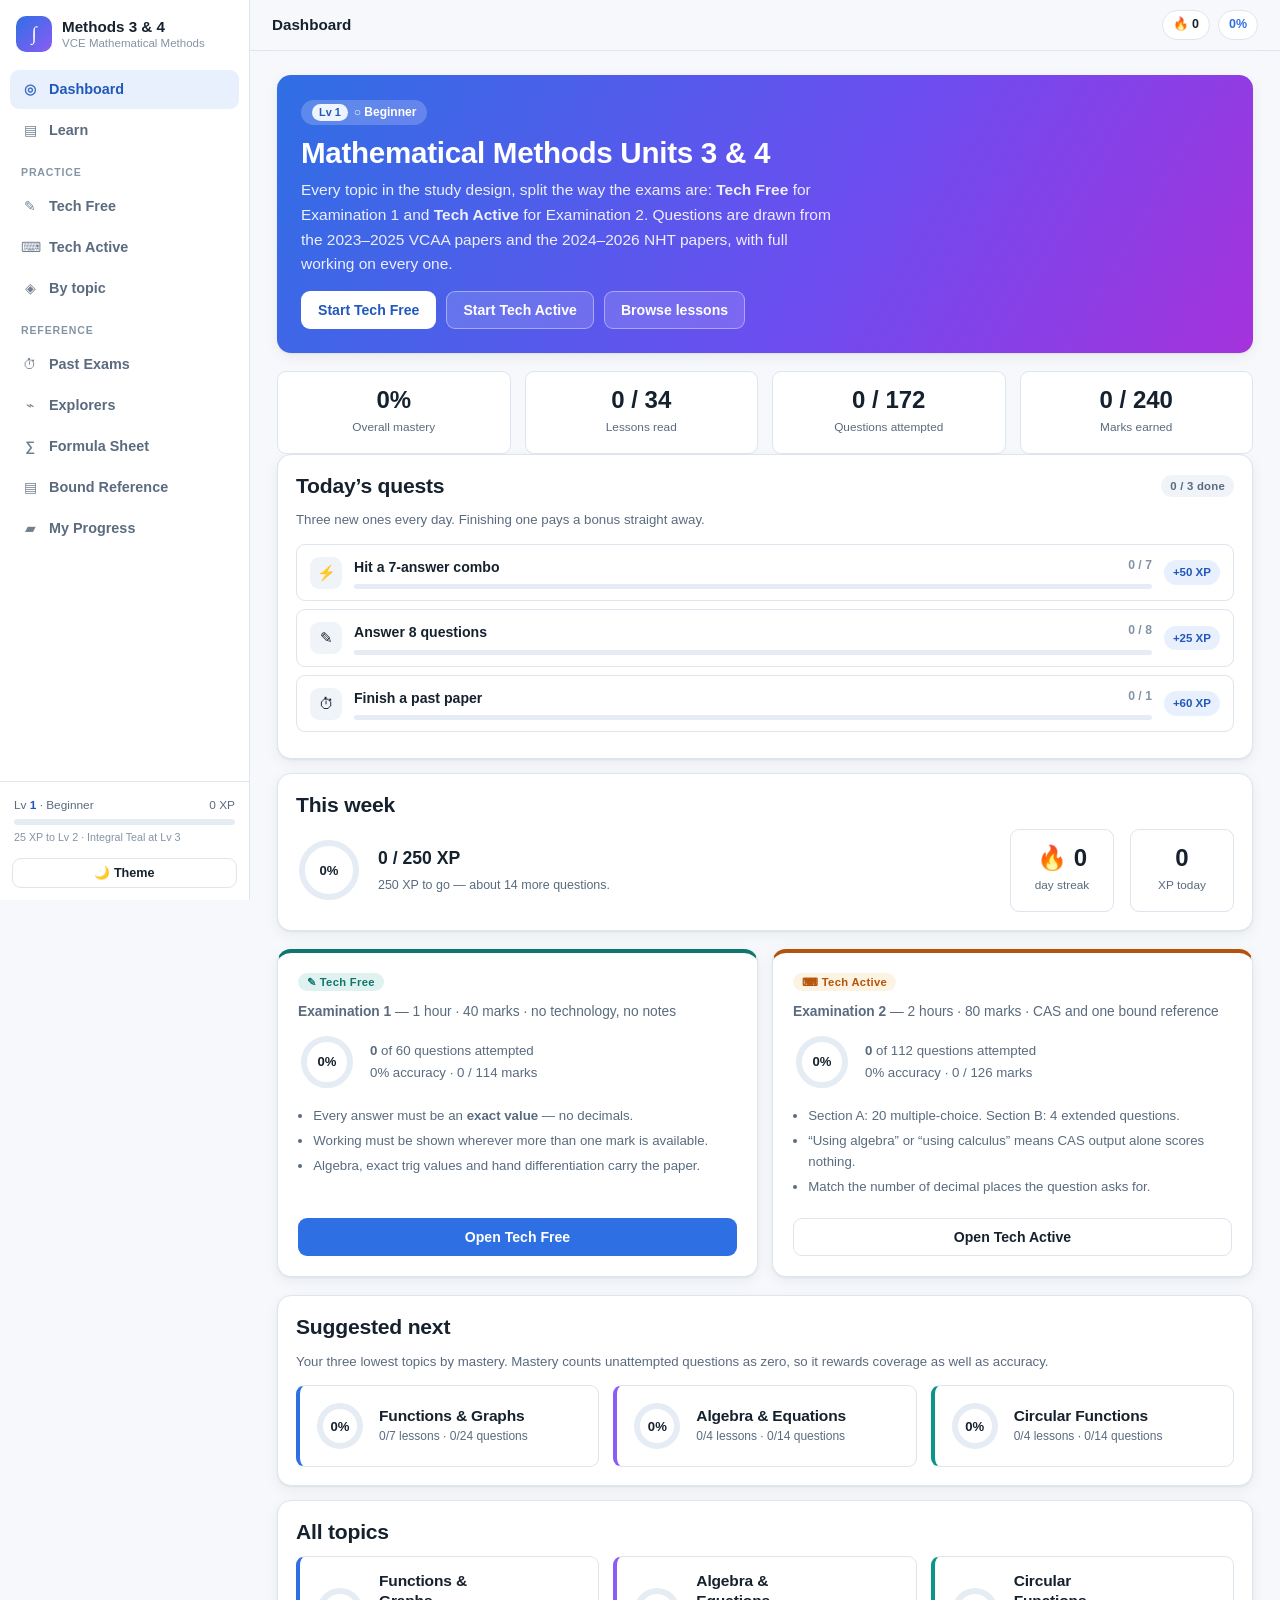
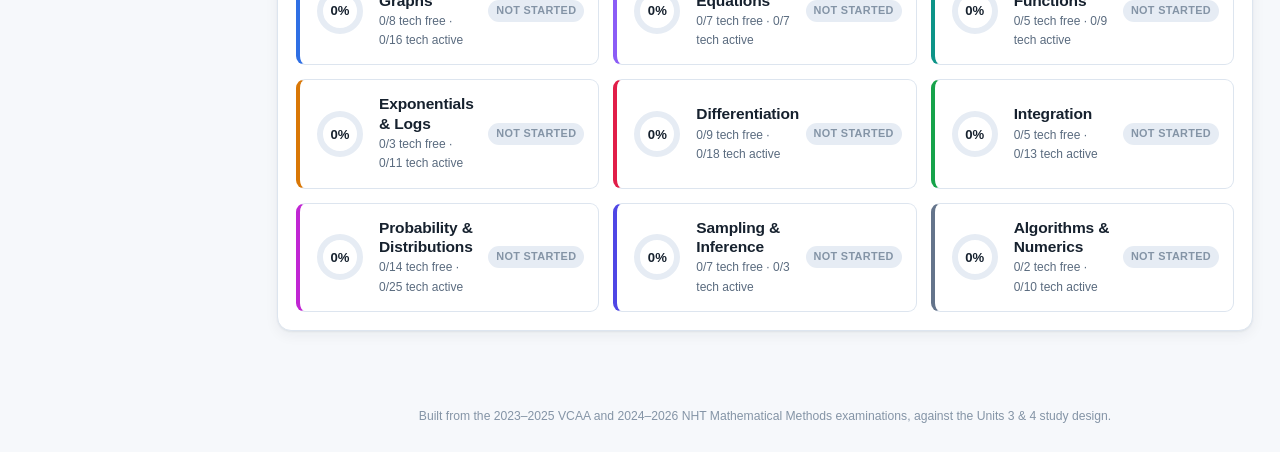
==== methods.html @ 65ed7af2 "Correct 2023 Exam 1 Q4 and Q5b against the paper - Q4: the curve was written as y = x*sqrt(x-1); the" ====
<!DOCTYPE html>
<html lang="en">
<head>
<meta charset="UTF-8">
<meta name="viewport" content="width=device-width, initial-scale=1.0">
<title>Methods 3&amp;4 — VCE Mathematical Methods Units 3 &amp; 4 Revision</title>
<meta name="description" content="Interactive revision site for VCE Mathematical Methods Units 3 and 4, split into Tech Free (Exam 1) and Tech Active (Exam 2) work, built from the 2023-2026 VCAA and NHT examinations.">
<style>
/* =========================================================
   Methods 3&4 — VCE Mathematical Methods Units 3 & 4
   Tech Free / Tech Active revision site
   ========================================================= */

:root{
  --bg:#f6f8fb;
  --surface:#ffffff;
  --surface-2:#f0f4f9;
  --surface-3:#e6ecf4;
  --border:#dde5ef;
  --text:#16212e;
  --text-2:#5a6b7f;
  --text-3:#8494a6;

  --brand:#2f6fe4;
  --brand-dark:#2158bb;
  --brand-soft:#e8f0fd;

  --funcs:#2f6fe4;
  --algebra:#8b5cf6;
  --circ:#0d9488;
  --explog:#d97706;
  --diff:#e11d48;
  --integ:#16a34a;
  --prob:#c026d3;
  --sample:#4f46e5;
  --algo:#64748b;

  --free:#0f766e;
  --free-soft:#e0f2f0;
  --active:#b45309;
  --active-soft:#fdf3e2;

  --good:#12a05c;
  --good-soft:#e2f5ec;
  --bad:#d8452f;
  --bad-soft:#fdecea;
  --warn:#c98a06;
  --warn-soft:#fdf4e0;

  --radius:14px;
  --radius-sm:9px;
  --shadow:0 1px 2px rgba(16,32,54,.06), 0 4px 14px rgba(16,32,54,.06);
  --shadow-lg:0 8px 34px rgba(16,32,54,.14);
  --sidebar-w:250px;
  --mono:ui-monospace,SFMono-Regular,"SF Mono",Menlo,Consolas,monospace;
  --serif:"Latin Modern Math","Cambria Math",Cambria,"Times New Roman",Times,serif;
}

/* Dark palette. Declared twice so it resolves in all three theme states:
   under the OS preference when nothing is stamped on <html>, and under an
   explicit choice from the in-app toggle. */
@media (prefers-color-scheme: dark){
  :root:not([data-theme="light"]){
    --bg:#0f151d;
    --surface:#161e28;
    --surface-2:#1c2632;
    --surface-3:#25313f;
    --border:#2b3745;
    --text:#e8eef6;
    --text-2:#a2b1c3;
    --text-3:#758699;

    --brand:#5c9bf5;
    --brand-dark:#84b6fa;
    --brand-soft:#172740;

    --funcs:#5c9bf5;
    --algebra:#a78bfa;
    --circ:#2dd4bf;
    --explog:#f0a942;
    --diff:#fb7185;
    --integ:#4ade80;
    --prob:#e879f9;
    --sample:#818cf8;
    --algo:#94a3b8;

    --free:#2dd4bf;
    --free-soft:#0f2f2c;
    --active:#f0a942;
    --active-soft:#33270f;

    --good:#3ac47d;
    --good-soft:#13301f;
    --bad:#f2705a;
    --bad-soft:#3a1a17;
    --warn:#e3ad3a;
    --warn-soft:#332812;

    --shadow:0 1px 2px rgba(0,0,0,.3), 0 4px 14px rgba(0,0,0,.28);
    --shadow-lg:0 8px 34px rgba(0,0,0,.5);
  }
}

[data-theme="dark"]{
  --bg:#0f151d;
  --surface:#161e28;
  --surface-2:#1c2632;
  --surface-3:#25313f;
  --border:#2b3745;
  --text:#e8eef6;
  --text-2:#a2b1c3;
  --text-3:#758699;

  --brand:#5c9bf5;
  --brand-dark:#84b6fa;
  --brand-soft:#172740;

  --funcs:#5c9bf5;
  --algebra:#a78bfa;
  --circ:#2dd4bf;
  --explog:#f0a942;
  --diff:#fb7185;
  --integ:#4ade80;
  --prob:#e879f9;
  --sample:#818cf8;
  --algo:#94a3b8;

  --free:#2dd4bf;
  --free-soft:#0f2f2c;
  --active:#f0a942;
  --active-soft:#33270f;

  --good:#3ac47d;
  --good-soft:#13301f;
  --bad:#f2705a;
  --bad-soft:#3a1a17;
  --warn:#e3ad3a;
  --warn-soft:#332812;

  --shadow:0 1px 2px rgba(0,0,0,.3), 0 4px 14px rgba(0,0,0,.28);
  --shadow-lg:0 8px 34px rgba(0,0,0,.5);
}

*{box-sizing:border-box;}
html,body{margin:0;padding:0;}
body{
  font-family:-apple-system,BlinkMacSystemFont,"Segoe UI",Inter,Roboto,Helvetica,Arial,sans-serif;
  background:var(--bg);
  color:var(--text);
  font-size:15.5px;
  line-height:1.6;
  -webkit-font-smoothing:antialiased;
}
a{color:var(--brand);text-decoration:none;}
a:hover{text-decoration:underline;}
h1,h2,h3,h4{line-height:1.25;margin:0 0 .5em;font-weight:700;letter-spacing:-.01em;}
h1{font-size:1.85rem;}
h2{font-size:1.32rem;}
h3{font-size:1.08rem;}
p{margin:0 0 1em;}
ul,ol{margin:0 0 1em;padding-left:1.3em;}
li{margin:.3em 0;}
code,kbd{font-family:var(--mono);font-size:.9em;background:var(--surface-2);padding:.1em .35em;border-radius:4px;}
hr{border:0;border-top:1px solid var(--border);margin:1.6em 0;}

/* =========================================================
   MATHS TYPESETTING
   No external library: a serif math face, unicode symbols and
   a handful of CSS helpers for the shapes unicode cannot do
   (stacked fractions, radicals, definite-integral limits).
   ========================================================= */
.m{font-family:var(--serif);font-style:italic;font-size:1.06em;white-space:nowrap;}
.m .up{font-style:normal;}
.eqn{
  display:block;margin:1em 0;padding:13px 16px;
  background:var(--surface-2);border-left:3px solid var(--brand);
  border-radius:0 var(--radius-sm) var(--radius-sm) 0;
  font-family:var(--serif);font-size:1.12rem;overflow-x:auto;
}
.eqn.mid{text-align:center;border-left:0;border-radius:var(--radius-sm);}
.eqn .lbl{font-family:-apple-system,BlinkMacSystemFont,"Segoe UI",sans-serif;font-style:normal;font-size:.76rem;color:var(--text-2);display:block;margin-bottom:5px;letter-spacing:.03em;text-transform:uppercase;font-weight:700;}

/* stacked fraction */
.fr{display:inline-flex;flex-direction:column;vertical-align:middle;text-align:center;margin:0 .18em;font-size:.92em;line-height:1.15;}
.fr > span{display:block;padding:0 .28em;}
.fr > span:first-child{border-bottom:1.2px solid currentColor;padding-bottom:.08em;}
.fr > span:last-child{padding-top:.08em;}

/* A fraction, radical or italic run sitting inside an index must stay small
   and stay raised. The stacked .fr is vertical-align:middle by default, which
   drags an exponent back down onto the baseline and makes x^(1/2) read as
   "x times one half" — so re-align it and shrink it inside sup/sub. */
sup, sub{font-size:.72em;line-height:0;}
sup .m, sub .m{font-size:1em;}
sup .rad, sub .rad{font-size:1em;}
/* A stacked fraction cannot sit correctly inside an index: as an inline-flex it
   aligns on its numerator's baseline, which drops the denominator below the line
   and makes x^(1/2) read as "x times one half". Inside sup/sub the same markup is
   re-rendered as a slashed fraction (1/2), which is the conventional typesetting
   for an exponent anyway and raises cleanly with the sup box. */
sup .fr, sub .fr{display:inline;vertical-align:baseline;font-size:1em;margin:0;line-height:inherit;}
sup .fr > span, sub .fr > span{display:inline;padding:0;}
sup .fr > span:first-child, sub .fr > span:first-child{border-bottom:0;padding-bottom:0;}
sup .fr > span:first-child::after, sub .fr > span:first-child::after{content:"\2044";}

/* radical: overline continues across the radicand */
.rad{display:inline-block;}
.rad > span{border-top:1.1px solid currentColor;padding:.1em .18em 0 .1em;margin-left:-.06em;}

/* definite integral with limits */
.ig{display:inline-flex;align-items:center;vertical-align:middle;margin:0 .12em;}
.ig .sym{font-size:1.7em;line-height:.8;font-style:normal;}
.ig .lim{display:inline-flex;flex-direction:column;font-size:.62em;line-height:1.15;margin-left:.06em;font-style:normal;}
.ig .lim .hi{margin-bottom:.9em;}

/* over/under set (e.g. lim, sigma with limits) */
.ov{display:inline-flex;flex-direction:column;align-items:center;vertical-align:middle;line-height:1.1;margin:0 .12em;}
.ov .tiny-lim{font-size:.58em;font-style:normal;}

/* piecewise / cases brace */
.cases{display:inline-flex;align-items:center;vertical-align:middle;gap:.25em;}
.cases .brace{font-size:2.6em;line-height:.62;font-style:normal;font-weight:300;}
.cases .rows{display:inline-flex;flex-direction:column;gap:.18em;font-size:.94em;text-align:left;}

/* ---------- layout ---------- */
#app-shell{display:flex;min-height:100vh;}

#sidebar{
  width:var(--sidebar-w);flex:0 0 var(--sidebar-w);
  background:var(--surface);border-right:1px solid var(--border);
  display:flex;flex-direction:column;
  position:fixed;inset:0 auto 0 0;z-index:40;
}
.brand{display:flex;gap:10px;align-items:center;padding:16px 16px 12px;}
.brand-mark{
  width:36px;height:36px;border-radius:10px;flex:0 0 36px;
  background:linear-gradient(135deg,var(--brand),var(--algebra));
  color:#fff;display:grid;place-items:center;font-size:19px;font-family:var(--serif);
}
.brand-text{display:flex;flex-direction:column;line-height:1.25;min-width:0;}
.brand-text strong{font-size:.95rem;}
.brand-text span{font-size:.72rem;color:var(--text-3);}

.nav{display:flex;flex-direction:column;gap:2px;padding:6px 10px;flex:1;overflow-y:auto;}
.nav a{
  display:flex;align-items:center;gap:10px;
  padding:8px 11px;border-radius:9px;color:var(--text-2);
  font-size:.9rem;font-weight:550;text-decoration:none;
}
.nav a:hover{background:var(--surface-2);color:var(--text);}
.nav a.active{background:var(--brand-soft);color:var(--brand-dark);font-weight:650;}
.nav .ni{width:18px;text-align:center;opacity:.85;font-size:.95em;}
.nav .nav-sep{
  font-size:.66rem;text-transform:uppercase;letter-spacing:.08em;color:var(--text-3);
  padding:12px 11px 4px;font-weight:750;
}

.sidebar-foot{padding:12px;border-top:1px solid var(--border);display:flex;flex-direction:column;gap:9px;}
.xp-block{display:block;text-decoration:none;color:inherit;border-radius:8px;padding:2px;}
.xp-block:hover{text-decoration:none;background:var(--surface-2);}
.xp-row{display:flex;justify-content:space-between;font-size:.74rem;color:var(--text-2);margin-bottom:5px;gap:6px;}
.xp-row b{color:var(--brand-dark);}
.xp-next{font-size:.67rem;color:var(--text-3);margin-top:4px;}
.bar{height:6px;background:var(--surface-3);border-radius:99px;overflow:hidden;}
.bar-fill{height:100%;background:linear-gradient(90deg,var(--brand),var(--algebra));border-radius:99px;transition:width .5s;}

#main-wrap{flex:1;margin-left:var(--sidebar-w);display:flex;flex-direction:column;min-width:0;}

#topbar{
  position:sticky;top:0;z-index:30;
  display:flex;align-items:center;gap:12px;
  padding:10px 22px;background:color-mix(in srgb,var(--bg) 88%, transparent);
  backdrop-filter:blur(10px);border-bottom:1px solid var(--border);
}
.crumb{font-weight:650;font-size:.95rem;flex:1;min-width:0;overflow:hidden;text-overflow:ellipsis;white-space:nowrap;}
.topbar-right{display:flex;gap:8px;align-items:center;}
.streak,.mastery-chip{
  font-size:.78rem;padding:4px 10px;border-radius:99px;
  background:var(--surface);border:1px solid var(--border);white-space:nowrap;
}
.mastery-chip{font-weight:700;color:var(--brand);}
.icon-btn{
  display:none;background:none;border:1px solid var(--border);border-radius:8px;
  width:34px;height:34px;font-size:16px;color:var(--text);cursor:pointer;
}

#view{padding:24px 22px 60px;max-width:1020px;width:100%;margin:0 auto;flex:1;outline:none;}
#footer{padding:16px 22px 26px;font-size:.76rem;color:var(--text-3);text-align:center;}

#scrim{display:none;position:fixed;inset:0;background:rgba(6,12,20,.45);z-index:35;}

@media (max-width:880px){
  #sidebar{transform:translateX(-100%);transition:transform .22s;}
  body.nav-open #sidebar{transform:none;box-shadow:var(--shadow-lg);}
  body.nav-open #scrim{display:block;}
  #main-wrap{margin-left:0;}
  .icon-btn{display:grid;place-items:center;}
  #view{padding:18px 14px 50px;}
  h1{font-size:1.5rem;}
}

/* ---------- generic components ---------- */
.card{
  background:var(--surface);border:1px solid var(--border);
  border-radius:var(--radius);padding:18px;box-shadow:var(--shadow);
}
.card + .card{margin-top:14px;}
.grid{display:grid;gap:14px;}
.g2{grid-template-columns:repeat(auto-fit,minmax(260px,1fr));}
.g3{grid-template-columns:repeat(auto-fit,minmax(210px,1fr));}
.g4{grid-template-columns:repeat(auto-fit,minmax(160px,1fr));}
.row{display:flex;gap:10px;align-items:center;flex-wrap:wrap;}
.spread{display:flex;justify-content:space-between;align-items:center;gap:12px;flex-wrap:wrap;}
.muted{color:var(--text-2);}
.small{font-size:.83rem;}
.tiny{font-size:.74rem;}
.center{text-align:center;}
.mt0{margin-top:0}.mb0{margin-bottom:0}
.mt1{margin-top:10px}.mt2{margin-top:18px}.mt3{margin-top:28px}

.btn{
  display:inline-flex;align-items:center;gap:7px;justify-content:center;
  padding:9px 16px;border-radius:9px;border:1px solid transparent;
  background:var(--brand);color:#fff;font-size:.88rem;font-weight:640;
  cursor:pointer;font-family:inherit;line-height:1.3;
}
.btn:hover{background:var(--brand-dark);text-decoration:none;color:#fff;}
.btn:disabled{opacity:.5;cursor:not-allowed;}
.btn.ghost{background:var(--surface);color:var(--text);border-color:var(--border);}
.btn.ghost:hover{background:var(--surface-2);color:var(--text);}
.btn.soft{background:var(--brand-soft);color:var(--brand-dark);}
.btn.soft:hover{background:var(--brand-soft);filter:brightness(.96);color:var(--brand-dark);}
.btn.sm{padding:6px 11px;font-size:.79rem;}
.btn.lg{padding:12px 22px;font-size:.95rem;}
.btn.danger{background:var(--bad);}
.btn.wide{width:100%;}

.pill{
  display:inline-block;padding:2px 9px;border-radius:99px;
  font-size:.71rem;font-weight:700;letter-spacing:.02em;
  background:var(--surface-2);color:var(--text-2);white-space:nowrap;
}
.pill.good{background:var(--good-soft);color:var(--good);}
.pill.bad{background:var(--bad-soft);color:var(--bad);}
.pill.warn{background:var(--warn-soft);color:var(--warn);}

/* Tech Free / Tech Active markers — used everywhere a question,
   lesson or paper belongs to one side of the course. */
.mode-pill{
  display:inline-flex;align-items:center;gap:5px;
  padding:2px 9px;border-radius:99px;font-size:.7rem;font-weight:750;
  letter-spacing:.03em;white-space:nowrap;
}
.mode-pill.free{background:var(--free-soft);color:var(--free);}
.mode-pill.active{background:var(--active-soft);color:var(--active);}
.mode-pill.both{background:var(--surface-2);color:var(--text-2);}

.tag-funcs{--c:var(--funcs)}.tag-algebra{--c:var(--algebra)}.tag-circ{--c:var(--circ)}
.tag-explog{--c:var(--explog)}.tag-diff{--c:var(--diff)}.tag-integ{--c:var(--integ)}
.tag-prob{--c:var(--prob)}.tag-sample{--c:var(--sample)}.tag-algo{--c:var(--algo)}
.cat-pill{
  display:inline-block;padding:2px 9px;border-radius:99px;font-size:.71rem;font-weight:700;
  background:color-mix(in srgb,var(--c) 15%,transparent);color:var(--c);white-space:nowrap;
}

/* ---------- progress ring ---------- */
.ring-wrap{position:relative;width:66px;height:66px;flex:0 0 66px;}
.ring-wrap svg{transform:rotate(-90deg);display:block;}
.ring-bg{stroke:var(--surface-3);}
.ring-fg{stroke:var(--c,var(--brand));transition:stroke-dashoffset .7s cubic-bezier(.3,.8,.4,1);stroke-linecap:round;}
.ring-label{
  position:absolute;inset:0;display:grid;place-items:center;
  font-size:.82rem;font-weight:750;color:var(--text);
}

/* ---------- dashboard ---------- */
.hero{
  background:linear-gradient(120deg,var(--brand) 0%, #6d4df0 58%, var(--prob) 120%);
  color:#fff;border-radius:var(--radius);padding:24px;margin-bottom:18px;
  box-shadow:var(--shadow);
}
.hero h1{color:#fff;margin-bottom:6px;}
.hero p{color:rgba(255,255,255,.9);margin-bottom:14px;max-width:62ch;}
.hero .btn{background:#fff;color:var(--brand-dark);}
.hero .btn:hover{background:#f0f4ff;color:var(--brand-dark);}
.hero .btn.ghost{background:rgba(255,255,255,.14);color:#fff;border-color:rgba(255,255,255,.4);}
.hero .btn.ghost:hover{background:rgba(255,255,255,.24);color:#fff;}

.stat{background:var(--surface);border:1px solid var(--border);border-radius:var(--radius-sm);padding:14px;text-align:center;}
.stat b{display:block;font-size:1.5rem;line-height:1.15;}
.stat span{font-size:.74rem;color:var(--text-2);}

.cat-card{
  background:var(--surface);border:1px solid var(--border);border-left:4px solid var(--c);
  border-radius:var(--radius-sm);padding:14px;display:flex;gap:13px;align-items:center;
  cursor:pointer;text-decoration:none;color:inherit;
}
.cat-card:hover{box-shadow:var(--shadow);text-decoration:none;transform:translateY(-1px);color:inherit;}
.cat-card .cc-body{flex:1;min-width:0;}
.cat-card h3{margin:0 0 2px;font-size:.97rem;}
.cat-card .cc-meta{font-size:.75rem;color:var(--text-2);}

.mastery-badge{font-size:.68rem;font-weight:750;padding:2px 8px;border-radius:99px;letter-spacing:.03em;text-transform:uppercase;}
.m-0{background:var(--surface-3);color:var(--text-3);}
.m-1{background:var(--warn-soft);color:var(--warn);}
.m-2{background:var(--brand-soft);color:var(--brand-dark);}
.m-3{background:var(--good-soft);color:var(--good);}

/* Tech Free / Tech Active split panels on the dashboard and practice hub */
.mode-card{
  border-radius:var(--radius);padding:20px;border:1px solid var(--border);
  background:var(--surface);box-shadow:var(--shadow);display:flex;flex-direction:column;gap:10px;
}
.mode-card.free{border-top:4px solid var(--free);}
.mode-card.active{border-top:4px solid var(--active);}
.mode-card h3{margin:0;display:flex;align-items:center;gap:9px;font-size:1.06rem;}
.mode-card .mc-lead{font-size:.86rem;color:var(--text-2);margin:0;}
.mode-card ul{margin:0;padding-left:1.15em;font-size:.83rem;color:var(--text-2);}
.mode-card .mc-foot{margin-top:auto;padding-top:6px;}

/* ---------- lessons ---------- */
.lesson-item{
  display:flex;gap:12px;align-items:center;padding:12px 14px;
  border:1px solid var(--border);border-radius:var(--radius-sm);
  background:var(--surface);text-decoration:none;color:inherit;margin-bottom:8px;
}
.lesson-item:hover{border-color:var(--brand);text-decoration:none;color:inherit;}
.lesson-item .tick{
  width:24px;height:24px;flex:0 0 24px;border-radius:50%;
  border:2px solid var(--border);display:grid;place-items:center;
  font-size:.72rem;color:var(--text-3);
}
.lesson-item.done .tick{background:var(--good);border-color:var(--good);color:#fff;}
.lesson-item .li-body{flex:1;min-width:0;}
.lesson-item .li-body > strong{display:block;font-size:.92rem;font-weight:620;}
.lesson-item .li-body span{font-size:.76rem;color:var(--text-2);}

.lesson-body{font-size:1rem;}
.lesson-body h2{margin-top:1.7em;padding-bottom:.25em;border-bottom:1px solid var(--border);}
.lesson-body h3{margin-top:1.4em;color:var(--text);}
.lesson-body ul li,.lesson-body ol li{margin:.45em 0;}

.callout{
  border-radius:var(--radius-sm);padding:13px 15px;margin:1.2em 0;
  border:1px solid var(--border);background:var(--surface-2);
}
.callout .co-title{font-weight:700;font-size:.83rem;text-transform:uppercase;letter-spacing:.04em;margin-bottom:5px;}
.callout p:last-child,.callout ul:last-child,.callout ol:last-child{margin-bottom:0;}
.callout.key{background:var(--brand-soft);border-color:color-mix(in srgb,var(--brand) 30%,transparent);}
.callout.key .co-title{color:var(--brand-dark);}
.callout.warnbox{background:var(--warn-soft);border-color:color-mix(in srgb,var(--warn) 32%,transparent);}
.callout.warnbox .co-title{color:var(--warn);}
.callout.exam{background:var(--good-soft);border-color:color-mix(in srgb,var(--good) 30%,transparent);}
.callout.exam .co-title{color:var(--good);}
.callout.example{background:var(--surface-2);border-left:3px solid var(--algebra);}

/* =========================================================
   TEACHING-ARTICLE COMPONENTS
   The lesson bodies are written as articles, not notes, so
   they need structure the plain callouts cannot carry:
   stepped worked examples, reveal-to-check questions, and
   side-by-side wrong/right comparisons.
   ========================================================= */

/* ---- prerequisites / goals strip at the top of a lesson ---- */
.lead-in{
  display:grid;grid-template-columns:repeat(auto-fit,minmax(240px,1fr));gap:12px;
  margin:0 0 1.6em;
}
.lead-in .li-box{
  border:1px solid var(--border);border-radius:var(--radius-sm);
  padding:12px 14px;background:var(--surface-2);
}
.lead-in .li-box h4{
  margin:0 0 6px;font-size:.72rem;text-transform:uppercase;letter-spacing:.06em;
  color:var(--text-3);font-weight:800;
}
.lead-in .li-box ul{margin:0;padding-left:1.15em;font-size:.88rem;}
.lead-in .li-box li{margin:.25em 0;}
.lead-in .li-box p{margin:0;font-size:.88rem;}
.lead-in .li-box.goal{background:var(--brand-soft);border-color:color-mix(in srgb,var(--brand) 28%,transparent);}
.lead-in .li-box.goal h4{color:var(--brand-dark);}

/* ---- stepped worked example ---- */
.wex{
  border:1px solid color-mix(in srgb,var(--algebra) 34%,transparent);
  border-radius:var(--radius-sm);margin:1.5em 0;overflow:hidden;
  background:var(--surface);
}
.wex-head{
  background:color-mix(in srgb,var(--algebra) 12%,transparent);
  padding:10px 15px;font-weight:700;font-size:.88rem;color:var(--algebra);
  border-bottom:1px solid color-mix(in srgb,var(--algebra) 26%,transparent);
}
.wex-head .wex-src{float:right;font-weight:600;font-size:.78rem;color:var(--text-3);}
.wex-body{padding:14px 15px;}
.wex-body > p:first-child{margin-top:0;}
.wex-body > p:last-child{margin-bottom:0;}

.wstep{display:flex;gap:12px;padding:11px 0;border-top:1px dashed var(--border);}
.wstep:first-of-type{border-top:0;padding-top:4px;}
.wnum{
  flex:0 0 24px;width:24px;height:24px;border-radius:50%;
  background:var(--algebra);color:#fff;display:grid;place-items:center;
  font-size:.75rem;font-weight:800;margin-top:2px;
}
.wbody{flex:1;min-width:0;}
.wwhy{font-size:.85rem;color:var(--text-2);margin:0 0 5px;}
.wmath{
  font-family:var(--serif);font-size:1.06rem;line-height:2;
  overflow-x:auto;padding:2px 0;
}
.wmath .step{display:block;}
.wex-answer{
  margin-top:12px;padding:10px 13px;border-radius:var(--radius-sm);
  background:var(--good-soft);border:1px solid color-mix(in srgb,var(--good) 32%,transparent);
  font-size:.92rem;
}
.wex-answer b{color:var(--good);}

/* ---- check your understanding ---- */
details.cyu{
  border:1.5px solid color-mix(in srgb,var(--brand) 34%,transparent);
  border-radius:var(--radius-sm);margin:1.4em 0;background:var(--brand-soft);
  overflow:hidden;
}
details.cyu > summary{
  padding:12px 15px;cursor:pointer;font-weight:650;font-size:.93rem;
  list-style:none;color:var(--brand-dark);display:block;
}
details.cyu > summary::-webkit-details-marker{display:none;}
details.cyu > summary::after{
  content:"Show answer";float:right;font-size:.74rem;font-weight:700;
  opacity:.75;text-transform:uppercase;letter-spacing:.04em;
}
details.cyu[open] > summary::after{content:"Hide answer";}
details.cyu > summary .cyu-tag{
  display:block;font-size:.68rem;text-transform:uppercase;letter-spacing:.07em;
  font-weight:800;opacity:.72;margin-bottom:4px;
}
.cyu-body{
  padding:0 15px 14px;border-top:1px solid color-mix(in srgb,var(--brand) 24%,transparent);
  padding-top:12px;background:var(--surface);
}
.cyu-body > p:last-child{margin-bottom:0;}

/* ---- wrong / right comparison ---- */
.wrongright{
  display:grid;grid-template-columns:repeat(auto-fit,minmax(230px,1fr));gap:10px;margin:1em 0;
}
.wr-cell{border-radius:var(--radius-sm);padding:11px 13px;font-size:.9rem;}
.wr-cell .wr-lbl{
  font-size:.7rem;text-transform:uppercase;letter-spacing:.06em;
  font-weight:800;margin-bottom:5px;display:block;
}
.wr-cell.bad{background:var(--bad-soft);border:1px solid color-mix(in srgb,var(--bad) 32%,transparent);}
.wr-cell.bad .wr-lbl{color:var(--bad);}
.wr-cell.good{background:var(--good-soft);border:1px solid color-mix(in srgb,var(--good) 32%,transparent);}
.wr-cell.good .wr-lbl{color:var(--good);}
.wr-cell p:last-child{margin-bottom:0;}

/* ---- inline definition box ---- */
.defbox{
  border:1.5px solid var(--brand);border-radius:var(--radius-sm);
  padding:14px 16px;margin:1.4em 0;background:var(--surface);
  box-shadow:var(--shadow);
}
.defbox .def-lbl{
  font-size:.7rem;text-transform:uppercase;letter-spacing:.07em;
  font-weight:800;color:var(--brand);margin-bottom:7px;
}
.defbox p:last-child{margin-bottom:0;}
.defbox .eqn{margin:.7em 0;}

/* colour-coded parts of a formula, used when naming what each symbol does */
.p1{color:var(--brand);font-weight:700;}
.p2{color:var(--explog);font-weight:700;}
.p3{color:var(--integ);font-weight:700;}
.p4{color:var(--prob);font-weight:700;}

/* ---- "next up" footer inside a lesson ---- */
.nextup{
  border-left:3px solid var(--text-3);background:var(--surface-2);
  border-radius:0 var(--radius-sm) var(--radius-sm) 0;
  padding:12px 15px;margin:1.8em 0 0;font-size:.9rem;
}
.nextup .co-title{
  font-weight:800;font-size:.72rem;text-transform:uppercase;
  letter-spacing:.06em;color:var(--text-3);margin-bottom:5px;
}
.nextup p:last-child{margin-bottom:0;}

/* a numbered recipe the student can follow verbatim */
ol.recipe{counter-reset:rc;list-style:none;padding-left:0;margin:1.1em 0;}
ol.recipe > li{
  counter-increment:rc;position:relative;padding-left:34px;margin:.6em 0;
}
ol.recipe > li::before{
  content:counter(rc);position:absolute;left:0;top:1px;
  width:23px;height:23px;border-radius:50%;
  background:var(--surface-3);color:var(--text-2);
  display:grid;place-items:center;font-size:.74rem;font-weight:800;
}
.callout.example .co-title{color:var(--algebra);}
.callout.techfree{background:var(--free-soft);border-color:color-mix(in srgb,var(--free) 32%,transparent);}
.callout.techfree .co-title{color:var(--free);}
.callout.techactive{background:var(--active-soft);border-color:color-mix(in srgb,var(--active) 32%,transparent);}
.callout.techactive .co-title{color:var(--active);}

table.tbl{width:100%;border-collapse:collapse;margin:1.1em 0;font-size:.88rem;}
table.tbl th,table.tbl td{border:1px solid var(--border);padding:8px 10px;text-align:left;vertical-align:top;}
table.tbl th{background:var(--surface-2);font-weight:650;font-size:.82rem;}
.table-scroll{overflow-x:auto;}

/* CAS keystroke listings */
.cas{
  font-family:var(--mono);font-size:.84rem;background:var(--active-soft);
  border-left:3px solid var(--active);border-radius:0 var(--radius-sm) var(--radius-sm) 0;
  padding:10px 13px;margin:.9em 0;white-space:pre-wrap;line-height:1.65;overflow-x:auto;
}

/* ---------- questions ---------- */
.q-card{background:var(--surface);border:1px solid var(--border);border-radius:var(--radius);padding:20px;box-shadow:var(--shadow);}
.q-head{display:flex;justify-content:space-between;gap:10px;align-items:flex-start;margin-bottom:12px;flex-wrap:wrap;}
.q-stem{font-size:1.02rem;margin-bottom:14px;}
.q-stem p:last-child{margin-bottom:0;}
.q-context{
  background:var(--surface-2);border-radius:var(--radius-sm);padding:12px 14px;
  margin-bottom:14px;font-size:.92rem;border-left:3px solid var(--text-3);
}
.q-context p:last-child{margin-bottom:0;}

.opt{
  display:flex;gap:10px;align-items:flex-start;padding:11px 13px;margin-bottom:8px;
  border:1.5px solid var(--border);border-radius:var(--radius-sm);
  background:var(--surface);cursor:pointer;font-size:.93rem;
}
.opt:hover{border-color:var(--brand);}
.opt .ok{
  width:22px;height:22px;flex:0 0 22px;border-radius:50%;border:1.5px solid var(--border);
  display:grid;place-items:center;font-size:.72rem;font-weight:700;color:var(--text-3);
}
.opt.sel{border-color:var(--brand);background:var(--brand-soft);}
.opt.sel .ok{background:var(--brand);border-color:var(--brand);color:#fff;}
.opt.correct{border-color:var(--good);background:var(--good-soft);}
.opt.correct .ok{background:var(--good);border-color:var(--good);color:#fff;}
.opt.wrong{border-color:var(--bad);background:var(--bad-soft);}
.opt.wrong .ok{background:var(--bad);border-color:var(--bad);color:#fff;}
.opt.locked{cursor:default;}

.num-input{display:flex;gap:8px;align-items:center;flex-wrap:wrap;}
input[type="text"],input[type="number"],textarea,select{
  font-family:inherit;font-size:.94rem;padding:9px 11px;
  border:1.5px solid var(--border);border-radius:var(--radius-sm);
  background:var(--surface);color:var(--text);
}
input:focus,textarea:focus,select:focus{outline:2px solid var(--brand);outline-offset:1px;border-color:var(--brand);}
textarea{width:100%;min-height:120px;resize:vertical;line-height:1.55;}
.unit-lbl{font-family:var(--mono);color:var(--text-2);font-size:.9rem;}

/* symbol palette for typing exact answers */
.sympad{display:flex;flex-wrap:wrap;gap:5px;margin-top:9px;}
.sympad button{
  font-family:var(--serif);font-size:.95rem;padding:3px 9px;border-radius:6px;
  border:1px solid var(--border);background:var(--surface-2);color:var(--text);cursor:pointer;line-height:1.5;
}
.sympad button:hover{border-color:var(--brand);background:var(--brand-soft);}

.crit{
  display:flex;gap:10px;align-items:flex-start;padding:10px 12px;margin-bottom:7px;
  border:1.5px solid var(--border);border-radius:var(--radius-sm);cursor:pointer;font-size:.9rem;background:var(--surface);
}
.crit:hover{border-color:var(--good);}
.crit.on{border-color:var(--good);background:var(--good-soft);}
.crit .cbox{
  width:20px;height:20px;flex:0 0 20px;border-radius:5px;border:1.5px solid var(--border);
  display:grid;place-items:center;font-size:.7rem;color:transparent;
}
.crit.on .cbox{background:var(--good);border-color:var(--good);color:#fff;}
.crit .mk{margin-left:auto;font-size:.74rem;color:var(--text-3);font-weight:700;white-space:nowrap;}

.feedback{margin-top:14px;border-radius:var(--radius-sm);padding:14px 16px;border:1px solid var(--border);}
.feedback.ok{background:var(--good-soft);border-color:color-mix(in srgb,var(--good) 32%,transparent);}
.feedback.no{background:var(--bad-soft);border-color:color-mix(in srgb,var(--bad) 32%,transparent);}
.feedback.part{background:var(--warn-soft);border-color:color-mix(in srgb,var(--warn) 32%,transparent);}
.feedback h4{margin:0 0 7px;font-size:.92rem;}
.feedback p:last-child,.feedback ul:last-child{margin-bottom:0;}
.working{
  font-family:var(--serif);font-size:1rem;background:var(--surface);
  border:1px solid var(--border);border-radius:var(--radius-sm);
  padding:12px 14px;margin:9px 0;line-height:1.95;overflow-x:auto;
}
.working .step{display:block;}
.working .note{font-family:-apple-system,BlinkMacSystemFont,"Segoe UI",sans-serif;font-style:normal;font-size:.79rem;color:var(--text-2);display:block;margin:.35em 0 .1em;}

.resume-bar{
  display:flex;align-items:center;justify-content:space-between;gap:12px;flex-wrap:wrap;
  padding:10px 14px;border-radius:var(--radius-sm);
  background:var(--brand-soft);border:1px solid color-mix(in srgb,var(--brand) 26%,transparent);
  color:var(--text);
}

.progress-strip{display:flex;gap:4px;margin-bottom:16px;flex-wrap:wrap;}
.pdot{width:26px;height:5px;border-radius:99px;background:var(--surface-3);}
.pdot.on{background:var(--brand);}
.pdot.ok{background:var(--good);}
.pdot.no{background:var(--bad);}
.pdot.part{background:var(--warn);}

/* ---------- explorers (interactive tools) ---------- */
.sim-grid{align-items:start;}
.sim-panel{background:var(--surface);border:1px solid var(--border);border-radius:var(--radius);padding:16px;box-shadow:var(--shadow);}
.sim-canvas-wrap{background:#0b0f16;border-radius:var(--radius-sm);overflow:hidden;position:relative;}
canvas{display:block;width:100%;height:auto;}
.ctrl{margin-bottom:14px;}
.ctrl label{display:flex;justify-content:space-between;font-size:.82rem;font-weight:620;margin-bottom:5px;gap:10px;}
.ctrl label .val{font-family:var(--mono);color:var(--brand);font-weight:700;}
input[type="range"]{
  width:100%;-webkit-appearance:none;appearance:none;height:5px;border-radius:99px;
  background:var(--surface-3);outline:none;
}
input[type="range"]::-webkit-slider-thumb{
  -webkit-appearance:none;appearance:none;width:17px;height:17px;border-radius:50%;
  background:var(--brand);cursor:pointer;border:2px solid var(--surface);box-shadow:0 1px 4px rgba(0,0,0,.28);
}
input[type="range"]::-moz-range-thumb{
  width:17px;height:17px;border-radius:50%;background:var(--brand);cursor:pointer;
  border:2px solid var(--surface);box-shadow:0 1px 4px rgba(0,0,0,.28);
}
.readout{display:grid;grid-template-columns:repeat(auto-fit,minmax(115px,1fr));gap:9px;margin-top:12px;}
.ro{background:var(--surface-2);border-radius:var(--radius-sm);padding:9px 11px;}
.ro span{display:block;font-size:.68rem;color:var(--text-2);text-transform:uppercase;letter-spacing:.04em;}
.ro b{font-family:var(--mono);font-size:.98rem;}

.seg{display:inline-flex;background:var(--surface-2);border-radius:9px;padding:3px;gap:2px;flex-wrap:wrap;}
.seg button{
  border:0;background:none;padding:6px 12px;border-radius:7px;cursor:pointer;
  font-family:inherit;font-size:.82rem;font-weight:620;color:var(--text-2);
}
.seg button.on{background:var(--surface);color:var(--brand-dark);box-shadow:var(--shadow);}

/* ---------- misc ---------- */
.empty{text-align:center;padding:44px 20px;color:var(--text-2);}
.empty .big{font-size:2.4rem;margin-bottom:8px;}

#toast{
  position:fixed;bottom:22px;left:50%;transform:translate(-50%,200%);
  background:var(--text);color:var(--bg);padding:11px 20px;border-radius:99px;
  font-size:.87rem;font-weight:600;z-index:100;box-shadow:var(--shadow-lg);
  max-width:90vw;text-align:center;
  opacity:0;visibility:hidden;pointer-events:none;
  transition:transform .3s, opacity .3s, visibility .3s;
}
#toast.show{transform:translate(-50%,0);opacity:1;visibility:visible;}
#toast.level{background:linear-gradient(90deg,var(--brand),var(--algebra));color:#fff;}
#toast.badge-toast{background:var(--good);color:#fff;}

.acc{border:1px solid var(--border);border-radius:var(--radius-sm);margin-bottom:8px;background:var(--surface);overflow:hidden;}
.acc summary{padding:11px 14px;cursor:pointer;font-weight:620;font-size:.92rem;list-style:none;}
.acc summary::-webkit-details-marker{display:none;}
.acc summary::before{content:"▸ ";color:var(--text-3);}
.acc[open] summary::before{content:"▾ ";}
.acc .acc-body{padding:0 14px 14px;border-top:1px solid var(--border);padding-top:12px;}

.kbd-hint{font-size:.74rem;color:var(--text-3);}
.sr-only{position:absolute;width:1px;height:1px;overflow:hidden;clip:rect(0,0,0,0);}

/* ---------- exam papers list ---------- */
.paper{
  display:flex;gap:14px;align-items:center;padding:14px 16px;margin-bottom:9px;
  border:1px solid var(--border);border-left:4px solid var(--c,var(--brand));
  border-radius:var(--radius-sm);background:var(--surface);
}
.paper .p-body{flex:1;min-width:0;}
.paper .p-body strong{display:block;font-size:.95rem;}
.paper .p-body .p-meta{font-size:.76rem;color:var(--text-2);margin-top:2px;}
.paper .p-score{font-size:.78rem;font-weight:700;white-space:nowrap;}

/* =========================================================
   BOUND REFERENCE — printable A4 pages
   Dimensions are in mm so screen preview and print agree.
   Always "paper": light, regardless of theme.
   ========================================================= */
.sheet-scroll{overflow-x:auto;padding-bottom:6px;}
.sheet-stack{display:flex;flex-direction:column;gap:18px;align-items:flex-start;}

.sheet{
  --cs-scale:1;
  width:210mm;height:297mm;
  flex:0 0 auto;
  background:#fff;color:#14181d;
  padding:6mm 6mm 5.5mm;
  box-shadow:0 2px 18px rgba(16,32,54,.22);
  border-radius:2px;
  overflow:hidden;
  font-size:calc(7.95px * var(--cs-scale));line-height:1.28;
  font-family:-apple-system,BlinkMacSystemFont,"Segoe UI",Inter,Roboto,Helvetica,Arial,sans-serif;
  position:relative;
}
.sheet *{box-sizing:border-box;}
.sheet .m{font-size:1.02em;}

.sheet-head{
  display:flex;justify-content:space-between;align-items:baseline;gap:8px;
  border-bottom:1.2px solid #14181d;padding-bottom:1.1mm;margin-bottom:1.6mm;
}
.sheet-head h2{font-size:calc(10.8px * var(--cs-scale));margin:0;letter-spacing:-.01em;color:#14181d;}
.sheet-head .sh-sub{font-size:calc(7.6px * var(--cs-scale));color:#5a6b7f;text-align:right;line-height:1.25;}

.sheet-cols{display:flex;gap:4mm;height:calc(297mm - 6mm - 5.5mm - 10mm);align-items:flex-start;}
.sheet-col{flex:1 1 0;min-width:0;}

.cs-block{
  border:0.7px solid #c9d3e0;border-radius:2.5px;
  padding:1.2mm 1.6mm 1mm;margin:0 0 1.5mm;
  background:#fff;
}
.cs-block.accent{border-color:#8fb4dd;background:#f7fafd;}
.cs-block.warn{border-color:#d9b25e;background:#fffaf0;}
.cs-block.free{border-color:#7fbdb4;background:#f5fbfa;}
.cs-block.act{border-color:#dcae72;background:#fffaf3;}
.cs-block h4{
  font-size:calc(8.1px * var(--cs-scale));margin:0 0 .8mm;color:#0f4c8a;
  text-transform:uppercase;letter-spacing:.045em;font-weight:800;
}
.cs-block.warn h4{color:#8a5b06;}
.cs-block.free h4{color:#0b6157;}
.cs-block.act h4{color:#8a5b06;}
.cs-block p{margin:0 0 .7mm;}
.cs-block p:last-child{margin-bottom:0;}
.cs-block b{font-weight:700;}

.cs-f{
  font-family:var(--serif);font-size:calc(8.6px * var(--cs-scale));
  background:#eef3f9;border-left:1.4px solid #0f4c8a;
  padding:.5mm 1.2mm;margin:0 0 .6mm;border-radius:0 2px 2px 0;
  overflow:hidden;
}
.cs-key{
  background:#e7f0fa;border:0.7px solid #9fc0e2;border-radius:2px;
  padding:.7mm 1.2mm;margin:0 0 .7mm;font-size:calc(7.75px * var(--cs-scale));
}
.cs-note{font-size:calc(7.35px * var(--cs-scale));color:#41546a;font-style:italic;}
.cs-warn{
  background:#fdf3e3;border-left:1.6px solid #c08a1a;
  padding:.6mm 1.2mm;margin:0 0 .7mm;border-radius:0 2px 2px 0;font-size:calc(7.5px * var(--cs-scale));
}

.sheet table.cs-t{width:100%;border-collapse:collapse;margin:0 0 .7mm;font-size:calc(7.5px * var(--cs-scale));}
.sheet table.cs-t td,.sheet table.cs-t th{
  border:0.5px solid #d4dde8;padding:.35mm .7mm;text-align:left;vertical-align:top;
}
.sheet table.cs-t th{background:#eef3f9;font-weight:700;font-size:calc(7.3px * var(--cs-scale));}

.sheet ul.cs-ul,.sheet ol.cs-ol{margin:0 0 .7mm;padding-left:3.1mm;}
.sheet ul.cs-ul li,.sheet ol.cs-ol li{margin:0 0 .4mm;}

.sheet-foot{
  position:absolute;left:6mm;right:6mm;bottom:2.2mm;
  display:flex;justify-content:space-between;
  font-size:calc(6.9px * var(--cs-scale));color:#7b8899;border-top:0.5px solid #dde5ef;padding-top:1mm;
}

/* ---- printing ---- */
@media print{
  #sidebar,#topbar,#footer,#scrim,#toast,.no-print{display:none !important;}
  #main-wrap{margin:0 !important;}
  #view{padding:0 !important;max-width:none !important;margin:0 !important;}
  html,body{background:#fff !important;}
  .sheet-scroll{overflow:visible !important;padding:0 !important;}
  .sheet-stack{display:block !important;gap:0 !important;}
  .sheet{
    box-shadow:none !important;border-radius:0 !important;
    margin:0 !important;break-after:page;page-break-after:always;
  }
  .sheet:last-child{break-after:auto;page-break-after:auto;}
  @page{size:A4;margin:0;}
}

/* =========================================================
   ACCENT PALETTES — unlocked by level, purely cosmetic.
   Declared for all three theme states so the accent holds
   whichever way the viewer's theme resolves.
   ========================================================= */
[data-accent="teal"]{--brand:#0d8f81;--brand-dark:#0a7166;--brand-soft:#e2f5f2;}
@media (prefers-color-scheme: dark){:root:not([data-theme="light"])[data-accent="teal"]{--brand:#2dd4bf;--brand-dark:#5ee0d0;--brand-soft:#10322e;}}
[data-theme="dark"][data-accent="teal"]{--brand:#2dd4bf;--brand-dark:#5ee0d0;--brand-soft:#10322e;}
[data-accent="violet"]{--brand:#7c4ddb;--brand-dark:#6236b8;--brand-soft:#f0eafc;}
@media (prefers-color-scheme: dark){:root:not([data-theme="light"])[data-accent="violet"]{--brand:#a78bfa;--brand-dark:#bda6fb;--brand-soft:#241a3d;}}
[data-theme="dark"][data-accent="violet"]{--brand:#a78bfa;--brand-dark:#bda6fb;--brand-soft:#241a3d;}
[data-accent="amber"]{--brand:#b8720c;--brand-dark:#8f5807;--brand-soft:#fbf0dc;}
@media (prefers-color-scheme: dark){:root:not([data-theme="light"])[data-accent="amber"]{--brand:#f0a942;--brand-dark:#f5bd6b;--brand-soft:#33270f;}}
[data-theme="dark"][data-accent="amber"]{--brand:#f0a942;--brand-dark:#f5bd6b;--brand-soft:#33270f;}
[data-accent="crimson"]{--brand:#cc3563;--brand-dark:#a82750;--brand-soft:#fdeaf0;}
@media (prefers-color-scheme: dark){:root:not([data-theme="light"])[data-accent="crimson"]{--brand:#f2698f;--brand-dark:#f68fab;--brand-soft:#3a1520;}}
[data-theme="dark"][data-accent="crimson"]{--brand:#f2698f;--brand-dark:#f68fab;--brand-soft:#3a1520;}

/* =========================================================
   PROGRESSION — level-up moment, quests, combo, heatmap
   ========================================================= */

/* ---- floating +XP ---- */
.xpfloat{
  position:fixed;z-index:95;pointer-events:none;
  font-weight:800;font-size:1rem;color:var(--good);
  text-shadow:0 1px 3px rgba(0,0,0,.25);
  animation:xpfly 1.15s cubic-bezier(.25,.9,.3,1) forwards;
  white-space:nowrap;
}
.xpfloat.combo{color:var(--explog);font-size:1.1rem;}
@keyframes xpfly{
  0%{opacity:0;transform:translateY(6px) scale(.85);}
  18%{opacity:1;transform:translateY(-2px) scale(1.06);}
  100%{opacity:0;transform:translateY(-46px) scale(1);}
}

/* ---- level-up overlay ---- */
#levelup{
  position:fixed;inset:0;z-index:120;display:none;
  align-items:center;justify-content:center;padding:20px;
  background:rgba(8,14,22,.62);backdrop-filter:blur(5px);
}
#levelup.show{display:flex;animation:luFade .28s ease-out;}
@keyframes luFade{from{opacity:0}to{opacity:1}}
.lu-card{
  background:var(--surface);border-radius:var(--radius);
  box-shadow:var(--shadow-lg);max-width:420px;width:100%;
  overflow:hidden;text-align:center;
  animation:luPop .42s cubic-bezier(.2,1.1,.35,1);
}
@keyframes luPop{from{transform:scale(.86) translateY(14px);opacity:0}to{transform:none;opacity:1}}
.lu-top{
  background:linear-gradient(135deg,var(--brand),var(--algebra) 70%,var(--prob));
  color:#fff;padding:26px 22px 22px;
}
.lu-badge{
  width:74px;height:74px;margin:0 auto 12px;border-radius:50%;
  background:rgba(255,255,255,.18);border:2px solid rgba(255,255,255,.5);
  display:grid;place-items:center;font-size:32px;font-family:var(--serif);
  animation:luSpin .7s cubic-bezier(.2,1.1,.35,1);
}
@keyframes luSpin{from{transform:rotate(-25deg) scale(.5);opacity:0}to{transform:none;opacity:1}}
.lu-top .lu-lvl{font-size:.74rem;letter-spacing:.14em;text-transform:uppercase;opacity:.85;font-weight:800;}
.lu-top h2{margin:.25em 0 0;color:#fff;font-size:1.5rem;}
.lu-top .lu-rank{font-size:.92rem;opacity:.92;margin-top:3px;}
.lu-body{padding:18px 22px 20px;}
.lu-unlock{
  background:var(--good-soft);border:1px solid color-mix(in srgb,var(--good) 30%,transparent);
  border-radius:var(--radius-sm);padding:10px 13px;margin-bottom:14px;font-size:.87rem;
}
.lu-unlock b{color:var(--good);}
.lu-next{font-size:.82rem;color:var(--text-2);margin-bottom:14px;}

/* ---- daily quests ---- */
.quest{
  display:flex;gap:12px;align-items:center;padding:11px 13px;margin-bottom:8px;
  border:1px solid var(--border);border-radius:var(--radius-sm);background:var(--surface);
}
.quest.done{border-color:color-mix(in srgb,var(--good) 45%,transparent);background:var(--good-soft);}
.quest .q-ico{
  width:32px;height:32px;flex:0 0 32px;border-radius:9px;
  background:var(--surface-2);display:grid;place-items:center;font-size:15px;
}
.quest.done .q-ico{background:var(--good);color:#fff;}
.quest .q-main{flex:1;min-width:0;}
.quest .q-title{font-size:.88rem;font-weight:620;display:flex;justify-content:space-between;gap:10px;}
.quest .q-title span:last-child{font-size:.76rem;color:var(--text-3);font-weight:700;white-space:nowrap;}
.quest .q-bar{height:5px;background:var(--surface-3);border-radius:99px;overflow:hidden;margin-top:6px;}
.quest .q-fill{height:100%;background:var(--brand);border-radius:99px;transition:width .5s;}
.quest.done .q-fill{background:var(--good);}
.quest .q-xp{
  font-size:.72rem;font-weight:800;padding:3px 9px;border-radius:99px;
  background:var(--brand-soft);color:var(--brand-dark);white-space:nowrap;
}
.quest.done .q-xp{background:var(--good);color:#fff;}

/* ---- combo chip inside a session ---- */
.combo-chip{
  display:inline-flex;align-items:center;gap:7px;
  padding:5px 13px;border-radius:99px;font-size:.8rem;font-weight:750;
  background:var(--explog);color:#fff;
  animation:comboPop .34s cubic-bezier(.2,1.3,.4,1);
}
@keyframes comboPop{from{transform:scale(.7);opacity:0}to{transform:none;opacity:1}}
.combo-chip .cx{font-size:.92rem;}

/* ---- rank track ---- */
.ranktrack{display:flex;flex-direction:column;gap:0;margin-top:4px;}
.rt-row{
  display:flex;gap:12px;align-items:center;padding:8px 0;position:relative;
}
.rt-row + .rt-row{border-top:1px solid var(--border);}
.rt-ico{
  width:34px;height:34px;flex:0 0 34px;border-radius:50%;
  display:grid;place-items:center;font-size:15px;font-family:var(--serif);
  background:var(--surface-3);color:var(--text-3);
}
.rt-row.reached .rt-ico{background:var(--brand-soft);color:var(--brand-dark);}
.rt-row.current .rt-ico{background:var(--brand);color:#fff;box-shadow:0 0 0 4px var(--brand-soft);}
.rt-body{flex:1;min-width:0;}
.rt-body b{display:block;font-size:.89rem;}
.rt-body span{font-size:.74rem;color:var(--text-3);}
.rt-row.current .rt-body b{color:var(--brand-dark);}
.rt-tag{font-size:.7rem;font-weight:750;color:var(--text-3);white-space:nowrap;}
.rt-row.current .rt-tag{color:var(--brand);}

/* ---- activity heatmap ---- */
.heat{display:flex;gap:3px;overflow-x:auto;padding-bottom:4px;}
.heat-col{display:flex;flex-direction:column;gap:3px;}
.heat-cell{
  width:13px;height:13px;border-radius:3px;background:var(--surface-3);flex:0 0 13px;
}
.heat-cell.l1{background:color-mix(in srgb,var(--brand) 34%,var(--surface-3));}
.heat-cell.l2{background:color-mix(in srgb,var(--brand) 60%,var(--surface-3));}
.heat-cell.l3{background:color-mix(in srgb,var(--brand) 82%,var(--surface-3));}
.heat-cell.l4{background:var(--brand);}
.heat-legend{display:flex;align-items:center;gap:6px;font-size:.72rem;color:var(--text-3);margin-top:8px;}
.heat-legend .heat-cell{width:11px;height:11px;flex:0 0 11px;}

/* ---- exam medals ---- */
.medal{
  display:inline-flex;align-items:center;gap:5px;
  padding:2px 9px;border-radius:99px;font-size:.71rem;font-weight:800;white-space:nowrap;
}
.medal.gold{background:#fbeec3;color:#8a6100;}
.medal.silver{background:#e6e9ee;color:#5b6675;}
.medal.bronze{background:#f5ddc9;color:#8a5320;}
[data-theme="dark"] .medal.gold{background:#3d3111;color:#f0c860;}
[data-theme="dark"] .medal.silver{background:#2b323c;color:#c3ccd9;}
[data-theme="dark"] .medal.bronze{background:#3a2716;color:#e0a26a;}
@media (prefers-color-scheme: dark){
  :root:not([data-theme="light"]) .medal.gold{background:#3d3111;color:#f0c860;}
  :root:not([data-theme="light"]) .medal.silver{background:#2b323c;color:#c3ccd9;}
  :root:not([data-theme="light"]) .medal.bronze{background:#3a2716;color:#e0a26a;}
}

/* ---- weekly goal ring row ---- */
.goalrow{display:flex;gap:16px;align-items:center;flex-wrap:wrap;}
.goalrow .g-txt{flex:1;min-width:170px;}
.goalrow .g-txt b{display:block;font-size:1.1rem;}
.goalrow .g-txt span{font-size:.78rem;color:var(--text-2);}

/* ---- badge tiers ---- */
.badge .tier{
  font-size:.62rem;font-weight:800;letter-spacing:.05em;text-transform:uppercase;
  padding:1px 6px;border-radius:99px;margin-left:6px;vertical-align:middle;
}
.badge .tier.bronze{background:#f5ddc9;color:#8a5320;}
.badge .tier.silver{background:#e6e9ee;color:#5b6675;}
.badge .tier.gold{background:#fbeec3;color:#8a6100;}
[data-theme="dark"] .badge .tier.bronze{background:#3a2716;color:#e0a26a;}
[data-theme="dark"] .badge .tier.silver{background:#2b323c;color:#c3ccd9;}
[data-theme="dark"] .badge .tier.gold{background:#3d3111;color:#f0c860;}
@media (prefers-color-scheme: dark){
  :root:not([data-theme="light"]) .badge .tier.bronze{background:#3a2716;color:#e0a26a;}
  :root:not([data-theme="light"]) .badge .tier.silver{background:#2b323c;color:#c3ccd9;}
  :root:not([data-theme="light"]) .badge .tier.gold{background:#3d3111;color:#f0c860;}
}

[data-accent="forest"]{--brand:#2f7d3f;--brand-dark:#256532;--brand-soft:#e4f3e7;}
@media (prefers-color-scheme: dark){:root:not([data-theme="light"])[data-accent="forest"]{--brand:#4ade80;--brand-dark:#74e69b;--brand-soft:#12301c;}}
[data-theme="dark"][data-accent="forest"]{--brand:#4ade80;--brand-dark:#74e69b;--brand-soft:#12301c;}
[data-accent="slate"]{--brand:#4a5768;--brand-dark:#374252;--brand-soft:#e9edf2;}
@media (prefers-color-scheme: dark){:root:not([data-theme="light"])[data-accent="slate"]{--brand:#94a3b8;--brand-dark:#b0bccb;--brand-soft:#232b35;}}
[data-theme="dark"][data-accent="slate"]{--brand:#94a3b8;--brand-dark:#b0bccb;--brand-soft:#232b35;}

/* ---------- rank, badges, accent picker ---------- */
.rank-chip{
  display:inline-flex;align-items:center;gap:6px;
  padding:3px 11px;border-radius:99px;font-size:.75rem;font-weight:700;
  background:var(--brand-soft);color:var(--brand-dark);white-space:nowrap;
}
.rank-chip .lv{
  background:var(--brand);color:#fff;border-radius:99px;
  padding:0 7px;font-size:.68rem;line-height:1.55;
}
.hero .rank-chip{background:rgba(255,255,255,.2);color:#fff;}
.hero .rank-chip .lv{background:rgba(255,255,255,.9);color:var(--brand-dark);}

.badge-grid{display:grid;grid-template-columns:repeat(auto-fill,minmax(168px,1fr));gap:10px;}
.badge{
  display:flex;gap:10px;align-items:flex-start;
  padding:10px 12px;border:1px solid var(--border);
  border-radius:var(--radius-sm);background:var(--surface);
}
.badge .bi{font-size:18px;line-height:1.1;width:20px;text-align:center;flex:0 0 20px;}
.badge b{display:block;font-size:.83rem;line-height:1.25;}
.badge span{display:block;font-size:.71rem;color:var(--text-2);line-height:1.35;margin-top:2px;}
.badge.earned{border-color:color-mix(in srgb,var(--good) 42%,transparent);background:var(--good-soft);}
.badge.earned .bi{color:var(--good);}
.badge.locked{opacity:.48;}

.accent-row{display:flex;gap:9px;flex-wrap:wrap;}
.accent-opt{
  display:flex;flex-direction:column;align-items:center;gap:6px;
  padding:9px 8px;border:1.5px solid var(--border);border-radius:var(--radius-sm);
  background:var(--surface);cursor:pointer;min-width:96px;font-family:inherit;color:inherit;
}
.accent-opt:hover:not(.locked){border-color:var(--brand);}
.accent-opt .sw{width:30px;height:30px;border-radius:50%;box-shadow:inset 0 0 0 1px rgba(0,0,0,.12);}
.accent-opt small{font-size:.68rem;text-align:center;line-height:1.25;}
.accent-opt.on{border-color:var(--brand);background:var(--brand-soft);}
.accent-opt.locked{opacity:.42;cursor:not-allowed;}
.accent-opt .lock{font-size:.62rem;color:var(--text-3);}
</style>
<link rel="icon" href="data:image/svg+xml,<svg xmlns='http://www.w3.org/2000/svg' viewBox='0 0 100 100'><text y='.9em' font-size='90'>📐</text></svg>">
</head>
<body>

<div id="app-shell">

  <!-- ============ SIDEBAR ============ -->
  <aside id="sidebar">
    <div class="brand">
      <div class="brand-mark">∫</div>
      <div class="brand-text">
        <strong>Methods 3 &amp; 4</strong>
        <span>VCE Mathematical Methods</span>
      </div>
    </div>

    <nav class="nav" id="main-nav">
      <a href="#/dashboard"   data-nav="dashboard"><span class="ni">◎</span> Dashboard</a>
      <a href="#/learn"       data-nav="learn"><span class="ni">▤</span> Learn</a>

      <div class="nav-sep">Practice</div>
      <a href="#/free"        data-nav="free"><span class="ni">✎</span> Tech Free</a>
      <a href="#/active"      data-nav="active"><span class="ni">⌨</span> Tech Active</a>
      <a href="#/practice"    data-nav="practice"><span class="ni">◈</span> By topic</a>

      <div class="nav-sep">Reference</div>
      <a href="#/exams"       data-nav="exams"><span class="ni">⏱</span> Past Exams</a>
      <a href="#/explore"     data-nav="explore"><span class="ni">⌁</span> Explorers</a>
      <a href="#/formulas"    data-nav="formulas"><span class="ni">∑</span> Formula Sheet</a>
      <a href="#/reference"   data-nav="reference"><span class="ni">▤</span> Bound Reference</a>
      <a href="#/progress"    data-nav="progress"><span class="ni">▰</span> My Progress</a>
    </nav>

    <div class="sidebar-foot">
      <a class="xp-block" href="#/progress" id="side-xp-block">
        <div class="xp-row"><span>Lv <b id="side-level">1</b> · <span id="side-rank">Beginner</span></span><span id="side-xp">0 XP</span></div>
        <div class="bar"><div class="bar-fill" id="side-xp-bar" style="width:0%"></div></div>
        <div class="xp-next" id="side-next"></div>
      </a>
      <button class="btn ghost sm" id="theme-toggle" type="button">🌙 Theme</button>
    </div>
  </aside>

  <!-- ============ MAIN ============ -->
  <div id="main-wrap">
    <header id="topbar">
      <button class="icon-btn" id="menu-btn" type="button" aria-label="Menu">☰</button>
      <div class="crumb" id="crumb">Dashboard</div>
      <div class="topbar-right">
        <div class="streak" id="streak-chip" title="Day streak">🔥 <b>0</b></div>
        <div class="mastery-chip" title="Overall mastery">
          <span id="overall-pct">0%</span>
        </div>
      </div>
    </header>

    <main id="view" tabindex="-1"></main>

    <footer id="footer">
      <span>Built from the 2023–2025 VCAA and 2024–2026 NHT Mathematical Methods examinations, against the Units 3 &amp; 4 study design.</span>
    </footer>
  </div>
</div>

<div id="scrim"></div>
<div id="toast"></div>

<!-- Level-up celebration -->
<div id="levelup" role="dialog" aria-modal="true" aria-label="Level up">
  <div class="lu-card">
    <div class="lu-top">
      <div class="lu-badge" id="lu-icon">★</div>
      <div class="lu-lvl" id="lu-lvl">Level 2</div>
      <h2 id="lu-title">Level up!</h2>
      <div class="lu-rank" id="lu-rank"></div>
    </div>
    <div class="lu-body">
      <div id="lu-unlocks"></div>
      <div class="lu-next" id="lu-next"></div>
      <button class="btn wide" id="lu-close" type="button">Keep going</button>
    </div>
  </div>
</div>

<script>
/* =========================================================
   MATHS HELPERS
   Small builders used by every content string so expressions
   are written once and render identically everywhere.
   ========================================================= */
function M(s){ return '<span class="m">'+s+'</span>'; }
function FR(a,b){ return '<span class="fr"><span>'+a+'</span><span>'+b+'</span></span>'; }
function RT(s){ return '<span class="rad">√<span>'+s+'</span></span>'; }
function IG(lo,hi,body){
  return '<span class="ig"><span class="sym">∫</span><span class="lim"><span class="hi">'+hi+'</span><span>'+lo+'</span></span></span>'+(body||'');
}
function CASES(rows){
  return '<span class="cases"><span class="brace">{</span><span class="rows">'+
    rows.map(function(r){return '<span>'+r+'</span>';}).join('')+'</span></span>';
}
/* superscript / subscript shorthands */
function SUP(s){ return '<sup>'+s+'</sup>'; }
function SUB(s){ return '<sub>'+s+'</sub>'; }

/* ===== lessons.js ===== */
/* =========================================================
   CATEGORIES + LESSON CONTENT
   VCE Mathematical Methods Units 3 & 4

   Every lesson carries a `mode`:
     'free'   — the skill is examined without technology (Exam 1)
     'active' — the skill leans on CAS (Exam 2)
     'both'   — examined on both papers, but usually differently
   ========================================================= */

const CATEGORIES = [
  { id:'funcs',   name:'Functions & Graphs',      icon:'ƒ', blurb:'Domain and range, polynomial and power graphs, transformations, inverses and composites.' },
  { id:'algebra', name:'Algebra & Equations',     icon:'≡', blurb:'Solving polynomials, literal equations and the simultaneous-equations parameter question.' },
  { id:'circ',    name:'Circular Functions',      icon:'∿', blurb:'Radians and exact values, sin/cos/tan graphs, solving trig equations and general solutions.' },
  { id:'explog',  name:'Exponentials & Logs',     icon:'e', blurb:'Index and log laws, exponential graphs, solving, and growth and decay modelling.' },
  { id:'diff',    name:'Differentiation',         icon:'d', blurb:'Chain, product and quotient rules, tangents, stationary points and optimisation.' },
  { id:'integ',   name:'Integration',             icon:'∫', blurb:'Antiderivatives, definite integrals, signed area, area between curves and average value.' },
  { id:'prob',    name:'Probability & Distributions', icon:'P', blurb:'Conditional probability, discrete and continuous random variables, binomial and normal.' },
  { id:'sample',  name:'Sampling & Inference',    icon:'p̂', blurb:'The distribution of the sample proportion and approximate confidence intervals.' },
  { id:'algo',    name:'Algorithms & Numerics',   icon:'⌘', blurb:'Reading pseudocode, Newton’s method and the trapezium rule.' }
];

const LESSONS = [
{
  id:'f1', cat:'funcs', mode:'both',
  title:'Functions, domain and range',
  summary:'What the VCAA notation actually says, how to read a maximal domain off a rule, and a reliable method for stating a range.',
  body:`
<div class="lead-in">
  <div class="li-box"><h4>Before you start</h4><ul>
    <li>You can sketch a parabola from its rule</li>
    <li>You know what <span class="m">√</span> and <span class="m">log</span><sub class="m">e</sub> mean</li>
  </ul></div>
  <div class="li-box goal"><h4>By the end you can</h4><ul>
    <li>Read every part of <span class="m">f : D → R, f (x) = …</span></li>
    <li>Find a maximal domain and justify each restriction</li>
    <li>State a range with the right brackets, every time</li>
  </ul></div>
</div>

<p>Almost every question in Methods opens the same way — a function, defined in a very particular format. Reading that format correctly is free marks. Misreading it costs marks all the way through the rest of the question, because everything you do afterwards inherits the mistake.</p>

<p>So let's start by taking the notation completely apart.</p>

<h2>What a function actually is</h2>

<p>A <strong>relation</strong> is any set of ordered pairs — any rule that connects inputs to outputs. A <strong>function</strong> is a relation with one extra promise:</p>

<div class="defbox">
  <div class="def-lbl">Definition</div>
  <p>A relation is a <strong>function</strong> if every input produces <strong>exactly one</strong> output.</p>
</div>

<p>That is the whole idea. Feed in ${M('x = 2')} and you must get back one specific number — never two, never none.</p>

<p>Compare these two rules:</p>

<div class="wrongright">
  <div class="wr-cell good"><span class="wr-lbl">A function</span>
  <p>${M('y = x')}${SUP('2')}</p>
  <p>Put in 3, get 9. Put in −3, get 9. Each <em>input</em> gives one output, so this is fine — two different inputs are allowed to share an output.</p></div>
  <div class="wr-cell bad"><span class="wr-lbl">Not a function</span>
  <p>${M('y')}${SUP('2')}${M(' = x')}</p>
  <p>Put in 9 and you get <em>both</em> ${M('y = 3')} and ${M('y = −3')}. One input, two outputs — the promise is broken.</p></div>
</div>

<p>Graphically this is the <strong>vertical line test</strong>: if any vertical line crosses the graph more than once, that ${M('x')} has more than one ${M('y')}, so it is not a function.</p>

<h2>Taking the notation apart</h2>

<div class="eqn mid"><span class="p1">${M('f')}</span> : <span class="p2">${M('D')}</span> → <span class="p3">${M('R')}</span>, &nbsp; <span class="p1">${M('f')}</span>(${M('x')}) = <span class="p4">…</span></div>

<table class="tbl">
<tr><th>Part</th><th>Name</th><th>What it tells you</th></tr>
<tr><td><span class="p1">${M('f')}</span></td><td>the name</td><td>What to call it. Nothing more.</td></tr>
<tr><td><span class="p2">${M('D')}</span></td><td><strong>domain</strong></td><td>The set of ${M('x')} values you are <em>allowed</em> to put in.</td></tr>
<tr><td><span class="p3">${M('R')}</span></td><td><strong>codomain</strong></td><td>A set the outputs live inside. Almost always ${M('R')}, the real numbers.</td></tr>
<tr><td><span class="p4">…</span></td><td>the rule</td><td>What the function does to ${M('x')}.</td></tr>
</table>

<div class="callout warnbox">
  <div class="co-title">The codomain is not the range</div>
  <p>This trips up almost everyone at first. The ${M('R')} sitting after the arrow is the <strong>codomain</strong> — a roomy set that the outputs are guaranteed to sit inside. It is <em>not</em> a claim that every real number gets produced.</p>
  <p>For ${M('f : R → R, f (x) = x')}${SUP('2')}, the codomain is ${M('R')} but the <strong>range</strong> is only ${M('[0, ∞)')}, because a square is never negative. Working out the range is <em>your</em> job, and questions ask for it constantly.</p>
</div>

<h2>Maximal domain: where is the rule allowed to live?</h2>

<p>When a question says "where ${M('D')} is the maximal domain", it is asking: what is the <em>largest</em> set of ${M('x')} values for which this rule produces a real number?</p>

<p>Only three things can ever stop it. Learn these three and you can do any maximal-domain question.</p>

<h3>1. You cannot divide by zero</h3>
<p>Division by zero is undefined, so any ${M('x')} that makes a denominator zero must be thrown out.</p>
<div class="eqn">${M('f (x) = ')}${FR('1',M('x − 3'))}   needs   ${M('x − 3 ≠ 0')}   so   ${M('D = R \\ {3}')}</div>
<p>The notation ${M('R \\ {3}')} reads "all the real numbers <em>except</em> 3".</p>

<h3>2. You cannot take an even root of a negative number</h3>
<p>${RT(M('−4'))} is not a real number, so whatever sits under a square root must be zero or positive.</p>
<div class="eqn">${M('f (x) = ')}${RT(M('2 − x'))}   needs   ${M('2 − x ≥ 0')}   so   ${M('x ≤ 2')},   ${M('D = (−∞, 2]')}</div>
<p>Note the ${M('≥')}: at ${M('x = 2')} the radicand is 0, and ${RT('0')}${M(' = 0')} is a perfectly good real number. So ${M('x = 2')} <strong>is</strong> allowed.</p>

<h3>3. You cannot take the log of zero or a negative</h3>
<p>${M('log')}${SUB(M('e'))}${M('(x)')} asks "what power of ${M('e')} gives ${M('x')}?" Since ${M('e')} to any power is strictly positive, there is no answer for ${M('x ≤ 0')}.</p>
<div class="eqn">${M('f (x) = log')}${SUB(M('e'))}${M('(2 − x)')}   needs   ${M('2 − x > 0')}   so   ${M('x < 2')},   ${M('D = (−∞, 2)')}</div>

<div class="callout key">
  <div class="co-title">The bracket that decides a mark</div>
  <p>Look carefully at those last two examples. They have the <em>same</em> expression inside, ${M('2 − x')}, but different domains:</p>
  <ul>
    <li>${RT(M('2 − x'))} → ${M('(−∞, 2]')} — <strong>square</strong> bracket, because ${RT('0')} is fine.</li>
    <li>${M('log')}${SUB(M('e'))}${M('(2 − x)')} → ${M('(−∞, 2)')} — <strong>round</strong> bracket, because ${M('log')}${SUB(M('e'))}${M('(0)')} is not.</li>
  </ul>
  <p>A square root allows equality. A logarithm does not. VCAA marks this difference.</p>
</div>

<details class="cyu">
  <summary><span class="cyu-tag">Check your understanding</span>Find the maximal domain of ${M('f (x) = ')}${FR('1',RT(M('x + 5')))}.</summary>
  <div class="cyu-body">
    <p>Two restrictions are active at once here, and you need both.</p>
    <p>The square root demands ${M('x + 5 ≥ 0')}, that is ${M('x ≥ −5')}.</p>
    <p>But ${RT(M('x + 5'))} is also in a <em>denominator</em>, so it cannot be zero either: ${M('x + 5 ≠ 0')}, that is ${M('x ≠ −5')}.</p>
    <p>Combining them, ${M('x > −5')} strictly. So the maximal domain is <strong>${M('(−5, ∞)')}</strong>.</p>
    <p>This is why it pays to check every feature of the rule rather than stopping at the first restriction you spot.</p>
  </div>
</details>

<h2>Interval notation, and why the brackets matter</h2>

<p>An interval is a stretch of the number line. The bracket at each end says whether that endpoint is <em>in</em> the set.</p>

<table class="tbl">
<tr><th>Notation</th><th>Means</th><th>In words</th></tr>
<tr><td>${M('[a, b]')}</td><td>${M('a ≤ x ≤ b')}</td><td>both endpoints included</td></tr>
<tr><td>${M('(a, b)')}</td><td>${M('a < x < b')}</td><td>both endpoints excluded</td></tr>
<tr><td>${M('[a, b)')}</td><td>${M('a ≤ x < b')}</td><td>left in, right out</td></tr>
<tr><td>${M('(−∞, b]')}</td><td>${M('x ≤ b')}</td><td>everything up to and including ${M('b')}</td></tr>
</table>

<p>Infinity always takes a <strong>round</strong> bracket. You never reach ${M('∞')}, so it can never be "included".</p>

<h2>Finding a range</h2>

<p>The range is the set of ${M('y')} values the function actually produces over its domain. You cannot get it by substituting the endpoints and hoping — the graph might turn around in the middle.</p>

<p>Here is a method that always works.</p>

<ol class="recipe">
  <li>Picture the graph over the given domain. A rough sketch is enough.</li>
  <li>Find ${M('y')} at each <strong>endpoint</strong> of the domain.</li>
  <li>Find any <strong>turning point inside</strong> the domain — the range often runs to a turning point, not to an endpoint.</li>
  <li>Check for <strong>asymptotes</strong>, which the graph approaches but never reaches.</li>
  <li>Decide each bracket: included endpoints get square brackets, excluded ones get round.</li>
</ol>

<div class="wex">
  <div class="wex-head">Worked example 1 — a turning point inside the domain<span class="wex-src">2023 Exam 1 Q7a</span></div>
  <div class="wex-body">
    <p>State the range of ${M('f : (−∞, 1] → R,  f (x) = x')}${SUP('2')}${M(' − 2x')}.</p>

    <div class="wstep"><div class="wnum">1</div><div class="wbody">
      <p class="wwhy">Complete the square, so the turning point is visible.</p>
      <div class="wmath"><span class="step">${M('f (x) = x')}${SUP('2')}${M(' − 2x = (x − 1)')}${SUP('2')}${M(' − 1')}</span></div>
      <p class="wwhy">This is a parabola, opening upwards, with turning point ${M('(1, −1)')}.</p>
    </div></div>

    <div class="wstep"><div class="wnum">2</div><div class="wbody">
      <p class="wwhy">Where does the turning point sit relative to the domain ${M('(−∞, 1]')}?</p>
      <div class="wmath"><span class="step">${M('x = 1')} is the right-hand endpoint of the domain</span></div>
      <p class="wwhy">So the vertex is exactly at the edge — the graph is decreasing all the way up to it, and never turns back.</p>
    </div></div>

    <div class="wstep"><div class="wnum">3</div><div class="wbody">
      <p class="wwhy">Evaluate at the endpoint, and consider the other direction.</p>
      <div class="wmath"><span class="step">${M('f (1) = 1 − 2 = −1')}</span>
      <span class="step">as ${M('x → −∞')},  ${M('f (x) → ∞')}</span></div>
    </div></div>

    <div class="wstep"><div class="wnum">4</div><div class="wbody">
      <p class="wwhy">Decide the bracket. Is ${M('−1')} actually reached?</p>
      <p class="wwhy">Yes — ${M('x = 1')} is in the domain (square bracket in ${M('(−∞, 1]')}), so ${M('f (1) = −1')} is a genuine output.</p>
    </div></div>

    <div class="wex-answer">Range = <b>${M('[−1, ∞)')}</b> — closed at ${M('−1')} because the minimum is attained, open at ${M('∞')} as always.</div>
  </div>
</div>

<div class="wex">
  <div class="wex-head">Worked example 2 — when the endpoint is excluded</div>
  <div class="wex-body">
    <p>State the range of ${M('g : (0, 3] → R,  g (x) = 2x + 1')}.</p>

    <div class="wstep"><div class="wnum">1</div><div class="wbody">
      <p class="wwhy">This is a straight line with positive gradient, so it is increasing everywhere. No turning points to worry about.</p>
    </div></div>

    <div class="wstep"><div class="wnum">2</div><div class="wbody">
      <p class="wwhy">Evaluate at both endpoints.</p>
      <div class="wmath"><span class="step">${M('g (0) = 1')}      ${M('g (3) = 7')}</span></div>
    </div></div>

    <div class="wstep"><div class="wnum">3</div><div class="wbody">
      <p class="wwhy">Now carry the brackets across. The domain excludes ${M('x = 0')} but includes ${M('x = 3')}.</p>
      <p class="wwhy">Because the function is increasing, ${M('x = 0')} corresponds to the <em>bottom</em> of the range and ${M('x = 3')} to the top. So the bottom is excluded and the top is included.</p>
    </div></div>

    <div class="wex-answer">Range = <b>${M('(1, 7]')}</b></div>
  </div>
</div>

<div class="callout warnbox">
  <div class="co-title">Brackets do not always carry across unchanged</div>
  <p>In example 2 the function was increasing, so an open left end of the domain gave an open left end of the range. If the function had been <em>decreasing</em>, the open end would have flipped to the <em>right</em> of the range instead.</p>
  <p>Never copy brackets mechanically. Ask which end of the range each domain endpoint produces.</p>
</div>

<details class="cyu">
  <summary><span class="cyu-tag">Check your understanding</span>State the range of ${M('h : [−2, 1] → R,  h (x) = 4 − x')}${SUP('2')}.</summary>
  <div class="cyu-body">
    <p>The graph is an upside-down parabola with turning point at ${M('(0, 4)')} — a <strong>maximum</strong>.</p>
    <p>Is ${M('x = 0')} inside the domain ${M('[−2, 1]')}? Yes. So the maximum value 4 <em>is</em> reached.</p>
    <p>Endpoints: ${M('h (−2) = 4 − 4 = 0')} and ${M('h (1) = 4 − 1 = 3')}.</p>
    <p>So the outputs run from the lowest endpoint value, 0, up to the turning point value, 4. Both are attained, so both brackets are square.</p>
    <p>Range = <strong>${M('[0, 4]')}</strong>.</p>
    <p>Notice what would have gone wrong if you had only substituted the endpoints: you would have got ${M('[0, 3]')} and missed the top of the range entirely. That is exactly why step 3 of the recipe exists.</p>
  </div>
</details>

<h2>Combining two functions</h2>

<p>If you add or multiply two functions, the result only exists where <em>both</em> pieces exist. You cannot add something that is undefined.</p>

<div class="eqn mid">${M('dom( f + g ) = dom( f ) ∩ dom( g )')}</div>

<p>The symbol ${M('∩')} means <strong>intersection</strong> — the overlap of the two sets.</p>

<div class="wex">
  <div class="wex-head">Worked example 3 — intersecting two domains<span class="wex-src">2023 Exam 2 Q3</span></div>
  <div class="wex-body">
    <p>${M('p')} and ${M('q')} are continuous on ${M('[−2, 3)')} and ${M('(−1, 5]')} respectively. Find the domain of ${M('p + q')}.</p>

    <div class="wstep"><div class="wnum">1</div><div class="wbody">
      <p class="wwhy">Sketch both intervals on a number line and look for the overlap.</p>
      <div class="wmath"><span class="step">${M('p')}:  ${M('−2 ≤ x < 3')}</span>
      <span class="step">${M('q')}:  ${M('−1 < x ≤ 5')}</span></div>
    </div></div>

    <div class="wstep"><div class="wnum">2</div><div class="wbody">
      <p class="wwhy">The overlap starts at the <em>larger</em> left endpoint and ends at the <em>smaller</em> right endpoint.</p>
      <div class="wmath"><span class="step">left: the larger of ${M('−2')} and ${M('−1')} is ${M('−1')}</span>
      <span class="step">right: the smaller of ${M('3')} and ${M('5')} is ${M('3')}</span></div>
    </div></div>

    <div class="wstep"><div class="wnum">3</div><div class="wbody">
      <p class="wwhy">Take the bracket from whichever function <em>imposed</em> that endpoint.</p>
      <p class="wwhy">${M('−1')} came from ${M('q')}, which excludes it → round. ${M('3')} came from ${M('p')}, which excludes it → round.</p>
    </div></div>

    <div class="wex-answer">${M('dom( p + q ) = ')}<b>${M('(−1, 3)')}</b></div>
  </div>
</div>

<div class="nextup">
  <div class="co-title">Next up</div>
  <p>Domain and range are the language every other topic is written in. Next, <strong>Polynomial graphs</strong> shows how to read a curve's whole shape straight off its factorised form — which is how you get the sketch that steps 1–3 of the range recipe rely on.</p>
</div>
`
},
{
  id:'f2', cat:'funcs', mode:'both',
  title:'Polynomial graphs',
  summary:'Reading a cubic or quartic straight off its factors, what repeated factors do, and how to factorise by hand for Exam 1.',
  body:`
<div class="lead-in">
  <div class="li-box"><h4>Before you start</h4><ul>
    <li>You can expand brackets and factorise a quadratic</li>
    <li>You know the null factor law</li>
  </ul></div>
  <div class="li-box goal"><h4>By the end you can</h4><ul>
    <li>Sketch a polynomial from its factorised form without plotting points</li>
    <li>Tell a touch from a cut from a flat pass at an intercept</li>
    <li>Factorise a cubic by hand using the factor theorem</li>
  </ul></div>
</div>

<p>Here is the central idea of this whole lesson: <strong>a polynomial in factorised form is already a picture</strong>. You do not need calculus, and you do not need a table of values. Each factor tells you what happens at one point on the ${M('x')}-axis, and the leading term tells you what happens at the far ends. Put those together and you have the sketch.</p>

<p>The work, then, is mostly about <em>getting</em> the factorised form. Let's do the picture first, so you know what you are working towards.</p>

<h2>Why factors give intercepts</h2>

<p>Suppose ${M('y = (x − 2)(x + 1)(x − 5)')}. To find where the graph crosses the ${M('x')}-axis, set ${M('y = 0')}:</p>

<div class="eqn mid">${M('(x − 2)(x + 1)(x − 5) = 0')}</div>

<p>A product of numbers is zero only if at least one of them is zero — that is the <strong>null factor law</strong>. So ${M('x = 2')}, ${M('x = −1')} or ${M('x = 5')}. Three factors, three ${M('x')}-intercepts, read straight off with no work at all.</p>

<p>The interesting question is what the graph <em>does</em> at each of those points. That depends on how many times the factor is repeated.</p>

<h2>What each factor does at its intercept</h2>

<div class="defbox">
  <div class="def-lbl">The three behaviours</div>
  <table class="tbl">
  <tr><th>Factor</th><th>Behaviour at that intercept</th><th>Why</th></tr>
  <tr><td>${M('(x − a)')}</td><td><strong>cuts</strong> straight through</td><td>The factor changes sign as ${M('x')} passes ${M('a')}, so ${M('y')} changes sign too.</td></tr>
  <tr><td>${M('(x − a)')}${SUP('2')}</td><td><strong>touches</strong> and turns back</td><td>A square is never negative, so ${M('y')} keeps the same sign either side — the graph bounces off the axis.</td></tr>
  <tr><td>${M('(x − a)')}${SUP('3')}</td><td><strong>flattens</strong> and passes through</td><td>A cube changes sign, so it does cross — but it flattens out first, giving a stationary point of inflection.</td></tr>
  </table>
</div>

<p>The reasoning in that third column is worth internalising, because it means you never have to memorise the table. Just ask: <em>does this factor change sign as ${M('x')} passes ${M('a')}?</em> Odd powers do, even powers do not.</p>

<div class="callout key">
  <div class="co-title">Stationary point of inflection</div>
  <p>This is a point where the gradient is zero (${M("f ′(x) = 0")}) but the graph does <strong>not</strong> turn around — it keeps going in the same direction, having flattened out momentarily.</p>
  <p>A repeated cubic factor ${M('(x − a)')}${SUP('3')} produces one automatically. That is a fast way to answer "state the coordinates of the stationary point of inflection" with no differentiation at all.</p>
</div>

<h2>What happens at the far ends</h2>

<p>For very large ${M('|x|')}, the highest-power term dwarfs everything else. So the ends of the graph are controlled entirely by the leading term.</p>

<table class="tbl">
<tr><th>Degree</th><th>Leading coefficient</th><th>Left end</th><th>Right end</th></tr>
<tr><td>odd (cubic, quintic)</td><td>positive</td><td>down (${M('−∞')})</td><td>up (${M('+∞')})</td></tr>
<tr><td>odd</td><td>negative</td><td>up</td><td>down</td></tr>
<tr><td>even (quadratic, quartic)</td><td>positive</td><td>up</td><td>up</td></tr>
<tr><td>even</td><td>negative</td><td>down</td><td>down</td></tr>
</table>

<p>A quick sanity check: a cubic with positive leading coefficient must come up from the bottom left and leave at the top right. If your sketch does anything else, something has gone wrong.</p>

<details class="cyu">
  <summary><span class="cyu-tag">Check your understanding</span>Describe the shape of ${M('y = −(x + 1)')}${SUP('2')}${M('(x − 3)')} without plotting anything.</summary>
  <div class="cyu-body">
    <p><strong>Degree and ends.</strong> Multiplying out the highest powers gives ${M('−x')}${SUP('3')} — degree 3 (odd) with a negative coefficient. So the graph comes <em>down</em> from the top left and leaves at the <em>bottom</em> right.</p>
    <p><strong>At ${M('x = −1')}.</strong> The factor is squared, so the graph <em>touches</em> the axis here and turns back. This is a turning point sitting on the ${M('x')}-axis at ${M('(−1, 0)')}.</p>
    <p><strong>At ${M('x = 3')}.</strong> A single factor, so the graph <em>cuts</em> straight through at ${M('(3, 0)')}.</p>
    <p><strong>${M('y')}-intercept.</strong> Put ${M('x = 0')}: ${M('y = −(1)(−3) = 3')}, so ${M('(0, 3)')}.</p>
    <p>Now assemble it: coming down from the top left, the curve touches the axis at ${M('x = −1')}, turns up, rises to a local maximum, passes through ${M('(0, 3)')}, comes back down and cuts the axis at ${M('x = 3')}, heading to the bottom right.</p>
  </div>
</details>

<h2>Getting the factorised form by hand</h2>

<p>On Exam 1 you have no CAS, so you factorise by hand. The routine is always the same.</p>

<ol class="recipe">
  <li><strong>Guess a root.</strong> Candidates come from the factors of the constant term. Try the small ones first: ${M('±1, ±2')}.</li>
  <li><strong>Confirm with the factor theorem.</strong> If ${M('P(a) = 0')}, then ${M('(x − a)')} is a factor.</li>
  <li><strong>Divide it out</strong> — by equating coefficients, which is faster and safer than long division.</li>
  <li><strong>Factorise what is left</strong>, usually a quadratic.</li>
</ol>

<div class="defbox">
  <div class="def-lbl">Factor theorem</div>
  <p>${M('(x − a)')} is a factor of ${M('P(x)')} <strong>if and only if</strong> ${M('P(a) = 0')}.</p>
  <p>More generally, ${M('(bx − a)')} is a factor if and only if ${M('P(')}${FR(M('a'),M('b'))}${M(') = 0')}.</p>
</div>

<div class="wex">
  <div class="wex-head">Worked example — factorising a cubic<span class="wex-src">2025 Exam 1 Q7</span></div>
  <div class="wex-body">
    <p>${M('f (x) = x')}${SUP('3')}${M(' − x')}${SUP('2')}${M(' − 16x − 20')}. Verify ${M('x = 5')} is a root, then write ${M('f')} in the form ${M('(x + d)')}${SUP('2')}${M('(x − 5)')}.</p>

    <div class="wstep"><div class="wnum">1</div><div class="wbody">
      <p class="wwhy">"Verify" means substitute and show the arithmetic landing on zero. It does <em>not</em> mean solve the cubic.</p>
      <div class="wmath"><span class="step">${M('f (5) = 125 − 25 − 80 − 20 = 0')} ✓</span></div>
      <p class="wwhy">So by the factor theorem, ${M('(x − 5)')} is a factor.</p>
    </div></div>

    <div class="wstep"><div class="wnum">2</div><div class="wbody">
      <p class="wwhy">The question hands us the target form, so expand it and match coefficients rather than dividing.</p>
      <div class="wmath"><span class="step">${M('(x + d)')}${SUP('2')}${M('(x − 5) = (x')}${SUP('2')}${M(' + 2dx + d')}${SUP('2')}${M(')(x − 5)')}</span></div>
    </div></div>

    <div class="wstep"><div class="wnum">3</div><div class="wbody">
      <p class="wwhy">Compare the constant terms — the easiest coefficient to isolate.</p>
      <div class="wmath"><span class="step">${M('−5d')}${SUP('2')}${M(' = −20')}</span>
      <span class="step">${M('d')}${SUP('2')}${M(' = 4   ⇒   d = ±2')}</span></div>
      <p class="wwhy">Two candidates. We need a second coefficient to choose between them.</p>
    </div></div>

    <div class="wstep"><div class="wnum">4</div><div class="wbody">
      <p class="wwhy">Compare the ${M('x')}${SUP('2')} coefficients.</p>
      <div class="wmath"><span class="step">expanding gives ${M('(2d − 5) x')}${SUP('2')}, and we need ${M('−1 x')}${SUP('2')}</span>
      <span class="step">${M('2d − 5 = −1   ⇒   d = 2')}</span></div>
    </div></div>

    <div class="wex-answer">${M('f (x) = ')}<b>${M('(x + 2)')}${SUP('2')}${M('(x − 5)')}</b> — a turning point on the axis at ${M('(−2, 0)')} and a straight cut at ${M('(5, 0)')}.</div>
  </div>
</div>

<div class="callout warnbox">
  <div class="co-title">Do not stop at ${M('d')}${SUP('2')}${M(' = 4')}</div>
  <p>Offering "${M('d = ±2')}" as the final answer loses a mark. One coefficient narrowed it to two possibilities; you must use a second coefficient to decide. Checking a third is free insurance — here ${M('d')}${SUP('2')}${M(' × (−5) = −20')} ✓ confirms it.</p>
</div>

<h2>Reading a graph backwards</h2>

<p>Questions often run the other way: here is a sketch, find the rule. The method mirrors what we have done.</p>

<ol class="recipe">
  <li>Read the ${M('x')}-intercepts and note the behaviour at each — cut, touch or flatten.</li>
  <li>Write down a factor for each: cut → ${M('(x − a)')}, touch → ${M('(x − a)')}${SUP('2')}, flatten → ${M('(x − a)')}${SUP('3')}.</li>
  <li>Multiply them together and put an unknown ${M('a')} out the front.</li>
  <li>Substitute one more known point — usually the ${M('y')}-intercept — to find ${M('a')}.</li>
</ol>

<details class="cyu">
  <summary><span class="cyu-tag">Check your understanding</span>A cubic touches the ${M('x')}-axis at ${M('x = 1')}, cuts it at ${M('x = −2')}, and passes through ${M('(0, 4)')}. Find its rule.</summary>
  <div class="cyu-body">
    <p>Touch at ${M('x = 1')} → factor ${M('(x − 1)')}${SUP('2')}. Cut at ${M('x = −2')} → factor ${M('(x + 2)')}.</p>
    <p>That is already degree 3, so no other factors are needed:</p>
    <div class="eqn mid">${M('y = a (x − 1)')}${SUP('2')}${M('(x + 2)')}</div>
    <p>Now use ${M('(0, 4)')}:</p>
    <div class="eqn mid">${M('4 = a (−1)')}${SUP('2')}${M('(2) = 2a   ⇒   a = 2')}</div>
    <p>So ${M('y = 2(x − 1)')}${SUP('2')}${M('(x + 2)')}.</p>
    <p>Worth checking the ends: leading term ${M('2x')}${SUP('3')}, odd degree with positive coefficient, so down-left and up-right — consistent with a curve that touches at ${M('x = 1')} on its way up.</p>
  </div>
</details>

<div class="callout techactive">
  <div class="co-title">On Exam 2</div>
  <p><code>factor()</code> and <code>solve()</code> do all of the above instantly. So why learn the hand method? Two reasons: Exam 1 asks for it every single year, and reading shape from factors is much faster than asking CAS to plot when you are checking whether your answer is sensible.</p>
</div>

<div class="nextup">
  <div class="co-title">Next up</div>
  <p>Polynomials are only half of the graphing you need. <strong>Power functions</strong> covers the four non-polynomial shapes — hyperbolas, the truncus, and square and cube roots — which bring asymptotes into the picture.</p>
</div>
`
},
{
  id:'f3', cat:'funcs', mode:'both',
  title:'Power functions: hyperbolas, truncus and roots',
  summary:'The four non-polynomial shapes VCAA sketches, why each has the asymptote it does, and how to find their intercepts exactly.',
  body:`
<div class="lead-in">
  <div class="li-box"><h4>Before you start</h4><ul>
    <li>You can find a maximal domain</li>
    <li>You are comfortable rearranging with surds</li>
  </ul></div>
  <div class="li-box goal"><h4>By the end you can</h4><ul>
    <li>Identify all four shapes and their asymptotes on sight</li>
    <li>Explain <em>why</em> a truncus never crosses its horizontal asymptote</li>
    <li>Find exact intercepts and label a sketch for full marks</li>
  </ul></div>
</div>

<p>Beyond polynomials, Methods sketches four standard shapes. Each is built from a simple base function moved around, and each has a characteristic feature — an asymptote or an endpoint — that questions are built around.</p>

<h2>What an asymptote actually is</h2>

<p>Before the shapes, let's be clear about the idea that runs through three of them.</p>

<div class="defbox">
  <div class="def-lbl">Definition</div>
  <p>An <strong>asymptote</strong> is a line the graph approaches arbitrarily closely but never reaches.</p>
</div>

<p>Take ${M('y = ')}${FR('1',M('x'))}. What happens as ${M('x')} gets very large?</p>

<div class="wmath">
<span class="step">${M('x = 10   →   y = 0.1')}</span>
<span class="step">${M('x = 1000   →   y = 0.001')}</span>
<span class="step">${M('x = 1\\,000\\,000   →   y = 0.000001')}</span>
</div>

<p>The outputs shrink towards 0 but never get there, because ${FR('1',M('x'))} is never actually zero for any finite ${M('x')}. That is the horizontal asymptote ${M('y = 0')}.</p>

<p>Now the other direction — what happens as ${M('x')} approaches 0?</p>

<div class="wmath">
<span class="step">${M('x = 0.1   →   y = 10')}</span>
<span class="step">${M('x = 0.001   →   y = 1000')}</span>
</div>

<p>The outputs blow up. At ${M('x = 0')} the function is undefined altogether. That is the vertical asymptote ${M('x = 0')}.</p>

<div class="callout key">
  <div class="co-title">Where asymptotes come from</div>
  <p><strong>Vertical</strong> asymptotes come from a <em>denominator hitting zero</em> (or a log argument hitting zero). They sit exactly at the ${M('x')} values excluded from the domain.</p>
  <p><strong>Horizontal</strong> asymptotes come from asking what the rule tends to as ${M('x → ±∞')}.</p>
  <p>This is why the maximal domain and the vertical asymptote are always the same information written two ways.</p>
</div>

<h2>The four shapes</h2>

<table class="tbl">
<tr><th>Name</th><th>General form</th><th>Key features</th></tr>
<tr><td><strong>Hyperbola</strong></td><td>${M('y = ')}${FR(M('a'),M('x − h'))}${M(' + k')}</td><td>asymptotes ${M('x = h')}, ${M('y = k')}; two branches on <em>opposite</em> sides of ${M('y = k')}</td></tr>
<tr><td><strong>Truncus</strong></td><td>${M('y = ')}${FR(M('a'),M('(x − h)')+SUP('2'))}${M(' + k')}</td><td>asymptotes ${M('x = h')}, ${M('y = k')}; both branches on the <em>same</em> side of ${M('y = k')}</td></tr>
<tr><td><strong>Square root</strong></td><td>${M('y = a')}${RT(M('x − h'))}${M(' + k')}</td><td>endpoint at ${M('(h, k)')}; only half a graph</td></tr>
<tr><td><strong>Cube root</strong></td><td>${M('y = a')}<sup>3</sup>${RT(M('x − h'))}${M(' + k')}</td><td>point of inflection at ${M('(h, k)')}; defined for all ${M('x')}</td></tr>
</table>

<h3>Hyperbola vs truncus — the difference that gets marked</h3>

<p>These two look similar in a table but behave very differently, and examiners test the difference.</p>

<div class="wrongright">
  <div class="wr-cell good"><span class="wr-lbl">Hyperbola ${FR('1',M('x'))}</span>
  <p>The denominator ${M('x')} can be positive or negative, so ${FR('1',M('x'))} can be positive or negative.</p>
  <p>One branch sits <strong>above</strong> the horizontal asymptote, the other <strong>below</strong> it.</p></div>
  <div class="wr-cell good"><span class="wr-lbl">Truncus ${FR('1',M('x')+SUP('2'))}</span>
  <p>The denominator ${M('x')}${SUP('2')} is <em>always positive</em>, so ${FR('1',M('x')+SUP('2'))} is always positive.</p>
  <p><strong>Both</strong> branches sit on the same side of the horizontal asymptote.</p></div>
</div>

<p>So for ${M('g (x) = ')}${FR('1',M('(x + 3)')+SUP('2'))}${M(' − 2')}, since ${FR('1',M('(x + 3)')+SUP('2'))} is always positive, ${M('g (x)')} is always <strong>greater than</strong> ${M('−2')}. Drawing one branch below ${M('y = −2')} loses the shape mark.</p>

<h2>Reading a graph backwards to find the rule</h2>

<p>Given the asymptotes and one or two intercepts, you can recover ${M('a')}, ${M('h')} and ${M('k')} with no calculus at all. The order matters: asymptotes first, because they come free.</p>

<div class="wex">
  <div class="wex-head">Worked example 1 — recovering a hyperbola's rule<span class="wex-src">2026 NHT Exam 1 Q2</span></div>
  <div class="wex-body">
    <p>${M('y = ')}${FR(M('m'),M('x − a'))}${M(' + c')} with ${M('a, c, m ∈ Z')} has an ${M('x')}-intercept ${M('(−8, 0)')}, a ${M('y')}-intercept ${M('(0, 24)')} and a vertical asymptote ${M('x = −6')}. Find ${M('a')}, ${M('c')} and ${M('m')}.</p>

    <div class="wstep"><div class="wnum">1</div><div class="wbody">
      <p class="wwhy">The vertical asymptote is where the denominator vanishes, so it <em>is</em> ${M('x = a')}. Free information.</p>
      <div class="wmath"><span class="step">${M('a = −6')}</span></div>
    </div></div>

    <div class="wstep"><div class="wnum">2</div><div class="wbody">
      <p class="wwhy">Substitute the ${M('x')}-intercept ${M('(−8, 0)')}.</p>
      <div class="wmath"><span class="step">${M('0 = ')}${FR(M('m'),'−8 + 6')}${M(' + c = ')}${FR(M('m'),'−2')}${M(' + c')}</span>
      <span class="step">${M('c = ')}${FR(M('m'),'2')}</span></div>
      <p class="wwhy">One equation linking the two remaining unknowns.</p>
    </div></div>

    <div class="wstep"><div class="wnum">3</div><div class="wbody">
      <p class="wwhy">Substitute the ${M('y')}-intercept ${M('(0, 24)')}, then eliminate ${M('c')} using step 2.</p>
      <div class="wmath"><span class="step">${M('24 = ')}${FR(M('m'),'0 + 6')}${M(' + c = ')}${FR(M('m'),'6')}${M(' + ')}${FR(M('m'),'2')}</span>
      <span class="step">${M('24 = ')}${FR(M('m'),'6')}${M(' + ')}${FR(M('3m'),'6')}${M(' = ')}${FR(M('4m'),'6')}${M(' = ')}${FR(M('2m'),'3')}</span>
      <span class="step">${M('m = 36')}</span></div>
    </div></div>

    <div class="wstep"><div class="wnum">4</div><div class="wbody">
      <p class="wwhy">Back-substitute, then <strong>check against both intercepts</strong>. This takes ten seconds and catches sign slips.</p>
      <div class="wmath"><span class="step">${M('c = ')}${FR('36','2')}${M(' = 18')}</span>
      <span class="step">check ${M('x')}-int: ${FR('36','−2')}${M(' + 18 = −18 + 18 = 0')} ✓</span>
      <span class="step">check ${M('y')}-int: ${FR('36','6')}${M(' + 18 = 6 + 18 = 24')} ✓</span></div>
    </div></div>

    <div class="wex-answer"><b>${M('a = −6,  c = 18,  m = 36')}</b></div>
  </div>
</div>

<h2>Finding intercepts exactly</h2>

<p>On Exam 1 every intercept must be an exact value. Here is the pattern for a truncus.</p>

<div class="wex">
  <div class="wex-head">Worked example 2 — exact intercepts of a truncus<span class="wex-src">2024 Exam 1 Q3a</span></div>
  <div class="wex-body">
    <p>${M('g (x) = ')}${FR('1',M('(x + 3)')+SUP('2'))}${M(' − 2')}. Find the asymptotes and both kinds of intercept.</p>

    <div class="wstep"><div class="wnum">1</div><div class="wbody">
      <p class="wwhy">Asymptotes come straight from the form. The denominator vanishes at ${M('x = −3')}; the ${M('+ k')} term is ${M('−2')}.</p>
      <div class="wmath"><span class="step">${M('x = −3')}   and   ${M('y = −2')}</span></div>
    </div></div>

    <div class="wstep"><div class="wnum">2</div><div class="wbody">
      <p class="wwhy">${M('y')}-intercept: put ${M('x = 0')}.</p>
      <div class="wmath"><span class="step">${M('g (0) = ')}${FR('1','9')}${M(' − 2 = ')}${FR('1','9')}${M(' − ')}${FR('18','9')}${M(' = −')}${FR('17','9')}</span></div>
    </div></div>

    <div class="wstep"><div class="wnum">3</div><div class="wbody">
      <p class="wwhy">${M('x')}-intercepts: put ${M('g (x) = 0')} and isolate the squared bracket.</p>
      <div class="wmath"><span class="step">${FR('1',M('(x + 3)')+SUP('2'))}${M(' = 2')}</span>
      <span class="step">${M('(x + 3)')}${SUP('2')}${M(' = ')}${FR('1','2')}</span></div>
      <p class="wwhy">Taking the square root of both sides gives <strong>two</strong> answers — this is where the ${M('±')} appears.</p>
      <div class="wmath"><span class="step">${M('x + 3 = ±')}${FR('1',RT('2'))}</span></div>
    </div></div>

    <div class="wstep"><div class="wnum">4</div><div class="wbody">
      <p class="wwhy">Rationalise the denominator, then solve for ${M('x')}.</p>
      <div class="wmath"><span class="step">${FR('1',RT('2'))}${M(' = ')}${FR('1',RT('2'))}${M(' × ')}${FR(RT('2'),RT('2'))}${M(' = ')}${FR(RT('2'),'2')}</span>
      <span class="step">${M('x = −3 ± ')}${FR(RT('2'),'2')}</span></div>
    </div></div>

    <div class="wex-answer">Asymptotes ${M('x = −3')}, ${M('y = −2')}; ${M('y')}-intercept ${M('(0, −')}${FR('17','9')}${M(')')}; ${M('x')}-intercepts <b>${M('(−3 ± ')}${FR(RT('2'),'2')}${M(', 0)')}</b></div>
  </div>
</div>

<div class="callout warnbox">
  <div class="co-title">Rationalise your surds</div>
  <p>${FR('1',RT('2'))} and ${FR(RT('2'),'2')} are the same number, and both are usually accepted. But leaving a surd in a denominator invites an arithmetic slip further down the question, and some questions specify the rationalised form. Make it a habit.</p>
</div>

<details class="cyu">
  <summary><span class="cyu-tag">Check your understanding</span>Find the ${M('x')}-intercept and endpoint of ${M('y = 2')}${RT(M('x − 1'))}${M(' − 6')}, and state its range.</summary>
  <div class="cyu-body">
    <p><strong>Endpoint.</strong> The square root is defined from ${M('x − 1 = 0')}, that is ${M('x = 1')}. There ${M('y = 0 − 6 = −6')}, so the endpoint is ${M('(1, −6)')} — and it <em>is</em> included, since ${RT('0')} is defined.</p>
    <p><strong>${M('x')}-intercept.</strong> Set ${M('y = 0')}:</p>
    <div class="eqn mid">${M('2')}${RT(M('x − 1'))}${M(' = 6   ⇒   ')}${RT(M('x − 1'))}${M(' = 3   ⇒   x − 1 = 9   ⇒   x = 10')}</div>
    <p>So ${M('(10, 0)')}. Note there is only <em>one</em> ${M('x')}-intercept — no ${M('±')} here, because ${RT(M('x − 1'))} denotes only the non-negative root.</p>
    <p><strong>Range.</strong> ${RT(M('x − 1'))} runs over ${M('[0, ∞)')}, so ${M('2')}${RT(M('x − 1'))} runs over ${M('[0, ∞)')}, and subtracting 6 shifts it down: range ${M('= [−6, ∞)')}.</p>
    <p>That is the key difference from the truncus example: a square root gives <em>half</em> a graph and one intercept, not two.</p>
  </div>
</details>

<h2>Sketching for marks</h2>

<p>A "sketch the graph" question is marked on the labels, not the artistry. Every time, include:</p>

<ul>
  <li>Every <strong>asymptote</strong> drawn as a dashed line and <strong>labelled with its equation</strong> — "${M('x = −3')}", not just a dashed line sitting there.</li>
  <li>Every <strong>axis intercept</strong> labelled with <strong>coordinates</strong>, not just a value on the axis.</li>
  <li><strong>Endpoints</strong> with coordinates, using an open or closed circle to match the domain.</li>
  <li>The correct <strong>approach direction</strong> to each asymptote — which side each branch comes in on.</li>
</ul>

<div class="nextup">
  <div class="co-title">Next up</div>
  <p>Every shape in this lesson was described as a base function that had been moved and stretched. <strong>Transformations</strong> makes that precise, and it is the single most examined idea in this topic.</p>
</div>
`
},
{
  id:'f4', cat:'funcs', mode:'both',
  title:'Transformations',
  summary:'What each parameter does and why, the order that matters, how to describe a sequence VCAA accepts, and how to work backwards.',
  body:`
<div class="lead-in">
  <div class="li-box"><h4>Before you start</h4><ul>
    <li>You know the standard graph shapes</li>
    <li>You can substitute a point into a rule</li>
  </ul></div>
  <div class="li-box goal"><h4>By the end you can</h4><ul>
    <li>Apply a stated sequence to a point or a rule</li>
    <li>Describe a sequence in wording that earns the mark</li>
    <li>Explain why reversing the order changes the translation</li>
  </ul></div>
</div>

<p>Transformations turn up on both papers every year, in three different disguises: <em>apply</em> a sequence, <em>describe</em> a sequence, or find the <em>image</em> of a point. They all rest on one general form, so let's build it up piece by piece rather than memorising a table.</p>

<h2>Building the general form</h2>

<p>Start with any function ${M('y = f (x)')} and change one thing at a time.</p>

<h3>Adding ${M('k')} on the outside: ${M('y = f (x) + k')}</h3>
<p>Whatever the function produced, you now add ${M('k')} to it. Every output moves up by ${M('k')}. The graph <strong>translates ${M('k')} units vertically</strong>. Nothing about the ${M('x')} values changed.</p>

<h3>Multiplying by ${M('a')} on the outside: ${M('y = a f (x)')}</h3>
<p>Every output is multiplied by ${M('a')}. A point at height 3 goes to height ${M('3a')}; a point at height 0 stays at 0. So the graph is stretched away from the ${M('x')}-axis by a factor of ${M('a')} — points on the axis do not move, because ${M('0 × a = 0')}.</p>
<p>This is a <strong>dilation by a factor of ${M('|a|')} from the ${M('x')}-axis</strong>. If ${M('a < 0')} the outputs also flip sign, which reflects the graph in the ${M('x')}-axis.</p>

<h3>Subtracting ${M('h')} on the inside: ${M('y = f (x − h)')}</h3>
<p>Here is the one that feels backwards. To get the output that ${M('f')} used to give at ${M('x = 0')}, you now need ${M('x − h = 0')}, that is ${M('x = h')}. So the whole picture has shifted to the <em>right</em> by ${M('h')}.</p>

<div class="callout key">
  <div class="co-title">Why "minus ${M('h')}" moves it right</div>
  <p>Inside the bracket, you are choosing which input ${M('f')} sees. Writing ${M('x − h')} means ${M('f')} lags behind by ${M('h')} — it does at ${M('x = h')} what it used to do at ${M('x = 0')}.</p>
  <p>So ${M('f (x − 3)')} moves the graph 3 to the <strong>right</strong>, and ${M('f (x + 3)')} moves it 3 to the <strong>left</strong>. Everything inside the bracket behaves in the opposite direction to your instinct.</p>
</div>

<h3>Multiplying by ${M('n')} on the inside: ${M('y = f (n x)')}</h3>
<p>Same logic. To get what ${M('f')} used to give at ${M('x = 6')}, you now need ${M('n x = 6')}, that is ${M('x = ')}${FR('6',M('n'))}. Every ${M('x')} coordinate is <em>divided</em> by ${M('n')}, so the graph is squashed towards the ${M('y')}-axis when ${M('n > 1')}.</p>
<p>This is a <strong>dilation by a factor of ${FR('1',M('|n|'))} from the ${M('y')}-axis</strong> — note the reciprocal. A negative ${M('n')} additionally reflects in the ${M('y')}-axis.</p>

<h2>Putting it together</h2>

<div class="defbox">
  <div class="def-lbl">The general form</div>
  <div class="eqn mid">${M('y = ')}<span class="p1">${M('a')}</span>${M(' f ( ')}<span class="p2">${M('n')}</span>${M(' (x − ')}<span class="p3">${M('h')}</span>${M(') ) + ')}<span class="p4">${M('k')}</span></div>
  <table class="tbl">
  <tr><td><span class="p1">${M('a')}</span></td><td>dilation by factor ${M('|a|')} <strong>from the ${M('x')}-axis</strong>; reflection in the ${M('x')}-axis if ${M('a < 0')}</td></tr>
  <tr><td><span class="p2">${M('n')}</span></td><td>dilation by factor ${FR('1',M('|n|'))} <strong>from the ${M('y')}-axis</strong>; reflection in the ${M('y')}-axis if ${M('n < 0')}</td></tr>
  <tr><td><span class="p3">${M('h')}</span></td><td>translation ${M('h')} units in the positive ${M('x')} direction</td></tr>
  <tr><td><span class="p4">${M('k')}</span></td><td>translation ${M('k')} units in the positive ${M('y')} direction</td></tr>
  </table>
</div>

<div class="callout warnbox">
  <div class="co-title">"From", not "parallel to"</div>
  <p>A vertical stretch is a <strong>dilation from the ${M('x')}-axis</strong> — equivalently, parallel to the ${M('y')}-axis. Mixing these up is the single most common lost mark in this topic.</p>
  <p>The safest habit: always say "<strong>from</strong> the ___-axis", and remember that a dilation from an axis moves points <em>away from that axis</em>. Points sitting on the axis do not move at all.</p>
</div>

<h2>Mapping notation — the safest way to work</h2>

<p>Rather than juggling the rule, track a general point ${M('(x, y)')} through each step in order. Change only the coordinate that step affects.</p>

<div class="wex">
  <div class="wex-head">Worked example 1 — applying a stated sequence<span class="wex-src">2026 NHT Exam 1 Q8c</span></div>
  <div class="wex-body">
    <p>The point ${M('(2, log')}${SUB(M('e'))}${M('(3))')} lies on ${M('y = f (x)')}. Apply: <strong>(1)</strong> a dilation by a factor of ${FR('1','2')} from the ${M('x')}-axis, then <strong>(2)</strong> a translation of 3 units in the positive ${M('x')} direction.</p>

    <div class="wstep"><div class="wnum">1</div><div class="wbody">
      <p class="wwhy">A dilation <em>from the ${M('x')}-axis</em> is vertical, so it touches the ${M('y')}-coordinate only.</p>
      <div class="wmath"><span class="step">${M('(2, log')}${SUB(M('e'))}${M('(3))   →   (2, ')}${FR('1','2')}${M('log')}${SUB(M('e'))}${M('(3))')}</span></div>
    </div></div>

    <div class="wstep"><div class="wnum">2</div><div class="wbody">
      <p class="wwhy">A translation in the ${M('x')} direction touches the ${M('x')}-coordinate only.</p>
      <div class="wmath"><span class="step">${M('(2, ')}${FR('1','2')}${M('log')}${SUB(M('e'))}${M('(3))   →   (5, ')}${FR('1','2')}${M('log')}${SUB(M('e'))}${M('(3))')}</span></div>
    </div></div>

    <div class="wex-answer">Image = <b>${M('(5, ')}${FR('1','2')}${M('log')}${SUB(M('e'))}${M('(3))')}</b></div>
  </div>
</div>

<p>Notice how little there was to go wrong. Each step changed one coordinate, in the order the question gave. That is the whole technique.</p>

<h2>Order, and why reversing it changes the numbers</h2>

<p>Within the general form, dilations and reflections happen <strong>before</strong> translations. But when a question <em>states</em> an order, follow it literally — and be aware that the same geometric result needs different numbers depending on the order.</p>

<p>Here is why. Suppose you want to end up at ${M('y = f (2x − 6) = f (2(x − 3))')}.</p>

<div class="wrongright">
  <div class="wr-cell good"><span class="wr-lbl">Dilation first, then translate</span>
  <p>Dilate by ${FR('1','2')} from the ${M('y')}-axis: ${M('f (x) → f (2x)')}.</p>
  <p>Then translate <strong>3</strong> right: ${M('f (2(x − 3)) = f (2x − 6)')} ✓</p></div>
  <div class="wr-cell good"><span class="wr-lbl">Translate first, then dilate</span>
  <p>Translate <strong>6</strong> right: ${M('f (x) → f (x − 6)')}.</p>
  <p>Then dilate by ${FR('1','2')} from the ${M('y')}-axis: ${M('f (2x − 6)')} ✓</p></div>
</div>

<p>Same destination, but the translation is <strong>6</strong> in one order and <strong>3</strong> in the other. The horizontal dilation halves any translation applied before it.</p>

<div class="callout exam">
  <div class="co-title">Exam technique</div>
  <p>2026 NHT Exam 2 Q1f asks for both orders of the <em>same</em> map, precisely to catch students who swap the steps and keep the numbers. If you have found "a dilation followed by a translation" and are then asked for "a translation followed by a dilation", you must redo the algebra — you cannot just reorder your answer.</p>
</div>

<details class="cyu">
  <summary><span class="cyu-tag">Check your understanding</span>Describe a sequence of transformations mapping ${M('y = x')}${SUP('2')} to ${M('y = −3(x + 1)')}${SUP('2')}${M(' + 4')}.</summary>
  <div class="cyu-body">
    <p>Match against ${M('y = a f ( n (x − h) ) + k')} with ${M('f (x) = x')}${SUP('2')}:</p>
    <ul>
      <li>${M('a = −3')} → dilation by a factor of <strong>3 from the ${M('x')}-axis</strong>, and a <strong>reflection in the ${M('x')}-axis</strong>.</li>
      <li>${M('n = 1')} → no horizontal dilation.</li>
      <li>${M('x + 1 = x − (−1)')}, so ${M('h = −1')} → translation <strong>1 unit in the negative ${M('x')} direction</strong>.</li>
      <li>${M('k = 4')} → translation <strong>4 units in the positive ${M('y')} direction</strong>.</li>
    </ul>
    <p>A sequence that works: dilate by 3 from the ${M('x')}-axis, reflect in the ${M('x')}-axis, translate 1 left, translate 4 up.</p>
    <p>Check with a point. The vertex ${M('(0, 0)')} should map to ${M('(−1, 4)')}: dilation and reflection leave ${M('(0,0)')} alone, then the translations give ${M('(−1, 4)')} ✓ — and that matches the vertex of ${M('y = −3(x + 1)')}${SUP('2')}${M(' + 4')}.</p>
    <p>There is more than one correct sequence. VCAA accepts any valid one, so long as each step is described unambiguously.</p>
  </div>
</details>

<h2>Working backwards: finding the image rule</h2>

<p>Sometimes you are given the transformation and asked for the new <em>rule</em>. The trick is to express the old coordinates in terms of the new ones, then substitute.</p>

<div class="wex">
  <div class="wex-head">Worked example 2 — finding an image rule</div>
  <div class="wex-body">
    <p>${M('y = ')}${FR('1',M('x'))} undergoes a dilation by 2 from the ${M('y')}-axis then a translation 5 units up. Find the image rule.</p>

    <div class="wstep"><div class="wnum">1</div><div class="wbody">
      <p class="wwhy">Write the map from old ${M('(x, y)')} to new ${M("(x ′, y ′)")}.</p>
      <div class="wmath"><span class="step">${M("x ′ = 2x")}      ${M("y ′ = y + 5")}</span></div>
    </div></div>

    <div class="wstep"><div class="wnum">2</div><div class="wbody">
      <p class="wwhy">Invert, so the old coordinates are written in terms of the new. This is the step people skip.</p>
      <div class="wmath"><span class="step">${M('x = ')}${FR(M("x ′"),'2')}      ${M("y = y ′ − 5")}</span></div>
    </div></div>

    <div class="wstep"><div class="wnum">3</div><div class="wbody">
      <p class="wwhy">Substitute into the <em>original</em> equation ${M('y = ')}${FR('1',M('x'))}.</p>
      <div class="wmath"><span class="step">${M("y ′ − 5 = ")}${FR('1',FR(M("x ′"),'2'))}${M(' = ')}${FR('2',M("x ′"))}</span>
      <span class="step">${M("y ′ = ")}${FR('2',M("x ′"))}${M(' + 5')}</span></div>
    </div></div>

    <div class="wex-answer">Image rule: <b>${M('y = ')}${FR('2',M('x'))}${M(' + 5')}</b> — a hyperbola with asymptotes ${M('x = 0')} and ${M('y = 5')}.</div>
  </div>
</div>

<h2>Matrix form</h2>

<p>The same transformation written as a matrix equation:</p>

<div class="eqn mid">${M('[ ')}${M("x ′")}${M(' ]   [ ')}${FR('1',M('n'))}${M('  0 ] [ x ]   [ h ]')}<br>${M('[ ')}${M("y ′")}${M(' ] = [ 0  a ] [ y ] + [ k ]')}</div>

<p>which unpacks to exactly the two lines from step 1 above: ${M("x ′ = ")}${FR(M('x'),M('n'))}${M(' + h')} and ${M("y ′ = a y + k")}. The matrix is not extra content — it is the same mapping notation in a different layout.</p>

<div class="nextup">
  <div class="co-title">Next up</div>
  <p>Reflection in the line ${M('y = x')} is a transformation too, but it deserves its own lesson because it produces something new: the <strong>inverse function</strong>.</p>
</div>
`
},
{
  id:'f5', cat:'funcs', mode:'both',
  title:'Inverse functions',
  summary:'When an inverse exists and why, how to find its rule and domain, restricting a domain, and the graph relationship VCAA tests yearly.',
  body:`
<div class="lead-in">
  <div class="li-box"><h4>Before you start</h4><ul>
    <li>You can find a domain and range</li>
    <li>You can complete the square</li>
  </ul></div>
  <div class="li-box goal"><h4>By the end you can</h4><ul>
    <li>Decide whether an inverse exists, and justify it</li>
    <li>Find the rule <em>and</em> the domain of an inverse</li>
    <li>Restrict a domain to force an inverse to exist</li>
  </ul></div>
</div>

<p>An inverse function undoes the original. If ${M('f')} takes 3 to 10, then ${M('f')}${SUP('−1')} takes 10 back to 3. Simple enough — but it only works when going backwards is unambiguous, and most of this lesson is about what "unambiguous" requires.</p>

<h2>When does going backwards fail?</h2>

<p>Take ${M('f (x) = x')}${SUP('2')} on all of ${M('R')}. Forwards is fine: 3 goes to 9, ${M('−3')} goes to 9.</p>

<p>Now go backwards. Where does 9 come from? Both 3 and ${M('−3')}. The reverse rule would have to send one input to two outputs — which, as we saw in the first lesson, is exactly what disqualifies something from being a function.</p>

<div class="defbox">
  <div class="def-lbl">Existence condition</div>
  <p>${M('f')}${SUP('−1')} exists <strong>if and only if ${M('f')} is one-to-one</strong> — every output comes from exactly one input.</p>
  <p><strong>Horizontal line test:</strong> if any horizontal line cuts the graph more than once, ${M('f')} is not one-to-one and has no inverse.</p>
</div>

<p>Compare with the vertical line test from the first lesson. The vertical test asks "is this a function at all?"; the horizontal test asks "does its inverse exist?" They are the same question, asked in the two directions.</p>

<h2>Restricting the domain to force an inverse</h2>

<p>${M('x')}${SUP('2')} fails the test on ${M('R')} — but only because we allowed both sides of the parabola. Restrict to ${M('[0, ∞)')} and each output has exactly one source. The inverse now exists.</p>

<p>This is why questions ask for "the largest value of ${M('a')} such that ${M('f')} restricted to ${M('(−∞, a]')} has an inverse". They are asking: <em>how far can you go before the graph turns around?</em> The answer is always the ${M('x')}-coordinate of the turning point.</p>

<div class="wex">
  <div class="wex-head">Worked example 1 — largest domain with an inverse<span class="wex-src">2025 Exam 1 Q5b</span></div>
  <div class="wex-body">
    <p>${M('g (x) = e')}${SUP(M('2x'))}${M(' − 8e')}${SUP(M('x'))}${M(' + 7')} has exactly one stationary point, a local minimum. Find the largest ${M('a')} such that ${M('g')} restricted to ${M('(−∞, a]')} has an inverse.</p>

    <div class="wstep"><div class="wnum">1</div><div class="wbody">
      <p class="wwhy">The graph is one-to-one up to the turning point and then doubles back, so we need the ${M('x')} of the stationary point. Differentiate.</p>
      <div class="wmath"><span class="step">${M("g ′(x) = 2e")}${SUP(M('2x'))}${M(' − 8e')}${SUP(M('x'))}</span></div>
    </div></div>

    <div class="wstep"><div class="wnum">2</div><div class="wbody">
      <p class="wwhy">Set it to zero and factorise rather than expanding — pulling out the common factor makes the solution obvious.</p>
      <div class="wmath"><span class="step">${M('2e')}${SUP(M('2x'))}${M(' − 8e')}${SUP(M('x'))}${M(' = 0')}</span>
      <span class="step">${M('2e')}${SUP(M('x'))}${M('(e')}${SUP(M('x'))}${M(' − 4) = 0')}</span></div>
    </div></div>

    <div class="wstep"><div class="wnum">3</div><div class="wbody">
      <p class="wwhy">Apply the null factor law — but note that ${M('e')}${SUP(M('x'))} is <em>never</em> zero, so only the second bracket can vanish.</p>
      <div class="wmath"><span class="step">${M('e')}${SUP(M('x'))}${M(' = 4   ⇒   x = log')}${SUB(M('e'))}${M('(4)')}</span></div>
    </div></div>

    <div class="wstep"><div class="wnum">4</div><div class="wbody">
      <p class="wwhy">The question says this is a minimum, so ${M('g')} is decreasing to its left. Decreasing means one-to-one.</p>
    </div></div>

    <div class="wex-answer"><b>${M('a = log')}${SUB(M('e'))}${M('(4)')}</b> — on ${M('(−∞, log')}${SUB(M('e'))}${M('(4)]')} the function is strictly decreasing, hence one-to-one.</div>
  </div>
</div>

<h2>Finding the rule of an inverse</h2>

<p>Since the inverse reverses the roles of input and output, you swap ${M('x')} and ${M('y')} and then make ${M('y')} the subject again.</p>

<ol class="recipe">
  <li>Write the function as ${M('y = …')}</li>
  <li>Swap ${M('x')} and ${M('y')}</li>
  <li>Make ${M('y')} the subject</li>
  <li><strong>Choose the branch</strong> if a ${M('±')} appeared, using the original domain</li>
  <li>State the domain of the inverse — it is the <em>range</em> of the original</li>
</ol>

<div class="wex">
  <div class="wex-head">Worked example 2 — rule and domain of an inverse<span class="wex-src">2023 Exam 1 Q7c</span></div>
  <div class="wex-body">
    <p>${M('f : (−∞, 1] → R,  f (x) = x')}${SUP('2')}${M(' − 2x')}. Find ${M('f')}${SUP('−1')} and its domain.</p>

    <div class="wstep"><div class="wnum">1</div><div class="wbody">
      <p class="wwhy">Swap the variables.</p>
      <div class="wmath"><span class="step">${M('x = y')}${SUP('2')}${M(' − 2y')}</span></div>
    </div></div>

    <div class="wstep"><div class="wnum">2</div><div class="wbody">
      <p class="wwhy">There is no way to isolate ${M('y')} from a quadratic as it stands, so complete the square.</p>
      <div class="wmath"><span class="step">${M('x = (y − 1)')}${SUP('2')}${M(' − 1')}</span>
      <span class="step">${M('(y − 1)')}${SUP('2')}${M(' = x + 1')}</span></div>
    </div></div>

    <div class="wstep"><div class="wnum">3</div><div class="wbody">
      <p class="wwhy">Take the square root. Both signs are possible <em>so far</em>.</p>
      <div class="wmath"><span class="step">${M('y − 1 = ±')}${RT(M('x + 1'))}</span>
      <span class="step">${M('y = 1 ± ')}${RT(M('x + 1'))}</span></div>
    </div></div>

    <div class="wstep"><div class="wnum">4</div><div class="wbody">
      <p class="wwhy">Choose the branch. The <strong>original domain</strong> was ${M('x ≤ 1')}, and the domain of ${M('f')} becomes the <em>range</em> of ${M('f')}${SUP('−1')}. So the inverse must only produce values ${M('≤ 1')}.</p>
      <p class="wwhy">Since ${RT(M('x + 1'))}${M(' ≥ 0')}, the ${M('+')} branch gives values ${M('≥ 1')} and the ${M('−')} branch gives values ${M('≤ 1')}. Take the minus.</p>
      <div class="wmath"><span class="step">${M('f')}${SUP('−1')}${M('(x) = 1 − ')}${RT(M('x + 1'))}</span></div>
    </div></div>

    <div class="wstep"><div class="wnum">5</div><div class="wbody">
      <p class="wwhy">The domain of the inverse is the range of the original. From the first lesson, ${M('ran( f ) = [−1, ∞)')}.</p>
    </div></div>

    <div class="wex-answer"><b>${M('f')}${SUP('−1')}${M(' : [−1, ∞) → R,  f')}${SUP('−1')}${M('(x) = 1 − ')}${RT(M('x + 1'))}</b></div>
  </div>
</div>

<div class="callout warnbox">
  <div class="co-title">The ${M('±')} decision is a mark on its own</div>
  <p>Whenever a square root appears you must justify which branch. Writing "${M('f')}${SUP('−1')}${M('(x) = 1 − ')}${RT(M('x + 1'))}" with no reason often still scores, but stating <em>"since ${M('dom( f ) = (−∞, 1]')}, we need ${M('ran( f')}${SUP('−1')}${M(' ) = (−∞, 1]')}, so take the minus branch"</em> makes the mark safe. And picking the wrong branch loses everything, even though the algebra was right.</p>
</div>

<h2>Domain and range swap</h2>

<div class="defbox">
  <div class="def-lbl">Remember this pair</div>
  <div class="eqn mid">${M('dom( f')}${SUP('−1')}${M(' ) = ran( f )')}      ${M('ran( f')}${SUP('−1')}${M(' ) = dom( f )')}</div>
  <p>It follows directly from the definition: the inverse takes ${M('f')}'s outputs as its inputs.</p>
</div>

<details class="cyu">
  <summary><span class="cyu-tag">Check your understanding</span>${M('h : [2, ∞) → R,  h (x) = ')}${RT(M('x − 2'))}${M(' + 3')}. Find ${M('h')}${SUP('−1')} and state its domain and range.</summary>
  <div class="cyu-body">
    <p><strong>Range of ${M('h')} first</strong>, since we will need it. ${RT(M('x − 2'))} runs over ${M('[0, ∞)')}, so ${M('h')} runs over ${M('[3, ∞)')}.</p>
    <p><strong>Swap and solve:</strong></p>
    <div class="eqn mid">${M('x = ')}${RT(M('y − 2'))}${M(' + 3')}</div>
    <div class="eqn mid">${M('x − 3 = ')}${RT(M('y − 2'))}</div>
    <p>Squaring both sides: ${M('(x − 3)')}${SUP('2')}${M(' = y − 2')}, so ${M('y = (x − 3)')}${SUP('2')}${M(' + 2')}.</p>
    <p>No ${M('±')} appeared here, because we squared rather than square-rooted.</p>
    <p><strong>Domain of the inverse</strong> = range of ${M('h')} = ${M('[3, ∞)')}. <strong>Range of the inverse</strong> = domain of ${M('h')} = ${M('[2, ∞)')}.</p>
    <div class="eqn mid">${M('h')}${SUP('−1')}${M(' : [3, ∞) → R,  h')}${SUP('−1')}${M('(x) = (x − 3)')}${SUP('2')}${M(' + 2')}</div>
    <p>The domain restriction matters: ${M('(x − 3)')}${SUP('2')}${M(' + 2')} on all of ${M('R')} would be a full parabola, which is <em>not</em> the inverse — only its right half is.</p>
  </div>
</details>

<h2>The graph relationship</h2>

<p>${M('y = f')}${SUP('−1')}${M('(x)')} is the reflection of ${M('y = f (x)')} in the line ${M('y = x')}. That is because reflecting in ${M('y = x')} swaps the coordinates of every point — which is exactly what taking the inverse does.</p>

<p>Two consequences VCAA uses constantly:</p>

<h3>1. Intersections usually lie on ${M('y = x')}</h3>
<p>If a point is on both ${M('f')} and its mirror image ${M('f')}${SUP('−1')}, it is usually on the mirror line itself. So instead of solving the horrible equation ${M('f (x) = f')}${SUP('−1')}${M('(x)')}, solve the much easier ${M('f (x) = x')}.</p>

<div class="callout warnbox">
  <div class="co-title">One caveat</div>
  <p>This shortcut catches every intersection when ${M('f')} is <em>increasing</em>. For a <em>decreasing</em> function there can be extra intersection points off the line ${M('y = x')}, occurring in mirror-image pairs. Check the shape before relying on it.</p>
</div>

<h3>2. Intercepts swap over</h3>
<p>An ${M('x')}-intercept of ${M('f')} becomes a ${M('y')}-intercept of ${M('f')}${SUP('−1')}, and vice versa. Handy for sketching an inverse quickly: reflect the labelled points, do not re-derive them.</p>

<div class="callout exam">
  <div class="co-title">Sketching an inverse for marks</div>
  <p>When asked to sketch ${M('y = f')}${SUP('−1')}${M('(x)')} on axes that already show ${M('f')}: draw ${M('y = x')} lightly as a guide, reflect the labelled endpoints and intercepts, and <strong>label the reflected coordinates</strong>. Marks are for the labels and for the endpoint being in the right place, not for a smooth curve.</p>
</div>

<div class="nextup">
  <div class="co-title">Next up</div>
  <p><strong>Composite functions</strong> — what happens when you feed one function's output into another, and the single condition that decides whether that is even allowed.</p>
</div>
`
},
{
  id:'f6', cat:'funcs', mode:'both',
  title:'Composite functions',
  summary:'What composition means, the one condition that decides whether a composite exists, and how to find its domain and range.',
  body:`
<div class="lead-in">
  <div class="li-box"><h4>Before you start</h4><ul>
    <li>You can find a domain and range confidently</li>
    <li>You know why ${M('log')}${SUB(M('e'))} and ${M('√')} restrict domains</li>
  </ul></div>
  <div class="li-box goal"><h4>By the end you can</h4><ul>
    <li>Test whether a composite is defined and write the reasoning out</li>
    <li>Find the domain and range of a composite</li>
    <li>Restrict a domain so a composite becomes defined</li>
  </ul></div>
</div>

<p>Composition is a production line. The input goes into the first machine, and whatever comes out goes straight into the second.</p>

<div class="defbox">
  <div class="def-lbl">Definition</div>
  <div class="eqn mid">${M('( f ∘ g )(x) = f ( g (x) )')}</div>
  <p>Do ${M('g')} <strong>first</strong>, then feed the result into ${M('f')}. Read the notation right-to-left — the function closest to ${M('x')} acts first.</p>
</div>

<p>Let's see it with numbers. Take ${M('g (x) = x + 3')} and ${M('f (x) = x')}${SUP('2')}.</p>

<div class="wmath">
<span class="step">${M('( f ∘ g )(2) = f ( g (2) ) = f (5) = 25')}</span>
<span class="step">${M('( g ∘ f )(2) = g ( f (2) ) = g (4) = 7')}</span>
</div>

<p>Different answers. Composition is <strong>not</strong> commutative — the order is part of the question, not a detail.</p>

<h2>The condition that decides everything</h2>

<p>Here is where composites get interesting. The second machine can only accept certain inputs. If the first machine produces something the second cannot handle, the production line jams.</p>

<p>Concretely: let ${M('g (x) = x − 5')} and ${M('f (x) = ')}${RT(M('x'))}. Try ${M('x = 1')}:</p>

<div class="wmath">
<span class="step">${M('g (1) = −4')}</span>
<span class="step">${M('f (−4) = ')}${RT(M('−4'))}   — undefined</span>
</div>

<p>So ${M('( f ∘ g )(1)')} does not exist. The problem is that ${M('g')} produced a negative number, and ${M('f')} cannot accept those.</p>

<div class="defbox">
  <div class="def-lbl">Existence condition</div>
  <p>${M('f ∘ g')} is defined <strong>if and only if</strong></p>
  <div class="eqn mid">${M('ran( g ) ⊆ dom( f )')}</div>
  <p>In words: <em>everything ${M('g')} produces must be something ${M('f')} is allowed to eat.</em></p>
  <p>${M('⊆')} means "is a subset of" — every element of the left set is also in the right set.</p>
</div>

<h2>The routine</h2>

<ol class="recipe">
  <li>Write down ${M('ran( g )')} — the outputs of the inner function.</li>
  <li>Write down ${M('dom( f )')} — the acceptable inputs of the outer function.</li>
  <li>Check whether ${M('ran( g ) ⊆ dom( f )')}.</li>
  <li>If it holds, the composite exists and ${M('dom( f ∘ g ) = dom( g )')}.</li>
  <li>If it fails, either the composite is undefined, or you restrict ${M('dom( g )')} until it holds.</li>
</ol>

<div class="wex">
  <div class="wex-head">Worked example 1 — showing a composite is defined<span class="wex-src">2024 NHT Exam 1 Q4</span></div>
  <div class="wex-body">
    <p>${M('g : (')}${FR('3','2')}${M(', ∞) → R,  g (x) = log')}${SUB(M('e'))}${M('(2x − 3)')} and ${M('h : R → R,  h (x) = e')}${SUP(M('3x'))}${M(' + 2')}. Show ${M('g ∘ h')} is defined for all ${M('x ∈ R')}.</p>

    <div class="wstep"><div class="wnum">1</div><div class="wbody">
      <p class="wwhy">${M('h')} is the inner function here, so we need its range. Build it up from what we know about ${M('e')}${SUP(M('3x'))}.</p>
      <div class="wmath"><span class="step">${M('e')}${SUP(M('3x'))}${M(' > 0')} for all real ${M('x')}</span>
      <span class="step">${M('e')}${SUP(M('3x'))}${M(' + 2 > 2')}</span>
      <span class="step">${M('ran( h ) = (2, ∞)')}</span></div>
    </div></div>

    <div class="wstep"><div class="wnum">2</div><div class="wbody">
      <p class="wwhy">Now the outer function's domain, which the question hands us.</p>
      <div class="wmath"><span class="step">${M('dom( g ) = (')}${FR('3','2')}${M(', ∞)')}</span></div>
    </div></div>

    <div class="wstep"><div class="wnum">3</div><div class="wbody">
      <p class="wwhy">Compare them. Since ${M('2 > ')}${FR('3','2')}, everything in ${M('(2, ∞)')} is also in ${M('(')}${FR('3','2')}${M(', ∞)')}.</p>
      <div class="wmath"><span class="step">${M('(2, ∞) ⊆ (')}${FR('3','2')}${M(', ∞)')} ✓</span></div>
    </div></div>

    <div class="wex-answer">The condition holds, so ${M('g ∘ h')} is defined on all of ${M('dom( h ) = ')}<b>${M('R')}</b>.</div>
  </div>
</div>

<div class="callout exam">
  <div class="co-title">Both marks are for the writing</div>
  <p>A "show that ${M('f ∘ g')} is defined" question is worth 2 marks, and both are for the <strong>reasoning</strong>: one for correctly stating ${M('ran( g )')} and ${M('dom( f )')}, one for stating the containment explicitly.</p>
  <p>Writing "yes it works" scores zero, however correct the thinking in your head was. Write the two sets down and write the ${M('⊆')}.</p>
</div>

<h2>Finding the range of a composite</h2>

<p>Push the inner range through the outer function, one operation at a time. Do not try to see the answer at once.</p>

<div class="wex">
  <div class="wex-head">Worked example 2 — range of a composite<span class="wex-src">2024 NHT Exam 1 Q4b</span></div>
  <div class="wex-body">
    <p>Continuing from above, find ${M('ran( g ∘ h )')}.</p>

    <div class="wstep"><div class="wnum">1</div><div class="wbody">
      <p class="wwhy">Write the composite rule out explicitly.</p>
      <div class="wmath"><span class="step">${M('( g ∘ h )(x) = log')}${SUB(M('e'))}${M('( 2(e')}${SUP(M('3x'))}${M(' + 2) − 3 ) = log')}${SUB(M('e'))}${M('( 2e')}${SUP(M('3x'))}${M(' + 1 )')}</span></div>
    </div></div>

    <div class="wstep"><div class="wnum">2</div><div class="wbody">
      <p class="wwhy">Now track the interval through each operation in turn.</p>
      <div class="wmath"><span class="step">${M('e')}${SUP(M('3x'))} runs over ${M('(0, ∞)')}</span>
      <span class="step">${M('2e')}${SUP(M('3x'))} runs over ${M('(0, ∞)')}</span>
      <span class="step">${M('2e')}${SUP(M('3x'))}${M(' + 1')} runs over ${M('(1, ∞)')}</span></div>
    </div></div>

    <div class="wstep"><div class="wnum">3</div><div class="wbody">
      <p class="wwhy">Apply the log. Because ${M('log')}${SUB(M('e'))} is <em>increasing</em>, the interval keeps its orientation and its open bracket, and ${M('log')}${SUB(M('e'))}${M('(1) = 0')}.</p>
      <div class="wmath"><span class="step">${M('log')}${SUB(M('e'))}${M('( (1, ∞) ) = (0, ∞)')}</span></div>
    </div></div>

    <div class="wex-answer">${M('ran( g ∘ h ) = ')}<b>${M('(0, ∞)')}</b></div>
  </div>
</div>

<div class="callout key">
  <div class="co-title">Increasing vs decreasing matters</div>
  <p>Pushing an interval through an <strong>increasing</strong> function keeps the endpoints in the same order. Through a <strong>decreasing</strong> function, they swap: ${M('(1, ∞)')} under ${M('y = −x')} becomes ${M('(−∞, −1)')}.</p>
  <p>Get this backwards and your brackets end up on the wrong ends.</p>
</div>

<h2>When the condition fails: restricting the domain</h2>

<details class="cyu">
  <summary><span class="cyu-tag">Check your understanding</span>${M('f : R → R,  f (x) = x')}${SUP('2')}${M(' + 1')} and ${M('g : (2, ∞) → R,  g (x) = log')}${SUB(M('e'))}${M('(x − 2)')}. For what values of ${M('x')} is ${M('g ∘ f')} defined?</summary>
  <div class="cyu-body">
    <p><strong>Step 1.</strong> ${M('ran( f ) = [1, ∞)')}, since ${M('x')}${SUP('2')}${M(' ≥ 0')} always.</p>
    <p><strong>Step 2.</strong> ${M('dom( g ) = (2, ∞)')}.</p>
    <p><strong>Step 3.</strong> Is ${M('[1, ∞) ⊆ (2, ∞)')}? <strong>No</strong> — values like 1 and 1.5 are produced by ${M('f')} but rejected by ${M('g')}. So as stated, the composite is not defined on all of ${M('R')}.</p>
    <p><strong>Step 4.</strong> Restrict. We need the output of ${M('f')} to land inside ${M('dom( g )')}:</p>
    <div class="eqn mid">${M('f (x) > 2   ⇒   x')}${SUP('2')}${M(' + 1 > 2   ⇒   x')}${SUP('2')}${M(' > 1')}</div>
    <p>Careful here — ${M('x')}${SUP('2')}${M(' > 1')} is satisfied on <em>both</em> sides of the origin:</p>
    <div class="eqn mid">${M('x < −1')}   or   ${M('x > 1')}</div>
    <p>So ${M('g ∘ f')} is defined on <strong>${M('(−∞, −1) ∪ (1, ∞)')}</strong>.</p>
    <p>Taking only the positive root and answering ${M('(1, ∞)')} is the standard trap. Whenever you take a square root of an inequality, both branches are live.</p>
  </div>
</details>

<h2>Composites and calculus</h2>

<p>Differentiating a composite is the <strong>chain rule</strong> — that is what the chain rule <em>is</em>. And the domain question comes back: the domain of ${M('( f ∘ g )′')} is the domain of the composite, minus any point where the derivative itself fails to exist.</p>

<p>2023 Exam 2 Q7 combined exactly these ideas: an endpoint where a square root has infinite gradient is in the domain of the composite but <em>not</em> in the domain of its derivative.</p>

<div class="nextup">
  <div class="co-title">Next up</div>
  <p><strong>Piecewise functions</strong> — how to join two rules together, and the extra condition needed to make the join smooth rather than merely unbroken.</p>
</div>
`
},
{
  id:'f7', cat:'funcs', mode:'both',
  title:'Piecewise functions, continuity and differentiability',
  summary:'Making a hybrid function join up, the extra condition for smoothness, and everywhere else differentiability can fail.',
  body:`
<div class="lead-in">
  <div class="li-box"><h4>Before you start</h4><ul>
    <li>You can differentiate standard functions</li>
    <li>You can substitute into a rule</li>
  </ul></div>
  <div class="li-box goal"><h4>By the end you can</h4><ul>
    <li>Find unknowns that make a hybrid function continuous</li>
    <li>Test differentiability at a join and write the conclusion properly</li>
    <li>List every place a function can fail to be differentiable</li>
  </ul></div>
</div>

<p>A <strong>piecewise</strong> (or hybrid) function uses different rules on different intervals. VCAA asks two questions about the point where the rules meet — and they are genuinely different questions, which is the whole point of this lesson.</p>

<h2>Two conditions, not one</h2>

<div class="defbox">
  <div class="def-lbl">Continuity vs differentiability at ${M('x = a')}</div>
  <p><strong>Continuous</strong> at ${M('x = a')}: the two rules give the <em>same value</em> there. The graph has no jump — you could draw it without lifting your pen.</p>
  <div class="eqn mid">${M('f (a) = g (a)')}</div>
  <p><strong>Differentiable</strong> at ${M('x = a')}: the two <em>derivatives</em> also agree there. The graph has no corner — it is smooth.</p>
  <div class="eqn mid">${M("f ′(a) = g ′(a)")}</div>
</div>

<div class="callout key">
  <div class="co-title">The relationship between them</div>
  <p>Differentiable <strong>⇒</strong> continuous. If a graph has a tangent at a point, it certainly has no jump there.</p>
  <p>But continuous <strong>⇏</strong> differentiable. The classic counterexample is ${M('y = |x|')} at ${M('x = 0')}: no jump, but a sharp corner. Approaching from the left the gradient is ${M('−1')}; from the right it is ${M('+1')}. They disagree, so there is no single tangent.</p>
</div>

<p>Picture it: continuity is about the <em>height</em> matching, differentiability is about the <em>slope</em> matching too. You can match heights without matching slopes, which is exactly what a corner is.</p>

<h2>Making a join continuous</h2>

<div class="wex">
  <div class="wex-head">Worked example 1 — finding an unknown for continuity</div>
  <div class="wex-body">
    <p>Find ${M('c')} so that ${M('h')} is continuous, where ${M('h (x) = x')}${SUP('2')}${M(' + 1')} for ${M('x ≤ 2')} and ${M('h (x) = 3x + c')} for ${M('x > 2')}.</p>

    <div class="wstep"><div class="wnum">1</div><div class="wbody">
      <p class="wwhy">Continuity means the two rules agree at the join ${M('x = 2')}. Evaluate each.</p>
      <div class="wmath"><span class="step">left rule at 2:  ${M('2')}${SUP('2')}${M(' + 1 = 5')}</span>
      <span class="step">right rule at 2:  ${M('3(2) + c = 6 + c')}</span></div>
    </div></div>

    <div class="wstep"><div class="wnum">2</div><div class="wbody">
      <p class="wwhy">Set them equal and solve.</p>
      <div class="wmath"><span class="step">${M('6 + c = 5   ⇒   c = −1')}</span></div>
    </div></div>

    <div class="wstep"><div class="wnum">3</div><div class="wbody">
      <p class="wwhy">Worth asking as a bonus: is it also <em>differentiable</em> there?</p>
      <div class="wmath"><span class="step">left derivative at 2:  ${M('2x = 4')}</span>
      <span class="step">right derivative at 2:  ${M('3')}</span></div>
      <p class="wwhy">${M('4 ≠ 3')}, so no — the graph is joined but has a corner at ${M('x = 2')}.</p>
    </div></div>

    <div class="wex-answer"><b>${M('c = −1')}</b> makes ${M('h')} continuous; it is <em>not</em> differentiable at ${M('x = 2')}.</div>
  </div>
</div>

<h2>Testing differentiability at a join</h2>

<div class="wex">
  <div class="wex-head">Worked example 2 — verifying non-differentiability<span class="wex-src">2026 NHT Exam 2 Q1e ii</span></div>
  <div class="wex-body">
    <p>A piecewise temperature model joins at ${M('t = 3')}. Show ${M('h')} is not differentiable there.</p>

    <div class="wstep"><div class="wnum">1</div><div class="wbody">
      <p class="wwhy">Notice what the question does <em>not</em> ask. Continuity is already built into the model — the question is only about the slopes.</p>
    </div></div>

    <div class="wstep"><div class="wnum">2</div><div class="wbody">
      <p class="wwhy">Differentiate each piece separately, giving ${M("h ′(t)")} in two parts.</p>
    </div></div>

    <div class="wstep"><div class="wnum">3</div><div class="wbody">
      <p class="wwhy">Evaluate <strong>both</strong> one-sided derivatives at ${M('t = 3')} and compare the two numbers.</p>
    </div></div>

    <div class="wstep"><div class="wnum">4</div><div class="wbody">
      <p class="wwhy">State the conclusion <em>in words</em>. This is the part that earns the final mark.</p>
      <p class="wwhy">"Since the left-hand and right-hand derivatives at ${M('t = 3')} are not equal, ${M('h')} is not differentiable at ${M('t = 3')}."</p>
    </div></div>

    <div class="wex-answer">The marks are for the two computed derivative values <b>and</b> the sentence comparing them.</div>
  </div>
</div>

<div class="callout warnbox">
  <div class="co-title">The answer that scores zero</div>
  <p>"It is not differentiable because it is a piecewise function."</p>
  <p>Plenty of piecewise functions are perfectly differentiable — you can join two rules smoothly if their slopes happen to match. Being piecewise is not evidence of anything. You must compute both derivatives.</p>
</div>

<details class="cyu">
  <summary><span class="cyu-tag">Check your understanding</span>Find ${M('a')} and ${M('b')} so that ${M('f (x) = ax')}${SUP('2')} for ${M('x ≤ 1')} and ${M('f (x) = bx − 1')} for ${M('x > 1')} is <em>differentiable</em> at ${M('x = 1')}.</summary>
  <div class="cyu-body">
    <p>Differentiable requires <strong>both</strong> conditions, so we get two equations.</p>
    <p><strong>Continuity at ${M('x = 1')}:</strong></p>
    <div class="eqn mid">${M('a(1)')}${SUP('2')}${M(' = b(1) − 1   ⇒   a = b − 1')}</div>
    <p><strong>Matching derivatives at ${M('x = 1')}:</strong> the derivatives are ${M('2ax')} and ${M('b')}, so</p>
    <div class="eqn mid">${M('2a(1) = b   ⇒   b = 2a')}</div>
    <p>Substituting the second into the first:</p>
    <div class="eqn mid">${M('a = 2a − 1   ⇒   a = 1')},   ${M('b = 2')}</div>
    <p><strong>Check:</strong> at ${M('x = 1')} the left rule gives 1 and the right gives ${M('2 − 1 = 1')} ✓. Left derivative ${M('2(1)(1) = 2')}, right derivative ${M('2')} ✓.</p>
    <p>The pattern to remember: differentiability gives you <em>two</em> equations, so it can pin down <em>two</em> unknowns. Continuity alone only ever gives one.</p>
  </div>
</details>

<h2>Everywhere else differentiability can fail</h2>

<p>Joins in a hybrid function are the most common case, but not the only one. A function is not differentiable at a point when:</p>

<table class="tbl">
<tr><th>Situation</th><th>Example</th><th>Why</th></tr>
<tr><td><strong>Corner</strong></td><td>${M('y = |x|')} at ${M('x = 0')}</td><td>left and right gradients differ</td></tr>
<tr><td><strong>Vertical tangent</strong></td><td>${M('y = ')}<sup>3</sup>${RT(M('x'))} at ${M('x = 0')}</td><td>the gradient is infinite, so not a real number</td></tr>
<tr><td><strong>Discontinuity</strong></td><td>a jump or a hole</td><td>no tangent can exist across a break</td></tr>
<tr><td><strong>Endpoint</strong></td><td>${M('x = 0')} for ${M('y = ')}${RT(M('x'))}</td><td>you cannot take a two-sided limit at the edge of a domain</td></tr>
</table>

<div class="callout exam">
  <div class="co-title">Where this shows up</div>
  <p>Questions like "state the values of ${M('x')} for which ${M('f')} is not differentiable" want you to scan for <em>all</em> of these, not just the obvious corner. Check the endpoints of the stated domain too — they are easy marks and easy to forget.</p>
</div>

<div class="nextup">
  <div class="co-title">Next up</div>
  <p>That completes Functions &amp; Graphs. The natural next topic is <strong>Algebra &amp; Equations</strong>, where the factorising and solving skills that every graph question quietly depends on get built properly.</p>
</div>
`
},
{
  id:'a1', cat:'algebra', mode:'free',
  title:'Solving polynomial equations by hand',
  summary:'Null factor law, the factor and remainder theorems, dividing out by equating coefficients, and the discriminant.',
  body:`
<div class="lead-in">
  <div class="li-box"><h4>Before you start</h4><ul>
    <li>You can expand and factorise quadratics</li>
    <li>You know what a surd is</li>
  </ul></div>
  <div class="li-box goal"><h4>By the end you can</h4><ul>
    <li>Factorise a cubic with no calculator</li>
    <li>Use the discriminant to count solutions</li>
    <li>Use sum and product of roots as a shortcut</li>
  </ul></div>
</div>

<p>On Exam 1 every equation must be solved by hand, and every answer must be exact. These are the tools that make that possible.</p>

<h2>Everything rests on the null factor law</h2>

<div class="defbox">
  <div class="def-lbl">Null factor law</div>
  <p>If a product equals zero, then <strong>at least one of the factors is zero</strong>.</p>
  <div class="eqn mid">${M('AB = 0   ⇒   A = 0  or  B = 0')}</div>
</div>

<p>This sounds trivial, but it is the reason factorising is <em>the</em> goal of almost every solving question. A factorised equation splits into several tiny equations you can solve on sight:</p>

<div class="eqn mid">${M('(x + 2)')}${SUP('2')}${M('(x − 5) = 0   ⇒   x = −2  or  x = 5')}</div>

<div class="callout warnbox">
  <div class="co-title">It only works against zero</div>
  <p>${M('AB = 6')} tells you nothing useful — ${M('A')} could be 1 and ${M('B')} 6, or ${M('A')} could be 12 and ${M('B')} ${FR('1','2')}, and so on.</p>
  <p>So always rearrange so one side is <strong>zero</strong> before you factorise. Students who "solve" ${M('(x−1)(x−2) = 6')} by writing ${M('x − 1 = 6')} lose the whole question.</p>
</div>

<h2>Finding a factor: the factor theorem</h2>

<p>For a cubic there is no formula, so you have to find one root by inspection and then reduce the problem to a quadratic.</p>

<div class="defbox">
  <div class="def-lbl">Factor theorem</div>
  <p>${M('(x − a)')} is a factor of ${M('P(x)')} <strong>if and only if</strong> ${M('P(a) = 0')}.</p>
  <p>More generally, ${M('(bx − a)')} is a factor if and only if ${M('P(')}${FR(M('a'),M('b'))}${M(') = 0')}.</p>
</div>

<p><strong>Where do candidates come from?</strong> If ${M('P(x) = x')}${SUP('3')}${M(' + … + c')} factorises into ${M('(x − p)(x − q)(x − r)')}, then multiplying out the constant terms gives ${M('−pqr = c')}. So each root divides the constant term.</p>

<p>That is the whole search strategy: <strong>list the factors of the constant term and test the small ones first</strong> — ${M('±1')}, then ${M('±2')}, and so on.</p>

<div class="callout key">
  <div class="co-title">Remainder theorem</div>
  <p>The companion result: dividing ${M('P(x)')} by ${M('(x − a)')} leaves remainder ${M('P(a)')}.</p>
  <p>The factor theorem is just the special case where that remainder happens to be zero.</p>
</div>

<h2>Dividing out — equate coefficients, don't long-divide</h2>

<p>Once you have one factor, you need the rest. Long division works but is slow and error-prone under exam pressure. Equating coefficients is faster.</p>

<div class="wex">
  <div class="wex-head">Worked example 1 — factorising a cubic</div>
  <div class="wex-body">
    <p>Fully factorise ${M('P(x) = x')}${SUP('3')}${M(' − x')}${SUP('2')}${M(' − 16x − 20')}.</p>

    <div class="wstep"><div class="wnum">1</div><div class="wbody">
      <p class="wwhy">Constant term is ${M('−20')}, so candidates are ${M('±1, ±2, ±4, ±5, ±10, ±20')}. Test the small ones.</p>
      <div class="wmath"><span class="step">${M('P(1) = 1 − 1 − 16 − 20 = −36')}   ✗</span>
      <span class="step">${M('P(−1) = −1 − 1 + 16 − 20 = −6')}   ✗</span>
      <span class="step">${M('P(−2) = −8 − 4 + 32 − 20 = 0')}   ✓</span></div>
      <p class="wwhy">So ${M('(x + 2)')} is a factor.</p>
    </div></div>

    <div class="wstep"><div class="wnum">2</div><div class="wbody">
      <p class="wwhy">Write the unknown quotient with letters and expand.</p>
      <div class="wmath"><span class="step">${M('x')}${SUP('3')}${M(' − x')}${SUP('2')}${M(' − 16x − 20 = (x + 2)(x')}${SUP('2')}${M(' + bx + c)')}</span></div>
      <p class="wwhy">The leading coefficient of the quotient must be 1, because ${M('x × x')}${SUP('2')}${M(' = x')}${SUP('3')} and there is nothing else to produce ${M('x')}${SUP('3')}.</p>
    </div></div>

    <div class="wstep"><div class="wnum">3</div><div class="wbody">
      <p class="wwhy">Match the constant terms — the easiest coefficient to read off.</p>
      <div class="wmath"><span class="step">${M('2c = −20   ⇒   c = −10')}</span></div>
    </div></div>

    <div class="wstep"><div class="wnum">4</div><div class="wbody">
      <p class="wwhy">Match the ${M('x')}${SUP('2')} terms. Expanding gives ${M('bx')}${SUP('2')}${M(' + 2x')}${SUP('2')}.</p>
      <div class="wmath"><span class="step">${M('b + 2 = −1   ⇒   b = −3')}</span></div>
    </div></div>

    <div class="wstep"><div class="wnum">5</div><div class="wbody">
      <p class="wwhy">Factorise the quadratic, then check with a third coefficient as insurance.</p>
      <div class="wmath"><span class="step">${M('x')}${SUP('2')}${M(' − 3x − 10 = (x − 5)(x + 2)')}</span>
      <span class="step">check ${M('x')} term: ${M('2(−3) + (−10) = −16')} ✓</span></div>
    </div></div>

    <div class="wex-answer"><b>${M('P(x) = (x + 2)')}${SUP('2')}${M('(x − 5)')}</b> — note ${M('(x + 2)')} appeared twice, giving a turning point on the axis at ${M('(−2, 0)')}.</div>
  </div>
</div>

<details class="cyu">
  <summary><span class="cyu-tag">Check your understanding</span>Solve ${M('x')}${SUP('3')}${M(' − 7x + 6 = 0')}.</summary>
  <div class="cyu-body">
    <p>Constant term 6, so try ${M('±1, ±2, ±3, ±6')}.</p>
    <div class="eqn mid">${M('P(1) = 1 − 7 + 6 = 0')} ✓</div>
    <p>So ${M('(x − 1)')} is a factor. Write ${M('x')}${SUP('3')}${M(' − 7x + 6 = (x − 1)(x')}${SUP('2')}${M(' + bx + c)')}.</p>
    <p>Constants: ${M('−c = 6')}, so ${M('c = −6')}.</p>
    <p>${M('x')}${SUP('2')} terms: the original has <em>no</em> ${M('x')}${SUP('2')} term, so its coefficient is 0. Expanding gives ${M('b − 1')}, hence ${M('b = 1')}.</p>
    <div class="eqn mid">${M('= (x − 1)(x')}${SUP('2')}${M(' + x − 6) = (x − 1)(x + 3)(x − 2)')}</div>
    <p>So ${M('x = 1')}, ${M('x = −3')} or ${M('x = 2')}.</p>
    <p>The missing ${M('x')}${SUP('2')} term is the detail people trip on — a coefficient of zero is still a coefficient you have to match.</p>
  </div>
</details>

<h2>Quadratics: the formula and the discriminant</h2>

<div class="eqn mid">${M('x = ')}${FR(M('−b ± ')+RT(M('b')+SUP('2')+M(' − 4ac')),M('2a'))}<span class="lbl">leave the surd — this is the exact form</span></div>

<p>The expression under the root has its own name and its own job.</p>

<div class="defbox">
  <div class="def-lbl">Discriminant</div>
  <div class="eqn mid">${M('Δ = b')}${SUP('2')}${M(' − 4ac')}</div>
  <table class="tbl">
  <tr><th>${M('Δ')}</th><th>Solutions</th><th>Graph</th></tr>
  <tr><td>${M('Δ > 0')}</td><td>two distinct real solutions</td><td>crosses the ${M('x')}-axis twice</td></tr>
  <tr><td>${M('Δ = 0')}</td><td>one repeated real solution</td><td>touches the axis — the vertex sits on it</td></tr>
  <tr><td>${M('Δ < 0')}</td><td>no real solutions</td><td>misses the axis entirely</td></tr>
  </table>
</div>

<p>Why it works: the ${M('±')}${RT(M('Δ'))} is what separates the two roots. If ${M('Δ')} is positive you get two different values; if zero, the ${M('±')} does nothing and both roots collapse together; if negative, the square root is not real.</p>

<h2>Sum and product of roots</h2>

<p>This is not on the formula sheet, but it is standard technique and often much faster than the quadratic formula.</p>

<div class="defbox">
  <div class="def-lbl">For ${M('ax')}${SUP('2')}${M(' + bx + c = 0')} with roots ${M('α')} and ${M('β')}</div>
  <div class="eqn mid">${M('α + β = −')}${FR(M('b'),M('a'))}      ${M('αβ = ')}${FR(M('c'),M('a'))}</div>
</div>

<p><strong>Where it comes from:</strong> if the roots are ${M('α')} and ${M('β')}, the quadratic factorises as ${M('a(x − α)(x − β)')}. Expanding gives ${M('a x')}${SUP('2')}${M(' − a(α + β)x + aαβ')}. Comparing coefficients gives the two results directly.</p>

<p>The identity that makes it powerful:</p>
<div class="eqn mid">${M('(α − β)')}${SUP('2')}${M(' = (α + β)')}${SUP('2')}${M(' − 4αβ')}</div>

<div class="wex">
  <div class="wex-head">Worked example 2 — using sum and product<span class="wex-src">2025 NHT Exam 1 Q7a</span></div>
  <div class="wex-body">
    <p>${M('f (x) = x')}${SUP('2')}${M(' + bx − 6')}. Find ${M('b')} such that the two solutions of ${M('f (x) = 0')} differ by 5.</p>

    <div class="wstep"><div class="wnum">1</div><div class="wbody">
      <p class="wwhy">Name the roots and write down everything you know about them.</p>
      <div class="wmath"><span class="step">${M('α + β = −b')}      ${M('αβ = −6')}      ${M('|α − β| = 5')}</span></div>
    </div></div>

    <div class="wstep"><div class="wnum">2</div><div class="wbody">
      <p class="wwhy">The difference is awkward on its own, but its <em>square</em> connects to the sum and product.</p>
      <div class="wmath"><span class="step">${M('(α − β)')}${SUP('2')}${M(' = (α + β)')}${SUP('2')}${M(' − 4αβ')}</span>
      <span class="step">${M('25 = b')}${SUP('2')}${M(' − 4(−6) = b')}${SUP('2')}${M(' + 24')}</span></div>
    </div></div>

    <div class="wstep"><div class="wnum">3</div><div class="wbody">
      <p class="wwhy">Solve. Both signs are valid — swapping the sign of ${M('b')} just swaps which root is larger.</p>
      <div class="wmath"><span class="step">${M('b')}${SUP('2')}${M(' = 1   ⇒   b = ±1')}</span></div>
    </div></div>

    <div class="wex-answer"><b>${M('b = ±1')}</b></div>
  </div>
</div>

<div class="callout exam">
  <div class="co-title">The alternative route</div>
  <p>You could also note that the two roots are ${FR(M('−b ± ')+RT(M('Δ')),'2')}, so their difference is ${FR(RT(M('Δ')),'1')}${M(' ÷ 1 = ')}${RT(M('Δ'))} (with ${M('a = 1')}). Setting ${RT(M('Δ'))}${M(' = 5')} gives ${M('Δ = 25')} and the same answer. Either method is fine — pick whichever you can execute without slips.</p>
</div>

<div class="nextup">
  <div class="co-title">Next up</div>
  <p><strong>Simultaneous equations with a parameter</strong> — one of the most reliably examined items in the whole course, and one where a single missing step costs a mark every year.</p>
</div>
`
},
{
  id:'a2', cat:'algebra', mode:'both',
  title:'Simultaneous equations with a parameter',
  summary:'The determinant test, why it alone is not enough, and the substitution step that separates "no solution" from "infinitely many".',
  body:`
<div class="lead-in">
  <div class="li-box"><h4>Before you start</h4><ul>
    <li>You can solve a pair of linear equations</li>
    <li>You know that parallel lines have equal gradients</li>
  </ul></div>
  <div class="li-box goal"><h4>By the end you can</h4><ul>
    <li>Classify a system as unique / none / infinite for every ${M('k')}</li>
    <li>Explain why the determinant alone cannot finish the job</li>
    <li>Handle the perpendicular-lines variant</li>
  </ul></div>
</div>

<p>Two linear equations, one parameter ${M('k')}. For which ${M('k')} does the system have a unique solution, no solution, or infinitely many? This appears almost every year on both papers, and the marking is unforgiving about one particular step.</p>

<h2>Think geometrically first</h2>

<p>Each linear equation is a straight line. Solving the system means finding where the lines meet. There are exactly three possibilities:</p>

<table class="tbl">
<tr><th>Picture</th><th>Solutions</th></tr>
<tr><td>The lines <strong>cross</strong> at one point</td><td><strong>unique solution</strong></td></tr>
<tr><td>The lines are <strong>parallel and distinct</strong> — never meet</td><td><strong>no solution</strong></td></tr>
<tr><td>The lines are <strong>identical</strong> — every point is shared</td><td><strong>infinitely many solutions</strong></td></tr>
</table>

<p>Everything that follows is just algebra for detecting which picture you are in. Keeping the picture in mind is what stops you from mixing up the last two cases.</p>

<h2>The determinant detects parallelism</h2>

<p>Write the system as</p>

<div class="eqn mid">${M('a')}${SUB('1')}${M('x + b')}${SUB('1')}${M('y = c')}${SUB('1')}<br>${M('a')}${SUB('2')}${M('x + b')}${SUB('2')}${M('y = c')}${SUB('2')}</div>

<p>Rearranging each into gradient form, the gradients are ${M('−')}${FR(M('a')+SUB('1'),M('b')+SUB('1'))} and ${M('−')}${FR(M('a')+SUB('2'),M('b')+SUB('2'))}. The lines are parallel exactly when those are equal:</p>

<div class="wmath">
<span class="step">${FR(M('a')+SUB('1'),M('b')+SUB('1'))}${M(' = ')}${FR(M('a')+SUB('2'),M('b')+SUB('2'))}</span>
<span class="step">${M('a')}${SUB('1')}${M('b')}${SUB('2')}${M(' = a')}${SUB('2')}${M('b')}${SUB('1')}</span>
<span class="step">${M('a')}${SUB('1')}${M('b')}${SUB('2')}${M(' − a')}${SUB('2')}${M('b')}${SUB('1')}${M(' = 0')}</span>
</div>

<div class="defbox">
  <div class="def-lbl">The determinant</div>
  <div class="eqn mid">${M('Δ = a')}${SUB('1')}${M('b')}${SUB('2')}${M(' − a')}${SUB('2')}${M('b')}${SUB('1')}</div>
  <ul>
    <li><strong>${M('Δ ≠ 0')}</strong> → the lines are not parallel → <strong>unique solution</strong>.</li>
    <li><strong>${M('Δ = 0')}</strong> → the lines are parallel → <em>either</em> no solution <em>or</em> infinitely many. <strong>More work needed.</strong></li>
  </ul>
</div>

<div class="callout warnbox">
  <div class="co-title">This is where the marks are lost</div>
  <p>Every year, students find both values of ${M('k')} that make ${M('Δ = 0')} and offer both as "no solution". But the determinant only knows about <em>gradients</em>. It cannot see the right-hand sides, so it cannot tell a pair of distinct parallel lines from two copies of the same line.</p>
  <p>You must <strong>substitute each candidate back into the original equations and look</strong>. That check is usually worth a mark on its own.</p>
</div>

<h2>How to separate the two cases</h2>

<p>Substitute the ${M('Δ = 0')} value of ${M('k')} into both original equations and simplify each to its simplest form.</p>

<ul>
  <li>If one equation is a <strong>scalar multiple of the other, right-hand side included</strong> → same line → <strong>infinitely many</strong>.</li>
  <li>If the left sides are proportional but the right sides are <strong>not</strong> → parallel and distinct → <strong>no solution</strong>.</li>
</ul>

<p>A neat way to say it: check whether ${FR(M('a')+SUB('1'),M('a')+SUB('2'))}${M(' = ')}${FR(M('b')+SUB('1'),M('b')+SUB('2'))}${M(' = ')}${FR(M('c')+SUB('1'),M('c')+SUB('2'))}. All three equal means the same line; the first two equal but not the third means no solution.</p>

<div class="wex">
  <div class="wex-head">Worked example — the full classification<span class="wex-src">2024 Exam 1 Q2</span></div>
  <div class="wex-body">
    <p>${M('3kx − 2y = k + 4')} and ${M('(k − 4)x + ky = −k')}. Find ${M('k')} for which there is no real solution.</p>

    <div class="wstep"><div class="wnum">1</div><div class="wbody">
      <p class="wwhy">Identify the coefficients and form the determinant.</p>
      <div class="wmath"><span class="step">${M('a')}${SUB('1')}${M(' = 3k')},  ${M('b')}${SUB('1')}${M(' = −2')},  ${M('a')}${SUB('2')}${M(' = k − 4')},  ${M('b')}${SUB('2')}${M(' = k')}</span>
      <span class="step">${M('Δ = (3k)(k) − (k − 4)(−2)')}</span></div>
    </div></div>

    <div class="wstep"><div class="wnum">2</div><div class="wbody">
      <p class="wwhy">Expand carefully — the double negative is the usual slip.</p>
      <div class="wmath"><span class="step">${M('Δ = 3k')}${SUP('2')}${M(' + 2(k − 4) = 3k')}${SUP('2')}${M(' + 2k − 8')}</span></div>
    </div></div>

    <div class="wstep"><div class="wnum">3</div><div class="wbody">
      <p class="wwhy">Set ${M('Δ = 0')} and factorise.</p>
      <div class="wmath"><span class="step">${M('3k')}${SUP('2')}${M(' + 2k − 8 = 0')}</span>
      <span class="step">${M('(3k − 4)(k + 2) = 0')}</span>
      <span class="step">${M('k = ')}${FR('4','3')}   or   ${M('k = −2')}</span></div>
      <p class="wwhy">Two candidates. Now the step that decides the answer.</p>
    </div></div>

    <div class="wstep"><div class="wnum">4</div><div class="wbody">
      <p class="wwhy">Test ${M('k = −2')} by substituting into both original equations.</p>
      <div class="wmath"><span class="step">eq 1: ${M('−6x − 2y = 2')}   ⇒   ${M('3x + y = −1')}</span>
      <span class="step">eq 2: ${M('−6x − 2y = 2')}   ⇒   ${M('3x + y = −1')}</span></div>
      <p class="wwhy">Identical. Same line ⇒ <strong>infinitely many</strong> solutions, not what we want.</p>
    </div></div>

    <div class="wstep"><div class="wnum">5</div><div class="wbody">
      <p class="wwhy">Test ${M('k = ')}${FR('4','3')}.</p>
      <div class="wmath"><span class="step">eq 1: ${M('4x − 2y = ')}${FR('16','3')}   ⇒   ${M('2x − y = ')}${FR('8','3')}</span>
      <span class="step">eq 2: ${M('−')}${FR('8','3')}${M('x + ')}${FR('4','3')}${M('y = −')}${FR('4','3')}   ⇒   ${M('2x − y = 1')}</span></div>
      <p class="wwhy">Same left sides, different right sides. Parallel but distinct ⇒ <strong>no solution</strong> ✓</p>
    </div></div>

    <div class="wex-answer"><b>${M('k = ')}${FR('4','3')}</b></div>
  </div>
</div>

<details class="cyu">
  <summary><span class="cyu-tag">Check your understanding</span>For ${M('kx + 4y = 2k')} and ${M('x + ky = k')}, find ${M('k')} for which there is (a) no solution, (b) infinitely many.</summary>
  <div class="cyu-body">
    <p><strong>Determinant:</strong> ${M('Δ = k·k − 4·1 = k')}${SUP('2')}${M(' − 4')}. So ${M('Δ = 0')} when ${M('k = ±2')}.</p>
    <p><strong>Test ${M('k = 2')}:</strong></p>
    <div class="eqn mid">eq 1: ${M('2x + 4y = 4')} ⇒ ${M('x + 2y = 2')} &nbsp;&nbsp; eq 2: ${M('x + 2y = 2')}</div>
    <p>Identical ⇒ <strong>infinitely many solutions</strong>.</p>
    <p><strong>Test ${M('k = −2')}:</strong></p>
    <div class="eqn mid">eq 1: ${M('−2x + 4y = −4')} ⇒ ${M('x − 2y = 2')} &nbsp;&nbsp; eq 2: ${M('x − 2y = −2')}</div>
    <p>Same left, different right ⇒ <strong>no solution</strong>.</p>
    <p>So (a) ${M('k = −2')}, (b) ${M('k = 2')}. Notice how the two candidates split between the two cases — that is typical, and it is exactly why you cannot guess.</p>
  </div>
</details>

<h2>The perpendicular variant</h2>

<p>2024 NHT Exam 1 Q2c asked for the value of ${M('a')} making the two lines meet at right angles. That is a different condition and needs different work.</p>

<ol class="recipe">
  <li>Rearrange <em>both</em> equations into the form ${M('y = mx + c')}.</li>
  <li>Read off the two gradients ${M('m')}${SUB('1')} and ${M('m')}${SUB('2')}.</li>
  <li>Set ${M('m')}${SUB('1')}${M('m')}${SUB('2')}${M(' = −1')} and solve for the parameter.</li>
</ol>

<div class="callout techactive">
  <div class="co-title">On Exam 2</div>
  <p>This appears as multiple choice — 2025 Exam 2 Q4 and 2023 Exam 2 Q4 both use it. The fastest route is still the same: <code>solve</code> the determinant equation for ${M('k')}, then substitute the candidates back and <em>look at the equations</em>.</p>
  <p>Do <strong>not</strong> just ask CAS to <code>solve</code> the system symbolically and try to read the output. CAS output for the degenerate cases is easy to misread, and the multiple-choice distractors are built from exactly those misreadings.</p>
</div>

<div class="nextup">
  <div class="co-title">Next up</div>
  <p><strong>Exact values and surds</strong> — what "exact value" actually demands on Exam 1, and the manipulation needed to produce one.</p>
</div>
`
},
{
  id:'a3', cat:'algebra', mode:'free',
  title:'Exact values and surds',
  summary:'What "exact value" means on Exam 1, surd manipulation, rationalising denominators, and the exact-value table.',
  body:`
<div class="lead-in">
  <div class="li-box"><h4>Before you start</h4><ul>
    <li>You know what ${RT('2')} means</li>
    <li>You can expand ${M('(a + b)(a − b)')}</li>
  </ul></div>
  <div class="li-box goal"><h4>By the end you can</h4><ul>
    <li>Recognise which answers count as exact</li>
    <li>Rationalise any denominator, including binomial ones</li>
    <li>Recall the exact trig values without a calculator</li>
  </ul></div>
</div>

<div class="callout key">
  <div class="co-title">The instruction, verbatim</div>
  <p>Every Exam 1 paper carries this line: <em>"In all questions where a numerical answer is required, an <strong>exact value</strong> must be given unless otherwise specified."</em></p>
</div>

<p>So what counts as exact? An exact value is written using symbols that carry the number precisely, with no rounding.</p>

<div class="wrongright">
  <div class="wr-cell good"><span class="wr-lbl">Exact ✓</span>
  <p>${RT('2')} &nbsp;·&nbsp; ${FR(M('π'),'3')} &nbsp;·&nbsp; ${M('log')}${SUB(M('e'))}${M('(4)')} &nbsp;·&nbsp; ${FR('1',M('e')+SUP('2'))} &nbsp;·&nbsp; ${FR(M('3')+RT('5'),'2')} &nbsp;·&nbsp; ${FR('22','7')}</p></div>
  <div class="wr-cell bad"><span class="wr-lbl">Not exact ✗</span>
  <p>1.414 &nbsp;·&nbsp; 1.047 &nbsp;·&nbsp; 1.386 &nbsp;·&nbsp; 0.135 &nbsp;·&nbsp; 3.354 &nbsp;·&nbsp; 3.14</p></div>
</div>

<p>Note that a fraction like ${FR('22','7')} <em>is</em> exact — it is a precise rational number. It is only inexact if you are using it as an approximation to ${M('π')}.</p>

<h2>Surd rules</h2>

<div class="defbox">
  <div class="def-lbl">For ${M('a, b ≥ 0')}</div>
  <div class="eqn">${RT(M('a'))}${M(' × ')}${RT(M('b'))}${M(' = ')}${RT(M('ab'))}   ·   ${FR(RT(M('a')),RT(M('b')))}${M(' = ')}${RT(FR(M('a'),M('b')))}   ·   ${M('(')}${RT(M('a'))}${M(')')}${SUP('2')}${M(' = a')}</div>
</div>

<div class="callout warnbox">
  <div class="co-title">The rule that does <em>not</em> exist</div>
  <p>${RT(M('a + b'))} is <strong>not</strong> ${RT(M('a'))}${M(' + ')}${RT(M('b'))}.</p>
  <p>Test it: ${RT('9 + 16')}${M(' = ')}${RT('25')}${M(' = 5')}, but ${RT('9')}${M(' + ')}${RT('16')}${M(' = 3 + 4 = 7')}. Square roots distribute over multiplication and division, never over addition or subtraction.</p>
</div>

<h3>Simplifying a surd</h3>
<p>Pull out the largest perfect square you can find:</p>
<div class="wmath">
<span class="step">${RT('50')}${M(' = ')}${RT('25 × 2')}${M(' = ')}${RT('25')}${M(' × ')}${RT('2')}${M(' = 5')}${RT('2')}</span>
<span class="step">${RT('72')}${M(' = ')}${RT('36 × 2')}${M(' = 6')}${RT('2')}</span>
</div>

<h2>Rationalising a denominator</h2>

<p>Convention says a surd should not be left in a denominator. Removing it also makes later arithmetic much safer.</p>

<h3>Single-term denominator</h3>
<p>Multiply top and bottom by the surd itself — which is multiplying by 1, so the value does not change.</p>
<div class="wmath">
<span class="step">${FR('1',RT('2'))}${M(' = ')}${FR('1',RT('2'))}${M(' × ')}${FR(RT('2'),RT('2'))}${M(' = ')}${FR(RT('2'),'2')}</span>
<span class="step">${FR('3',RT('5'))}${M(' = ')}${FR(M('3')+RT('5'),'5')}</span>
</div>

<h3>Binomial denominator — use the conjugate</h3>
<p>The <strong>conjugate</strong> of ${M('3 − ')}${RT('2')} is ${M('3 + ')}${RT('2')}. Multiplying them uses the difference of two squares, which kills the surd:</p>

<div class="wex">
  <div class="wex-head">Worked example — rationalising with a conjugate</div>
  <div class="wex-body">
    <p>Simplify ${FR('1',M('3 − ')+RT('2'))}.</p>

    <div class="wstep"><div class="wnum">1</div><div class="wbody">
      <p class="wwhy">Multiply top and bottom by the conjugate ${M('3 + ')}${RT('2')}.</p>
      <div class="wmath"><span class="step">${FR('1',M('3 − ')+RT('2'))}${M(' × ')}${FR(M('3 + ')+RT('2'),M('3 + ')+RT('2'))}</span></div>
    </div></div>

    <div class="wstep"><div class="wnum">2</div><div class="wbody">
      <p class="wwhy">The denominator is ${M('(a − b)(a + b) = a')}${SUP('2')}${M(' − b')}${SUP('2')}, so the cross terms cancel and the surd squares away.</p>
      <div class="wmath"><span class="step">${M('(3 − ')}${RT('2')}${M(')(3 + ')}${RT('2')}${M(') = 9 − 2 = 7')}</span></div>
    </div></div>

    <div class="wstep"><div class="wnum">3</div><div class="wbody">
      <p class="wwhy">Assemble.</p>
      <div class="wmath"><span class="step">${M(' = ')}${FR(M('3 + ')+RT('2'),'7')}</span></div>
    </div></div>

    <div class="wex-answer"><b>${FR(M('3 + ')+RT('2'),'7')}</b></div>
  </div>
</div>

<h2>The exact trig values</h2>

<p>These come up constantly on Exam 1 and cannot be derived quickly under pressure. Learn the table.</p>

<div class="table-scroll">
<table class="tbl">
<tr><th>${M('θ')}</th><td>0</td><td>${FR(M('π'),'6')}</td><td>${FR(M('π'),'4')}</td><td>${FR(M('π'),'3')}</td><td>${FR(M('π'),'2')}</td></tr>
<tr><th>${M('sin θ')}</th><td>0</td><td>${FR('1','2')}</td><td>${FR(RT('2'),'2')}</td><td>${FR(RT('3'),'2')}</td><td>1</td></tr>
<tr><th>${M('cos θ')}</th><td>1</td><td>${FR(RT('3'),'2')}</td><td>${FR(RT('2'),'2')}</td><td>${FR('1','2')}</td><td>0</td></tr>
<tr><th>${M('tan θ')}</th><td>0</td><td>${FR(RT('3'),'3')}</td><td>1</td><td>${RT('3')}</td><td>undefined</td></tr>
</table>
</div>

<div class="callout exam">
  <div class="co-title">A pattern that makes it stick</div>
  <p>Write the sine row as ${FR(RT('0'),'2')}, ${FR(RT('1'),'2')}, ${FR(RT('2'),'2')}, ${FR(RT('3'),'2')}, ${FR(RT('4'),'2')} — the numerators are just ${RT('0')} through ${RT('4')}.</p>
  <p>The cosine row is the <strong>same list reversed</strong>. And ${M('tan = ')}${FR(M('sin'),M('cos'))}, so you can always reconstruct the third row from the first two.</p>
  <p>That is one pattern instead of fifteen separate facts.</p>
</div>

<details class="cyu">
  <summary><span class="cyu-tag">Check your understanding</span>Simplify ${FR('2',M('1 + ')+RT('3'))} and give an exact value for ${M('sin(')}${FR('π','3')}${M(') × cos(')}${FR('π','4')}${M(')')}.</summary>
  <div class="cyu-body">
    <p><strong>First part.</strong> The conjugate of ${M('1 + ')}${RT('3')} is ${M('1 − ')}${RT('3')}:</p>
    <div class="eqn mid">${FR('2',M('1 + ')+RT('3'))}${M(' × ')}${FR(M('1 − ')+RT('3'),M('1 − ')+RT('3'))}${M(' = ')}${FR(M('2(1 − ')+RT('3')+M(')'),'1 − 3')}${M(' = ')}${FR(M('2(1 − ')+RT('3')+M(')'),'−2')}${M(' = ')}${RT('3')}${M(' − 1')}</span></div>
    <p>Note the negative denominator flipped the signs — a common slip. Sanity check: ${RT('3')}${M(' − 1 ≈ 0.73')}, and ${FR('2','1 + 1.73')}${M(' ≈ 0.73')} ✓</p>
    <p><strong>Second part.</strong> From the table, ${M('sin(')}${FR('π','3')}${M(') = ')}${FR(RT('3'),'2')} and ${M('cos(')}${FR('π','4')}${M(') = ')}${FR(RT('2'),'2')}:</p>
    <div class="eqn mid">${FR(RT('3'),'2')}${M(' × ')}${FR(RT('2'),'2')}${M(' = ')}${FR(RT('6'),'4')}</div>
    <p>Using ${RT('3')}${M(' × ')}${RT('2')}${M(' = ')}${RT('6')} — surds multiply under one root.</p>
  </div>
</details>

<div class="nextup">
  <div class="co-title">Next up</div>
  <p><strong>Index and logarithm laws</strong> — the other half of the by-hand toolkit, including the domain trap that catches people every year.</p>
</div>
`
},
{
  id:'a4', cat:'algebra', mode:'free',
  title:'Index and logarithm laws',
  summary:'What a logarithm is, the laws and where they come from, solving log and exponential equations, and checking for extraneous solutions.',
  body:`
<div class="lead-in">
  <div class="li-box"><h4>Before you start</h4><ul>
    <li>You can work with indices, including negative and fractional ones</li>
    <li>You can solve a quadratic</li>
  </ul></div>
  <div class="li-box goal"><h4>By the end you can</h4><ul>
    <li>Explain what ${M('log')}${SUB(M('a'))}${M('(x)')} means without hand-waving</li>
    <li>Use the log laws confidently in both directions</li>
    <li>Reject extraneous solutions with a reason</li>
  </ul></div>
</div>

<h2>What a logarithm actually is</h2>

<p>A logarithm answers one question: <strong>what power do I raise this base to, in order to get that number?</strong></p>

<div class="defbox">
  <div class="def-lbl">Definition</div>
  <div class="eqn mid">${M('log')}${SUB(M('a'))}${M('(x) = y')}   is exactly the same statement as   ${M('a')}${SUP(M('y'))}${M(' = x')}</div>
  <p>They are two ways of writing one relationship. Being able to flip between them fluently is most of what this topic needs.</p>
</div>

<p>Some concrete cases:</p>

<div class="wmath">
<span class="step">${M('log')}${SUB('2')}${M('(8) = 3')}   because   ${M('2')}${SUP('3')}${M(' = 8')}</span>
<span class="step">${M('log')}${SUB('3')}${M('(81) = 4')}   because   ${M('3')}${SUP('4')}${M(' = 81')}</span>
<span class="step">${M('log')}${SUB('5')}${M('(1) = 0')}   because   ${M('5')}${SUP('0')}${M(' = 1')}</span>
<span class="step">${M('log')}${SUB('2')}${M('(')}${FR('1','4')}${M(') = −2')}   because   ${M('2')}${SUP('−2')}${M(' = ')}${FR('1','4')}</span>
</div>

<div class="callout key">
  <div class="co-title">Why logs of negatives do not exist</div>
  <p>${M('log')}${SUB('2')}${M('(−8)')} asks: what power of 2 gives ${M('−8')}? But ${M('2')} raised to <em>any</em> real power is positive — big powers give big positives, negative powers give small positives, and ${M('2')}${SUP('0')}${M(' = 1')}. There is no answer.</p>
  <p>Same for ${M('log')}${SUB('2')}${M('(0)')}: no power of 2 gives exactly zero, though large negative powers get arbitrarily close.</p>
  <p>This is the reason for the domain restriction ${M('x > 0')}, and it is the source of the biggest trap in the topic.</p>
</div>

<h2>Index laws</h2>

<div class="eqn">${M('a')}${SUP(M('m'))}${M(' × a')}${SUP(M('n'))}${M(' = a')}${SUP(M('m + n'))}   ·   ${FR(M('a')+SUP(M('m')),M('a')+SUP(M('n')))}${M(' = a')}${SUP(M('m − n'))}   ·   ${M('(a')}${SUP(M('m'))}${M(')')}${SUP(M('n'))}${M(' = a')}${SUP(M('mn'))}</div>
<div class="eqn">${M('a')}${SUP('0')}${M(' = 1')}   ·   ${M('a')}${SUP(M('−n'))}${M(' = ')}${FR('1',M('a')+SUP(M('n')))}   ·   ${M('a')}${SUP(FR('1',M('n')))}${M(' = ')}<sup>${M('n')}</sup>${RT(M('a'))}</div>

<h2>Log laws, and where they come from</h2>

<p>Every log law is an index law in disguise. Here is the first one derived, so the others feel inevitable rather than arbitrary.</p>

<div class="wex">
  <div class="wex-head">Where ${M('log(mn) = log m + log n')} comes from</div>
  <div class="wex-body">
    <div class="wstep"><div class="wnum">1</div><div class="wbody">
      <p class="wwhy">Name the two logs.</p>
      <div class="wmath"><span class="step">let ${M('p = log')}${SUB(M('a'))}${M('(m)')} and ${M('q = log')}${SUB(M('a'))}${M('(n)')}</span></div>
    </div></div>
    <div class="wstep"><div class="wnum">2</div><div class="wbody">
      <p class="wwhy">Rewrite both in index form.</p>
      <div class="wmath"><span class="step">${M('a')}${SUP(M('p'))}${M(' = m')}      ${M('a')}${SUP(M('q'))}${M(' = n')}</span></div>
    </div></div>
    <div class="wstep"><div class="wnum">3</div><div class="wbody">
      <p class="wwhy">Multiply, and use the index law for a product.</p>
      <div class="wmath"><span class="step">${M('mn = a')}${SUP(M('p'))}${M(' × a')}${SUP(M('q'))}${M(' = a')}${SUP(M('p + q'))}</span></div>
    </div></div>
    <div class="wstep"><div class="wnum">4</div><div class="wbody">
      <p class="wwhy">Convert back to log form.</p>
      <div class="wmath"><span class="step">${M('log')}${SUB(M('a'))}${M('(mn) = p + q = log')}${SUB(M('a'))}${M('(m) + log')}${SUB(M('a'))}${M('(n)')}</span></div>
    </div></div>
    <div class="wex-answer">The log law is the index law, read through the definition. The other laws follow the same way.</div>
  </div>
</div>

<div class="defbox">
  <div class="def-lbl">The laws</div>
  <div class="eqn">${M('log')}${SUB(M('a'))}${M('(mn) = log')}${SUB(M('a'))}${M('(m) + log')}${SUB(M('a'))}${M('(n)')}<br>
  ${M('log')}${SUB(M('a'))}${M('(')}${FR(M('m'),M('n'))}${M(') = log')}${SUB(M('a'))}${M('(m) − log')}${SUB(M('a'))}${M('(n)')}<br>
  ${M('log')}${SUB(M('a'))}${M('(m')}${SUP(M('p'))}${M(') = p log')}${SUB(M('a'))}${M('(m)')}<br>
  ${M('log')}${SUB(M('a'))}${M('(1) = 0')}   ·   ${M('log')}${SUB(M('a'))}${M('(a) = 1')}   ·   ${M('a')}${SUP(M('log')+SUB(M('a'))+M('(x)'))}${M(' = x')}</div>
</div>

<div class="callout warnbox">
  <div class="co-title">Two laws that do not exist</div>
  <div class="wrongright">
    <div class="wr-cell bad"><span class="wr-lbl">Wrong</span>
    <p>${M('log(m + n) = log m + log n')}</p>
    <p>${FR(M('log m'),M('log n'))}${M(' = log(')}${FR(M('m'),M('n'))}${M(')')}</p></div>
    <div class="wr-cell good"><span class="wr-lbl">What is true</span>
    <p>${M('log(mn) = log m + log n')} — the <em>product</em> becomes a sum, not the sum.</p>
    <p>${FR(M('log m'),M('log n'))} is a <em>change of base</em>, ${M('log')}${SUB(M('n'))}${M('(m)')}, not the log of a quotient.</p></div>
  </div>
  <p>That second one is exactly the error tested in 2026 NHT Exam 2 Q8 — a whole multiple-choice question built on it.</p>
</div>

<div class="defbox">
  <div class="def-lbl">Change of base</div>
  <div class="eqn mid">${M('log')}${SUB(M('b'))}${M('(x) = ')}${FR(M('log')+SUB(M('a'))+M('(x)'),M('log')+SUB(M('a'))+M('(b)'))}</div>
  <p>Most often used to turn ${M('log')}${SUB('3')} or ${M('log')}${SUB('2')} into natural logs so CAS or the formula sheet can handle it.</p>
</div>

<h2>Solving log equations — and the trap</h2>

<div class="callout warnbox">
  <div class="co-title">Write the domain first</div>
  <p>Combining logs can create solutions that do not satisfy the <em>original</em> equation, because every ${M('log')}${SUB(M('a'))}${M('(u)')} silently requires ${M('u > 0')}.</p>
  <p>So write the domain restrictions <strong>before</strong> you start combining. Then rejecting bad roots at the end is automatic rather than an afterthought you might forget.</p>
</div>

<div class="wex">
  <div class="wex-head">Worked example 1 — a log equation with an extraneous root<span class="wex-src">2024 Exam 1 Q6</span></div>
  <div class="wex-body">
    <p>Solve ${M('2 log')}${SUB('3')}${M('(x − 4) + log')}${SUB('3')}${M('(x) = 2')}.</p>

    <div class="wstep"><div class="wnum">1</div><div class="wbody">
      <p class="wwhy">Domain first. Every log argument must be positive.</p>
      <div class="wmath"><span class="step">${M('x − 4 > 0')} and ${M('x > 0')}</span>
      <span class="step">so ${M('x > 4')}</span></div>
    </div></div>

    <div class="wstep"><div class="wnum">2</div><div class="wbody">
      <p class="wwhy">Bring the coefficient inside using the power law, then combine with the product law.</p>
      <div class="wmath"><span class="step">${M('log')}${SUB('3')}${M('( (x − 4)')}${SUP('2')}${M(' ) + log')}${SUB('3')}${M('(x) = 2')}</span>
      <span class="step">${M('log')}${SUB('3')}${M('( x (x − 4)')}${SUP('2')}${M(' ) = 2')}</span></div>
    </div></div>

    <div class="wstep"><div class="wnum">3</div><div class="wbody">
      <p class="wwhy">Convert to index form to remove the log entirely.</p>
      <div class="wmath"><span class="step">${M('x (x − 4)')}${SUP('2')}${M(' = 3')}${SUP('2')}${M(' = 9')}</span>
      <span class="step">${M('x')}${SUP('3')}${M(' − 8x')}${SUP('2')}${M(' + 16x − 9 = 0')}</span></div>
    </div></div>

    <div class="wstep"><div class="wnum">4</div><div class="wbody">
      <p class="wwhy">Factorise the cubic. Try ${M('x = 1')}: ${M('1 − 8 + 16 − 9 = 0')} ✓</p>
      <div class="wmath"><span class="step">${M('(x − 1)(x')}${SUP('2')}${M(' − 7x + 9) = 0')}</span>
      <span class="step">${M('x = 1')}   or   ${M('x = ')}${FR(M('7 ± ')+RT('13'),'2')}</span></div>
    </div></div>

    <div class="wstep"><div class="wnum">5</div><div class="wbody">
      <p class="wwhy">Now apply the domain ${M('x > 4')}. Estimate each root: ${RT('13')}${M(' ≈ 3.6')}.</p>
      <div class="wmath"><span class="step">${M('x = 1')}   ✗ (not ${M('> 4')})</span>
      <span class="step">${M('x = ')}${FR('7 − 3.6','2')}${M(' ≈ 1.7')}   ✗</span>
      <span class="step">${M('x = ')}${FR('7 + 3.6','2')}${M(' ≈ 5.3')}   ✓</span></div>
    </div></div>

    <div class="wex-answer"><b>${M('x = ')}${FR(M('7 + ')+RT('13'),'2')}</b> — the only root exceeding 4.</div>
  </div>
</div>

<div class="callout exam">
  <div class="co-title">One of three marks is for the rejection</div>
  <p>Two of the three roots here are algebraically valid but mathematically meaningless — you cannot take ${M('log')}${SUB('3')}${M('(1 − 4)')}. The mark is for spotting that and saying so.</p>
</div>

<h2>Solving exponential equations</h2>

<p>Two routes, depending on the shape.</p>

<h3>Route 1 — match the bases</h3>
<div class="wmath">
<span class="step">${M('2')}${SUP(M('x + 1'))}${M(' = 8 = 2')}${SUP('3')}   ⇒   ${M('x + 1 = 3')}   ⇒   ${M('x = 2')}</span>
</div>

<h3>Route 2 — take logs of both sides</h3>
<div class="wmath">
<span class="step">${M('3')}${SUP(M('x'))}${M(' = 7')}   ⇒   ${M('x log')}${SUB(M('e'))}${M('(3) = log')}${SUB(M('e'))}${M('(7)')}   ⇒   ${M('x = ')}${FR(M('log')+SUB(M('e'))+M('(7)'),M('log')+SUB(M('e'))+M('(3)'))}</span>
</div>

<h3>Route 3 — spot the hidden quadratic</h3>

<div class="wex">
  <div class="wex-head">Worked example 2 — quadratic in ${M('e')}${SUP(M('x'))}<span class="wex-src">2025 Exam 1 Q5a</span></div>
  <div class="wex-body">
    <p>Solve ${M('e')}${SUP(M('2x'))}${M(' − 8e')}${SUP(M('x'))}${M(' + 7 = 0')}.</p>

    <div class="wstep"><div class="wnum">1</div><div class="wbody">
      <p class="wwhy">Notice that ${M('e')}${SUP(M('2x'))}${M(' = (e')}${SUP(M('x'))}${M(')')}${SUP('2')}. So with ${M('u = e')}${SUP(M('x'))} this is an ordinary quadratic.</p>
      <div class="wmath"><span class="step">${M('u')}${SUP('2')}${M(' − 8u + 7 = 0')}</span></div>
    </div></div>

    <div class="wstep"><div class="wnum">2</div><div class="wbody">
      <p class="wwhy">Factorise and solve for ${M('u')}.</p>
      <div class="wmath"><span class="step">${M('(u − 1)(u − 7) = 0')}</span>
      <span class="step">${M('u = 1')}   or   ${M('u = 7')}</span></div>
    </div></div>

    <div class="wstep"><div class="wnum">3</div><div class="wbody">
      <p class="wwhy">Substitute back — and check each value is achievable. ${M('e')}${SUP(M('x'))} is strictly positive, and both 1 and 7 are positive, so both survive.</p>
      <div class="wmath"><span class="step">${M('e')}${SUP(M('x'))}${M(' = 1   ⇒   x = 0')}</span>
      <span class="step">${M('e')}${SUP(M('x'))}${M(' = 7   ⇒   x = log')}${SUB(M('e'))}${M('(7)')}</span></div>
    </div></div>

    <div class="wex-answer"><b>${M('x = 0')} or ${M('x = log')}${SUB(M('e'))}${M('(7)')}</b></div>
  </div>
</div>

<details class="cyu">
  <summary><span class="cyu-tag">Check your understanding</span>Solve ${M('e')}${SUP(M('2x'))}${M(' − 12 = 4e')}${SUP(M('x'))} for ${M('x ∈ R')}.</summary>
  <div class="cyu-body">
    <p>Rearrange so one side is zero, then substitute ${M('u = e')}${SUP(M('x'))}:</p>
    <div class="eqn mid">${M('u')}${SUP('2')}${M(' − 4u − 12 = 0   ⇒   (u − 6)(u + 2) = 0')}</div>
    <p>So ${M('u = 6')} or ${M('u = −2')}.</p>
    <p>Now the crucial check. ${M('e')}${SUP(M('x'))}${M(' = −2')} has <strong>no solution</strong>, because an exponential is never negative. Reject it.</p>
    <div class="eqn mid">${M('e')}${SUP(M('x'))}${M(' = 6   ⇒   x = log')}${SUB(M('e'))}${M('(6)')}</div>
    <p>Answer: ${M('x = log')}${SUB(M('e'))}${M('(6)')}, and one of the three marks in the real exam is for rejecting ${M('u = −2')} <em>with a reason</em>.</p>
  </div>
</details>

<div class="nextup">
  <div class="co-title">Next up</div>
  <p><strong>Circular functions</strong> — radians, the unit circle, and the symmetry that generates every exact value from the first quadrant.</p>
</div>
`
},
{
  id:'c1', cat:'circ', mode:'free',
  title:'Radians, the unit circle and exact values',
  summary:'Why radians exist, how the unit circle generates sine and cosine, CAST, and the symmetry properties.',
  body:`
<div class="lead-in">
  <div class="li-box"><h4>Before you start</h4><ul>
    <li>You know SOH-CAH-TOA in a right triangle</li>
    <li>You can work with surds</li>
  </ul></div>
  <div class="li-box goal"><h4>By the end you can</h4><ul>
    <li>Convert between degrees and radians instantly</li>
    <li>Find any exact value using CAST and a reference angle</li>
    <li>Use the Pythagorean identity to recover a missing ratio</li>
  </ul></div>
</div>

<h2>Why radians?</h2>

<p>Degrees are arbitrary — someone decided a full turn should be 360 parts. Radians are not arbitrary: they measure angle by <strong>arc length on a circle of radius 1</strong>.</p>

<p>An angle of 1 radian cuts off an arc of length 1 on the unit circle. Since the whole circumference is ${M('2π')}, a full turn is ${M('2π')} radians.</p>

<div class="defbox">
  <div class="def-lbl">Conversions</div>
  <div class="eqn mid">${M('π')} radians ${M(' = 180°')}</div>
  <div class="eqn mid">degrees → radians: ${M('× ')}${FR(M('π'),'180')}      radians → degrees: ${M('× ')}${FR('180',M('π'))}</div>
</div>

<p>Methods works in radians <strong>unless told otherwise</strong>. Every derivative formula in the course — ${FR(M('d'),M('dx'))}${M('sin(x) = cos(x)')} and the rest — is only true in radians, which is the real reason the subject uses them.</p>

<h2>The unit circle: where sin and cos come from</h2>

<p>Draw a circle of radius 1 centred at the origin. Take a point ${M('P')} on it, at angle ${M('θ')} measured anticlockwise from the positive ${M('x')}-axis. Then:</p>

<div class="defbox">
  <div class="def-lbl">Definition</div>
  <p>${M('P')} has coordinates ${M('( cos θ, sin θ )')}.</p>
  <p>Cosine is the <strong>${M('x')}-coordinate</strong>. Sine is the <strong>${M('y')}-coordinate</strong>.</p>
</div>

<p>This single picture explains almost everything:</p>

<ul>
  <li><strong>Why the range is ${M('[−1, 1]')}</strong> — the circle has radius 1, so no coordinate can exceed 1 in size.</li>
  <li><strong>Why ${M('sin')}${SUP('2')}${M('θ + cos')}${SUP('2')}${M('θ = 1')}</strong> — that is Pythagoras on the point ${M('(x, y)')} at distance 1 from the origin.</li>
  <li><strong>Why the functions repeat every ${M('2π')}</strong> — going round a full turn returns you to the same point.</li>
  <li><strong>Why ${M('tan θ')} is undefined at ${FR(M('π'),'2')}</strong> — ${M('tan θ = ')}${FR(M('sin θ'),M('cos θ'))}, and there the ${M('x')}-coordinate is 0.</li>
</ul>

<h2>CAST: which ratios are positive where</h2>

<p>Since cosine is the ${M('x')}-coordinate and sine the ${M('y')}-coordinate, their signs follow from which quadrant the point is in.</p>

<div class="defbox">
  <div class="def-lbl">CAST</div>
  <table class="tbl">
  <tr><th>Quadrant</th><th>Angles</th><th>Positive there</th><th>Because</th></tr>
  <tr><td>1st</td><td>${M('0')} to ${FR(M('π'),'2')}</td><td><strong>A</strong>ll</td><td>${M('x > 0')} and ${M('y > 0')}</td></tr>
  <tr><td>2nd</td><td>${FR(M('π'),'2')} to ${M('π')}</td><td><strong>S</strong>ine only</td><td>${M('x < 0')}, ${M('y > 0')}</td></tr>
  <tr><td>3rd</td><td>${M('π')} to ${FR('3π','2')}</td><td><strong>T</strong>angent only</td><td>${M('x < 0')}, ${M('y < 0')} so the ratio is positive</td></tr>
  <tr><td>4th</td><td>${FR('3π','2')} to ${M('2π')}</td><td><strong>C</strong>osine only</td><td>${M('x > 0')}, ${M('y < 0')}</td></tr>
  </table>
  <p>Reading anticlockwise from the fourth quadrant spells <strong>C-A-S-T</strong>.</p>
</div>

<h2>Symmetry: getting every value from the first quadrant</h2>

<p>You only ever need the first-quadrant exact values. Everything else is one of those values with a sign attached, and the sign comes from CAST.</p>

<div class="eqn">${M('sin(π − θ) = sin θ')}   ·   ${M('sin(π + θ) = −sin θ')}   ·   ${M('sin(2π − θ) = −sin θ')}   ·   ${M('sin(−θ) = −sin θ')}</div>
<div class="eqn">${M('cos(π − θ) = −cos θ')}   ·   ${M('cos(π + θ) = −cos θ')}   ·   ${M('cos(2π − θ) = cos θ')}   ·   ${M('cos(−θ) = cos θ')}</div>

<p>Do not memorise these eight lines. Instead use this two-step method, which reproduces all of them:</p>

<ol class="recipe">
  <li>Find the <strong>reference angle</strong> — the acute angle to the nearest part of the ${M('x')}-axis.</li>
  <li>Attach the <strong>sign</strong> from CAST, based on which quadrant the original angle is in.</li>
</ol>

<div class="wex">
  <div class="wex-head">Worked example — evaluating without a calculator</div>
  <div class="wex-body">
    <p>Find the exact value of ${M('cos(')}${FR('5π','6')}${M(')')}.</p>

    <div class="wstep"><div class="wnum">1</div><div class="wbody">
      <p class="wwhy">Locate the angle. ${FR('5π','6')} is between ${FR(M('π'),'2')} and ${M('π')}, so it is in the <strong>second quadrant</strong>.</p>
    </div></div>

    <div class="wstep"><div class="wnum">2</div><div class="wbody">
      <p class="wwhy">Find the reference angle — the distance to the nearest ${M('x')}-axis, which here is ${M('π')}.</p>
      <div class="wmath"><span class="step">${M('π − ')}${FR('5π','6')}${M(' = ')}${FR('π','6')}</span></div>
    </div></div>

    <div class="wstep"><div class="wnum">3</div><div class="wbody">
      <p class="wwhy">Get the first-quadrant value from the table.</p>
      <div class="wmath"><span class="step">${M('cos(')}${FR('π','6')}${M(') = ')}${FR(RT('3'),'2')}</span></div>
    </div></div>

    <div class="wstep"><div class="wnum">4</div><div class="wbody">
      <p class="wwhy">Attach the sign. In the second quadrant only sine is positive, so cosine is <strong>negative</strong>.</p>
    </div></div>

    <div class="wex-answer">${M('cos(')}${FR('5π','6')}${M(') = ')}<b>${M('−')}${FR(RT('3'),'2')}</b></div>
  </div>
</div>

<details class="cyu">
  <summary><span class="cyu-tag">Check your understanding</span>Find exact values for ${M('sin(')}${FR('4π','3')}${M(')')} and ${M('tan(')}${FR('7π','4')}${M(')')}.</summary>
  <div class="cyu-body">
    <p><strong>${M('sin(')}${FR('4π','3')}${M(')')}.</strong> Between ${M('π')} and ${FR('3π','2')} → third quadrant. Reference angle ${FR('4π','3')}${M(' − π = ')}${FR('π','3')}. First-quadrant value ${M('sin(')}${FR('π','3')}${M(') = ')}${FR(RT('3'),'2')}. In quadrant 3 only tangent is positive, so sine is negative.</p>
    <div class="eqn mid">${M('sin(')}${FR('4π','3')}${M(') = −')}${FR(RT('3'),'2')}</div>
    <p><strong>${M('tan(')}${FR('7π','4')}${M(')')}.</strong> Between ${FR('3π','2')} and ${M('2π')} → fourth quadrant. Reference angle ${M('2π − ')}${FR('7π','4')}${M(' = ')}${FR('π','4')}. First-quadrant value ${M('tan(')}${FR('π','4')}${M(') = 1')}. In quadrant 4 only cosine is positive, so tangent is negative.</p>
    <div class="eqn mid">${M('tan(')}${FR('7π','4')}${M(') = −1')}</div>
  </div>
</details>

<h2>The Pythagorean identity</h2>

<div class="eqn mid">${M('sin')}${SUP('2')}${M('θ + cos')}${SUP('2')}${M('θ = 1')}      ${M('tan θ = ')}${FR(M('sin θ'),M('cos θ'))}</div>

<p>Given one ratio and the quadrant, this recovers the others exactly — a standard 2-mark Exam 1 item.</p>

<div class="wex">
  <div class="wex-head">Worked example — recovering a ratio</div>
  <div class="wex-body">
    <p>${M('sin θ = ')}${FR('3','5')} and ${M('θ')} is in the second quadrant. Find ${M('cos θ')} and ${M('tan θ')} exactly.</p>

    <div class="wstep"><div class="wnum">1</div><div class="wbody">
      <p class="wwhy">Apply the identity to get ${M('cos')}${SUP('2')}${M('θ')}.</p>
      <div class="wmath"><span class="step">${M('cos')}${SUP('2')}${M('θ = 1 − ')}${FR('9','25')}${M(' = ')}${FR('16','25')}</span></div>
    </div></div>

    <div class="wstep"><div class="wnum">2</div><div class="wbody">
      <p class="wwhy">Square-rooting gives ${M('±')}${FR('4','5')}. The quadrant decides which. In quadrant 2, cosine is <strong>negative</strong>.</p>
      <div class="wmath"><span class="step">${M('cos θ = −')}${FR('4','5')}</span></div>
    </div></div>

    <div class="wstep"><div class="wnum">3</div><div class="wbody">
      <p class="wwhy">Now the tangent, from the quotient.</p>
      <div class="wmath"><span class="step">${M('tan θ = ')}${FR(FR('3','5'),M('−')+FR('4','5'))}${M(' = −')}${FR('3','4')}</span></div>
      <p class="wwhy">Negative, as CAST predicts for quadrant 2 ✓</p>
    </div></div>

    <div class="wex-answer"><b>${M('cos θ = −')}${FR('4','5')}, &nbsp; ${M('tan θ = −')}${FR('3','4')}</b></div>
  </div>
</div>

<div class="nextup">
  <div class="co-title">Next up</div>
  <p><strong>Graphs of sin, cos and tan</strong> — turning the unit circle into a wave, and reading amplitude, period and range straight off a rule.</p>
</div>
`
},
{
  id:'c2', cat:'circ', mode:'both',
  title:'Graphs of sin, cos and tan',
  summary:'How the unit circle unrolls into a wave, reading amplitude, period, range and asymptotes off a rule, and sketching for marks.',
  body:`
<div class="lead-in">
  <div class="li-box"><h4>Before you start</h4><ul>
    <li>You know the unit-circle definitions of sin and cos</li>
    <li>You understand transformations of the form ${M('a f (n(x − h)) + k')}</li>
  </ul></div>
  <div class="li-box goal"><h4>By the end you can</h4><ul>
    <li>Read amplitude, period and range off any rule</li>
    <li>Find the asymptotes of a transformed tangent graph</li>
    <li>Label a sketch so it earns every mark</li>
  </ul></div>
</div>

<h2>Unrolling the circle</h2>

<p>Walk anticlockwise around the unit circle and plot the ${M('y')}-coordinate against the angle. Starting at ${M('θ = 0')} the point is at ${M('(1, 0)')}, so ${M('sin(0) = 0')}. As ${M('θ')} grows the point climbs, reaching the top at ${FR(M('π'),'2')} where ${M('sin = 1')}. It comes back to 0 at ${M('π')}, drops to ${M('−1')} at ${FR('3π','2')}, and returns to 0 at ${M('2π')}.</p>

<p>That is the sine wave. Cosine is the same walk plotting the ${M('x')}-coordinate instead, which starts at 1 rather than 0 — so cosine is the sine wave shifted ${FR(M('π'),'2')} to the left.</p>

<div class="callout key">
  <div class="co-title">Why they repeat</div>
  <p>Going once around the circle returns you to exactly the same point, so all the values repeat. Hence <strong>period ${M('2π')}</strong> for both sine and cosine — this is not a fact to memorise, it is a consequence of the circle.</p>
</div>

<h2>The transformed form</h2>

<div class="defbox">
  <div class="def-lbl">For sine and cosine</div>
  <div class="eqn mid">${M('y = ')}<span class="p1">${M('a')}</span>${M(' sin( ')}<span class="p2">${M('n')}</span>${M(' (x − ')}<span class="p3">${M('h')}</span>${M(') ) + ')}<span class="p4">${M('k')}</span></div>
  <table class="tbl">
  <tr><th>Feature</th><th>Value</th><th>Why</th></tr>
  <tr><td><strong>Amplitude</strong></td><td><span class="p1">${M('|a|')}</span></td><td>the vertical stretch; how far it swings from the middle</td></tr>
  <tr><td><strong>Period</strong></td><td>${FR(M('2π'),M('|n|'))}</td><td>a horizontal dilation by ${FR('1',M('|n|'))} squashes the ${M('2π')} cycle</td></tr>
  <tr><td><strong>Range</strong></td><td>${M('[k − |a|, k + |a|]')}</td><td>centred on ${M('k')}, reaching ${M('|a|')} either side</td></tr>
  <tr><td><strong>Mean line</strong></td><td>${M('y = k')}</td><td>the horizontal centre of the wave</td></tr>
  <tr><td><strong>Phase shift</strong></td><td><span class="p3">${M('h')}</span> right</td><td>a horizontal translation</td></tr>
  </table>
</div>

<div class="callout warnbox">
  <div class="co-title">Factorise before reading the phase shift</div>
  <p>For ${M('y = sin(2x − π)')} the shift is <em>not</em> ${M('π')}. Factorise first:</p>
  <div class="eqn mid">${M('sin(2x − π) = sin( 2(x − ')}${FR('π','2')}${M(') )')}</div>
  <p>so the shift is ${FR(M('π'),'2')}. This is the same halving effect from the transformations lesson — anything inside the bracket gets divided by ${M('n')}.</p>
</div>

<h2>Tangent is a different animal</h2>

<p>${M('tan θ = ')}${FR(M('sin θ'),M('cos θ'))}, so its behaviour is driven by the denominator.</p>

<div class="defbox">
  <div class="def-lbl">For ${M('y = a tan( n (x − h) ) + k')}</div>
  <ul>
    <li><strong>Period is ${FR(M('π'),M('|n|'))}</strong> — <em>not</em> ${FR(M('2π'),M('|n|'))}. Tangent repeats twice as often as sine.</li>
    <li><strong>No amplitude.</strong> The range is all of ${M('R')}, so "amplitude" is meaningless here.</li>
    <li><strong>Vertical asymptotes</strong> where ${M('cos')} of the argument is zero, i.e. argument ${M(' = ')}${FR(M('π'),'2')}${M(' + kπ')}.</li>
  </ul>
</div>

<p>Why period ${M('π')}? Because ${M('tan(θ + π) = ')}${FR(M('−sin θ'),M('−cos θ'))}${M(' = tan θ')} — the two sign flips cancel. Going half way round the circle gives the same ratio.</p>

<div class="wex">
  <div class="wex-head">Worked example 1 — asymptotes of a transformed tangent<span class="wex-src">2026 NHT Exam 1 Q5a</span></div>
  <div class="wex-body">
    <p>${M('f (x) = tan(2x) + 2')} with maximal domain. Find the vertical asymptotes.</p>

    <div class="wstep"><div class="wnum">1</div><div class="wbody">
      <p class="wwhy">Asymptotes occur where the <em>argument</em> of tan is ${FR(M('π'),'2')}${M(' + kπ')} — that is, wherever the cosine underneath hits zero.</p>
      <div class="wmath"><span class="step">${M('2x = ')}${FR('π','2')}${M(' + kπ,   k ∈ Z')}</span></div>
    </div></div>

    <div class="wstep"><div class="wnum">2</div><div class="wbody">
      <p class="wwhy">Solve for ${M('x')} — divide everything by 2, including the ${M('kπ')}.</p>
      <div class="wmath"><span class="step">${M('x = ')}${FR('π','4')}${M(' + ')}${FR('kπ','2')}${M(',   k ∈ Z')}</span></div>
    </div></div>

    <div class="wstep"><div class="wnum">3</div><div class="wbody">
      <p class="wwhy">Sanity check: the gaps between asymptotes should equal one period, ${FR(M('π'),'2')} here. They do ✓</p>
    </div></div>

    <div class="wex-answer"><b>${M('x = ')}${FR('π','4')}${M(' + ')}${FR('kπ','2')}${M(',  k ∈ Z')}</b> — equivalently ${M('x = ')}${FR(M('(2k + 1)π'),'4')}. The "${M('k ∈ Z')}" is required: the answer is a family of lines, not one line.</div>
  </div>
</div>

<h2>Finding a range on a restricted domain</h2>

<div class="callout warnbox">
  <div class="co-title">Do not assume the full range</div>
  <p>The formula range ${M('= [k − |a|, k + |a|]')} only holds if the domain covers enough of a cycle to actually reach both extremes.</p>
  <p>On a restricted domain you must evaluate the <strong>endpoints</strong> and check whether any <strong>turning points fall inside</strong> — exactly the recipe from the domain-and-range lesson.</p>
</div>

<details class="cyu">
  <summary><span class="cyu-tag">Check your understanding</span>State the amplitude, period and range of ${M('f : [0, 2π] → R,  f (x) = 2 cos(2x + π) + 1')}.</summary>
  <div class="cyu-body">
    <p><strong>Amplitude</strong> ${M('= |2| = 2')}.</p>
    <p><strong>Period</strong> ${M(' = ')}${FR('2π','2')}${M(' = π')}.</p>
    <p><strong>Range.</strong> The mean line is ${M('y = 1')} and the amplitude 2, so the extremes are ${M('1 − 2 = −1')} and ${M('1 + 2 = 3')}.</p>
    <p>Now the check that matters: is the domain wide enough to reach both? The domain ${M('[0, 2π]')} has width ${M('2π')}, and the period is ${M('π')} — so it covers <strong>two full cycles</strong>. Both extremes are certainly attained.</p>
    <p>Range ${M('= [−1, 3]')}, with square brackets because both values are reached.</p>
    <p>Had the domain been, say, ${M('[0, ')}${FR('π','4')}${M(']')}, you could not have used the formula and would have had to evaluate the endpoints instead.</p>
  </div>
</details>

<h2>Sketching for marks</h2>

<p>Sine and cosine sketches are marked on four things:</p>

<ol class="recipe">
  <li><strong>Correct shape and number of cycles</strong> over the stated domain. Count them: (domain width) ÷ (period).</li>
  <li><strong>Turning points labelled with coordinates</strong> — both maxima and minima.</li>
  <li><strong>${M('x')}-intercepts labelled</strong>, found by solving the equation, not by eyeballing.</li>
  <li><strong>Endpoints labelled</strong> when the domain is restricted.</li>
</ol>

<div class="callout exam">
  <div class="co-title">Where these marks actually appear</div>
  <p>2025 Exam 1 Q3c and 2026 NHT Exam 1 Q4b both allocate marks specifically for the labels, not the curve. A beautifully drawn but unlabelled wave scores close to nothing; a rough sketch with correct labelled coordinates scores nearly full marks.</p>
  <p>A useful order: mark the mean line first, then the maxima and minima, then the intercepts, then join them up.</p>
</div>

<div class="nextup">
  <div class="co-title">Next up</div>
  <p><strong>Solving trigonometric equations</strong> — where the single most common lost mark in the whole topic lives, in a step almost everyone skips.</p>
</div>
`
},
{
  id:'c3', cat:'circ', mode:'both',
  title:'Solving trigonometric equations',
  summary:'The domain-extension step people skip, finding every solution in an interval, and writing general solutions properly.',
  body:`
<div class="lead-in">
  <div class="li-box"><h4>Before you start</h4><ul>
    <li>You know CAST and the exact-value table</li>
    <li>You can find the period of a trig function</li>
  </ul></div>
  <div class="li-box goal"><h4>By the end you can</h4><ul>
    <li>Find every solution in a given domain — not just the first two</li>
    <li>Write a general solution with ${M('k ∈ Z')}</li>
    <li>Predict how many solutions to expect before you start</li>
  </ul></div>
</div>

<p>Trig equations have <em>many</em> solutions, because the functions repeat forever. The whole skill is systematically finding all of the ones inside the interval you were given — and the marks are lost almost entirely at one specific step.</p>

<h2>The method</h2>

<ol class="recipe">
  <li><strong>Isolate</strong> the trig function, so you have ${M('sin(something) = ')}a number.</li>
  <li><strong>Adjust the domain for the argument.</strong> If ${M('x ∈ [0, 2π]')} then ${M('2x ∈ [0, 4π]')}. <em>This is the step people skip.</em></li>
  <li><strong>Find the reference angle</strong> from the exact-value table, ignoring signs.</li>
  <li><strong>Use CAST</strong> to find every solution for the argument across its <em>adjusted</em> domain.</li>
  <li><strong>Solve back</strong> for ${M('x')}.</li>
</ol>

<div class="callout warnbox">
  <div class="co-title">Why step 2 is where marks die</div>
  <p>Suppose ${M('x')} runs over ${M('[0, 2π]')} and the equation involves ${M('sin(3x)')}. Then ${M('3x')} runs over ${M('[0, 6π]')} — <strong>three times as wide</strong>. Sine has three full cycles in there, so there are typically <em>six</em> solutions.</p>
  <p>A student who finds solutions for ${M('3x')} only in ${M('[0, 2π]')} finds two, divides by 3, and hands in a third of the answer.</p>
  <p><strong>Predict the count before you start:</strong> width of the adjusted interval ÷ period, then roughly two solutions per cycle. If you end up with fewer, go back and look.</p>
</div>

<div class="wex">
  <div class="wex-head">Worked example 1 — every solution in a domain<span class="wex-src">2025 Exam 1 Q3b</span></div>
  <div class="wex-body">
    <p>${M('f : [0, 2π] → R,  f (x) = 2 cos(2x) + 1')}. Solve ${M('f (x) = 0')}.</p>

    <div class="wstep"><div class="wnum">1</div><div class="wbody">
      <p class="wwhy">Isolate the cosine.</p>
      <div class="wmath"><span class="step">${M('2 cos(2x) = −1')}</span>
      <span class="step">${M('cos(2x) = −')}${FR('1','2')}</span></div>
    </div></div>

    <div class="wstep"><div class="wnum">2</div><div class="wbody">
      <p class="wwhy">Adjust the domain for the argument. Substitute the two endpoints of ${M('x')}'s domain into ${M('2x')}.</p>
      <div class="wmath"><span class="step">${M('x = 0   →   2(0) = 0')}</span>
      <span class="step">${M('x = 2π   →   2(2π) = 4π')}</span>
      <span class="step">so ${M('2x ∈ [0, 4π]')}</span></div>
      <p class="wwhy">Width ${M('4π')} — that is two full cosine cycles, so expect <strong>four</strong> solutions.</p>
    </div></div>

    <div class="wstep"><div class="wnum">3</div><div class="wbody">
      <p class="wwhy">Reference angle: ignore the sign and ask where ${M('cos = ')}${FR('1','2')}.</p>
      <div class="wmath"><span class="step">reference angle ${M(' = ')}${FR('π','3')}</span></div>
    </div></div>

    <div class="wstep"><div class="wnum">4</div><div class="wbody">
      <p class="wwhy">Cosine is <em>negative</em>, so by CAST the solutions are in quadrants 2 and 3. Base solutions in ${M('[0, 2π]')}:</p>
      <div class="wmath"><span class="step">Q2: ${M('π − ')}${FR('π','3')}${M(' = ')}${FR('2π','3')}</span>
      <span class="step">Q3: ${M('π + ')}${FR('π','3')}${M(' = ')}${FR('4π','3')}</span></div>
    </div></div>

    <div class="wstep"><div class="wnum">5</div><div class="wbody">
      <p class="wwhy">Now add multiples of ${M('2π')} and keep everything landing inside ${M('[0, 4π]')}.</p>
      <div class="wmath"><span class="step">${FR('2π','3')}${M(' ≈ 2.09')} ✓</span>
      <span class="step">${FR('4π','3')}${M(' ≈ 4.19')} ✓</span>
      <span class="step">${FR('2π','3')}${M(' + 2π = ')}${FR('8π','3')}${M(' ≈ 8.38')} ✓</span>
      <span class="step">${FR('4π','3')}${M(' + 2π = ')}${FR('10π','3')}${M(' ≈ 10.47')} ✓</span>
      <span class="step">${FR('2π','3')}${M(' + 4π = ')}${FR('14π','3')}${M(' ≈ 14.66')} — above ${M('4π ≈ 12.57')} ✗</span></div>
      <p class="wwhy">Four survivors, matching the prediction from step 2.</p>
    </div></div>

    <div class="wstep"><div class="wnum">6</div><div class="wbody">
      <p class="wwhy">Solve back: halve every one.</p>
      <div class="wmath"><span class="step">${M('2x = ')}${FR('2π','3')}${M(', ')}${FR('4π','3')}${M(', ')}${FR('8π','3')}${M(', ')}${FR('10π','3')}</span>
      <span class="step">${M('x = ')}${FR('π','3')}${M(', ')}${FR('2π','3')}${M(', ')}${FR('4π','3')}${M(', ')}${FR('5π','3')}</span></div>
    </div></div>

    <div class="wex-answer"><b>${M('x = ')}${FR('π','3')}${M(', ')}${FR('2π','3')}${M(', ')}${FR('4π','3')}${M(', ')}${FR('5π','3')}</b> — all four inside ${M('[0, 2π]')} ✓</div>
  </div>
</div>

<h2>General solutions</h2>

<p>When no domain is given, VCAA wants <em>every</em> solution, written with an integer parameter ${M('k ∈ Z')}.</p>

<div class="defbox">
  <div class="def-lbl">The three forms</div>
  <div class="eqn">${M('cos(θ) = a   ⇒   θ = 2kπ ± cos')}${SUP('−1')}${M('(a)')}</div>
  <div class="eqn">${M('tan(θ) = a   ⇒   θ = kπ + tan')}${SUP('−1')}${M('(a)')}</div>
  <div class="eqn">${M('sin(θ) = a   ⇒   θ = kπ + (−1)')}${SUP(M('k'))}${M(' sin')}${SUP('−1')}${M('(a)')}</div>
</div>

<p>Notice the structure. Cosine and sine repeat every ${M('2π')} and have two solutions per cycle, so they need a ${M('±')} or a ${M('(−1)')}${SUP(M('k'))}. Tangent repeats every ${M('π')} with one solution per cycle, so it needs neither — which is why it is the simplest of the three.</p>

<div class="callout exam">
  <div class="co-title">A safer way to write the sine case</div>
  <p>The ${M('(−1)')}${SUP(M('k'))} form is compact but easy to fumble under pressure. It is equally valid, and usually safer, to write two families:</p>
  <div class="eqn mid">${M('θ = 2kπ + α')}   or   ${M('θ = 2kπ + (π − α)')},   ${M('k ∈ Z')}</div>
  <p>where ${M('α = sin')}${SUP('−1')}${M('(a)')}. Both families together are exactly the same set of angles.</p>
</div>

<div class="wex">
  <div class="wex-head">Worked example 2 — a general solution<span class="wex-src">2025 NHT Exam 1 Q3a</span></div>
  <div class="wex-body">
    <p>${M('f (x) = ')}${FR('1','2')}${M('tan(x) + ')}${FR('1','2')}. Find the general solution of ${M('f (x) = 0')}.</p>

    <div class="wstep"><div class="wnum">1</div><div class="wbody">
      <p class="wwhy">Isolate the tangent.</p>
      <div class="wmath"><span class="step">${FR('1','2')}${M('tan(x) = −')}${FR('1','2')}   ⇒   ${M('tan(x) = −1')}</span></div>
    </div></div>

    <div class="wstep"><div class="wnum">2</div><div class="wbody">
      <p class="wwhy">Use the tangent general form. ${M('tan')}${SUP('−1')}${M('(−1) = −')}${FR('π','4')}.</p>
      <div class="wmath"><span class="step">${M('x = kπ − ')}${FR('π','4')}${M(',   k ∈ Z')}</span></div>
    </div></div>

    <div class="wstep"><div class="wnum">3</div><div class="wbody">
      <p class="wwhy">Check by listing a few: ${M('k = 0')} gives ${M('−')}${FR('π','4')}, ${M('k = 1')} gives ${FR('3π','4')}. Both have ${M('tan = −1')} ✓ and they are ${M('π')} apart, matching the period ✓</p>
    </div></div>

    <div class="wex-answer"><b>${M('x = kπ − ')}${FR('π','4')}${M(',  k ∈ Z')}</b> — equivalently ${M('x = kπ + ')}${FR('3π','4')}, which describes the same set.</div>
  </div>
</div>

<details class="cyu">
  <summary><span class="cyu-tag">Check your understanding</span>Solve ${M('sin(2x) = ')}${FR(RT('3'),'2')} for ${M('x ∈ [0, 2π]')}. How many solutions should you expect?</summary>
  <div class="cyu-body">
    <p><strong>Predict first.</strong> ${M('2x ∈ [0, 4π]')}, width ${M('4π')} = two full sine cycles. Two solutions per cycle → expect <strong>four</strong>.</p>
    <p><strong>Reference angle:</strong> ${M('sin = ')}${FR(RT('3'),'2')} at ${FR(M('π'),'3')}. Sine is positive, so quadrants 1 and 2.</p>
    <p>Base solutions: ${M('2x = ')}${FR('π','3')} and ${M('2x = π − ')}${FR('π','3')}${M(' = ')}${FR('2π','3')}.</p>
    <p>Now add ${M('2π')} to each, keeping within ${M('[0, 4π]')}:</p>
    <div class="eqn mid">${M('2x = ')}${FR('π','3')}${M(', ')}${FR('2π','3')}${M(', ')}${FR('7π','3')}${M(', ')}${FR('8π','3')}</div>
    <p>Adding another ${M('2π')} would give ${FR('13π','3')}${M(' ≈ 13.6')}, above ${M('4π ≈ 12.6')} ✗. So four, as predicted.</p>
    <div class="eqn mid">${M('x = ')}${FR('π','6')}${M(', ')}${FR('π','3')}${M(', ')}${FR('7π','6')}${M(', ')}${FR('4π','3')}</div>
    <p>Making the prediction first is what tells you to keep going after the first two.</p>
  </div>
</details>

<div class="nextup">
  <div class="co-title">Next up</div>
  <p><strong>Modelling with circular functions</strong> — building a sinusoidal model from a described situation, and the questions that always follow.</p>
</div>
`
},
{
  id:'c4', cat:'circ', mode:'active',
  title:'Modelling with circular functions',
  summary:'Building a sinusoid from a description, choosing sin or cos, and the four questions that always follow.',
  body:`
<div class="lead-in">
  <div class="li-box"><h4>Before you start</h4><ul>
    <li>You can read amplitude, period and mean off a rule</li>
    <li>You can solve a trig equation over a domain</li>
  </ul></div>
  <div class="li-box goal"><h4>By the end you can</h4><ul>
    <li>Build a model from a maximum, minimum and period</li>
    <li>Choose between sin, cos and ${M('−')}cos correctly</li>
    <li>Answer "for how long is it above…" reliably</li>
  </ul></div>
</div>

<p>Tides, temperatures, ferris wheels, daylight hours, populations — anything that cycles. You are typically given a maximum, a minimum and a period, and asked to build the rule and then use it.</p>

<h2>Building the model</h2>

<p>Work out the four parameters of ${M('y = a f ( n (t − h) ) + k')} one at a time.</p>

<div class="defbox">
  <div class="def-lbl">From a maximum ${M('M')} and a minimum ${M('m')}</div>
  <div class="eqn mid">amplitude ${M('a = ')}${FR(M('M − m'),'2')}      mean ${M('k = ')}${FR(M('M + m'),'2')}</div>
  <p>The amplitude is <em>half</em> the total swing; the mean is the midpoint.</p>
  <div class="eqn mid">from the period ${M('P')}:   ${M('n = ')}${FR(M('2π'),M('P'))}</div>
</div>

<h3>Choosing sin, cos or ${M('−')}cos</h3>

<p>The choice is entirely about what is happening at ${M('t = 0')}:</p>

<table class="tbl">
<tr><th>At ${M('t = 0')} the value is…</th><th>Use</th></tr>
<tr><td>at its <strong>maximum</strong></td><td>${M('cos')}</td></tr>
<tr><td>at its <strong>minimum</strong></td><td>${M('−cos')}</td></tr>
<tr><td>at the <strong>mean and rising</strong></td><td>${M('sin')}</td></tr>
<tr><td>at the <strong>mean and falling</strong></td><td>${M('−sin')}</td></tr>
</table>

<p>Choosing correctly here often removes the need for a phase shift entirely, which is a large simplification.</p>

<div class="wex">
  <div class="wex-head">Worked example — building a tide model</div>
  <div class="wex-body">
    <p>The depth of water at a jetty is 8 m at high tide and 2 m at low tide. High tide occurs at midnight and the period is 12 hours. Find a rule for the depth ${M('d')} after ${M('t')} hours.</p>

    <div class="wstep"><div class="wnum">1</div><div class="wbody">
      <p class="wwhy">Amplitude and mean from the max and min.</p>
      <div class="wmath"><span class="step">${M('a = ')}${FR('8 − 2','2')}${M(' = 3')}      ${M('k = ')}${FR('8 + 2','2')}${M(' = 5')}</span></div>
    </div></div>

    <div class="wstep"><div class="wnum">2</div><div class="wbody">
      <p class="wwhy">${M('n')} from the period.</p>
      <div class="wmath"><span class="step">${M('n = ')}${FR('2π','12')}${M(' = ')}${FR('π','6')}</span></div>
    </div></div>

    <div class="wstep"><div class="wnum">3</div><div class="wbody">
      <p class="wwhy">At ${M('t = 0')} it is high tide — a maximum. So use ${M('cos')}, and no phase shift is needed.</p>
      <div class="wmath"><span class="step">${M('d (t) = 3 cos( ')}${FR('π','6')}${M(' t ) + 5')}</span></div>
    </div></div>

    <div class="wstep"><div class="wnum">4</div><div class="wbody">
      <p class="wwhy">Always check against the given facts before moving on.</p>
      <div class="wmath"><span class="step">${M('d (0) = 3(1) + 5 = 8')} ✓ high tide at midnight</span>
      <span class="step">${M('d (6) = 3(−1) + 5 = 2')} ✓ low tide 6 hours later</span></div>
    </div></div>

    <div class="wex-answer"><b>${M('d (t) = 3 cos( ')}${FR('π','6')}${M(' t ) + 5')}</b></div>
  </div>
</div>

<h2>The four questions that always follow</h2>

<h3>1. "For how long is the value above ${M('c')}?"</h3>
<p>Solve ${M('d (t) = c')} for the crossing times, then subtract. The traps: make sure you find <em>every</em> crossing in the interval, and check whether the interval you want is between two crossings or wraps around the outside.</p>

<h3>2. "Find the maximum rate of change"</h3>
<p>Differentiate first, then maximise the <strong>derivative</strong> — not the original function. The maximum rate occurs where the graph is steepest, which is at the mean line, not at the peak. At the peak the rate is zero.</p>

<h3>3. "Find the average value"</h3>
<p>Use ${FR('1',M('b − a'))}${IG(M('a'),M('b'),M(' f (t) dt'))}, not the average of the endpoints. Over a whole number of periods the average is exactly ${M('k')}, the mean line — a useful check.</p>

<h3>4. "When does it first reach…?"</h3>
<p>Solve, then take the <strong>smallest</strong> solution in the domain. Questions say "first" precisely because the equation has many solutions.</p>

<details class="cyu">
  <summary><span class="cyu-tag">Check your understanding</span>Using ${M('d (t) = 3 cos( ')}${FR('π','6')}${M(' t ) + 5')}, for how long in the first 12 hours is the depth at least 6.5 m?</summary>
  <div class="cyu-body">
    <p>Solve ${M('d (t) = 6.5')}:</p>
    <div class="eqn mid">${M('3 cos( ')}${FR('π','6')}${M(' t ) = 1.5   ⇒   cos( ')}${FR('π','6')}${M(' t ) = ')}${FR('1','2')}</div>
    <p>Adjust the domain: ${M('t ∈ [0, 12]')} gives ${FR(M('π'),'6')}${M('t ∈ [0, 2π]')} — one full cycle.</p>
    <p>${M('cos = ')}${FR('1','2')} at ${FR(M('π'),'3')} and at ${M('2π − ')}${FR('π','3')}${M(' = ')}${FR('5π','3')}.</p>
    <div class="eqn mid">${FR('π','6')}${M('t = ')}${FR('π','3')}${M('  ⇒  t = 2')}      ${FR('π','6')}${M('t = ')}${FR('5π','3')}${M('  ⇒  t = 10')}</div>
    <p>Now — which side is the depth <em>above</em> 6.5? Cosine starts at its maximum, so the depth is <strong>high at ${M('t = 0')}</strong> and dips in the middle.</p>
    <p>So the depth is at least 6.5 m on ${M('[0, 2]')} <em>and</em> on ${M('[10, 12]')}, giving ${M('2 + 2 = ')}<strong>4 hours</strong>.</p>
    <p>Answering "8 hours" — the gap between the two crossings — is the standard error. Always check which side of the crossings satisfies the inequality; substituting one test value settles it.</p>
  </div>
</details>

<div class="callout techactive">
  <div class="co-title">CAS technique</div>
  <div class="cas">Solve over an interval:
  solve(f(x)=c, x) | 0 ≤ x ≤ 24

Maximum on an interval:
  fMax(f(x), x) | a ≤ x ≤ b</div>
  <p>Always restrict the domain inside the <code>solve</code>. Without it, CAS returns a <em>general</em> solution full of parameters like <code>constn1</code>, which is easy to misread under time pressure and does not directly answer the question.</p>
</div>

<div class="nextup">
  <div class="co-title">Next up</div>
  <p><strong>Exponential and logarithmic graphs</strong> — the other family of functions used for modelling, and the one that dominates growth and decay questions.</p>
</div>
`
},
{
  id:'e1', cat:'explog', mode:'both',
  title:'Exponential and logarithmic graphs',
  summary:'The two base shapes and why they are mirror images, transformed forms, finding intercepts, and changing base.',
  body:`
<div class="lead-in">
  <div class="li-box"><h4>Before you start</h4><ul>
    <li>You know the log laws and what ${M('log')}${SUB(M('a'))}${M('(x)')} means</li>
    <li>You can apply transformations</li>
  </ul></div>
  <div class="li-box goal"><h4>By the end you can</h4><ul>
    <li>Sketch either graph with asymptote and intercepts labelled</li>
    <li>Get the <em>direction</em> right when there is a reflection</li>
    <li>Rewrite any exponential in base ${M('e')}</li>
  </ul></div>
</div>

<h2>The two base shapes</h2>

<p>These two functions are inverses of each other, so every fact about one has a mirror statement about the other. Learning them as a pair halves the work.</p>

<table class="tbl">
<tr><th></th><th>${M('y = a')}${SUP(M('x'))}${M(',  a > 1')}</th><th>${M('y = log')}${SUB(M('a'))}${M('(x),  a > 1')}</th></tr>
<tr><td>Domain</td><td>${M('R')}</td><td>${M('(0, ∞)')}</td></tr>
<tr><td>Range</td><td>${M('(0, ∞)')}</td><td>${M('R')}</td></tr>
<tr><td>Asymptote</td><td><strong>horizontal</strong> ${M('y = 0')}</td><td><strong>vertical</strong> ${M('x = 0')}</td></tr>
<tr><td>Key point</td><td>${M('(0, 1)')}</td><td>${M('(1, 0)')}</td></tr>
<tr><td>Shape</td><td>increasing, concave up</td><td>increasing, concave down</td></tr>
</table>

<div class="callout key">
  <div class="co-title">They are reflections in ${M('y = x')}</div>
  <p>Every row of that table is the previous lesson's domain/range swap in action. The domain of one is the range of the other; the point ${M('(0, 1)')} reflects to ${M('(1, 0)')}; a horizontal asymptote reflects into a vertical one.</p>
  <p>If you ever forget a fact about logs, recall the exponential fact and reflect it.</p>
</div>

<h3>Why the exponential never reaches zero</h3>
<p>${M('a')}${SUP(M('x'))} with ${M('a > 1')} gets small as ${M('x')} goes very negative — ${M('2')}${SUP('−10')}${M(' = ')}${FR('1','1024')} — but a positive number divided by a positive number is never zero. Hence the horizontal asymptote ${M('y = 0')}, approached but never touched.</p>

<h2>Transformed forms</h2>

<div class="defbox">
  <div class="def-lbl">Read the asymptote first</div>
  <div class="eqn">${M('y = A e')}${SUP(M('n (x − h)'))}${M(' + k')}   →   horizontal asymptote ${M('y = k')}</div>
  <div class="eqn">${M('y = A log')}${SUB(M('e'))}${M('( n (x − h) ) + k')}   →   vertical asymptote ${M('x = h')}</div>
  <p>The asymptote costs no work and is the first thing marked on any sketch.</p>
</div>

<p>Why does the exponential's asymptote sit at ${M('y = k')}? Because ${M('A e')}${SUP(M('n(x−h)'))} tends to 0, leaving just the ${M('+ k')}. And why is the log's asymptote at ${M('x = h')}? Because that is where the argument ${M('n(x − h)')} hits zero, which is exactly where the log blows up.</p>

<h2>Finding intercepts, and getting the direction right</h2>

<div class="wex">
  <div class="wex-head">Worked example 1 — a reflected log graph<span class="wex-src">2024 NHT Exam 1 Q3</span></div>
  <div class="wex-body">
    <p>${M('f (x) = 3 log')}${SUB(M('e'))}${M('(2 − x)')}, maximal domain. Find everything needed to sketch it.</p>

    <div class="wstep"><div class="wnum">1</div><div class="wbody">
      <p class="wwhy">Domain: the log argument must be strictly positive.</p>
      <div class="wmath"><span class="step">${M('2 − x > 0   ⇒   x < 2')}</span>
      <span class="step">domain ${M('= (−∞, 2)')}</span></div>
    </div></div>

    <div class="wstep"><div class="wnum">2</div><div class="wbody">
      <p class="wwhy">Vertical asymptote sits exactly at the excluded boundary.</p>
      <div class="wmath"><span class="step">${M('x = 2')}</span></div>
    </div></div>

    <div class="wstep"><div class="wnum">3</div><div class="wbody">
      <p class="wwhy">${M('y')}-intercept: substitute ${M('x = 0')}.</p>
      <div class="wmath"><span class="step">${M('f (0) = 3 log')}${SUB(M('e'))}${M('(2)')}   ${M('≈ 2.08')}</span></div>
    </div></div>

    <div class="wstep"><div class="wnum">4</div><div class="wbody">
      <p class="wwhy">${M('x')}-intercept: set ${M('f (x) = 0')}. A log is zero when its argument is 1.</p>
      <div class="wmath"><span class="step">${M('log')}${SUB(M('e'))}${M('(2 − x) = 0   ⇒   2 − x = 1   ⇒   x = 1')}</span></div>
    </div></div>

    <div class="wstep"><div class="wnum">5</div><div class="wbody">
      <p class="wwhy">Now the part people get wrong — <strong>which way does it go?</strong> The ${M('−x')} means a reflection in the ${M('y')}-axis, so the usual increasing log becomes decreasing. Test a value rather than trusting instinct.</p>
      <div class="wmath"><span class="step">${M('f (−7) = 3 log')}${SUB(M('e'))}${M('(9) ≈ 6.6')}</span>
      <span class="step">${M('f (0) ≈ 2.08')}</span></div>
      <p class="wwhy">Further left gives a <em>bigger</em> value, so the graph rises as you move left, and plunges to ${M('−∞')} as ${M('x → 2')}${SUP('−')}.</p>
    </div></div>

    <div class="wex-answer">Asymptote ${M('x = 2')}; intercepts ${M('(1, 0)')} and ${M('(0, 3 log')}${SUB(M('e'))}${M('2)')}; graph exists only left of ${M('x = 2')} and <b>increases as ${M('x')} decreases</b>.</div>
  </div>
</div>

<div class="callout warnbox">
  <div class="co-title">Test a point whenever there is a reflection</div>
  <p>Getting the direction wrong is what separates 2 marks from 3 on a sketch. One substitution settles it, and takes five seconds. Do it every time the rule contains a negative sign in front of ${M('x')}.</p>
</div>

<details class="cyu">
  <summary><span class="cyu-tag">Check your understanding</span>Find the asymptote, intercepts and range of ${M('y = 2e')}${SUP(M('x − 1'))}${M(' − 6')}.</summary>
  <div class="cyu-body">
    <p><strong>Asymptote.</strong> As ${M('x → −∞')}, ${M('2e')}${SUP(M('x−1'))}${M(' → 0')}, leaving ${M('y = −6')}. Horizontal asymptote ${M('y = −6')}.</p>
    <p><strong>${M('y')}-intercept.</strong> ${M('x = 0')} gives ${M('2e')}${SUP('−1')}${M(' − 6 = ')}${FR('2',M('e'))}${M(' − 6 ≈ −5.26')}.</p>
    <p><strong>${M('x')}-intercept.</strong> Set ${M('y = 0')}:</p>
    <div class="eqn mid">${M('2e')}${SUP(M('x − 1'))}${M(' = 6   ⇒   e')}${SUP(M('x − 1'))}${M(' = 3   ⇒   x − 1 = log')}${SUB(M('e'))}${M('(3)')}</div>
    <p>so ${M('x = 1 + log')}${SUB(M('e'))}${M('(3) ≈ 2.10')}.</p>
    <p><strong>Range.</strong> ${M('e')}${SUP(M('x−1'))} runs over ${M('(0, ∞)')}, so ${M('2e')}${SUP(M('x−1'))} runs over ${M('(0, ∞)')}, and subtracting 6 gives ${M('(−6, ∞)')}.</p>
    <p>Note the round bracket — ${M('−6')} is the asymptote and is never reached.</p>
  </div>
</details>

<h2>Changing base</h2>

<p>Every exponential can be written base ${M('e')}, which is what makes it differentiable with the formula-sheet rules.</p>

<div class="defbox">
  <div class="def-lbl">Base change</div>
  <div class="eqn mid">${M('a')}${SUP(M('x'))}${M(' = e')}${SUP(M('x log')+SUB(M('e'))+M('(a)'))}</div>
  <p><strong>Why:</strong> ${M('a = e')}${SUP(M('log')+SUB(M('e'))+M('(a)'))} by definition, so ${M('a')}${SUP(M('x'))}${M(' = ( e')}${SUP(M('log')+SUB(M('e'))+M('(a)'))}${M(' )')}${SUP(M('x'))}${M(' = e')}${SUP(M('x log')+SUB(M('e'))+M('(a)'))} by the index law.</p>
</div>

<p>Reading it backwards is just as useful. 2025 Exam 2 Q2b gives ${M('g (x) = A e')}${SUP(M('kx'))} with ${M('k = ')}${FR('3','14')}${M('log')}${SUB(M('e'))}${M('(2)')} and asks for the form ${M('A · 2')}${SUP(M('bx'))}:</p>

<div class="wmath">
<span class="step">${M('e')}${SUP(M('kx'))}${M(' = e')}${SUP(FR('3','14')+M('x log')+SUB(M('e'))+M('(2)'))}${M(' = e')}${SUP(M('log')+SUB(M('e'))+M('( 2')+SUP(FR('3','14')+M('x'))+M(' )'))}${M(' = 2')}${SUP(FR('3','14')+M('x'))}</span>
</div>

<p>so ${M('b = ')}${FR('3','14')}. <strong>The signal to look for:</strong> whenever an exponent contains ${M('log')}${SUB(M('e'))} of something, that something is trying to become the base.</p>

<div class="nextup">
  <div class="co-title">Next up</div>
  <p><strong>Growth, decay and modelling</strong> — where these graphs earn their keep, and the phrase "using algebra" that decides how you are allowed to answer.</p>
</div>
`
},
{
  id:'e2', cat:'explog', mode:'active',
  title:'Exponential growth, decay and modelling',
  summary:'The standard model forms, fitting to two data points by elimination, cooling problems, and half-life.',
  body:`
<div class="lead-in">
  <div class="li-box"><h4>Before you start</h4><ul>
    <li>You can solve exponential and log equations</li>
    <li>You know the log laws</li>
  </ul></div>
  <div class="li-box goal"><h4>By the end you can</h4><ul>
    <li>Fit a model to two data points without CAS</li>
    <li>Recognise and use a bounded (cooling) model</li>
    <li>Derive half-life and doubling time</li>
  </ul></div>
</div>

<h2>Two standard forms</h2>

<div class="defbox">
  <div class="def-lbl">Unbounded growth or decay</div>
  <div class="eqn mid">${M('A(t) = A')}${SUB('0')}${M(' e')}${SUP(M('kt'))}</div>
  <p>${M('A')}${SUB('0')} is the initial amount, since ${M('A(0) = A')}${SUB('0')}${M('e')}${SUP('0')}${M(' = A')}${SUB('0')}.</p>
  <p>${M('k > 0')} gives growth; ${M('k < 0')} gives decay. The horizontal asymptote is ${M('y = 0')}.</p>
</div>

<div class="defbox">
  <div class="def-lbl">Bounded change — Newton's law of cooling</div>
  <div class="eqn mid">${M('T(t) = T')}${SUB(M('s'))}${M(' + (T')}${SUB('0')}${M(' − T')}${SUB(M('s'))}${M(') e')}${SUP(M('−kt'))}</div>
  <p>${M('T')}${SUB(M('s'))} is the surrounding temperature — the <strong>horizontal asymptote</strong> the model approaches but never reaches. ${M('T')}${SUB('0')} is the starting temperature.</p>
</div>

<p>The second form is the first one shifted up by ${M('T')}${SUB(M('s'))}. That is why a cooling model levels off at room temperature instead of heading to zero: the exponential part decays away, leaving the constant.</p>

<div class="callout key">
  <div class="co-title">Spotting which model a question wants</div>
  <p>If the quantity heads towards <strong>zero</strong> (radioactive decay, drug concentration in isolation), use the first form.</p>
  <p>If it heads towards some <strong>non-zero level</strong> (temperature approaching room temperature, population approaching a carrying capacity), use the second. The tell is a stated "surrounding" or "eventual" value.</p>
</div>

<h2>Fitting a model to two points</h2>

<p>Two unknowns need two equations. The trick that makes it clean by hand is <strong>dividing one equation by the other</strong>, which eliminates the coefficient in one step.</p>

<div class="wex">
  <div class="wex-head">Worked example 1 — fitting by elimination<span class="wex-src">2025 Exam 2 Q2a</span></div>
  <div class="wex-body">
    <p>${M('g (x) = A e')}${SUP(M('kx'))} passes through ${M('(−12, 1)')} and ${M('(2, 8)')}. Show that ${M('A = 2')}${SUP(FR('18','7'))} and ${M('k = ')}${FR('3','14')}${M('log')}${SUB(M('e'))}${M('(2)')}, <strong>using algebra</strong>.</p>

    <div class="wstep"><div class="wnum">1</div><div class="wbody">
      <p class="wwhy">Substitute both points to get two simultaneous equations.</p>
      <div class="wmath"><span class="step">${M('A e')}${SUP('−12k')}${M(' = 1')}   …(1)</span>
      <span class="step">${M('A e')}${SUP('2k')}${M(' = 8')}   …(2)</span></div>
    </div></div>

    <div class="wstep"><div class="wnum">2</div><div class="wbody">
      <p class="wwhy">Divide (2) by (1). The ${M('A')} cancels completely, and the exponents subtract.</p>
      <div class="wmath"><span class="step">${FR(M('A e')+SUP('2k'),M('A e')+SUP('−12k'))}${M(' = ')}${FR('8','1')}</span>
      <span class="step">${M('e')}${SUP('2k − (−12k)')}${M(' = e')}${SUP('14k')}${M(' = 8')}</span></div>
      <p class="wwhy">This division step <em>is</em> the mark. It is what makes the problem solvable without CAS.</p>
    </div></div>

    <div class="wstep"><div class="wnum">3</div><div class="wbody">
      <p class="wwhy">Take logs, and simplify ${M('log')}${SUB(M('e'))}${M('(8)')} using the power law.</p>
      <div class="wmath"><span class="step">${M('14k = log')}${SUB(M('e'))}${M('(8) = log')}${SUB(M('e'))}${M('(2')}${SUP('3')}${M(') = 3 log')}${SUB(M('e'))}${M('(2)')}</span>
      <span class="step">${M('k = ')}${FR('3','14')}${M('log')}${SUB(M('e'))}${M('(2)')} ✓</span></div>
    </div></div>

    <div class="wstep"><div class="wnum">4</div><div class="wbody">
      <p class="wwhy">Back-substitute into (1) to get ${M('A')}, then convert to a power of 2.</p>
      <div class="wmath"><span class="step">${M('A = e')}${SUP('12k')}${M(' = e')}${SUP(FR('36','14')+M(' log')+SUB(M('e'))+M('(2)'))}</span>
      <span class="step">${M(' = 2')}${SUP(FR('36','14'))}${M(' = 2')}${SUP(FR('18','7'))} ✓</span></div>
    </div></div>

    <div class="wex-answer">Both results confirmed by algebra alone.</div>
  </div>
</div>

<div class="callout exam">
  <div class="co-title">"Using algebra" means using algebra</div>
  <p>When a question says <em>solve them, using algebra, to show that…</em>, a CAS <code>solve</code> line scores <strong>nothing</strong>, even with the right answer. VCAA is explicit about this, and it is worth 2–3 marks.</p>
  <p>Show the division step and the log step. Those two lines are what is being assessed.</p>
</div>

<h2>Half-life and doubling time</h2>

<p>Rather than memorising formulas, derive them — it takes three lines and you cannot misremember it.</p>

<div class="wex">
  <div class="wex-head">Deriving half-life</div>
  <div class="wex-body">
    <div class="wstep"><div class="wnum">1</div><div class="wbody">
      <p class="wwhy">Half-life is the time for the amount to halve. Set ${M('A(t) = ')}${FR('1','2')}${M('A')}${SUB('0')}.</p>
      <div class="wmath"><span class="step">${M('A')}${SUB('0')}${M(' e')}${SUP(M('kt'))}${M(' = ')}${FR('1','2')}${M('A')}${SUB('0')}</span></div>
    </div></div>
    <div class="wstep"><div class="wnum">2</div><div class="wbody">
      <p class="wwhy">The initial amount cancels — half-life does not depend on how much you started with.</p>
      <div class="wmath"><span class="step">${M('e')}${SUP(M('kt'))}${M(' = ')}${FR('1','2')}</span>
      <span class="step">${M('kt = log')}${SUB(M('e'))}${M('(')}${FR('1','2')}${M(') = −log')}${SUB(M('e'))}${M('(2)')}</span></div>
    </div></div>
    <div class="wstep"><div class="wnum">3</div><div class="wbody">
      <p class="wwhy">Solve for ${M('t')}. For decay ${M('k')} is negative, so the answer is positive as it must be.</p>
      <div class="wmath"><span class="step">${M('t = ')}${FR(M('log')+SUB(M('e'))+M('(2)'),M('|k|'))}</span></div>
    </div></div>
    <div class="wex-answer">half-life ${M(' = ')}${FR(M('log')+SUB(M('e'))+M('(2)'),M('|k|'))}, and doubling time is the identical calculation with ${FR('1','2')} replaced by 2.</div>
  </div>
</div>

<details class="cyu">
  <summary><span class="cyu-tag">Check your understanding</span>A cup of coffee at 90 °C is left in a 20 °C room. After 10 minutes it is 60 °C. Find the model, and the temperature after 25 minutes.</summary>
  <div class="cyu-body">
    <p>It levels off at room temperature, so use the bounded form with ${M('T')}${SUB(M('s'))}${M(' = 20')} and ${M('T')}${SUB('0')}${M(' = 90')}:</p>
    <div class="eqn mid">${M('T(t) = 20 + 70 e')}${SUP(M('−kt'))}</div>
    <p>Use the data point ${M('T(10) = 60')}:</p>
    <div class="eqn mid">${M('60 = 20 + 70 e')}${SUP('−10k')}   ⇒   ${M('e')}${SUP('−10k')}${M(' = ')}${FR('40','70')}${M(' = ')}${FR('4','7')}</div>
    <div class="eqn mid">${M('−10k = log')}${SUB(M('e'))}${M('(')}${FR('4','7')}${M(')   ⇒   k = ')}${FR('1','10')}${M('log')}${SUB(M('e'))}${M('(')}${FR('7','4')}${M(') ≈ 0.0560')}</div>
    <p>Then at ${M('t = 25')}:</p>
    <div class="eqn mid">${M('T(25) = 20 + 70 e')}${SUP('−0.0560 × 25')}${M(' ≈ 20 + 70(0.2468) ≈ 37.3 °C')}</div>
    <p>Sanity check: it is heading towards 20 °C and 37.3 is between 60 and 20, moving the right way ✓</p>
    <p>The common error is using ${M('A(t) = 90e')}${SUP(M('−kt'))}, which would send the coffee to 0 °C — colder than the room.</p>
  </div>
</details>

<div class="callout techactive">
  <div class="co-title">CAS technique</div>
  <div class="cas">Fit two points:
  solve({A*e^(-12k)=1, A*e^(2k)=8}, {A,k})

Time to reach a value:
  solve(f(t)=8.5, t)</div>
  <p>Give decimals to <em>exactly</em> the number of places asked for — 2026 NHT Exam 2 Q1d asks for two decimal places and marks accordingly. Too few loses the mark; too many is usually accepted but wastes time.</p>
</div>

<div class="nextup">
  <div class="co-title">Next up</div>
  <p><strong>Differentiation</strong> — the rules, starting with what a derivative actually measures.</p>
</div>
`
},
{
  id:'d1', cat:'diff', mode:'free',
  title:'The rules of differentiation',
  summary:'What a derivative measures, the standard results, and how to recognise which of the product, quotient and chain rules a question wants.',
  body:`
<div class="lead-in">
  <div class="li-box"><h4>Before you start</h4><ul>
    <li>You can find the gradient of a straight line</li>
    <li>You are comfortable with index notation</li>
  </ul></div>
  <div class="li-box goal"><h4>By the end you can</h4><ul>
    <li>Apply the product, quotient and chain rules accurately</li>
    <li>Choose the right rule by inspecting the structure</li>
    <li>Handle nested rules in one expression</li>
  </ul></div>
</div>

<h2>What a derivative is</h2>

<p>The gradient of a straight line is easy: rise over run, the same everywhere. A curve has a different gradient at every point, so "the gradient" needs pinning to a location.</p>

<p>The derivative ${M("f ′(x)")} is a <em>new function</em> whose output at any ${M('x')} is the gradient of the tangent to ${M('y = f (x)')} at that point.</p>

<div class="defbox">
  <div class="def-lbl">Two things the derivative tells you</div>
  <ul>
    <li>The <strong>gradient</strong> of the curve at a point — how steep it is.</li>
    <li>The <strong>instantaneous rate of change</strong> — how fast the quantity is changing right now.</li>
  </ul>
  <p>These are the same idea in two languages. A question about "the rate at which the temperature is rising" is a question about a gradient.</p>
</div>

<h2>The standard derivatives</h2>

<div class="table-scroll">
<table class="tbl">
<tr><th>${M('f (x)')}</th><th>${M("f ′(x)")}</th><th>Note</th></tr>
<tr><td>${M('x')}${SUP(M('n'))}</td><td>${M('n x')}${SUP(M('n − 1'))}</td><td>works for negative and fractional ${M('n')} too</td></tr>
<tr><td>${M('e')}${SUP(M('ax'))}</td><td>${M('a e')}${SUP(M('ax'))}</td><td>the ${M('a')} comes from the chain rule</td></tr>
<tr><td>${M('log')}${SUB(M('e'))}${M('(x)')}</td><td>${FR('1',M('x'))}</td><td>and ${M('log')}${SUB(M('e'))}${M('(ax)')} also gives ${FR('1',M('x'))} — the ${M('a')} cancels</td></tr>
<tr><td>${M('sin(ax)')}</td><td>${M('a cos(ax)')}</td><td>radians only</td></tr>
<tr><td>${M('cos(ax)')}</td><td>${M('−a sin(ax)')}</td><td><strong>watch the minus</strong></td></tr>
<tr><td>${M('tan(ax)')}</td><td>${FR(M('a'),M('cos')+SUP('2')+M('(ax)'))}${M(' = a sec')}${SUP('2')}${M('(ax)')}</td><td>both forms accepted</td></tr>
</table>
</div>

<div class="callout key">
  <div class="co-title">Why ${FR(M('d'),M('dx'))}${M('log')}${SUB(M('e'))}${M('(5x) = ')}${FR('1',M('x'))}</div>
  <p>Surprising at first. But ${M('log')}${SUB(M('e'))}${M('(5x) = log')}${SUB(M('e'))}${M('(5) + log')}${SUB(M('e'))}${M('(x)')} by the product law, and ${M('log')}${SUB(M('e'))}${M('(5)')} is a constant, which differentiates to zero.</p>
  <p>So the 5 vanishes entirely. Getting ${FR('5',M('5x'))}${M(' = ')}${FR('1',M('x'))} by the chain rule gives the same thing, as it must.</p>
</div>

<h2>Rewriting before differentiating</h2>

<p>Many expressions look hard until you rewrite them with indices:</p>

<div class="wmath">
<span class="step">${RT(M('x'))}${M(' = x')}${SUP(FR('1','2'))}      ${FR('1',M('x')+SUP('3'))}${M(' = x')}${SUP('−3')}      ${FR('1',RT(M('x')))}${M(' = x')}${SUP(M('−')+FR('1','2'))}</span>
<span class="step">${FR(M('x')+SUP('2')+M(' + 3x'),M('x'))}${M(' = x + 3')}   (split the fraction first — no quotient rule needed)</span>
</div>

<p>Making this automatic saves a lot of time and removes most opportunities for error.</p>

<h2>The product rule</h2>

<div class="defbox">
  <div class="def-lbl">Product rule</div>
  <div class="eqn mid">${FR(M('d'),M('dx'))}${M('(uv) = u ')}${FR(M('dv'),M('dx'))}${M(' + v ')}${FR(M('du'),M('dx'))}</div>
  <p>Or in words: <em>first times derivative of second, plus second times derivative of first.</em></p>
</div>

<div class="wex">
  <div class="wex-head">Worked example 1 — product rule<span class="wex-src">2025 Exam 1 Q1a</span></div>
  <div class="wex-body">
    <p>Let ${M('y = x')}${SUP('2')}${M(' cos(x)')}. Find ${FR(M('dy'),M('dx'))}.</p>

    <div class="wstep"><div class="wnum">1</div><div class="wbody">
      <p class="wwhy">Identify the two factors and differentiate each separately. Writing them out prevents mix-ups.</p>
      <div class="wmath"><span class="step">${M('u = x')}${SUP('2')}      ${M("u ′ = 2x")}</span>
      <span class="step">${M('v = cos(x)')}      ${M("v ′ = −sin(x)")}</span></div>
    </div></div>

    <div class="wstep"><div class="wnum">2</div><div class="wbody">
      <p class="wwhy">Apply the rule.</p>
      <div class="wmath"><span class="step">${FR(M('dy'),M('dx'))}${M(' = x')}${SUP('2')}${M('(−sin x) + cos(x)(2x)')}</span></div>
    </div></div>

    <div class="wstep"><div class="wnum">3</div><div class="wbody">
      <p class="wwhy">Tidy up, conventionally writing the positive term first.</p>
      <div class="wmath"><span class="step">${M(' = 2x cos(x) − x')}${SUP('2')}${M(' sin(x)')}</span></div>
    </div></div>

    <div class="wex-answer"><b>${M('2x cos(x) − x')}${SUP('2')}${M(' sin(x)')}</b> — the only slip available is the minus from the cosine derivative.</div>
  </div>
</div>

<h2>The quotient rule</h2>

<div class="defbox">
  <div class="def-lbl">Quotient rule</div>
  <div class="eqn mid">${FR(M('d'),M('dx'))}${M('(')}${FR(M('u'),M('v'))}${M(') = ')}${FR(M('v ')+FR(M('du'),M('dx'))+M(' − u ')+FR(M('dv'),M('dx')),M('v')+SUP('2'))}</div>
  <p><strong>Numerator order matters:</strong> bottom × derivative of top, <em>minus</em> top × derivative of bottom. Swapping them flips the sign of your whole answer.</p>
</div>

<p>A memory aid some find useful: "lo d-hi minus hi d-lo, over lo squared".</p>

<h2>The chain rule</h2>

<div class="defbox">
  <div class="def-lbl">Chain rule</div>
  <div class="eqn mid">${FR(M('dy'),M('dx'))}${M(' = ')}${FR(M('dy'),M('du'))}${M(' × ')}${FR(M('du'),M('dx'))}</div>
  <p>In practice: <strong>differentiate the outside, leave the inside alone, then multiply by the derivative of the inside.</strong></p>
</div>

<div class="wex">
  <div class="wex-head">Worked example 2 — chain rule with a surd<span class="wex-src">2025 Exam 1 Q1b</span></div>
  <div class="wex-body">
    <p>${M('f (x) = 6')}${RT(M('x + 1'))}${M(' + 5')}. Find the gradient of the tangent at ${M('x = 8')}.</p>

    <div class="wstep"><div class="wnum">1</div><div class="wbody">
      <p class="wwhy">Rewrite the surd as a power — always do this first. The ${M('+ 5')} is a constant, so it will simply vanish.</p>
      <div class="wmath"><span class="step">${M('f (x) = 6(x + 1)')}${SUP(FR('1','2'))}${M(' + 5')}</span></div>
    </div></div>

    <div class="wstep"><div class="wnum">2</div><div class="wbody">
      <p class="wwhy">Differentiate the outside: bring down the ${FR('1','2')}, reduce the index by 1, leave the inside untouched. Keep the factor 6 out the front.</p>
      <div class="wmath"><span class="step">${M('6 × ')}${FR('1','2')}${M('(x + 1)')}${SUP(M('−')+FR('1','2'))}${M(' = 3(x + 1)')}${SUP(M('−')+FR('1','2'))}</span></div>
    </div></div>

    <div class="wstep"><div class="wnum">3</div><div class="wbody">
      <p class="wwhy">Multiply by the derivative of the inside. Here the inside is ${M('x + 1')}, whose derivative is 1 — so nothing changes. Had it been ${M('6x + 1')} you would multiply by 6, and that is the step people forget.</p>
      <div class="wmath"><span class="step">${M("f ′(x) = ")}${FR('3',RT(M('x + 1')))}</span></div>
    </div></div>

    <div class="wstep"><div class="wnum">4</div><div class="wbody">
      <p class="wwhy">Substitute ${M('x = 8')}.</p>
      <div class="wmath"><span class="step">${M("f ′(8) = ")}${FR('3',RT('9'))}${M(' = ')}${FR('3','3')}${M(' = 1')}</span></div>
    </div></div>

    <div class="wex-answer"><b>${M('1')}</b> — the ${M('+ 5')} never appears in the derivative, and the ${M('6')} survives as the ${M('3')} on top.</div>
  </div>
</div>

<h2>Choosing the right rule</h2>

<p>Look at the <strong>outermost operation</strong> — the last thing you would do if evaluating the expression by hand.</p>

<table class="tbl">
<tr><th>Structure</th><th>Rule</th><th>Example</th></tr>
<tr><td>two things multiplied</td><td>product</td><td>${M('x')}${SUP('2')}${M(' cos(x)')}</td></tr>
<tr><td>one thing over another</td><td>quotient <em>or</em> rewrite as a product with a negative index</td><td>${FR(M('x'),M('x')+SUP('2')+M('+1'))}</td></tr>
<tr><td>a function inside a function</td><td>chain</td><td>${M('(x + 1)')}${SUP(FR('1','2'))}</td></tr>
<tr><td>a sum of terms</td><td>differentiate each term separately</td><td>${M('x')}${SUP('3')}${M(' + sin(x)')}</td></tr>
</table>

<div class="wex">
  <div class="wex-head">Worked example 3 — two rules nested<span class="wex-src">2026 NHT Exam 1 Q1a</span></div>
  <div class="wex-body">
    <p>${M('y = x')}${SUP('3')}${M(' log')}${SUB(M('e'))}${M('(5x)')}. Find ${FR(M('dy'),M('dx'))}.</p>

    <div class="wstep"><div class="wnum">1</div><div class="wbody">
      <p class="wwhy">Outermost operation is a <strong>multiplication</strong>, so the product rule governs. The chain rule will be needed <em>inside</em> it.</p>
      <div class="wmath"><span class="step">${M('u = x')}${SUP('3')}      ${M("u ′ = 3x")}${SUP('2')}</span></div>
    </div></div>

    <div class="wstep"><div class="wnum">2</div><div class="wbody">
      <p class="wwhy">Differentiate the second factor. Chain rule: derivative of the inside over the inside.</p>
      <div class="wmath"><span class="step">${M('v = log')}${SUB(M('e'))}${M('(5x)')}      ${M("v ′ = ")}${FR('5','5x')}${M(' = ')}${FR('1',M('x'))}</span></div>
    </div></div>

    <div class="wstep"><div class="wnum">3</div><div class="wbody">
      <p class="wwhy">Apply the product rule.</p>
      <div class="wmath"><span class="step">${FR(M('dy'),M('dx'))}${M(' = x')}${SUP('3')}${M(' × ')}${FR('1',M('x'))}${M(' + log')}${SUB(M('e'))}${M('(5x) × 3x')}${SUP('2')}</span>
      <span class="step">${M(' = x')}${SUP('2')}${M(' + 3x')}${SUP('2')}${M(' log')}${SUB(M('e'))}${M('(5x)')}</span></div>
    </div></div>

    <div class="wstep"><div class="wnum">4</div><div class="wbody">
      <p class="wwhy">Factorise — "find and simplify" questions expect it.</p>
      <div class="wmath"><span class="step">${M(' = x')}${SUP('2')}${M('( 1 + 3 log')}${SUB(M('e'))}${M('(5x) )')}</span></div>
    </div></div>

    <div class="wex-answer"><b>${M('x')}${SUP('2')}${M('( 3 log')}${SUB(M('e'))}${M('(5x) + 1 )')}</b></div>
  </div>
</div>

<details class="cyu">
  <summary><span class="cyu-tag">Check your understanding</span>Differentiate ${M('y = ')}${FR(M('x'),M('x')+SUP('2')+M(' + 1'))} and simplify.</summary>
  <div class="cyu-body">
    <p>Quotient rule with ${M('u = x')}, ${M("u ′ = 1")}, ${M('v = x')}${SUP('2')}${M(' + 1')}, ${M("v ′ = 2x")}:</p>
    <div class="eqn mid">${FR(M('dy'),M('dx'))}${M(' = ')}${FR(M('(x')+SUP('2')+M(' + 1)(1) − x(2x)'),M('(x')+SUP('2')+M(' + 1)')+SUP('2'))}</div>
    <p>Expand the numerator carefully:</p>
    <div class="eqn mid">${M(' = ')}${FR(M('x')+SUP('2')+M(' + 1 − 2x')+SUP('2'),M('(x')+SUP('2')+M(' + 1)')+SUP('2'))}${M(' = ')}${FR(M('1 − x')+SUP('2'),M('(x')+SUP('2')+M(' + 1)')+SUP('2'))}</div>
    <p>A useful check: this is zero when ${M('x = ±1')}, so the graph has stationary points there — which matches the shape of ${FR(M('x'),M('x')+SUP('2')+M('+1'))}, a curve that rises to a peak and falls back symmetrically.</p>
    <p>If you had swapped the numerator order you would get ${FR(M('x')+SUP('2')+M(' − 1'),M('…'))} — same zeros, but the sign of the gradient wrong everywhere.</p>
  </div>
</details>

<div class="nextup">
  <div class="co-title">Next up</div>
  <p><strong>Tangents, normals and rates of change</strong> — putting the derivative to work, and the average-versus-instantaneous distinction that is examined every year.</p>
</div>
`
},
{
  id:'d2', cat:'diff', mode:'both',
  title:'Tangents, normals and rates of change',
  summary:'Building the equation of a tangent, the normal, and telling average apart from instantaneous rate of change.',
  body:`
<div class="lead-in">
  <div class="li-box"><h4>Before you start</h4><ul>
    <li>You can differentiate using all three rules</li>
    <li>You know ${M('y − y')}${SUB('1')}${M(' = m(x − x')}${SUB('1')}${M(')')}</li>
  </ul></div>
  <div class="li-box goal"><h4>By the end you can</h4><ul>
    <li>Write the equation of a tangent or normal at any point</li>
    <li>Find where a tangent has a given gradient</li>
    <li>Distinguish average from instantaneous rate confidently</li>
  </ul></div>
</div>

<h2>The tangent</h2>

<p>The tangent at a point is the straight line that touches the curve there and matches its direction. You need two things for any line: a point and a gradient — and the derivative supplies the gradient.</p>

<div class="defbox">
  <div class="def-lbl">Tangent at ${M('x = a')}</div>
  <div class="eqn mid">gradient ${M('m = f ′(a)')}      point ${M('(a, f (a))')}</div>
  <div class="eqn mid">${M('y − f (a) = f ′(a) (x − a)')}</div>
</div>

<div class="callout warnbox">
  <div class="co-title">Two different substitutions</div>
  <p>${M('f (a)')} gives the ${M('y')}-coordinate. ${M("f ′(a)")} gives the gradient. Both come from substituting ${M('a')}, but into <em>different functions</em>.</p>
  <p>Mixing them up — using ${M("f ′(a)")} as the ${M('y')}-coordinate — is a standard error, and it produces a line that is not even near the curve.</p>
</div>

<h2>The normal</h2>

<p>The normal is perpendicular to the tangent at the same point. Perpendicular gradients multiply to ${M('−1')}, so:</p>

<div class="eqn mid">${M('m')}${SUB(M('normal'))}${M(' = −')}${FR('1',M("f ′(a)"))}</div>

<p>Then build the line through the same point in the same way.</p>

<div class="wex">
  <div class="wex-head">Worked example 1 — tangent and normal</div>
  <div class="wex-body">
    <p>Find the tangent and normal to ${M('y = x')}${SUP('2')}${M(' − 4x')} at ${M('x = 3')}.</p>

    <div class="wstep"><div class="wnum">1</div><div class="wbody">
      <p class="wwhy">The point on the curve.</p>
      <div class="wmath"><span class="step">${M('f (3) = 9 − 12 = −3')}, so the point is ${M('(3, −3)')}</span></div>
    </div></div>

    <div class="wstep"><div class="wnum">2</div><div class="wbody">
      <p class="wwhy">The gradient there.</p>
      <div class="wmath"><span class="step">${M("f ′(x) = 2x − 4")}      ${M("f ′(3) = 2")}</span></div>
    </div></div>

    <div class="wstep"><div class="wnum">3</div><div class="wbody">
      <p class="wwhy">Tangent through ${M('(3, −3)')} with gradient 2.</p>
      <div class="wmath"><span class="step">${M('y + 3 = 2(x − 3)')}</span>
      <span class="step">${M('y = 2x − 9')}</span></div>
    </div></div>

    <div class="wstep"><div class="wnum">4</div><div class="wbody">
      <p class="wwhy">Normal: same point, negative reciprocal gradient.</p>
      <div class="wmath"><span class="step">${M('m = −')}${FR('1','2')}</span>
      <span class="step">${M('y + 3 = −')}${FR('1','2')}${M('(x − 3)')}   ⇒   ${M('y = −')}${FR('1','2')}${M('x − ')}${FR('3','2')}</span></div>
    </div></div>

    <div class="wex-answer">Tangent <b>${M('y = 2x − 9')}</b>; normal <b>${M('y = −')}${FR('1','2')}${M('x − ')}${FR('3','2')}</b>. Check: both pass through ${M('(3, −3)')} ✓ and ${M('2 × −')}${FR('1','2')}${M(' = −1')} ✓</div>
  </div>
</div>

<h2>Working backwards: where is the gradient equal to…?</h2>

<p>Instead of being given the point, you are given the gradient and must find the point. Set ${M("f ′(x)")} equal to the required gradient and solve.</p>

<div class="wex">
  <div class="wex-head">Worked example 2 — tangents with a given gradient<span class="wex-src">2026 NHT Exam 2 Q2d</span></div>
  <div class="wex-body">
    <p>${M('f (x) = ')}${FR(M('x'),M('x')+SUP('2')+M(' + 1'))}. Find the equations of the tangents with gradient ${M('−')}${FR('1','8')}.</p>

    <div class="wstep"><div class="wnum">1</div><div class="wbody">
      <p class="wwhy">Differentiate — the quotient rule, as in the previous lesson.</p>
      <div class="wmath"><span class="step">${M("f ′(x) = ")}${FR(M('1 − x')+SUP('2'),M('(x')+SUP('2')+M(' + 1)')+SUP('2'))}</span></div>
    </div></div>

    <div class="wstep"><div class="wnum">2</div><div class="wbody">
      <p class="wwhy">Set it equal to the required gradient and clear the denominator.</p>
      <div class="wmath"><span class="step">${FR(M('1 − x')+SUP('2'),M('(x')+SUP('2')+M(' + 1)')+SUP('2'))}${M(' = −')}${FR('1','8')}</span>
      <span class="step">${M('8(1 − x')}${SUP('2')}${M(') = −(x')}${SUP('2')}${M(' + 1)')}${SUP('2')}</span></div>
    </div></div>

    <div class="wstep"><div class="wnum">3</div><div class="wbody">
      <p class="wwhy">Solve. Substituting ${M('u = x')}${SUP('2')} turns it into a quadratic.</p>
      <div class="wmath"><span class="step">${M('x = ±')}${RT('3')}</span></div>
    </div></div>

    <div class="wstep"><div class="wnum">4</div><div class="wbody">
      <p class="wwhy">Find the ${M('y')}-coordinate at each, then build both tangent equations.</p>
      <div class="wmath"><span class="step">${M('f (')}${RT('3')}${M(') = ')}${FR(RT('3'),'4')}      ${M('f (−')}${RT('3')}${M(') = −')}${FR(RT('3'),'4')}</span></div>
    </div></div>

    <div class="wex-answer">Two tangents, one at each point — the question says "equations" plural for a reason.</div>
  </div>
</div>

<h2>Average vs instantaneous rate of change</h2>

<p>This distinction is examined every year, usually in a way that punishes reaching for calculus when none is needed.</p>

<div class="defbox">
  <div class="def-lbl">The two rates</div>
  <p><strong>Average rate of change</strong> over ${M('[a, b]')} — the gradient of the <em>chord</em> joining the two endpoints:</p>
  <div class="eqn mid">${FR(M('f (b) − f (a)'),M('b − a'))}</div>
  <p><strong>Instantaneous rate of change</strong> at ${M('x = a')} — the gradient of the <em>tangent</em>:</p>
  <div class="eqn mid">${M("f ′(a)")}</div>
</div>

<div class="callout key">
  <div class="co-title">Average rate needs no calculus at all</div>
  <p>It is rise over run between two points. Nothing that happens <em>between</em> them matters — a quantity can swing wildly in the middle and still have a small average rate of change.</p>
  <p>2025 Exam 2 Q11 asked which interval on a share-price chart had the greatest average rate of change. That is a chord comparison read straight off the graph. Students who differentiated something wasted several minutes.</p>
</div>

<details class="cyu">
  <summary><span class="cyu-tag">Check your understanding</span>For ${M('f (x) = x')}${SUP('2')}, find the average rate of change on ${M('[1, 3]')} and the instantaneous rate at ${M('x = 1')} and ${M('x = 3')}. What do you notice?</summary>
  <div class="cyu-body">
    <p><strong>Average on ${M('[1, 3]')}:</strong></p>
    <div class="eqn mid">${FR(M('f (3) − f (1)'),'3 − 1')}${M(' = ')}${FR('9 − 1','2')}${M(' = 4')}</div>
    <p><strong>Instantaneous:</strong> ${M("f ′(x) = 2x")}, so ${M("f ′(1) = 2")} and ${M("f ′(3) = 6")}.</p>
    <p>The average, 4, sits <em>between</em> the two instantaneous rates — and in fact equals the instantaneous rate at ${M('x = 2')}, the midpoint.</p>
    <p>That is not a coincidence for a parabola, but it is <strong>not</strong> a general rule — do not assume the average rate equals the derivative at the midpoint for other functions. It is a useful sanity check though: the average rate should always lie somewhere between the smallest and largest instantaneous rates on the interval.</p>
  </div>
</details>

<h2>Related rates</h2>

<p>When a question gives you one rate and asks for another, chain them together:</p>

<div class="eqn mid">${FR(M('dV'),M('dt'))}${M(' = ')}${FR(M('dV'),M('dh'))}${M(' × ')}${FR(M('dh'),M('dt'))}</div>

<p>The middle terms cancel like fractions, which is a good way to check you have assembled the chain correctly.</p>

<div class="callout exam">
  <div class="co-title">Read the units</div>
  <p>Read carefully which rate is <em>given</em> and which is <em>wanted</em>, and check the units of your answer. "cm³ per second" versus "cm per second" is a marked distinction, and the units tell you immediately whether you chained the right way round.</p>
</div>

<div class="nextup">
  <div class="co-title">Next up</div>
  <p><strong>Stationary points</strong> — what happens where the derivative is zero, and the gradient table VCAA insists on seeing.</p>
</div>
`
},
{
  id:'d3', cat:'diff', mode:'both',
  title:'Stationary points and their nature',
  summary:'Finding stationary points, classifying them with a gradient table, and the answer format that earns the marks.',
  body:`
<div class="lead-in">
  <div class="li-box"><h4>Before you start</h4><ul>
    <li>You can differentiate and solve equations</li>
    <li>You know what a tangent gradient means</li>
  </ul></div>
  <div class="li-box goal"><h4>By the end you can</h4><ul>
    <li>Find stationary points and state them as coordinates</li>
    <li>Build a gradient table that earns full marks</li>
    <li>Give increasing and decreasing intervals</li>
  </ul></div>
</div>

<h2>What a stationary point is</h2>

<div class="defbox">
  <div class="def-lbl">Definition</div>
  <p>A <strong>stationary point</strong> occurs where ${M("f ′(x) = 0")} — the tangent is horizontal, so the function is momentarily neither increasing nor decreasing.</p>
</div>

<p>There are exactly three kinds, and telling them apart is most of the work:</p>

<table class="tbl">
<tr><th>Type</th><th>What the graph does</th></tr>
<tr><td><strong>Local maximum</strong></td><td>rises, flattens, falls</td></tr>
<tr><td><strong>Local minimum</strong></td><td>falls, flattens, rises</td></tr>
<tr><td><strong>Stationary point of inflection</strong></td><td>flattens but keeps going the same way</td></tr>
</table>

<p>"Local" matters: a local maximum is the highest point <em>nearby</em>, not necessarily the highest point overall.</p>

<h2>Classifying: the gradient table</h2>

<p>This is the method VCAA marks. Pick a value either side of the stationary point and evaluate the <strong>sign</strong> of the derivative there.</p>

<div class="table-scroll">
<table class="tbl">
<tr><th>${M('x')}</th><td>just left</td><td>at the point</td><td>just right</td><th>Conclusion</th></tr>
<tr><th>${M("f ′(x)")}</th><td>+</td><td>0</td><td>−</td><td>local <strong>maximum</strong></td></tr>
<tr><th>${M("f ′(x)")}</th><td>−</td><td>0</td><td>+</td><td>local <strong>minimum</strong></td></tr>
<tr><th>${M("f ′(x)")}</th><td>+</td><td>0</td><td>+</td><td>stationary point of <strong>inflection</strong></td></tr>
<tr><th>${M("f ′(x)")}</th><td>−</td><td>0</td><td>−</td><td>stationary point of <strong>inflection</strong></td></tr>
</table>
</div>

<p>The logic: if the gradient goes from positive to negative, the function was rising and is now falling, so it just passed a peak. If the sign does <em>not</em> change, the function never turned around.</p>

<div class="callout warnbox">
  <div class="co-title">Choose your test values carefully</div>
  <p>The values either side must not straddle <em>another</em> stationary point, or the sign you read belongs to the wrong region.</p>
  <p>If stationary points are at ${M('x = 1')} and ${M('x = 4')}, testing at ${M('x = 0')} and ${M('x = 5')} for the first one is wrong — ${M('x = 5')} is past the second. Use ${M('x = 0')} and ${M('x = 2')}.</p>
</div>

<div class="callout exam">
  <div class="co-title">"Complete the table" means complete the table</div>
  <p>2025 Exam 2 Q1c asked students to <em>complete a gradient table with appropriate values of ${M('x')} and ${M("g ′(x)")}</em> to show a stationary point of inflection. Two marks: one for choosing sensible ${M('x')} values, one for the correct signs.</p>
  <p>Writing "it is a SPI" with no table scores <strong>zero</strong>. The table <em>is</em> the answer.</p>
</div>

<h2>The full routine</h2>

<ol class="recipe">
  <li><strong>Differentiate.</strong></li>
  <li><strong>Set ${M("f ′(x) = 0")}</strong> and solve exactly.</li>
  <li><strong>Substitute back into ${M('f')}</strong> — not ${M("f ′")} — to get each ${M('y')}-coordinate.</li>
  <li><strong>State as ordered pairs.</strong></li>
  <li><strong>Classify</strong> each with a sign table.</li>
</ol>

<div class="callout warnbox">
  <div class="co-title">Steps 3 and 4 are where marks vanish</div>
  <p>"The stationary point is at ${M('x = 2')}" is <strong>not a coordinate</strong>. A stationary point is a point, and points have two coordinates. Questions almost always say "find the coordinates", and the second mark is for exactly this.</p>
</div>

<div class="wex">
  <div class="wex-head">Worked example — the full routine<span class="wex-src">2026 NHT Exam 1 Q9b</span></div>
  <div class="wex-body">
    <p>${M('f (x) = e')}${SUP(M('2x'))}${M(' + e')}${SUP(M('−2x'))}. Find the coordinates of the stationary point and determine its nature.</p>

    <div class="wstep"><div class="wnum">1</div><div class="wbody">
      <p class="wwhy">Differentiate, remembering the chain rule on each exponential.</p>
      <div class="wmath"><span class="step">${M("f ′(x) = 2e")}${SUP(M('2x'))}${M(' − 2e')}${SUP(M('−2x'))}</span></div>
    </div></div>

    <div class="wstep"><div class="wnum">2</div><div class="wbody">
      <p class="wwhy">Set to zero and solve. Equal exponentials means equal exponents.</p>
      <div class="wmath"><span class="step">${M('2e')}${SUP(M('2x'))}${M(' = 2e')}${SUP(M('−2x'))}</span>
      <span class="step">${M('e')}${SUP(M('2x'))}${M(' = e')}${SUP(M('−2x'))}</span>
      <span class="step">${M('2x = −2x   ⇒   x = 0')}</span></div>
    </div></div>

    <div class="wstep"><div class="wnum">3</div><div class="wbody">
      <p class="wwhy">Substitute into ${M('f')} — the original function — for the ${M('y')}-coordinate.</p>
      <div class="wmath"><span class="step">${M('f (0) = e')}${SUP('0')}${M(' + e')}${SUP('0')}${M(' = 1 + 1 = 2')}</span></div>
    </div></div>

    <div class="wstep"><div class="wnum">4</div><div class="wbody">
      <p class="wwhy">State it as an ordered pair.</p>
      <div class="wmath"><span class="step">stationary point at ${M('(0, 2)')}</span></div>
    </div></div>

    <div class="wstep"><div class="wnum">5</div><div class="wbody">
      <p class="wwhy">Sign table, with the tested values written down.</p>
      <div class="wmath"><span class="step">${M("f ′(−1) = 2e")}${SUP('−2')}${M(' − 2e')}${SUP('2')}${M(' ≈ 0.27 − 14.8 < 0')}</span>
      <span class="step">${M("f ′(0) = 0")}</span>
      <span class="step">${M("f ′(1) = 2e")}${SUP('2')}${M(' − 2e')}${SUP('−2')}${M(' ≈ 14.8 − 0.27 > 0')}</span></div>
      <p class="wwhy">Negative → zero → positive, so the function falls then rises.</p>
    </div></div>

    <div class="wex-answer"><b>${M('(0, 2)')}</b> is a <b>local minimum</b>, because the gradient changes from negative to positive there.</div>
  </div>
</div>

<h2>The second-derivative shortcut</h2>

<p>An alternative test: if ${M("f ″(a) > 0")} it is a minimum (the curve is concave up, like a bowl); if ${M("f ″(a) < 0")} it is a maximum.</p>

<div class="callout warnbox">
  <div class="co-title">It can be inconclusive</div>
  <p>If ${M("f ″(a) = 0")} the test tells you <strong>nothing</strong> — you must fall back to the gradient table anyway. Since Methods does not require the second derivative, and the sign table always works, the sign table is the safer habit.</p>
  <p>If you do use it, state the <em>value</em>: "${M("f ″(0) = 8 > 0")}, so a local minimum", not just "it is positive".</p>
</div>

<h2>Increasing and decreasing intervals</h2>

<p>${M('f')} is <strong>strictly increasing</strong> where ${M("f ′(x) > 0")} and <strong>strictly decreasing</strong> where ${M("f ′(x) < 0")}. Answers are intervals, and the stationary points are the boundaries between them.</p>

<details class="cyu">
  <summary><span class="cyu-tag">Check your understanding</span>Find and classify the stationary points of ${M('f (x) = x')}${SUP('3')}${M(' − 3x')}, then state where it is increasing.</summary>
  <div class="cyu-body">
    <p><strong>Differentiate and solve:</strong></p>
    <div class="eqn mid">${M("f ′(x) = 3x")}${SUP('2')}${M(' − 3 = 3(x')}${SUP('2')}${M(' − 1) = 3(x − 1)(x + 1)')}</div>
    <p>So ${M('x = 1')} or ${M('x = −1')}.</p>
    <p><strong>Coordinates:</strong> ${M('f (1) = 1 − 3 = −2')} and ${M('f (−1) = −1 + 3 = 2')}. Points ${M('(1, −2)')} and ${M('(−1, 2)')}.</p>
    <p><strong>Sign table.</strong> Test at ${M('−2')}, ${M('0')} and ${M('2')} — note ${M('0')} sits <em>between</em> the two stationary points, which is exactly right:</p>
    <div class="eqn mid">${M("f ′(−2) = 9 > 0")}   ·   ${M("f ′(0) = −3 < 0")}   ·   ${M("f ′(2) = 9 > 0")}</div>
    <p>At ${M('x = −1')}: + then − → <strong>local maximum</strong> ${M('(−1, 2)')}.</p>
    <p>At ${M('x = 1')}: − then + → <strong>local minimum</strong> ${M('(1, −2)')}.</p>
    <p><strong>Increasing</strong> where ${M("f ′ > 0")}: on ${M('(−∞, −1)')} and ${M('(1, ∞)')}.</p>
    <p>Notice the ordering: the maximum has the <em>larger</em> ${M('y')}-value but the <em>smaller</em> ${M('x')}-value. Always match each point to its classification carefully.</p>
  </div>
</details>

<div class="nextup">
  <div class="co-title">Next up</div>
  <p><strong>Optimisation</strong> — using stationary points to answer real questions, and the two steps that cost marks every year.</p>
</div>
`
},
{
  id:'d4', cat:'diff', mode:'both',
  title:'Optimisation',
  summary:'The five-step routine for maximum and minimum problems, the justification step, and answering the question actually asked.',
  body:`
<div class="lead-in">
  <div class="li-box"><h4>Before you start</h4><ul>
    <li>You can find and classify stationary points</li>
    <li>You can rearrange a formula to eliminate a variable</li>
  </ul></div>
  <div class="li-box goal"><h4>By the end you can</h4><ul>
    <li>Set up an optimisation problem in one variable with a domain</li>
    <li>Justify that your answer is a maximum, not just stationary</li>
    <li>Handle closed intervals, where endpoints compete</li>
  </ul></div>
</div>

<p>Optimisation is where calculus earns its keep: find the largest area, the shortest distance, the cheapest cost. The calculus itself is usually easy. The marks are in the setting up and the finishing off.</p>

<div class="defbox">
  <div class="def-lbl">The five-step routine</div>
  <ol class="recipe">
    <li><strong>Define</strong> the quantity to be optimised as a function of one variable.</li>
    <li><strong>Eliminate</strong> any second variable using the constraint in the question.</li>
    <li><strong>State the domain</strong> — physical restrictions such as ${M('0 < k < 12')}.</li>
    <li><strong>Differentiate</strong>, set to zero, solve.</li>
    <li><strong>Justify</strong> it is the max/min asked for, and <strong>answer the actual question</strong>.</li>
  </ol>
</div>

<h2>Steps 1–3: the setup</h2>

<p>Most optimisation problems begin with two variables and one constraint linking them. The constraint lets you write one in terms of the other, reducing everything to a single-variable function you can differentiate.</p>

<p>Step 3 matters more than students expect. The domain is where the problem <em>physically makes sense</em> — a length cannot be negative, a proportion cannot exceed 1 — and it is often worth a mark on its own. It also tells you whether to check endpoints later.</p>

<h2>Step 5: the two ways marks are lost</h2>

<div class="callout warnbox">
  <div class="co-title">Failure 1 — not justifying</div>
  <p>Solving ${M("f ′(x) = 0")} finds a <em>stationary</em> point. It might be a minimum, or an inflection. You must show it is the maximum: a sign table, a second-derivative value, or a comparison with the endpoints.</p>
</div>

<div class="callout warnbox">
  <div class="co-title">Failure 2 — answering the wrong thing</div>
  <p>If the question asks for the <strong>maximum area</strong>, then giving the ${M('x')} that produces it is not the answer — you have to substitute back and state the area.</p>
  <p>Read the last line of the question again before you write your final line. This costs marks every single year.</p>
</div>

<div class="wex">
  <div class="wex-head">Worked example 1 — inscribed rectangle<span class="wex-src">2026 NHT Exam 1 Q7</span></div>
  <div class="wex-body">
    <p>${M('f (x) = ')}${RT(M('12 − x'))} on ${M('(0, 12)')}. A rectangle has a vertex at the origin and the opposite vertex at ${M('(k, f (k))')}. Find the ${M('k')} maximising the area.</p>

    <div class="wstep"><div class="wnum">1</div><div class="wbody">
      <p class="wwhy">Set up the area. Width ${M('k')}, height ${M('f (k)')}.</p>
      <div class="wmath"><span class="step">${M('A(k) = k ')}${RT(M('12 − k'))}${M(' = ')}${RT(M('12k')+SUP('2')+M(' − k')+SUP('3'))}</span></div>
    </div></div>

    <div class="wstep"><div class="wnum">2</div><div class="wbody">
      <p class="wwhy">Domain: the rectangle needs positive width, and the square root needs ${M('k < 12')}.</p>
      <div class="wmath"><span class="step">${M('0 < k < 12')}</span></div>
    </div></div>

    <div class="wstep"><div class="wnum">3</div><div class="wbody">
      <p class="wwhy">Here is a shortcut worth knowing. Differentiating a square root is messy — but ${M('A')} and ${M('A')}${SUP('2')} are maximised at the <em>same</em> ${M('k')}, since squaring is increasing on positive values.</p>
      <div class="wmath"><span class="step">let ${M('S = A')}${SUP('2')}${M(' = 12k')}${SUP('2')}${M(' − k')}${SUP('3')}</span></div>
    </div></div>

    <div class="wstep"><div class="wnum">4</div><div class="wbody">
      <p class="wwhy">Differentiate the much friendlier ${M('S')}, and factorise.</p>
      <div class="wmath"><span class="step">${M("S ′ = 24k − 3k")}${SUP('2')}${M(' = 3k(8 − k)')}</span>
      <span class="step">${M("S ′ = 0")} at ${M('k = 0')} or ${M('k = 8')}</span></div>
      <p class="wwhy">${M('k = 0')} is outside the open domain, so discard it.</p>
    </div></div>

    <div class="wstep"><div class="wnum">5</div><div class="wbody">
      <p class="wwhy">Justify it is a maximum, using the factorised derivative to read signs quickly.</p>
      <div class="wmath"><span class="step">for ${M('0 < k < 8')}: ${M('3k > 0')} and ${M('8 − k > 0')}, so ${M("S ′ > 0")}</span>
      <span class="step">for ${M('8 < k < 12')}: ${M('3k > 0')} but ${M('8 − k < 0')}, so ${M("S ′ < 0")}</span></div>
      <p class="wwhy">Positive then negative → maximum ✓</p>
    </div></div>

    <div class="wex-answer"><b>${M('k = 8')}</b>. Had the question asked for the maximum <em>area</em>, the answer would be ${M('A(8) = 8')}${RT('4')}${M(' = 16')}.</div>
  </div>
</div>

<div class="callout key">
  <div class="co-title">The ${M('A')}${SUP('2')} trick</div>
  <p>Whenever the quantity to maximise contains a square root and is positive, maximise its square instead. The stationary point is at the same place, and the algebra is far cleaner.</p>
  <p>The same idea works for distances: minimise the <em>squared</em> distance rather than the distance itself.</p>
</div>

<h2>Optimising over a closed interval</h2>

<p>On a closed interval ${M('[a, b]')} the absolute maximum is the largest of three kinds of candidate:</p>

<ul>
  <li>the values at interior stationary points,</li>
  <li>${M('f (a)')} — the left endpoint,</li>
  <li>${M('f (b)')} — the right endpoint.</li>
</ul>

<div class="callout warnbox">
  <div class="co-title">Endpoints are candidates too</div>
  <p>A function can reach its highest value at the edge of its domain without ever being stationary there. Forgetting to check the endpoints is the most common error in this sub-topic.</p>
  <p>The tell: if the domain is <em>closed</em> (square brackets), endpoints are in play. If it is open, they are not attainable.</p>
</div>

<details class="cyu">
  <summary><span class="cyu-tag">Check your understanding</span>A farmer has 40 m of fencing for three sides of a rectangular pen against a wall. What dimensions give the largest area?</summary>
  <div class="cyu-body">
    <p><strong>Step 1 — define.</strong> Let the two sides perpendicular to the wall be ${M('x')}, and the side parallel be ${M('y')}. Area ${M('A = xy')}.</p>
    <p><strong>Step 2 — eliminate.</strong> The constraint is that the fencing totals 40:</p>
    <div class="eqn mid">${M('2x + y = 40   ⇒   y = 40 − 2x')}</div>
    <div class="eqn mid">${M('A(x) = x(40 − 2x) = 40x − 2x')}${SUP('2')}</div>
    <p><strong>Step 3 — domain.</strong> Both dimensions must be positive: ${M('x > 0')} and ${M('40 − 2x > 0')}, so ${M('0 < x < 20')}.</p>
    <p><strong>Step 4 — differentiate.</strong></p>
    <div class="eqn mid">${M("A ′(x) = 40 − 4x = 0   ⇒   x = 10")}</div>
    <p><strong>Step 5 — justify and answer.</strong> ${M("A ′")} is positive for ${M('x < 10')} and negative for ${M('x > 10')}, so this is a maximum ✓</p>
    <p>Then ${M('y = 40 − 20 = 20')}, and the maximum area is ${M('10 × 20 = 200')} m².</p>
    <p>The dimensions are <strong>10 m × 20 m</strong>, giving 200 m². Note the question asked for <em>dimensions</em>, so stating just "${M('x = 10')}" would be incomplete.</p>
  </div>
</details>

<div class="callout techactive">
  <div class="co-title">On Exam 2</div>
  <div class="cas">fMax(A(k), k) | 0 &lt; k &lt; 12
fMin(A(k), k) | 0 &lt; k &lt; 12</div>
  <p>CAS finds the answer instantly, but the marks are for <strong>setting up the correct expression and domain</strong>. A bare CAS answer with no expression shown will not earn the setup marks — which are usually the majority.</p>
</div>

<div class="nextup">
  <div class="co-title">Next up</div>
  <p><strong>Antidifferentiation</strong> — running the derivative backwards, which is the gateway to areas and to continuous probability.</p>
</div>
`
},
{
  id:'i1', cat:'integ', mode:'free',
  title:'Antidifferentiation',
  summary:'Running the derivative backwards, why the constant of integration exists, rewriting before integrating, and finding c.',
  body:`
<div class="lead-in">
  <div class="li-box"><h4>Before you start</h4><ul>
    <li>You know the standard derivatives</li>
    <li>You can expand and split fractions</li>
  </ul></div>
  <div class="li-box goal"><h4>By the end you can</h4><ul>
    <li>Antidifferentiate every standard form</li>
    <li>Explain why ${M('+ c')} is there and find its value</li>
    <li>Rewrite awkward integrands into a form you can integrate</li>
  </ul></div>
</div>

<h2>The idea: running differentiation backwards</h2>

<p>Differentiation takes ${M('x')}${SUP('3')} to ${M('3x')}${SUP('2')}. Antidifferentiation asks the reverse question: <em>what function has ${M('3x')}${SUP('2')} as its derivative?</em></p>

<p>One answer is ${M('x')}${SUP('3')}. But so is ${M('x')}${SUP('3')}${M(' + 7')}, and ${M('x')}${SUP('3')}${M(' − 2')}, and ${M('x')}${SUP('3')}${M(' + 1000')} — because a constant differentiates to zero and leaves no trace.</p>

<div class="defbox">
  <div class="def-lbl">Why ${M('+ c')} exists</div>
  <p>Every function with a given derivative differs from every other only by a constant. So the antiderivative is a whole <strong>family</strong> of curves, all vertical translates of one another, all with the same gradient at each ${M('x')}.</p>
  <div class="eqn mid">${M('∫ 3x')}${SUP('2')}${M(' dx = x')}${SUP('3')}${M(' + c')}</div>
</div>

<div class="callout warnbox">
  <div class="co-title">Never forget the ${M('+ c')}</div>
  <p>An indefinite integral without the constant is an incomplete answer and is marked as such. When a condition is given, use it to <em>find</em> ${M('c')} and state the full rule.</p>
</div>

<h2>The standard antiderivatives</h2>

<div class="table-scroll">
<table class="tbl">
<tr><th>${M('f (x)')}</th><th>${M('∫ f (x) dx')}</th></tr>
<tr><td>${M('x')}${SUP(M('n'))}</td><td>${FR('1',M('n + 1'))}${M('x')}${SUP(M('n + 1'))}${M(' + c,   n ≠ −1')}</td></tr>
<tr><td>${M('(ax + b)')}${SUP(M('n'))}</td><td>${FR('1',M('a (n + 1)'))}${M('(ax + b)')}${SUP(M('n + 1'))}${M(' + c,   n ≠ −1')}</td></tr>
<tr><td>${FR('1',M('x'))}</td><td>${M('log')}${SUB(M('e'))}${M('|x| + c')}</td></tr>
<tr><td>${M('e')}${SUP(M('ax'))}</td><td>${FR('1',M('a'))}${M('e')}${SUP(M('ax'))}${M(' + c')}</td></tr>
<tr><td>${M('sin(ax)')}</td><td>${M('−')}${FR('1',M('a'))}${M('cos(ax) + c')}</td></tr>
<tr><td>${M('cos(ax)')}</td><td>${FR('1',M('a'))}${M('sin(ax) + c')}</td></tr>
</table>
</div>

<div class="callout key">
  <div class="co-title">The pattern to internalise</div>
  <p>Every rule does the same two things: <strong>raise the index by one and divide by the new index</strong>, then <strong>divide by the derivative of the inside</strong>.</p>
  <p>That second part is why the ${FR('1',M('a'))} appears everywhere — it undoes the ${M('× a')} the chain rule would have introduced. Check any rule by differentiating your answer; you should get back what you started with.</p>
</div>

<h3>Why ${M('n ≠ −1')}</h3>
<p>The power rule would give ${FR('1','0')}${M('x')}${SUP('0')}, which is undefined. That is exactly the gap ${M('log')}${SUB(M('e'))}${M('|x|')} fills — the antiderivative of ${M('x')}${SUP('−1')} is a logarithm, not a power.</p>

<h3>Why the modulus in ${M('log')}${SUB(M('e'))}${M('|x|')}</h3>
<p>${FR('1',M('x'))} is defined for negative ${M('x')} too, but ${M('log')}${SUB(M('e'))}${M('(x)')} is not. The modulus extends the antiderivative to the negative side. In Methods you can usually drop it if the domain is positive, but writing it is never wrong.</p>

<h2>Rewriting before integrating</h2>

<div class="callout warnbox">
  <div class="co-title">There is no product or quotient rule for integration</div>
  <p>You cannot integrate a product by integrating each factor. ${M('∫ x cos(x) dx')} is <em>not</em> ${FR('1','2')}${M('x')}${SUP('2')}${M(' sin(x)')} — that technique does not exist in Methods.</p>
  <p>So when you meet a product or a quotient, your first move is to <strong>rewrite it</strong> into a sum of standard forms.</p>
</div>

<div class="wmath">
<span class="step">${M('∫ ')}${FR(M('x')+SUP('2')+M(' + 3x'),M('x'))}${M(' dx = ∫ (x + 3) dx = ')}${FR('1','2')}${M('x')}${SUP('2')}${M(' + 3x + c')}</span>
<span class="step">${M('∫ x (x − 2)')}${SUP('2')}${M(' dx')}   → expand to ${M('x')}${SUP('3')}${M(' − 4x')}${SUP('2')}${M(' + 4x')}, then integrate term by term</span>
<span class="step">${M('∫ ')}${RT(M('x'))}${M(' dx = ∫ x')}${SUP(FR('1','2'))}${M(' dx = ')}${FR('2','3')}${M('x')}${SUP(FR('3','2'))}${M(' + c')}</span>
</div>

<h2>Finding ${M('c')} from a condition</h2>

<div class="wex">
  <div class="wex-head">Worked example 1 — finding the particular antiderivative<span class="wex-src">2025 Exam 1 Q2</span></div>
  <div class="wex-body">
    <p>${M("g ′(x) = ")}${FR('1',M('2x + 3'))} for ${M('x > −')}${FR('3','2')}, and ${M('g (1) = 0')}. Find ${M('g (x)')}.</p>

    <div class="wstep"><div class="wnum">1</div><div class="wbody">
      <p class="wwhy">Recognise the shape. A reciprocal of a <em>linear</em> expression antidifferentiates to a logarithm — the index rule cannot be used here, because raising the index ${M('−1')} by one would give ${M('0')} and a division by zero.</p>
      <div class="wmath"><span class="step">${IG('','',FR('1',M('ax + b'))+M(' dx = '))}${FR('1',M('a'))}${M(' log')}${SUB(M('e'))}${M('|ax + b| + c')}</span></div>
    </div></div>

    <div class="wstep"><div class="wnum">2</div><div class="wbody">
      <p class="wwhy">Apply it with ${M('a = 2')}, ${M('b = 3')}. The stated domain ${M('x > −')}${FR('3','2')} makes ${M('2x + 3')} strictly positive, so the modulus can be dropped.</p>
      <div class="wmath"><span class="step">${M('g (x) = ')}${FR('1','2')}${M(' log')}${SUB(M('e'))}${M('(2x + 3) + c')}</span></div>
    </div></div>

    <div class="wstep"><div class="wnum">3</div><div class="wbody">
      <p class="wwhy">Check by differentiating back — a habit worth having.</p>
      <div class="wmath"><span class="step">${FR(M('d'),M('dx'))}${M('(')}${FR('1','2')}${M(' log')}${SUB(M('e'))}${M('(2x + 3)) = ')}${FR('1','2')}${M(' × ')}${FR('2',M('2x + 3'))}${M(' = ')}${FR('1',M('2x + 3'))}</span> ✓</div>
    </div></div>

    <div class="wstep"><div class="wnum">4</div><div class="wbody">
      <p class="wwhy">Apply the condition to pin down ${M('c')}.</p>
      <div class="wmath"><span class="step">${M('g (1) = ')}${FR('1','2')}${M(' log')}${SUB(M('e'))}${M('(5) + c = 0')}</span>
      <span class="step">${M('c = −')}${FR('1','2')}${M(' log')}${SUB(M('e'))}${M('(5)')}</span></div>
    </div></div>

    <div class="wstep"><div class="wnum">5</div><div class="wbody">
      <p class="wwhy">Combine the two logarithms with the subtraction law — neater, and the form an examiner expects.</p>
      <div class="wmath"><span class="step">${M('g (x) = ')}${FR('1','2')}${M('(log')}${SUB(M('e'))}${M('(2x + 3) − log')}${SUB(M('e'))}${M('(5))')}</span></div>
    </div></div>

    <div class="wex-answer"><b>${M('g (x) = ')}${FR('1','2')}${M(' log')}${SUB(M('e'))}${M('(')}${FR(M('2x + 3'),'5')}${M(')')}</b></div>
  </div>
</div>

<details class="cyu">
  <summary><span class="cyu-tag">Check your understanding</span>Find ${M('f (x)')} given ${M("f ′(x) = 6e")}${SUP(M('3x'))}${M(' − ')}${FR('2',M('x')+SUP('2'))} and ${M('f (1) = 2e')}${SUP('3')}.</summary>
  <div class="cyu-body">
    <p>Rewrite the second term first: ${FR('2',M('x')+SUP('2'))}${M(' = 2x')}${SUP('−2')}.</p>
    <p><strong>Term by term:</strong></p>
    <div class="eqn mid">${M('∫ 6e')}${SUP(M('3x'))}${M(' dx = ')}${FR('6','3')}${M('e')}${SUP(M('3x'))}${M(' = 2e')}${SUP(M('3x'))}</div>
    <div class="eqn mid">${M('∫ −2x')}${SUP('−2')}${M(' dx = −2 × ')}${FR('1','−1')}${M('x')}${SUP('−1')}${M(' = ')}${FR('2',M('x'))}</div>
    <p>So ${M('f (x) = 2e')}${SUP(M('3x'))}${M(' + ')}${FR('2',M('x'))}${M(' + c')}.</p>
    <p><strong>Apply the condition:</strong></p>
    <div class="eqn mid">${M('f (1) = 2e')}${SUP('3')}${M(' + 2 + c = 2e')}${SUP('3')}   ⇒   ${M('c = −2')}</div>
    <div class="eqn mid">${M('f (x) = 2e')}${SUP(M('3x'))}${M(' + ')}${FR('2',M('x'))}${M(' − 2')}</div>
    <p>Watch the double negative in the second term: integrating ${M('−2x')}${SUP('−2')} gives ${M('+')}${FR('2',M('x'))}, not ${M('−')}${FR('2',M('x'))}.</p>
  </div>
</details>

<div class="callout exam">
  <div class="co-title">Spotting a chain-rule reversal</div>
  <p>Questions often say "find ${FR(M('d'),M('dx'))}${M('( … )')}, <strong>hence</strong> find ${M('∫ … dx')}". The word "hence" means the first part <em>gives you</em> the second — do not start the integral from scratch.</p>
  <p>Differentiate as asked, compare with the integrand, and multiply or divide by whatever constant makes them match.</p>
</div>

<div class="nextup">
  <div class="co-title">Next up</div>
  <p><strong>Definite integrals and signed area</strong> — what an integral with limits actually measures, and the distinction between "evaluate the integral" and "find the area".</p>
</div>
`
},
{
  id:'i2', cat:'integ', mode:'both',
  title:'Definite integrals and signed area',
  summary:'What a definite integral measures, why regions below the axis subtract, area between curves, and the properties worth knowing.',
  body:`
<div class="lead-in">
  <div class="li-box"><h4>Before you start</h4><ul>
    <li>You can antidifferentiate the standard forms</li>
    <li>You can find where two curves intersect</li>
  </ul></div>
  <div class="li-box goal"><h4>By the end you can</h4><ul>
    <li>Tell "evaluate the integral" apart from "find the area"</li>
    <li>Split an integral correctly at each ${M('x')}-intercept</li>
    <li>Set up an area between two curves</li>
  </ul></div>
</div>

<h2>What a definite integral measures</h2>

<div class="defbox">
  <div class="def-lbl">Fundamental theorem of calculus</div>
  <div class="eqn mid">${IG(M('a'),M('b'),M(' f (x) dx'))}${M(' = F(b) − F(a)')}</div>
  <p>where ${M('F')} is any antiderivative of ${M('f')}. The ${M('+ c')} cancels in the subtraction, which is why definite integrals need no constant.</p>
</div>

<p>Geometrically, ${IG(M('a'),M('b'),M(' f (x) dx'))} is the area between the curve and the ${M('x')}-axis from ${M('a')} to ${M('b')} — but with a crucial qualification.</p>

<div class="callout key">
  <div class="co-title">Signed area</div>
  <p>Regions <strong>above</strong> the ${M('x')}-axis count as <strong>positive</strong>. Regions <strong>below</strong> count as <strong>negative</strong>.</p>
  <p>So a definite integral can be zero even when there is plenty of area — if the positive and negative parts cancel exactly.</p>
</div>

<p>Consider ${IG('0','2π',M(' sin(x) dx'))}. The sine curve is above the axis on ${M('[0, π]')} and an identical shape below it on ${M('[π, 2π]')}. The integral is exactly 0, but the <em>area</em> enclosed is 4.</p>

<h2>The two different questions</h2>

<div class="wrongright">
  <div class="wr-cell good"><span class="wr-lbl">"Evaluate the integral"</span>
  <p>Just compute ${M('F(b) − F(a)')}, sign and all. The answer may be negative or zero.</p>
  <p>No splitting, no absolute values.</p></div>
  <div class="wr-cell good"><span class="wr-lbl">"Find the area"</span>
  <p><strong>Split at every ${M('x')}-intercept</strong> inside the interval, integrate each piece, and add the <strong>absolute values</strong>.</p>
  <p>The answer is always positive.</p></div>
</div>

<p>Confusing these two is the most common integration error in the exam. Read the verb.</p>

<div class="wex">
  <div class="wex-head">Worked example 1 — area of a region below the axis<span class="wex-src">2024 Exam 1 Q3b</span></div>
  <div class="wex-body">
    <p>${M('g (x) = ')}${FR('1',M('(x + 3)')+SUP('2'))}${M(' − 2')}. Find the area bounded by ${M('x = −2')}, the ${M('x')}-axis, the ${M('y')}-axis and ${M('y = g (x)')}.</p>

    <div class="wstep"><div class="wnum">1</div><div class="wbody">
      <p class="wwhy">First — and this is the step people skip — work out whether the region is above or below the axis. Test both ends.</p>
      <div class="wmath"><span class="step">${M('g (−2) = ')}${FR('1','1')}${M(' − 2 = −1')}</span>
      <span class="step">${M('g (0) = ')}${FR('1','9')}${M(' − 2 = −')}${FR('17','9')}</span></div>
      <p class="wwhy">Both negative, so the whole region on ${M('[−2, 0]')} lies <strong>below</strong> the axis. The integral will be negative and the area is its absolute value.</p>
    </div></div>

    <div class="wstep"><div class="wnum">2</div><div class="wbody">
      <p class="wwhy">Antidifferentiate, rewriting with an index first.</p>
      <div class="wmath"><span class="step">${M('∫ ( (x + 3)')}${SUP('−2')}${M(' − 2 ) dx = −(x + 3)')}${SUP('−1')}${M(' − 2x')}</span></div>
    </div></div>

    <div class="wstep"><div class="wnum">3</div><div class="wbody">
      <p class="wwhy">Evaluate between the limits.</p>
      <div class="wmath"><span class="step">at ${M('x = 0')}:  ${M('−')}${FR('1','3')}${M(' − 0 = −')}${FR('1','3')}</span>
      <span class="step">at ${M('x = −2')}:  ${M('−')}${FR('1','1')}${M(' + 4 = 3')}</span>
      <span class="step">${IG('−2','0','')}${M(' = −')}${FR('1','3')}${M(' − 3 = −')}${FR('10','3')}</span></div>
    </div></div>

    <div class="wstep"><div class="wnum">4</div><div class="wbody">
      <p class="wwhy">Negative, as predicted. The area is its magnitude.</p>
    </div></div>

    <div class="wex-answer">Area = <b>${FR('10','3')}</b> square units</div>
  </div>
</div>

<h2>Properties worth knowing</h2>

<div class="eqn">${IG(M('a'),M('b'),'')}${M(' = −')}${IG(M('b'),M('a'),'')}      ${IG(M('a'),M('a'),'')}${M(' = 0')}</div>
<div class="eqn">${IG(M('a'),M('b'),'')}${M(' + ')}${IG(M('b'),M('c'),'')}${M(' = ')}${IG(M('a'),M('c'),'')}      ${M('∫ k f (x) dx = k ∫ f (x) dx')}</div>

<p>The first says reversing the limits flips the sign — you are travelling the other way. The third says you can split an interval at any interior point, which is what makes area calculations possible.</p>

<div class="wex">
  <div class="wex-head">Worked example 2 — using the properties<span class="wex-src">2023 Exam 2 Q6</span></div>
  <div class="wex-body">
    <p>Given ${IG('3','10',M(' f (x) dx'))}${M(' = C')} and ${IG('7','10',M(' f (x) dx'))}${M(' = D')}, find ${IG('7','3',M(' f (x) dx'))}.</p>

    <div class="wstep"><div class="wnum">1</div><div class="wbody">
      <p class="wwhy">Split the larger interval at the interior point 7.</p>
      <div class="wmath"><span class="step">${IG('3','10','')}${M(' = ')}${IG('3','7','')}${M(' + ')}${IG('7','10','')}</span>
      <span class="step">${M('C = ')}${IG('3','7','')}${M(' + D')}</span></div>
    </div></div>

    <div class="wstep"><div class="wnum">2</div><div class="wbody">
      <p class="wwhy">Rearrange.</p>
      <div class="wmath"><span class="step">${IG('3','7','')}${M(' = C − D')}</span></div>
    </div></div>

    <div class="wstep"><div class="wnum">3</div><div class="wbody">
      <p class="wwhy">But the question asks for ${IG('7','3','')} — the limits the other way round. Flip the sign.</p>
      <div class="wmath"><span class="step">${IG('7','3','')}${M(' = −(C − D) = D − C')}</span></div>
    </div></div>

    <div class="wex-answer"><b>${M('D − C')}</b>. Missing the reversal gives ${M('C − D')}, which is the designed distractor.</div>
  </div>
</div>

<h2>Area between two curves</h2>

<div class="defbox">
  <div class="def-lbl">Between curves</div>
  <div class="eqn mid">Area ${M(' = ')}${IG(M('a'),M('b'),M(' [ upper − lower ] dx'))}</div>
  <p>The limits ${M('a')} and ${M('b')} are usually the ${M('x')}-coordinates of the <strong>intersection points</strong>, so find those first.</p>
</div>

<p>Why "upper minus lower"? Because at each ${M('x')}, the vertical gap between the curves is the top value minus the bottom value. Integrating that gap across the interval sweeps out the region.</p>

<p><strong>Important:</strong> this works whether or not the curves are above the ${M('x')}-axis. Even if both are negative, the <em>difference</em> is still the positive gap.</p>

<ol class="recipe">
  <li>Find the intersection points by solving ${M('f (x) = g (x)')}.</li>
  <li>Decide which curve is on top — substitute a test value between the intersections.</li>
  <li>Integrate (upper ${M('−')} lower) between those limits.</li>
  <li>If the curves cross <em>inside</em> the interval, split at each crossing and swap which one is "upper".</li>
</ol>

<details class="cyu">
  <summary><span class="cyu-tag">Check your understanding</span>Find the area enclosed between ${M('y = x')}${SUP('2')} and ${M('y = 2x')}.</summary>
  <div class="cyu-body">
    <p><strong>Intersections:</strong></p>
    <div class="eqn mid">${M('x')}${SUP('2')}${M(' = 2x   ⇒   x')}${SUP('2')}${M(' − 2x = 0   ⇒   x(x − 2) = 0')}</div>
    <p>So ${M('x = 0')} and ${M('x = 2')} — these are the limits.</p>
    <p><strong>Which is on top?</strong> Test ${M('x = 1')}: the line gives ${M('2')}, the parabola gives ${M('1')}. The <em>line</em> is upper.</p>
    <p><strong>Integrate:</strong></p>
    <div class="eqn mid">${IG('0','2',M(' (2x − x')+SUP('2')+M(') dx'))}${M(' = [ x')}${SUP('2')}${M(' − ')}${FR('1','3')}${M('x')}${SUP('3')}${M(' ]')}${SUB('0')}${SUP('2')}</div>
    <div class="eqn mid">${M(' = ( 4 − ')}${FR('8','3')}${M(' ) − 0 = ')}${FR('4','3')}</div>
    <p>Area ${M(' = ')}${FR('4','3')} square units.</p>
    <p>Note we never worried about whether the curves were above or below the ${M('x')}-axis — for area <em>between</em> curves, only the gap matters. Had we subtracted the wrong way round we would have got ${M('−')}${FR('4','3')}, which is the signal to swap.</p>
  </div>
</details>

<div class="callout exam">
  <div class="co-title">Spotting symmetry</div>
  <p>2023 Exam 1 Q7d asked for the area enclosed by ${M('f')}, ${M('f')}${SUP('−1')} and ${M('y = −x')}. Because ${M('f')} and its inverse are reflections in ${M('y = x')}, the two enclosed regions are congruent — compute one and double it.</p>
  <p>Looking for symmetry before you start can turn a long problem into a short one.</p>
</div>

<div class="callout techactive">
  <div class="co-title">On Exam 2</div>
  <div class="cas">∫(f(x), x, a, b)
Total area between curves: ∫(abs(f(x) − g(x)), x, a, b)</div>
  <p>Wrapping the integrand in <code>abs()</code> handles crossings without splitting by hand — but only use it when the question wants <em>total area</em>. If it wants a signed value, <code>abs()</code> gives the wrong answer.</p>
</div>

<div class="nextup">
  <div class="co-title">Next up</div>
  <p><strong>Average value of a function</strong> — a short lesson, but one built around a formula that is very easy to confuse with a similar-looking one in probability.</p>
</div>
`
},
{
  id:'i3', cat:'integ', mode:'both',
  title:'Average value of a function',
  summary:'The formula, what it means geometrically, and the two similar-looking formulas it is constantly confused with.',
  body:`
<div class="lead-in">
  <div class="li-box"><h4>Before you start</h4><ul>
    <li>You can evaluate a definite integral</li>
  </ul></div>
  <div class="li-box goal"><h4>By the end you can</h4><ul>
    <li>Compute an average value and interpret it</li>
    <li>Distinguish it from the mean of a random variable</li>
  </ul></div>
</div>

<h2>The idea</h2>

<p>Averaging a list of numbers is easy: add them and divide by how many. But a function has <em>infinitely many</em> values across an interval, so you cannot add them up.</p>

<p>The integral solves this. It accumulates all the values, weighted by how much ${M('x')} each occupies, and dividing by the interval width converts that total into an average.</p>

<div class="defbox">
  <div class="def-lbl">Average value</div>
  <div class="eqn mid">average value of ${M('f')} on ${M('[a, b]')} ${M(' = ')}${FR('1',M('b − a'))}${IG(M('a'),M('b'),M(' f (x) dx'))}</div>
</div>

<div class="callout key">
  <div class="co-title">What it means geometrically</div>
  <p>It is the <strong>height of the rectangle</strong> on base ${M('[a, b]')} with the same area as the region under the curve.</p>
  <p>Picture flattening the curve into a level line while conserving area — the level you end up at is the average value.</p>
</div>

<div class="callout warnbox">
  <div class="co-title">What it is not</div>
  <p>It is <strong>not</strong> the average of ${M('f (a)')} and ${M('f (b)')}. It is <strong>not</strong> the value at the midpoint. Both of those ignore everything the function does in between.</p>
  <p>For a straight line all three happen to agree, which is exactly why the misconception survives — test it on a curve and they come apart.</p>
</div>

<div class="wex">
  <div class="wex-head">Worked example — average value of a function<span class="wex-src">2025 Exam 2 Q1d</span></div>
  <div class="wex-body">
    <p>${M('g (x) = 4x')}${SUP('3')}${M(' − 3x')}${SUP('4')}. Find the average value between ${M('x = 0')} and ${M('x = 2')}.</p>

    <div class="wstep"><div class="wnum">1</div><div class="wbody">
      <p class="wwhy">Set up the formula: the definite integral divided by the width of the interval. Here the width is ${M('2 − 0 = 2')}.</p>
      <div class="wmath"><span class="step">${M('avg = ')}${FR('1','2')}${IG('0','2',M(' (4x')+SUP('3')+M(' − 3x')+SUP('4')+M(') dx'))}</span></div>
    </div></div>

    <div class="wstep"><div class="wnum">2</div><div class="wbody">
      <p class="wwhy">Antidifferentiate term by term. Raise each index by one and divide by the new index.</p>
      <div class="wmath"><span class="step">${IG('','',M(' 4x')+SUP('3')+M(' dx = x')+SUP('4'))}${M(',    ')}${IG('','',M(' 3x')+SUP('4')+M(' dx = ')+FR('3','5')+M('x')+SUP('5'))}</span>
      <span class="step">${M(' = ')}${FR('1','2')}${M('[ x')}${SUP('4')}${M(' − ')}${FR('3','5')}${M('x')}${SUP('5')}${M(' ]')}${SUB('0')}${SUP('2')}</span></div>
    </div></div>

    <div class="wstep"><div class="wnum">3</div><div class="wbody">
      <p class="wwhy">Substitute the limits. At ${M('x = 0')} everything vanishes, so only the top limit does any work.</p>
      <div class="wmath"><span class="step">${M(' = ')}${FR('1','2')}${M('( 2')}${SUP('4')}${M(' − ')}${FR('3','5')}${M(' × 2')}${SUP('5')}${M(' )')}</span>
      <span class="step">${M(' = ')}${FR('1','2')}${M('( 16 − ')}${FR('96','5')}${M(' )')}</span>
      <span class="step">${M(' = ')}${FR('1','2')}${M(' × ')}${FR('80 − 96','5')}${M(' = ')}${FR('1','2')}${M(' × −')}${FR('16','5')}</span></div>
    </div></div>

    <div class="wex-answer"><b>${M('−')}${FR('8','5')}</b> — negative, and that is not a slip. Past ${M('x = ')}${FR('4','3')} the ${M('−3x')}${SUP('4')} term overwhelms the ${M('4x')}${SUP('3')}, and the area below the axis outweighs the area above it.</div>
  </div></div>
</div>

<h2>The three formulas people mix up</h2>

<p>These look similar and mean different things. Getting them straight now saves marks later in probability.</p>

<div class="table-scroll">
<table class="tbl">
<tr><th>Name</th><th>Formula</th><th>Used for</th></tr>
<tr><td><strong>Average value of a function</strong></td><td>${FR('1',M('b − a'))}${IG(M('a'),M('b'),M(' f (x) dx'))}</td><td>the mean height of a curve</td></tr>
<tr><td><strong>Mean of a continuous random variable</strong></td><td>${IG('−∞','∞',M(' x f (x) dx'))}</td><td>the expected value of ${M('X')}</td></tr>
<tr><td><strong>Total probability</strong></td><td>${IG('−∞','∞',M(' f (x) dx'))}${M(' = 1')}</td><td>checking a pdf is valid</td></tr>
</table>
</div>

<div class="callout key">
  <div class="co-title">How to tell them apart</div>
  <p>The average value <strong>divides</strong> by the interval width. The mean of a random variable does not divide at all — instead its integrand carries an extra factor of ${M('x')}.</p>
  <p>That extra ${M('x')} is the weighting: values of ${M('X')} further from zero contribute proportionally more to the expectation.</p>
</div>

<details class="cyu">
  <summary><span class="cyu-tag">Check your understanding</span>Find the average value of ${M('f (x) = sin(x)')} on ${M('[0, π]')}. Compare it with the average of the endpoint values.</summary>
  <div class="cyu-body">
    <div class="eqn mid">${FR('1',M('π − 0'))}${IG('0',M('π'),M(' sin(x) dx'))}${M(' = ')}${FR('1',M('π'))}${M('[ −cos(x) ]')}${SUB('0')}${SUP(M('π'))}</div>
    <div class="eqn mid">${M(' = ')}${FR('1',M('π'))}${M('( −cos(π) + cos(0) ) = ')}${FR('1',M('π'))}${M('(1 + 1) = ')}${FR('2',M('π'))}${M(' ≈ 0.637')}</div>
    <p><strong>Compare:</strong> the endpoint values are ${M('sin(0) = 0')} and ${M('sin(π) = 0')}, so their average is <strong>0</strong>.</p>
    <p>Completely different — and obviously wrong, since ${M('sin(x)')} is positive throughout the interior. The true average, about 0.64, sits sensibly between 0 and the peak value of 1.</p>
    <p>This is the clearest possible demonstration that averaging the endpoints is not the average value.</p>
  </div>
</details>

<h2>Where it turns up</h2>

<ul>
  <li><strong>Directly</strong> — "find the average value of ${M('f')} over…".</li>
  <li><strong>In modelling</strong> — average temperature over a day, average speed over a journey, average depth over a tide cycle.</li>
  <li><strong>As a check</strong> — for a sinusoid over a whole number of periods, the average value equals the mean line ${M('k')}. A quick way to verify a model.</li>
</ul>

<div class="nextup">
  <div class="co-title">Next up</div>
  <p><strong>Probability rules and conditional probability</strong> — the start of the statistics half of the course, where integration comes back in a new role.</p>
</div>
`
},
{
  id:'p1', cat:'prob', mode:'both',
  title:'Probability rules and conditional probability',
  summary:'The addition rule, conditional probability, why independent is not the same as mutually exclusive, and how to lay problems out.',
  body:`
<div class="lead-in">
  <div class="li-box"><h4>Before you start</h4><ul>
    <li>You can work with fractions and percentages</li>
  </ul></div>
  <div class="li-box goal"><h4>By the end you can</h4><ul>
    <li>Read conditional wording correctly and set up the right fraction</li>
    <li>Explain the difference between independent and mutually exclusive</li>
    <li>Choose the right diagram for a problem</li>
  </ul></div>
</div>

<h2>The rules</h2>

<div class="defbox">
  <div class="def-lbl">The core four</div>
  <div class="eqn">${M('Pr(A′) = 1 − Pr(A)')}<span class="lbl">complement</span></div>
  <div class="eqn">${M('Pr(A ∪ B) = Pr(A) + Pr(B) − Pr(A ∩ B)')}<span class="lbl">addition rule</span></div>
  <div class="eqn">${M('Pr(A | B) = ')}${FR(M('Pr(A ∩ B)'),M('Pr(B)'))}<span class="lbl">conditional probability</span></div>
  <div class="eqn">${M('A, B')} independent ⟺ ${M('Pr(A ∩ B) = Pr(A) Pr(B)')}<span class="lbl">independence</span></div>
</div>

<h3>Why the addition rule subtracts</h3>
<p>${M('Pr(A) + Pr(B)')} counts everything in ${M('A')} and everything in ${M('B')} — but the overlap ${M('A ∩ B')} gets counted <em>twice</em>, once in each. Subtracting it once fixes the double-count. Draw a Venn diagram and it is immediate.</p>

<h2>Conditional probability</h2>

<p>${M('Pr(A | B)')} reads "the probability of ${M('A')} <em>given</em> ${M('B')}". You have been told ${M('B')} happened, and you are updating.</p>

<div class="callout key">
  <div class="co-title">Why the formula looks like that</div>
  <p>Knowing ${M('B')} happened shrinks the world. Instead of the whole sample space, you are now only inside ${M('B')}.</p>
  <p>Within that smaller world, the outcomes where ${M('A')} also happens are exactly ${M('A ∩ B')}. So the probability is the size of ${M('A ∩ B')} <em>as a fraction of ${M('B')}</em> — which is precisely ${FR(M('Pr(A ∩ B)'),M('Pr(B)'))}.</p>
  <p><strong>The event after the "given" always goes on the bottom.</strong></p>
</div>

<h3>Spotting conditional wording</h3>
<p>These phrases all signal a conditional probability:</p>
<ul>
  <li>"<strong>given that</strong> the student passed…"</li>
  <li>"<strong>of those who</strong> walked to school…"</li>
  <li>"<strong>among the</strong> defective items…"</li>
  <li>"<strong>if we know</strong> the first was red…"</li>
</ul>

<div class="wex">
  <div class="wex-head">Worked example 1 — conditional with unknown group sizes<span class="wex-src">2025 Exam 2 Q9</span></div>
  <div class="wex-body">
    <p>${M('m')} students walked; 20% of them took at least 30 minutes. The other ${M('n')} students used different transport; 40% of them took at least 30 minutes. Given a student took at least 30 minutes, find the probability they walked.</p>

    <div class="wstep"><div class="wnum">1</div><div class="wbody">
      <p class="wwhy">Identify what is being conditioned on. "Given a student took at least 30 minutes" → that event goes on the <strong>bottom</strong>.</p>
      <div class="wmath"><span class="step">${M('Pr(walk | long) = ')}${FR(M('Pr(walk ∩ long)'),M('Pr(long)'))}</span></div>
    </div></div>

    <div class="wstep"><div class="wnum">2</div><div class="wbody">
      <p class="wwhy">Count the students in each category. Working in raw counts avoids dividing by the total twice.</p>
      <div class="wmath"><span class="step">walked <em>and</em> long: ${M('0.2m')}</span>
      <span class="step">other <em>and</em> long: ${M('0.4n')}</span>
      <span class="step">total long: ${M('0.2m + 0.4n')}</span></div>
    </div></div>

    <div class="wstep"><div class="wnum">3</div><div class="wbody">
      <p class="wwhy">Form the fraction and simplify by dividing through by 0.2.</p>
      <div class="wmath"><span class="step">${M(' = ')}${FR(M('0.2m'),M('0.2m + 0.4n'))}${M(' = ')}${FR(M('m'),M('m + 2n'))}</span></div>
    </div></div>

    <div class="wex-answer"><b>${FR(M('m'),M('m + 2n'))}</b></div>
  </div>
</div>

<div class="callout warnbox">
  <div class="co-title">The trap answer</div>
  <p>${FR(M('m'),M('m + n'))} — the plain proportion of walkers, ignoring the evidence entirely. That is ${M('Pr(walk)')}, not ${M('Pr(walk | long)')}.</p>
  <p>Whenever your conditional answer comes out identical to the unconditional one, check whether you actually used the condition.</p>
</div>

<h2>Independent vs mutually exclusive</h2>

<p>These get confused constantly, and they are nearly opposites.</p>

<div class="wrongright">
  <div class="wr-cell good"><span class="wr-lbl">Mutually exclusive</span>
  <p>${M('Pr(A ∩ B) = 0')} — they <strong>cannot both happen</strong>.</p>
  <p>Rolling a 3 and rolling a 5 on one die.</p></div>
  <div class="wr-cell good"><span class="wr-lbl">Independent</span>
  <p>${M('Pr(A | B) = Pr(A)')} — one happening <strong>tells you nothing</strong> about the other.</p>
  <p>Rolling a 3 on one die and a 5 on another.</p></div>
</div>

<div class="callout key">
  <div class="co-title">They cannot both hold</div>
  <p>If ${M('A')} and ${M('B')} are mutually exclusive with non-zero probabilities, then knowing ${M('B')} happened tells you ${M('A')} <em>definitely did not</em> — which is a great deal of information. So they are strongly <strong>dependent</strong>.</p>
  <p>Mutually exclusive events (with non-zero probability) are never independent.</p>
</div>

<h2>Choosing a layout</h2>

<table class="tbl">
<tr><th>Use a…</th><th>When</th></tr>
<tr><td><strong>Two-way table</strong></td><td>Two yes/no attributes. Fill in the totals first, then work inwards.</td></tr>
<tr><td><strong>Tree diagram</strong></td><td>Events happen in sequence, especially with changing probabilities (drawing without replacement).</td></tr>
<tr><td><strong>Venn diagram</strong></td><td>Questions about unions and intersections of overlapping sets.</td></tr>
</table>

<div class="callout exam">
  <div class="co-title">Trees: multiply along, add across</div>
  <p>Multiply probabilities <strong>along</strong> a branch to get the probability of that whole path. Add the results <strong>across</strong> different paths that satisfy the condition.</p>
  <p>In multi-stage problems (2025 NHT Exam 1 Q6, the high jumper), the conditional probabilities given in the question are the <em>branch labels</em> — you rarely need to compute them, just place them correctly.</p>
</div>

<details class="cyu">
  <summary><span class="cyu-tag">Check your understanding</span>60% of students study Methods. Of those, 30% also study Physics. Of those who do not study Methods, 10% study Physics. Given a student studies Physics, find the probability they study Methods.</summary>
  <div class="cyu-body">
    <p>Work with 100 students to keep the arithmetic concrete.</p>
    <ul>
      <li>Methods: 60 students. Of those, 30% do Physics → <strong>18</strong>.</li>
      <li>Not Methods: 40 students. Of those, 10% do Physics → <strong>4</strong>.</li>
      <li>Total doing Physics: ${M('18 + 4 = 22')}.</li>
    </ul>
    <p>Given a student does Physics, we are inside that group of 22:</p>
    <div class="eqn mid">${M('Pr(Methods | Physics) = ')}${FR('18','22')}${M(' = ')}${FR('9','11')}${M(' ≈ 0.818')}</div>
    <p>Notice how the answer, about 82%, is much higher than the unconditional 60%. Knowing someone studies Physics makes it <em>more</em> likely they study Methods — the events are positively associated, and the numbers show it.</p>
    <p>Using counts out of 100 rather than probabilities makes these problems considerably easier to keep straight.</p>
  </div>
</details>

<div class="nextup">
  <div class="co-title">Next up</div>
  <p><strong>Discrete random variables</strong> — attaching numbers to outcomes, and computing what to expect on average.</p>
</div>
`
},
{
  id:'p2', cat:'prob', mode:'both',
  title:'Discrete random variables',
  summary:'Probability mass functions, the two validity conditions, expected value, variance, and linear transformations.',
  body:`
<div class="lead-in">
  <div class="li-box"><h4>Before you start</h4><ul>
    <li>You know the basic probability rules</li>
    <li>You can solve a quadratic</li>
  </ul></div>
  <div class="li-box goal"><h4>By the end you can</h4><ul>
    <li>Use the two validity conditions to find an unknown</li>
    <li>Compute ${M('E(X)')}, ${M('Var(X)')} and ${M('sd(X)')}</li>
    <li>Apply the linear transformation rules</li>
  </ul></div>
</div>

<h2>What a random variable is</h2>

<p>A <strong>random variable</strong> attaches a number to each outcome of an experiment. Toss three coins: the outcome is a sequence like HTH, but the random variable ${M('X')} = "number of heads" turns that into the number 2.</p>

<p>A <strong>discrete</strong> random variable takes separated values — usually counts. Its <strong>probability mass function</strong> lists ${M('Pr(X = x)')} for each possible ${M('x')}, typically as a table.</p>

<div class="defbox">
  <div class="def-lbl">Two conditions for a valid pmf</div>
  <ol>
    <li>${M('p(x) ≥ 0')} for every ${M('x')} — probabilities cannot be negative.</li>
    <li>${M('Σ p(x) = 1')} — something must happen.</li>
  </ol>
  <p>Almost every "find ${M('k')}" question uses condition 2 to generate an equation, and condition 1 to reject an invalid root.</p>
</div>

<h2>Expected value</h2>

<div class="defbox">
  <div class="def-lbl">Mean / expected value</div>
  <div class="eqn mid">${M('E(X) = μ = Σ x p(x)')}</div>
  <p>Each value weighted by how likely it is.</p>
</div>

<p>It is a <em>weighted</em> average, not a plain one. If a game pays $5 with probability 0.9 and $100 with probability 0.1, the expected payout is ${M('5(0.9) + 100(0.1) = 14.5')} — not the plain average of 5 and 100, which would be 52.5.</p>

<div class="callout key">
  <div class="co-title">The expected value need not be possible</div>
  <p>Rolling a fair die has ${M('E(X) = 3.5')}, and you can never roll 3.5. "Expected value" means the long-run average, not the most likely outcome.</p>
</div>

<h2>Variance and standard deviation</h2>

<div class="defbox">
  <div class="def-lbl">Spread</div>
  <div class="eqn mid">${M('Var(X) = σ')}${SUP('2')}${M(' = E(X')}${SUP('2')}${M(') − μ')}${SUP('2')}${M(' = Σ x')}${SUP('2')}${M(' p(x) − μ')}${SUP('2')}</div>
  <div class="eqn mid">${M('sd(X) = σ = ')}${RT(M('Var(X)'))}</div>
</div>

<p>Variance measures how spread out the values are around the mean. The computational form ${M('E(X')}${SUP('2')}${M(') − μ')}${SUP('2')} is much easier to use than the definition ${M('E((X − μ)')}${SUP('2')}${M(')')}, and gives the same answer.</p>

<p>The standard deviation is the square root, which puts the spread back into the <em>same units</em> as ${M('X')} — which is why it is usually the more interpretable number.</p>

<div class="wex">
  <div class="wex-head">Worked example 1 — mean and variance from a table</div>
  <div class="wex-body">
    <p>${M('X')} takes values 0, 1, 2, 3 with probabilities 0.1, 0.3, 0.4, 0.2. Find ${M('E(X)')}, ${M('Var(X)')} and ${M('sd(X)')}.</p>

    <div class="wstep"><div class="wnum">1</div><div class="wbody">
      <p class="wwhy">Check validity first — the probabilities should sum to 1.</p>
      <div class="wmath"><span class="step">${M('0.1 + 0.3 + 0.4 + 0.2 = 1')} ✓</span></div>
    </div></div>

    <div class="wstep"><div class="wnum">2</div><div class="wbody">
      <p class="wwhy">Mean: multiply each value by its probability and add.</p>
      <div class="wmath"><span class="step">${M('E(X) = 0(0.1) + 1(0.3) + 2(0.4) + 3(0.2)')}</span>
      <span class="step">${M(' = 0 + 0.3 + 0.8 + 0.6 = 1.7')}</span></div>
    </div></div>

    <div class="wstep"><div class="wnum">3</div><div class="wbody">
      <p class="wwhy">Now ${M('E(X')}${SUP('2')}${M(')')} — square the <em>values</em>, keep the same probabilities.</p>
      <div class="wmath"><span class="step">${M('E(X')}${SUP('2')}${M(') = 0(0.1) + 1(0.3) + 4(0.4) + 9(0.2)')}</span>
      <span class="step">${M(' = 0 + 0.3 + 1.6 + 1.8 = 3.7')}</span></div>
    </div></div>

    <div class="wstep"><div class="wnum">4</div><div class="wbody">
      <p class="wwhy">Variance, then standard deviation.</p>
      <div class="wmath"><span class="step">${M('Var(X) = 3.7 − 1.7')}${SUP('2')}${M(' = 3.7 − 2.89 = 0.81')}</span>
      <span class="step">${M('sd(X) = ')}${RT('0.81')}${M(' = 0.9')}</span></div>
    </div></div>

    <div class="wex-answer"><b>${M('E(X) = 1.7')}, ${M('Var(X) = 0.81')}, ${M('sd(X) = 0.9')}</b></div>
  </div>
</div>

<div class="callout warnbox">
  <div class="co-title">Variance can never be negative</div>
  <p>If you get a negative variance, you have made an arithmetic error — almost always by computing ${M('(E(X))')}${SUP('2')} where you needed ${M('E(X')}${SUP('2')}${M(')')}, or vice versa. They are different: square the values, <em>then</em> weight and add.</p>
</div>

<h2>Linear transformations</h2>

<div class="defbox">
  <div class="def-lbl">If ${M('Y = aX + b')}</div>
  <div class="eqn mid">${M('E(aX + b) = a E(X) + b')}      ${M('Var(aX + b) = a')}${SUP('2')}${M(' Var(X)')}</div>
</div>

<div class="callout key">
  <div class="co-title">Why ${M('b')} vanishes from the variance</div>
  <p>Adding a constant <strong>shifts</strong> every value by the same amount. The mean shifts with them — but the <em>spread</em> is unchanged, because every value moved together.</p>
  <p>Multiplying by ${M('a')} stretches the spread by ${M('|a|')}, and since variance is measured in squared units, it scales by ${M('a')}${SUP('2')}.</p>
  <p>This ${M('b')}-disappearing-act is examined regularly.</p>
</div>

<h2>Finding an unknown parameter</h2>

<div class="wex">
  <div class="wex-head">Worked example 2 — using ${M('Σ p = 1')}<span class="wex-src">2025 Exam 1 Q4a</span></div>
  <div class="wex-body">
    <p>${M('X')} takes 0, 1, 2, 3 with probabilities ${FR('4',M('k'))}, ${FR(M('2k'),'75')}, ${FR(M('k'),'75')}, ${FR('2',M('k'))}. Show ${M('k = 10')} or ${M('k = 15')}.</p>

    <div class="wstep"><div class="wnum">1</div><div class="wbody">
      <p class="wwhy">Apply the condition that everything sums to 1.</p>
      <div class="wmath"><span class="step">${FR('4',M('k'))}${M(' + ')}${FR(M('2k'),'75')}${M(' + ')}${FR(M('k'),'75')}${M(' + ')}${FR('2',M('k'))}${M(' = 1')}</span></div>
    </div></div>

    <div class="wstep"><div class="wnum">2</div><div class="wbody">
      <p class="wwhy">Clear all denominators at once by multiplying by ${M('75k')}.</p>
      <div class="wmath"><span class="step">${M('300 + 2k')}${SUP('2')}${M(' + k')}${SUP('2')}${M(' + 150 = 75k')}</span></div>
    </div></div>

    <div class="wstep"><div class="wnum">3</div><div class="wbody">
      <p class="wwhy">Collect into standard quadratic form and simplify by dividing through by 3.</p>
      <div class="wmath"><span class="step">${M('3k')}${SUP('2')}${M(' − 75k + 450 = 0')}</span>
      <span class="step">${M('k')}${SUP('2')}${M(' − 25k + 150 = 0')}</span></div>
    </div></div>

    <div class="wstep"><div class="wnum">4</div><div class="wbody">
      <p class="wwhy">Factorise — two numbers multiplying to 150 and adding to 25.</p>
      <div class="wmath"><span class="step">${M('(k − 10)(k − 15) = 0')}</span></div>
    </div></div>

    <div class="wex-answer"><b>${M('k = 10')} or ${M('k = 15')}</b> ✓ as required</div>
  </div>
</div>

<div class="callout exam">
  <div class="co-title">"Show that" means show every line</div>
  <p>When the answer is given to you, every step of algebra must be visible. Starting from ${M('(k − 10)(k − 15) = 0')} and expanding backwards is <strong>not</strong> accepted.</p>
  <p>Start from the condition, end at the stated result. The marks are for the journey, not the destination.</p>
</div>

<details class="cyu">
  <summary><span class="cyu-tag">Check your understanding</span>${M('X')} has ${M('E(X) = 4')} and ${M('Var(X) = 9')}. Find ${M('E(3X − 2)')} and ${M('sd(3X − 2)')}.</summary>
  <div class="cyu-body">
    <p><strong>Mean:</strong> both operations affect it.</p>
    <div class="eqn mid">${M('E(3X − 2) = 3(4) − 2 = 10')}</div>
    <p><strong>Variance:</strong> the ${M('−2')} does nothing; the 3 scales by ${M('3')}${SUP('2')}.</p>
    <div class="eqn mid">${M('Var(3X − 2) = 3')}${SUP('2')}${M(' × 9 = 81')}</div>
    <p><strong>Standard deviation:</strong></p>
    <div class="eqn mid">${M('sd(3X − 2) = ')}${RT('81')}${M(' = 9')}</div>
    <p>A shortcut worth noticing: ${M('sd(aX + b) = |a| · sd(X) = 3 × 3 = 9')}, going straight there without passing through the variance.</p>
    <p>The absolute value matters — a standard deviation is never negative, even if ${M('a')} is.</p>
  </div>
</details>

<div class="nextup">
  <div class="co-title">Next up</div>
  <p><strong>The binomial distribution</strong> — the most important discrete distribution in the course, and the four conditions that decide whether it applies.</p>
</div>
`
},
{
  id:'p3', cat:'prob', mode:'both',
  title:'The binomial distribution',
  summary:'The four conditions, where the formula comes from, mean and variance, and the "at least once" shortcut.',
  body:`
<div class="lead-in">
  <div class="li-box"><h4>Before you start</h4><ul>
    <li>You know ${M('E(X)')} and ${M('Var(X)')} for a discrete variable</li>
    <li>You can compute a binomial coefficient</li>
  </ul></div>
  <div class="li-box goal"><h4>By the end you can</h4><ul>
    <li>Check whether binomial actually applies</li>
    <li>Compute exact binomial probabilities by hand</li>
    <li>Use the complement for "at least one" questions</li>
  </ul></div>
</div>

<h2>When binomial applies</h2>

<div class="defbox">
  <div class="def-lbl">The four conditions</div>
  <ol>
    <li>A <strong>fixed</strong> number of trials, ${M('n')}.</li>
    <li>Each trial has <strong>two outcomes</strong> — success or failure.</li>
    <li>The probability of success ${M('p')} is the <strong>same every trial</strong>.</li>
    <li>Trials are <strong>independent</strong>.</li>
  </ol>
  <p>Write ${M('X ~ Bi(n, p)')}.</p>
</div>

<div class="callout key">
  <div class="co-title">"From a large population"</div>
  <p>Strictly, sampling <em>without</em> replacement breaks condition 3 — removing one item changes the proportion remaining.</p>
  <p>But when the population is large, the change is negligible. That is why questions say "a large group" or "a large population": it licences the binomial model. If a question describes drawing from a small, specified set without replacement, binomial does <strong>not</strong> apply.</p>
</div>

<h2>Where the formula comes from</h2>

<p>Take ${M('n = 5')} trials and ask for exactly 3 successes.</p>

<p>One particular way this could happen is SSSFF. Its probability, by independence, is ${M('p × p × p × (1−p) × (1−p) = p')}${SUP('3')}${M('(1−p)')}${SUP('2')}.</p>

<p>But SSSFF is not the only arrangement — SSFSF, FSSSF and others all give 3 successes, and each has that <em>same</em> probability. So we need to count the arrangements: choose which 3 of the 5 trials succeed, which is ${M('C(5, 3) = 10')} ways.</p>

<div class="defbox">
  <div class="def-lbl">Binomial probability</div>
  <div class="eqn mid">${M('Pr(X = x) = ')}<span class="m">(</span>${FR(M('n'),M('x'))}<span class="m">)</span>${M(' p')}${SUP(M('x'))}${M('(1 − p)')}${SUP(M('n − x'))}</div>
  <p><span class="m">(</span>${FR(M('n'),M('x'))}<span class="m">)</span>${M(' = ')}${FR(M('n!'),M('x! (n − x)!'))} counts the arrangements; the powers give the probability of any one of them.</p>
</div>

<div class="defbox">
  <div class="def-lbl">Mean and variance</div>
  <div class="eqn mid">${M('E(X) = np')}      ${M('Var(X) = np(1 − p)')}      ${M('sd(X) = ')}${RT(M('np(1 − p)'))}</div>
</div>

<p>${M('E(X) = np')} is intuitive: 20 trials with ${M('p = 0.3')} should give about 6 successes.</p>

<div class="callout key">
  <div class="co-title">Variance is largest at ${M('p = 0.5')}</div>
  <p>${M('np(1 − p)')} as a function of ${M('p')} is a downward parabola peaking at ${M('p = 0.5')}.</p>
  <p>That makes sense — a fair coin is the most unpredictable. With ${M('p = 0.99')} you can confidently predict almost all successes, so there is very little spread.</p>
  <p>2026 NHT Exam 2 Q10 is built entirely on this: with ${M('0.5 < p < 1')}, increasing ${M('p')} <em>increases</em> the mean but <em>decreases</em> the variance.</p>
</div>

<h2>The "at least one" shortcut</h2>

<div class="eqn mid">${M('Pr(X ≥ 1) = 1 − Pr(X = 0) = 1 − (1 − p)')}${SUP(M('n'))}</div>

<p>Computing ${M('Pr(X ≥ 1)')} directly would mean summing ${M('n')} separate terms. The complement needs just one. Whenever a question says "at least one", this is the intended route.</p>

<div class="wex">
  <div class="wex-head">Worked example 1 — exact binomial by hand<span class="wex-src">2025 Exam 1 Q6b</span></div>
  <div class="wex-body">
    <p>${M('X ~ Bi(6, ')}${FR('1','4')}${M(')')}. Find ${M('Pr(X ≥ 5)')} in the form ${FR(M('a'),M('2')+SUP(M('b')))}, where ${M('a, b ∈ Z')}.</p>

    <div class="wstep"><div class="wnum">1</div><div class="wbody">
      <p class="wwhy">${M('X ≥ 5')} with ${M('n = 6')} means ${M('X = 5')} or ${M('X = 6')} — only two terms, so compute directly.</p>
    </div></div>

    <div class="wstep"><div class="wnum">2</div><div class="wbody">
      <p class="wwhy">${M('Pr(X = 5)')}. Keep everything over a power of 4 rather than converting to decimals.</p>
      <div class="wmath"><span class="step">${M(' = ')}<span class="m">(</span>${FR('6','5')}<span class="m">)</span>${M('(')}${FR('1','4')}${M(')')}${SUP('5')}${M('(')}${FR('3','4')}${M(')')}${SUP('1')}</span>
      <span class="step">${M(' = 6 × ')}${FR('1',M('4')+SUP('5'))}${M(' × ')}${FR('3','4')}${M(' = ')}${FR('18',M('4')+SUP('6'))}</span></div>
    </div></div>

    <div class="wstep"><div class="wnum">3</div><div class="wbody">
      <p class="wwhy">${M('Pr(X = 6)')} — all six succeed, only one arrangement.</p>
      <div class="wmath"><span class="step">${M(' = (')}${FR('1','4')}${M(')')}${SUP('6')}${M(' = ')}${FR('1',M('4')+SUP('6'))}</span></div>
    </div></div>

    <div class="wstep"><div class="wnum">4</div><div class="wbody">
      <p class="wwhy">Add — trivial now, since the denominators already match.</p>
      <div class="wmath"><span class="step">${M('Pr(X ≥ 5) = ')}${FR('19',M('4')+SUP('6'))}${M(' = ')}${FR('19','4096')}</span></div>
    </div></div>

    <div class="wstep"><div class="wnum">5</div><div class="wbody">
      <p class="wwhy">The requested form ${FR(M('a'),M('2')+SUP(M('b')))} is a hint to rewrite the base as a power of 2: ${M('4')}${SUP('6')}${M(' = (2')}${SUP('2')}${M(')')}${SUP('6')}${M(' = 2')}${SUP('12')}.</p>
      <div class="wmath"><span class="step">${M(' = ')}${FR('19',M('2')+SUP('12'))}</span></div>
    </div></div>

    <div class="wex-answer"><b>${FR('19',M('2')+SUP('12'))}${M(' = ')}${FR('19','4096')}</b> — so ${M('a = 19')}, ${M('b = 12')}. Keeping a common denominator throughout removed all the fraction arithmetic.</div>
  </div>
</div>

<div class="callout warnbox">
  <div class="co-title">Watch the inequality carefully</div>
  <p>${M('Pr(X < 2)')} means ${M('Pr(X = 0) + Pr(X = 1)')} — it does <strong>not</strong> include ${M('X = 2')}.</p>
  <p>For a discrete variable the difference between ${M('<')} and ${M('≤')} is a whole probability. (For continuous variables it makes no difference — but do not carry that habit backwards.)</p>
  <p>Write out which values are included before you start computing.</p>
</div>

<details class="cyu">
  <summary><span class="cyu-tag">Check your understanding</span>A basketballer scores 70% of free throws. In 8 attempts, find (a) the probability of exactly 6 scores, (b) the probability of at least one miss.</summary>
  <div class="cyu-body">
    <p><strong>(a)</strong> ${M('X ~ Bi(8, 0.7)')} counting scores.</p>
    <div class="eqn mid">${M('Pr(X = 6) = ')}<span class="m">(</span>${FR('8','6')}<span class="m">)</span>${M('(0.7)')}${SUP('6')}${M('(0.3)')}${SUP('2')}</div>
    <div class="eqn mid">${M(' = 28 × 0.117649 × 0.09 ≈ 0.2965')}</div>
    <p><strong>(b)</strong> "At least one miss" is the complement of "no misses", i.e. of all 8 scoring.</p>
    <div class="eqn mid">${M('Pr(≥ 1 miss) = 1 − Pr(X = 8) = 1 − (0.7)')}${SUP('8')}${M(' ≈ 1 − 0.0576 = 0.9424')}</div>
    <p>Doing (b) directly would have meant summing eight terms. The complement turned it into one.</p>
    <p>Note also how the answer to (b) is high — with a 30% miss rate, getting through 8 attempts cleanly is unlikely. Sanity-checking against intuition catches setup errors.</p>
  </div>
</details>

<div class="callout techactive">
  <div class="co-title">CAS technique</div>
  <div class="cas">binomPdf(n, p, x)        exactly x successes
binomCdf(n, p, lo, hi)   between lo and hi, inclusive</div>
  <p>For ${M('Pr(X ≥ 5)')} with ${M('n = 6')}: <code>binomCdf(6, 0.25, 5, 6)</code>.</p>
  <p>For "find the smallest ${M('n')} such that…", either solve the inequality or step through values with a table — CAS <code>solve</code> on a binomial expression usually returns nothing useful.</p>
</div>

<div class="nextup">
  <div class="co-title">Next up</div>
  <p><strong>Continuous random variables</strong> — where probability becomes area under a curve, and integration returns.</p>
</div>
`
},
{
  id:'p4', cat:'prob', mode:'both',
  title:'Continuous random variables',
  summary:'Probability density functions, why Pr(X = a) = 0, finding k, mean and variance, and medians and percentiles.',
  body:`
<div class="lead-in">
  <div class="li-box"><h4>Before you start</h4><ul>
    <li>You can evaluate a definite integral</li>
    <li>You know ${M('E(X)')} and ${M('Var(X)')} for discrete variables</li>
  </ul></div>
  <div class="li-box goal"><h4>By the end you can</h4><ul>
    <li>Use the two pdf conditions to find an unknown</li>
    <li>Compute means, variances, medians and percentiles</li>
    <li>Handle conditional probability for continuous variables</li>
  </ul></div>
</div>

<h2>From bars to area</h2>

<p>A discrete variable has a probability at each value. A <strong>continuous</strong> variable — a time, a length, a temperature — can take any value in an interval, and there are infinitely many. If each had a positive probability, they would sum to infinity.</p>

<p>So probability is carried by <strong>area</strong> instead. A probability density function ${M('f')} has the property that the area under it, between two values, <em>is</em> the probability of landing between them.</p>

<div class="defbox">
  <div class="def-lbl">Two conditions for a valid pdf</div>
  <ol>
    <li>${M('f (x) ≥ 0')} for all ${M('x')} — the curve never dips below the axis.</li>
    <li>${IG('−∞','∞',M(' f (x) dx'))}${M(' = 1')} — the total area is exactly 1.</li>
  </ol>
</div>

<div class="eqn mid">${M('Pr(a ≤ X ≤ b) = ')}${IG(M('a'),M('b'),M(' f (x) dx'))}</div>

<div class="callout key">
  <div class="co-title">Why ${M('Pr(X = a) = 0')}</div>
  <p>A single point has zero width, so the area above it is zero. It does <strong>not</strong> mean the value is impossible — it means any <em>exact</em> value has vanishing probability compared with a range.</p>
  <p>A useful consequence: ${M('Pr(X < a) = Pr(X ≤ a)')} for continuous variables. Unlike the discrete case, the boundary costs nothing.</p>
  <p>But do not get sloppy: the <em>limits of your integral</em> still have to be right.</p>
</div>

<h2>Mean and variance</h2>

<div class="defbox">
  <div class="def-lbl">Continuous analogues</div>
  <div class="eqn mid">${M('μ = E(X) = ')}${IG('−∞','∞',M(' x f (x) dx'))}</div>
  <div class="eqn mid">${M('Var(X) = ')}${IG('−∞','∞',M(' x')+SUP('2')+M(' f (x) dx'))}${M(' − μ')}${SUP('2')}${M(' = E(X')}${SUP('2')}${M(') − μ')}${SUP('2')}</div>
</div>

<p>Compare with the discrete versions: ${M('Σ x p(x)')} becomes ${M('∫ x f (x) dx')}. The sum becomes an integral, and the mass ${M('p(x)')} becomes the density ${M('f (x) dx')}. Same idea, continuous machinery.</p>

<div class="callout warnbox">
  <div class="co-title">Do not confuse this with average value</div>
  <p>The average value of a function <em>divides</em> by the interval width. The mean of a random variable does not — instead its integrand has an extra factor of ${M('x')}.</p>
  <p>They look similar and mean different things. Check which one the question wants.</p>
</div>

<h2>Finding ${M('k')}</h2>

<div class="wex">
  <div class="wex-head">Worked example 1 — using total area = 1<span class="wex-src">2023 Exam 1 Q8a</span></div>
  <div class="wex-body">
    <p>${M('f (t) = k t (16 − t')}${SUP('2')}${M(')')} for ${M('0 ≤ t ≤ 4')}, zero elsewhere. Show ${M('k = ')}${FR('1','64')}.</p>

    <div class="wstep"><div class="wnum">1</div><div class="wbody">
      <p class="wwhy">The pdf is zero outside ${M('[0, 4]')}, so the infinite integral reduces to that interval.</p>
      <div class="wmath"><span class="step">${IG('0','4',M(' k t (16 − t')+SUP('2')+M(') dt'))}${M(' = 1')}</span></div>
    </div></div>

    <div class="wstep"><div class="wnum">2</div><div class="wbody">
      <p class="wwhy">Expand before integrating — there is no product rule for integration.</p>
      <div class="wmath"><span class="step">${M('k ')}${IG('0','4',M(' (16t − t')+SUP('3')+M(') dt'))}${M(' = 1')}</span></div>
    </div></div>

    <div class="wstep"><div class="wnum">3</div><div class="wbody">
      <p class="wwhy">Antidifferentiate and evaluate.</p>
      <div class="wmath"><span class="step">${M('k [ 8t')}${SUP('2')}${M(' − ')}${FR('1','4')}${M('t')}${SUP('4')}${M(' ]')}${SUB('0')}${SUP('4')}${M(' = 1')}</span>
      <span class="step">${M('k ( 8(16) − ')}${FR('256','4')}${M(' ) = k(128 − 64) = 64k')}</span></div>
    </div></div>

    <div class="wstep"><div class="wnum">4</div><div class="wbody">
      <p class="wwhy">Set equal to 1 and solve.</p>
      <div class="wmath"><span class="step">${M('64k = 1   ⇒   k = ')}${FR('1','64')}</span> ✓</div>
    </div></div>

    <div class="wex-answer">One mark — but it is the gateway to the rest of the question. Get ${M('k')} wrong and every later part fails.</div>
  </div>
</div>

<div class="wex">
  <div class="wex-head">Worked example 2 — the mean<span class="wex-src">2023 Exam 1 Q8b</span></div>
  <div class="wex-body">
    <p>With ${M('f (t) = ')}${FR('1','64')}${M(' t (16 − t')}${SUP('2')}${M(')')} on ${M('[0, 4]')}, find ${M('E(T)')}.</p>

    <div class="wstep"><div class="wnum">1</div><div class="wbody">
      <p class="wwhy">Multiply the pdf by ${M('t')}, then expand. This extra ${M('t')} is the only difference from checking validity.</p>
      <div class="wmath"><span class="step">${M('E(T) = ')}${FR('1','64')}${IG('0','4',M(' t')+SUP('2')+M('(16 − t')+SUP('2')+M(') dt'))}</span>
      <span class="step">${M(' = ')}${FR('1','64')}${IG('0','4',M(' (16t')+SUP('2')+M(' − t')+SUP('4')+M(') dt'))}</span></div>
    </div></div>

    <div class="wstep"><div class="wnum">2</div><div class="wbody">
      <p class="wwhy">Antidifferentiate and substitute the upper limit.</p>
      <div class="wmath"><span class="step">${M(' = ')}${FR('1','64')}${M('[ ')}${FR('16','3')}${M('t')}${SUP('3')}${M(' − ')}${FR('1','5')}${M('t')}${SUP('5')}${M(' ]')}${SUB('0')}${SUP('4')}</span>
      <span class="step">${M(' = ')}${FR('1','64')}${M('( ')}${FR('1024','3')}${M(' − ')}${FR('1024','5')}${M(' )')}</span></div>
    </div></div>

    <div class="wstep"><div class="wnum">3</div><div class="wbody">
      <p class="wwhy">Factor out the common 1024 to keep the arithmetic clean.</p>
      <div class="wmath"><span class="step">${M(' = ')}${FR('1024','64')}${M(' ( ')}${FR('1','3')}${M(' − ')}${FR('1','5')}${M(' ) = 16 × ')}${FR('2','15')}${M(' = ')}${FR('32','15')}</span></div>
    </div></div>

    <div class="wex-answer"><b>${FR('32','15')}${M(' ≈ 2.13')}</b> — comfortably inside ${M('[0, 4]')} and slightly left of centre, matching a pdf that peaks before the midpoint ✓</div>
  </div>
</div>

<h2>Median and percentiles</h2>

<div class="defbox">
  <div class="def-lbl">Median ${M('m')}</div>
  <div class="eqn mid">${IG('−∞',M('m'),M(' f (x) dx'))}${M(' = 0.5')}</div>
  <p>The value that splits the area in half. For the ${M('n')}th percentile, replace 0.5 with ${FR(M('n'),'100')}.</p>
</div>

<p>The method: set up the integral with the unknown as the upper limit, integrate, set equal to the required probability, and solve. Then <strong>reject any root outside the support</strong> — since a cumulative probability increases from 0 to 1 exactly once, there is precisely one valid answer.</p>

<h2>Conditional probability, continuous version</h2>

<div class="wex">
  <div class="wex-head">Worked example 3 — a conditional probability<span class="wex-src">2023 Exam 1 Q8c</span></div>
  <div class="wex-body">
    <p>Find the probability someone queues more than 2 minutes, given they have already queued 1 minute.</p>

    <div class="wstep"><div class="wnum">1</div><div class="wbody">
      <p class="wwhy">Set up the conditional. Crucially, ${M('{T > 2}')} is <em>contained in</em> ${M('{T > 1}')} — if you waited more than 2, you certainly waited more than 1.</p>
      <div class="wmath"><span class="step">${M('Pr(T > 2 | T > 1) = ')}${FR(M('Pr(T > 2 ∩ T > 1)'),M('Pr(T > 1)'))}${M(' = ')}${FR(M('Pr(T > 2)'),M('Pr(T > 1)'))}</span></div>
      <p class="wwhy">The intersection simplifies to the smaller event. This is the first mark.</p>
    </div></div>

    <div class="wstep"><div class="wnum">2</div><div class="wbody">
      <p class="wwhy">Build a general expression for the upper tail.</p>
      <div class="wmath"><span class="step">${M('Pr(T > a) = ')}${FR('1','64')}${IG(M('a'),'4',M(' (16t − t')+SUP('3')+M(') dt'))}</span>
      <span class="step">${M(' = ')}${FR('1','64')}${M('( 64 − 8a')}${SUP('2')}${M(' + ')}${FR(M('a')+SUP('4'),'4')}${M(' )')}</span></div>
    </div></div>

    <div class="wstep"><div class="wnum">3</div><div class="wbody">
      <p class="wwhy">Evaluate at both values.</p>
      <div class="wmath"><span class="step">${M('Pr(T > 2) = ')}${FR('1','64')}${M('(64 − 32 + 4) = ')}${FR('36','64')}${M(' = ')}${FR('9','16')}</span>
      <span class="step">${M('Pr(T > 1) = ')}${FR('1','64')}${M('(64 − 8 + ')}${FR('1','4')}${M(') = ')}${FR('225','256')}</span></div>
    </div></div>

    <div class="wstep"><div class="wnum">4</div><div class="wbody">
      <p class="wwhy">Divide.</p>
      <div class="wmath"><span class="step">${M(' = ')}${FR('9','16')}${M(' ÷ ')}${FR('225','256')}${M(' = ')}${FR('9','16')}${M(' × ')}${FR('256','225')}${M(' = ')}${FR('144','225')}${M(' = ')}${FR('16','25')}</span></div>
    </div></div>

    <div class="wex-answer"><b>${FR('16','25')}${M(' = 0.64')}</b></div>
  </div>
</div>

<details class="cyu">
  <summary><span class="cyu-tag">Check your understanding</span>${M('f (x) = ')}${FR('3','8')}${M('x')}${SUP('2')} on ${M('[0, 2]')}, zero elsewhere. Verify it is a valid pdf and find the median.</summary>
  <div class="cyu-body">
    <p><strong>Validity.</strong> ${M('f (x) ≥ 0')} on ${M('[0, 2]')} since it is a positive multiple of a square ✓</p>
    <div class="eqn mid">${IG('0','2',FR('3','8')+M('x')+SUP('2')+M(' dx'))}${M(' = ')}${FR('3','8')}${M('[ ')}${FR(M('x')+SUP('3'),'3')}${M(' ]')}${SUB('0')}${SUP('2')}${M(' = ')}${FR('3','8')}${M(' × ')}${FR('8','3')}${M(' = 1')}</div>
    <p>Both conditions hold ✓</p>
    <p><strong>Median.</strong> Set the area up to ${M('m')} equal to ${FR('1','2')}:</p>
    <div class="eqn mid">${IG('0',M('m'),FR('3','8')+M('x')+SUP('2')+M(' dx'))}${M(' = ')}${FR(M('m')+SUP('3'),'8')}${M(' = ')}${FR('1','2')}</div>
    <div class="eqn mid">${M('m')}${SUP('3')}${M(' = 4   ⇒   m = ')}<sup>3</sup>${RT('4')}${M(' ≈ 1.587')}</div>
    <p>Sanity check: the median is inside ${M('[0, 2]')} ✓ and sits to the <em>right</em> of centre — correct, because the density ${FR('3','8')}${M('x')}${SUP('2')} grows with ${M('x')}, piling most of the probability near the top end.</p>
  </div>
</details>

<div class="nextup">
  <div class="co-title">Next up</div>
  <p><strong>The normal distribution</strong> — the most important continuous distribution, and the one where CAS does the integration for you.</p>
</div>
`
},
{
  id:'p5', cat:'prob', mode:'active',
  title:'The normal distribution',
  summary:'Standardising, the 68–95–99.7 rule, reading probability questions backwards, and finding an unknown mean or standard deviation.',
  body:`
<div class="lead-in">
  <div class="li-box"><h4>Before you start</h4><ul>
    <li>You understand pdfs and area as probability</li>
    <li>You can solve simultaneous equations</li>
  </ul></div>
  <div class="li-box goal"><h4>By the end you can</h4><ul>
    <li>Standardise correctly, including the variance trap</li>
    <li>Use inverse normal to work backwards</li>
    <li>Find an unknown ${M('μ')} or ${M('σ')} from probability statements</li>
  </ul></div>
</div>

<h2>The shape</h2>

<p>The normal distribution is the familiar bell curve: symmetric about the mean, with most of the probability near the centre and thin tails.</p>

<div class="defbox">
  <div class="def-lbl">Notation</div>
  <div class="eqn mid">${M('X ~ N(μ, σ')}${SUP('2')}${M(')')}</div>
  <p>${M('μ')} is the mean. The second parameter is the <strong>variance</strong> ${M('σ')}${SUP('2')}, <em>not</em> the standard deviation.</p>
</div>

<div class="callout warnbox">
  <div class="co-title">The variance trap</div>
  <p>2026 NHT Exam 2 Q3 gives "mean 15 and <strong>variance</strong> 4". So ${M('σ = ')}${RT('4')}${M(' = 2')}, not 4.</p>
  <p>Using 4 as the standard deviation gives a completely different ${M('z')} value and a plausible-looking wrong answer — which is exactly why the distractor is there. Read whether the question says variance or standard deviation, every time.</p>
</div>

<h2>Standardising</h2>

<div class="defbox">
  <div class="def-lbl">The standard normal</div>
  <div class="eqn mid">${M('Z = ')}${FR(M('X − μ'),M('σ'))}${M(',   Z ~ N(0, 1)')}</div>
  <p>${M('z')} says <strong>how many standard deviations above the mean</strong> a value sits. ${M('z = 2')} means "two standard deviations above average"; ${M('z = −1.5')} means one and a half below.</p>
</div>

<p>Standardising turns any normal question into a statement about the single standard curve. This matters because you can never compute a normal probability by hand — the pdf has no elementary antiderivative — but you <em>can</em> express one in terms of ${M('Z')}, which is how Exam 1 asks about it.</p>

<div class="wex">
  <div class="wex-head">Worked example 1 — expressing a probability in terms of ${M('Z')}<span class="wex-src">2026 NHT Exam 2 Q3</span></div>
  <div class="wex-body">
    <p>Travel time is normal with mean 15 and variance 4. Express ${M('Pr(X > 20)')} in terms of ${M('Z')}.</p>

    <div class="wstep"><div class="wnum">1</div><div class="wbody">
      <p class="wwhy">Get ${M('σ')} from the variance — the step the question is really testing.</p>
      <div class="wmath"><span class="step">${M('σ')}${SUP('2')}${M(' = 4   ⇒   σ = 2')}</span></div>
    </div></div>

    <div class="wstep"><div class="wnum">2</div><div class="wbody">
      <p class="wwhy">Standardise the boundary value.</p>
      <div class="wmath"><span class="step">${M('z = ')}${FR('20 − 15','2')}${M(' = 2.5')}</span></div>
    </div></div>

    <div class="wstep"><div class="wnum">3</div><div class="wbody">
      <p class="wwhy">"More than" is an <em>upper</em> tail, so convert to a cumulative statement using the complement.</p>
      <div class="wmath"><span class="step">${M('Pr(X > 20) = Pr(Z > 2.5) = 1 − Pr(Z < 2.5)')}</span></div>
    </div></div>

    <div class="wex-answer"><b>${M('1 − Pr(Z < 2.5)')}</b></div>
  </div>
</div>

<h2>The 68–95–99.7 rule</h2>

<table class="tbl">
<tr><th>Interval</th><th>Approximate probability</th></tr>
<tr><td>${M('μ ± σ')}</td><td>68%</td></tr>
<tr><td>${M('μ ± 2σ')}</td><td>95%</td></tr>
<tr><td>${M('μ ± 3σ')}</td><td>99.7%</td></tr>
</table>

<p>Useful for a sanity check on any CAS answer, and occasionally the intended method on Exam 1. By symmetry you can also split these: if 95% lies within ${M('μ ± 2σ')}, then 2.5% lies in each tail beyond.</p>

<h2>Working backwards: inverse normal</h2>

<p>Sometimes you know the probability and want the value — or a parameter. That is the inverse normal.</p>

<div class="callout key">
  <div class="co-title">invNorm gives the value with that area to the LEFT</div>
  <p><code>invNorm(0.9, μ, σ)</code> returns the value with 90% <em>below</em> it.</p>
  <p>For an upper-tail question — "2% chance of being longer than…" — convert first: 2% above means 98% below, so use <code>invNorm(0.98, …)</code>.</p>
</div>

<div class="wex">
  <div class="wex-head">Worked example 2 — finding an unknown ${M('σ')}<span class="wex-src">2025 Exam 2 Q3c ii</span></div>
  <div class="wex-body">
    <p>Wait time is ${M('N(2.5, σ')}${SUP('2')}${M(')')}. There is a 2% chance of waiting longer than 3.5 minutes. Find ${M('σ')}.</p>

    <div class="wstep"><div class="wnum">1</div><div class="wbody">
      <p class="wwhy">Convert the upper tail to a cumulative probability.</p>
      <div class="wmath"><span class="step">${M('Pr(X > 3.5) = 0.02   ⇒   Pr(X < 3.5) = 0.98')}</span></div>
    </div></div>

    <div class="wstep"><div class="wnum">2</div><div class="wbody">
      <p class="wwhy">Find the corresponding ${M('z')} on the <em>standard</em> curve.</p>
      <div class="wmath"><span class="step">${M('z = invNorm(0.98) ≈ 2.0537')}</span></div>
    </div></div>

    <div class="wstep"><div class="wnum">3</div><div class="wbody">
      <p class="wwhy">Now use the standardising formula in reverse, treating ${M('σ')} as the unknown.</p>
      <div class="wmath"><span class="step">${M('2.0537 = ')}${FR('3.5 − 2.5',M('σ'))}${M(' = ')}${FR('1',M('σ'))}</span>
      <span class="step">${M('σ = ')}${FR('1','2.0537')}${M(' ≈ 0.49')}</span></div>
    </div></div>

    <div class="wex-answer"><b>${M('σ ≈ 0.49')}</b> minutes, correct to two decimal places as asked.</div>
  </div>
</div>

<h2>Finding both ${M('μ')} and ${M('σ')}</h2>

<p>Two unknowns need two equations, so the question will give you two probability statements. Turn each into a ${M('z')} equation and solve simultaneously.</p>

<details class="cyu">
  <summary><span class="cyu-tag">Check your understanding</span>For a normal ${M('X')}, ${M('Pr(X > 200) = 0.325')} and ${M('Pr(180 < X < 200) = 0.589')}. Find ${M('μ')} and ${M('σ')}.</summary>
  <div class="cyu-body">
    <p><strong>Convert both to cumulative probabilities.</strong></p>
    <div class="eqn mid">${M('Pr(X < 200) = 1 − 0.325 = 0.675')}</div>
    <p>For the second, note ${M('Pr(180 < X < 200) = Pr(X < 200) − Pr(X < 180)')}:</p>
    <div class="eqn mid">${M('Pr(X < 180) = 0.675 − 0.589 = 0.086')}</div>
    <p><strong>Get the two ${M('z')} values:</strong></p>
    <div class="eqn mid">${M('z')}${SUB('1')}${M(' = invNorm(0.675) ≈ 0.4538')}      ${M('z')}${SUB('2')}${M(' = invNorm(0.086) ≈ −1.3657')}</div>
    <p><strong>Two equations:</strong></p>
    <div class="eqn mid">${FR('200 − μ',M('σ'))}${M(' = 0.4538')}      ${FR('180 − μ',M('σ'))}${M(' = −1.3657')}</div>
    <p>Subtracting eliminates ${M('μ')}:</p>
    <div class="eqn mid">${FR('20',M('σ'))}${M(' = 0.4538 + 1.3657 = 1.8195   ⇒   σ ≈ 11.0')}</div>
    <div class="eqn mid">${M('μ = 200 − 0.4538 × 11.0 ≈ 195.0')}</div>
    <p>So ${M('μ ≈ 195')} and ${M('σ ≈ 11')}.</p>
    <p>The step people miss is the subtraction that turns ${M('Pr(180 < X < 200)')} into ${M('Pr(X < 180)')}. Inverse normal always needs a <em>cumulative</em> (left-tail) probability as its input.</p>
  </div>
</details>

<div class="callout techactive">
  <div class="co-title">CAS technique</div>
  <div class="cas">normCdf(lower, upper, μ, σ)   probability between two values
invNorm(area to LEFT, μ, σ)   the value with that area below it</div>
  <p>Use ${M('−∞')} and ${M('∞')} (or ±10⁹) for one-sided bounds.</p>
  <p>When solving for both ${M('μ')} and ${M('σ')}, set up two <code>invNorm</code> equations and <code>solve</code> them simultaneously — do not try to guess and check.</p>
</div>

<div class="nextup">
  <div class="co-title">Next up</div>
  <p><strong>The distribution of the sample proportion</strong> — what happens when you take a sample and use it to estimate something about a whole population.</p>
</div>
`
},
{
  id:'s1', cat:'sample', mode:'both',
  title:'The distribution of the sample proportion',
  summary:'What P̂ is and why it is random, its mean and standard deviation, the √n relationship, and the exact binomial approach.',
  body:`
<div class="lead-in">
  <div class="li-box"><h4>Before you start</h4><ul>
    <li>You know the binomial distribution</li>
    <li>You can standardise a normal variable</li>
  </ul></div>
  <div class="li-box goal"><h4>By the end you can</h4><ul>
    <li>Explain the difference between ${M('p')}, ${M('p̂')} and ${M('P̂')}</li>
    <li>Use the ${RT(M('n'))} relationship</li>
    <li>Compute exact probabilities about ${M('P̂')} using the binomial</li>
  </ul></div>
</div>

<h2>The set-up</h2>

<p>A population has some unknown proportion ${M('p')} with an attribute — the proportion of voters supporting a party, of seeds that germinate, of items that are defective. You cannot check everyone, so you take a sample of size ${M('n')}, count the successes ${M('X')}, and compute:</p>

<div class="eqn mid">${M('P̂ = ')}${FR(M('X'),M('n'))}</div>

<div class="defbox">
  <div class="def-lbl">Three symbols, three meanings</div>
  <table class="tbl">
  <tr><td>${M('p')}</td><td>the <strong>population</strong> proportion — a fixed, usually unknown number</td></tr>
  <tr><td>${M('P̂')}</td><td>the <strong>random variable</strong> — changes from sample to sample</td></tr>
  <tr><td>${M('p̂')}</td><td>one <strong>observed value</strong> of ${M('P̂')} from an actual sample</td></tr>
  </table>
</div>

<p>The key insight of this topic: ${M('P̂')} is <strong>random</strong>. Take a different sample and you get a different value. So it has its own distribution, with its own mean and spread — and understanding that distribution is what lets you say anything about ${M('p')}.</p>

<h2>The mean and standard deviation of ${M('P̂')}</h2>

<div class="defbox">
  <div class="def-lbl">Key results</div>
  <div class="eqn mid">${M('E(P̂ ) = p')}      ${M('sd(P̂ ) = ')}${RT(FR(M('p(1 − p)'),M('n')))}</div>
</div>

<p><strong>Why ${M('E(P̂ ) = p')}:</strong> since ${M('X ~ Bi(n, p)')} has ${M('E(X) = np')}, and ${M('P̂ = ')}${FR(M('X'),M('n'))}, the linear rule gives ${M('E(P̂ ) = ')}${FR('1',M('n'))}${M(' × np = p')}. On average the sample proportion hits the population proportion — the estimator is unbiased.</p>

<p><strong>Why the standard deviation:</strong> ${M('Var(X) = np(1−p)')}, and dividing by ${M('n')} scales the variance by ${FR('1',M('n')+SUP('2'))}, giving ${M('Var(P̂ ) = ')}${FR(M('p(1−p)'),M('n'))}. Take the square root.</p>

<div class="callout key">
  <div class="co-title">The ${RT(M('n'))} relationship</div>
  <p>The standard deviation is inversely proportional to ${RT(M('n'))} — not to ${M('n')}.</p>
  <p>So <strong>quadrupling</strong> the sample size only <strong>halves</strong> the spread. To make an estimate ten times more precise you need a hundred times the sample.</p>
  <p>This is examined most years — 2023 Exam 1 Q6c and 2024 Exam 1 Q5c ii both turn on it — and it is why large surveys are expensive.</p>
</div>

<h2>The exact distribution</h2>

<p>${M('P̂')} is <strong>discrete</strong>, not continuous. Since ${M('X')} can only be a whole number from 0 to ${M('n')}, ${M('P̂')} can only take the values ${M('0, ')}${FR('1',M('n'))}${M(', ')}${FR('2',M('n'))}${M(', …, 1')}.</p>

<p>So an exact probability about ${M('P̂')} is really a binomial probability about ${M('X')}. This is how Exam 1 asks these questions.</p>

<div class="callout key">
  <div class="co-title">The translation step</div>
  <div class="eqn mid">${M('Pr( P̂ ≤ ')}${FR(M('a'),M('n'))}${M(' )   is the same as   Pr( X ≤ a )')}</div>
  <p>Multiply through by ${M('n')} to convert a statement about the proportion into one about the count.</p>
</div>

<div class="wex">
  <div class="wex-head">Worked example 1 — an exact sample-proportion probability<span class="wex-src">2025 NHT Exam 1 Q4b</span></div>
  <div class="wex-body">
    <p>${FR('1','3')} of apples are bruised. For samples of 10, find ${M('Pr(P̂ ≤ ')}${FR('1','10')}${M(')')} in the form ${FR(M('2')+SUP(M('m')),M('3')+SUP(M('n')))}.</p>

    <div class="wstep"><div class="wnum">1</div><div class="wbody">
      <p class="wwhy">Translate into a statement about the count. Multiply by ${M('n = 10')}.</p>
      <div class="wmath"><span class="step">${M('P̂ ≤ ')}${FR('1','10')}   means   ${M('X ≤ 1')},  with ${M('X ~ Bi(10, ')}${FR('1','3')}${M(')')}</span></div>
    </div></div>

    <div class="wstep"><div class="wnum">2</div><div class="wbody">
      <p class="wwhy">${M('Pr(X = 0)')} — all ten unbruised.</p>
      <div class="wmath"><span class="step">${M(' = (')}${FR('2','3')}${M(')')}${SUP('10')}${M(' = ')}${FR(M('2')+SUP('10'),M('3')+SUP('10'))}</span></div>
    </div></div>

    <div class="wstep"><div class="wnum">3</div><div class="wbody">
      <p class="wwhy">${M('Pr(X = 1)')} — ten ways to choose which apple is bruised.</p>
      <div class="wmath"><span class="step">${M(' = 10 × ')}${FR('1','3')}${M(' × (')}${FR('2','3')}${M(')')}${SUP('9')}${M(' = ')}${FR(M('10 × 2')+SUP('9'),M('3')+SUP('10'))}</span>
      <span class="step">${M(' = ')}${FR(M('5 × 2')+SUP('10'),M('3')+SUP('10'))}</span></div>
      <p class="wwhy">Rewriting ${M('10 × 2')}${SUP('9')} as ${M('5 × 2')}${SUP('10')} makes the next step trivial.</p>
    </div></div>

    <div class="wstep"><div class="wnum">4</div><div class="wbody">
      <p class="wwhy">Add, factoring out the common ${M('2')}${SUP('10')}.</p>
      <div class="wmath"><span class="step">${M(' = ')}${FR(M('2')+SUP('10')+M('(1 + 5)'),M('3')+SUP('10'))}${M(' = ')}${FR(M('6 × 2')+SUP('10'),M('3')+SUP('10'))}</span></div>
    </div></div>

    <div class="wstep"><div class="wnum">5</div><div class="wbody">
      <p class="wwhy">The requested form is a hint: split ${M('6 = 2 × 3')} and cancel a power of 3.</p>
      <div class="wmath"><span class="step">${M(' = ')}${FR(M('2 × 3 × 2')+SUP('10'),M('3')+SUP('10'))}${M(' = ')}${FR(M('2')+SUP('11'),M('3')+SUP('9'))}</span></div>
    </div></div>

    <div class="wex-answer"><b>${FR(M('2')+SUP('11'),M('3')+SUP('9'))}</b> — the index manipulation at the end is where the third mark lives.</div>
  </div>
</div>

<h2>The normal approximation</h2>

<p>For large ${M('n')}, the discrete distribution of ${M('P̂')} is close to a normal curve with the mean and standard deviation above.</p>

<div class="defbox">
  <div class="def-lbl">When it is reasonable</div>
  <p>VCAA's rule of thumb: both ${M('np ≥ 10')} and ${M('n(1 − p) ≥ 10')}.</p>
  <p>If ${M('p')} is very close to 0 or 1, the distribution is badly skewed and the approximation is poor unless ${M('n')} is large.</p>
</div>

<div class="wex">
  <div class="wex-head">Worked example 2 — normal approximation without CAS<span class="wex-src">2024 NHT Exam 1 Q5</span></div>
  <div class="wex-body">
    <p>90% of seeds germinate; samples of 100. Given ${M('Pr(Z < 1) = 0.84')}, estimate ${M('Pr(P̂ > 0.93)')}.</p>

    <div class="wstep"><div class="wnum">1</div><div class="wbody">
      <p class="wwhy">Mean and standard deviation of ${M('P̂')}.</p>
      <div class="wmath"><span class="step">${M('E(P̂ ) = 0.9')}</span>
      <span class="step">${M('sd(P̂ ) = ')}${RT(FR('0.9 × 0.1','100'))}${M(' = ')}${RT('0.0009')}${M(' = 0.03')}</span></div>
    </div></div>

    <div class="wstep"><div class="wnum">2</div><div class="wbody">
      <p class="wwhy">Standardise.</p>
      <div class="wmath"><span class="step">${M('z = ')}${FR('0.93 − 0.9','0.03')}${M(' = 1')}</span></div>
    </div></div>

    <div class="wstep"><div class="wnum">3</div><div class="wbody">
      <p class="wwhy">Convert the upper tail using the supplied value.</p>
      <div class="wmath"><span class="step">${M('Pr(Z > 1) = 1 − 0.84 = 0.16')}</span></div>
    </div></div>

    <div class="wex-answer"><b>${M('0.16')}</b></div>
  </div>
</div>

<div class="callout exam">
  <div class="co-title">Exam 1 normal questions are engineered</div>
  <p>The numbers are always chosen so ${M('z')} comes out a whole number, and the probability you need is supplied in the question.</p>
  <p>So if your ${M('z')} is not clean, re-check the standard deviation before going further — the arithmetic is telling you something.</p>
</div>

<details class="cyu">
  <summary><span class="cyu-tag">Check your understanding</span>${M('p = 0.4')} with ${M('n = 25')}. Find ${M('sd(P̂ )')}. What sample size would halve it?</summary>
  <div class="cyu-body">
    <div class="eqn mid">${M('sd(P̂ ) = ')}${RT(FR('0.4 × 0.6','25'))}${M(' = ')}${RT(FR('0.24','25'))}${M(' = ')}${FR(RT('0.24'),'5')}${M(' ≈ 0.098')}</div>
    <p><strong>To halve it:</strong> since ${M('sd ∝ ')}${FR('1',RT(M('n')))}, halving the standard deviation requires ${RT(M('n'))} to double, so ${M('n')} must be multiplied by <strong>4</strong>.</p>
    <div class="eqn mid">${M('n = 100')}</div>
    <p>Check: ${RT(FR('0.24','100'))}${M(' = ')}${FR(RT('0.24'),'10')}${M(' ≈ 0.049')} — exactly half ✓</p>
    <p>Answering ${M('n = 50')} is the standard error, from assuming the relationship is linear in ${M('n')}.</p>
  </div>
</details>

<div class="nextup">
  <div class="co-title">Next up</div>
  <p><strong>Confidence intervals</strong> — turning the distribution of ${M('P̂')} into a statement about the unknown ${M('p')}.</p>
</div>
`
},
{
  id:'s2', cat:'sample', mode:'both',
  title:'Confidence intervals for a proportion',
  summary:'Building an interval, reading one backwards to recover p̂ and n, and what "95% confident" actually means.',
  body:`
<div class="lead-in">
  <div class="li-box"><h4>Before you start</h4><ul>
    <li>You know ${M('sd(P̂ )')} and the ${RT(M('n'))} relationship</li>
    <li>You can rearrange an equation with a square root</li>
  </ul></div>
  <div class="li-box goal"><h4>By the end you can</h4><ul>
    <li>Build an interval from sample data</li>
    <li>Recover ${M('p̂')} and ${M('n')} from a given interval</li>
    <li>State correctly what the confidence level means</li>
  </ul></div>
</div>

<h2>The idea</h2>

<p>You have one sample proportion ${M('p̂')} and want to say something about the unknown population ${M('p')}. A single number is almost certainly not exactly right, so instead you give a <em>range</em> — wide enough that it probably captures ${M('p')}.</p>

<p>The width comes from the spread of ${M('P̂')}. Since ${M('P̂')} is roughly normal about ${M('p')}, about 95% of samples land within about 2 standard deviations of ${M('p')} — and therefore an interval of that width around ${M('p̂')} usually contains ${M('p')}.</p>

<div class="defbox">
  <div class="def-lbl">Approximate confidence interval</div>
  <div class="eqn mid">${M('( p̂ − z ')}${RT(FR(M('p̂ (1 − p̂ )'),M('n')))}${M(' ,  p̂ + z ')}${RT(FR(M('p̂ (1 − p̂ )'),M('n')))}${M(' )')}</div>
  <table class="tbl">
  <tr><th>Confidence level</th><th>${M('z')}</th></tr>
  <tr><td>90%</td><td>1.6449</td></tr>
  <tr><td>95%</td><td>1.9600 (approximated by 2 only when the question says so)</td></tr>
  <tr><td>99%</td><td>2.5758</td></tr>
  </table>
</div>

<div class="callout warnbox">
  <div class="co-title">${M('p̂')} inside the formula, not ${M('p')}</div>
  <p>The standard error uses the <strong>sample</strong> proportion. You do not know ${M('p')} — that is the entire point of building the interval.</p>
  <p>Writing ${M('p')} inside the square root is a guaranteed lost mark. Note this differs from ${M('sd(P̂ ) = ')}${RT(FR(M('p(1−p)'),M('n')))} in the previous lesson, where ${M('p')} <em>was</em> given.</p>
</div>

<h2>Structure of the interval</h2>

<p>Every confidence interval has the same shape:</p>

<div class="eqn mid">estimate ${M('±')} margin of error</div>

<p>which means it is <strong>symmetric about ${M('p̂')}</strong>. Two consequences you will use constantly:</p>

<ul>
  <li>${M('p̂')} is the <strong>midpoint</strong> of the interval.</li>
  <li>The <strong>half-width</strong> is ${M('z × sd')} — the margin of error.</li>
</ul>

<h2>Reading an interval backwards</h2>

<div class="wex">
  <div class="wex-head">Worked example — recovering ${M('p̂')} and ${M('n')}<span class="wex-src">2023 Exam 1 Q6</span></div>
  <div class="wex-body">
    <p>An approximate 95% confidence interval is ${M('(0.04, 0.16)')}, using ${M('z = 2')}. Find ${M('p̂')} and ${M('n')}, and state the effect of quadrupling the sample.</p>

    <div class="wstep"><div class="wnum">1</div><div class="wbody">
      <p class="wwhy">${M('p̂')} is the midpoint.</p>
      <div class="wmath"><span class="step">${M('p̂ = ')}${FR('0.04 + 0.16','2')}${M(' = ')}${FR('0.20','2')}${M(' = 0.1')}</span></div>
    </div></div>

    <div class="wstep"><div class="wnum">2</div><div class="wbody">
      <p class="wwhy">The <strong>half</strong>-width equals ${M('z × sd')}. Half-width is ${M('0.16 − 0.1 = 0.06')}.</p>
      <div class="wmath"><span class="step">${M('0.06 = 2 ')}${RT(FR('0.1 × 0.9',M('n')))}</span></div>
    </div></div>

    <div class="wstep"><div class="wnum">3</div><div class="wbody">
      <p class="wwhy">Isolate the root, then square both sides.</p>
      <div class="wmath"><span class="step">${M('0.03 = ')}${RT(FR('0.09',M('n')))}</span>
      <span class="step">${M('0.0009 = ')}${FR('0.09',M('n'))}</span>
      <span class="step">${M('n = ')}${FR('0.09','0.0009')}${M(' = 100')}</span></div>
    </div></div>

    <div class="wstep"><div class="wnum">4</div><div class="wbody">
      <p class="wwhy">Quadrupling the sample: the width is proportional to ${FR('1',RT(M('n')))}, so multiply by ${FR('1',RT('4'))}${M(' = ')}${FR('1','2')}.</p>
    </div></div>

    <div class="wex-answer"><b>${M('p̂ = 0.1')}</b>, <b>${M('n = 100')}</b>, and the width is <b>halved</b>.</div>
  </div>
</div>

<div class="callout warnbox">
  <div class="co-title">Half-width, not full width</div>
  <p>Using 0.12 (the full width) instead of 0.06 gives ${M('n = 25')} — the standard wrong answer, and one that looks perfectly reasonable.</p>
  <p>Draw the interval on a line with ${M('p̂')} marked in the middle if you need to see it.</p>
</div>

<h2>What "95% confident" actually means</h2>

<div class="defbox">
  <div class="def-lbl">The correct interpretation</div>
  <p>If you repeated the sampling process many times, building an interval each time, then <strong>about 95% of those intervals would contain the true ${M('p')}</strong>.</p>
</div>

<div class="wrongright">
  <div class="wr-cell bad"><span class="wr-lbl">Wrong</span>
  <p>"There is a 95% chance that ${M('p')} lies in this interval."</p>
  <p>${M('p')} is a <em>fixed number</em>, not random. Either it is in this particular interval or it is not — there is no probability about it.</p></div>
  <div class="wr-cell good"><span class="wr-lbl">Right</span>
  <p>"95% of intervals constructed this way contain ${M('p')}."</p>
  <p>The randomness is in the <em>sampling</em>, and therefore in <em>which interval you happen to get</em> — not in ${M('p')}.</p></div>
</div>

<p>VCAA has marked this distinction in written responses, so it is worth being able to phrase it correctly.</p>

<details class="cyu">
  <summary><span class="cyu-tag">Check your understanding</span>230 of 300 builders completed an apprenticeship. Build a 95% confidence interval to three decimal places.</summary>
  <div class="cyu-body">
    <p><strong>Sample proportion:</strong></p>
    <div class="eqn mid">${M('p̂ = ')}${FR('230','300')}${M(' ≈ 0.76667')}</div>
    <p><strong>Standard error:</strong></p>
    <div class="eqn mid">${RT(FR('0.76667 × 0.23333','300'))}${M(' = ')}${RT('0.0005963')}${M(' ≈ 0.024419')}</div>
    <p><strong>Margin of error</strong>, using ${M('z = 1.96')} since three decimal places are wanted:</p>
    <div class="eqn mid">${M('1.96 × 0.024419 ≈ 0.047861')}</div>
    <p><strong>Interval:</strong></p>
    <div class="eqn mid">${M('(0.76667 − 0.04786,  0.76667 + 0.04786) = (0.719, 0.815)')}</div>
    <p>Using ${M('z = 2')} would give ${M('(0.718, 0.816)')} — different in the third decimal place, which is exactly why multiple-choice options in these questions are spaced by different ${M('z')} values. When three decimals are requested, use 1.96.</p>
  </div>
</details>

<div class="callout techactive">
  <div class="co-title">CAS technique</div>
  <div class="cas">zInterval_1Prop x, n, CLevel
  x = number of successes, n = sample size</div>
  <p>Faster and less error-prone than doing it by hand — but check the number of decimal places the options are given to before selecting.</p>
</div>

<div class="nextup">
  <div class="co-title">Next up</div>
  <p><strong>Reading pseudocode</strong> — the algorithms strand, which the newer papers test directly.</p>
</div>
`
},
{
  id:'g1', cat:'algo', mode:'both',
  title:'Reading pseudocode',
  summary:'The constructs, tracing loops with a table, nested loops, and the off-by-one errors examiners build distractors from.',
  body:`
<div class="lead-in">
  <div class="li-box"><h4>Before you start</h4><ul>
    <li>Nothing beyond careful arithmetic</li>
  </ul></div>
  <div class="li-box goal"><h4>By the end you can</h4><ul>
    <li>Trace any loop accurately with a table</li>
    <li>Handle nested loops</li>
    <li>Avoid the pre-test / post-test distractor</li>
  </ul></div>
</div>

<p>The current study design includes algorithms and pseudocode. Exam questions are almost always the same shape: <em>trace this and say what it prints</em>. No programming knowledge is needed — only patience and a table.</p>

<h2>The constructs</h2>

<div class="cas">assignment    n ← 17          put the value 17 into n
condition     if x > 0 then … end if
count loop    for i from 1 to 6 … end for
pre-test loop while n > k … end while
output        print n</div>

<p>The arrow ${M('←')} means assignment, not equality. The line <code>n ← n − k</code> is not an equation — it means "take the current ${M('n')}, subtract ${M('k')}, and store the result back in ${M('n')}".</p>

<div class="callout key">
  <div class="co-title">Trace with a table</div>
  <p>Do not try to hold it in your head. Draw a column for each variable and one for the output, and write a new row each time round the loop.</p>
  <p>It feels slow. It is faster than getting it wrong.</p>
</div>

<h2>While loops test before the body</h2>

<div class="wex">
  <div class="wex-head">Worked example 1 — tracing a while loop<span class="wex-src">2025 Exam 2 Q7</span></div>
  <div class="wex-body">
    <div class="cas">n ← 17
k ← 5
while n > k
    n ← n − k
    print n
end while</div>

    <div class="wstep"><div class="wnum">1</div><div class="wbody">
      <p class="wwhy">Set up the table and start. Check the condition <strong>before</strong> doing anything.</p>
      <div class="table-scroll">
      <table class="tbl">
      <tr><th>Check ${M('n > 5')}?</th><th>${M('n')} after subtracting</th><th>Printed</th></tr>
      <tr><td>17 &gt; 5 ✓</td><td>12</td><td>12</td></tr>
      <tr><td>12 &gt; 5 ✓</td><td>7</td><td>7</td></tr>
      <tr><td>7 &gt; 5 ✓</td><td>2</td><td>2</td></tr>
      <tr><td>2 &gt; 5 ✗</td><td>—</td><td>loop ends</td></tr>
      </table>
      </div>
    </div></div>

    <div class="wstep"><div class="wnum">2</div><div class="wbody">
      <p class="wwhy">When the condition fails, the body does not run at all — so nothing further is printed.</p>
    </div></div>

    <div class="wex-answer">Output: <b>12, 7, 2</b></div>
  </div>
</div>

<div class="callout warnbox">
  <div class="co-title">The distractor: 12, 7, 2, −3</div>
  <p>That is what you get by <em>subtracting first and testing afterwards</em>. A <code>while</code> loop is a <strong>pre-test</strong> loop: the condition is checked before each pass, so once ${M('n = 2')} the body never runs again and ${M('−3')} is never produced.</p>
  <p>A <code>repeat … until</code> loop would test <em>after</em>, and would produce that extra value. Read which kind you have.</p>
</div>

<h2>Nested loops</h2>

<p>When one loop sits inside another, the <strong>inner</strong> loop completes fully for every single value of the outer one.</p>

<div class="wex">
  <div class="wex-head">Worked example 2 — a nested loop<span class="wex-src">2026 NHT Exam 2 Q2</span></div>
  <div class="wex-body">
    <div class="cas">for i from 1 to 6
  for j from 1 to 6
      print i, j
  end for
end for</div>
    <p>The first printed output is 1, 1. What is the ninth?</p>

    <div class="wstep"><div class="wnum">1</div><div class="wbody">
      <p class="wwhy">Work out the block structure. For each ${M('i')}, the inner loop prints six lines.</p>
      <div class="wmath"><span class="step">outputs 1–6:  ${M('i = 1')}, ${M('j = 1…6')}</span>
      <span class="step">outputs 7–12: ${M('i = 2')}, ${M('j = 1…6')}</span></div>
    </div></div>

    <div class="wstep"><div class="wnum">2</div><div class="wbody">
      <p class="wwhy">The 9th output falls in the second block. It is the ${M('9 − 6 = 3')}rd line of that block.</p>
      <div class="wmath"><span class="step">${M('i = 2')},  ${M('j = 3')}</span></div>
    </div></div>

    <div class="wstep"><div class="wnum">3</div><div class="wbody">
      <p class="wwhy">In general, output ${M('m')} has ${M('i = ⌈m / 6⌉')} and ${M('j = ((m − 1) mod 6) + 1')}.</p>
    </div></div>

    <div class="wex-answer">The ninth output is <b>2, 3</b>. The distractor "3, 2" swaps the two — always check which variable is the outer one.</div>
  </div>
</div>

<h2>Off-by-one errors</h2>

<div class="callout warnbox">
  <div class="co-title">Two things to check every time</div>
  <ol>
    <li><strong>Does the test happen before or after the body?</strong> Pre-test (<code>while</code>) can run zero times; post-test always runs at least once.</li>
    <li><strong>Is the final counter value included?</strong> <code>for i from 1 to 6</code> runs <strong>six</strong> times, including ${M('i = 6')}.</li>
  </ol>
  <p>Almost every wrong multiple-choice option in this topic is generated by getting one of these two backwards.</p>
</div>

<details class="cyu">
  <summary><span class="cyu-tag">Check your understanding</span>What does this print?<div class="cas">s ← 0
for i from 1 to 4
    s ← s + i * i
    if s > 10 then
        print s
    end if
end for</div></summary>
  <div class="cyu-body">
    <p>Trace carefully — note that <code>print</code> only happens when the condition holds.</p>
    <div class="table-scroll">
    <table class="tbl">
    <tr><th>${M('i')}</th><th>${M('i × i')}</th><th>${M('s')} after</th><th>${M('s > 10')}?</th><th>Printed</th></tr>
    <tr><td>1</td><td>1</td><td>1</td><td>✗</td><td>—</td></tr>
    <tr><td>2</td><td>4</td><td>5</td><td>✗</td><td>—</td></tr>
    <tr><td>3</td><td>9</td><td>14</td><td>✓</td><td>14</td></tr>
    <tr><td>4</td><td>16</td><td>30</td><td>✓</td><td>30</td></tr>
    </table>
    </div>
    <p>Output: <strong>14, 30</strong>.</p>
    <p>Two things to notice. The loop runs four times, including ${M('i = 4')}. And ${M('s')} <em>accumulates</em> — it keeps its value between passes, which is why the running total builds up rather than resetting.</p>
  </div>
</details>

<div class="nextup">
  <div class="co-title">Next up</div>
  <p><strong>Newton's method</strong> — a specific algorithm, and one where the geometry explains everything about when it works and when it fails.</p>
</div>
`
},
{
  id:'g2', cat:'algo', mode:'both',
  title:'Newton’s method',
  summary:'The geometry behind the formula, applying it algebraically and numerically, and the three ways it can fail.',
  body:`
<div class="lead-in">
  <div class="li-box"><h4>Before you start</h4><ul>
    <li>You can find the equation of a tangent</li>
    <li>You can differentiate confidently</li>
  </ul></div>
  <div class="li-box goal"><h4>By the end you can</h4><ul>
    <li>Derive the formula from the tangent, not memorise it</li>
    <li>Apply it symbolically and numerically</li>
    <li>Explain when and why it breaks down</li>
  </ul></div>
</div>

<h2>The problem it solves</h2>

<p>Some equations cannot be solved exactly. ${M('cos(x) = x')} has a solution, but no formula gives it. Newton's method finds it numerically, to as many decimal places as you like.</p>

<h2>The geometry</h2>

<p>Start with a guess ${M('x')}${SUB('0')} near the root. The curve is hard to work with, but its <strong>tangent</strong> at that point is a straight line — and straight lines are easy to solve.</p>

<p>So: follow the tangent down to the ${M('x')}-axis. Where it lands is your next guess. Because the tangent hugs the curve near the point, that landing spot is usually much closer to the true root.</p>

<div class="wex">
  <div class="wex-head">Deriving the formula</div>
  <div class="wex-body">
    <div class="wstep"><div class="wnum">1</div><div class="wbody">
      <p class="wwhy">Write the tangent at ${M('(x')}${SUB(M('n'))}${M(', f (x')}${SUB(M('n'))}${M('))')}.</p>
      <div class="wmath"><span class="step">${M('y − f (x')}${SUB(M('n'))}${M(') = f ′(x')}${SUB(M('n'))}${M(')(x − x')}${SUB(M('n'))}${M(')')}</span></div>
    </div></div>
    <div class="wstep"><div class="wnum">2</div><div class="wbody">
      <p class="wwhy">Find where it crosses the ${M('x')}-axis: set ${M('y = 0')} and call that ${M('x = x')}${SUB(M('n+1'))}.</p>
      <div class="wmath"><span class="step">${M('−f (x')}${SUB(M('n'))}${M(') = f ′(x')}${SUB(M('n'))}${M(')(x')}${SUB(M('n+1'))}${M(' − x')}${SUB(M('n'))}${M(')')}</span></div>
    </div></div>
    <div class="wstep"><div class="wnum">3</div><div class="wbody">
      <p class="wwhy">Make ${M('x')}${SUB(M('n+1'))} the subject.</p>
      <div class="wmath"><span class="step">${M('x')}${SUB(M('n + 1'))}${M(' = x')}${SUB(M('n'))}${M(' − ')}${FR(M('f (x')+SUB(M('n'))+M(')'),M("f ′(x")+SUB(M('n'))+M(')'))}</span></div>
    </div></div>
    <div class="wex-answer">The formula on the sheet is just "follow the tangent to the axis", written algebraically.</div>
  </div>
</div>

<h2>Applying it symbolically</h2>

<div class="wex">
  <div class="wex-head">Worked example 1 — one iteration in terms of a parameter<span class="wex-src">2026 NHT Exam 2 Q5</span></div>
  <div class="wex-body">
    <p>Apply Newton's method to ${M('f (x) = e')}${SUP(M('−x'))}${M(' − 2')} with ${M('x')}${SUB('0')}${M(' = a')}. Find ${M('x')}${SUB('1')}.</p>

    <div class="wstep"><div class="wnum">1</div><div class="wbody">
      <p class="wwhy">Differentiate. The chain rule gives a factor of ${M('−1')}.</p>
      <div class="wmath"><span class="step">${M("f ′(x) = −e")}${SUP(M('−x'))}</span></div>
    </div></div>

    <div class="wstep"><div class="wnum">2</div><div class="wbody">
      <p class="wwhy">Substitute into the formula.</p>
      <div class="wmath"><span class="step">${M('x')}${SUB('1')}${M(' = a − ')}${FR(M('e')+SUP(M('−a'))+M(' − 2'),M('−e')+SUP(M('−a')))}</span></div>
    </div></div>

    <div class="wstep"><div class="wnum">3</div><div class="wbody">
      <p class="wwhy">The two minus signs cancel.</p>
      <div class="wmath"><span class="step">${M(' = a + ')}${FR(M('e')+SUP(M('−a'))+M(' − 2'),M('e')+SUP(M('−a')))}</span></div>
    </div></div>

    <div class="wstep"><div class="wnum">4</div><div class="wbody">
      <p class="wwhy">Split the fraction — dividing each term by ${M('e')}${SUP(M('−a'))} is what produces a clean answer.</p>
      <div class="wmath"><span class="step">${M(' = a + ')}${FR(M('e')+SUP(M('−a')),M('e')+SUP(M('−a')))}${M(' − ')}${FR('2',M('e')+SUP(M('−a')))}</span>
      <span class="step">${M(' = a + 1 − 2e')}${SUP(M('a'))}</span></div>
    </div></div>

    <div class="wex-answer"><b>${M('x')}${SUB('1')}${M(' = a + 1 − 2e')}${SUP(M('a'))}</b> — using ${FR('1',M('e')+SUP(M('−a')))}${M(' = e')}${SUP(M('a'))}.</div>
  </div>
</div>

<h2>Applying it numerically</h2>

<div class="wex">
  <div class="wex-head">Worked example 2 — two iterations</div>
  <div class="wex-body">
    <p>Apply two iterations to ${M('f (x) = x')}${SUP('3')}${M(' − 2x − 5')} with ${M('x')}${SUB('0')}${M(' = 2')}. Give ${M('x')}${SUB('2')} to four decimal places.</p>

    <div class="wstep"><div class="wnum">1</div><div class="wbody">
      <p class="wwhy">Differentiate once, for use in both iterations.</p>
      <div class="wmath"><span class="step">${M("f ′(x) = 3x")}${SUP('2')}${M(' − 2')}</span></div>
    </div></div>

    <div class="wstep"><div class="wnum">2</div><div class="wbody">
      <p class="wwhy">First iteration.</p>
      <div class="wmath"><span class="step">${M('f (2) = 8 − 4 − 5 = −1')}      ${M("f ′(2) = 12 − 2 = 10")}</span>
      <span class="step">${M('x')}${SUB('1')}${M(' = 2 − ')}${FR('−1','10')}${M(' = 2.1')}</span></div>
    </div></div>

    <div class="wstep"><div class="wnum">3</div><div class="wbody">
      <p class="wwhy">Second iteration — carry full precision, do not round yet.</p>
      <div class="wmath"><span class="step">${M('f (2.1) = 9.261 − 4.2 − 5 = 0.061')}</span>
      <span class="step">${M("f ′(2.1) = 3(4.41) − 2 = 11.23")}</span>
      <span class="step">${M('x')}${SUB('2')}${M(' = 2.1 − ')}${FR('0.061','11.23')}${M(' = 2.094568…')}</span></div>
    </div></div>

    <div class="wstep"><div class="wnum">4</div><div class="wbody">
      <p class="wwhy">Round only now.</p>
    </div></div>

    <div class="wex-answer"><b>${M('x')}${SUB('2')}${M(' ≈ 2.0946')}</b> — note how ${M('f (x')}${SUB('2')}${M(')')} is already tiny, which is the sign of rapid convergence.</div>
  </div>
</div>

<div class="callout warnbox">
  <div class="co-title">Never round between iterations</div>
  <p>Newton's method amplifies input error. Rounding ${M('x')}${SUB('1')} to one or two decimal places before the second iteration can shift the last digits of ${M('x')}${SUB('2')}.</p>
  <p>Store the value on your CAS and reuse it rather than retyping a rounded version.</p>
</div>

<h2>When it fails</h2>

<p>The geometry explains every failure mode.</p>

<table class="tbl">
<tr><th>Failure</th><th>Why, geometrically</th></tr>
<tr><td>${M("f ′(x")}${SUB(M('n'))}${M(') = 0')}</td><td>The tangent is <strong>horizontal</strong> and never meets the ${M('x')}-axis. The formula divides by zero and the method halts.</td></tr>
<tr><td>Converges to the wrong root</td><td>A poor starting value can put you on a part of the curve whose tangent points towards a <em>different</em> root.</td></tr>
<tr><td>Diverges</td><td>Near a turning point the tangent is nearly flat, so it hits the axis a very long way off — and the next guess can be worse than the first.</td></tr>
</table>

<details class="cyu">
  <summary><span class="cyu-tag">Check your understanding</span>Why is ${M('x')}${SUB('0')}${M(' = 1')} a bad starting value for ${M('f (x) = x')}${SUP('3')}${M(' − 3x + 1')}?</summary>
  <div class="cyu-body">
    <div class="eqn mid">${M("f ′(x) = 3x")}${SUP('2')}${M(' − 3 = 3(x')}${SUP('2')}${M(' − 1)')}</div>
    <p>At ${M('x = 1')}: ${M("f ′(1) = 3(1 − 1) = 0")}.</p>
    <p>The formula would divide by zero — the method fails immediately. Geometrically, ${M('x = 1')} is a <strong>stationary point</strong>, so the tangent there is horizontal and never reaches the ${M('x')}-axis.</p>
    <p>Any starting value <em>near</em> 1 is also poor: the tangent is nearly flat, so it crosses the axis far away and the next estimate can be much worse than the first.</p>
    <p><strong>The lesson:</strong> before choosing a starting value, check that ${M("f ′")} is not small there. Starting near a turning point is the most reliable way to break Newton's method.</p>
  </div>
</details>

<div class="nextup">
  <div class="co-title">Next up</div>
  <p><strong>The trapezium rule</strong> — the other numerical method on the course, for approximating an integral you cannot evaluate exactly.</p>
</div>
`
},
{
  id:'g3', cat:'algo', mode:'both',
  title:'The trapezium rule',
  summary:'Where the formula comes from, counting strips and ordinates correctly, and deciding whether it over- or under-estimates.',
  body:`
<div class="lead-in">
  <div class="li-box"><h4>Before you start</h4><ul>
    <li>You know the area of a trapezium</li>
    <li>You can evaluate a function at exact values</li>
  </ul></div>
  <div class="li-box goal"><h4>By the end you can</h4><ul>
    <li>Apply the rule from a step size or a number of strips</li>
    <li>Count ordinates without an off-by-one error</li>
    <li>Decide over- or under-estimate from concavity</li>
  </ul></div>
</div>

<h2>Where the formula comes from</h2>

<p>Some integrals cannot be evaluated exactly. The trapezium rule approximates the area by slicing the region into vertical strips and treating the top of each as a straight line rather than a curve.</p>

<p>A single trapezium with parallel sides ${M('f (x')}${SUB('0')}${M(')')} and ${M('f (x')}${SUB('1')}${M(')')} and width ${M('h')} has area:</p>

<div class="eqn mid">${FR(M('h'),'2')}${M('( f (x')}${SUB('0')}${M(') + f (x')}${SUB('1')}${M(') )')}</div>

<p>Add several side by side, and every interior ordinate appears in <em>two</em> trapeziums — once as a right edge and once as a left edge. So it gets counted twice, which is where the 2s come from.</p>

<div class="defbox">
  <div class="def-lbl">The trapezium rule</div>
  <div class="eqn mid">Area ${M(' ≈ ')}${FR(M('h'),'2')}${M(' [ f (x')}${SUB('0')}${M(') + 2 f (x')}${SUB('1')}${M(') + 2 f (x')}${SUB('2')}${M(') + … + 2 f (x')}${SUB(M('n − 1'))}${M(') + f (x')}${SUB(M('n'))}${M(') ]')}</div>
  <p>In words: <strong>half the strip width, times (first + last + twice everything in between)</strong>.</p>
  <p>The first and last ordinates are counted once because they are only ever an outside edge.</p>
</div>

<h2>Counting strips and ordinates</h2>

<div class="callout warnbox">
  <div class="co-title">${M('n')} strips need ${M('n + 1')} ordinates</div>
  <p>This is the single most common error in the topic. A fence with 3 panels needs 4 posts.</p>
  <ul>
    <li>"<strong>Two trapeziums</strong> of equal width over ${M('[1, 3]')}" → width 1, ordinates at ${M('1, 2, 3')} — <strong>three</strong> of them.</li>
    <li>"<strong>Step size</strong> ${FR(M('π'),'3')} over ${M('[0, π]')}" → three strips, ordinates at ${M('0, ')}${FR('π','3')}${M(', ')}${FR('2π','3')}${M(', π')} — <strong>four</strong> of them.</li>
  </ul>
  <p>Read whether the question gives you the <em>step size</em> or the <em>number of trapeziums</em>, then count before substituting anything.</p>
</div>

<div class="wex">
  <div class="wex-head">Worked example 1 — from a step size<span class="wex-src">2024 Exam 1 Q7a</span></div>
  <div class="wex-body">
    <p>${M('f (x) = x sin(x)')} on ${M('[0, π]')} with step size ${FR(M('π'),'3')}. Approximate the area.</p>

    <div class="wstep"><div class="wnum">1</div><div class="wbody">
      <p class="wwhy">Step size ${FR(M('π'),'3')} across an interval of width ${M('π')} gives ${M('π ÷ ')}${FR('π','3')}${M(' = 3')} strips, so <strong>four</strong> ordinates.</p>
      <div class="wmath"><span class="step">${M('x = 0, ')}${FR('π','3')}${M(', ')}${FR('2π','3')}${M(', π')}</span></div>
    </div></div>

    <div class="wstep"><div class="wnum">2</div><div class="wbody">
      <p class="wwhy">Evaluate the function at each, using exact trig values.</p>
      <div class="wmath"><span class="step">${M('f (0) = 0 × 0 = 0')}</span>
      <span class="step">${M('f (')}${FR('π','3')}${M(') = ')}${FR('π','3')}${M(' × ')}${FR(RT('3'),'2')}${M(' = ')}${FR(M('π')+RT('3'),'6')}</span>
      <span class="step">${M('f (')}${FR('2π','3')}${M(') = ')}${FR('2π','3')}${M(' × ')}${FR(RT('3'),'2')}${M(' = ')}${FR(M('π')+RT('3'),'3')}</span>
      <span class="step">${M('f (π) = π × 0 = 0')}</span></div>
      <p class="wwhy">Both sine values are ${FR(RT('3'),'2')} — a good sign you have the right ordinates.</p>
    </div></div>

    <div class="wstep"><div class="wnum">3</div><div class="wbody">
      <p class="wwhy">Apply the rule. Half the strip width is ${FR(M('π'),'6')}.</p>
      <div class="wmath"><span class="step">${M(' ≈ ')}${FR('π','6')}${M('[ 0 + 2(')}${FR(M('π')+RT('3'),'6')}${M(') + 2(')}${FR(M('π')+RT('3'),'3')}${M(') + 0 ]')}</span></div>
    </div></div>

    <div class="wstep"><div class="wnum">4</div><div class="wbody">
      <p class="wwhy">Simplify inside the bracket first.</p>
      <div class="wmath"><span class="step">${M(' = ')}${FR('π','6')}${M('[ ')}${FR(M('π')+RT('3'),'3')}${M(' + ')}${FR(M('2π')+RT('3'),'3')}${M(' ] = ')}${FR('π','6')}${M(' × ')}${FR(M('3π')+RT('3'),'3')}</span>
      <span class="step">${M(' = ')}${FR('π','6')}${M(' × π')}${RT('3')}${M(' = ')}${FR(M('π')+SUP('2')+RT('3'),'6')}</span></div>
    </div></div>

    <div class="wex-answer"><b>${FR(M('π')+SUP('2')+RT('3'),'6')}${M(' ≈ 2.85')}</b> — if your numbers are not simplifying neatly, re-check the step size.</div>
  </div>
</div>

<h2>Over- or under-estimate?</h2>

<p>The top of each trapezium is a straight <strong>chord</strong> joining two points on the curve. Whether that chord sits above or below the curve depends on which way the curve bends.</p>

<div class="defbox">
  <div class="def-lbl">The rule</div>
  <div class="wrongright">
    <div class="wr-cell good"><span class="wr-lbl">Concave up (${M("f ″ > 0")})</span>
    <p>The curve bends upward, so it dips <em>below</em> the chord.</p>
    <p>The trapezium includes extra area → <strong>over-estimate</strong>.</p></div>
    <div class="wr-cell good"><span class="wr-lbl">Concave down (${M("f ″ < 0")})</span>
    <p>The curve bulges <em>above</em> the chord.</p>
    <p>The trapezium misses area → <strong>under-estimate</strong>.</p></div>
  </div>
</div>

<p>A quick way to picture it: for ${M('y = x')}${SUP('2')} on ${M('[0, 1]')}, the chord from ${M('(0,0)')} to ${M('(1,1)')} is the line ${M('y = x')}, which is entirely above the parabola. So the trapezium over-estimates ✓ and ${M('x')}${SUP('2')} is indeed concave up.</p>

<div class="wex">
  <div class="wex-head">Worked example 2 — deciding by concavity<span class="wex-src">2025 Exam 2 Q6</span></div>
  <div class="wex-body">
    <p>The trapezium rule, with two trapeziums, estimates the area under ${M('y = f (x)')} between ${M('x = 0')} and ${M('x = 1')}. For which function is the estimate <strong>larger</strong> than the exact area?</p>
    <p>Options: ${M('3 − e')}${SUP(M('x'))}, ${M('x')}${SUP('3')}${M(' + 1')}, ${M('3 sin(x) + 1')}, ${M('log')}${SUB(M('e'))}${M('(x + 3)')}.</p>

    <div class="wstep"><div class="wnum">1</div><div class="wbody">
      <p class="wwhy">Turn the question into a statement about shape. Each trapezium replaces the curve by the <em>chord</em> joining its endpoints. A chord lies above the curve exactly when the curve bends upwards, so "estimate too large" means <strong>concave up</strong> — and that means ${M("f ″ > 0")}.</p>
      <p class="wwhy">Note what this does <em>not</em> depend on: the number of trapeziums. Two or two hundred, the direction of the error is the same.</p>
    </div></div>

    <div class="wstep"><div class="wnum">2</div><div class="wbody">
      <p class="wwhy">Differentiate each option twice and read off the sign on ${M('[0, 1]')}.</p>
      <div class="wmath"><span class="step">${M('3 − e')}${SUP(M('x'))}${M(':   f ″ = −e')}${SUP(M('x'))}${M(' < 0')}  → concave down ✗</span>
      <span class="step">${M('x')}${SUP('3')}${M(' + 1:   f ″ = 6x ≥ 0')} on ${M('[0, 1]')}  → concave up ✓</span>
      <span class="step">${M('3 sin(x) + 1:   f ″ = −3 sin(x) < 0')} on ${M('(0, 1]')}  → concave down ✗</span>
      <span class="step">${M('log')}${SUB(M('e'))}${M('(x + 3):   f ″ = −')}${FR('1',M('(x + 3)')+SUP('2'))}${M(' < 0')}  → concave down ✗</span></div>
    </div></div>

    <div class="wstep"><div class="wnum">3</div><div class="wbody">
      <p class="wwhy">Only one option bends upwards across the whole interval.</p>
    </div></div>

    <div class="wex-answer"><b>${M('f (x) = x')}${SUP('3')}${M(' + 1')}</b> — the only one with ${M("f ″ ≥ 0")} on ${M('[0, 1]')}, so the only one whose chords sit above the curve.</div>
  </div></div>
</div>

<details class="cyu">
  <summary><span class="cyu-tag">Check your understanding</span>Use two trapeziums to estimate ${IG('1','3',M(' x')+RT(M('x − 1'))+M(' dx'))}, and say whether it over- or under-estimates.</summary>
  <div class="cyu-body">
    <p><strong>Two trapeziums</strong> over ${M('[1, 3]')} → width ${M('h = 1')}, <strong>three</strong> ordinates at ${M('x = 1, 2, 3')}.</p>
    <div class="eqn mid">${M('f (1) = 1 × ')}${RT('0')}${M(' = 0')}      ${M('f (2) = 2 × ')}${RT('1')}${M(' = 2')}      ${M('f (3) = 3')}${RT('2')}</div>
    <p><strong>Apply the rule:</strong></p>
    <div class="eqn mid">${M(' ≈ ')}${FR('1','2')}${M('[ 0 + 2(2) + 3')}${RT('2')}${M(' ] = 2 + ')}${FR(M('3')+RT('2'),'2')}${M(' ≈ 4.12')}</div>
    <p><strong>Over or under?</strong> The function ${M('x')}${RT(M('x − 1'))} is increasing and bends <em>upward</em> on this interval — each successive rise is bigger than the last (0 → 2 → 4.24). So it is concave up, and the trapezium rule <strong>over-estimates</strong>.</p>
    <p>Checking the differences between consecutive ordinates is a quick concavity test when differentiating twice would be messy: increasing gaps means concave up.</p>
  </div>
</details>

<div class="nextup">
  <div class="co-title">Next up</div>
  <p>That completes the course content. From here, work through the <strong>past examinations</strong> under timed conditions — the single most effective use of your remaining preparation time.</p>
</div>
`
}
];

/* ===== questions.js ===== */
/* =========================================================
   QUESTION BANK
   Built from the 2023, 2024 and 2025 VCAA papers and the
   2024, 2025 and 2026 NHT papers.

   mode: 'free'   -> Exam 1 style, no technology, exact answers
         'active' -> Exam 2 style, CAS expected

   type: 'mc'      -> options[], answer (index)
         'numeric' -> answer (number), tol (relative), unit
         'exact'   -> accept[] (normalised strings), answer (display)
         'written' -> criteria[] (self-marked), model
   ========================================================= */

const QUESTIONS = [

/* ================= FUNCTIONS & GRAPHS ================= */
{
  id:'fq1', cat:'funcs', mode:'free', type:'exact', marks:1, src:'2023 Exam 1 Q7a',
  context:`${M('f : (−∞, 1] → R,  f (x) = x')}${SUP('2')}${M(' − 2x')}.`,
  stem:'State the range of ${f}.',
  accept:['[-1,inf)','[-1,∞)','[-1,infinity)','y>=-1','[−1,∞)'],
  answer:`${M('[−1, ∞)')}`,
  working:`<span class="note">complete the square to find the turning point</span>
<span class="step">${M('f (x) = (x − 1)')}${SUP('2')}${M(' − 1')}</span>
<span class="note">turning point (1, −1) sits at the right endpoint of the domain</span>
<span class="note">to the left of x = 1 the parabola increases without bound</span>
<span class="step">range ${M('= [−1, ∞)')}</span>`,
  explain:`The domain stops at ${M('x = 1')}, which is exactly the turning point, so the minimum value ${M('−1')} <em>is</em> attained — hence a closed bracket. Everything above it is reached as ${M('x → −∞')}.`
},
{
  id:'fq2', cat:'funcs', mode:'free', type:'exact', marks:1, src:'2024 NHT Exam 1 Q3a',
  stem:'State the maximal domain of ${f (x) = 3 log_e(2 − x)}.',
  accept:['(-inf,2)','(−∞,2)','(-infinity,2)','x<2','(-∞,2)'],
  answer:`${M('(−∞, 2)')}`,
  working:`<span class="note">a logarithm needs a strictly positive argument</span>
<span class="step">${M('2 − x > 0')}</span>
<span class="step">${M('x < 2')}</span>`,
  explain:`Strictly less than — the bracket is round, not square. If this had been ${RT(M('2 − x'))} the answer would be ${M('(−∞, 2]')} instead, because a square root is defined at zero.`
},
{
  id:'fq3', cat:'funcs', mode:'active', type:'mc', marks:1, src:'2026 NHT Exam 2 Q4 (adapted)',
  stem:'The function ${f : D → R,  f (x) = sqrt(4 − x) − 2} has range ${(−2, 1]}. The domain ${D} is',
  options:[
    `${M('[−5, 4)')}`,
    `${M('(−5, 4]')}`,
    `${M('[−4, 5)')}`,
    `${M('(−4, 5]')}`
  ],
  answer:0,
  working:`<span class="note">work the range back through the rule, one operation at a time</span>
<span class="step">${M('f (x) ∈ (−2, 1]')}</span>
<span class="step">${RT(M('4 − x'))}${M(' ∈ (0, 3]')}</span>
<span class="step">${M('4 − x ∈ (0, 9]')}</span>
<span class="step">${M('−x ∈ (−4, 5]')}</span>
<span class="step">${M('x ∈ [−5, 4)')}</span>`,
  explain:`Multiplying by ${M('−1')} <strong>reverses</strong> the interval, which is what swaps the brackets end for end. Check the closed end: ${M('f (−5) = ')}${RT('9')}${M(' − 2 = 1')}, which is in the range, so ${M('−5')} is in the domain. Check the open end: ${M('f (4) = −2')}, which is excluded, so ${M('4')} is excluded.`
},
{
  id:'fq4', cat:'funcs', mode:'free', type:'written', marks:2, src:'2023 Exam 1 Q7c',
  context:`${M('f : (−∞, 1] → R,  f (x) = x')}${SUP('2')}${M(' − 2x')}.`,
  stem:'Determine the equation and the domain of the inverse function ${f^{−1}}.',
  criteria:[
    {t:'Swaps x and y and completes the square to reach x = (y − 1)² − 1', m:1},
    {t:'Selects the correct branch, giving f⁻¹(x) = 1 − √(x + 1), with domain [−1, ∞)', m:1}
  ],
  model:`Swap: x = y² − 2y, so x = (y − 1)² − 1, giving (y − 1)² = x + 1 and y = 1 ± √(x + 1).\n\nThe original domain was x ≤ 1, which becomes the range of the inverse, so y ≤ 1 and we take the negative branch:\n\nf⁻¹(x) = 1 − √(x + 1)\n\nThe domain of the inverse is the range of f, which is [−1, ∞).`,
  tip:`The ± decision must be justified from the original domain. Simply writing 1 − √(x + 1) with no reason attached usually still scores, but stating "since dom( f ) = (−∞, 1], ran( f⁻¹ ) = (−∞, 1], so take the minus branch" makes the mark safe.`
},
{
  id:'fq5', cat:'funcs', mode:'free', type:'exact', marks:3, src:'2026 NHT Exam 1 Q2',
  context:`The graph of ${M('y = ')}${FR(M('m'),M('x − a'))}${M(' + c')}, where ${M('a, c, m ∈ Z')}, has an ${M('x')}-intercept ${M('(−8, 0)')}, a ${M('y')}-intercept ${M('(0, 24)')} and a vertical asymptote ${M('x = −6')}.`,
  stem:'Find the values of ${a}, ${c} and ${m}.',
  accept:['a=-6,c=18,m=36','a=-6,m=36,c=18','m=36,c=18,a=-6','-6,18,36'],
  answer:`${M('a = −6,  c = 18,  m = 36')}`,
  working:`<span class="note">the vertical asymptote is x = a</span>
<span class="step">${M('a = −6')}</span>
<span class="note">x-intercept (−8, 0):</span>
<span class="step">${M('0 = ')}${FR(M('m'),'−2')}${M(' + c   ⇒   c = ')}${FR(M('m'),'2')}</span>
<span class="note">y-intercept (0, 24):</span>
<span class="step">${M('24 = ')}${FR(M('m'),'6')}${M(' + c = ')}${FR(M('m'),'6')}${M(' + ')}${FR(M('m'),'2')}${M(' = ')}${FR(M('2m'),'3')}</span>
<span class="step">${M('m = 36')}… check: ${M('c = 18')}, and ${M('0 = ')}${FR('36','−2')}${M(' + 18 = 0')} ✓</span>
<span class="note">so a = −6, m = 36, c = 18</span>`,
  explain:`Read the asymptote first — it hands you ${M('a')} with no work. Then two intercepts give two equations in ${M('m')} and ${M('c')}. Always substitute your final values back into <em>both</em> intercepts; the check takes ten seconds and catches sign slips.`
},
{
  id:'fq6', cat:'funcs', mode:'active', type:'mc', marks:1, src:'2025 Exam 2 Q5',
  stem:'Which of the following sets represents a function that has an inverse function?',
  options:[
    `${M('{ (1, 3), (2, 0), (2, 1) }')}`,
    `${M('{ (−1, 3), (2, 2), (3, 1) }')}`,
    `${M('{ (−1, 3), (0, 1), (1, 3) }')}`,
    `${M('{ (1, 0), (2, 3), (1, 3) }')}`
  ],
  answer:1,
  working:`<span class="note">two hurdles: it must be a function at all (no repeated x), then one-to-one (no repeated y)</span>
<span class="step">A: ${M('x = 2')} appears twice — not even a function ✗</span>
<span class="step">B: x values −1, 2, 3 distinct <em>and</em> y values 3, 2, 1 distinct ✓</span>
<span class="step">C: a function, but ${M('y = 3')} appears twice — not one-to-one ✗</span>
<span class="step">D: ${M('x = 1')} appears twice — not a function ✗</span>`,
  explain:`Check the two conditions in order and in the right direction. A repeated <strong>x</strong> disqualifies it as a function; a repeated <strong>y</strong> allows it to be a function but denies it an inverse. Two options here fail the first test, which is the trap.`
},
{
  id:'fq7', cat:'funcs', mode:'active', type:'mc', marks:1, src:'2023 Exam 2 Q3',
  stem:'Two functions ${p} and ${q} are continuous over their domains ${[−2, 3)} and ${(−1, 5]} respectively. The domain of the sum function ${p + q} is',
  options:[
    `${M('[−2, 5]')}`,
    `${M('[−2, −1) ∪ (3, 5]')}`,
    `${M('[−2, −1) ∪ (−1, 3) ∪ (3, 5]')}`,
    `${M('(−1, 3)')}`
  ],
  answer:3,
  explain:`${M('dom( p + q ) = dom( p ) ∩ dom( q )')}. The intersection of ${M('[−2, 3)')} and ${M('(−1, 5]')} is ${M('(−1, 3)')} — open at both ends, because ${M('−1')} is excluded from ${M('q')}'s domain and ${M('3')} is excluded from ${M('p')}'s.`
},
{
  id:'fq8', cat:'funcs', mode:'free', type:'exact', marks:1, src:'2026 NHT Exam 1 Q8c',
  context:`The point ${M('(2, log')}${SUB(M('e'))}${M('(3))')} lies on ${M('y = f (x)')}. The graph has: (1) a dilation by a factor of ${FR('1','2')} from the ${M('x')}-axis, then (2) a translation by 3 units in the positive ${M('x')} direction.`,
  stem:'Find the coordinates of the image of the point.',
  accept:['(5,0.5log_e(3))','(5,log_e(3)/2)','(5,(1/2)log_e(3))','(5,1/2log_e(3))','(5,ln(3)/2)'],
  answer:`${M('(5, ')}${FR('1','2')}${M('log')}${SUB(M('e'))}${M('(3))')}`,
  working:`<span class="note">apply the transformations in the stated order</span>
<span class="step">${M('(2, log')}${SUB(M('e'))}${M('(3))')}</span>
<span class="note">dilation factor ½ from the x-axis halves the y-coordinate:</span>
<span class="step">${M('→ (2, ')}${FR('1','2')}${M('log')}${SUB(M('e'))}${M('(3))')}</span>
<span class="note">translation 3 right adds 3 to the x-coordinate:</span>
<span class="step">${M('→ (5, ')}${FR('1','2')}${M('log')}${SUB(M('e'))}${M('(3))')}</span>`,
  explain:`Mapping a single point is the easiest transformation mark in the course, provided you apply the steps in the order given and change only the coordinate each step affects. A dilation from the ${M('x')}-axis touches ${M('y')} only; a horizontal translation touches ${M('x')} only.`
},
{
  id:'fq9', cat:'funcs', mode:'active', type:'mc', marks:1, src:'2025 Exam 2 Q15',
  stem:'The graph of ${y = g (x)} passes through the point ${(1, 3)}. The graph of ${y = 1 − g (2x − 3)} must pass through the point',
  options:[
    `${M('(−1, −2)')}`,
    `${M('(2, −2)')}`,
    `${M('(−1, 2)')}`,
    `${M('(2, 2)')}`
  ],
  answer:1,
  working:`<span class="note">work from the inside out: force the argument of g to be the x we know</span>
<span class="step">${M('2x − 3 = 1   ⇒   x = 2')}</span>
<span class="note">g then returns the y we know</span>
<span class="step">${M('g (1) = 3')}</span>
<span class="note">now apply the outer operations to that output</span>
<span class="step">${M('y = 1 − 3 = −2')}</span>`,
  explain:`Set the inside equal to the known input rather than trying to picture the transformations. The ${M('−')} in front of ${M('g')} is a reflection in the ${M('x')}-axis and the ${M('1')} shifts it up, so the output ${M('3')} becomes ${M('1 − 3 = −2')} — not ${M('3 − 1')}.`
},
{
  id:'fq10', cat:'funcs', mode:'free', type:'written', marks:2, src:'2024 NHT Exam 1 Q4a',
  context:`${M('g : (')}${FR('3','2')}${M(', ∞) → R,  g (x) = log')}${SUB(M('e'))}${M('(2x − 3)')} and ${M('h : R → R,  h (x) = e')}${SUP(M('3x'))}${M(' + 2')}.`,
  stem:'Show that ${g ∘ h} is defined for all ${x ∈ R}.',
  criteria:[
    {t:'States ran(h) = (2, ∞), justified by e^(3x) > 0', m:1},
    {t:'States dom(g) = (3/2, ∞) and concludes ran(h) ⊆ dom(g), so the composite is defined', m:1}
  ],
  model:`Since e^(3x) > 0 for all real x, h(x) = e^(3x) + 2 > 2, so ran( h ) = (2, ∞).\n\nThe domain of g is (3/2, ∞).\n\nSince 2 > 3/2, every value in (2, ∞) lies in (3/2, ∞); that is, ran( h ) ⊆ dom( g ).\n\nTherefore g ∘ h is defined for every x in dom( h ) = R.`,
  tip:`Both marks are for the two set statements and the containment. A conclusion with no sets written down scores zero, however correct the reasoning in your head was. Write ${M('ran( h )')}, write ${M('dom( g )')}, write the ${M('⊆')}.`
},
{
  id:'fq11', cat:'funcs', mode:'free', type:'exact', marks:1, src:'2024 NHT Exam 1 Q4b',
  context:`As above, with the domain of ${M('g ∘ h')} being ${M('x ∈ R')}.`,
  stem:'Find the range of ${g ∘ h}.',
  accept:['(0,inf)','(0,∞)','(0,infinity)','y>0'],
  answer:`${M('(0, ∞)')}`,
  working:`<span class="step">${M('(g ∘ h)(x) = log')}${SUB(M('e'))}${M('(2(e')}${SUP(M('3x'))}${M(' + 2) − 3) = log')}${SUB(M('e'))}${M('(2e')}${SUP(M('3x'))}${M(' + 1)')}</span>
<span class="note">as x ranges over R, e^(3x) ranges over (0, ∞)</span>
<span class="step">${M('2e')}${SUP(M('3x'))}${M(' + 1')} ranges over ${M('(1, ∞)')}</span>
<span class="step">${M('log')}${SUB(M('e'))}${M('')} of ${M('(1, ∞)')} is ${M('(0, ∞)')}</span>`,
  explain:`Push the interval through one operation at a time rather than trying to see the answer at once. Because ${M('log')}${SUB(M('e'))} is increasing, the interval keeps its orientation and its open bracket.`
},
{
  id:'fq12', cat:'funcs', mode:'active', type:'mc', marks:1, src:'2025 Exam 2 Q20',
  stem:'Let ${a > 1}, ${f (x) = a^x} and ${g (x) = a^{2x + 2}}. Which sequence of transformations applied to ${f} does <strong>not</strong> produce ${g}?',
  options:[
    `dilation by ${FR('1','2')} from the ${M('y')}-axis, then translation 1 unit in the negative ${M('x')} direction`,
    `dilation by ${FR('1','2')} from the ${M('y')}-axis, then dilation by ${M('a')}${SUP('2')} from the ${M('x')}-axis`,
    `dilation by ${M('a')} from the ${M('x')}-axis, then dilation by ${FR('1','2')} from the ${M('y')}-axis, then translation 1 unit in the positive ${M('x')} direction`,
    `dilation by ${M('a')}${SUP('3')} from the ${M('x')}-axis, then translation 1 unit in the positive ${M('x')} direction, then dilation by ${FR('1','2')} from the ${M('y')}-axis`
  ],
  answer:2,
  working:`<span class="note">A: x → x/2 gives a^(2x); then x → x + 1 gives a^(2x + 2) ✓</span>
<span class="note">B: x → x/2 gives a^(2x); then × a² gives a^(2x + 2) ✓</span>
<span class="note">C: × a gives a^(x + 1); then x → x/2 gives a^(2x + 1); then x → x − 1 gives a^(2x − 1) ✗</span>
<span class="note">D: × a³ gives a^(x + 3); then x → x − 1 gives a^(x + 2); then x → x/2 gives a^(2x + 2) ✓</span>`,
  explain:`Track a general point through each sequence and compare the rule you land on with ${M('g')}. The trap is that a translation applied <em>after</em> a horizontal dilation is worth half as much as the same translation applied before it. Option C ends at ${M('a')}${SUP(M('2x − 1'))}, not ${M('a')}${SUP(M('2x + 2'))}.`
},
{
  id:'fq13', cat:'funcs', mode:'active', type:'mc', marks:1, src:'2025 Exam 2 Q13 (adapted)',
  context:`${M('f : R → R,  f (x) = x')}${SUP('2')}${M(' + 1')} and ${M('g : (2, ∞) → R,  g (x) = log')}${SUB(M('e'))}${M('(x − 2)')}.`,
  stem:'The largest domain over which ${(g ∘ f)} is defined is',
  options:[
    `${M('R')}`,
    `${M('(−∞, −1) ∪ (1, ∞)')}`,
    `${M('(1, ∞)')}`,
    `${M('(2, ∞)')}`
  ],
  answer:1,
  working:`<span class="note">the composite needs ran( f ) ⊆ dom( g )</span>
<span class="step">${M('ran( f ) = [1, ∞)')}      ${M('dom( g ) = (2, ∞)')}</span>
<span class="note">[1, ∞) is NOT inside (2, ∞), so restrict dom( f ) until it is</span>
<span class="step">${M('f (x) > 2   ⇒   x')}${SUP('2')}${M(' + 1 > 2   ⇒   x')}${SUP('2')}${M(' > 1')}</span>
<span class="step">${M('x < −1  or  x > 1')}</span>`,
  explain:`The containment condition fails as stated, so the composite is not defined on all of ${M('R')} — that rules out option A. Restricting to where ${M('f (x) > 2')} gives two intervals, because ${M('x')}${SUP('2')}${M(' > 1')} is satisfied on both sides of the origin. Option C is the trap for anyone who takes only the positive square root.`
},
{
  id:'fq14', cat:'funcs', mode:'free', type:'written', marks:3, src:'2024 Exam 1 Q3a',
  stem:'Sketch the graph of ${g (x) = 1/(x + 3)^2 − 2}, labelling all asymptotes with their equations and axis intercepts with their coordinates.',
  criteria:[
    {t:'Both asymptotes drawn and labelled: x = −3 and y = −2', m:1},
    {t:'y-intercept (0, −17/9) labelled', m:1},
    {t:'x-intercepts (−3 ± √2/2, 0) labelled, with correct truncus shape (both branches above y = −2)', m:1}
  ],
  model:`This is a truncus: y = 1/x² translated 3 left and 2 down.\n\nAsymptotes: x = −3 (vertical) and y = −2 (horizontal).\n\ny-intercept: g(0) = 1/9 − 2 = −17/9.\n\nx-intercepts: 1/(x + 3)² = 2, so (x + 3)² = 1/2, x + 3 = ±1/√2, giving x = −3 ± √2/2.\n\nShape: both branches open upward from the horizontal asymptote y = −2, approaching x = −3 from either side. Unlike a hyperbola, both branches are on the same side of the horizontal asymptote.`,
  tip:`The truncus detail examiners look for: because ${M('(x + 3)')}${SUP('2')}${M(' > 0')} always, the function is always <em>greater</em> than ${M('−2')}. Drawing one branch below the horizontal asymptote — as a hyperbola would have — loses the shape mark.`
},

/* ================= ALGEBRA & EQUATIONS ================= */
{
  id:'aq1', cat:'algebra', mode:'free', type:'exact', marks:3, src:'2024 Exam 1 Q2',
  context:`${M('3kx − 2y = k + 4')} and ${M('(k − 4)x + ky = −k')}, where ${M('x, y ∈ R')} and ${M('k')} is a real constant.`,
  stem:'Determine the value of ${k} for which the system has no real solution.',
  accept:['4/3','k=4/3','1.333','k=4/3only'],
  answer:`${M('k = ')}${FR('4','3')}`,
  working:`<span class="note">no solution or infinitely many requires the determinant to vanish</span>
<span class="step">${M('(3k)(k) − (k − 4)(−2) = 0')}</span>
<span class="step">${M('3k')}${SUP('2')}${M(' + 2k − 8 = 0')}</span>
<span class="step">${M('(3k − 4)(k + 2) = 0   ⇒   k = ')}${FR('4','3')}${M('  or  k = −2')}</span>
<span class="note">now separate the two cases by substituting back</span>
<span class="note">k = −2: both equations reduce to the same line ⇒ infinitely many solutions</span>
<span class="note">k = 4/3: the lines are parallel and distinct ⇒ no solution</span>
<span class="step">${M('k = ')}${FR('4','3')}</span>`,
  explain:`The determinant on its own gives you two candidates and cannot tell you which is which. The substitution step is worth a mark by itself, and it is the step most often skipped.`
},
{
  id:'aq2', cat:'algebra', mode:'active', type:'mc', marks:1, src:'2025 Exam 2 Q4',
  context:`${M('kx + 3y = k')}${SUP('2')} and ${M('2x + (2k + 1) y = 6 − 2k')}, where ${M('k ∈ R')}.`,
  stem:'Find the value(s) of ${k} for which this system has no real solutions.',
  options:[
    `${M('k = −2')} only`,
    `${M('k = ')}${FR('3','2')} only`,
    `${M('k = −2')} or ${FR('3','2')}`,
    `${M('k ∈ R \\ { −2, ')}${FR('3','2')}${M(' }')}`
  ],
  answer:0,
  working:`<span class="note">a zero determinant is necessary for anything other than a unique solution</span>
<span class="step">${M('k(2k + 1) − 3(2) = 0   ⇒   2k')}${SUP('2')}${M(' + k − 6 = 0')}</span>
<span class="step">${M('(2k − 3)(k + 2) = 0   ⇒   k = ')}${FR('3','2')}   or   ${M('k = −2')}</span>
<span class="note">now test each candidate — zero determinant means EITHER no solutions OR infinitely many</span>
<span class="step">${M('k = ')}${FR('3','2')}${M(':  ')}${FR('3','2')}${M('x + 3y = ')}${FR('9','4')}${M('  ⇒  2x + 4y = 3')}, and the second equation is ${M('2x + 4y = 3')} — identical, so <strong>infinitely many</strong> ✗</span>
<span class="step">${M('k = −2:  −2x + 3y = 4')}, and ${M('2x − 3y = 10   ⇒   −2x + 3y = −10')} — parallel and distinct, so <strong>no solutions</strong> ✓</span>`,
  explain:`The determinant only tells you the solution is <em>not unique</em>. Splitting the two cases is the whole question: one root collapses the pair onto the same line (infinitely many solutions), the other gives parallel distinct lines (none). Option C is what you get by stopping at the determinant.`
},
{
  id:'aq3', cat:'algebra', mode:'free', type:'exact', marks:3, src:'2024 NHT Exam 1 Q2a',
  context:`${M('ax + (2 − a)y = 3')} and ${M('x + 2ay = ')}${FR(M('1 − a'),'2')}${M('')} (as printed).`,
  stem:'Find the value of ${a} for which there are infinitely many solutions.',
  accept:['a=1','1','a=1only'],
  answer:`${M('a = 1')}`,
  working:`<span class="note">determinant zero:</span>
<span class="step">${M('a(2a) − (1)(2 − a) = 0')}</span>
<span class="step">${M('2a')}${SUP('2')}${M(' + a − 2 = 0')}</span>
<span class="note">solve, then test each root in the original pair</span>
<span class="note">infinitely many ⟺ one equation is a scalar multiple of the other, right-hand side included</span>`,
  explain:`Infinitely many solutions is the strictest case: the two equations must describe the <em>same line</em>. Check the ratio of all three coefficients — ${FR(M('a')+SUB('1'),M('a')+SUB('2'))}${M(' = ')}${FR(M('b')+SUB('1'),M('b')+SUB('2'))}${M(' = ')}${FR(M('c')+SUB('1'),M('c')+SUB('2'))} — not just the two on the left.`
},
{
  id:'aq4', cat:'algebra', mode:'free', type:'exact', marks:2, src:'2025 Exam 1 Q7b',
  context:`${M('f (x) = x')}${SUP('3')}${M(' − x')}${SUP('2')}${M(' − 16x − 20')}, and ${M('x = 5')} is known to be a solution of ${M('f (x) = 0')}.`,
  stem:'Express ${f (x)} in the form ${(x + d)^2 (x − 5)}, where ${d ∈ R}.',
  accept:['d=2','(x+2)^2(x-5)','2','(x+2)²(x-5)'],
  answer:`${M('d = 2')}, so ${M('f (x) = (x + 2)')}${SUP('2')}${M('(x − 5)')}`,
  working:`<span class="note">expand the target form and match coefficients</span>
<span class="step">${M('(x + d)')}${SUP('2')}${M('(x − 5) = (x')}${SUP('2')}${M(' + 2dx + d')}${SUP('2')}${M(')(x − 5)')}</span>
<span class="note">constant term:</span>
<span class="step">${M('−5d')}${SUP('2')}${M(' = −20   ⇒   d')}${SUP('2')}${M(' = 4   ⇒   d = ±2')}</span>
<span class="note">check the x² coefficient: 2d − 5 must equal −1</span>
<span class="step">${M('2d = 4   ⇒   d = 2')}</span>`,
  explain:`Two coefficients are needed: the constant term narrows ${M('d')} to ${M('±2')}, and a second coefficient picks the right sign. Stopping at ${M('d')}${SUP('2')}${M(' = 4')} and offering both values is not a complete answer.`
},
{
  id:'aq5', cat:'algebra', mode:'free', type:'exact', marks:2, src:'2025 NHT Exam 1 Q7a',
  context:`${M('f : R → R,  f (x) = x')}${SUP('2')}${M(' + bx − 6')}, where ${M('b ∈ R')}.`,
  stem:'Find the values of ${b} for which the two solutions of ${f (x) = 0} have a difference of 5.',
  accept:['b=1,-1','b=±1','±1','1,-1','-1,1','b=1orb=-1'],
  answer:`${M('b = ±1')}`,
  working:`<span class="note">let the roots be α and β</span>
<span class="step">${M('α + β = −b')}      ${M('αβ = −6')}      ${M('|α − β| = 5')}</span>
<span class="note">use the identity (α − β)² = (α + β)² − 4αβ</span>
<span class="step">${M('25 = b')}${SUP('2')}${M(' − 4(−6) = b')}${SUP('2')}${M(' + 24')}</span>
<span class="step">${M('b')}${SUP('2')}${M(' = 1   ⇒   b = ±1')}</span>`,
  explain:`Sum and product of roots is not on the formula sheet but is standard technique and much faster here than using the quadratic formula and subtracting. The alternative route — ${FR(RT(M('Δ')),M('a'))}${M(' = 5')} — gives ${M('Δ = 25')} and the same answer.`
},
{
  id:'aq6', cat:'algebra', mode:'free', type:'exact', marks:3, src:'2024 Exam 1 Q6',
  stem:'Solve ${2 log_3(x − 4) + log_3(x) = 2} for ${x}.',
  accept:['(7+sqrt(13))/2','x=(7+sqrt(13))/2','(7+√13)/2','x=(7+√13)/2'],
  answer:`${M('x = ')}${FR(M('7 + ')+RT('13'),'2')}`,
  working:`<span class="note">domain first — this decides the answer</span>
<span class="step">${M('x − 4 > 0')} and ${M('x > 0')}, so ${M('x > 4')}</span>
<span class="note">combine the logs</span>
<span class="step">${M('log')}${SUB('3')}${M('( x (x − 4)')}${SUP('2')}${M(' ) = 2')}</span>
<span class="step">${M('x (x − 4)')}${SUP('2')}${M(' = 9')}</span>
<span class="step">${M('x')}${SUP('3')}${M(' − 8x')}${SUP('2')}${M(' + 16x − 9 = 0')}</span>
<span class="note">x = 1 is a root, but 1 is not in the domain x > 4</span>
<span class="step">${M('(x − 1)(x')}${SUP('2')}${M(' − 7x + 9) = 0')}</span>
<span class="step">${M('x = ')}${FR(M('7 ± ')+RT('13'),'2')}</span>
<span class="note">√13 ≈ 3.6, so the two values are ≈ 5.3 and ≈ 1.7; only 5.3 exceeds 4</span>
<span class="step">${M('x = ')}${FR(M('7 + ')+RT('13'),'2')}</span>`,
  explain:`Three marks, and one of them is entirely for rejecting the extraneous solutions. Writing the domain <em>before</em> you start combining logs makes the rejection automatic rather than an afterthought.`
},
{
  id:'aq7', cat:'algebra', mode:'active', type:'mc', marks:1, src:'2026 NHT Exam 2 Q8',
  context:`An attempt to solve ${M('(')}${FR('3','4')}${M(')')}${SUP(M('x'))}${M(' = 3')} proceeds: <br>Step 1 take ${M('log')}${SUB('2')} of both sides · Step 2 use a log law to bring down the index · Step 3 make ${M('x')} the subject · Step 4 combine the two logs into ${M('log')}${SUB('2')}${M('(')}${FR('9','4')}${M(')')} · Step 5 evaluate that as ${FR('3','2')}.`,
  stem:'The first step containing an error is',
  options:['step 2','step 3','step 4','step 5'],
  answer:2,
  explain:`Steps 1–3 are legitimate: taking a log of both sides is fine, ${M('log(a')}${SUP(M('x'))}${M(') = x log(a)')} is a valid law, and dividing to isolate ${M('x')} is fine. Step 4 is the error — a <strong>quotient of two logarithms</strong> is not the logarithm of a quotient. ${FR(M('log')+SUB('2')+M('(3)'),M('log')+SUB('2')+M('(3/4)'))} is a change of base, not ${M('log')}${SUB('2')}${M('(3 ÷ ')}${FR('3','4')}${M(')')}.`
},
{
  id:'aq8', cat:'algebra', mode:'free', type:'exact', marks:2, src:'2025 Exam 1 Q5a',
  stem:'Solve ${e^{2x} − 8e^x + 7 = 0} for ${x}.',
  accept:['x=0,log_e(7)','0,log_e(7)','x=0orx=log_e(7)','0,ln(7)','x=0,ln7','log_e(7),0'],
  answer:`${M('x = 0')} or ${M('x = log')}${SUB(M('e'))}${M('(7)')}`,
  working:`<span class="note">substitute u = e^x</span>
<span class="step">${M('u')}${SUP('2')}${M(' − 8u + 7 = 0')}</span>
<span class="step">${M('(u − 1)(u − 7) = 0   ⇒   u = 1  or  u = 7')}</span>
<span class="note">back-substitute</span>
<span class="step">${M('e')}${SUP(M('x'))}${M(' = 1   ⇒   x = 0')}</span>
<span class="step">${M('e')}${SUP(M('x'))}${M(' = 7   ⇒   x = log')}${SUB(M('e'))}${M('(7)')}</span>`,
  explain:`Recognising the hidden quadratic is the whole question. Note that both roots were positive here; had a root been negative or zero you would discard it, since ${M('e')}${SUP(M('x'))} is strictly positive.`
},
{
  id:'aq9', cat:'algebra', mode:'active', type:'mc', marks:1, src:'2026 NHT Exam 2 Q11',
  context:`${M('f (x) = x')}${SUP('2')}${M(' + cx + ab')} and ${M('g (x) = (x − a)')}${SUP('2')}${M('(x − b)')}, with ${M('a, b, c ∈ R')}, have the same ${M('x')}-intercepts.`,
  stem:'Which must be true for all possible ${a} and ${b}?',
  options:[`${M('c = ab')}`,`${M('c = −ab')}`,`${M('c = a + b')}`,`${M('c = −(a + b)')}`],
  answer:3,
  explain:`${M('g')} has ${M('x')}-intercepts at ${M('a')} and ${M('b')}. For ${M('f')} to share them, ${M('f (x) = (x − a)(x − b) = x')}${SUP('2')}${M(' − (a + b)x + ab')}. Matching the ${M('x')} coefficient gives ${M('c = −(a + b)')}; the constant term ${M('ab')} already matches, which is the hint that this is the intended factorisation.`
},
{
  id:'aq10', cat:'algebra', mode:'active', type:'mc', marks:1, src:'2023 Exam 2 Q2',
  stem:'For the parabola ${y = ax^2 + 2bx + c}, the equation of the axis of symmetry is',
  options:[`${M('x = −')}${FR(M('b'),M('a'))}`,`${M('x = −')}${FR(M('b'),M('2a'))}`,`${M('y = c')}`,`${M('x = ')}${FR(M('b'),M('a'))}`],
  answer:0,
  explain:`The standard axis of symmetry is ${M('x = −')}${FR(M('B'),M('2A'))} for ${M('y = Ax')}${SUP('2')}${M(' + Bx + C')}. Here ${M('B = 2b')} and ${M('A = a')}, so ${M('x = −')}${FR('2b','2a')}${M(' = −')}${FR(M('b'),M('a'))}. The doubled coefficient is the entire trick.`
},
{
  id:'aq11', cat:'algebra', mode:'free', type:'exact', marks:1, src:'2025 Exam 1 Q7a',
  context:`${M('f (x) = x')}${SUP('3')}${M(' − x')}${SUP('2')}${M(' − 16x − 20')}.`,
  stem:'Verify that ${x = 5} is a solution of ${f (x) = 0}.',
  accept:['f(5)=0','0','125-25-80-20=0'],
  answer:`${M('f (5) = 0')}`,
  working:`<span class="step">${M('f (5) = 5')}${SUP('3')}${M(' − 5')}${SUP('2')}${M(' − 16(5) − 20')}</span>
<span class="step">${M(' = 125 − 25 − 80 − 20')}</span>
<span class="step">${M(' = 0')}</span>`,
  explain:`"Verify" means substitute and show the arithmetic reaching zero. It does <strong>not</strong> mean solve the cubic. One mark, and the mark is for the substitution line being visible.`
},

/* ================= CIRCULAR FUNCTIONS ================= */
{
  id:'cq1', cat:'circ', mode:'free', type:'exact', marks:1, src:'2025 Exam 1 Q3a',
  context:`${M('f : [0, 2π] → R,  f (x) = 2 cos(2x) + 1')}.`,
  stem:'State the range of ${f}.',
  accept:['[-1,3]','-1<=y<=3','[−1,3]'],
  answer:`${M('[−1, 3]')}`,
  working:`<span class="note">amplitude 2, mean value 1</span>
<span class="step">range ${M('= [1 − 2, 1 + 2] = [−1, 3]')}</span>
<span class="note">the domain [0, 2π] covers two full periods, so both extremes are reached</span>`,
  explain:`The check that matters: the domain must be wide enough to reach both the maximum and the minimum. Period ${M(' = ')}${FR('2π','2')}${M(' = π')}, and the domain is ${M('2π')} wide — two full cycles, so the full range is attained.`
},
{
  id:'cq2', cat:'circ', mode:'free', type:'exact', marks:3, src:'2025 Exam 1 Q3b',
  context:`${M('f : [0, 2π] → R,  f (x) = 2 cos(2x) + 1')}.`,
  stem:'Solve ${f (x) = 0} for ${x}.',
  accept:['pi/3,2pi/3,4pi/3,5pi/3','π/3,2π/3,4π/3,5π/3','x=pi/3,2pi/3,4pi/3,5pi/3'],
  answer:`${M('x = ')}${FR('π','3')}${M(', ')}${FR('2π','3')}${M(', ')}${FR('4π','3')}${M(', ')}${FR('5π','3')}`,
  working:`<span class="step">${M('2 cos(2x) + 1 = 0   ⇒   cos(2x) = −')}${FR('1','2')}</span>
<span class="note">extend the domain for the argument: x ∈ [0, 2π] ⇒ 2x ∈ [0, 4π]</span>
<span class="note">reference angle π/3; cosine is negative in quadrants 2 and 3</span>
<span class="step">base solutions ${M('2x = ')}${FR('2π','3')}${M(', ')}${FR('4π','3')}${M('  (+ 2πk)')}</span>
<span class="note">list every one lying in [0, 4π]:</span>
<span class="step">${M('2x = ')}${FR('2π','3')}${M(', ')}${FR('4π','3')}${M(', ')}${FR('8π','3')}${M(', ')}${FR('10π','3')}</span>
<span class="step">${M('x = ')}${FR('π','3')}${M(', ')}${FR('2π','3')}${M(', ')}${FR('4π','3')}${M(', ')}${FR('5π','3')}</span>`,
  explain:`Four solutions because the argument runs over an interval of width ${M('4π')} — two full periods of cosine. Students who solve for the argument only in ${M('[0, 2π]')} find two and lose a mark. Extend the argument's domain first, every time.`
},
{
  id:'cq3', cat:'circ', mode:'free', type:'exact', marks:1, src:'2026 NHT Exam 1 Q5a',
  context:`${M('f (x) = tan(2x) + 2')} with maximal domain.`,
  stem:'Find the equations of the vertical asymptotes of ${y = f (x)}.',
  accept:['x=pi/4+kpi/2','x=π/4+kπ/2','x=(2k+1)pi/4','x=pi/4+k*pi/2,k∈Z'],
  answer:`${M('x = ')}${FR('π','4')}${M(' + ')}${FR('kπ','2')}${M(',  k ∈ Z')}`,
  working:`<span class="note">tan is undefined where its argument is π/2 + kπ</span>
<span class="step">${M('2x = ')}${FR('π','2')}${M(' + kπ')}</span>
<span class="step">${M('x = ')}${FR('π','4')}${M(' + ')}${FR('kπ','2')}${M(',   k ∈ Z')}</span>`,
  explain:`The asymptotes of ${M('tan(nx)')} are ${FR(M('π'),M('n'))} apart, matching the period. Here that is ${FR('π','2')}. Always include "${M('k ∈ Z')}" — the answer is a family, not a single line.`
},
{
  id:'cq4', cat:'circ', mode:'free', type:'exact', marks:2, src:'2025 NHT Exam 1 Q3a',
  context:`${M('f (x) = ')}${FR('1','2')}${M('tan(x) + ')}${FR('1','2')}, maximal domain.`,
  stem:'Find the general solution for ${f (x) = 0}.',
  accept:['x=kpi-pi/4','x=kπ-π/4','x=npi-pi/4','x=kpi+3pi/4','x=kπ−π/4'],
  answer:`${M('x = kπ − ')}${FR('π','4')}${M(',  k ∈ Z')}`,
  working:`<span class="step">${FR('1','2')}${M('tan(x) = −')}${FR('1','2')}${M('   ⇒   tan(x) = −1')}</span>
<span class="note">general solution for tan: x = kπ + tan⁻¹(a)</span>
<span class="step">${M('tan')}${SUP('−1')}${M('(−1) = −')}${FR('π','4')}</span>
<span class="step">${M('x = kπ − ')}${FR('π','4')}${M(',   k ∈ Z')}</span>`,
  explain:`Tangent has period ${M('π')}, so a single family with ${M('kπ')} captures everything — unlike sine and cosine, which need ${M('2kπ')} and two branches. Writing ${M('x = kπ + ')}${FR('3π','4')} is the same set and equally correct.`
},
{
  id:'cq5', cat:'circ', mode:'free', type:'exact', marks:1, src:'2026 NHT Exam 1 Q4a',
  context:`${M('f : [0, 2π] → R,  f (x) = 2 sin( x + ')}${FR('π','6')}${M(' ) − 1')} (as printed in the paper).`,
  stem:'Evaluate ${f (0)}.',
  accept:['0','f(0)=0'],
  answer:`${M('f (0) = 0')}`,
  working:`<span class="step">${M('f (0) = 2 sin(')}${FR('π','6')}${M(') − 1')}</span>
<span class="step">${M(' = 2 × ')}${FR('1','2')}${M(' − 1')}</span>
<span class="step">${M(' = 0')}</span>`,
  explain:`A one-mark exact-value substitution. The only requirement is knowing ${M('sin(')}${FR('π','6')}${M(') = ')}${FR('1','2')} without a calculator — which is why the exact-value table is worth memorising rather than deriving.`
},
{
  id:'cq6', cat:'circ', mode:'active', type:'mc', marks:1, src:'2025 Exam 2 Q1',
  stem:'A function that has a range of ${[6, 12]} is',
  options:[
    `${M('f : R → R,  f (x) = 6 + 3 cos(9x)')}`,
    `${M('f : R → R,  f (x) = 6 + 6 cos(3x)')}`,
    `${M('f : R → R,  f (x) = 9 − 3 cos(6x)')}`,
    `${M('f : R → R,  f (x) = 9 − 6 cos(3x)')}`
  ],
  answer:2,
  working:`<span class="note">range of k + a cos(nx) is [k − |a|, k + |a|] — the sign of a and the value of n are irrelevant to it</span>
<span class="step">we need midpoint ${M('k = ')}${FR('6 + 12','2')}${M(' = 9')} and amplitude ${M('|a| = ')}${FR('12 − 6','2')}${M(' = 3')}</span>
<span class="step">A: ${M('k = 6, |a| = 3   ⇒   [3, 9]')} ✗</span>
<span class="step">B: ${M('k = 6, |a| = 6   ⇒   [0, 12]')} ✗</span>
<span class="step">C: ${M('k = 9, |a| = 3   ⇒   [6, 12]')} ✓</span>
<span class="step">D: ${M('k = 9, |a| = 6   ⇒   [3, 15]')} ✗</span>`,
  explain:`Read the range off as <em>midpoint ± amplitude</em> and the question is two subtractions. The ${M('n')} inside the cosine changes only the period, so ${M('cos(9x)')} and ${M('cos(3x)')} are equally irrelevant here — that is exactly the distractor the options are built on.`
},
{
  id:'cq7', cat:'circ', mode:'active', type:'mc', marks:1, src:'2025 Exam 2 Q2',
  stem:'All asymptotes of the graph of ${y = 2 tan(π(x + 1/2))} are given by',
  options:[
    `${M('x = k,  k ∈ Z')}`,
    `${M('x = 2k,  k ∈ Z')}`,
    `${M('x = 2k + 1,  k ∈ Z')}`,
    `${M('x = ')}${FR('4k + 1','2')}${M(',  k ∈ Z')}`
  ],
  answer:0,
  working:`<span class="note">tan(θ) is undefined at θ = π/2 + kπ — set the whole argument equal to that</span>
<span class="step">${M('π(x + ')}${FR('1','2')}${M(') = ')}${FR('π','2')}${M(' + kπ')}</span>
<span class="note">divide every term by π</span>
<span class="step">${M('x + ')}${FR('1','2')}${M(' = ')}${FR('1','2')}${M(' + k')}</span>
<span class="step">${M('x = k,  k ∈ Z')}</span>`,
  explain:`Dividing by ${M('π')} first turns a messy-looking argument into one line of arithmetic. The ${FR('1','2')} inside cancels against the ${FR('1','2')} from ${FR('π','2')}, which is what makes the answer the plain integers — a result the options are designed to make you doubt.`
},
{
  id:'cq8', cat:'circ', mode:'active', type:'mc', marks:1, src:'2026 NHT Exam 2 Q12',
  context:`Ten functions on ${M('[0, 2π]')}: ${M('f')}${SUB(M('n'))}${M('(x) = sin(nx)')} for integers ${M('1 ≤ n ≤ 10')}.`,
  stem:'How many values of ${x ∈ [0, 2π]} satisfy ${f_n(x) = 0} for <strong>all</strong> ten values of ${n}?',
  options:['2','3','4','5'],
  answer:1,
  explain:`${M('sin(nx) = 0')} requires ${M('nx = mπ')}, i.e. ${M('x = ')}${FR(M('mπ'),M('n'))}. For a single ${M('x')} to work for every ${M('n')} from 1 to 10, it must in particular work for ${M('n = 1')}: ${M('x = 0, π, 2π')}. All three of those also satisfy ${M('sin(nx) = 0')} for every integer ${M('n')}. So the answer is <strong>3</strong>.`
},
{
  id:'cq9', cat:'circ', mode:'active', type:'mc', marks:1, src:'2026 NHT Exam 2 Q13',
  stem:'Which set of ${x}-values is <strong>not</strong> a subset of the general solution to ${sin(2x) = √3/2}?',
  options:[
    `${M('{ ')}${FR('π','3')}${M(' + kπ : k ∈ Z }')}`,
    `${M('{ ')}${FR('π','6')}${M(' + kπ : k ∈ Z }')}`,
    `${M('{ ')}${FR('5π','6')}${M(' + kπ : k ∈ Z }')}`,
    `${M('{ ')}${FR('7π','6')}${M(' + 2kπ : k ∈ Z }')}`
  ],
  answer:2,
  explain:`Solve first: ${M('2x = ')}${FR('π','3')}${M(' + 2kπ')} or ${M('2x = ')}${FR('2π','3')}${M(' + 2kπ')}, so ${M('x = ')}${FR('π','6')}${M(' + kπ')} or ${M('x = ')}${FR('π','3')}${M(' + kπ')}. Now test each option against those two families. The one that is not contained in either is the answer — substitute one member of each set back into ${M('sin(2x)')} to check quickly.`
},
{
  id:'cq10', cat:'circ', mode:'active', type:'written', marks:2, src:'2025 Exam 2 Q4c',
  context:`${M('f : [0, ')}${FR('5π','2')}${M('] → R,  f (x) = sin(x) + 1')}.`,
  stem:'There exist real ${a} and ${k} in ${(0, 5π/2)} such that ${f (x + k) = f (x)} for all ${x ∈ [0, a]}. Find ${k} and the largest possible value of ${a}.',
  criteria:[
    {t:'Identifies k = 2π — the period of sin(x) + 1, the shift that maps the graph onto itself', m:1},
    {t:'States a = π/2, from the requirement that x + k stay inside the domain for every x up to a', m:1}
  ],
  model:`f(x + k) = f(x) for a whole interval of x means the graph maps onto itself under a shift of k. For sin(x) + 1 the period is 2π, so the smallest such shift is

  k = 2π

(and it is the only one available, since 4π is outside the interval (0, 5π/2)).

Now the domain constraint. The statement has to hold for every x in [0, a], and f(x + k) only means anything while x + k is still in the domain [0, 5π/2]. The worst case is x = a:

  a + 2π ≤ 5π/2
  a ≤ π/2

So the largest possible value is a = π/2.`,
  tip:`The first mark is the period and most students get it. The second is the one that separates: ${M('k')} is fixed by the shape of the graph, but ${M('a')} is fixed by the <strong>domain</strong> — push ${M('x')} any further than ${FR('π','2')} and ${M('x + 2π')} falls off the right-hand end, where ${M('f')} is not defined.`
},

/* ================= EXPONENTIALS & LOGARITHMS ================= */
{
  id:'eq1', cat:'explog', mode:'free', type:'exact', marks:3, src:'2023 Exam 1 Q2',
  stem:'Solve ${e^{2x} − 12 = 4e^x} for ${x ∈ R}.',
  accept:['x=log_e(6)','log_e(6)','x=ln(6)','ln6','x=log_e6'],
  answer:`${M('x = log')}${SUB(M('e'))}${M('(6)')}`,
  working:`<span class="note">rearrange into a quadratic in u = e^x</span>
<span class="step">${M('u')}${SUP('2')}${M(' − 4u − 12 = 0')}</span>
<span class="step">${M('(u − 6)(u + 2) = 0   ⇒   u = 6  or  u = −2')}</span>
<span class="note">e^x is strictly positive, so reject u = −2</span>
<span class="step">${M('e')}${SUP(M('x'))}${M(' = 6   ⇒   x = log')}${SUB(M('e'))}${M('(6)')}</span>`,
  explain:`One of the three marks is for rejecting ${M('u = −2')} with a reason. ${M('e')}${SUP(M('x'))} is never negative or zero, so that root produces no real ${M('x')}.`
},
{
  id:'eq2', cat:'explog', mode:'free', type:'written', marks:3, src:'2024 NHT Exam 1 Q3b',
  stem:'Sketch ${f (x) = 3 log_e(2 − x)}, labelling the asymptote with its equation and the axis intercepts with their coordinates.',
  criteria:[
    {t:'Vertical asymptote x = 2 drawn dashed and labelled', m:1},
    {t:'x-intercept (1, 0) and y-intercept (0, 3 log_e 2) labelled with coordinates', m:1},
    {t:'Correct shape: decreasing, defined only for x < 2, falling to −∞ as x → 2⁻', m:1}
  ],
  model:`Domain: 2 − x > 0, so x < 2. Vertical asymptote at x = 2.\n\nx-intercept: 3 log_e(2 − x) = 0 ⇒ 2 − x = 1 ⇒ x = 1, giving (1, 0).\n\ny-intercept: f(0) = 3 log_e(2), giving (0, 3 log_e 2) ≈ (0, 2.08).\n\nShape: because of the −x, the standard log graph is reflected in the y-axis. The graph exists only to the left of x = 2, rises from −∞ near x = 2, passes through (1, 0) and (0, 3 log_e 2), and continues rising slowly as x → −∞.`,
  tip:`Getting the direction right is what separates 2 marks from 3. Test a value: ${M('f (−7) = 3 log')}${SUB(M('e'))}${M('(9) ≈ 6.6')}, which is above ${M('f (0) ≈ 2.08')}. So the graph <em>increases</em> as ${M('x')} decreases — it goes up to the left.`
},
{
  id:'eq3', cat:'explog', mode:'free', type:'exact', marks:1, src:'2024 NHT Exam 1 Q3c',
  context:`${M('f (x) = 3 log')}${SUB(M('e'))}${M('(2 − x)')}.`,
  stem:'Find the values of ${x} for which ${0 ≤ f (x) ≤ 3}.',
  accept:['[2-e,1]','2-e<=x<=1','2-e≤x≤1'],
  answer:`${M('2 − e ≤ x ≤ 1')}`,
  working:`<span class="step">${M('0 ≤ 3 log')}${SUB(M('e'))}${M('(2 − x) ≤ 3')}</span>
<span class="step">${M('0 ≤ log')}${SUB(M('e'))}${M('(2 − x) ≤ 1')}</span>
<span class="note">exponentiate (log_e is increasing, so inequalities are preserved)</span>
<span class="step">${M('1 ≤ 2 − x ≤ e')}</span>
<span class="step">${M('−1 ≤ −x ≤ e − 2')}</span>
<span class="note">multiplying by −1 reverses the inequalities</span>
<span class="step">${M('2 − e ≤ x ≤ 1')}</span>`,
  explain:`The sign flip when multiplying through by ${M('−1')} is the trap. A quick sanity check: ${M('2 − e ≈ −0.72')}, and the graph is decreasing, so the interval ${M('[−0.72, 1]')} sits to the left of the asymptote as expected.`
},
{
  id:'eq4', cat:'explog', mode:'active', type:'written', marks:3, src:'2025 Exam 2 Q2a',
  context:`${M('g (x) = A e')}${SUP(M('kx'))} passes through ${M('(−12, 1)')} and ${M('(2, 8)')}.`,
  stem:'Write down two simultaneous equations in ${A} and ${k}, and solve them <strong>using algebra</strong> to show that ${A = 2^{18/7}} and ${k = (3/14) log_e(2)}.',
  criteria:[
    {t:'Writes both equations: A e^(−12k) = 1 and A e^(2k) = 8', m:1},
    {t:'Divides one by the other to eliminate A, reaching e^(14k) = 8, and solves for k = (3/14) log_e(2)', m:1},
    {t:'Back-substitutes to obtain A = e^(12k) = 2^(18/7)', m:1}
  ],
  model:`Substituting the two points:\n  A e^(−12k) = 1   …(1)\n  A e^(2k) = 8     …(2)\n\nDivide (2) by (1):\n  e^(2k − (−12k)) = 8\n  e^(14k) = 8\n  14k = log_e(8) = 3 log_e(2)\n  k = (3/14) log_e(2)\n\nFrom (1): A = e^(12k) = e^((36/14) log_e 2) = 2^(36/14) = 2^(18/7).`,
  tip:`The words "using algebra" mean a CAS <code>solve</code> line earns nothing. The division step is the mark — it is what eliminates ${M('A')} without guessing.`
},
{
  id:'eq5', cat:'explog', mode:'active', type:'exact', marks:1, src:'2025 Exam 2 Q2b',
  context:`${M('g (x) = A e')}${SUP(M('kx'))} with ${M('k = ')}${FR('3','14')}${M('log')}${SUB(M('e'))}${M('(2)')}.`,
  stem:'Find ${b} such that ${g (x)} can be written as ${g (x) = A · 2^{bx}}.',
  accept:['3/14','b=3/14','0.2143'],
  answer:`${M('b = ')}${FR('3','14')}`,
  working:`<span class="step">${M('e')}${SUP(M('kx'))}${M(' = e')}${SUP(M('x · ')+FR('3','14')+M(' log')+SUB(M('e'))+M('(2)'))}</span>
<span class="step">${M(' = e')}${SUP(M('log')+SUB(M('e'))+M('(2')+SUP(FR('3','14')+M('x'))+M(')'))}</span>
<span class="step">${M(' = 2')}${SUP(FR('3','14')+M('x'))}</span>`,
  explain:`The identity ${M('a')}${SUP(M('x'))}${M(' = e')}${SUP(M('x log')+SUB(M('e'))+M('(a)'))} run backwards. Whenever an exponent contains a ${M('log')}${SUB(M('e'))} of something, that something is trying to become the base.`
},
{
  id:'eq6', cat:'explog', mode:'active', type:'mc', marks:1, src:'2026 NHT Exam 2 Q6',
  stem:'The graph of ${y = 2^{x − 1} + 3} is reflected in the line ${y = x}. The rule for the image is',
  options:[
    `${M('y = log')}${SUB('2')}${M('(2x − 6)')}`,
    `${M('y = log')}${SUB('2')}${M('(2x − 3)')}`,
    `${M('y = log')}${SUB('2')}${M('(3 − x) + 1')}`,
    `${M('y = log')}${SUB('2')}${M('(x − 3) + 1')}`
  ],
  answer:3,
  working:`<span class="note">reflection in y = x means find the inverse</span>
<span class="step">${M('x = 2')}${SUP(M('y − 1'))}${M(' + 3')}</span>
<span class="step">${M('x − 3 = 2')}${SUP(M('y − 1'))}</span>
<span class="step">${M('log')}${SUB('2')}${M('(x − 3) = y − 1')}</span>
<span class="step">${M('y = log')}${SUB('2')}${M('(x − 3) + 1')}</span>`,
  explain:`Reflection in ${M('y = x')} is exactly "find the inverse". Swap the variables and make ${M('y')} the subject — no transformation reasoning needed.`
},
{
  id:'eq7', cat:'explog', mode:'active', type:'mc', marks:1, src:'2025 Exam 2 Q16',
  context:`${M('h (x) = a log')}${SUB(M('e'))}${M('(bx)')}, where ${M('a, b ∈ R \\ {0}')}.`,
  stem:'Given that ${h′(x)} has range ${(0, ∞)}, which must be true?',
  options:[`${M('a > 0')} only`,`${M('a > 0')} and ${M('b < 0')}`,`${M('a > 0')} and ${M('b > 0')}`,`${M('ab > 0')}`],
  answer:3,
  working:`<span class="step">${M("h ′(x) = ")}${FR(M('a'),M('x'))}</span>
<span class="note">the domain of h requires bx > 0</span>
<span class="note">if b > 0 then x > 0, and a/x has range (0, ∞) only when a > 0</span>
<span class="note">if b < 0 then x < 0, and a/x has range (0, ∞) only when a < 0</span>`,
  explain:`Both cases are captured by ${M('ab > 0')} — ${M('a')} and ${M('b')} must have the <em>same sign</em>. Options B and C each describe only one of the two valid cases, so neither is something that "must be true".`
},

/* ================= DIFFERENTIATION ================= */
{
  id:'dq1', cat:'diff', mode:'free', type:'exact', marks:1, src:'2025 Exam 1 Q1a',
  stem:'Let ${y = x^2 cos(x)}. Find ${dy/dx}.',
  accept:['2xcos(x)-x^2sin(x)','2xcosx-x^2sinx','-x^2sin(x)+2xcos(x)'],
  answer:`${M('2x cos(x) − x')}${SUP('2')}${M(' sin(x)')}`,
  working:`<span class="note">product rule with u = x², v = cos(x)</span>
<span class="step">${M('u′ = 2x')}      ${M('v′ = −sin(x)')}</span>
<span class="step">${FR(M('dy'),M('dx'))}${M(' = x')}${SUP('2')}${M('(−sin x) + cos(x)(2x)')}</span>
<span class="step">${M(' = 2x cos(x) − x')}${SUP('2')}${M(' sin(x)')}</span>`,
  explain:`A single-mark product rule. The only slip available is the minus sign on the derivative of cosine — worth a deliberate pause every time you write it.`
},
{
  id:'dq2', cat:'diff', mode:'free', type:'exact', marks:2, src:'2025 Exam 1 Q1b',
  context:`${M('f (x) = 6')}${RT(M('x + 1'))}${M(' + 5')}.`,
  stem:'Find the gradient of the tangent to ${y = f (x)} at ${x = 8}.',
  accept:['1','f\'(8)=1','one'],
  answer:`${M('1')}`,
  working:`<span class="note">rewrite with an index; the constant 5 differentiates away</span>
<span class="step">${M('f (x) = 6(x + 1)')}${SUP(FR('1','2'))}${M(' + 5')}</span>
<span class="step">${M("f ′(x) = 6 × ")}${FR('1','2')}${M('(x + 1)')}${SUP(M('−')+FR('1','2'))}${M(' = ')}${FR('3',RT(M('x + 1')))}</span>
<span class="step">${M("f ′(8) = ")}${FR('3',RT('9'))}${M(' = 1')}</span>`,
  explain:`Rewriting the surd as a power first is the habit that makes these automatic. Two things to watch: the ${M('+ 5')} contributes nothing, and the coefficient 6 halves to 3 — not to 6 and not to ${FR('1','2')}.`
},
{
  id:'dq3', cat:'diff', mode:'free', type:'exact', marks:2, src:'2026 NHT Exam 1 Q1a',
  stem:'Let ${y = x^3 log_e(5x)}. Find ${dy/dx}.',
  accept:['3x^2log_e(5x)+x^2','x^2(3log_e(5x)+1)','x^2+3x^2log_e(5x)'],
  answer:`${M('x')}${SUP('2')}${M('( 3 log')}${SUB(M('e'))}${M('(5x) + 1 )')}`,
  working:`<span class="note">product rule, with the chain rule inside the second factor</span>
<span class="step">${M('u = x')}${SUP('3')}${M(',  u′ = 3x')}${SUP('2')}</span>
<span class="step">${M('v = log')}${SUB(M('e'))}${M('(5x),  v′ = ')}${FR('5','5x')}${M(' = ')}${FR('1',M('x'))}</span>
<span class="step">${FR(M('dy'),M('dx'))}${M(' = x')}${SUP('3')}${M(' × ')}${FR('1',M('x'))}${M(' + log')}${SUB(M('e'))}${M('(5x) × 3x')}${SUP('2')}</span>
<span class="step">${M(' = x')}${SUP('2')}${M(' + 3x')}${SUP('2')}${M(' log')}${SUB(M('e'))}${M('(5x) = x')}${SUP('2')}${M('(3 log')}${SUB(M('e'))}${M('(5x) + 1)')}</span>`,
  explain:`Note that ${FR(M('d'),M('dx'))}${M('log')}${SUB(M('e'))}${M('(5x) = ')}${FR('1',M('x'))} — the 5 cancels. Equivalently ${M('log')}${SUB(M('e'))}${M('(5x) = log')}${SUB(M('e'))}${M('(5) + log')}${SUB(M('e'))}${M('(x)')}, and the constant differentiates away.`
},
{
  id:'dq4', cat:'diff', mode:'free', type:'exact', marks:2, src:'2023 Exam 1 Q1b',
  context:`${M('f (x) = sin(x) e')}${SUP(M('2x'))} (as printed).`,
  stem:'Find ${f′(π/4)}.',
  accept:['(3e^(pi/2))/sqrt(2)','3e^(pi/2)/sqrt(2)','3sqrt(2)e^(pi/2)/2'],
  answer:`${FR(M('3')+RT('2'),'2')}${M(' e')}${SUP(FR('π','2'))}`,
  working:`<span class="note">product rule</span>
<span class="step">${M("f ′(x) = sin(x) · 2e")}${SUP(M('2x'))}${M(' + e')}${SUP(M('2x'))}${M(' cos(x)')}</span>
<span class="step">${M(' = e')}${SUP(M('2x'))}${M('( 2 sin(x) + cos(x) )')}</span>
<span class="note">substitute x = π/4, where sin = cos = √2/2</span>
<span class="step">${M(' = e')}${SUP(FR('π','2'))}${M('( 2 · ')}${FR(RT('2'),'2')}${M(' + ')}${FR(RT('2'),'2')}${M(' ) = e')}${SUP(FR('π','2'))}${M(' · ')}${FR(M('3')+RT('2'),'2')}</span>`,
  explain:`Factorising ${M('e')}${SUP(M('2x'))} out before substituting keeps the arithmetic clean. Substituting first and then trying to combine surd terms is where errors creep in.`
},
{
  id:'dq5', cat:'diff', mode:'free', type:'written', marks:2, src:'2026 NHT Exam 1 Q9b i',
  context:`${M('f : R → R,  f (x) = e')}${SUP(M('2x'))}${M(' + e')}${SUP(M('−2x'))}, with ${M("f ′(x) = 2e")}${SUP(M('2x'))}${M(' − 2e')}${SUP(M('−2x'))}.`,
  stem:'The graph of ${y = f (x)} has exactly one stationary point. Find its coordinates.',
  criteria:[
    {t:'Sets f ′(x) = 0 and solves correctly to obtain x = 0', m:1},
    {t:'Substitutes back to give the coordinates (0, 2)', m:1}
  ],
  model:`Set f ′(x) = 0:\n  2e^(2x) − 2e^(−2x) = 0\n  e^(2x) = e^(−2x)\n  2x = −2x\n  x = 0\n\nThen f(0) = e^0 + e^0 = 1 + 1 = 2.\n\nThe stationary point is (0, 2).`,
  tip:`The second mark is purely for the ${M('y')}-coordinate and the ordered-pair format. "The stationary point is at ${M('x = 0')}" is not coordinates, and loses that mark even though the calculus is complete.`
},
{
  id:'dq6', cat:'diff', mode:'free', type:'written', marks:2, src:'2026 NHT Exam 1 Q9b ii',
  context:`${M('f (x) = e')}${SUP(M('2x'))}${M(' + e')}${SUP(M('−2x'))} has a stationary point at ${M('(0, 2)')}.`,
  stem:'Determine the nature of this stationary point.',
  criteria:[
    {t:'Tests the sign of f ′(x) on both sides of x = 0 (or computes f ″(0))', m:1},
    {t:'Concludes it is a local minimum, with the reasoning stated', m:1}
  ],
  model:`Sign test on f ′(x) = 2e^(2x) − 2e^(−2x):\n\n  at x = −1: 2e^(−2) − 2e^(2) < 0  (negative)\n  at x = 0:  0\n  at x = 1:  2e^(2) − 2e^(−2) > 0  (positive)\n\nThe gradient changes from negative to positive, so (0, 2) is a local minimum.\n\nAlternatively f ″(x) = 4e^(2x) + 4e^(−2x), and f ″(0) = 8 > 0, confirming a local minimum.`,
  tip:`Either method earns full marks, but the sign table needs the <em>values you tested</em> written down, and the second-derivative method needs the value ${M("f ″(0) = 8")} stated, not just "it is positive".`
},
{
  id:'dq7', cat:'diff', mode:'free', type:'exact', marks:2, src:'2026 NHT Exam 1 Q7b',
  context:`A rectangle inscribed under ${M('f (x) = ')}${RT(M('12 − x'))} has area ${M('A(k) = ')}${RT(M('12k')+SUP('2')+M(' − k')+SUP('3'))}${M('')} for ${M('0 < k < 12')}.`,
  stem:'Determine the value of ${k} that maximises the area of the rectangle.',
  accept:['k=8','8'],
  answer:`${M('k = 8')}`,
  working:`<span class="note">maximise S = 12k² − k³ instead — same k, since A = √S and A > 0</span>
<span class="step">${M('S ′ = 24k − 3k')}${SUP('2')}${M(' = 3k(8 − k)')}</span>
<span class="step">${M('3k(8 − k) = 0   ⇒   k = 0  or  k = 8')}</span>
<span class="note">k = 0 is outside the domain (0, 12)</span>
<span class="note">S ′ > 0 for k < 8 and S ′ < 0 for k > 8, so k = 8 is the maximum</span>
<span class="step">${M('k = 8')}</span>`,
  explain:`Maximising ${M('A')}${SUP('2')} rather than ${M('A')} avoids differentiating a square root entirely, and is completely valid because squaring is increasing on positive values. Note the justification step — a stationary point is not automatically a maximum.`
},
{
  id:'dq8', cat:'diff', mode:'active', type:'mc', marks:1, src:'2025 Exam 2 Q11 (adapted)',
  context:`The original question shows a 30-day share-price chart. These are the prices, in dollars, read off it on the days the options refer to:
<div class="table-scroll"><table class="tbl">
<tr><th>Day</th><td>3</td><td>10</td><td>14</td><td>17</td><td>21</td><td>28</td></tr>
<tr><th>Price ($)</th><td>34.8</td><td>36.4</td><td>35.0</td><td>37.4</td><td>37.0</td><td>39.6</td></tr>
</table></div>`,
  stem:'Over which of the following time intervals did the daily price undergo the greatest average rate of change?',
  options:['day 3 to day 10','day 3 to day 17','day 14 to day 21','day 14 to day 28'],
  answer:3,
  working:`<span class="note">average rate of change = gradient of the chord = rise ÷ run</span>
<span class="step">day 3 → 10:  ${FR('36.4 − 34.8','7')}${M(' = ')}${FR('1.6','7')}${M(' ≈ 0.23')}</span>
<span class="step">day 3 → 17:  ${FR('37.4 − 34.8','14')}${M(' = ')}${FR('2.6','14')}${M(' ≈ 0.19')}</span>
<span class="step">day 14 → 21: ${FR('37.0 − 35.0','7')}${M(' = ')}${FR('2.0','7')}${M(' ≈ 0.29')}</span>
<span class="step">day 14 → 28: ${FR('39.6 − 35.0','14')}${M(' = ')}${FR('4.6','14')}${M(' ≈ 0.33')} ✓</span>`,
  explain:`The longest interval wins here, which is the point: a bigger rise over a longer run can still beat a smaller rise over a short one. Rank by the <em>quotient</em>, never by the rise alone — day 14 to 28 climbs the most <strong>and</strong> has the steepest chord, but those two need not go together.`
},
{
  id:'dq9', cat:'diff', mode:'active', type:'mc', marks:1, src:'2026 NHT Exam 2 Q9',
  stem:'A straight line is tangent to both ${y = x^2 + 4x} and ${y = (x + 5)^2 − 4}. The gradient of this line is',
  options:['−4','0','4','5'],
  answer:1,
  working:`<span class="note">tangent to the first at x = p</span>
<span class="step">${M('y = (2p + 4)x − p')}${SUP('2')}</span>
<span class="note">the second expands to x² + 10x + 21; tangent at x = q</span>
<span class="step">${M('y = (2q + 10)x − q')}${SUP('2')}${M(' + 21')}</span>
<span class="note">for these to be the same line, gradient AND intercept must match</span>
<span class="step">${M('2p + 4 = 2q + 10   ⇒   p = q + 3')}</span>
<span class="step">${M('−p')}${SUP('2')}${M(' = −q')}${SUP('2')}${M(' + 21   ⇒   q')}${SUP('2')}${M(' − (q + 3)')}${SUP('2')}${M(' = 21')}</span>
<span class="step">${M('−6q − 9 = 21   ⇒   q = −5,  p = −2')}</span>
<span class="step">gradient ${M(' = 2(−2) + 4 = 0')}</span>`,
  explain:`Both parabolas are congruent, so a common tangent has the same gradient on each — but that alone is not enough, the <em>intercepts</em> must match too. Solving both conditions gives the horizontal line ${M('y = −4')}, touching ${M('x')}${SUP('2')}${M(' + 4x')} at ${M('(−2, −4)')} and the other parabola at ${M('(−5, −4)')}. Each equation becomes a perfect square there, confirming tangency.`
},
{
  id:'dq10', cat:'diff', mode:'active', type:'written', marks:3, src:'2026 NHT Exam 2 Q2e i',
  context:`${M('f (x) = ')}${FR(M('x'),M('x')+SUP('2')+M(' + 1'))}, and ${M('0 < a < b')}.`,
  stem:'Show, using algebra, that the average rate of change of ${f} over ${[a, b]} is ${(1 − ab) / ((a^2 + 1)(b^2 + 1))}.',
  criteria:[
    {t:'Writes the average rate of change as ( f(b) − f(a) ) / (b − a)', m:1},
    {t:'Combines the two fractions over the common denominator (a² + 1)(b² + 1)', m:1},
    {t:'Simplifies the numerator to (b − a)(1 − ab) and cancels the (b − a)', m:1}
  ],
  model:`Average rate of change = ( f(b) − f(a) ) / (b − a).\n\nf(b) − f(a) = b/(b² + 1) − a/(a² + 1)\n            = [ b(a² + 1) − a(b² + 1) ] / [ (a² + 1)(b² + 1) ]\n            = [ a²b + b − ab² − a ] / [ (a² + 1)(b² + 1) ]\n            = [ ab(a − b) + (b − a) ] / [ (a² + 1)(b² + 1) ]\n            = (b − a)(1 − ab) / [ (a² + 1)(b² + 1) ]\n\nDividing by (b − a):\n\n  average rate of change = (1 − ab) / [ (a² + 1)(b² + 1) ]`,
  tip:`The factorisation ${M('a')}${SUP('2')}${M('b + b − ab')}${SUP('2')}${M(' − a = (b − a)(1 − ab)')} is the crux. Group the terms as ${M('ab(a − b) + (b − a)')} and pull out ${M('(b − a)')} — the sign change is deliberate, not an error.`
},
{
  id:'dq11', cat:'diff', mode:'free', type:'exact', marks:1, src:'2026 NHT Exam 1 Q5b',
  context:`${M('f (x) = tan(2x) + 2')}.`,
  stem:'Determine ${f′(x)}.',
  accept:['2/cos^2(2x)','2sec^2(2x)','2/(cos(2x))^2'],
  answer:`${FR('2',M('cos')+SUP('2')+M('(2x)'))}${M(' = 2 sec')}${SUP('2')}${M('(2x)')}`,
  working:`<span class="note">from the formula sheet: d/dx tan(ax) = a / cos²(ax)</span>
<span class="step">${M("f ′(x) = ")}${FR('2',M('cos')+SUP('2')+M('(2x)'))}</span>
<span class="note">the constant + 2 differentiates to zero</span>`,
  explain:`The formula sheet gives this derivative directly, including the ${M('a')} factor from the chain rule. Both ${FR('2',M('cos')+SUP('2')+M('(2x)'))} and ${M('2 sec')}${SUP('2')}${M('(2x)')} are accepted.`
},
{
  id:'dq12', cat:'diff', mode:'free', type:'written', marks:2, src:'2024 Exam 1 Q5b',
  context:`${M('h : [0, ∞) → R,  h (t) = ')}${FR('3000',M('t + 1'))} models a town's population after ${M('t')} years. A new model ${M('h')}${SUB('1')} has ${M('h')}${SUB('1')}${M('(0) = h (0)')} but decreases at <strong>half</strong> the rate of ${M('h')} at any point in time.`,
  stem:'State a sequence of two transformations that maps ${h} to ${h_1}.',
  criteria:[
    {t:'Identifies that halving the rate at every point means a dilation by factor ½ from the x-axis (t-axis)', m:1},
    {t:'Adds the translation needed to restore h₁(0) = h(0), i.e. 1500 units in the positive y direction', m:1}
  ],
  model:`Halving the rate of change at every point means halving the derivative, which is achieved by a dilation by a factor of ½ from the t-axis: h(t) → (1/2) h(t) = 1500/(t + 1).\n\nBut this changes the initial value: (1/2)h(0) = 1500, whereas h(0) = 3000.\n\nSo follow it with a translation of 1500 units in the positive y direction:\n\n  h₁(t) = 1500/(t + 1) + 1500\n\nCheck: h₁(0) = 1500 + 1500 = 3000 = h(0) ✓, and h₁′(t) = (1/2) h′(t) ✓.`,
  tip:`This question rewards checking. Once you have proposed a sequence, verify both stated conditions — the initial value and the rate — before moving on. It takes fifteen seconds and it is the difference between 1 and 2 marks.`
},

/* ================= INTEGRATION ================= */
{
  id:'iq1', cat:'integ', mode:'free', type:'exact', marks:1, src:'2023 Exam 1 Q5a',
  stem:'Evaluate ${∫_0^{π/3} sin(x) dx}.',
  accept:['1/2','0.5','½'],
  answer:`${FR('1','2')}`,
  working:`<span class="step">${IG('0',FR('π','3'),M(' sin(x) dx'))}${M(' = [ −cos(x) ]')}${SUB('0')}${SUP(FR('π','3'))}</span>
<span class="step">${M(' = −cos(')}${FR('π','3')}${M(') + cos(0)')}</span>
<span class="step">${M(' = −')}${FR('1','2')}${M(' + 1 = ')}${FR('1','2')}</span>`,
  explain:`The antiderivative of ${M('sin')} is ${M('−cos')} — the minus sign is on the antiderivative, not the derivative. Substituting the limits then produces a second minus, and the two combine to give a positive answer, as the area under a positive curve must.`
},
{
  id:'iq2', cat:'integ', mode:'free', type:'exact', marks:2, src:'2023 Exam 1 Q4',
  context:`The graph of ${M('y = x + ')}${FR('1',M('x'))} over part of its domain.`,
  stem:'Use two trapeziums of equal width to approximate the area between the curve, the ${x}-axis and the lines ${x = 1} and ${x = 3}.',
  accept:['31/6','5.1667','5 1/6'],
  answer:`${FR('31','6')}`,
  working:`<span class="note">two trapeziums across a width of 2 means each has width h = 1, so the ordinates are at x = 1, 2, 3</span>
<span class="step">${M('y (1) = 1 + 1 = 2')}</span>
<span class="step">${M('y (2) = 2 + ')}${FR('1','2')}${M(' = ')}${FR('5','2')}</span>
<span class="step">${M('y (3) = 3 + ')}${FR('1','3')}${M(' = ')}${FR('10','3')}</span>
<span class="note">trapezium rule: (h/2)(first + 2×middle + last)</span>
<span class="step">${M('A ≈ ')}${FR('1','2')}${M('( 2 + 2 × ')}${FR('5','2')}${M(' + ')}${FR('10','3')}${M(' )')}</span>
<span class="step">${M(' = ')}${FR('1','2')}${M('( 2 + 5 + ')}${FR('10','3')}${M(' ) = ')}${FR('1','2')}${M(' × ')}${FR('31','3')}${M(' = ')}${FR('31','6')}</span>`,
  explain:`The interior ordinate is counted <strong>twice</strong> — it is the right edge of the first trapezium and the left edge of the second. Adding all three once gives ${FR('17','6')}${M(' × ')}, the most common wrong answer. Note also that ${M('y = x + ')}${FR('1',M('x'))} is concave up here, so this estimate is slightly larger than the true area.`
},
{
  id:'iq3', cat:'integ', mode:'free', type:'exact', marks:3, src:'2024 Exam 1 Q7a',
  context:`${M('f : [−π, π] → R,  f (x) = x sin(x)')}.`,
  stem:'Use the trapezium rule with step size ${π/3} to approximate the total area between ${y = f (x)} and the ${x}-axis over ${x ∈ [0, π]}.',
  accept:['pi^2sqrt(3)/6','(pi^2*sqrt(3))/6','π²√3/6','2.849'],
  answer:`${FR(M('π')+SUP('2')+RT('3'),'6')}`,
  working:`<span class="note">step size π/3 over [0, π] gives three strips, four ordinates</span>
<span class="step">${M('x = 0, ')}${FR('π','3')}${M(', ')}${FR('2π','3')}${M(', π')}</span>
<span class="step">${M('f (0) = 0')}</span>
<span class="step">${M('f (')}${FR('π','3')}${M(') = ')}${FR('π','3')}${M(' · ')}${FR(RT('3'),'2')}${M(' = ')}${FR(M('π')+RT('3'),'6')}</span>
<span class="step">${M('f (')}${FR('2π','3')}${M(') = ')}${FR('2π','3')}${M(' · ')}${FR(RT('3'),'2')}${M(' = ')}${FR(M('π')+RT('3'),'3')}</span>
<span class="step">${M('f (π) = π · 0 = 0')}</span>
<span class="note">half the strip width is π/6</span>
<span class="step">${M(' ≈ ')}${FR('π','6')}${M('[ 0 + 2(')}${FR(M('π')+RT('3'),'6')}${M(') + 2(')}${FR(M('π')+RT('3'),'3')}${M(') + 0 ]')}</span>
<span class="step">${M(' = ')}${FR('π','6')}${M(' · ')}${FR(M('π')+RT('3'),'1')}${M(' = ')}${FR(M('π')+SUP('2')+RT('3'),'6')}</span>`,
  explain:`Both sine values are ${FR(RT('3'),'2')}, which makes the arithmetic collapse neatly — a signal that you have the right ordinates. If your numbers are not simplifying, re-check the step size.`
},
{
  id:'iq4', cat:'integ', mode:'free', type:'exact', marks:2, src:'2024 Exam 1 Q3b',
  context:`${M('g (x) = ')}${FR('1',M('(x + 3)')+SUP('2'))}${M(' − 2')}.`,
  stem:'Determine the area of the region bounded by the line ${x = −2}, the ${x}-axis, the ${y}-axis and the graph of ${y = g (x)}.',
  accept:['10/3','3.333'],
  answer:`${FR('10','3')}`,
  working:`<span class="note">over [−2, 0] the graph lies below the x-axis, so take the negative of the integral</span>
<span class="step">Area ${M(' = −')}${IG('−2','0',M(' ( (x + 3)')+SUP('−2')+M(' − 2 ) dx'))}</span>
<span class="step">${M(' = −[ −(x + 3)')}${SUP('−1')}${M(' − 2x ]')}${SUB('−2')}${SUP('0')}</span>
<span class="step">${M(' = −( (−')}${FR('1','3')}${M(' − 0) − (−1 + 4) )')}</span>
<span class="step">${M(' = −( −')}${FR('1','3')}${M(' − 3 ) = ')}${FR('10','3')}</span>
<span class="note">check the sign and the region carefully against the sketch</span>`,
  explain:`The step people skip: checking whether the region is above or below the axis. Because ${M('g (0) = −')}${FR('17','9')} and ${M('g (−2) = −1')}, the whole region on ${M('[−2, 0]')} is below the axis, so the definite integral is negative and the <em>area</em> is its absolute value.`
},
{
  id:'iq5', cat:'integ', mode:'active', type:'mc', marks:1, src:'2023 Exam 2 Q6',
  context:`${IG('3','10',M(' f (x) dx'))}${M(' = C')} and ${IG('7','10',M(' f (x) dx'))}${M(' = D')}.`,
  stem:'The value of ${∫_7^3 f (x) dx} is',
  options:[`${M('C + D')}`,`${M('C + D − 3')}`,`${M('C − D')}`,`${M('D − C')}`],
  answer:3,
  working:`<span class="step">${IG('3','7','')}${M(' + ')}${IG('7','10','')}${M(' = ')}${IG('3','10','')}</span>
<span class="step">${IG('3','7','')}${M(' = C − D')}</span>
<span class="note">reversing the limits reverses the sign</span>
<span class="step">${IG('7','3','')}${M(' = −(C − D) = D − C')}</span>`,
  explain:`Two properties in one question: splitting an interval at an interior point, and the sign change on reversing limits. Missing the reversal gives ${M('C − D')}, which is the designed distractor.`
},
{
  id:'iq6', cat:'integ', mode:'active', type:'mc', marks:1, src:'2025 Exam 2 Q17 (adapted)',
  context:`${M('f : R → R')} satisfies ${IG('1','2',M(' f (x) dx'))}${M(' = ')}${IG('1','3',M(' f (x) dx'))}.`,
  stem:'Which of the following must be true?',
  options:[
    `${M('f (x) = 0')} for every ${M('x ∈ [2, 3]')}`,
    `${IG('2','3',M(' f (x) dx'))}${M(' = 0')}`,
    `${M('f')} is decreasing on ${M('[2, 3]')}`,
    `${M('f (2) = f (3)')}`
  ],
  answer:1,
  working:`<span class="note">split the larger integral at x = 2</span>
<span class="step">${IG('1','3','')}${M(' = ')}${IG('1','2','')}${M(' + ')}${IG('2','3','')}</span>
<span class="note">the two given integrals are equal, so</span>
<span class="step">${IG('2','3',M(' f (x) dx'))}${M(' = 0')}</span>`,
  explain:`A zero definite integral does <strong>not</strong> mean the function is zero — it means the positive and negative signed areas on ${M('[2, 3]')} cancel exactly. So option A is far too strong, and nothing at all follows about whether ${M('f')} is decreasing or about the endpoint values.`
},
{
  id:'iq7', cat:'integ', mode:'active', type:'exact', marks:2, src:'2025 Exam 2 Q1d',
  context:`${M('g : R → R,  g (x) = 4x')}${SUP('3')}${M(' − 3x')}${SUP('4')}.`,
  stem:'Find the average value of ${g} between ${x = 0} and ${x = 2}.',
  accept:['-8/5','-1.6','−8/5','-8/5'],
  answer:`${M('−')}${FR('8','5')}`,
  working:`<span class="note">average value of a function = (1 / width) × the definite integral</span>
<span class="step">avg ${M(' = ')}${FR('1','2 − 0')}${IG('0','2',M(' (4x')+SUP('3')+M(' − 3x')+SUP('4')+M(') dx'))}</span>
<span class="step">${M(' = ')}${FR('1','2')}${M('[ x')}${SUP('4')}${M(' − ')}${FR('3','5')}${M('x')}${SUP('5')}${M(' ]')}${SUB('0')}${SUP('2')}</span>
<span class="step">${M(' = ')}${FR('1','2')}${M('( 16 − ')}${FR('96','5')}${M(' )')}</span>
<span class="step">${M(' = ')}${FR('1','2')}${M(' × ')}${M('(−')}${FR('16','5')}${M(') = −')}${FR('8','5')}</span>`,
  explain:`Two traps. First, do not confuse this with the mean of a random variable — average value of a <em>function</em> is the integral divided by the width of the interval, nothing to do with probability. Second, the answer is <strong>negative</strong>: past ${M('x = ')}${FR('4','3')} the ${M('−3x')}${SUP('4')} term dominates and drags the curve well below the axis, and that region outweighs the positive part.`
},
{
  id:'iq8', cat:'integ', mode:'free', type:'exact', marks:3, src:'2023 Exam 1 Q5b',
  context:`You have already found ${IG('0',FR('π','3'),M(' sin(x) dx'))}${M(' = ')}${FR('1','2')}.`,
  stem:'Hence, or otherwise, find all values of ${k} such that ${∫_0^{π/3} sin(x) dx = ∫_k^{π/2} cos(x) dx}, where ${−3π < k < 2π}.',
  accept:['-11pi/6,-7pi/6,pi/6,5pi/6','−11π/6,−7π/6,π/6,5π/6','k=-11pi/6,-7pi/6,pi/6,5pi/6'],
  answer:`${M('k = −')}${FR('11π','6')}${M(', −')}${FR('7π','6')}${M(', ')}${FR('π','6')}${M(', ')}${FR('5π','6')}`,
  working:`<span class="note">evaluate the right-hand integral, leaving k as a symbol</span>
<span class="step">${IG(M('k'),FR('π','2'),M(' cos(x) dx'))}${M(' = [ sin(x) ]')}${SUB(M('k'))}${SUP(FR('π','2'))}${M(' = 1 − sin(k)')}</span>
<span class="step">${M('1 − sin(k) = ')}${FR('1','2')}${M('   ⇒   sin(k) = ')}${FR('1','2')}</span>
<span class="note">reference angle π/6; sine is positive in quadrants 1 and 2</span>
<span class="step">${M('k = ')}${FR('π','6')}${M(' + 2nπ')}   or   ${M('k = ')}${FR('5π','6')}${M(' + 2nπ')}</span>
<span class="note">now keep only those inside (−3π, 2π) ≈ (−9.42, 6.28)</span>
<span class="step">${FR('π','6')}${M(' ≈ 0.52')} ✓      ${FR('5π','6')}${M(' ≈ 2.62')} ✓</span>
<span class="step">${FR('π','6')}${M(' − 2π = −')}${FR('11π','6')}${M(' ≈ −5.76')} ✓      ${FR('5π','6')}${M(' − 2π = −')}${FR('7π','6')}${M(' ≈ −3.67')} ✓</span>
<span class="step">${FR('π','6')}${M(' + 2π = ')}${FR('13π','6')}${M(' ≈ 6.81')} ✗ (above 2π)      ${FR('π','6')}${M(' − 4π ≈ −12.04')} ✗ (below −3π)</span>`,
  explain:`Three marks, and the third is entirely about the interval. The domain ${M('(−3π, 2π)')} is nearly ${M('5π')} wide — two and a half periods of sine — so expect <strong>four</strong> solutions and go looking for them. Stopping at the two in ${M('[0, 2π]')} is the standard way to lose a mark here.`
},
{
  id:'iq9', cat:'integ', mode:'active', type:'numeric', marks:2, src:'2025 Exam 2 Q2c',
  context:`${M('f (x) = ')}${FR(M('x'),'2')}${M(' + 7')} and ${M('g (x) = A e')}${SUP(M('kx'))} with ${M('A = 2')}${SUP(FR('18','7'))} and ${M('k = ')}${FR('3','14')}${M('log')}${SUB(M('e'))}${M('(2)')}. They intersect at ${M('(−12, 1)')} and ${M('(2, 8)')}.`,
  stem:'Use a definite integral to evaluate the area bounded by the two graphs for ${x ∈ [−12, 2]}, correct to two decimal places.',
  answer:15.87, tol:0.002,
  working:`<span class="note">decide which graph is on top — test any interior point, say x = 0</span>
<span class="step">${M('f (0) = 7')},   ${M('g (0) = A = 2')}${SUP(FR('18','7'))}${M(' ≈ 5.95')}   ⇒ the line is above</span>
<span class="step">area ${M(' = ')}${IG('−12','2',M(' ( ')+FR(M('x'),'2')+M(' + 7 − A e')+SUP(M('kx'))+M(' ) dx'))}</span>
<span class="note">the line part is exact</span>
<span class="step">${IG('−12','2',M(' ( ')+FR(M('x'),'2')+M(' + 7 ) dx'))}${M(' = [ ')}${FR(M('x')+SUP('2'),'4')}${M(' + 7x ] = 15 − (−48) = 63')}</span>
<span class="note">the exponential part: its antiderivative is g(x)/k, and g is known at both ends</span>
<span class="step">${IG('−12','2',M(' A e')+SUP(M('kx'))+M(' dx'))}${M(' = ')}${FR(M('g (2) − g (−12)'),M('k'))}${M(' = ')}${FR('8 − 1',FR('3','14')+M('log')+SUB(M('e'))+M('(2)'))}${M(' = ')}${FR('98',M('3 log')+SUB(M('e'))+M('(2)'))}${M(' ≈ 47.13')}</span>
<span class="step">area ${M(' = 63 − 47.13 = 15.87')}</span>`,
  explain:`Two marks: one for the setup with the right function on top, one for the value. The exponential integral is far easier than it looks — the antiderivative of ${M('A e')}${SUP(M('kx'))} is ${FR(M('g (x)'),M('k'))}, and the question already tells you ${M('g')} equals 1 and 8 at the two limits, so no exponentials need evaluating at all.`
},
{
  id:'iq10', cat:'integ', mode:'active', type:'written', marks:3, src:'2026 NHT Exam 2 Q2f iii',
  context:`${M('g (x) = ')}${FR(M('x'),M('x')+SUP('2')+M(' + k'))}, ${M('k ∈ (0, ∞)')}, and ${M('L')} is the straight line through the two stationary points of ${M('g')}.`,
  stem:'Find the total area of the regions bounded by ${y = g (x)} and the line ${L} between the stationary points.',
  criteria:[
    {t:'Finds the stationary points x = ±√k and the equation of the line L through them', m:1},
    {t:'Sets up the integral of |g(x) − L(x)| between −√k and √k, or splits at the crossing point x = 0', m:1},
    {t:'Evaluates to a correct expression in terms of k', m:1}
  ],
  model:`Stationary points: g′(x) = (k − x²)/(x² + k)², zero at x = ±√k.\n\ng(√k) = √k/(2k) = 1/(2√k) and g(−√k) = −1/(2√k).\n\nThe line L through (−√k, −1/(2√k)) and (√k, 1/(2√k)) passes through the origin with gradient 1/(2k), so L: y = x/(2k).\n\nThe curve and the line cross at x = 0, so the regions swap over there. Total area = ∫ from −√k to √k of |g(x) − x/(2k)| dx, which by symmetry is 2 ∫ from 0 to √k of |g(x) − x/(2k)| dx.`,
  tip:`Two things earn marks beyond the calculus: noticing the curve is <strong>odd</strong> (so the line goes through the origin and the picture is symmetric), and splitting at ${M('x = 0')} where upper and lower swap. "Total area" always means absolute values.`
},

/* ================= PROBABILITY & DISTRIBUTIONS ================= */
{
  id:'pq1', cat:'prob', mode:'free', type:'written', marks:2, src:'2025 Exam 1 Q4a',
  context:`${M('X')} has the distribution below, where ${M('k')} is a positive real number.
<div class="table-scroll"><table class="tbl">
<tr><th>${M('x')}</th><td>0</td><td>1</td><td>2</td><td>3</td></tr>
<tr><th>${M('Pr(X = x)')}</th><td>${FR('4',M('k'))}</td><td>${FR(M('2k'),'75')}</td><td>${FR(M('k'),'75')}</td><td>${FR('2',M('k'))}</td></tr>
</table></div>`,
  stem:'Show that ${k = 10} or ${k = 15}.',
  criteria:[
    {t:'Sets the sum of the probabilities equal to 1', m:1},
    {t:'Clears denominators and factorises to reach (k − 10)(k − 15) = 0', m:1}
  ],
  model:`The probabilities must sum to 1:\n\n  4/k + 2k/75 + k/75 + 2/k = 1\n\nMultiply through by 75k:\n\n  300 + 2k² + k² + 150 = 75k\n  3k² − 75k + 450 = 0\n  k² − 25k + 150 = 0\n  (k − 10)(k − 15) = 0\n\nTherefore k = 10 or k = 15.`,
  tip:`A "show that" question needs every line visible from the starting condition to the stated result. Working backwards from ${M('(k − 10)(k − 15) = 0')} does not earn the marks.`
},
{
  id:'pq2', cat:'prob', mode:'free', type:'exact', marks:1, src:'2025 Exam 1 Q4b i',
  context:`As above, with ${M('k = 15')}: the probabilities are ${FR('4','15')}, ${FR('30','75')}, ${FR('15','75')}, ${FR('2','15')}.`,
  stem:'Find ${Pr(X > 1)}.',
  accept:['1/3','0.3333','5/15'],
  answer:`${FR('1','3')}`,
  working:`<span class="note">X > 1 means X = 2 or X = 3</span>
<span class="step">${M('Pr(X = 2) = ')}${FR('15','75')}${M(' = ')}${FR('1','5')}</span>
<span class="step">${M('Pr(X = 3) = ')}${FR('2','15')}</span>
<span class="step">${M('Pr(X > 1) = ')}${FR('1','5')}${M(' + ')}${FR('2','15')}${M(' = ')}${FR('3','15')}${M(' + ')}${FR('2','15')}${M(' = ')}${FR('5','15')}${M(' = ')}${FR('1','3')}</span>`,
  explain:`Strictly greater than 1 <em>excludes</em> ${M('X = 1')}. If the question had said ${M('X ≥ 1')} the answer would be different — for a discrete variable, the difference between ${M('>')} and ${M('≥')} is a whole probability.`
},
{
  id:'pq3', cat:'prob', mode:'free', type:'exact', marks:1, src:'2025 Exam 1 Q6a',
  context:`${M('X ~ Bi(6, ')}${FR('1','4')}${M(')')}.`,
  stem:'Find ${var(X)}.',
  accept:['9/8','1.125'],
  answer:`${FR('9','8')}`,
  working:`<span class="step">${M('Var(X) = n p (1 − p)')}</span>
<span class="step">${M(' = 6 × ')}${FR('1','4')}${M(' × ')}${FR('3','4')}</span>
<span class="step">${M(' = ')}${FR('18','16')}${M(' = ')}${FR('9','8')}</span>`,
  explain:`Straight from the formula sheet. Keep it as an exact fraction — Exam 1 does not accept 1.125 unless the question says "correct to…".`
},
{
  id:'pq4', cat:'prob', mode:'free', type:'exact', marks:2, src:'2025 Exam 1 Q6b',
  context:`${M('X ~ Bi(6, ')}${FR('1','4')}${M(')')}.`,
  stem:'Determine ${Pr(X ≥ 5)}, giving your answer in the form ${a / 2^b} with ${a, b ∈ Z}.',
  accept:['19/4096','19/2^12','19/2^(12)','a=19,b=12'],
  answer:`${FR('19','4096')}${M(' = ')}${FR('19',M('2')+SUP('12'))}`,
  working:`<span class="step">${M('Pr(X = 5) = ')}<span class="m">(</span>${FR('6','5')}<span class="m">)</span>${M('(')}${FR('1','4')}${M(')')}${SUP('5')}${M('(')}${FR('3','4')}${M(')')}${SUP('1')}${M(' = ')}${FR('18',M('4')+SUP('6'))}</span>
<span class="step">${M('Pr(X = 6) = (')}${FR('1','4')}${M(')')}${SUP('6')}${M(' = ')}${FR('1',M('4')+SUP('6'))}</span>
<span class="step">${M('Pr(X ≥ 5) = ')}${FR('19',M('4')+SUP('6'))}${M(' = ')}${FR('19','4096')}${M(' = ')}${FR('19',M('64')+SUP('2'))}</span>`,
  explain:`Keeping everything over ${M('4')}${SUP('6')} until the last line avoids fraction arithmetic altogether. The requested form ${FR(M('a'),M('2')+SUP(M('b')))} is the hint to rewrite the base: ${M('4')}${SUP('6')}${M(' = (2')}${SUP('2')}${M(')')}${SUP('6')}${M(' = 2')}${SUP('12')}, so ${M('a = 19')} and ${M('b = 12')}.`
},
{
  id:'pq5', cat:'prob', mode:'free', type:'exact', marks:1, src:'2024 Exam 1 Q4a',
  context:`${M('X ~ Bi(4, ')}${FR('9','10')}${M(')')}.`,
  stem:'Find the standard deviation of ${X}.',
  accept:['3/5','0.6','sqrt(9/25)'],
  answer:`${FR('3','5')}`,
  working:`<span class="step">${M('Var(X) = 4 × ')}${FR('9','10')}${M(' × ')}${FR('1','10')}${M(' = ')}${FR('36','100')}${M(' = ')}${FR('9','25')}</span>
<span class="step">${M('sd(X) = ')}${RT(FR('9','25'))}${M(' = ')}${FR('3','5')}</span>`,
  explain:`The numbers are chosen so the square root is exact — a signal you are on track. If your variance does not produce a clean root, check ${M('p')} and ${M('1 − p')}.`
},
{
  id:'pq6', cat:'prob', mode:'free', type:'exact', marks:2, src:'2024 Exam 1 Q4b',
  context:`${M('X ~ Bi(4, ')}${FR('9','10')}${M(')')}.`,
  stem:'Find ${Pr(X < 2)}.',
  accept:['37/10000','0.0037'],
  answer:`${FR('37','10000')}`,
  working:`<span class="note">X < 2 means X = 0 or X = 1</span>
<span class="step">${M('Pr(X = 0) = (')}${FR('1','10')}${M(')')}${SUP('4')}${M(' = ')}${FR('1','10000')}</span>
<span class="step">${M('Pr(X = 1) = 4 × ')}${FR('9','10')}${M(' × (')}${FR('1','10')}${M(')')}${SUP('3')}${M(' = ')}${FR('36','10000')}</span>
<span class="step">${M('Pr(X < 2) = ')}${FR('37','10000')}</span>`,
  explain:`With ${M('p = ')}${FR('9','10')} most of the probability sits at ${M('X = 3')} and ${M('X = 4')}, so a very small answer here is expected. Note ${M('X < 2')} excludes ${M('X = 2')}.`
},
{
  id:'pq7', cat:'prob', mode:'free', type:'exact', marks:2, src:'2026 NHT Exam 1 Q3c',
  context:`60% of visitors buy the &lt;10 minute ticket. A random sample of five visitors is taken from a large group.`,
  stem:'Find the probability that exactly four of the five bought tickets for less than 10 minutes.',
  accept:['0.2592','1296/5000','0.2592','162/625'],
  answer:`${M('0.2592 = ')}${FR('162','625')}`,
  working:`<span class="step">${M('X ~ Bi(5, 0.6)')}</span>
<span class="step">${M('Pr(X = 4) = ')}<span class="m">(</span>${FR('5','4')}<span class="m">)</span>${M('(0.6)')}${SUP('4')}${M('(0.4)')}${SUP('1')}</span>
<span class="step">${M(' = 5 × 0.1296 × 0.4')}</span>
<span class="step">${M(' = 0.2592')}</span>`,
  explain:`"A large group" is the phrase that licenses the binomial model — removing five visitors does not meaningfully change the proportion, so the trials stay independent with constant ${M('p')}.`
},
{
  id:'pq8', cat:'prob', mode:'free', type:'exact', marks:2, src:'2026 NHT Exam 1 Q3b',
  context:`Ticket prices: $5 (60% of visitors), $8 (25%), $12 (15%).`,
  stem:'Find the mean ticket price, in dollars, purchased by a randomly selected visitor.',
  accept:['6.8','$6.80','6.80'],
  answer:`${M('$6.80')}`,
  working:`<span class="step">${M('E(X) = Σ x p(x)')}</span>
<span class="step">${M(' = 5(0.6) + 8(0.25) + 12(0.15)')}</span>
<span class="step">${M(' = 3 + 2 + 1.8')}</span>
<span class="step">${M(' = 6.8')}</span>`,
  explain:`A weighted average, not a plain average. The plain average of 5, 8 and 12 is 8.33 — the designed wrong answer for anyone who ignores the weights.`
},
{
  id:'pq9', cat:'prob', mode:'free', type:'written', marks:1, src:'2023 Exam 1 Q8a',
  context:`${M('f (t) = k t (16 − t')}${SUP('2')}${M(')')} for ${M('0 ≤ t ≤ 4')} and 0 elsewhere, a queuing-time pdf.`,
  stem:'Show that ${k = 1/64}.',
  criteria:[
    {t:'Sets the integral of f over [0, 4] equal to 1 and evaluates to reach 64k = 1', m:1}
  ],
  model:`For a valid pdf the total area must be 1:\n\n  ∫ from 0 to 4 of k t (16 − t²) dt = 1\n  k ∫ from 0 to 4 of (16t − t³) dt = 1\n  k [ 8t² − t⁴/4 ] from 0 to 4 = 1\n  k ( 8(16) − 256/4 ) = 1\n  k ( 128 − 64 ) = 1\n  64k = 1\n  k = 1/64`,
  tip:`One mark, but it is the gateway to the rest of the question — get ${M('k')} wrong and every subsequent part is wrong too. Expand the bracket before integrating; there is no product rule for integration.`
},
{
  id:'pq10', cat:'prob', mode:'free', type:'exact', marks:2, src:'2023 Exam 1 Q8b',
  context:`${M('f (t) = ')}${FR('1','64')}${M(' t (16 − t')}${SUP('2')}${M(')')} on ${M('[0, 4]')}.`,
  stem:'Find ${E(T)}.',
  accept:['128/60','32/15','2.1333'],
  answer:`${FR('32','15')}`,
  working:`<span class="step">${M('E(T) = ')}${IG('0','4',M(' t f (t) dt'))}${M(' = ')}${FR('1','64')}${IG('0','4',M(' (16t')+SUP('2')+M(' − t')+SUP('4')+M(') dt'))}</span>
<span class="step">${M(' = ')}${FR('1','64')}${M('[ ')}${FR('16','3')}${M('t')}${SUP('3')}${M(' − ')}${FR('1','5')}${M('t')}${SUP('5')}${M(' ]')}${SUB('0')}${SUP('4')}</span>
<span class="step">${M(' = ')}${FR('1','64')}${M('( ')}${FR('1024','3')}${M(' − ')}${FR('1024','5')}${M(' )')}</span>
<span class="step">${M(' = ')}${FR('1024','64')}${M(' × ')}${FR('2','15')}${M(' = 16 × ')}${FR('2','15')}${M(' = ')}${FR('32','15')}</span>`,
  explain:`The extra ${M('t')} in the integrand is what turns "check it is a pdf" into "find the mean". A sanity check: ${FR('32','15')}${M(' ≈ 2.13')}, comfortably inside ${M('[0, 4]')} and slightly left of centre, which matches a pdf that peaks before the midpoint.`
},
{
  id:'pq11', cat:'prob', mode:'free', type:'written', marks:3, src:'2023 Exam 1 Q8c',
  context:`${M('f (t) = ')}${FR('1','64')}${M(' t (16 − t')}${SUP('2')}${M(')')} on ${M('[0, 4]')}.`,
  stem:'What is the probability that a person queues for more than two minutes, given that they have already queued for one minute?',
  criteria:[
    {t:'Writes the conditional probability as Pr(T > 2 | T > 1) = Pr(T > 2) / Pr(T > 1)', m:1},
    {t:'Evaluates both integrals correctly', m:1},
    {t:'Gives the correct simplified fraction', m:1}
  ],
  model:`Pr(T > 2 | T > 1) = Pr(T > 2 ∩ T > 1) / Pr(T > 1) = Pr(T > 2) / Pr(T > 1), since T > 2 already implies T > 1.\n\nPr(T > a) = (1/64) ∫ from a to 4 of (16t − t³) dt = (1/64)[ 8t² − t⁴/4 ] from a to 4\n         = (1/64)( 64 − 8a² + a⁴/4 )\n\nPr(T > 2) = (1/64)( 64 − 32 + 4 ) = 36/64 = 9/16\nPr(T > 1) = (1/64)( 64 − 8 + 1/4 ) = (1/64)(225/4) = 225/256\n\nSo Pr(T > 2 | T > 1) = (9/16) ÷ (225/256) = (9/16)(256/225) = 144/225 = 16/25.`,
  tip:`The key simplification is that ${M('{T > 2} ∩ {T > 1} = {T > 2}')} — the later event is contained in the earlier one. Students who try to integrate over an intersection region lose the first mark.`
},
{
  id:'pq12', cat:'prob', mode:'free', type:'exact', marks:3, src:'2025 Exam 1 Q8a',
  context:`${M('X')} is continuous with probability density function
${M('f (x) = ')}${FR('3','8')}${M('(4 − 3x)')} for ${M('0 ≤ x ≤ ')}${FR('4','3')}, and ${M('f (x) = 0')} otherwise.`,
  stem:'Find ${k} such that ${Pr(X > k) = 9/16}.',
  accept:['1/3','k=1/3','0.3333'],
  answer:`${M('k = ')}${FR('1','3')}`,
  working:`<span class="note">an upper tail is easiest as 1 minus the lower one</span>
<span class="step">${M('Pr(X > k) = 1 − ')}${IG('0',M('k'),FR('3','8')+M('(4 − 3x) dx'))}${M(' = ')}${FR('9','16')}</span>
<span class="step">so ${IG('0',M('k'),FR('3','8')+M('(4 − 3x) dx'))}${M(' = ')}${FR('7','16')}</span>
<span class="note">antidifferentiate</span>
<span class="step">${FR('3','8')}${M('(4x − ')}${FR('3',M('2'))}${M('x')}${SUP('2')}${M(')')} evaluated from 0 to ${M('k')}</span>
<span class="step">${FR('3','8')}${M('(4k − ')}${FR('3','2')}${M('k')}${SUP('2')}${M(') = ')}${FR('7','16')}</span>
<span class="note">multiply both sides by 16/3 and clear the halves</span>
<span class="step">${M('8k − 3k')}${SUP('2')}${M(' = ')}${FR('7','3')}${M('   ⇒   24k − 9k')}${SUP('2')}${M(' = 7')}</span>
<span class="step">${M('9k')}${SUP('2')}${M(' − 24k + 7 = 0   ⇒   (3k − 1)(3k − 7) = 0')}</span>
<span class="step">${M('k = ')}${FR('1','3')}   or   ${M('k = ')}${FR('7','3')}</span>
<span class="note">reject 7/3: it lies outside the support [0, 4/3]</span>
<span class="step">${M('k = ')}${FR('1','3')}</span>`,
  explain:`Two habits earn the marks here. First, turn the upper tail into ${M('1 − ')}the lower one so the integral starts at the known endpoint 0. Second, the final mark is for the <strong>rejection</strong>: a cumulative probability rises through each value exactly once across the support, so of the two algebraic roots only the one inside ${M('[0, ')}${FR('4','3')}${M(']')} can be the answer — say so explicitly.`
},
{
  id:'pq13', cat:'prob', mode:'free', type:'exact', marks:2, src:'2025 Exam 1 Q8b',
  context:`${M('h (x) = m f (x) + n')}, where ${M('f')} is the pdf above on ${M('[0, ')}${FR('4','3')}${M(']')} and ${M('m, n ∈ R')}.`,
  stem:'Find ${∫_0^{4/3} h (x) dx} in terms of ${m} and ${n}.',
  accept:['m+4n/3','m+(4/3)n','m+4n/3'],
  answer:`${M('m + ')}${FR('4n','3')}`,
  working:`<span class="step">${IG('0',FR('4','3'),M(' ( m f (x) + n ) dx'))}${M(' = m ')}${IG('0',FR('4','3'),M(' f (x) dx'))}${M(' + n ')}${IG('0',FR('4','3'),M(' 1 dx'))}</span>
<span class="note">f is a pdf on exactly this interval, so the first integral is 1</span>
<span class="step">${M(' = m(1) + n × ')}${FR('4','3')}</span>
<span class="step">${M(' = m + ')}${FR('4n','3')}</span>`,
  explain:`No integration of ${M('f')} is needed at all — recognising that ${IG('','',M(' f = 1'))} over its own support is the entire question. Two marks for a linearity split and one known value.`
},
{
  id:'pq14', cat:'prob', mode:'active', type:'mc', marks:1, src:'2025 Exam 2 Q9',
  context:`${M('m')} students walked to school; 20% of them took at least 30 minutes. The other ${M('n')} students used different transport; 40% of them took at least 30 minutes.`,
  stem:'Given that a randomly selected student took at least 30 minutes, the probability they walked is',
  options:[
    `${FR(M('m'),M('m + 2n'))}`,
    `${FR(M('2n'),M('m + 2n'))}`,
    `${FR(M('m'),M('5(m + n)'))}`,
    `${FR('1','3')}`
  ],
  answer:0,
  working:`<span class="step">${M('Pr(walk | long) = ')}${FR(M('Pr(walk ∩ long)'),M('Pr(long)'))}</span>
<span class="step">${M(' = ')}${FR(M('0.2m'),M('0.2m + 0.4n'))}</span>
<span class="note">divide numerator and denominator by 0.2</span>
<span class="step">${M(' = ')}${FR(M('m'),M('m + 2n'))}</span>`,
  explain:`The denominator must be the probability of the <em>conditioning</em> event — taking at least 30 minutes, from either group. Option C uses the total student count instead, and option D ignores the group sizes entirely.`
},
{
  id:'pq15', cat:'prob', mode:'active', type:'mc', marks:1, src:'2025 Exam 2 Q12',
  context:`For a normal random variable ${M('X')}, ${M('Pr(X > 200) = 0.325')} and ${M('Pr(180 < X < 200) = 0.589')}.`,
  stem:'The mean and standard deviation of ${X} are closest to',
  options:['190 and 10','190 and 11','195 and 10','195 and 11'],
  answer:3,
  working:`<span class="note">Pr(X < 200) = 0.675, so (200 − μ)/σ = invNorm(0.675) ≈ 0.4538</span>
<span class="note">Pr(X < 180) = 0.675 − 0.589 = 0.086, so (180 − μ)/σ = invNorm(0.086) ≈ −1.3657</span>
<span class="note">solve the two equations simultaneously for μ and σ</span>`,
  explain:`Turn each probability statement into a ${M('z')} value with <code>invNorm</code>, then you have two linear equations in ${M('μ')} and ${M('σ')}. The step people miss is converting ${M('Pr(180 < X < 200)')} into ${M('Pr(X < 180)')} by subtraction before standardising.`
},
{
  id:'pq16', cat:'prob', mode:'active', type:'mc', marks:1, src:'2026 NHT Exam 2 Q3',
  context:`Travel time is normal with mean 15 and <strong>variance</strong> 4. ${M('Z')} is standard normal.`,
  stem:'The probability that the trip takes more than 20 minutes equals',
  options:[
    `${M('Pr(Z < 1.25)')}`,
    `${M('Pr(Z < 2.5)')}`,
    `${M('1 − Pr(Z < 1.25)')}`,
    `${M('1 − Pr(Z < 2.5)')}`
  ],
  answer:3,
  working:`<span class="note">variance 4 means σ = 2, not 4</span>
<span class="step">${M('z = ')}${FR('20 − 15','2')}${M(' = 2.5')}</span>
<span class="step">${M('Pr(X > 20) = Pr(Z > 2.5) = 1 − Pr(Z < 2.5)')}</span>`,
  explain:`Two traps in one question. First, the parameter given is the <strong>variance</strong>, so ${M('σ = ')}${RT('4')}${M(' = 2')} — using 4 gives ${M('z = 1.25')} and the wrong option. Second, "more than" is an upper tail, so it is ${M('1 − ')}the cumulative value.`
},
{
  id:'pq17', cat:'prob', mode:'active', type:'mc', marks:1, src:'2026 NHT Exam 2 Q10',
  context:`${M('X ~ Bi(n, p)')} with ${M('0.5 < p < 1')}, and ${M('n')} fixed.`,
  stem:'As ${p} increases,',
  options:[
    `${M('E(X)')} increases and ${M('var(X)')} increases.`,
    `${M('E(X)')} increases and ${M('var(X)')} decreases.`,
    `${M('E(X)')} decreases and ${M('var(X)')} increases.`,
    `${M('E(X)')} decreases and ${M('var(X)')} decreases.`
  ],
  answer:1,
  explain:`${M('E(X) = np')} rises with ${M('p')}, straightforwardly. ${M('Var(X) = np(1 − p)')} is a downward parabola in ${M('p')} with its maximum at ${M('p = 0.5')} — so on the interval ${M('(0.5, 1)')} the variance is <strong>decreasing</strong>. That restriction on ${M('p')} in the stem is the whole point of the question.`
},
{
  id:'pq18', cat:'prob', mode:'active', type:'mc', marks:1, src:'2025 Exam 2 Q14',
  context:`A pdf defined piecewise: ${M('k sin(x)')} on ${M('[0, ')}${FR('π','4')}${M(']')} and ${M('k cos(x)')} on ${M('(')}${FR('π','4')}${M(', ')}${FR('π','2')}${M(']')}, zero elsewhere.`,
  stem:'The value of ${k} is',
  options:[
    `${FR('1','2')}`,
    `${FR('1',M('2 − ')+RT('2'))}`,
    `${M('2 + ')}${RT('2')}`,
    `${M('2 − ')}${RT('2')}`
  ],
  answer:1,
  working:`<span class="step">${M('k ')}${IG('0',FR('π','4'),M(' sin(x) dx'))}${M(' + k ')}${IG(FR('π','4'),FR('π','2'),M(' cos(x) dx'))}${M(' = 1')}</span>
<span class="step">${M('k [ −cos x ]')}${SUB('0')}${SUP(FR('π','4'))}${M(' + k [ sin x ]')}${SUB(FR('π','4'))}${SUP(FR('π','2'))}${M(' = 1')}</span>
<span class="step">${M('k ( 1 − ')}${FR(RT('2'),'2')}${M(' ) + k ( 1 − ')}${FR(RT('2'),'2')}${M(' ) = 1')}</span>
<span class="step">${M('k ( 2 − ')}${RT('2')}${M(' ) = 1   ⇒   k = ')}${FR('1',M('2 − ')+RT('2'))}</span>
<span class="note">rationalising: k = (2 + √2)/2</span>`,
  explain:`Both pieces contribute the same amount here, which is the symmetry the question is built around. Note that ${FR('1',M('2 − ')+RT('2'))} and ${FR(M('2 + ')+RT('2'),'2')} are the same number — check which form the options use before choosing.`
},
{
  id:'pq19', cat:'prob', mode:'active', type:'written', marks:2, src:'2025 Exam 2 Q3d',
  context:`Three traffic lights A, B, C are red with probabilities 0.2, 0.3 and 0.1 independently. ${M('Y')} is the number of red lights.`,
  stem:'Complete the probability distribution of ${Y} for ${y = 0, 1, 2, 3}.',
  criteria:[
    {t:'Pr(Y = 0) = 0.8 × 0.7 × 0.9 = 0.504 and Pr(Y = 3) = 0.2 × 0.3 × 0.1 = 0.006', m:1},
    {t:'Pr(Y = 1) = 0.398 and Pr(Y = 2) = 0.092, with the four values summing to 1', m:1}
  ],
  model:`Pr(Y = 0) = 0.8 × 0.7 × 0.9 = 0.504\n\nPr(Y = 1) = (0.2)(0.7)(0.9) + (0.8)(0.3)(0.9) + (0.8)(0.7)(0.1)\n          = 0.126 + 0.216 + 0.056 = 0.398\n\nPr(Y = 2) = (0.2)(0.3)(0.9) + (0.2)(0.7)(0.1) + (0.8)(0.3)(0.1)\n          = 0.054 + 0.014 + 0.024 = 0.092\n\nPr(Y = 3) = 0.2 × 0.3 × 0.1 = 0.006\n\nCheck: 0.504 + 0.398 + 0.092 + 0.006 = 1.000 ✓`,
  tip:`This is <strong>not</strong> binomial — the three probabilities differ, so the trials are not identical. You must enumerate every combination. The sum-to-1 check at the end catches almost any arithmetic slip.`
},
{
  id:'pq20', cat:'prob', mode:'active', type:'written', marks:2, src:'2025 NHT Exam 1 Q6a',
  context:`A high jumper has up to three attempts. ${M('Pr(A) = 0.6')} where ${M('A')} is success on attempt 1, and ${M('Pr(B | A′) = 0.5')} where ${M('B')} is success on attempt 2. ${M('N')} is the number of attempts made.`,
  stem:'Complete the probability distribution of ${N} and find ${E(N)}.',
  criteria:[
    {t:'Pr(N = 1) = 0.6, Pr(N = 2) = 0.4 × 0.5 = 0.2, Pr(N = 3) = 0.4 × 0.5 = 0.2', m:1},
    {t:'E(N) = 1(0.6) + 2(0.2) + 3(0.2) = 1.6', m:1}
  ],
  model:`Pr(N = 1) = Pr(A) = 0.6 — the jumper stops after one attempt if successful.\n\nPr(N = 2) = Pr(A′) × Pr(B | A′) = 0.4 × 0.5 = 0.2 — fails the first, succeeds the second.\n\nPr(N = 3) = 1 − 0.6 − 0.2 = 0.2 — fails the first two, so a third attempt happens regardless of its outcome.\n\nE(N) = 1(0.6) + 2(0.2) + 3(0.2) = 0.6 + 0.4 + 0.6 = 1.6 attempts.`,
  tip:`The subtlety in ${M('Pr(N = 3)')}: the third attempt is <em>made</em> whenever the first two fail, whether or not it succeeds. Counting attempts is not the same as counting successes.`
},
{
  id:'pq21', cat:'prob', mode:'free', type:'exact', marks:2, src:'2024 NHT Exam 1 Q7b',
  context:`${M('X')} is discrete with ${M('Pr(X = x) = ')}${FR('2',M('3')+SUP(M('x')))} for ${M('x ∈ Z')}${SUP('+')} (as printed).`,
  stem:'Find ${Pr(X ≥ 4 | X ≥ 2)}.',
  accept:['1/9','0.1111'],
  answer:`${FR('1','9')}`,
  working:`<span class="note">the event X ≥ 4 is contained in X ≥ 2</span>
<span class="step">${M('Pr(X ≥ 4 | X ≥ 2) = ')}${FR(M('Pr(X ≥ 4)'),M('Pr(X ≥ 2)'))}</span>
<span class="note">these are geometric-style tails: Pr(X ≥ n) = sum of a geometric series</span>
<span class="step">${M('Pr(X ≥ n) = ')}${FR('1',M('3')+SUP(M('n − 1')))}</span>
<span class="step">${M(' = ')}${FR(FR('1',M('3')+SUP('3')),FR('1',M('3')))}${M(' = ')}${FR('3','27')}${M(' = ')}${FR('1','9')}</span>`,
  explain:`Because the distribution is geometric in shape, the conditional probability collapses to ${FR('1',M('3')+SUP('2'))} — the "memoryless" pattern. Recognising the containment ${M('{X ≥ 4} ⊂ {X ≥ 2}')} saves all the work of an intersection.`
},

/* ================= SAMPLING & INFERENCE ================= */
{
  id:'sq1', cat:'sample', mode:'free', type:'exact', marks:1, src:'2023 Exam 1 Q6a',
  context:`An approximate 95% confidence interval for the proportion ${M('p')} of households with solar panels was found to be ${M('(0.04, 0.16)')}.`,
  stem:'Find the value of ${p̂} used to obtain this interval.',
  accept:['0.1','1/10','0.10'],
  answer:`${M('p̂ = 0.1')}`,
  working:`<span class="note">the sample proportion is the centre of the interval</span>
<span class="step">${M('p̂ = ')}${FR('0.04 + 0.16','2')}${M(' = ')}${FR('0.20','2')}${M(' = 0.1')}</span>`,
  explain:`A confidence interval is always symmetric about ${M('p̂')}, because the same margin of error is added and subtracted. So the midpoint recovers ${M('p̂')} instantly.`
},
{
  id:'sq2', cat:'sample', mode:'free', type:'exact', marks:2, src:'2023 Exam 1 Q6b',
  context:`The interval is ${M('(0.04, 0.16)')} with ${M('p̂ = 0.1')}; use ${M('z = 2')}.`,
  stem:'Find the size of the sample from which this interval was obtained.',
  accept:['100','n=100'],
  answer:`${M('n = 100')}`,
  working:`<span class="note">half-width = z × standard error</span>
<span class="step">${M('0.16 − 0.1 = 0.06 = 2 ')}${RT(FR('0.1 × 0.9',M('n')))}</span>
<span class="step">${M('0.03 = ')}${RT(FR('0.09',M('n')))}</span>
<span class="step">${M('0.0009 = ')}${FR('0.09',M('n'))}</span>
<span class="step">${M('n = ')}${FR('0.09','0.0009')}${M(' = 100')}</span>`,
  explain:`Work from the <strong>half</strong>-width, not the full width. Using 0.12 instead of 0.06 gives ${M('n = 25')} — the standard wrong answer.`
},
{
  id:'sq3', cat:'sample', mode:'free', type:'written', marks:1, src:'2023 Exam 1 Q6c',
  context:`A larger sample is taken, four times the original size, and the sample proportion is unchanged.`,
  stem:'By what factor will the increased sample size affect the width of the confidence interval?',
  criteria:[
    {t:'States the width is halved (multiplied by a factor of ½), because sd ∝ 1/√n', m:1}
  ],
  model:`The width of the interval is proportional to the standard deviation of P̂, which is √( p̂(1 − p̂)/n ) — that is, proportional to 1/√n.\n\nMultiplying n by 4 multiplies 1/√n by 1/√4 = 1/2.\n\nSo the width is halved: a factor of ½.`,
  tip:`This ${RT(M('n'))} relationship is examined almost every year in some form. Quadrupling the sample halves the width; to reduce the width by a factor of 10 you would need 100 times the sample.`
},
{
  id:'sq4', cat:'sample', mode:'active', type:'mc', marks:1, src:'2025 Exam 2 Q8',
  context:`A 95% confidence interval from a sample of ${M('n')} Victorian households is ${M('(0.248, 0.552)')}, correct to three decimal places.`,
  stem:'The number of households, ${n}, in the sample is',
  options:['10','28','40','49'],
  answer:2,
  working:`<span class="step">${M('p̂ = ')}${FR('0.248 + 0.552','2')}${M(' = 0.4')}</span>
<span class="step">half-width ${M(' = 0.152 = 1.96 ')}${RT(FR('0.4 × 0.6',M('n')))}</span>
<span class="step">${M('0.0776 = ')}${RT(FR('0.24',M('n'))) }</span>
<span class="step">${M('n = ')}${FR('0.24','0.00601')}${M(' ≈ 40')}</span>`,
  explain:`Use ${M('z = 1.96')}, not 2, when the interval is given to three decimal places — the extra precision is there precisely so that the rounded ${M('n')} lands on exactly one option.`
},
{
  id:'sq5', cat:'sample', mode:'active', type:'mc', marks:1, src:'2026 NHT Exam 2 Q1',
  context:`230 of 300 randomly sampled builders had completed an apprenticeship in the last 10 years.`,
  stem:'The approximate 95% confidence interval for the population proportion, to three decimal places, is',
  options:['(0.727, 0.807)','(0.719, 0.815)','(0.712, 0.821)','(0.704, 0.830)'],
  answer:1,
  working:`<span class="step">${M('p̂ = ')}${FR('230','300')}${M(' = 0.7667')}</span>
<span class="step">standard error ${M(' = ')}${RT(FR('0.7667 × 0.2333','300'))}${M(' = 0.02442')}</span>
<span class="step">margin ${M(' = 1.96 × 0.02442 = 0.04787')}</span>
<span class="step">${M('(0.7667 − 0.0479, 0.7667 + 0.0479) = (0.719, 0.815)')}</span>`,
  explain:`The four options are deliberately spaced by different ${M('z')} values (1.645, 1.96, 2.33, 2.58). Using ${M('z = 2')} as an approximation would land you between options A and B — for a three-decimal answer, use 1.96.`
},
{
  id:'sq6', cat:'sample', mode:'free', type:'exact', marks:2, src:'2024 NHT Exam 1 Q5a',
  context:`90% of seeds grow into seedlings; ${M('P̂')} is the sample proportion for samples of size 100.`,
  stem:'Find the mean and standard deviation of ${P̂}.',
  accept:['mean=0.9,sd=0.03','0.9,0.03','0.9and0.03'],
  answer:`${M('E(P̂ ) = 0.9')}, ${M('sd(P̂ ) = 0.03')}`,
  working:`<span class="step">${M('E(P̂ ) = p = 0.9')}</span>
<span class="step">${M('sd(P̂ ) = ')}${RT(FR(M('p(1 − p)'),M('n')))}${M(' = ')}${RT(FR('0.9 × 0.1','100'))}</span>
<span class="step">${M(' = ')}${RT('0.0009')}${M(' = 0.03')}</span>`,
  explain:`Note that ${M('sd(P̂ )')} uses the true ${M('p')} here, because the question gives it. In a confidence interval you use ${M('p̂')} instead, because ${M('p')} is unknown — the two situations are different.`
},
{
  id:'sq7', cat:'sample', mode:'free', type:'exact', marks:2, src:'2024 NHT Exam 1 Q5b',
  context:`${M('P̂')} has mean 0.9 and sd 0.03. ${M('Z ~ N(0, 1)')} with ${M('Pr(Z < 1) = 0.84')}.`,
  stem:'Using a normal approximation, estimate the probability that more than 93 of 100 seeds grow.',
  accept:['0.16','0.16'],
  answer:`${M('0.16')}`,
  working:`<span class="note">more than 93 of 100 means P̂ > 0.93</span>
<span class="step">${M('z = ')}${FR('0.93 − 0.9','0.03')}${M(' = 1')}</span>
<span class="step">${M('Pr(P̂ > 0.93) = Pr(Z > 1) = 1 − Pr(Z < 1)')}</span>
<span class="step">${M(' = 1 − 0.84 = 0.16')}</span>`,
  explain:`An Exam 1 normal question is always engineered so the ${M('z')} value is a whole number and the required probability is supplied in the stem. If your ${M('z')} is not clean, re-check the standard deviation.`
},
{
  id:'sq8', cat:'sample', mode:'free', type:'exact', marks:3, src:'2025 NHT Exam 1 Q4b',
  context:`${FR('1','3')} of apples in an orchard are bruised. ${M('P̂')} is the sample proportion of bruised apples in samples of 10.`,
  stem:'Find ${Pr(P̂ ≤ 1/10)}, giving your answer in the form ${2^m / 3^n}.',
  accept:['2^11/3^9','2^(11)/3^(9)','2048/19683'],
  answer:`${FR(M('2')+SUP('11'),M('3')+SUP('9'))}`,
  working:`<span class="note">P̂ ≤ 1/10 means X ≤ 1 where X ~ Bi(10, 1/3)</span>
<span class="step">${M('Pr(X = 0) = (')}${FR('2','3')}${M(')')}${SUP('10')}${M(' = ')}${FR(M('2')+SUP('10'),M('3')+SUP('10'))}</span>
<span class="step">${M('Pr(X = 1) = 10 · ')}${FR('1','3')}${M(' · (')}${FR('2','3')}${M(')')}${SUP('9')}${M(' = ')}${FR(M('10 · 2')+SUP('9'),M('3')+SUP('10'))}${M(' = ')}${FR(M('5 · 2')+SUP('10'),M('3')+SUP('10'))}</span>
<span class="step">total ${M(' = ')}${FR(M('2')+SUP('10')+M(' (1 + 5)'),M('3')+SUP('10'))}${M(' = ')}${FR(M('6 · 2')+SUP('10'),M('3')+SUP('10'))}</span>
<span class="step">${M(' = ')}${FR(M('2 · 3 · 2')+SUP('10'),M('3')+SUP('10'))}${M(' = ')}${FR(M('2')+SUP('11'),M('3')+SUP('9'))}</span>`,
  explain:`The final index manipulation is where the third mark lives. Factor ${M('6 = 2 × 3')} and cancel one power of 3 — the requested form ${FR(M('2')+SUP(M('m')),M('3')+SUP(M('n')))} tells you this cancellation is expected.`
},
{
  id:'sq9', cat:'sample', mode:'free', type:'exact', marks:1, src:'2024 Exam 1 Q5c ii',
  context:`A sample of ${M('n')} people gives the same sample proportion ${M('p̂ = 0.6')}.`,
  stem:'Find the smallest value of ${n} to achieve a standard deviation of ${√2/50} for the sample proportion.',
  accept:['300','n=300'],
  answer:`${M('n = 300')}`,
  working:`<span class="step">${RT(FR('0.6 × 0.4',M('n')))}${M(' = ')}${FR(RT('2'),'50')}</span>
<span class="step">${FR('0.24',M('n'))}${M(' = ')}${FR('2','2500')}</span>
<span class="step">${M('n = ')}${FR('0.24 × 2500','2')}${M(' = 300')}</span>`,
  explain:`Square both sides immediately — surds inside a square root are much harder to manipulate than the squared version. ${M('(')}${FR(RT('2'),'50')}${M(')')}${SUP('2')}${M(' = ')}${FR('2','2500')}.`
},
{
  id:'sq10', cat:'sample', mode:'active', type:'written', marks:2, src:'2025 Exam 2 Q3b iii',
  context:`A driver is late with probability 0.08704 on each of five independent working days. ${M('P')} is the proportion of days late in a week.`,
  stem:'Find ${Pr(0.4 ≤ P ≤ 0.6)}, correct to four decimal places.',
  criteria:[
    {t:'Recognises that P = X/5 with X ~ Bi(5, 0.08704), so 0.4 ≤ P ≤ 0.6 means X = 2 or X = 3', m:1},
    {t:'Computes Pr(X = 2) + Pr(X = 3) to four decimal places', m:1}
  ],
  model:`P takes the values 0, 0.2, 0.4, 0.6, 0.8, 1 only, since P = X/5 with X ~ Bi(5, 0.08704).\n\n0.4 ≤ P ≤ 0.6 corresponds to X = 2 or X = 3.\n\nPr(X = 2) + Pr(X = 3) = binomCdf(5, 0.08704, 2, 3)\n\nEvaluate on CAS and give the answer to four decimal places.`,
  tip:`The sample proportion here is <strong>discrete</strong>, not continuous — with ${M('n = 5')} it can only take six values. Using a normal approximation would be wrong; the exact binomial is both correct and easier.`
},

/* ================= ALGORITHMS & NUMERICS ================= */
{
  id:'gq1', cat:'algo', mode:'active', type:'mc', marks:1, src:'2025 Exam 2 Q7',
  context:`<div class="cas">n ← 17
k ← 5
while n > k
    n ← n − k
    print n
end while</div>`,
  stem:'In order, the values printed by the algorithm are',
  options:['12','12, 7','12, 7, 2','12, 7, 2, −3'],
  answer:2,
  working:`<span class="note">trace it, checking the condition BEFORE each pass</span>
<span class="step">${M('17 > 5')} ✓ → ${M('n = 12')}, print 12</span>
<span class="step">${M('12 > 5')} ✓ → ${M('n = 7')}, print 7</span>
<span class="step">${M('7 > 5')} ✓ → ${M('n = 2')}, print 2</span>
<span class="step">${M('2 > 5')} ✗ → stop</span>`,
  explain:`A <code>while</code> loop is a <em>pre-test</em> loop: the condition is checked before the body runs. Option D is what you get by subtracting first and testing afterwards, which is what a post-test (repeat–until) loop would do.`
},
{
  id:'gq2', cat:'algo', mode:'active', type:'mc', marks:1, src:'2026 NHT Exam 2 Q2',
  context:`<div class="cas">for i from 1 to 6
  for j from 1 to 6
      print i, j
  end for
end for</div>The first printed output is 1, 1.`,
  stem:'The ninth printed output is',
  options:['2, 3','3, 2','6, 3','3, 6'],
  answer:0,
  working:`<span class="note">the inner loop completes six times for each value of i</span>
<span class="step">outputs 1–6: ${M('i = 1')}, ${M('j = 1…6')}</span>
<span class="step">outputs 7–12: ${M('i = 2')}, ${M('j = 1…6')}</span>
<span class="note">the 9th output is the 3rd of the second block</span>
<span class="step">${M('i = 2')}, ${M('j = 3')}</span>`,
  explain:`The inner loop is the fast-changing one. Output number ${M('m')} has ${M('i = ⌈m/6⌉')} and ${M('j = ((m − 1) mod 6) + 1')}; for ${M('m = 9')} that gives ${M('i = 2')} and ${M('j = 3')}. Option B swaps the two, which is the designed distractor.`
},
{
  id:'gq3', cat:'algo', mode:'active', type:'mc', marks:1, src:'2026 NHT Exam 2 Q5',
  context:`Newton's method is applied to find an approximate solution of ${M('e')}${SUP(M('−x'))}${M(' − 2 = 0')}, starting at ${M('x')}${SUB('0')}${M(' = a')}.`,
  stem:'The value of ${x_1} is',
  options:[
    `${M('2e')}${SUP(M('a'))}${M(' − 1')}`,
    `${M('1 − 2e')}${SUP(M('a'))}`,
    `${M('2e')}${SUP(M('a'))}${M(' − a − 1')}`,
    `${M('1 + a − 2e')}${SUP(M('a'))}`
  ],
  answer:3,
  working:`<span class="step">${M('f (x) = e')}${SUP(M('−x'))}${M(' − 2')}      ${M("f ′(x) = −e")}${SUP(M('−x'))}</span>
<span class="step">${M('x')}${SUB('1')}${M(' = a − ')}${FR(M('e')+SUP(M('−a'))+M(' − 2'),M('−e')+SUP(M('−a')))}</span>
<span class="step">${M(' = a + ')}${FR(M('e')+SUP(M('−a'))+M(' − 2'),M('e')+SUP(M('−a')))}</span>
<span class="note">divide each term in the numerator by e^(−a)</span>
<span class="step">${M(' = a + 1 − 2e')}${SUP(M('a'))}</span>`,
  explain:`The simplification ${FR('2',M('e')+SUP(M('−a')))}${M(' = 2e')}${SUP(M('a'))} is the step that produces a clean option. Options A and B drop the ${M('a')} entirely — a sign the substitution into the formula went wrong.`
},
{
  id:'gq4', cat:'algo', mode:'active', type:'mc', marks:1, src:'2025 Exam 2 Q6',
  context:`The trapezium rule is used, with two trapeziums, to estimate the area bounded by the graph of ${M('y = f (x)')}, the ${M('x')}-axis and the lines ${M('x = 0')} and ${M('x = 1')}.`,
  stem:'For which function will the trapezium rule estimate be <strong>larger</strong> than the exact area?',
  options:[
    `${M('f (x) = 3 − e')}${SUP(M('x'))}`,
    `${M('f (x) = x')}${SUP('3')}${M(' + 1')}`,
    `${M('f (x) = 3 sin(x) + 1')}`,
    `${M('f (x) = log')}${SUB(M('e'))}${M('(x + 3)')}`
  ],
  answer:1,
  working:`<span class="note">a chord of a curve lies above the curve exactly when the curve is concave up, so test the sign of f ″ on [0, 1]</span>
<span class="step">A: ${M("f ″(x) = −e")}${SUP(M('x'))}${M(' < 0')} — concave down, estimate is too small ✗</span>
<span class="step">B: ${M("f ″(x) = 6x ≥ 0")} on ${M('[0, 1]')} — concave up ✓</span>
<span class="step">C: ${M("f ″(x) = −3 sin(x) < 0")} on ${M('(0, 1]')} — concave down ✗</span>
<span class="step">D: ${M("f ″(x) = −")}${FR('1',M('(x + 3)')+SUP('2'))}${M(' < 0')} — concave down ✗</span>`,
  explain:`The whole question is the sign of the second derivative — the number of trapeziums never enters into it. Concave up (${M("f ″ > 0")}) means every chord sits above the curve, so the trapeziums overshoot; concave down means they undershoot.`
},
{
  id:'gq5', cat:'algo', mode:'active', type:'numeric', marks:1, src:'2025 Exam 2 Q4e i',
  context:`${M('f : [0, ')}${FR('5π','2')}${M('] → R,  f (x) = sin(x) + 1')}, with ${M('x')}${SUB('0')}${M(' = ')}${FR('2π','3')}.`,
  stem:'Apply two iterations of Newton’s method and write down ${x_2}, correct to one decimal place.',
  answer:5.2, tol:0.01,
  working:`<span class="step">${M("f ′(x) = cos(x)")},   so   ${M('x')}${SUB(M('n + 1'))}${M(' = x')}${SUB(M('n'))}${M(' − ')}${FR(M('sin(x')+SUB(M('n'))+M(') + 1'),M('cos(x')+SUB(M('n'))+M(')'))}</span>
<span class="note">first iteration — note cos(2π/3) is negative, which throws the estimate a long way right</span>
<span class="step">${M('f (')}${FR('2π','3')}${M(') = ')}${FR(RT('3'),'2')}${M(' + 1 ≈ 1.8660')},   ${M("f ′(")}${FR('2π','3')}${M(") = −0.5")}</span>
<span class="step">${M('x')}${SUB('1')}${M(' = 2.0944 − ')}${FR('1.8660','−0.5')}${M(' = 2.0944 + 3.7321 = 5.8264')}</span>
<span class="note">second iteration — keep full precision, do not round yet</span>
<span class="step">${M('f (5.8264) ≈ 0.5589')},   ${M("f ′(5.8264) ≈ 0.8975")}</span>
<span class="step">${M('x')}${SUB('2')}${M(' = 5.8264 − ')}${FR('0.5589','0.8975')}${M(' = 5.8264 − 0.6228 = 5.2036')}</span>`,
  explain:`A good illustration of Newton’s method behaving badly. Starting at ${FR('2π','3')} the tangent is <em>falling</em>, so the first step overshoots far past the root at ${FR('3π','2')} — out to 5.83. The second step comes back to 5.20, still not close. Round only at the very end: rounding ${M('x')}${SUB('1')} to 5.8 first gives a visibly different ${M('x')}${SUB('2')}.`
},
{
  id:'gq6', cat:'algo', mode:'free', type:'exact', marks:2, src:'2024 NHT Exam 1 Q6a',
  context:`${M('g (x) = 2 sin( x + ')}${FR('5π','6')}${M(' ) + 2')} (as printed). Estimate the area bounded by ${M('y = g (x)')}, the ${M('x')}-axis and the lines ${M('x = ')}${FR('π','6')} and ${M('x = ')}${FR('2π','3')}.`,
  stem:'Use the trapezium rule with three trapeziums of equal width.',
  accept:['see working','pi/2*(...)','depends'],
  answer:`apply ${M('h = ')}${FR('π','6')} with four ordinates at ${FR('π','6')}, ${FR('π','3')}, ${FR('π','2')}, ${FR('2π','3')}`,
  working:`<span class="note">interval width = 2π/3 − π/6 = π/2; three strips ⇒ h = π/6</span>
<span class="step">ordinates at ${M('x = ')}${FR('π','6')}${M(', ')}${FR('π','3')}${M(', ')}${FR('π','2')}${M(', ')}${FR('2π','3')}</span>
<span class="note">apply: (h/2)[ first + 2(middle two) + last ]</span>
<span class="step">${M(' ≈ ')}${FR('π','12')}${M('[ g(')}${FR('π','6')}${M(') + 2g(')}${FR('π','3')}${M(') + 2g(')}${FR('π','2')}${M(') + g(')}${FR('2π','3')}${M(') ]')}</span>
<span class="note">each g value is an exact-value substitution</span>`,
  explain:`Three strips need four ordinates, and the strip width is the interval length divided by 3 — here ${FR('π','2')}${M(' ÷ 3 = ')}${FR('π','6')}. Each function value is an exact trig value, which is why this is an Exam 1 question.`
},
{
  id:'gq7', cat:'algo', mode:'free', type:'written', marks:2, src:'2024 NHT Exam 1 Q6b',
  context:`${M('h : [')}${FR('π','6')}${M(', ')}${FR('2π','3')}${M('] → R,  h (x) = k g (x)')} with ${M('g')} as above and ${M('k ∈ R')}.`,
  stem:'Using calculus, find ${k} such that ${h} is a probability density function.',
  criteria:[
    {t:'Sets the integral of h over the given interval equal to 1', m:1},
    {t:'Evaluates the integral exactly and solves for k', m:1}
  ],
  model:`For h to be a pdf, ∫ from π/6 to 2π/3 of k g(x) dx = 1.\n\nk ∫ from π/6 to 2π/3 of [ 2 sin(x + 5π/6) + 2 ] dx = 1\n\nAntidifferentiate: k [ −2 cos(x + 5π/6) + 2x ] from π/6 to 2π/3 = 1\n\nEvaluate at both limits using exact values, simplify, and solve for k.\n\nAlso note h(x) ≥ 0 on the interval is required — with g ≥ 0 there, k must be positive.`,
  tip:`"Using calculus" rules out the trapezium estimate from part a. And the pdf conditions are <em>two</em>: total area 1, and non-negativity — mentioning that ${M('k > 0')} is what secures the second mark in a close marking.`
}
,

/* ================= 2024 VCAA EXAMINATION 2 — SECTION A ================= */
{
  id:'nq01', cat:'explog', mode:'active', type:'mc', marks:1, src:'2024 Exam 2 A Q1',
  stem:'The asymptote(s) of the graph of ${y = log_e(x + 1) − 3} are',
  options:[`${M('x = −1')} only`,`${M('x = 1')} only`,`${M('y = −3')} only`,`${M('x = −1')} and ${M('y = −3')}`],
  answer:0,
  working:`<span class="note">a log graph has a vertical asymptote where its argument hits zero</span>
<span class="step">${M('x + 1 = 0   ⇒   x = −1')}</span>
<span class="note">and no horizontal asymptote — log_e grows without bound in both directions</span>`,
  explain:`The ${M('− 3')} is a vertical translation, which moves the graph but creates no asymptote. Only exponentials have horizontal asymptotes; logs have vertical ones. Option D is the trap for anyone who assumes the ${M('−3')} behaves like the ${M('+ k')} in an exponential.`
},
{
  id:'nq02', cat:'integ', mode:'active', type:'mc', marks:1, src:'2024 Exam 2 A Q2',
  context:`${M("g ′(x) = x")}${SUP('3')}${M(' − x')} and ${M('g (0) = 5')}.`,
  stem:'The value of ${g (2)} is',
  options:['2','3','5','7'],
  answer:3,
  working:`<span class="note">antidifferentiate</span>
<span class="step">${M('g (x) = ')}${FR(M('x')+SUP('4'),'4')}${M(' − ')}${FR(M('x')+SUP('2'),'2')}${M(' + c')}</span>
<span class="note">use g(0) = 5</span>
<span class="step">${M('c = 5')}</span>
<span class="step">${M('g (2) = ')}${FR('16','4')}${M(' − ')}${FR('4','2')}${M(' + 5 = 4 − 2 + 5 = 7')}</span>`,
  explain:`A two-step question: antidifferentiate, then use the condition to pin down ${M('c')} before substituting. Skipping the ${M('c')} gives 2, which is option A.`
},
{
  id:'nq03', cat:'prob', mode:'active', type:'mc', marks:1, src:'2024 Exam 2 A Q3',
  context:`${M('X')} takes values 0, 1, 2, 3, 4 with probabilities ${M('2k, 3k, 5k, 3k, 2k')}.`,
  stem:'Find ${Pr(X < 4 | X > 1)}.',
  options:[`${FR('13','15')}`,`${FR('11','13')}`,`${FR('4','5')}`,`${FR('8','15')}`],
  answer:2,
  working:`<span class="note">the conditioning event goes on the bottom</span>
<span class="step">${M('X > 1')} means ${M('X ∈ {2, 3, 4}')}: ${M('5k + 3k + 2k = 10k')}</span>
<span class="step">${M('X < 4')} and ${M('X > 1')} means ${M('X ∈ {2, 3}')}: ${M('5k + 3k = 8k')}</span>
<span class="step">${M('Pr(X < 4 | X > 1) = ')}${FR(M('8k'),M('10k'))}${M(' = ')}${FR('4','5')}</span>`,
  explain:`The ${M('k')} cancels, so you never need to find it. Note ${M('X > 1')} excludes 1 and ${M('X < 4')} excludes 4 — for a discrete variable those strict inequalities matter.`
},
{
  id:'nq04', cat:'integ', mode:'active', type:'mc', marks:1, src:'2024 Exam 2 A Q4',
  context:`${IG(M('a'),M('b'),M(' f (x) dx'))}${M(' = −5')} and ${IG(M('a'),M('c'),M(' f (x) dx'))}${M(' = 3')}, where ${M('a < b < c')}.`,
  stem:'Then ${∫_b^c 2 f (x) dx} is equal to',
  options:['−16','16','−4','4'],
  answer:1,
  working:`<span class="note">split the interval at b</span>
<span class="step">${IG(M('a'),M('c'),'')}${M(' = ')}${IG(M('a'),M('b'),'')}${M(' + ')}${IG(M('b'),M('c'),'')}</span>
<span class="step">${M('3 = −5 + ')}${IG(M('b'),M('c'),'')}   ⇒   ${IG(M('b'),M('c'),'')}${M(' = 8')}</span>
<span class="note">the constant 2 comes straight out</span>
<span class="step">${IG(M('b'),M('c'),M(' 2 f (x) dx'))}${M(' = 2 × 8 = 16')}</span>`,
  explain:`Two properties in one: splitting at an interior point, and pulling a constant multiplier out of the integral. Forgetting the factor of 2 gives 8, which is not offered — a hint that you were meant to use it.`
},
{
  id:'nq05', cat:'funcs', mode:'active', type:'mc', marks:1, src:'2024 Exam 2 A Q5',
  context:`${M('f : (1, ∞) → R,  f (x) = x')}${SUP('2')}${M(' − 4x')} and ${M('g : R → R,  g (x) = e')}${SUP(M('−x'))}.`,
  stem:'The range of the composite function ${g ( f (x) )} is',
  options:[`${M('(0, e')}${SUP('3')}${M(')')}`,`${M('(0, e')}${SUP('3')}${M(']')}`,`${M('(0, e')}${SUP('4')}${M(')')}`,`${M('(0, e')}${SUP('4')}${M(']')}`],
  answer:3,
  working:`<span class="note">range of the inner function first</span>
<span class="step">${M('f (x) = (x − 2)')}${SUP('2')}${M(' − 4')}, minimum ${M('−4')} at ${M('x = 2')}, which is inside ${M('(1, ∞)')}</span>
<span class="step">${M('ran( f ) = [−4, ∞)')}</span>
<span class="note">now push that through g, which is decreasing</span>
<span class="step">${M('u = −4   →   e')}${SUP('4')}   (the largest value, and it IS attained)</span>
<span class="step">${M('u → ∞   →   e')}${SUP(M('−u'))}${M(' → 0')}   (never reached)</span>`,
  explain:`Because ${M('g')} is <em>decreasing</em>, the minimum of ${M('f')} produces the <strong>maximum</strong> of the composite — the interval flips. And ${M('−4')} is attained (closed bracket) while 0 is only approached (open).`
},
{
  id:'nq06', cat:'funcs', mode:'active', type:'mc', marks:1, src:'2024 Exam 2 A Q6',
  context:`${M('f (x) = ')}${FR(M('2x + 1'),M('3 − x'))} with domain ${M('R \\ {3}')}.`,
  stem:'The inverse of ${f} is',
  options:[
    `${M('f')}${SUP('−1')}${M('(x) = ')}${FR(M('3x − 1'),M('x + 2'))}, domain ${M('R \\ {3}')}`,
    `${M('f')}${SUP('−1')}${M('(x) = 3 − ')}${FR('7',M('x + 2'))}, domain ${M('R \\ {−2}')}`,
    `${M('f')}${SUP('−1')}${M('(x) = 3 + ')}${FR('5',M('x + 2'))}, domain ${M('R \\ {−2}')}`,
    `${M('f')}${SUP('−1')}${M('(x) = ')}${FR(M('1 − 3x'),M('x + 2'))}, domain ${M('R \\ {−2}')}`
  ],
  answer:1,
  working:`<span class="note">swap and make y the subject</span>
<span class="step">${M('x = ')}${FR(M('2y + 1'),M('3 − y'))}   ⇒   ${M('x(3 − y) = 2y + 1')}</span>
<span class="step">${M('3x − 1 = 2y + xy = y(2 + x)')}</span>
<span class="step">${M('y = ')}${FR(M('3x − 1'),M('x + 2'))}</span>
<span class="note">option B is the same rule rewritten</span>
<span class="step">${M('3 − ')}${FR('7',M('x + 2'))}${M(' = ')}${FR(M('3(x + 2) − 7'),M('x + 2'))}${M(' = ')}${FR(M('3x − 1'),M('x + 2'))} ✓</span>
<span class="note">domain of the inverse = range of f, which is R \\ {−2}</span>`,
  explain:`Option A has the right <em>rule</em> but the wrong <em>domain</em> — it copies ${M('f')}'s domain instead of its range. The horizontal asymptote of ${M('f')} is ${M('y = −2')}, so ${M('−2')} is the value ${M('f')} never takes, and therefore the value the inverse can never accept.`
},
{
  id:'nq07', cat:'prob', mode:'active', type:'mc', marks:1, src:'2024 Exam 2 A Q7',
  stem:'A fair six-sided die is rolled repeatedly. The minimum number of rolls so that the probability of rolling a six at least once exceeds 0.95 is',
  options:['15','16','17','18'],
  answer:2,
  working:`<span class="note">"at least once" — use the complement</span>
<span class="step">${M('1 − (')}${FR('5','6')}${M(')')}${SUP(M('n'))}${M(' > 0.95')}</span>
<span class="step">${M('(')}${FR('5','6')}${M(')')}${SUP(M('n'))}${M(' < 0.05')}</span>
<span class="note">take logs — the inequality flips because log(5/6) is negative</span>
<span class="step">${M('n > ')}${FR(M('log')+SUB(M('e'))+M('(0.05)'),M('log')+SUB(M('e'))+M('(5/6)'))}${M(' = ')}${FR('−2.996','−0.1823')}${M(' = 16.43')}</span>
<span class="step">${M('n')} must be a whole number, so ${M('n = 17')}</span>`,
  explain:`Two traps. First, computing ${M('Pr(≥ 1)')} directly instead of via the complement. Second, the inequality reversing when you divide by a negative logarithm — and then rounding 16.43 <em>up</em>, not down, because 16 rolls would not be enough.`
},
{
  id:'nq08', cat:'funcs', mode:'active', type:'mc', marks:1, src:'2024 Exam 2 A Q8',
  context:`${M('f (1) = 0')}, ${M('f (2) = 4')}, ${M('f (3) = 5')}; ${M('g (1) = 3')}, ${M('g (2) = 4')}, ${M('g (3) = −5')}.`,
  stem:'The graph of ${h (x) = f (x) − g (x)} must have an ${x}-intercept at',
  options:[`${M('(2, 0)')}`,`${M('(3, 0)')}`,`${M('(4, 0)')}`,`${M('(5, 0)')}`],
  answer:0,
  working:`<span class="note">evaluate h at each tabulated value</span>
<span class="step">${M('h (1) = 0 − 3 = −3')}</span>
<span class="step">${M('h (2) = 4 − 4 = 0')} ✓</span>
<span class="step">${M('h (3) = 5 − (−5) = 10')}</span>`,
  explain:`An ${M('x')}-intercept is where the <em>output</em> is zero, so you are looking for the ${M('x')} at which the two functions are equal. The distractors take the shared value 4, or the ${M('x')} where ${M('f')} happens to be zero.`
},
{
  id:'nq09', cat:'prob', mode:'active', type:'mc', marks:1, src:'2024 Exam 2 A Q9',
  context:`45% of students travelled by hired limousine, 55% were driven by a parent. Of the limousine group 30% had a professional photo; of the parent group 60% did.`,
  stem:'Given a student had a professional photo, the probability they travelled by limousine is',
  options:[`${FR('1','8')}`,`${FR('27','200')}`,`${FR('9','31')}`,`${FR('22','31')}`],
  answer:2,
  working:`<span class="note">conditional — the photo event goes on the bottom</span>
<span class="step">${M('Pr(limo ∩ photo) = 0.45 × 0.3 = 0.135')}</span>
<span class="step">${M('Pr(parent ∩ photo) = 0.55 × 0.6 = 0.33')}</span>
<span class="step">${M('Pr(photo) = 0.135 + 0.33 = 0.465')}</span>
<span class="step">${M('Pr(limo | photo) = ')}${FR('0.135','0.465')}${M(' = ')}${FR('135','465')}${M(' = ')}${FR('9','31')}</span>`,
  explain:`Option B is ${M('Pr(limo ∩ photo)')} — the numerator alone, forgetting to divide. Option D is the complement, ${M('Pr(parent | photo)')}. Always check which way round the condition runs.`
},
{
  id:'nq10', cat:'diff', mode:'active', type:'mc', marks:1, src:'2024 Exam 2 A Q10',
  context:`${M('f : [0, 5] → R')} and ${M("f ′ : [0, 5] → R")} are defined and continuous, with ${M("f ′(2) < 0")} and ${M("f ′(4) > 0")}.`,
  stem:'Which one of these statements must be true?',
  options:[
    `${M('f')} is strictly decreasing on ${M('[0, 2]')}.`,
    `${M('f')} does not have an inverse function.`,
    `${M('f')} is positive on ${M('[4, 5]')}.`,
    `${M('f')} has a local minimum at ${M('x = 3')}.`
  ],
  answer:1,
  working:`<span class="note">f ′ changes sign between x = 2 and x = 4</span>
<span class="note">so f decreases then increases — it is not monotonic</span>
<span class="note">a non-monotonic function fails the horizontal line test</span>`,
  explain:`Since ${M("f ′")} is continuous and changes sign, ${M('f')} must turn around somewhere in ${M('(2, 4)')} — so it takes some output value twice and cannot be one-to-one. The others are all <em>possible</em> but not <em>forced</em>: the turning point need not be exactly at ${M('x = 3')}, and nothing here pins down the sign of ${M('f')} itself.`
},
{
  id:'nq11', cat:'prob', mode:'active', type:'mc', marks:1, src:'2024 Exam 2 A Q11',
  context:`Twelve students: seven in the first row, five in the second. Three are chosen at random.`,
  stem:'The probability that exactly two of the three chosen are in the first row is',
  options:[`${FR('7','44')}`,`${FR('21','44')}`,`${FR('5','22')}`,`${FR('245','576')}`],
  answer:1,
  working:`<span class="note">selection without replacement — count combinations, not binomial</span>
<span class="step">choose 2 of 7 from the front: <span class="m">(</span>${FR('7','2')}<span class="m">)</span>${M(' = 21')}</span>
<span class="step">choose 1 of 5 from the back: <span class="m">(</span>${FR('5','1')}<span class="m">)</span>${M(' = 5')}</span>
<span class="step">total ways to choose 3 of 12: <span class="m">(</span>${FR('12','3')}<span class="m">)</span>${M(' = 220')}</span>
<span class="step">${M('Pr = ')}${FR('21 × 5','220')}${M(' = ')}${FR('105','220')}${M(' = ')}${FR('21','44')}</span>`,
  explain:`This is <strong>not</strong> binomial — students are chosen without replacement from a small fixed group, so the probability changes with each pick. Option D is what you get by wrongly applying ${M('Bi(3, ')}${FR('7','12')}${M(')')}.`
},
{
  id:'nq12', cat:'funcs', mode:'active', type:'mc', marks:1, src:'2024 Exam 2 A Q13',
  context:`${M('f : (0, ∞) → R,  f (x) = ')}${FR(M('x'),'2')}${M(' + ')}${FR('2',M('x'))} is mapped to ${M('g')} by: (1) dilation by factor 3 from the ${M('y')}-axis, then (2) translation 1 unit in the negative ${M('y')} direction.`,
  stem:'The function ${g} has a local minimum at',
  options:[`${M('(6, 1)')}`,`${M('(')}${FR('2','3')}${M(', 1)')}`,`${M('(2, 5)')}`,`${M('(2, −')}${FR('1','3')}${M(')')}`],
  answer:0,
  working:`<span class="note">dilation by 3 from the y-axis replaces x with x/3</span>
<span class="step">${M('g (x) = ')}${FR(M('x'),'6')}${M(' + ')}${FR('6',M('x'))}${M(' − 1')}</span>
<span class="note">differentiate</span>
<span class="step">${M("g ′(x) = ")}${FR('1','6')}${M(' − ')}${FR('6',M('x')+SUP('2'))}${M(' = 0')}   ⇒   ${M('x')}${SUP('2')}${M(' = 36')}   ⇒   ${M('x = 6')}</span>
<span class="note">only the positive root is in the domain</span>
<span class="step">${M('g (6) = 1 + 1 − 1 = 1')}</span>`,
  explain:`Alternatively: ${M('f')} has its minimum at ${M('x = 2')} (where ${FR(M('x'),'2')}${M(' = ')}${FR('2',M('x'))}), and a horizontal dilation by 3 moves that to ${M('x = 6')} while the vertical shift lowers the value by 1. Either route lands on ${M('(6, 1)')}.`
},
{
  id:'nq13', cat:'prob', mode:'active', type:'mc', marks:1, src:'2024 Exam 2 A Q14',
  context:`${M('h (x) = ')}${FR(M('x'),'6')}${M(' + k')} on ${M('[−3, 0)')}, ${M('−')}${FR(M('x'),'2')}${M(' + k')} on ${M('[0, 1]')}, and 0 elsewhere, with ${M('k > 0')}.`,
  stem:'The value of ${Pr(X < 0.5)} is',
  options:[`${FR('1','2')}`,`${FR('15','16')}`,`${FR('3','16')}`,`${FR('49','48')}`],
  answer:1,
  working:`<span class="note">total area must be 1 — find k first</span>
<span class="step">${IG('−3','0',M(' (')+FR(M('x'),'6')+M(' + k) dx'))}${M(' = [ ')}${FR(M('x')+SUP('2'),'12')}${M(' + kx ]')}${SUB('−3')}${SUP('0')}${M(' = 3k − ')}${FR('3','4')}</span>
<span class="step">${IG('0','1',M(' (−')+FR(M('x'),'2')+M(' + k) dx'))}${M(' = k − ')}${FR('1','4')}</span>
<span class="step">${M('4k − 1 = 1   ⇒   k = ')}${FR('1','2')}</span>
<span class="note">now the required probability</span>
<span class="step">${IG('−3','0','')}${M(' = ')}${FR('3','2')}${M(' − ')}${FR('3','4')}${M(' = ')}${FR('3','4')}</span>
<span class="step">${IG('0','0.5','')}${M(' = [ −')}${FR(M('x')+SUP('2'),'4')}${M(' + ')}${FR(M('x'),'2')}${M(' ]')}${SUB('0')}${SUP('0.5')}${M(' = −')}${FR('1','16')}${M(' + ')}${FR('1','4')}${M(' = ')}${FR('3','16')}</span>
<span class="step">${M('Pr(X < 0.5) = ')}${FR('3','4')}${M(' + ')}${FR('3','16')}${M(' = ')}${FR('15','16')}</span>`,
  explain:`Two stages, and the first is easy to skip. Option C is the second piece alone — forgetting that everything from ${M('−3')} to 0 also counts towards ${M('Pr(X < 0.5)')}. Option D exceeds 1, which is an immediate signal that something has gone wrong.`
},
{
  id:'nq14', cat:'circ', mode:'active', type:'mc', marks:1, src:'2024 Exam 2 A Q15',
  stem:'The points of inflection of the graph of ${y = 2 − tan( π (x − 1/4) )} are',
  options:[
    `${M('(k + ')}${FR('1','4')}${M(', 2), k ∈ Z')}`,
    `${M('(k − ')}${FR('1','4')}${M(', 2), k ∈ Z')}`,
    `${M('(k + ')}${FR('1','4')}${M(', −2), k ∈ Z')}`,
    `${M('(k − ')}${FR('3','4')}${M(', −2), k ∈ Z')}`
  ],
  answer:0,
  working:`<span class="note">tan has a point of inflection wherever its argument is a multiple of π</span>
<span class="step">${M('π (x − ')}${FR('1','4')}${M(') = kπ')}   ⇒   ${M('x = k + ')}${FR('1','4')}</span>
<span class="note">there tan is zero, so</span>
<span class="step">${M('y = 2 − 0 = 2')}</span>`,
  explain:`The tangent curve is concave one way before each of its zeros and the other way after, so its zeros <em>are</em> its points of inflection. The ${M('2 −')} out the front flips the graph but leaves those points where they are, at height 2.`
},
{
  id:'nq15', cat:'diff', mode:'active', type:'mc', marks:1, src:'2024 Exam 2 A Q16',
  context:`${M('f : R → R')} is differentiable with ${M('f (4) = 25')} and ${M("f ′(4) = 15")}.`,
  stem:'The gradient of the tangent to ${y = sqrt(f (x))} at ${x = 4} is',
  options:[`${RT('15')}`,`${FR('1','10')}`,`${FR('15','2')}`,`${FR('3','2')}`],
  answer:3,
  working:`<span class="note">chain rule on the square root</span>
<span class="step">${FR(M('dy'),M('dx'))}${M(' = ')}${FR('1','2')}${M('( f (x) )')}${SUP(M('−')+FR('1','2'))}${M(' × f ′(x) = ')}${FR(M("f ′(x)"),M('2')+RT(M('f (x)')))}</span>
<span class="note">substitute</span>
<span class="step">${M(' = ')}${FR('15',M('2')+RT('25'))}${M(' = ')}${FR('15','10')}${M(' = ')}${FR('3','2')}</span>`,
  explain:`Option C is what you get by forgetting the square root in the denominator and just halving ${M("f ′")}. The value ${M('f (4) = 25')} is given precisely because you need it — if a question hands you a number, look for where it belongs.`
},
{
  id:'nq16', cat:'algo', mode:'active', type:'mc', marks:1, src:'2024 Exam 2 A Q17',
  context:`<div class="cas">define f(x)
    return (x³ − 2x² − 9x + 18)
c ← f(0)
if c &lt; 0 then
    c ← (−c)
end if
while c &gt; 0
    if f(c) = 0 then
        print c
    end if
    if f(−c) = 0 then
        print −c
    end if
    c ← c − 1
end while</div>`,
  stem:'In order, the algorithm prints the values',
  options:['−3, 3, 2','−3, 2, 3','3, 2, −3','3, −3, 2'],
  answer:3,
  working:`<span class="note">factorise to find the roots</span>
<span class="step">${M('x')}${SUP('3')}${M(' − 2x')}${SUP('2')}${M(' − 9x + 18 = (x − 2)(x − 3)(x + 3)')}</span>
<span class="note">roots are 2, 3 and −3</span>
<span class="step">${M('c ← f (0) = 18')}, positive, so no negation</span>
<span class="note">the loop counts DOWN from 18, testing c then −c each pass</span>
<span class="step">${M('c = 3')}: ${M('f (3) = 0')} → print <b>3</b>; ${M('f (−3) = 0')} → print <b>−3</b></span>
<span class="step">${M('c = 2')}: ${M('f (2) = 0')} → print <b>2</b>; ${M('f (−2) ≠ 0')}</span>`,
  explain:`The counter runs <em>downwards</em>, so the larger root is found first — and within a single pass ${M('c')} is tested before ${M('−c')}. That gives 3, then ${M('−3')}, then 2. Reading the loop as counting upwards produces the reversed orders in the other options.`
},
{
  id:'nq17', cat:'diff', mode:'active', type:'mc', marks:1, src:'2024 Exam 2 A Q18',
  context:`A trapezium has two slanted sides of length 10, a top of length ${M('x')}, and a base made of three segments each of length ${M('x')}.`,
  stem:'The value of ${x} which maximises the area of the trapezium is',
  options:['10',`${M('5')}${RT('2')}`,'7',`${RT('10')}`],
  answer:1,
  working:`<span class="note">the slant side has horizontal run x, so by Pythagoras</span>
<span class="step">height ${M('h = ')}${RT(M('100 − x')+SUP('2'))}</span>
<span class="note">parallel sides are x and 3x</span>
<span class="step">${M('A = ')}${FR('1','2')}${M('(x + 3x) h = 2x ')}${RT(M('100 − x')+SUP('2'))}</span>
<span class="note">maximise A² instead — same x, far less algebra</span>
<span class="step">${M('A')}${SUP('2')}${M(' = 4x')}${SUP('2')}${M('(100 − x')}${SUP('2')}${M(')')}</span>
<span class="note">let u = x²; maximise u(100 − u), a downward parabola</span>
<span class="step">${M('u = 50')}   ⇒   ${M('x = ')}${RT('50')}${M(' = 5')}${RT('2')}</span>`,
  explain:`Squaring turns a messy surd derivative into a quadratic you can maximise by inspection — the vertex of ${M('u(100 − u)')} is at the midpoint of its roots, ${M('u = 50')}. Option A is the slant length itself, which would leave zero height.`
},
{
  id:'nq18', cat:'prob', mode:'active', type:'mc', marks:1, src:'2024 Exam 2 A Q19',
  context:`${M('X')} is normal with ${M('Pr(X < 10) = 0.2')} and ${M('Pr(X > 18) = 0.2')}.`,
  stem:'The value of ${Pr(X < 12)} is closest to',
  options:['0.134','0.297','0.337','0.365'],
  answer:2,
  working:`<span class="note">the two tails are equal, so the mean sits midway</span>
<span class="step">${M('μ = ')}${FR('10 + 18','2')}${M(' = 14')}</span>
<span class="note">standardise the lower value</span>
<span class="step">${M('invNorm(0.2) = −0.8416')}</span>
<span class="step">${FR('10 − 14',M('σ'))}${M(' = −0.8416')}   ⇒   ${M('σ = 4.753')}</span>
<span class="step">${M('Pr(X < 12) = Pr(Z < ')}${FR('12 − 14','4.753')}${M(') = Pr(Z < −0.4208) = 0.337')}</span>`,
  explain:`Spotting the symmetry is what makes this quick — equal tail probabilities force the mean to the midpoint, with no equation-solving needed. Only then do you need one ${M('z')} value to recover ${M('σ')}.`
},
{
  id:'nq19', cat:'integ', mode:'active', type:'mc', marks:1, src:'2024 Exam 2 A Q20',
  context:`${M('f : R → R')} has average value ${M('k')} on ${M('[0, 2]')} and satisfies ${M('f (x) = f (x + 2)')} for all ${M('x')}.`,
  stem:'The value of ${∫_2^6 f (x) dx} is',
  options:[`${M('2k')}`,`${M('3k')}`,`${M('4k')}`,`${M('6k')}`],
  answer:2,
  working:`<span class="note">average value k over an interval of width 2 means</span>
<span class="step">${FR('1','2')}${IG('0','2',M(' f dx'))}${M(' = k')}   ⇒   ${IG('0','2',M(' f dx'))}${M(' = 2k')}</span>
<span class="note">f (x) = f (x + 2) says f has period 2</span>
<span class="step">${M('[2, 6]')} is <b>two</b> full periods</span>
<span class="step">${IG('2','6',M(' f dx'))}${M(' = 2 × 2k = 4k')}</span>`,
  explain:`Two easy slips: forgetting that the average is the integral <em>divided by</em> the width (so the integral is ${M('2k')}, not ${M('k')}), and miscounting the periods — ${M('[2, 6]')} has width 4, which is two periods of length 2.`
},

/* ================= 2024 VCAA EXAMINATION 2 — SECTION B ================= */
{
  id:'nq20', cat:'diff', mode:'active', type:'exact', marks:1, src:'2024 Exam 2 B Q1c i',
  context:`${M('g : R → R,  g (x) = (x + 1)')}${SUP('2')}${M('(x − 2)')}${SUP('2')}.`,
  stem:'Find ${g′(x)}, in factorised form.',
  accept:['2(x+1)(x-2)(2x-1)','2(x+1)(x-2)(2x-1)','(2x-1)(2)(x+1)(x-2)'],
  answer:`${M('2(x + 1)(x − 2)(2x − 1)')}`,
  working:`<span class="note">product rule, keeping both factors intact</span>
<span class="step">${M("g ′(x) = 2(x + 1)(x − 2)")}${SUP('2')}${M(' + (x + 1)')}${SUP('2')}${M(' · 2(x − 2)')}</span>
<span class="note">take out the common factor 2(x + 1)(x − 2)</span>
<span class="step">${M(' = 2(x + 1)(x − 2)[ (x − 2) + (x + 1) ]')}</span>
<span class="step">${M(' = 2(x + 1)(x − 2)(2x − 1)')}</span>`,
  explain:`Factorising as you go — rather than expanding to a quartic and differentiating — hands you the stationary points immediately: ${M('x = −1')}, ${M('x = 2')} and ${M('x = ')}${FR('1','2')}. That is the whole point of the "factorised form" instruction.`
},
{
  id:'nq21', cat:'diff', mode:'active', type:'exact', marks:1, src:'2024 Exam 2 B Q1c ii',
  context:`${M('g (x) = (x + 1)')}${SUP('2')}${M('(x − 2)')}${SUP('2')}, with ${M("g ′(x) = 2(x + 1)(x − 2)(2x − 1)")}.`,
  stem:'Find the coordinates of the local maximum of ${g}.',
  accept:['(1/2,81/16)','(0.5,81/16)','(1/2,5.0625)','(0.5,5.0625)'],
  answer:`${M('(')}${FR('1','2')}${M(', ')}${FR('81','16')}${M(')')}`,
  working:`<span class="note">stationary points at x = −1, ½ and 2</span>
<span class="note">g is a square times a square, so g ≥ 0 everywhere</span>
<span class="step">${M('g (−1) = 0')} and ${M('g (2) = 0')} — both minima, sitting on the axis</span>
<span class="note">so the middle one must be the maximum</span>
<span class="step">${M('g (')}${FR('1','2')}${M(') = (')}${FR('3','2')}${M(')')}${SUP('2')}${M('(−')}${FR('3','2')}${M(')')}${SUP('2')}${M(' = ')}${FR('9','4')}${M(' × ')}${FR('9','4')}${M(' = ')}${FR('81','16')}</span>`,
  explain:`No sign table needed here: because ${M('g')} is a product of two squares it can never be negative, so the two zeros must be minima and the remaining stationary point must be the maximum. Recognising that saves real time.`
},
{
  id:'nq22', cat:'diff', mode:'active', type:'exact', marks:1, src:'2024 Exam 2 B Q1c iii',
  context:`${M("g ′(x) = 2(x + 1)(x − 2)(2x − 1)")}.`,
  stem:'Find the values of ${x} for which ${g′(x) > 0}.',
  accept:['(-1,1/2)∪(2,inf)','(-1,0.5)u(2,inf)','-1<x<1/2orx>2','(-1,1/2)∪(2,∞)'],
  answer:`${M('(−1, ')}${FR('1','2')}${M(') ∪ (2, ∞)')}`,
  working:`<span class="note">roots of the derivative, in order: −1, ½, 2</span>
<span class="note">the leading coefficient is positive (2 × 1 × 2 = 4) and the degree is 3</span>
<span class="note">so the sign pattern from left to right is − + − +</span>
<span class="step">${M("g ′ > 0")} on ${M('(−1, ')}${FR('1','2')}${M(')')} and on ${M('(2, ∞)')}</span>`,
  explain:`For a cubic with three distinct roots the sign simply alternates, so once you know the far-right behaviour you can fill in the rest by working backwards. The graph rises between the first two roots and again after the last — matching a curve that touches the axis at ${M('−1')}, peaks, dips to touch at 2, then climbs.`
},
{
  id:'nq23', cat:'diff', mode:'active', type:'written', marks:2, src:'2024 Exam 2 B Q2a',
  context:`${M('f (t) = 12 + 30t')} for ${M('0 ≤ t ≤ ')}${FR('1','3')}, and ${M('f (t) = 22')} for ${M('t > ')}${FR('1','3')} — a model for room temperature ${M('t')} hours after a heater is switched on.`,
  stem:'Express the derivative ${f′(t)} as a hybrid function.',
  criteria:[
    {t:'Differentiates each piece: 30 on the first branch, 0 on the second', m:1},
    {t:'Presents it as a hybrid function with the correct domains, excluding t = 1/3 where it is not differentiable', m:1}
  ],
  model:`Differentiating each branch separately:\n\n  f ′(t) = 30    for 0 < t < 1/3\n  f ′(t) = 0     for t > 1/3\n\nAt t = 1/3 the function is continuous (both branches give 22), but the left derivative is 30 and the right derivative is 0. Since these disagree, f is not differentiable at t = 1/3, so that point is excluded from the domain of f ′.`,
  tip:`The mark that gets missed is the exclusion of ${M('t = ')}${FR('1','3')}. The temperature graph has a <strong>corner</strong> there — it rises steadily then abruptly levels off — so no single tangent exists at that instant.`
},
{
  id:'nq24', cat:'diff', mode:'active', type:'exact', marks:1, src:'2024 Exam 2 B Q2b',
  context:`${M('f (t) = 12 + 30t')} on ${M('[0, ')}${FR('1','3')}${M(']')}, then constant at 22.`,
  stem:'Find the average rate of change in temperature between ${t = 0} and ${t = 1/2}, in °C per hour.',
  accept:['20','20degreespersecond','20°C/hour','20c/h'],
  answer:`${M('20')} °C per hour`,
  working:`<span class="note">average rate of change is the gradient of the chord — no calculus</span>
<span class="step">${M('f (0) = 12')}</span>
<span class="step">${M('f (')}${FR('1','2')}${M(') = 22')}   (past the join, so the constant branch applies)</span>
<span class="step">${FR('22 − 12',FR('1','2'))}${M(' = ')}${FR('10','0.5')}${M(' = 20')}</span>`,
  explain:`The temperature stops rising after ${FR('1','3')} of an hour, but the <em>average</em> rate over the whole half hour is still 20 °C/h — lower than the 30 °C/h it managed while actually heating. Nothing between the endpoints affects an average rate of change.`
},
{
  id:'nq25', cat:'explog', mode:'active', type:'exact', marks:1, src:'2024 Exam 2 B Q2c ii',
  context:`${M('g (t) = 22 − 10 e')}${SUP(M('−6t'))}${M(',  t ≥ 0')}, so ${M("g ′(t) = 60 e")}${SUP(M('−6t'))}.`,
  stem:'Find the value of ${t} for which ${g′(t) = 10}, correct to three decimal places.',
  accept:['0.299','0.2986','0.29863'],
  answer:`${M('t ≈ 0.299')}`,
  working:`<span class="step">${M('60 e')}${SUP(M('−6t'))}${M(' = 10')}</span>
<span class="step">${M('e')}${SUP(M('−6t'))}${M(' = ')}${FR('1','6')}</span>
<span class="step">${M('−6t = log')}${SUB(M('e'))}${M('(')}${FR('1','6')}${M(') = −log')}${SUB(M('e'))}${M('(6)')}</span>
<span class="step">${M('t = ')}${FR(M('log')+SUB(M('e'))+M('(6)'),'6')}${M(' = ')}${FR('1.79176','6')}${M(' = 0.29863')}</span>`,
  explain:`Watch the two negatives cancelling — ${M('log')}${SUB(M('e'))}${M('(')}${FR('1','6')}${M(')')} is negative, and so is ${M('−6t')}, so ${M('t')} comes out positive as it must. Round only at the final step.`
},
{
  id:'nq26', cat:'funcs', mode:'active', type:'written', marks:1, src:'2024 Exam 2 B Q2f i',
  context:`${M('p (t) = 1.5')} for ${M('0 ≤ t ≤ 0.4')}, and ${M('p (t) = 0.3 + A e')}${SUP(M('−10t'))} for ${M('t > 0.4')}, modelling heater power in kilowatts.`,
  stem:'Given that ${p (t)} is continuous for ${t ≥ 0}, show that ${A = 1.2 e^4}.',
  criteria:[
    {t:'Sets the two branches equal at t = 0.4 and solves for A', m:1}
  ],
  model:`Continuity at t = 0.4 requires both branches to give the same value there:\n\n  1.5 = 0.3 + A e^(−10 × 0.4)\n  1.5 = 0.3 + A e^(−4)\n  1.2 = A e^(−4)\n  A = 1.2 / e^(−4)\n  A = 1.2 e^4`,
  tip:`The final step uses ${FR('1',M('e')+SUP('−4'))}${M(' = e')}${SUP('4')}. A negative exponent in a denominator flips to a positive one in the numerator — worth doing deliberately rather than trusting a calculator, since this is a "show that".`
},

/* ================= 2024 NHT EXAMINATION 2 — SECTION A ================= */
{
  id:'nq27', cat:'prob', mode:'active', type:'mc', marks:1, src:'2024 NHT Exam 2 A Q2',
  context:`${M('A')} and ${M('B')} are independent, with ${M('Pr(A) = 0.6')} and ${M('Pr(A ∪ B) = 0.92')}.`,
  stem:'${Pr(B)} is equal to',
  options:[`${FR('4','5')}`,`${FR('4','15')}`,`${FR('8','15')}`,`${FR('8','25')}`,`${FR('1','5')}`],
  answer:0,
  working:`<span class="note">addition rule, with independence giving the intersection</span>
<span class="step">${M('Pr(A ∪ B) = Pr(A) + Pr(B) − Pr(A)Pr(B)')}</span>
<span class="step">${M('0.92 = 0.6 + Pr(B)(1 − 0.6)')}</span>
<span class="step">${M('0.32 = 0.4 Pr(B)')}   ⇒   ${M('Pr(B) = 0.8 = ')}${FR('4','5')}</span>`,
  explain:`Independence is what lets you replace ${M('Pr(A ∩ B)')} with the product — without it the problem is unsolvable. Factorising out ${M('Pr(B)')} after substituting keeps the algebra to one line.`
},
{
  id:'nq28', cat:'algebra', mode:'active', type:'mc', marks:1, src:'2024 NHT Exam 2 A Q3',
  context:`Positive reals ${M('a, b, c')} satisfy ${M('log')}${SUB('5')}${M('(a) + log')}${SUB('5')}${M('(b) = 2 log')}${SUB('5')}${M('(c)')}.`,
  stem:'Therefore it must be true that',
  options:[`${M('a = 2c − b')}`,`${M('a = c')}${SUP('2')}${M(' − b')}`,`${M('a = ')}${FR(M('c')+SUP('2'),M('b'))}`,`${M('a = ')}${FR(M('c'),M('b')+SUP('2'))}`,`${M('a = ')}${FR(M('b'),M('c')+SUP('2'))}`],
  answer:2,
  working:`<span class="note">combine the left side with the product law</span>
<span class="step">${M('log')}${SUB('5')}${M('(ab) = log')}${SUB('5')}${M('(c')}${SUP('2')}${M(')')}</span>
<span class="note">logs of the same base are equal only if their arguments are</span>
<span class="step">${M('ab = c')}${SUP('2')}   ⇒   ${M('a = ')}${FR(M('c')+SUP('2'),M('b'))}</span>`,
  explain:`Options A and B come from treating logs as if they distribute over addition — the classic error. A sum of logs is the log of a <em>product</em>, and a coefficient in front becomes a <em>power</em>.`
},
{
  id:'nq29', cat:'diff', mode:'active', type:'mc', marks:1, src:'2024 NHT Exam 2 A Q4',
  context:`A straight line passes through the positive ${M('x')}-intercept of ${M('y = x')}${SUP('3')}${M(' − x')}${SUP('2')}${M(' − 2x')} and through its point of inflection.`,
  stem:'The gradient of this line is',
  options:[`${FR('4','9')}`,`${FR('2','3')}`,`${FR('1','2')}`,`${FR('−15','7')}`,`${FR('−20','9')}`],
  answer:0,
  working:`<span class="note">factorise to find the intercepts</span>
<span class="step">${M('y = x(x − 2)(x + 1)')} → positive intercept at ${M('(2, 0)')}</span>
<span class="note">point of inflection: second derivative zero</span>
<span class="step">${M("y ″ = 6x − 2 = 0")}   ⇒   ${M('x = ')}${FR('1','3')}</span>
<span class="step">${M('y = ')}${FR('1','27')}${M(' − ')}${FR('1','9')}${M(' − ')}${FR('2','3')}${M(' = −')}${FR('20','27')}</span>
<span class="note">gradient between the two points</span>
<span class="step">${FR(M('0 − (−')+FR('20','27')+M(')'),M('2 − ')+FR('1','3'))}${M(' = ')}${FR(FR('20','27'),FR('5','3'))}${M(' = ')}${FR('20','27')}${M(' × ')}${FR('3','5')}${M(' = ')}${FR('4','9')}</span>`,
  explain:`Option E is the ${M('y')}-value of the inflection point, ${M('−')}${FR('20','27')}, mis-simplified — a sign that the gradient step was skipped. Note that the point of inflection of any cubic is at ${M('x = −')}${FR(M('b'),M('3a'))}.`
},
{
  id:'nq30', cat:'algo', mode:'active', type:'mc', marks:1, src:'2024 NHT Exam 2 A Q6',
  stem:'The graph of ${y = tan(ax)} has an asymptote with equation ${x = π/6}. A possible value of ${a} is',
  options:['4','6','9','10','12'],
  answer:2,
  working:`<span class="note">asymptotes of tan occur where the argument is π/2 + kπ</span>
<span class="step">${M('a × ')}${FR('π','6')}${M(' = ')}${FR('π','2')}${M(' + kπ')}</span>
<span class="step">${M('a = 6(')}${FR('1','2')}${M(' + k) = 3 + 6k')}</span>
<span class="note">so a ∈ {3, 9, 15, 21, …}</span>`,
  explain:`The word "possible" is the clue that there is a whole family of answers, not one. Only 9 appears in the list. Testing ${M('a = 6')} shows why it fails: ${M('6 × ')}${FR('π','6')}${M(' = π')}, which is a zero of tan, not an asymptote.`
},
{
  id:'nq31', cat:'prob', mode:'active', type:'mc', marks:1, src:'2024 NHT Exam 2 A Q8',
  context:`${M('N')} takes values 0, 1, 2, 3, 4 with probabilities 0.25, 0.3, 0.25, 0.15, 0.05.`,
  stem:'Given that a visitor has previously visited, the probability they have visited more than once is',
  options:['0.73','0.6','0.55','0.45','0.5'],
  answer:1,
  working:`<span class="note">"has previously visited" means N ≥ 1</span>
<span class="step">${M('Pr(N ≥ 1) = 1 − 0.25 = 0.75')}</span>
<span class="note">"more than once" means N ≥ 2</span>
<span class="step">${M('Pr(N ≥ 2) = 0.25 + 0.15 + 0.05 = 0.45')}</span>
<span class="step">${M('Pr(N > 1 | N ≥ 1) = ')}${FR('0.45','0.75')}${M(' = 0.6')}</span>`,
  explain:`Option D, 0.45, is the unconditional ${M('Pr(N ≥ 2)')} — the answer for anyone who never divides. The condition genuinely changes things: knowing they have visited at all rules out a quarter of the population.`
},
{
  id:'nq32', cat:'algebra', mode:'active', type:'mc', marks:1, src:'2024 NHT Exam 2 A Q9',
  context:`${M('f (x) = 3x')}${SUP('2')}${M(' − 2ax + 6')}, where ${M('a ∈ R')}.`,
  stem:'The set of values of ${a} such that ${f (x) > 0} for all ${x ∈ R} is',
  options:[`${M('{ a : |a| < 3')}${RT('2')}${M(' }')}`,`${M('{ a : a < −3')}${RT('2')}${M(' } ∪ { a : a > 3')}${RT('2')}${M(' }')}`,`${M('{ a : a > 0 }')}`,`${M('{ a : |a| < 18 }')}`,`${M('R')}`],
  answer:0,
  working:`<span class="note">an upward parabola stays above the axis exactly when it has no real roots</span>
<span class="step">${M('Δ < 0')}</span>
<span class="step">${M('(−2a)')}${SUP('2')}${M(' − 4(3)(6) < 0')}</span>
<span class="step">${M('4a')}${SUP('2')}${M(' < 72')}   ⇒   ${M('a')}${SUP('2')}${M(' < 18')}</span>
<span class="step">${M('|a| < ')}${RT('18')}${M(' = 3')}${RT('2')}</span>`,
  explain:`The leading coefficient 3 is positive, so the parabola opens upwards and "always positive" is equivalent to "never touches the axis". Option B has the inequality the wrong way round — that is the condition for <em>two</em> real roots.`
},
{
  id:'nq33', cat:'prob', mode:'active', type:'mc', marks:1, src:'2024 NHT Exam 2 A Q10',
  context:`A pdf is trapezium-shaped, rising from ${M('(−2, 0)')} to ${M('(−k, k)')}, flat across to ${M('(k, k)')}, then falling to ${M('(2, 0)')}.`,
  stem:'The value of ${k} is',
  options:[`${RT('2')}${M(' − 1')}`,`${M('−')}${RT('2')}${M(' − 1')}`,'1',`${RT('6')}${M(' − 2')}`,`${FR(RT('6')+M(' − 2'),'1')}`],
  answer:0,
  working:`<span class="note">total area must be 1 — use the trapezium formula</span>
<span class="step">parallel sides ${M('2k')} (top) and ${M('4')} (bottom), height ${M('k')}</span>
<span class="step">${M('A = ')}${FR('1','2')}${M('(2k + 4) k = k')}${SUP('2')}${M(' + 2k')}</span>
<span class="step">${M('k')}${SUP('2')}${M(' + 2k − 1 = 0')}</span>
<span class="step">${M('k = ')}${FR(M('−2 ± ')+RT('8'),'2')}${M(' = −1 ± ')}${RT('2')}</span>
<span class="note">a height must be positive, so reject the negative root</span>
<span class="step">${M('k = ')}${RT('2')}${M(' − 1')}</span>`,
  explain:`Option B is the rejected root. Any pdf question ending in a quadratic needs a rejection step with a stated reason — here, that a height cannot be negative.`
},
{
  id:'nq34', cat:'integ', mode:'active', type:'mc', marks:1, src:'2024 NHT Exam 2 A Q13',
  context:`${M('f')} and ${M('g')} are continuous on ${M('R')}, with ${M('g (x) < 0')} for all ${M('x')} and ${M("f ′(x) = g (x)")}. Also ${M('f (−1) = 2')} and ${M('f (2) = −1')}.`,
  stem:'The area enclosed by ${y = g (x)}, the ${x}-axis and the lines ${x = −1} and ${x = 2} is',
  options:['0 square units','1 square unit','2 square units','3 square units','4 square units'],
  answer:3,
  working:`<span class="note">g is the derivative of f, so integrating g recovers f</span>
<span class="step">${IG('−1','2',M(' g (x) dx'))}${M(' = f (2) − f (−1) = −1 − 2 = −3')}</span>
<span class="note">g < 0 throughout, so the region lies entirely below the axis</span>
<span class="step">area ${M(' = |−3| = 3')}</span>`,
  explain:`The fundamental theorem does all the work — you never need a rule for ${M('g')}. The negative sign is expected, since ${M('g')} is negative everywhere; area is its magnitude.`
},
{
  id:'nq35', cat:'algo', mode:'active', type:'mc', marks:1, src:'2024 NHT Exam 2 A Q14',
  context:`<div class="cas">define intersect(x0, x1):
    x ← x0
    while x &lt; x1
        if −0.01 &lt; cos(x) − x &lt; 0.01 then
            return x
        end if
        x ← x + 0.01
    end while
    return "No intersection found"</div>`,
  stem:'What will ${intersect(0.6, 0.8)} return?',
  options:['−0.002','0.02','0.73','0.74','No intersection found'],
  answer:3,
  working:`<span class="note">step up from 0.6 in increments of 0.01, testing |cos(x) − x| &lt; 0.01</span>
<span class="step">${M('x = 0.70')}: ${M('cos = 0.7648')}, difference ${M('0.0648')} ✗</span>
<span class="step">${M('x = 0.73')}: ${M('cos = 0.7452')}, difference ${M('0.0152')} ✗</span>
<span class="step">${M('x = 0.74')}: ${M('cos = 0.7385')}, difference ${M('−0.0015')} ✓ → return 0.74</span>`,
  explain:`The routine returns the ${M('x')} value, not the difference — option A is the difference at the answer, and option B is a decoy of similar size. Note it stops at the <em>first</em> ${M('x')} within tolerance, which is 0.74 rather than the true root ≈ 0.739.`
},
{
  id:'nq36', cat:'diff', mode:'active', type:'mc', marks:1, src:'2024 NHT Exam 2 A Q16',
  context:`${M('f (0) = 2')}, ${M('f (2) = −1')}, ${M("f ′(0) = −1")}, ${M("f ′(2) = 2")}; ${M('g (0) = 1')}, ${M('g (2) = −1')}, ${M("g ′(0) = 0")}, ${M("g ′(2) = 3")}.`,
  stem:'The value of ${d/dx (g ∘ f)(x)} at ${x = 0} is',
  options:['−3','−1','0','1','2'],
  answer:0,
  working:`<span class="note">chain rule on a composite</span>
<span class="step">${FR(M('d'),M('dx'))}${M(' g ( f (x) ) = g ′( f (x) ) × f ′(x)')}</span>
<span class="note">at x = 0, the inner function outputs f (0) = 2</span>
<span class="step">${M(' = g ′(2) × f ′(0)')}</span>
<span class="step">${M(' = 3 × (−1) = −3')}</span>`,
  explain:`The crucial step is realising that ${M("g ′")} must be evaluated at ${M('f (0) = 2')}, <strong>not</strong> at ${M('x = 0')}. Using ${M("g ′(0) = 0")} gives 0, which is option C — the designed trap.`
},
{
  id:'nq37', cat:'prob', mode:'active', type:'mc', marks:1, src:'2024 NHT Exam 2 A Q17',
  context:`For events ${M('A')}, ${M('B')} and ${M('C')}: ${M('Pr(A | B) = 1')} and ${M('Pr(C | B) = Pr(C)')}.`,
  stem:'Which statement about ${A}, ${B} and ${C} must be true?',
  options:[
    `${M('Pr(A) = 1')}`,
    `${M('C ⊆ B')}`,
    `${M('Pr(A) ≠ 1')}`,
    `${M('B')} and ${M('C')} are independent and ${M('B ⊆ A')}`,
    `${M('B')} and ${M('C')} are not independent and ${M('B ⊆ A')}`
  ],
  answer:3,
  working:`<span class="note">unpack each condition separately</span>
<span class="step">${M('Pr(A | B) = 1')} means: whenever ${M('B')} happens, ${M('A')} happens — that is ${M('B ⊆ A')}</span>
<span class="step">${M('Pr(C | B) = Pr(C)')} is precisely the definition of ${M('B')} and ${M('C')} being independent</span>`,
  explain:`Both halves must hold, which rules out E immediately. Option A over-reaches: ${M('B ⊆ A')} forces ${M('Pr(A) ≥ Pr(B)')}, but ${M('A')} need not be certain. Conditional probability equal to 1 is a <em>containment</em> statement, not a certainty statement about ${M('A')} alone.`
},
{
  id:'nq38', cat:'diff', mode:'active', type:'mc', marks:1, src:'2024 NHT Exam 2 A Q19',
  context:`${M('f : R → R')} is continuous and differentiable, with a local <strong>minimum</strong> at ${M('x = −1')} and a local <strong>maximum</strong> at ${M('x = 3')}.`,
  stem:'The solution to the inequality ${(x^2 − x − 2) f′(x) > 0} is',
  options:[`${M('−1 < x < 2')}`,`${M('−1 < x < 3')}`,`${M('2 < x < 3')}`,`${M('x < −1')} or ${M('x > 2')}`,`${M('x < −1')} or ${M('x > 3')}`],
  answer:2,
  working:`<span class="note">factorise the quadratic</span>
<span class="step">${M('x')}${SUP('2')}${M(' − x − 2 = (x − 2)(x + 1)')}, positive when ${M('x < −1')} or ${M('x > 2')}</span>
<span class="note">from the shape of f: min at −1, max at 3</span>
<span class="step">${M("f ′ < 0")} for ${M('x < −1')};  ${M("f ′ > 0")} for ${M('−1 < x < 3')};  ${M("f ′ < 0")} for ${M('x > 3')}</span>
<span class="note">now multiply the signs region by region</span>
<span class="step">${M('x < −1')}: ${M('(+)(−) < 0')} ✗</span>
<span class="step">${M('−1 < x < 2')}: ${M('(−)(+) < 0')} ✗</span>
<span class="step">${M('2 < x < 3')}: ${M('(+)(+) > 0')} ✓</span>
<span class="step">${M('x > 3')}: ${M('(+)(−) < 0')} ✗</span>`,
  explain:`A sign-multiplication problem in disguise. Build a table of the two factors' signs across the four regions cut out by ${M('−1')}, ${M('2')} and ${M('3')}, then read off where the product is positive. Only one region survives.`
},

/* ================= 2023 VCAA EXAMINATION 2 ================= */
{
  id:'nq39', cat:'circ', mode:'active', type:'mc', marks:1, src:'2023 Exam 2 A Q1',
  context:`${M('f (x) = ')}${FR('1','2')}${M(' sin(3x) − 2')}.`,
  stem:'The amplitude ${A} and the period ${P} of ${f} are',
  options:[
    `${M('A = ')}${FR('1','2')}${M(',  P = 3π')}`,
    `${M('A = ')}${FR('1','2')}${M(',  P = ')}${FR('2π','3')}`,
    `${M('A = ')}${FR('1','2')}${M(',  P = ')}${FR('3π','2')}`,
    `${M('A = −')}${FR('1','2')}${M(',  P = 3π')}`,
    `${M('A = −')}${FR('1','2')}${M(',  P = ')}${FR('2π','3')}`
  ],
  answer:1,
  working:`<span class="note">amplitude is the absolute value of the coefficient</span>
<span class="step">${M('A = |')}${FR('1','2')}${M('| = ')}${FR('1','2')}</span>
<span class="note">period of sin(nx) is 2π / |n|</span>
<span class="step">${M('P = ')}${FR('2π','3')}</span>`,
  explain:`Two things the ${M('− 2')} does <em>not</em> affect: amplitude and period. It only shifts the graph down, moving the mean line to ${M('y = −2')}. And amplitude is never negative — options D and E fail on that alone.`
},
{
  id:'nq40', cat:'diff', mode:'active', type:'mc', marks:1, src:'2023 Exam 2 A Q5',
  stem:'Which one of the following functions has a horizontal tangent at ${(0, 0)}?',
  options:[`${M('y = x')}${SUP(FR('1','3'))}${M(' − 1')}`,`${M('y = x')}${SUP(FR('1','3'))}`,`${M('y = x')}${SUP(FR('2','3'))}`,`${M('y = x')}${SUP(FR('4','3'))}`,`${M('y = x')}${SUP(FR('3','4'))}`],
  answer:3,
  working:`<span class="note">a horizontal tangent needs the derivative to exist AND equal zero at x = 0</span>
<span class="step">${M('y = x')}${SUP(M('p'))}   ⇒   ${M("y ′ = p x")}${SUP(M('p − 1'))}</span>
<span class="note">this tends to 0 as x → 0 only when p − 1 &gt; 0, i.e. p &gt; 1</span>
<span class="step">only ${FR('4','3')}${M(' > 1')}</span>
<span class="note">check the point: (0)^(4/3) = 0 ✓ passes through the origin</span>`,
  explain:`For ${M('p < 1')} the derivative ${M('p x')}${SUP(M('p−1'))} has a negative index, so it blows up at ${M('x = 0')} — a <strong>vertical</strong> tangent, not a horizontal one. Option A also fails because it does not pass through the origin at all.`
},
{
  id:'nq41', cat:'diff', mode:'active', type:'mc', marks:1, src:'2023 Exam 2 A Q11',
  context:`${M('f (−2) = −7')}, ${M('g (−2) = 8')}, ${M("f ′(−2) = 3")}, ${M("g ′(−2) = 2")}.`,
  stem:'The gradient of ${y = f (x) × g (x)} at ${x = −2} is',
  options:['−10','−6','0','6','10'],
  answer:4,
  working:`<span class="note">product rule</span>
<span class="step">${M("(fg)′ = f ′ g + f g ′")}</span>
<span class="step">${M(' = 3 × 8 + (−7) × 2')}</span>
<span class="step">${M(' = 24 − 14 = 10')}</span>`,
  explain:`Pure substitution once the rule is written down. The distractors come from pairing the wrong terms — ${M("f ′ g ′ + f g = 6 − 56")}, or forgetting the minus on ${M('f (−2)')}.`
},
{
  id:'nq42', cat:'prob', mode:'active', type:'mc', marks:1, src:'2023 Exam 2 A Q12',
  context:`${M('X')} takes values ${M('−1, 0, 1, 2')} with probabilities ${M('k')}${SUP('2')}, ${M('3k')}, ${M('k')}, ${M('−k')}${SUP('2')}${M(' − 4k + 1')}.`,
  stem:'The maximum possible value for the mean of ${X} is',
  options:['0',`${FR('1','3')}`,`${FR('2','3')}`,'1','2'],
  answer:4,
  working:`<span class="note">the probabilities already sum to 1 for every k, so that gives no constraint</span>
<span class="note">instead, every probability must be non-negative</span>
<span class="step">${M('3k ≥ 0')} and ${M('k ≥ 0')}   ⇒   ${M('k ≥ 0')}</span>
<span class="step">${M('−k')}${SUP('2')}${M(' − 4k + 1 ≥ 0')}   ⇒   ${M('k ≤ ')}${RT('5')}${M(' − 2 ≈ 0.236')}</span>
<span class="note">now the mean</span>
<span class="step">${M('E(X) = −k')}${SUP('2')}${M(' + k + 2(−k')}${SUP('2')}${M(' − 4k + 1) = −3k')}${SUP('2')}${M(' − 7k + 2')}</span>
<span class="note">on 0 ≤ k ≤ 0.236 this is decreasing, so it is largest at k = 0</span>
<span class="step">${M('E(X) = 2')}</span>`,
  explain:`The trick is realising that the sum-to-one condition is automatically satisfied here, so the real constraints come from <strong>non-negativity</strong>. At ${M('k = 0')} the distribution collapses to "always 2", which is perfectly valid and gives the largest possible mean.`
},
{
  id:'nq43', cat:'algo', mode:'active', type:'mc', marks:1, src:'2023 Exam 2 A Q13',
  context:`Newton's method with a for-loop of 3 iterations, applied to ${M('f (x) = x')}${SUP('3')}${M(' + 3x − 3')} with ${M("f ′(x) = 3x")}${SUP('2')}${M(' + 3')} and ${M('x')}${SUB('0')}${M(' = 1')}.`,
  stem:'The return value is closest to',
  options:['0.83333','0.81785','0.81773','1','3'],
  answer:2,
  working:`<span class="note">iteration 1</span>
<span class="step">${M('f (1) = 1')}, ${M("f ′(1) = 6")}   ⇒   ${M('x')}${SUB('1')}${M(' = 1 − ')}${FR('1','6')}${M(' = 0.833333')}</span>
<span class="note">iteration 2</span>
<span class="step">${M('f (0.833333) = 0.078703')}, ${M("f ′ = 5.083333")}   ⇒   ${M('x')}${SUB('2')}${M(' = 0.817851')}</span>
<span class="note">iteration 3</span>
<span class="step">${M('f (0.817851) = 0.000658')}, ${M("f ′ = 5.006640")}   ⇒   ${M('x')}${SUB('3')}${M(' = 0.817720')}</span>`,
  explain:`Options A and B are the values after <em>one</em> and <em>two</em> iterations — the paper offers them to catch anyone who miscounts the loop. Notice how fast the correction shrinks: 0.167, then 0.0155, then 0.00013. That rapid convergence is Newton's method working well.`
},
{
  id:'nq44', cat:'explog', mode:'active', type:'mc', marks:1, src:'2023 Exam 2 A Q16',
  context:`${M('f (x) = e')}${SUP(M('x − 1'))} and ${M('f (x) × g (x) = e')}${SUP(M('(x − 1)')+SUP('2'))}.`,
  stem:'The rule for the function ${g} is',
  options:[
    `${M('g (x) = e')}${SUP(M('x − 1'))}`,
    `${M('g (x) = e')}${SUP(M('(x − 2)(x − 1)'))}`,
    `${M('g (x) = e')}${SUP(M('(x + 2)(x − 1)'))}`,
    `${M('g (x) = e')}${SUP(M('x(x − 2)'))}`,
    `${M('g (x) = e')}${SUP(M('x(x − 3)'))}`
  ],
  answer:1,
  working:`<span class="note">divide — exponents subtract</span>
<span class="step">${M('g (x) = ')}${FR(M('e')+SUP(M('(x−1)')+SUP('2')),M('e')+SUP(M('x−1')))}${M(' = e')}${SUP(M('(x−1)')+SUP('2')+M(' − (x−1)'))}</span>
<span class="note">factorise the exponent</span>
<span class="step">${M('(x−1)')}${SUP('2')}${M(' − (x−1) = (x−1)[(x−1) − 1] = (x−1)(x−2)')}</span>`,
  explain:`Taking out the common factor ${M('(x − 1)')} rather than expanding is what makes the answer match an option directly. Expanding gives ${M('x')}${SUP('2')}${M(' − 3x + 2')}, which is the same thing but harder to recognise in the list.`
},
{
  id:'nq45', cat:'circ', mode:'active', type:'mc', marks:1, src:'2023 Exam 2 A Q18',
  context:`${M('f : [−aπ, aπ] → R,  f (x) = sin(ax)')}, where ${M('a')} is a positive integer.`,
  stem:'The number of local minima in the graph of ${y = f (x)} is always equal to',
  options:['2','4',`${M('a')}`,`${M('2a')}`,`${M('a')}${SUP('2')}`],
  answer:4,
  working:`<span class="note">count how many periods fit in the domain</span>
<span class="step">period ${M(' = ')}${FR('2π',M('a'))}, domain width ${M(' = 2aπ')}</span>
<span class="step">number of periods ${M(' = ')}${FR('2aπ',FR('2π',M('a')))}${M(' = a')}${SUP('2')}</span>
<span class="note">a sine curve has exactly one local minimum per period</span>`,
  explain:`Both the period and the domain depend on ${M('a')}, and the effects compound — which is why the answer is quadratic rather than linear. Check with ${M('a = 1')}: ${M('sin(x)')} on ${M('[−π, π]')} has one minimum, and ${M('1')}${SUP('2')}${M(' = 1')} ✓. With ${M('a = 2')} you get 4.`
},
{
  id:'nq46', cat:'funcs', mode:'active', type:'exact', marks:1, src:'2023 Exam 2 B Q1a',
  context:`${M('f : R → R,  f (x) = x(x − 2)(x + 1)')}.`,
  stem:'State the coordinates of all axial intercepts of ${f}.',
  accept:['(0,0),(2,0),(-1,0)','(-1,0),(0,0),(2,0)','(0,0)(2,0)(-1,0)'],
  answer:`${M('(0, 0)')}, ${M('(2, 0)')}, ${M('(−1, 0)')}`,
  working:`<span class="note">already factorised — apply the null factor law</span>
<span class="step">${M('x = 0')}, ${M('x = 2')}, ${M('x = −1')}</span>
<span class="note">the y-intercept is f (0) = 0, which is the same point as the first</span>`,
  explain:`"Axial intercepts" means both axes. Here the ${M('y')}-intercept coincides with an ${M('x')}-intercept at the origin, so there are three points, not four. Give them as coordinate pairs — a bare list of ${M('x')} values is incomplete.`
},
{
  id:'nq47', cat:'circ', mode:'active', type:'written', marks:2, src:'2023 Exam 2 B Q2a',
  context:`An observation wheel completes one rotation every 30 minutes, has radius 60 m, and its lowest point is 15 m above the ground. Height is modelled by ${M('h (t) = −60 cos(bt) + c')}.`,
  stem:'Show that ${b = π/15} and ${c = 75}.',
  criteria:[
    {t:'Uses the 30-minute period to get b = 2π/30 = π/15', m:1},
    {t:'Uses the minimum height of 15 m to get c = 75', m:1}
  ],
  model:`Period: one full rotation takes 30 minutes, and the period of cos(bt) is 2π/b, so\n\n  2π/b = 30\n  b = 2π/30 = π/15\n\nMinimum height: the smallest value of −60cos(bt) is −60 (when cos = 1), so the minimum of h is\n\n  −60 + c = 15\n  c = 75\n\nCheck: the maximum is 60 + 75 = 135 m, which is 15 + 2 × 60 — the lowest point plus one diameter ✓`,
  tip:`The ${M('−')} in front of the 60 is deliberate: it makes the pod <em>start</em> at the bottom at ${M('t = 0')}, since ${M('−60 cos(0) + 75 = 15')}. Always sanity-check the model against a stated fact before moving on.`
},
{
  id:'nq48', cat:'explog', mode:'active', type:'exact', marks:1, src:'2023 Exam 2 B Q3a',
  context:`${M('g : R → R,  g (x) = 2')}${SUP(M('x'))}${M(' + 5')}.`,
  stem:'State the value of ${lim_{x → −∞} g (x)}.',
  accept:['5','y=5'],
  answer:`${M('5')}`,
  working:`<span class="note">as x → −∞, the exponential decays to zero</span>
<span class="step">${M('2')}${SUP(M('x'))}${M(' → 0')}</span>
<span class="step">${M('g (x) → 0 + 5 = 5')}</span>`,
  explain:`This limit <em>is</em> the horizontal asymptote, ${M('y = 5')}. Note it is approached but never reached — ${M('2')}${SUP(M('x'))} is strictly positive for every real ${M('x')}, so ${M('g (x) > 5')} always.`
},
{
  id:'nq49', cat:'explog', mode:'active', type:'exact', marks:1, src:'2023 Exam 2 B Q3b',
  context:`${M('g (x) = 2')}${SUP(M('x'))}${M(' + 5')}, and ${M("g ′(x)")} can be written as ${M('k × 2')}${SUP(M('x'))}.`,
  stem:'Find the real number ${k}.',
  accept:['log_e(2)','ln(2)','log_e2','ln2','0.6931'],
  answer:`${M('k = log')}${SUB(M('e'))}${M('(2)')}`,
  working:`<span class="note">rewrite the base-2 exponential in base e</span>
<span class="step">${M('2')}${SUP(M('x'))}${M(' = e')}${SUP(M('x log')+SUB(M('e'))+M('(2)'))}</span>
<span class="note">now differentiate with the chain rule</span>
<span class="step">${M("g ′(x) = log")}${SUB(M('e'))}${M('(2) · e')}${SUP(M('x log')+SUB(M('e'))+M('(2)'))}${M(' = log')}${SUB(M('e'))}${M('(2) · 2')}${SUP(M('x'))}</span>`,
  explain:`In general ${FR(M('d'),M('dx'))}${M('a')}${SUP(M('x'))}${M(' = a')}${SUP(M('x'))}${M(' log')}${SUB(M('e'))}${M('(a)')}. That extra log factor is exactly why ${M('e')} is the natural base — it is the one value of ${M('a')} for which the factor is 1.`
},
{
  id:'nq50', cat:'prob', mode:'active', type:'exact', marks:1, src:'2023 Exam 2 B Q4a',
  context:`Tennis ball diameter ${M('D ~ N(6.7, 0.1')}${SUP('2')}${M(')')} cm.`,
  stem:'Find ${Pr(D > 6.8)}, correct to four decimal places.',
  accept:['0.1587','0.15866','0.159'],
  answer:`${M('0.1587')}`,
  working:`<span class="step">${M('z = ')}${FR('6.8 − 6.7','0.1')}${M(' = 1')}</span>
<span class="step">${M('Pr(D > 6.8) = Pr(Z > 1) = 1 − 0.8413 = 0.1587')}</span>`,
  explain:`Exactly one standard deviation above the mean, so the 68–95–99.7 rule predicts about ${FR('100 − 68','2')}${M(' = 16%')} in the upper tail — a good check on the CAS value of 15.87%.`
},
{
  id:'nq51', cat:'prob', mode:'active', type:'exact', marks:1, src:'2023 Exam 2 B Q4b',
  context:`${M('D ~ N(6.7, 0.1')}${SUP('2')}${M(')')}.`,
  stem:'Find the minimum diameter of a ball larger than 90% of all balls produced, in cm to two decimal places.',
  accept:['6.83','6.828','6.8282'],
  answer:`${M('6.83')} cm`,
  working:`<span class="note">90% below means an inverse normal with area 0.9 to the left</span>
<span class="step">${M('z = invNorm(0.9) = 1.2816')}</span>
<span class="step">${M('d = μ + zσ = 6.7 + 1.2816 × 0.1')}</span>
<span class="step">${M(' = 6.8282 ≈ 6.83')}</span>`,
  explain:`<code>invNorm</code> always takes the area to the <strong>left</strong>. "Larger than 90%" already means 90% below, so no conversion is needed here — but check the direction every time, because "top 10%" would need the same 0.9, not 0.1.`
},

/* ================= 2025 NHT EXAMINATION 2 ================= */
{
  id:'nq52', cat:'algebra', mode:'active', type:'mc', marks:1, src:'2025 NHT Exam 2 A Q1',
  stem:'If ${x − a} is a factor of ${3x^3 − 5x^2 − ax}, where ${a ∈ R \\ {0}}, then the value of ${a} is',
  options:['−2',`${M('−')}${FR('4','3')}`,`${FR('4','3')}`,'2'],
  answer:3,
  working:`<span class="note">factor theorem: substitute x = a and set to zero</span>
<span class="step">${M('3a')}${SUP('3')}${M(' − 5a')}${SUP('2')}${M(' − a·a = 3a')}${SUP('3')}${M(' − 6a')}${SUP('2')}${M(' = 0')}</span>
<span class="step">${M('3a')}${SUP('2')}${M('(a − 2) = 0')}</span>
<span class="note">a ≠ 0 is given, so discard the repeated root</span>
<span class="step">${M('a = 2')}</span>`,
  explain:`The restriction ${M('a ∈ R \\ {0}')} is there precisely because ${M('a = 0')} is also an algebraic solution — the question rules it out so the answer is unique. Watch the ${M('−ax')} term: at ${M('x = a')} it contributes ${M('−a')}${SUP('2')}, not ${M('−a')}.`
},
{
  id:'nq53', cat:'integ', mode:'active', type:'mc', marks:1, src:'2025 NHT Exam 2 A Q2',
  context:`${M("f ′(x) = g ′(x) − 2")}, ${M('f (0) = 1')} and ${M('g (0) = 2')}.`,
  stem:'Then',
  options:[
    `${M("g (x) = f ′(x) + 2")}`,
    `${M('g (x) = f (x) + 2x + 1')}`,
    `${M('g (x) = 3')}`,
    `${M('g (x) = f (x) + 2')}`
  ],
  answer:1,
  working:`<span class="note">antidifferentiate both sides</span>
<span class="step">${M('f (x) = g (x) − 2x + c')}</span>
<span class="note">use the two given values at x = 0</span>
<span class="step">${M('1 = 2 − 0 + c')}   ⇒   ${M('c = −1')}</span>
<span class="step">${M('f (x) = g (x) − 2x − 1')}</span>
<span class="note">rearrange for g</span>
<span class="step">${M('g (x) = f (x) + 2x + 1')}</span>`,
  explain:`Option D is what you get by forgetting the constant of integration entirely. The two initial values are supplied for exactly one reason — to pin ${M('c')} down — so if you have not used both, you have missed a step.`
},
{
  id:'nq54', cat:'integ', mode:'active', type:'mc', marks:1, src:'2025 NHT Exam 2 A Q3',
  context:`${IG(M('a'),M('b'),M(' f (x) dx'))}${M(' = 3')}.`,
  stem:'Then ${∫_b^a (2 f (x) + 3) dx} is equal to',
  options:[`${M('3(b − a + 2)')}`,`${M('3(b − a − 2)')}`,`${M('3(a − b + 2)')}`,`${M('3(a − b − 2)')}`],
  answer:3,
  working:`<span class="note">split the integrand and reverse the limits</span>
<span class="step">${IG(M('b'),M('a'),M(' (2f + 3) dx'))}${M(' = 2')}${IG(M('b'),M('a'),M(' f dx'))}${M(' + 3')}${IG(M('b'),M('a'),M(' 1 dx'))}</span>
<span class="note">reversing flips the sign of the first</span>
<span class="step">${M(' = −2(3) + 3(a − b)')}</span>
<span class="step">${M(' = 3a − 3b − 6 = 3(a − b − 2)')}</span>`,
  explain:`Two things to get right: the sign flip from reversed limits, and that ${IG(M('b'),M('a'),M(' 1 dx'))}${M(' = a − b')}, not ${M('b − a')}. Option C is the answer if you flip one but not the other.`
},
{
  id:'nq55', cat:'prob', mode:'active', type:'mc', marks:1, src:'2025 NHT Exam 2 A Q5',
  context:`Test scores are approximately ${M('N(120, 15')}${SUP('2')}${M(')')}. Andrew scored 117.9; Chloe scored 1.2 standard deviations above the mean.`,
  stem:'The probability that a randomly selected participant scored between Andrew and Chloe is closest to',
  options:['0.33','0.39','0.44','0.87'],
  answer:2,
  working:`<span class="note">standardise both</span>
<span class="step">Andrew: ${M('z = ')}${FR('117.9 − 120','15')}${M(' = −0.14')}</span>
<span class="step">Chloe: ${M('z = 1.2')} (given directly)</span>
<span class="note">probability between them</span>
<span class="step">${M('Pr(−0.14 < Z < 1.2) = 0.8849 − 0.4443 = 0.4406 ≈ 0.44')}</span>`,
  explain:`Chloe's score is already given as a ${M('z')} value, so it needs no conversion — a small time-saver worth spotting. Option D is ${M('Pr(Z < 1.2)')} alone, forgetting to subtract the lower tail.`
},
{
  id:'nq56', cat:'prob', mode:'active', type:'mc', marks:1, src:'2025 NHT Exam 2 A Q6',
  context:`A biased coin shows heads with probability 0.4, flipped 10 times.`,
  stem:'The probability of showing heads at most twice is closest to',
  options:['0.12','0.13','0.16','0.17'],
  answer:3,
  working:`<span class="note">X ~ Bi(10, 0.4); "at most twice" means X ≤ 2</span>
<span class="step">${M('Pr(X = 0) = 0.6')}${SUP('10')}${M(' = 0.006047')}</span>
<span class="step">${M('Pr(X = 1) = 10(0.4)(0.6')}${SUP('9')}${M(') = 0.040311')}</span>
<span class="step">${M('Pr(X = 2) = 45(0.4')}${SUP('2')}${M(')(0.6')}${SUP('8')}${M(') = 0.120932')}</span>
<span class="step">total ${M(' = 0.16729 ≈ 0.17')}</span>`,
  explain:`"At most twice" includes zero, one <em>and</em> two — dropping the ${M('X = 0')} term gives 0.161, which rounds to option C. On CAS this is a single <code>binomCdf(10, 0.4, 0, 2)</code>.`
},
{
  id:'nq57', cat:'integ', mode:'active', type:'mc', marks:1, src:'2025 NHT Exam 2 A Q8',
  context:`${M('f : R → R,  f (x) = x')}${SUP('3')}${M(' − x')}. Region ${M('A')} lies below the axis from 0 to 1; region ${M('B')} lies above it from 1 to ${M('a')}. The two areas are equal, and ${M('a > 0')}.`,
  stem:'The value of ${a} is',
  options:[`${FR('1','4')}`,'1',`${RT('2')}`,`${RT('3')}`],
  answer:2,
  working:`<span class="note">equal areas on opposite sides means the SIGNED integral cancels to zero</span>
<span class="step">${IG('0',M('a'),M(' (x')+SUP('3')+M(' − x) dx'))}${M(' = 0')}</span>
<span class="step">${M('[ ')}${FR(M('x')+SUP('4'),'4')}${M(' − ')}${FR(M('x')+SUP('2'),'2')}${M(' ]')}${SUB('0')}${SUP(M('a'))}${M(' = ')}${FR(M('a')+SUP('4'),'4')}${M(' − ')}${FR(M('a')+SUP('2'),'2')}${M(' = 0')}</span>
<span class="step">${M('a')}${SUP('2')}${M('( ')}${FR(M('a')+SUP('2'),'4')}${M(' − ')}${FR('1','2')}${M(' ) = 0')}</span>
<span class="step">${M('a')}${SUP('2')}${M(' = 2')}   ⇒   ${M('a = ')}${RT('2')}</span>`,
  explain:`This is the one situation where signed area is <em>more</em> useful than total area: because ${M('A')} is negative and ${M('B')} positive, "equal areas" is precisely the statement that they sum to zero. No splitting or absolute values needed.`
},
{
  id:'nq58', cat:'funcs', mode:'active', type:'mc', marks:1, src:'2025 NHT Exam 2 A Q9',
  context:`${M('y = g (x)')} has a local minimum at ${M('(2, 1)')}.`,
  stem:'The graph of ${y = g (−2x)} must have',
  options:[
    `a local minimum at ${M('(−1, 1)')}`,
    `a local minimum at ${M('(−4, 1)')}`,
    `a local maximum at ${M('(−4, 1)')}`,
    `a local maximum at ${M('(2, −2)')}`
  ],
  answer:0,
  working:`<span class="note">find the x that makes the argument equal 2</span>
<span class="step">${M('−2x = 2')}   ⇒   ${M('x = −1')}</span>
<span class="note">the output is unchanged</span>
<span class="step">${M('y = g (2) = 1')}</span>
<span class="note">only horizontal changes occurred, so a minimum stays a minimum</span>`,
  explain:`The ${M('−2')} acts <em>inside</em> the function, so it only affects ${M('x')} — a dilation by ${FR('1','2')} from the ${M('y')}-axis plus a reflection in the ${M('y')}-axis. Neither can turn a minimum into a maximum; only a <em>vertical</em> reflection would do that.`
},
{
  id:'nq59', cat:'diff', mode:'active', type:'mc', marks:1, src:'2025 NHT Exam 2 A Q10',
  context:`${M('f (x) = e')}${SUP(M('2x + 3'))}, ${M('g (x) = x')}${SUP('2')}${M(' + 2x − 3')}, and ${M('h (x) = g ( f (x) )')}.`,
  stem:'Then ${h′(x)} is equal to',
  options:[
    `${M('4 f (x) ( f (x) + 1 )')}`,
    `${M("g ′( f (x) )")}`,
    `${M('16 f (2x) f (x)')}`,
    `${M('4 g (x) + 4 f (x)')}`
  ],
  answer:0,
  working:`<span class="note">chain rule</span>
<span class="step">${M("h ′(x) = g ′( f (x) ) × f ′(x)")}</span>
<span class="note">the two pieces</span>
<span class="step">${M("g ′(u) = 2u + 2")}   so   ${M("g ′( f (x) ) = 2 f (x) + 2")}</span>
<span class="step">${M("f ′(x) = 2 e")}${SUP(M('2x+3'))}${M(' = 2 f (x)')}</span>
<span class="note">multiply</span>
<span class="step">${M("h ′(x) = (2 f (x) + 2)(2 f (x)) = 4 f (x)( f (x) + 1 )")}</span>`,
  explain:`The neat step is noticing ${M("f ′(x) = 2 f (x)")} — an exponential is proportional to its own derivative, which lets the whole answer be written in terms of ${M('f')}. Option B is the chain rule with the second factor forgotten.`
},
{
  id:'nq60', cat:'funcs', mode:'active', type:'mc', marks:1, src:'2025 NHT Exam 2 A Q11',
  context:`${M('f : (0, ∞) → R,  f (x) = log')}${SUB(M('e'))}${M('(x)')} and ${M('g : R → R,  g (x) = sin(x) + 2')}.`,
  stem:'The range of ${f ( g (x) )} is',
  options:[`${M('(0, ∞)')}`,`${M('[0, 1]')}`,`${M('[0, log')}${SUB(M('e'))}${M('(3)]')}`,`${M('[1, 3]')}`],
  answer:2,
  working:`<span class="note">range of the inner function</span>
<span class="step">${M('sin(x) ∈ [−1, 1]')}   ⇒   ${M('g (x) ∈ [1, 3]')}</span>
<span class="note">check the composite is defined: [1, 3] ⊆ (0, ∞) ✓</span>
<span class="note">push the interval through log, which is increasing</span>
<span class="step">${M('log')}${SUB(M('e'))}${M('(1) = 0')}   and   ${M('log')}${SUB(M('e'))}${M('(3)')}</span>
<span class="step">range ${M(' = [0, log')}${SUB(M('e'))}${M('(3)]')}</span>`,
  explain:`Option D is ${M('ran( g )')} — the answer for anyone who stops halfway. Both brackets stay closed because sine actually attains ${M('−1')} and ${M('1')}, and log is continuous and increasing so it preserves that.`
},
{
  id:'nq61', cat:'prob', mode:'active', type:'mc', marks:1, src:'2025 NHT Exam 2 A Q12',
  context:`Rolling a fair die: 1 or 2 scores 6 points, 3/4/5 scores ${M('−3')}, and 6 scores 9.`,
  stem:'The mean ${E(X)} is',
  options:['2','3','4','5'],
  answer:0,
  working:`<span class="note">probabilities from the die</span>
<span class="step">${M('Pr(6 pts) = ')}${FR('2','6')}${M(' = ')}${FR('1','3')}, ${M('Pr(−3 pts) = ')}${FR('3','6')}${M(' = ')}${FR('1','2')}, ${M('Pr(9 pts) = ')}${FR('1','6')}</span>
<span class="note">weighted sum</span>
<span class="step">${M('E(X) = 6(')}${FR('1','3')}${M(') + (−3)(')}${FR('1','2')}${M(') + 9(')}${FR('1','6')}${M(')')}</span>
<span class="step">${M(' = 2 − 1.5 + 1.5 = 2')}</span>`,
  explain:`The step that trips people is converting outcomes to probabilities — "1 or 2" is <em>two</em> faces, so ${FR('2','6')}, not ${FR('1','6')}. Check the probabilities sum to 1 before computing the mean.`
},
{
  id:'nq62', cat:'funcs', mode:'active', type:'mc', marks:1, src:'2025 NHT Exam 2 A Q13',
  context:`${M('f (x) = e')}${SUP(M('2x + 4'))}, where ${M('x ∈ (0, ')}${FR('1','2')}${M(')')}.`,
  stem:'The inverse of ${f} is',
  options:[
    `${M('f')}${SUP('−1')}${M('(x) = ')}${FR('1','2')}${M('log')}${SUB(M('e'))}${M('(x) − 2')}, ${M('x ∈ (0, ∞)')}`,
    `${M('f')}${SUP('−1')}${M('(x) = 2 log')}${SUB(M('e'))}${M('(x) + 4')}, ${M('x ∈ (0, ∞)')}`,
    `${M('f')}${SUP('−1')}${M('(x) = ')}${FR('1','2')}${M('log')}${SUB(M('e'))}${M('(x) − 4')}, ${M('x ∈ (e')}${SUP('4')}${M(', e')}${SUP('5')}${M(')')}`,
    `${M('f')}${SUP('−1')}${M('(x) = ')}${FR('1','2')}${M('log')}${SUB(M('e'))}${M('(x) − 2')}, ${M('x ∈ (e')}${SUP('4')}${M(', e')}${SUP('5')}${M(')')}`
  ],
  answer:3,
  working:`<span class="note">swap and solve</span>
<span class="step">${M('x = e')}${SUP(M('2y + 4'))}   ⇒   ${M('log')}${SUB(M('e'))}${M('(x) = 2y + 4')}</span>
<span class="step">${M('y = ')}${FR('1','2')}${M('log')}${SUB(M('e'))}${M('(x) − 2')}</span>
<span class="note">domain of the inverse = range of f</span>
<span class="step">${M('x ∈ (0, ')}${FR('1','2')}${M(')')}   ⇒   ${M('2x + 4 ∈ (4, 5)')}   ⇒   ${M('f (x) ∈ (e')}${SUP('4')}${M(', e')}${SUP('5')}${M(')')}</span>`,
  explain:`Option A has the right rule but ignores the restricted domain entirely. Dividing by 2 <em>after</em> subtracting 4 (rather than before) gives option C's ${M('− 4')} — the order of operations when unwinding matters.`
},
{
  id:'nq63', cat:'funcs', mode:'active', type:'mc', marks:1, src:'2025 NHT Exam 2 A Q14',
  context:`${M('f (x) = log')}${SUB(M('e'))}${M('(x')}${SUP('2')}${M(' + 2x − 3)')} and ${M('g (x) = ')}${RT(M('2x + 7'))}, each over its maximal domain.`,
  stem:'The maximal domain of the product ${h (x) = f (x) g (x)} is',
  options:[
    `${M('(−∞, −3) ∪ (1, ∞)')}`,
    `${M('(1, ')}${FR('7','2')}${M(')')}`,
    `${M('[−')}${FR('7','2')}${M(', ∞)')}`,
    `${M('[−')}${FR('7','2')}${M(', −3) ∪ (1, ∞)')}`
  ],
  answer:3,
  working:`<span class="note">domain of f: the log argument must be positive</span>
<span class="step">${M('x')}${SUP('2')}${M(' + 2x − 3 = (x + 3)(x − 1) > 0')}   ⇒   ${M('x < −3')} or ${M('x > 1')}</span>
<span class="note">domain of g: the radicand must be non-negative</span>
<span class="step">${M('2x + 7 ≥ 0')}   ⇒   ${M('x ≥ −')}${FR('7','2')}</span>
<span class="note">a product needs BOTH — take the intersection</span>
<span class="step">${M('[−')}${FR('7','2')}${M(', −3) ∪ (1, ∞)')}</span>`,
  explain:`Note ${M('−')}${FR('7','2')}${M(' = −3.5')} sits to the left of ${M('−3')}, so the square root clips the left branch rather than removing it. The bracket types differ at each end: square at ${M('−')}${FR('7','2')} (root allows zero) and round at ${M('−3')} (log does not).`
},
{
  id:'nq64', cat:'diff', mode:'active', type:'mc', marks:1, src:'2025 NHT Exam 2 A Q15',
  context:`${M('g')} is differentiable on ${M('R')}, with ${M('g (2) = g (4) = a')} and ${M("g ′(2) = g ′(4) = b")}. Let ${M('p (x) = g (x) g (2x)')}.`,
  stem:'Then ${p′(2)} must be equal to',
  options:[`${M('ab')}`,`${M('2ab')}`,`${M('3ab')}`,`${M('a')}${SUP('2')}${M(' + b')}${SUP('2')}`],
  answer:2,
  working:`<span class="note">product rule, with the chain rule on the second factor</span>
<span class="step">${M("p ′(x) = g ′(x) g (2x) + g (x) · 2 g ′(2x)")}</span>
<span class="note">substitute x = 2, so 2x = 4</span>
<span class="step">${M("p ′(2) = g ′(2) g (4) + g (2) · 2 g ′(4)")}</span>
<span class="step">${M(' = b · a + a · 2b = 3ab')}</span>`,
  explain:`The factor of 2 comes from differentiating the inner ${M('2x')} — miss it and you get ${M('2ab')}, which is option B. The question supplies values at both ${M('x = 2')} and ${M('x = 4')} precisely because the composite forces you to look at both.`
},
{
  id:'nq65', cat:'prob', mode:'active', type:'mc', marks:1, src:'2025 NHT Exam 2 A Q16',
  context:`${M('X')} is normal with ${M('Pr(X > 6) = Pr(X < 8) = Pr(Z < 0.5)')}, where ${M('Z ~ N(0, 1)')}.`,
  stem:'The standard deviation of ${X} is',
  options:['0.5','1','2','4'],
  answer:2,
  working:`<span class="note">the two probabilities are equal, so 6 and 8 are symmetric about the mean</span>
<span class="step">${M('μ = ')}${FR('6 + 8','2')}${M(' = 7')}</span>
<span class="note">now use Pr(X &lt; 8) = Pr(Z &lt; 0.5)</span>
<span class="step">${FR('8 − 7',M('σ'))}${M(' = 0.5')}</span>
<span class="step">${M('σ = 2')}</span>`,
  explain:`Recognising the symmetry first removes the need for any inverse normal. Because ${M('Pr(X > 6) = Pr(X < 8)')}, the two values must be mirror images about ${M('μ')} — and that fixes the mean before you touch the standard deviation.`
},
{
  id:'nq66', cat:'prob', mode:'active', type:'mc', marks:1, src:'2025 NHT Exam 2 A Q17',
  context:`Of 10 products, six are defective. Two are selected without replacement. It is known that at most one of the two is defective.`,
  stem:'The probability that exactly one of the two is defective is',
  options:[`${FR('4','5')}`,`${FR('2','3')}`,`${FR('8','13')}`,`${FR('8','15')}`],
  answer:0,
  working:`<span class="note">count combinations — selection is without replacement</span>
<span class="step">${M('Pr(0 defective) = ')}${FR('C(4,2)','C(10,2)')}${M(' = ')}${FR('6','45')}</span>
<span class="step">${M('Pr(1 defective) = ')}${FR('C(6,1) C(4,1)','C(10,2)')}${M(' = ')}${FR('24','45')}</span>
<span class="note">the conditioning event is "at most one"</span>
<span class="step">${M('Pr(≤ 1) = ')}${FR('30','45')}</span>
<span class="step">${M('Pr(exactly 1 | ≤ 1) = ')}${FR('24','30')}${M(' = ')}${FR('4','5')}</span>`,
  explain:`Option D, ${FR('8','15')}, is the <em>unconditional</em> ${FR('24','45')} — the answer if you ignore the "at most one" information. The condition removes the two-defective case entirely, which raises the probability.`
},
{
  id:'nq67', cat:'algo', mode:'active', type:'mc', marks:1, src:'2025 NHT Exam 2 A Q18',
  context:`<div class="cas">define f(x)
    return log_e(x) − x/3
a ← 4
b ← 6
for i from 1 to 3
    c ← (a + b)/2
    if −0.01 &lt; f(c) &lt; 0.01 then
        print c
    else if f(a) × f(c) &lt; 0 then
        b ← c
    else
        a ← c
    end if
end for</div>`,
  stem:'Which number would be printed by this algorithm?',
  options:['4.54','4.5','1.9','1.86'],
  answer:1,
  working:`<span class="note">this is bisection — halve the interval each pass</span>
<span class="step">${M('f (4) = 1.3863 − 1.3333 = 0.0530')}, ${M('f (6) = 1.7918 − 2 = −0.2082')}</span>
<span class="note">pass 1</span>
<span class="step">${M('c = 5')}, ${M('f (5) = 1.6094 − 1.6667 = −0.0572')} — not within ±0.01</span>
<span class="step">${M('f (4) × f (5) < 0')}, so the root is in ${M('[4, 5]')} → ${M('b ← 5')}</span>
<span class="note">pass 2</span>
<span class="step">${M('c = 4.5')}, ${M('f (4.5) = 1.5041 − 1.5 = 0.0041')} — within ±0.01 ✓ print <b>4.5</b></span>`,
  explain:`Bisection, not Newton's method — it needs no derivative, just a sign change to bracket the root. Options C and D are near the <em>other</em> root of ${M('log')}${SUB(M('e'))}${M('(x) = ')}${FR(M('x'),'3')} (around 1.86), which lies outside the starting interval ${M('[4, 6]')}.`
},
{
  id:'nq68', cat:'explog', mode:'active', type:'exact', marks:1, src:'2025 NHT Exam 2 B Q2a',
  context:`${M('f : D → R,  f (x) = 4 e')}${SUP(M('3 log')+SUB(M('e'))+M('(x)'))}, where ${M('D')} is the maximal domain.`,
  stem:'Find ${D}.',
  accept:['(0,inf)','(0,∞)','x>0','(0,infinity)'],
  answer:`${M('(0, ∞)')}`,
  working:`<span class="note">the only restriction comes from the logarithm inside the exponent</span>
<span class="step">${M('log')}${SUB(M('e'))}${M('(x)')} requires ${M('x > 0')}</span>`,
  explain:`Even though the expression <em>simplifies</em> to ${M('4x')}${SUP('3')}, which would be defined for all real ${M('x')}, the domain is set by the rule <strong>as written</strong>. The log is still there, so ${M('x > 0')} stands — a distinction VCAA tests deliberately.`
},
{
  id:'nq69', cat:'explog', mode:'active', type:'written', marks:1, src:'2025 NHT Exam 2 B Q2b',
  context:`${M('f (x) = 4 e')}${SUP(M('3 log')+SUB(M('e'))+M('(x)'))} on ${M('(0, ∞)')}.`,
  stem:'Show that ${f} can be expressed as ${f (x) = 4x^3}.',
  criteria:[
    {t:'Uses a log law to write 3 log_e(x) as log_e(x³), then applies e^(log_e u) = u', m:1}
  ],
  model:`Bring the coefficient inside the logarithm using the power law:\n\n  3 log_e(x) = log_e(x³)\n\nSo\n\n  f(x) = 4 e^(log_e(x³))\n\nSince e and log_e are inverse functions, e^(log_e(u)) = u for u > 0. Here x > 0 so x³ > 0, and therefore\n\n  f(x) = 4x³`,
  tip:`The identity ${M('e')}${SUP(M('log')+SUB(M('e'))+M('(u)'))}${M(' = u')} is the whole question — but it only holds for ${M('u > 0')}, which is exactly why the domain from part a matters. Mention that and the mark is secure.`
},
{
  id:'nq70', cat:'integ', mode:'active', type:'exact', marks:1, src:'2025 NHT Exam 2 B Q2c',
  context:`${M('f (x) = 4x')}${SUP('3')} on ${M('(0, ∞)')}.`,
  stem:'Find the area bounded by ${y = f (x)}, the ${x}-axis, and the lines ${x = 1} and ${x = 2}.',
  accept:['15','15sq','15squareunits'],
  answer:`${M('15')} square units`,
  working:`<span class="note">f is positive on [1, 2], so the integral IS the area</span>
<span class="step">${IG('1','2',M(' 4x')+SUP('3')+M(' dx'))}${M(' = [ x')}${SUP('4')}${M(' ]')}${SUB('1')}${SUP('2')}</span>
<span class="step">${M(' = 16 − 1 = 15')}</span>`,
  explain:`Because ${M('4x')}${SUP('3')} is positive throughout ${M('[1, 2]')}, no splitting or absolute values are needed — the signed integral and the area agree. Always check the sign before assuming that.`
}
];

/* ===== exams.js ===== */
/* =========================================================
   PAST EXAMINATIONS — exam mode
   Each entry maps a real paper's question order onto the
   question bank, so a paper can be sat end to end.

   paper: 1 -> Exam 1, tech free    2 -> Exam 2, tech active
   ========================================================= */

const EXAMS = [
  {
    id:'x2023e1', year:'2023', paper:1, mode:'free',
    title:'2023 VCAA Examination 1',
    minutes:60, officialMarks:40,
    note:'9 questions, 40 marks. Strong on integration and the sample proportion. Question 7 is the inverse-function and area problem.',
    items:[
      {label:'Q1b',  qid:'dq4'},
      {label:'Q2',   qid:'eq1'},
      {label:'Q4',   qid:'iq2'},
      {label:'Q5a',  qid:'iq1'},
      {label:'Q5b',  qid:'iq8'},
      {label:'Q6a',  qid:'sq1'},
      {label:'Q6b',  qid:'sq2'},
      {label:'Q6c',  qid:'sq3'},
      {label:'Q7a',  qid:'fq1'},
      {label:'Q7c',  qid:'fq4'},
      {label:'Q8a',  qid:'pq9'},
      {label:'Q8b',  qid:'pq10'},
      {label:'Q8c',  qid:'pq11'}
    ]
  },
  {
    id:'x2023e2', year:'2023', paper:2, mode:'active',
    title:'2023 VCAA Examination 2',
    minutes:120, officialMarks:80,
    note:'Five multiple-choice options in Section A — 2024 onwards has four. Everything else about the paper is current: same topics, same marks, same two-section shape.',
    items:[
      {label:'A Q1',   qid:'nq39'},
      {label:'A Q2',   qid:'aq10'},
      {label:'A Q3',   qid:'fq7'},
      {label:'A Q5',   qid:'nq40'},
      {label:'A Q6',   qid:'iq5'},
      {label:'A Q11',  qid:'nq41'},
      {label:'A Q12',  qid:'nq42'},
      {label:'A Q13',  qid:'nq43'},
      {label:'A Q16',  qid:'nq44'},
      {label:'A Q18',  qid:'nq45'},
      {label:'B Q1a',  qid:'nq46'},
      {label:'B Q2a',  qid:'nq47'},
      {label:'B Q3a',  qid:'nq48'},
      {label:'B Q3b',  qid:'nq49'},
      {label:'B Q4a',  qid:'nq50'},
      {label:'B Q4b',  qid:'nq51'}
    ]
  },
  {
    id:'x2024e1', year:'2024', paper:1, mode:'free',
    title:'2024 VCAA Examination 1',
    minutes:60, officialMarks:40,
    note:'8 questions, 40 marks. The simultaneous-equations parameter question at Q2, a truncus sketch at Q3, and the trapezium rule on x sin(x) at Q7.',
    items:[
      {label:'Q2',      qid:'aq1'},
      {label:'Q3a',     qid:'fq14'},
      {label:'Q3b',     qid:'iq4'},
      {label:'Q4a',     qid:'pq5'},
      {label:'Q4b',     qid:'pq6'},
      {label:'Q5b',     qid:'dq12'},
      {label:'Q5c ii',  qid:'sq9'},
      {label:'Q6',      qid:'aq6'},
      {label:'Q7a',     qid:'iq3'}
    ]
  },
  {
    id:'x2024n1', year:'2024 NHT', paper:1, mode:'free',
    title:'2024 NHT Examination 1',
    minutes:60, officialMarks:40,
    note:'9 questions, 40 marks. Composite functions, the sample proportion with a normal approximation, and the trapezium rule feeding into a pdf question.',
    items:[
      {label:'Q2a',  qid:'aq3'},
      {label:'Q3a',  qid:'fq2'},
      {label:'Q3b',  qid:'eq2'},
      {label:'Q3c',  qid:'eq3'},
      {label:'Q4a',  qid:'fq10'},
      {label:'Q4b',  qid:'fq11'},
      {label:'Q5a',  qid:'sq6'},
      {label:'Q5b',  qid:'sq7'},
      {label:'Q6a',  qid:'gq6'},
      {label:'Q6b',  qid:'gq7'},
      {label:'Q7b',  qid:'pq21'}
    ]
  },
  {
    id:'x2025e1', year:'2025', paper:1, mode:'free',
    title:'2025 VCAA Examination 1',
    minutes:60, officialMarks:40,
    note:'9 questions, 40 marks — the most recent full VCAA tech-free paper. Q9 on the parameter w is the hardest item in the set.',
    items:[
      {label:'Q1a',    qid:'dq1'},
      {label:'Q1b',    qid:'dq2'},
      {label:'Q3a',    qid:'cq1'},
      {label:'Q3b',    qid:'cq2'},
      {label:'Q4a',    qid:'pq1'},
      {label:'Q4b i',  qid:'pq2'},
      {label:'Q5a',    qid:'aq8'},
      {label:'Q6a',    qid:'pq3'},
      {label:'Q6b',    qid:'pq4'},
      {label:'Q7a',    qid:'aq11'},
      {label:'Q7b',    qid:'aq4'},
      {label:'Q8a',    qid:'pq12'},
      {label:'Q8b',    qid:'pq13'}
    ]
  },
  {
    id:'x2025e2', year:'2025', paper:2, mode:'active',
    title:'2025 VCAA Examination 2',
    minutes:120, officialMarks:80,
    note:'Section A (20 multiple-choice) and Section B (4 extended questions, 60 marks). The best single guide to what the current Exam 2 looks like.',
    items:[
      {label:'A Q1',      qid:'cq6'},
      {label:'A Q2',      qid:'cq7'},
      {label:'A Q4',      qid:'aq2'},
      {label:'A Q5',      qid:'fq6'},
      {label:'A Q6',      qid:'gq4'},
      {label:'A Q7',      qid:'gq1'},
      {label:'A Q8',      qid:'sq4'},
      {label:'A Q9',      qid:'pq14'},
      {label:'A Q11',     qid:'dq8'},
      {label:'A Q12',     qid:'pq15'},
      {label:'A Q13',     qid:'fq13'},
      {label:'A Q14',     qid:'pq18'},
      {label:'A Q15',     qid:'fq9'},
      {label:'A Q16',     qid:'eq7'},
      {label:'A Q17',     qid:'iq6'},
      {label:'A Q20',     qid:'fq12'},
      {label:'B Q1d',     qid:'iq7'},
      {label:'B Q2a',     qid:'eq4'},
      {label:'B Q2b',     qid:'eq5'},
      {label:'B Q2c',     qid:'iq9'},
      {label:'B Q3b iii', qid:'sq10'},
      {label:'B Q3d',     qid:'pq19'},
      {label:'B Q4c',     qid:'cq10'},
      {label:'B Q4e',     qid:'gq5'}
    ]
  },
  {
    id:'x2025n1', year:'2025 NHT', paper:1, mode:'free',
    title:'2025 NHT Examination 1',
    minutes:60, officialMarks:40,
    note:'9 questions, 40 marks. General solutions of trig equations, exact sample-proportion probabilities, and a quadratic-with-parameter finish.',
    items:[
      {label:'Q3a',  qid:'cq4'},
      {label:'Q4b',  qid:'sq8'},
      {label:'Q6a',  qid:'pq20'},
      {label:'Q7a',  qid:'aq5'}
    ]
  },
  {
    id:'x2026n1', year:'2026 NHT', paper:1, mode:'free',
    title:'2026 NHT Examination 1',
    minutes:60, officialMarks:40,
    note:'9 questions, 40 marks — the newest tech-free paper available. Optimisation at Q7, transformations at Q8, and a full stationary-point analysis at Q9.',
    items:[
      {label:'Q1a',    qid:'dq3'},
      {label:'Q2',     qid:'fq5'},
      {label:'Q3b',    qid:'pq8'},
      {label:'Q3c',    qid:'pq7'},
      {label:'Q4a',    qid:'cq5'},
      {label:'Q5a',    qid:'cq3'},
      {label:'Q5b',    qid:'dq11'},
      {label:'Q7b',    qid:'dq7'},
      {label:'Q8c',    qid:'fq8'},
      {label:'Q9b i',  qid:'dq5'},
      {label:'Q9b ii', qid:'dq6'}
    ]
  },
  {
    id:'x2026n2', year:'2026 NHT', paper:2, mode:'active',
    title:'2026 NHT Examination 2',
    minutes:120, officialMarks:80,
    note:'The newest tech-active paper. Section A is heavy on reasoning-about-behaviour items rather than computation — read every option before choosing.',
    items:[
      {label:'A Q1',     qid:'sq5'},
      {label:'A Q2',     qid:'gq2'},
      {label:'A Q3',     qid:'pq16'},
      {label:'A Q4',     qid:'fq3'},
      {label:'A Q5',     qid:'gq3'},
      {label:'A Q6',     qid:'eq6'},
      {label:'A Q8',     qid:'aq7'},
      {label:'A Q9',     qid:'dq9'},
      {label:'A Q10',    qid:'pq17'},
      {label:'A Q11',    qid:'aq9'},
      {label:'A Q12',    qid:'cq8'},
      {label:'A Q13',    qid:'cq9'},
      {label:'B Q2e i',  qid:'dq10'},
      {label:'B Q2f iii',qid:'iq10'}
    ]
  },
  {
    id:'x2024e2', year:'2024', paper:2, mode:'active',
    title:'2024 VCAA Examination 2',
    minutes:120, officialMarks:80,
    note:'The first tech-active paper with four options in Section A. Section B opens with a piecewise cubic model and moves into a transformations-and-areas question — both reward setting the algebra up cleanly before reaching for the calculator.',
    items:[
      {label:'A Q1',      qid:'nq01'},
      {label:'A Q2',      qid:'nq02'},
      {label:'A Q3',      qid:'nq03'},
      {label:'A Q4',      qid:'nq04'},
      {label:'A Q5',      qid:'nq05'},
      {label:'A Q6',      qid:'nq06'},
      {label:'A Q7',      qid:'nq07'},
      {label:'A Q8',      qid:'nq08'},
      {label:'A Q9',      qid:'nq09'},
      {label:'A Q10',     qid:'nq10'},
      {label:'A Q11',     qid:'nq11'},
      {label:'A Q13',     qid:'nq12'},
      {label:'A Q14',     qid:'nq13'},
      {label:'A Q15',     qid:'nq14'},
      {label:'A Q16',     qid:'nq15'},
      {label:'A Q17',     qid:'nq16'},
      {label:'A Q18',     qid:'nq17'},
      {label:'A Q19',     qid:'nq18'},
      {label:'A Q20',     qid:'nq19'},
      {label:'B Q1c i',   qid:'nq20'},
      {label:'B Q1c ii',  qid:'nq21'},
      {label:'B Q1c iii', qid:'nq22'},
      {label:'B Q2a',     qid:'nq23'},
      {label:'B Q2b',     qid:'nq24'},
      {label:'B Q2c ii',  qid:'nq25'},
      {label:'B Q2f i',   qid:'nq26'}
    ]
  },
  {
    id:'x2024n2', year:'2024 NHT', paper:2, mode:'active',
    title:'2024 NHT Examination 2',
    minutes:120, officialMarks:80,
    note:'A five-option Section A, like 2023 — the NHT papers kept the old format a year longer. Notably heavy on transformations and on reading conditions off a graph.',
    items:[
      {label:'A Q2',  qid:'nq27'},
      {label:'A Q3',  qid:'nq28'},
      {label:'A Q4',  qid:'nq29'},
      {label:'A Q6',  qid:'nq30'},
      {label:'A Q8',  qid:'nq31'},
      {label:'A Q9',  qid:'nq32'},
      {label:'A Q10', qid:'nq33'},
      {label:'A Q13', qid:'nq34'},
      {label:'A Q14', qid:'nq35'},
      {label:'A Q16', qid:'nq36'},
      {label:'A Q17', qid:'nq37'},
      {label:'A Q19', qid:'nq38'}
    ]
  },
  {
    id:'x2025n2', year:'2025 NHT', paper:2, mode:'active',
    title:'2025 NHT Examination 2',
    minutes:120, officialMarks:80,
    note:'Four options in Section A. A good dry run for the current format — the multiple choice moves fast, so bank the routine items and leave the two or three slow ones for the end.',
    items:[
      {label:'A Q1',   qid:'nq52'},
      {label:'A Q2',   qid:'nq53'},
      {label:'A Q3',   qid:'nq54'},
      {label:'A Q5',   qid:'nq55'},
      {label:'A Q6',   qid:'nq56'},
      {label:'A Q8',   qid:'nq57'},
      {label:'A Q9',   qid:'nq58'},
      {label:'A Q10',  qid:'nq59'},
      {label:'A Q11',  qid:'nq60'},
      {label:'A Q12',  qid:'nq61'},
      {label:'A Q13',  qid:'nq62'},
      {label:'A Q14',  qid:'nq63'},
      {label:'A Q15',  qid:'nq64'},
      {label:'A Q16',  qid:'nq65'},
      {label:'A Q17',  qid:'nq66'},
      {label:'A Q18',  qid:'nq67'},
      {label:'B Q2a',  qid:'nq68'},
      {label:'B Q2b',  qid:'nq69'},
      {label:'B Q2c',  qid:'nq70'}
    ]
  }
];

/* Papers still to be transcribed. Every paper supplied so far is in
   EXAMS above — the scanned ones were read page by page — so this is
   empty, and the notice it drives on the Past Exams page stays hidden. */
const EXAMS_PENDING = [];

/* ---------- Formula sheet (as issued with both papers) ---------- */
const FORMULAS = [
  { group:'Mensuration', rows:[
    ['Area of a trapezium', `${FR('1','2')}${M('(a + b) h')}`],
    ['Curved surface area of a cylinder', `${M('2π r h')}`],
    ['Volume of a cylinder', `${M('π r')}${SUP('2')}${M(' h')}`],
    ['Volume of a cone', `${FR('1','3')}${M('π r')}${SUP('2')}${M(' h')}`],
    ['Volume of a pyramid', `${FR('1','3')}${M('A h')}`],
    ['Volume of a sphere', `${FR('4','3')}${M('π r')}${SUP('3')}`],
    ['Area of a triangle', `${FR('1','2')}${M('b c sin(A)')}`]
  ]},
  { group:'Calculus — derivatives', rows:[
    [`${FR(M('d'),M('dx'))}${M('(x')}${SUP(M('n'))}${M(')')}`, `${M('n x')}${SUP(M('n − 1'))}`],
    [`${FR(M('d'),M('dx'))}${M('((ax + b)')}${SUP(M('n'))}${M(')')}`, `${M('a n (ax + b)')}${SUP(M('n − 1'))}`],
    [`${FR(M('d'),M('dx'))}${M('(e')}${SUP(M('ax'))}${M(')')}`, `${M('a e')}${SUP(M('ax'))}`],
    [`${FR(M('d'),M('dx'))}${M('(log')}${SUB(M('e'))}${M('(x))')}`, `${FR('1',M('x'))}`],
    [`${FR(M('d'),M('dx'))}${M('(sin(ax))')}`, `${M('a cos(ax)')}`],
    [`${FR(M('d'),M('dx'))}${M('(cos(ax))')}`, `${M('−a sin(ax)')}`],
    [`${FR(M('d'),M('dx'))}${M('(tan(ax))')}`, `${FR(M('a'),M('cos')+SUP('2')+M('(ax)'))}${M(' = a sec')}${SUP('2')}${M('(ax)')}`],
    ['Product rule', `${FR(M('d'),M('dx'))}${M('(uv) = u ')}${FR(M('dv'),M('dx'))}${M(' + v ')}${FR(M('du'),M('dx'))}`],
    ['Quotient rule', `${FR(M('d'),M('dx'))}${M('(')}${FR(M('u'),M('v'))}${M(') = ')}${FR(M('v ')+FR(M('du'),M('dx'))+M(' − u ')+FR(M('dv'),M('dx')),M('v')+SUP('2'))}`],
    ['Chain rule', `${FR(M('dy'),M('dx'))}${M(' = ')}${FR(M('dy'),M('du'))}${M(' × ')}${FR(M('du'),M('dx'))}`]
  ]},
  { group:'Calculus — antiderivatives', rows:[
    [`${M('∫ x')}${SUP(M('n'))}${M(' dx')}`, `${FR('1',M('n + 1'))}${M('x')}${SUP(M('n + 1'))}${M(' + c,   n ≠ −1')}`],
    [`${M('∫ (ax + b)')}${SUP(M('n'))}${M(' dx')}`, `${FR('1',M('a (n + 1)'))}${M('(ax + b)')}${SUP(M('n + 1'))}${M(' + c,   n ≠ −1')}`],
    [`${M('∫ e')}${SUP(M('ax'))}${M(' dx')}`, `${FR('1',M('a'))}${M('e')}${SUP(M('ax'))}${M(' + c')}`],
    [`${M('∫ ')}${FR('1',M('x'))}${M(' dx')}`, `${M('log')}${SUB(M('e'))}${M('|x| + c,   x ≠ 0')}`],
    [`${M('∫ sin(ax) dx')}`, `${M('−')}${FR('1',M('a'))}${M('cos(ax) + c')}`],
    [`${M('∫ cos(ax) dx')}`, `${FR('1',M('a'))}${M('sin(ax) + c')}`]
  ]},
  { group:'Numerical methods', rows:[
    ['Newton’s method', `${M('x')}${SUB(M('n + 1'))}${M(' = x')}${SUB(M('n'))}${M(' − ')}${FR(M('f (x')+SUB(M('n'))+M(')'),M("f ′(x")+SUB(M('n'))+M(')'))}`],
    ['Trapezium rule', `${M('Area ≈ ')}${FR(M('x')+SUB(M('n'))+M(' − x')+SUB('0'),M('2n'))}${M(' [ f (x')}${SUB('0')}${M(') + 2 f (x')}${SUB('1')}${M(') + … + 2 f (x')}${SUB(M('n−1'))}${M(') + f (x')}${SUB(M('n'))}${M(') ]')}`]
  ]},
  { group:'Probability', rows:[
    ['Complement', `${M('Pr(A) = 1 − Pr(A′)')}`],
    ['Addition rule', `${M('Pr(A ∪ B) = Pr(A) + Pr(B) − Pr(A ∩ B)')}`],
    ['Conditional probability', `${M('Pr(A | B) = ')}${FR(M('Pr(A ∩ B)'),M('Pr(B)'))}`],
    ['Mean', `${M('μ = E(X)')}`],
    ['Variance', `${M('var(X) = σ')}${SUP('2')}${M(' = E((X − μ)')}${SUP('2')}${M(') = E(X')}${SUP('2')}${M(') − μ')}${SUP('2')}`],
    ['Binomial coefficient', `<span class="m">(</span>${FR(M('n'),M('x'))}<span class="m">)</span>${M(' = ')}${FR(M('n!'),M('x! (n − x)!'))}`]
  ]},
  { group:'Probability distributions', rows:[
    ['Discrete', `${M('Pr(X = x) = p(x)')} · ${M('μ = Σ x p(x)')} · ${M('σ')}${SUP('2')}${M(' = Σ (x − μ)')}${SUP('2')}${M(' p(x)')}`],
    ['Binomial', `${M('Pr(X = x) = ')}<span class="m">(</span>${FR(M('n'),M('x'))}<span class="m">)</span>${M(' p')}${SUP(M('x'))}${M('(1 − p)')}${SUP(M('n − x'))} · ${M('μ = n p')} · ${M('σ')}${SUP('2')}${M(' = n p (1 − p)')}`],
    ['Continuous', `${M('Pr(a < X < b) = ')}${IG(M('a'),M('b'),M(' f (x) dx'))} · ${M('μ = ')}${IG('−∞','∞',M(' x f (x) dx'))} · ${M('σ')}${SUP('2')}${M(' = ')}${IG('−∞','∞',M(' (x − μ)')+SUP('2')+M(' f (x) dx'))}`]
  ]},
  { group:'Sample proportions', rows:[
    ['Sample proportion', `${M('P̂ = ')}${FR(M('X'),M('n'))}`],
    ['Mean', `${M('E(P̂ ) = p')}`],
    ['Standard deviation', `${M('sd(P̂ ) = ')}${RT(FR(M('p (1 − p)'),M('n')))}`],
    ['Approximate confidence interval', `${M('( p̂ − z ')}${RT(FR(M('p̂ (1 − p̂ )'),M('n')))}${M(' ,  p̂ + z ')}${RT(FR(M('p̂ (1 − p̂ )'),M('n')))}${M(' )')}`]
  ]}
];

/* Values not printed on the formula sheet but assumed known. */
const KNOWN_VALUES = [
  { group:'Exact values', rows:[
    [`${M('sin')}`, `${M('0, ')}${FR('1','2')}${M(', ')}${FR(RT('2'),'2')}${M(', ')}${FR(RT('3'),'2')}${M(', 1')}  at ${M('0, ')}${FR('π','6')}${M(', ')}${FR('π','4')}${M(', ')}${FR('π','3')}${M(', ')}${FR('π','2')}`],
    [`${M('cos')}`, `${M('1, ')}${FR(RT('3'),'2')}${M(', ')}${FR(RT('2'),'2')}${M(', ')}${FR('1','2')}${M(', 0')}  at the same angles`],
    [`${M('tan')}`, `${M('0, ')}${FR(RT('3'),'3')}${M(', 1, ')}${RT('3')}${M(', undefined')}`]
  ]},
  { group:'z values for confidence intervals', rows:[
    ['90%', `${M('z = 1.6449')}`],
    ['95%', `${M('z = 1.9600')}  (2 is accepted only when the question says so)`],
    ['99%', `${M('z = 2.5758')}`]
  ]},
  { group:'Identities and results', rows:[
    ['Pythagorean identity', `${M('sin')}${SUP('2')}${M('(θ) + cos')}${SUP('2')}${M('(θ) = 1')}`],
    ['Tangent', `${M('tan(θ) = ')}${FR(M('sin(θ)'),M('cos(θ)'))}`],
    ['Sum and product of quadratic roots', `${M('α + β = −')}${FR(M('b'),M('a'))}${M(',   αβ = ')}${FR(M('c'),M('a'))}`],
    ['Discriminant', `${M('Δ = b')}${SUP('2')}${M(' − 4ac')}`],
    ['Change of base', `${M('log')}${SUB(M('b'))}${M('(x) = ')}${FR(M('log')+SUB(M('e'))+M('(x)'),M('log')+SUB(M('e'))+M('(b)'))}`],
    ['Base change for exponentials', `${M('a')}${SUP(M('x'))}${M(' = e')}${SUP(M('x log')+SUB(M('e'))+M('(a)'))}`],
    ['Average value of a function', `${FR('1',M('b − a'))}${IG(M('a'),M('b'),M(' f (x) dx'))}`],
    ['Linear change of variable', `${M('E(aX + b) = a E(X) + b')}, ${M('var(aX + b) = a')}${SUP('2')}${M(' var(X)')}`]
  ]}
];

/* ===== reference.js ===== */
/* =========================================================
   BOUND REFERENCE — two printable A4 pages
   One bound reference is permitted in Exam 2. This is
   deliberately general: decision rules, method skeletons and
   the traps that cost marks, rather than answers to past
   questions. Page 1 is tech-free craft; page 2 is the CAS
   and probability material Exam 2 leans on.
   ========================================================= */

const REFERENCE = [

/* ================= PAGE 1 ================= */
{
  title:'Methods 3 &amp; 4 — Reference, page 1',
  sub:'Functions · Algebra · Circular · Exp/Log<br>Tech-free craft',
  cols:[
  /* ---- column 1 ---- */
  [
  `<div class="cs-block accent"><h4>Reading a definition</h4>
   <p class="cs-f">${M('f : D → R,  f (x) = …')}</p>
   <p>${M('D')} = domain. The ${M('R')} is the <b>codomain</b>, not the range — you must work the range out.</p>
   <p><b>Maximal domain</b> restrictions:</p>
   <ul class="cs-ul">
     <li>denominator ≠ 0</li>
     <li>even root: radicand ≥ 0 → <b>square</b> bracket</li>
     <li>log: argument &gt; 0 → <b>round</b> bracket</li>
   </ul>
   <p class="cs-note">√ allows equality, log does not. This is a marked distinction.</p></div>`,

  `<div class="cs-block"><h4>Finding a range</h4>
   <ol class="cs-ol">
     <li>Value at each domain endpoint.</li>
     <li>Any turning point <b>inside</b> the domain.</li>
     <li>Asymptotes — approached, never reached.</li>
     <li>Match open/closed brackets to the domain.</li>
   </ol>
   <p class="cs-note">Range often ends at a turning point, not at an endpoint.</p></div>`,

  `<div class="cs-block"><h4>Standard shapes</h4>
   <table class="cs-t">
   <tr><th>Form</th><th>Features</th></tr>
   <tr><td>${M('a(x−h)')}${SUP('2')}${M('+k')}</td><td>TP ${M('(h, k)')}</td></tr>
   <tr><td>${FR(M('a'),M('x−h'))}${M('+k')}</td><td>asym ${M('x=h, y=k')}</td></tr>
   <tr><td>${FR(M('a'),M('(x−h)')+SUP('2'))}${M('+k')}</td><td>asym ${M('x=h, y=k')}; never crosses ${M('y=k')}</td></tr>
   <tr><td>${M('a')}${RT(M('x−h'))}${M('+k')}</td><td>endpoint ${M('(h, k)')}</td></tr>
   <tr><td>${M('a')}<sup>3</sup>${RT(M('x−h'))}${M('+k')}</td><td>inflection ${M('(h, k)')}, no restriction</td></tr>
   <tr><td>${M('Ae')}${SUP(M('n(x−h)'))}${M('+k')}</td><td>asym ${M('y=k')}</td></tr>
   <tr><td>${M('A log')}${SUB(M('e'))}${M('(n(x−h))+k')}</td><td>asym ${M('x=h')}</td></tr>
   </table></div>`,

  `<div class="cs-block"><h4>Polynomial factors</h4>
   <table class="cs-t">
   <tr><td>${M('(x−a)')}</td><td>cuts through</td></tr>
   <tr><td>${M('(x−a)')}${SUP('2')}</td><td>touches, turns</td></tr>
   <tr><td>${M('(x−a)')}${SUP('3')}</td><td>stationary inflection</td></tr>
   </table>
   <p><b>Factor theorem:</b> ${M('(x−a)')} is a factor ⟺ ${M('P(a)=0')}.</p>
   <p class="cs-note">Divide out by equating coefficients — faster and safer than long division.</p></div>`,

  `<div class="cs-block warn"><h4>Sketch = labels</h4>
   <ul class="cs-ul">
     <li>Asymptotes dashed <b>and labelled with equations</b></li>
     <li>Axis intercepts as <b>coordinates</b></li>
     <li>Turning points as <b>coordinates</b></li>
     <li>Endpoints with open/closed circles</li>
     <li>Correct approach direction to each asymptote</li>
   </ul></div>`
  ],

  /* ---- column 2 ---- */
  [
  `<div class="cs-block accent"><h4>Transformations</h4>
   <p class="cs-f">${M('y = a f ( n (x − h) ) + k')}</p>
   <table class="cs-t">
   <tr><td>${M('a')}</td><td>dilation ${M('|a|')} <b>from the ${M('x')}-axis</b></td></tr>
   <tr><td>${M('n')}</td><td>dilation ${FR('1',M('|n|'))} <b>from the ${M('y')}-axis</b></td></tr>
   <tr><td>${M('h')}</td><td>translate ${M('h')} in ${M('+x')}</td></tr>
   <tr><td>${M('k')}</td><td>translate ${M('k')} in ${M('+y')}</td></tr>
   </table>
   <p>Dilations and reflections first, translations last — unless the question states an order, in which case follow it literally.</p>
   <p class="cs-note">Mapping notation is safest: ${M('(x, y) → …')} one step at a time.</p></div>`,

  `<div class="cs-block warn"><h4>Transformation traps</h4>
   <ul class="cs-ul">
     <li>Say "<b>from</b> the ${M('x')}-axis", never "parallel to".</li>
     <li>Reversing the order changes the translation amount — redo the algebra, do not just swap.</li>
     <li>Horizontal dilation factor is ${FR('1',M('n'))}, not ${M('n')}.</li>
   </ul></div>`,

  `<div class="cs-block"><h4>Inverses</h4>
   <p>Exists ⟺ <b>one-to-one</b> (horizontal line test).</p>
   <p class="cs-f">${M('dom(f')}${SUP('−1')}${M(') = ran(f)')}   ${M('ran(f')}${SUP('−1')}${M(') = dom(f)')}</p>
   <ol class="cs-ol">
     <li>Swap ${M('x')} and ${M('y')}.</li>
     <li>Make ${M('y')} the subject.</li>
     <li>Choose the ${M('±')} branch from the <b>original domain</b>.</li>
   </ol>
   <p>Reflection in ${M('y = x')}. Intersections usually lie on ${M('y = x')} — solve ${M('f(x) = x')}.</p>
   <p class="cs-note">"Largest ${M('a')} with an inverse on ${M('(−∞, a]')}" = the ${M('x')} of the turning point.</p></div>`,

  `<div class="cs-block"><h4>Composites</h4>
   <p class="cs-f">${M('f ∘ g')} defined ⟺ ${M('ran(g) ⊆ dom(f)')}</p>
   <p>${M('dom(f ∘ g) = dom(g)')} (possibly restricted).</p>
   <p class="cs-note">A "show it is defined" answer must <b>write both sets</b> and the ${M('⊆')}. A conclusion alone scores zero.</p></div>`,

  `<div class="cs-block"><h4>Piecewise joins at ${M('x = a')}</h4>
   <p class="cs-f">continuous: ${M('f(a) = g(a)')}</p>
   <p class="cs-f">differentiable: ${M("f ′(a) = g ′(a)")}</p>
   <p class="cs-note">Differentiable ⇒ continuous, never the reverse. Also not differentiable at corners, vertical tangents and domain endpoints.</p></div>`,

  `<div class="cs-block"><h4>Simultaneous equations, parameter ${M('k')}</h4>
   <p class="cs-f">${M('Δ = a')}${SUB('1')}${M('b')}${SUB('2')}${M(' − a')}${SUB('2')}${M('b')}${SUB('1')}</p>
   <ul class="cs-ul">
     <li>${M('Δ ≠ 0')} → <b>unique</b></li>
     <li>${M('Δ = 0')} → substitute back:<br>same line → <b>infinite</b>;<br>parallel distinct → <b>none</b></li>
   </ul>
   <p class="cs-warn">The determinant alone cannot tell "none" from "infinite". The substitution is a mark.</p></div>`
  ],

  /* ---- column 3 ---- */
  [
  `<div class="cs-block accent"><h4>Exact values</h4>
   <table class="cs-t">
   <tr><th>${M('θ')}</th><td>0</td><td>${FR('π','6')}</td><td>${FR('π','4')}</td><td>${FR('π','3')}</td><td>${FR('π','2')}</td></tr>
   <tr><th>sin</th><td>0</td><td>${FR('1','2')}</td><td>${FR(RT('2'),'2')}</td><td>${FR(RT('3'),'2')}</td><td>1</td></tr>
   <tr><th>cos</th><td>1</td><td>${FR(RT('3'),'2')}</td><td>${FR(RT('2'),'2')}</td><td>${FR('1','2')}</td><td>0</td></tr>
   <tr><th>tan</th><td>0</td><td>${FR(RT('3'),'3')}</td><td>1</td><td>${RT('3')}</td><td>—</td></tr>
   </table>
   <p class="cs-note">sin row is ${FR(RT('0'),'2')}, ${FR(RT('1'),'2')}, ${FR(RT('2'),'2')}, ${FR(RT('3'),'2')}, ${FR(RT('4'),'2')}. cos is the same list reversed.</p>
   <p><b>CAST</b> from Q4 anticlockwise: Cos, All, Sin, Tan positive.</p></div>`,

  `<div class="cs-block"><h4>Trig graphs</h4>
   <p class="cs-f">${M('y = a sin( n (x − h) ) + k')}</p>
   <p>amplitude ${M('|a|')} · period ${FR('2π',M('|n|'))} · range ${M('[k−|a|, k+|a|]')}</p>
   <p><b>tan:</b> period ${FR('π',M('|n|'))}, no amplitude, range ${M('R')}, asymptotes where argument ${M(' = ')}${FR('π','2')}${M(' + kπ')}.</p></div>`,

  `<div class="cs-block warn"><h4>Solving trig equations</h4>
   <ol class="cs-ol">
     <li>Isolate the trig function.</li>
     <li><b>Extend the domain for the argument.</b></li>
     <li>Reference angle from exact values.</li>
     <li>CAST for every quadrant across that domain.</li>
     <li>Solve back for ${M('x')}.</li>
   </ol>
   <p class="cs-warn">Step 2 is where solutions are lost. ${M('sin(3x)')} on ${M('[0, 2π]')} means the argument runs over ${M('[0, 6π]')}.</p>
   <p><b>General solutions</b></p>
   <p class="cs-f">${M('cos θ = a: θ = 2kπ ± cos')}${SUP('−1')}${M('(a)')}</p>
   <p class="cs-f">${M('tan θ = a: θ = kπ + tan')}${SUP('−1')}${M('(a)')}</p>
   <p class="cs-f">${M('sin θ = a: θ = 2kπ + α')} or ${M('2kπ + (π − α)')}</p></div>`,

  `<div class="cs-block"><h4>Index &amp; log laws</h4>
   <p class="cs-f">${M('a')}${SUP(M('m'))}${M('a')}${SUP(M('n'))}${M(' = a')}${SUP(M('m+n'))}   ${M('(a')}${SUP(M('m'))}${M(')')}${SUP(M('n'))}${M(' = a')}${SUP(M('mn'))}   ${M('a')}${SUP(M('−n'))}${M(' = ')}${FR('1',M('a')+SUP(M('n')))}</p>
   <p class="cs-f">${M('log(mn) = log m + log n')}</p>
   <p class="cs-f">${M('log(m')}${SUP(M('p'))}${M(') = p log m')}</p>
   <p class="cs-f">${M('log')}${SUB(M('b'))}${M('(x) = ')}${FR(M('log')+SUB(M('e'))+M(' x'),M('log')+SUB(M('e'))+M(' b'))}   ${M('a')}${SUP(M('x'))}${M(' = e')}${SUP(M('x log')+SUB(M('e'))+M(' a'))}</p>
   <p class="cs-warn"><b>Log equations:</b> write the domain FIRST, then combine. Every solution must be checked back — extraneous roots are standard.</p>
   <p class="cs-note">Quadratic in ${M('e')}${SUP(M('x'))}? Substitute ${M('u = e')}${SUP(M('x'))} and discard ${M('u ≤ 0')}.</p></div>`,

  `<div class="cs-block"><h4>Quadratics</h4>
   <p class="cs-f">${M('x = ')}${FR(M('−b ± ')+RT(M('b')+SUP('2')+M('−4ac')),M('2a'))}   ${M('Δ = b')}${SUP('2')}${M('−4ac')}</p>
   <p>${M('Δ>0')} two roots · ${M('Δ=0')} repeated · ${M('Δ<0')} none</p>
   <p class="cs-f">${M('α + β = −')}${FR(M('b'),M('a'))}   ${M('αβ = ')}${FR(M('c'),M('a'))}   ${M('(α−β)')}${SUP('2')}${M(' = (α+β)')}${SUP('2')}${M(' − 4αβ')}</p>
   <p>axis of symmetry ${M('x = −')}${FR(M('b'),M('2a'))}</p></div>`
  ]]
},

/* ================= PAGE 2 ================= */
{
  title:'Methods 3 &amp; 4 — Reference, page 2',
  sub:'Calculus · Probability · Sampling · Algorithms<br>CAS-side material',
  cols:[
  /* ---- column 1 ---- */
  [
  `<div class="cs-block accent"><h4>Differentiation</h4>
   <table class="cs-t">
   <tr><td>${M('x')}${SUP(M('n'))}</td><td>${M('nx')}${SUP(M('n−1'))}</td></tr>
   <tr><td>${M('e')}${SUP(M('ax'))}</td><td>${M('ae')}${SUP(M('ax'))}</td></tr>
   <tr><td>${M('log')}${SUB(M('e'))}${M('(x)')}</td><td>${FR('1',M('x'))}</td></tr>
   <tr><td>${M('sin(ax)')}</td><td>${M('a cos(ax)')}</td></tr>
   <tr><td>${M('cos(ax)')}</td><td>${M('−a sin(ax)')}</td></tr>
   <tr><td>${M('tan(ax)')}</td><td>${FR(M('a'),M('cos')+SUP('2')+M('(ax)'))}</td></tr>
   </table>
   <p class="cs-f">${M('(uv)′ = u′v + uv′')}</p>
   <p class="cs-f">${M('(')}${FR(M('u'),M('v'))}${M(')′ = ')}${FR(M("u′v − uv′"),M('v')+SUP('2'))}</p>
   <p class="cs-note">Quotient numerator order: bottom×top′ − top×bottom′.</p></div>`,

  `<div class="cs-block"><h4>Tangents &amp; rates</h4>
   <p class="cs-f">tangent: ${M('y − f(a) = f ′(a)(x − a)')}</p>
   <p class="cs-f">normal gradient ${M(' = −')}${FR('1',M("f ′(a)"))}</p>
   <p class="cs-f">average rate ${M(' = ')}${FR(M('f(b) − f(a)'),M('b − a'))}</p>
   <p class="cs-note">Average rate = gradient of the <b>chord</b>. Instantaneous = gradient of the <b>tangent</b>.</p></div>`,

  `<div class="cs-block warn"><h4>Stationary points</h4>
   <p>${M("f ′(x) = 0")}. Classify with a <b>gradient table</b>:</p>
   <table class="cs-t">
   <tr><td>+ 0 −</td><td>local max</td></tr>
   <tr><td>− 0 +</td><td>local min</td></tr>
   <tr><td>+ 0 + or − 0 −</td><td>stationary inflection</td></tr>
   </table>
   <p class="cs-warn">"Complete the table" means write the ${M('x')} values you tested AND the signs. A verdict alone scores zero.</p>
   <p class="cs-note">Answer as <b>coordinates</b>. "At ${M('x = 2')}" is not a stationary point.</p></div>`,

  `<div class="cs-block"><h4>Optimisation</h4>
   <ol class="cs-ol">
     <li>Express the quantity in one variable.</li>
     <li>Eliminate the second via the constraint.</li>
     <li><b>State the domain.</b></li>
     <li>Differentiate, solve ${M(" = 0")}.</li>
     <li><b>Justify</b> max/min and answer <b>what was asked</b>.</li>
   </ol>
   <p class="cs-note">Closed interval: compare stationary values with BOTH endpoints.</p>
   <p class="cs-note">Maximising ${M('A')}${SUP('2')} gives the same answer as ${M('A')} when ${M('A > 0')} — often much easier.</p></div>`
  ],

  /* ---- column 2 ---- */
  [
  `<div class="cs-block accent"><h4>Integration</h4>
   <table class="cs-t">
   <tr><td>${M('x')}${SUP(M('n'))}</td><td>${FR('1',M('n+1'))}${M('x')}${SUP(M('n+1'))}${M('+c')}</td></tr>
   <tr><td>${M('(ax+b)')}${SUP(M('n'))}</td><td>${FR('1',M('a(n+1)'))}${M('(ax+b)')}${SUP(M('n+1'))}${M('+c')}</td></tr>
   <tr><td>${FR('1',M('x'))}</td><td>${M('log')}${SUB(M('e'))}${M('|x|+c')}</td></tr>
   <tr><td>${M('e')}${SUP(M('ax'))}</td><td>${FR('1',M('a'))}${M('e')}${SUP(M('ax'))}${M('+c')}</td></tr>
   <tr><td>${M('sin(ax)')}</td><td>${M('−')}${FR('1',M('a'))}${M('cos(ax)+c')}</td></tr>
   <tr><td>${M('cos(ax)')}</td><td>${FR('1',M('a'))}${M('sin(ax)+c')}</td></tr>
   </table>
   <p class="cs-note">No product or quotient rule — <b>rewrite first</b> (expand, split the fraction).</p></div>`,

  `<div class="cs-block warn"><h4>Signed area vs area</h4>
   <p><b>"Evaluate the integral"</b> → compute it, sign included.</p>
   <p><b>"Find the area"</b> → split at every ${M('x')}-intercept, add <b>absolute values</b>.</p>
   <p class="cs-f">${IG(M('a'),M('b'),'')}${M(' = −')}${IG(M('b'),M('a'),'')}   ${IG(M('a'),M('b'),'')}${M('+')}${IG(M('b'),M('c'),'')}${M(' = ')}${IG(M('a'),M('c'),'')}</p>
   <p class="cs-f">between curves: ${IG(M('a'),M('b'),M(' [upper − lower] dx'))}</p>
   <p class="cs-f">average value: ${FR('1',M('b−a'))}${IG(M('a'),M('b'),M(' f dx'))}</p></div>`,

  `<div class="cs-block"><h4>Discrete random variables</h4>
   <p class="cs-f">${M('Σ p(x) = 1')}   ${M('p(x) ≥ 0')}</p>
   <p class="cs-f">${M('E(X) = Σ x p(x)')}</p>
   <p class="cs-f">${M('var(X) = E(X')}${SUP('2')}${M(') − μ')}${SUP('2')}</p>
   <p class="cs-f">${M('E(aX+b) = aE(X)+b')}</p>
   <p class="cs-f">${M('var(aX+b) = a')}${SUP('2')}${M(' var(X)')}</p>
   <p class="cs-warn">${M('b')} disappears from the variance. ${M('<')} and ${M('≤')} give different answers.</p></div>`,

  `<div class="cs-block"><h4>Binomial</h4>
   <p class="cs-f">${M('Pr(X=x) = ')}<span class="m">(</span>${FR(M('n'),M('x'))}<span class="m">)</span>${M('p')}${SUP(M('x'))}${M('(1−p)')}${SUP(M('n−x'))}</p>
   <p class="cs-f">${M('E(X) = np')}   ${M('var(X) = np(1−p)')}</p>
   <p class="cs-f">${M('Pr(X ≥ 1) = 1 − (1−p)')}${SUP(M('n'))}</p>
   <p class="cs-note">Needs: fixed ${M('n')}, two outcomes, constant ${M('p')}, independent trials.</p>
   <p class="cs-note">${M('var')} is maximal at ${M('p = 0.5')} — it <b>decreases</b> as ${M('p')} rises past ½.</p></div>`
  ],

  /* ---- column 3 ---- */
  [
  `<div class="cs-block accent"><h4>Continuous random variables</h4>
   <p class="cs-f">${M('f(x) ≥ 0')}   ${IG('−∞','∞',M(' f = 1'))}</p>
   <p class="cs-f">${M('E(X) = ')}${IG('','',M(' x f(x) dx'))}</p>
   <p class="cs-f">${M('var(X) = ')}${IG('','',M(' x')+SUP('2')+M(' f dx'))}${M(' − μ')}${SUP('2')}</p>
   <p class="cs-f">median: ${IG('−∞',M('m'),M(' f = 0.5'))}</p>
   <p class="cs-note">${M('Pr(X = a) = 0')}, so ${M('<')} and ${M('≤')} agree. Reject roots outside the support.</p></div>`,

  `<div class="cs-block"><h4>Normal</h4>
   <p class="cs-f">${M('X ~ N(μ, σ')}${SUP('2')}${M(')')} — second parameter is the <b>variance</b></p>
   <p class="cs-f">${M('Z = ')}${FR(M('X − μ'),M('σ'))}</p>
   <p>68 – 95 – 99.7 at ${M('μ ± σ, ± 2σ, ± 3σ')}</p>
   <div class="cs-key">normCdf(lo, hi, μ, σ)<br>invNorm(area to LEFT, μ, σ)</div></div>`,

  `<div class="cs-block"><h4>Sample proportions</h4>
   <p class="cs-f">${M('P̂ = ')}${FR(M('X'),M('n'))}   ${M('E(P̂) = p')}   ${M('sd(P̂) = ')}${RT(FR(M('p(1−p)'),M('n')))}</p>
   <p class="cs-f">CI: ${M('p̂ ± z ')}${RT(FR(M('p̂(1−p̂)'),M('n')))}</p>
   <p>${M('z')}: 1.6449 / 1.9600 / 2.5758 for 90 / 95 / 99%</p>
   <p class="cs-warn">Use ${M('p̂')} inside the interval, not ${M('p')}. Work from the <b>half</b>-width.</p>
   <p class="cs-note">${M('sd ∝ ')}${FR('1',RT(M('n')))} — ×4 the sample halves the width.</p>
   <p class="cs-note">Exact ${M('P̂')} questions are binomial: ${M('P̂ ≤ ')}${FR(M('a'),M('n'))} means ${M('X ≤ a')}.</p></div>`,

  `<div class="cs-block"><h4>Numerical methods</h4>
   <p class="cs-f">${M('x')}${SUB(M('n+1'))}${M(' = x')}${SUB(M('n'))}${M(' − ')}${FR(M('f(x')+SUB(M('n'))+M(')'),M("f ′(x")+SUB(M('n'))+M(')'))}</p>
   <p class="cs-f">trap: ${FR(M('h'),'2')}${M('[ first + 2(all middle) + last ]')}</p>
   <p class="cs-note">${M('n')} trapeziums need ${M('n+1')} ordinates.</p>
   <p class="cs-warn">Concave up → trapezium rule <b>over</b>-estimates. Concave down → <b>under</b>-estimates.</p>
   <p class="cs-warn">Never round between Newton iterations.</p></div>`,

  `<div class="cs-block act"><h4>Exam 2 discipline</h4>
   <ul class="cs-ul">
     <li>"Using algebra" / "using calculus" → CAS output alone scores nothing.</li>
     <li>Write the <b>integral or equation</b> you solved, then the answer.</li>
     <li>Match the decimal places asked for exactly.</li>
     <li>Restrict the domain in every <code>solve</code>.</li>
     <li>"Show that" → start from the given condition, end at the stated result.</li>
   </ul></div>`,

  `<div class="cs-block"><h4>Pseudocode</h4>
   <div class="cs-key">n ← 17            assignment
while n &gt; k        pre-test loop
for i from 1 to 6  count loop
print n           output</div>
   <p class="cs-note">A <code>while</code> tests <b>before</b> the body. Trace with a table, one row per pass. Inner loops run fully for each outer value.</p></div>`
  ]]
}
];

/* ===== progress.js ===== */
/* =========================================================
   PROGRESS ENGINE
   Everything is stored locally in the browser (localStorage).
   Nothing leaves the device, and nothing is ever gated —
   every lesson, question and paper is open from level 1.
   ========================================================= */

const STORE_KEY = 'mm34-methods-progress-v1';
const XP_BASE   = 25;   // level N starts at XP_BASE * (N-1)^2

const DEFAULT_STATE = {
  lessons:   {},   // lessonId -> { read:true, at:timestamp }
  questions: {},   // qid -> { attempts, best, marks, lastAt, history:[] }
  exams:     {},   // examId -> { attempts, bestPct, lastAt }
  tools:     {},   // explorerId -> visits
  sessions:  {},   // sessionKey -> { qids, idx, results:[...], updatedAt }
  badges:    {},   // badgeId -> timestamp earned
  flags:     {},   // misc one-off markers
  xpLog:     {},   // 'YYYY-MM-DD' -> XP earned that day (heatmap + weekly goal)
  daily:     null, // { date, quests:[{id, prog, done}] }
  medals:    {},   // examId -> 'bronze' | 'silver' | 'gold'
  xp: 0,
  run: 0,          // current combo of consecutive full-mark questions
  bestRun: 0,
  bestStreak: 0,
  streak: 0,
  levelSeen: 1,
  accent: null,
  lastActive: null,
  theme: null,
  createdAt: Date.now()
};

/* The rank ladder. Longer than the number of levels most students will
   reach in a term, so there is always a next one visible. */
const RANKS = [
  { name:'Beginner',           icon:'○' },
  { name:'Substituter',        icon:'◔' },
  { name:'Factoriser',         icon:'◑' },
  { name:'Grapher',            icon:'◕' },
  { name:'Differentiator',     icon:'d' },
  { name:'Integrator',         icon:'∫' },
  { name:'Probabilist',        icon:'P' },
  { name:'Problem Solver',     icon:'✦' },
  { name:'Exam Technician',    icon:'✎' },
  { name:'Sharpshooter',       icon:'◎' },
  { name:'Study Score 40+',    icon:'▲' },
  { name:'Methods Specialist', icon:'★' },
  { name:'Study Score 45+',    icon:'✷' },
  { name:'Perfect Score',      icon:'♛' },
  { name:'Methods Legend',     icon:'∞' }
];

/* =========================================================
   DAILY QUESTS
   Three are drawn each day from this pool, chosen deterministically
   from the date so they stay put across reloads. Completing one
   awards its bonus XP immediately.
   ========================================================= */
const QUEST_POOL = [
  { id:'read1',   track:'lesson',   need:1,   xp:20, icon:'▤', text:'Read a lesson' },
  { id:'read2',   track:'lesson',   need:2,   xp:35, icon:'▤', text:'Read 2 lessons' },
  { id:'q8',      track:'question', need:8,   xp:25, icon:'✎', text:'Answer 8 questions' },
  { id:'q15',     track:'question', need:15,  xp:40, icon:'✎', text:'Answer 15 questions' },
  { id:'perfect5',track:'perfect',  need:5,   xp:30, icon:'✓', text:'Get 5 answers full marks' },
  { id:'free6',   track:'free',     need:6,   xp:25, icon:'✎', text:'Answer 6 Tech Free questions' },
  { id:'active6', track:'active',   need:6,   xp:25, icon:'⌨', text:'Answer 6 Tech Active questions' },
  { id:'combo4',  track:'combo',    need:4,   xp:30, icon:'⚡', text:'Hit a 4-answer combo' },
  { id:'combo7',  track:'combo',    need:7,   xp:50, icon:'⚡', text:'Hit a 7-answer combo' },
  { id:'tool1',   track:'tool',     need:1,   xp:15, icon:'⌁', text:'Open an explorer' },
  { id:'exam1',   track:'exam',     need:1,   xp:60, icon:'⏱', text:'Finish a past paper' },
  { id:'xp120',   track:'xp',       need:120, xp:30, icon:'◈', text:'Earn 120 XP today' }
];

/* Medal thresholds for a past paper. */
const MEDALS = [
  { id:'gold',   min:85, icon:'🥇', label:'Gold' },
  { id:'silver', min:70, icon:'🥈', label:'Silver' },
  { id:'bronze', min:50, icon:'🥉', label:'Bronze' }
];
function medalFor(pct){ return MEDALS.find(m => pct >= m.min) || null; }

const ACCENTS = [
  { id:'default', name:'Methods Blue',   level:1,  swatch:'#2f6fe4' },
  { id:'teal',    name:'Integral Teal',  level:3,  swatch:'#0d8f81' },
  { id:'violet',  name:'Function Violet',level:5,  swatch:'#7c4ddb' },
  { id:'amber',   name:'Tangent Amber',  level:8,  swatch:'#b8720c' },
  { id:'crimson', name:'Asymptote Red',  level:10, swatch:'#cc3563' },
  { id:'forest',  name:'Integral Forest', level:12, swatch:'#2f7d3f' },
  { id:'slate',   name:'Graphite',        level:14, swatch:'#4a5768' }
];

const BADGES = [
  { id:'first-step',   icon:'✦', name:'First Step',
    desc:'Read your first lesson',
    test:P => Object.keys(P.state.lessons).length >= 1 },

  { id:'on-the-board', icon:'✎', name:'On the Board',
    desc:'Answer your first question',
    test:P => Object.keys(P.state.questions).length >= 1 },

  { id:'deep-reader',  icon:'▤', name:'Deep Reader',
    desc:'Read every lesson in one topic',
    test:P => CATEGORIES.some(c => {
      const ls = LESSONS.filter(l => l.cat === c.id);
      return ls.length && ls.every(l => P.lessonRead(l.id));
    }) },

  { id:'completionist', icon:'\u{1F393}', name:'Completionist',
    desc:'Read every lesson in the course',
    test:P => LESSONS.every(l => P.lessonRead(l.id)) },

  { id:'no-calculator', icon:'✍', name:'No Calculator',
    desc:'Full marks on 15 Tech Free questions',
    test:P => QUESTIONS.filter(q => q.mode === 'free' &&
              (P.qRec(q.id) || {}).best >= 0.999).length >= 15 },

  { id:'cas-fluent',   icon:'⌨', name:'CAS Fluent',
    desc:'Full marks on 15 Tech Active questions',
    test:P => QUESTIONS.filter(q => q.mode === 'active' &&
              (P.qRec(q.id) || {}).best >= 0.999).length >= 15 },

  { id:'century',      icon:'∑', name:'Century', tier:'bronze',
    desc:'Earn 100 marks across the question bank',
    test:P => P.totals().marksEarned >= 100 },

  { id:'double-century', icon:'∑', name:'Double Century', tier:'silver',
    desc:'Earn 250 marks across the question bank',
    test:P => P.totals().marksEarned >= 250 },

  { id:'the-lot',      icon:'∑', name:'The Lot', tier:'gold',
    desc:'Earn 400 marks across the question bank',
    test:P => P.totals().marksEarned >= 400 },

  { id:'combo-10',     icon:'⚡', name:'On a Roll', tier:'bronze',
    desc:'Reach a 10-answer combo',
    test:P => (P.state.bestRun || 0) >= 10 },

  { id:'combo-20',     icon:'⚡', name:'Unstoppable', tier:'gold',
    desc:'Reach a 20-answer combo',
    test:P => (P.state.bestRun || 0) >= 20 },

  { id:'quest-day',    icon:'◈', name:'Daily Sweep',
    desc:'Complete all three daily quests in one day',
    test:P => P.questsDoneToday() >= 3 },

  { id:'medal-first',  icon:'🥉', name:'On the Board', tier:'bronze',
    desc:'Earn any medal on a past paper',
    test:P => Object.keys(P.state.medals).length >= 1 },

  { id:'medal-gold',   icon:'🥇', name:'Gold Standard', tier:'gold',
    desc:'Earn a gold medal on a past paper',
    test:P => P.medalCount('gold') >= 1 },

  { id:'all-gold',     icon:'\u{1F451}', name:'Clean Sweep',
    desc:'Gold on every past paper in the bank',
    test:P => EXAMS.every(e => P.state.medals[e.id] === 'gold') },

  { id:'grinder',      icon:'▰', name:'Grinder',
    desc:'Earn 500 XP in a single day',
    test:P => Object.keys(P.state.xpLog).some(k => P.state.xpLog[k] >= 500) },

  { id:'in-your-words', icon:'✒', name:'Show Your Working',
    desc:'Full marks on a written self-marked question',
    test:P => QUESTIONS.some(q => {
      if(q.type !== 'written') return false;
      const r = P.qRec(q.id);
      return r && r.best >= 0.999;
    }) },

  { id:'proficient',   icon:'◆', name:'Proficient',
    desc:'Reach 55% mastery in any topic',
    test:P => CATEGORIES.some(c => P.categoryStats(c.id).mastery >= 55) },

  { id:'mastered',     icon:'⭐', name:'Mastered',
    desc:'Reach 85% mastery in any topic',
    test:P => CATEGORIES.some(c => P.categoryStats(c.id).mastery >= 85) },

  { id:'full-sweep',   icon:'\u{1F3C6}', name:'Full Sweep',
    desc:'85% mastery in all nine topics',
    test:P => CATEGORIES.every(c => P.categoryStats(c.id).mastery >= 85) },

  { id:'hands-on',     icon:'⌁', name:'Hands On',
    desc:'Open every explorer',
    test:P => EXPLORERS.every(s => P.state.tools[s.id]) },

  { id:'exam-conditions', icon:'⏱', name:'Exam Conditions',
    desc:'Finish a past paper under the timer',
    test:P => Object.keys(P.state.exams).length >= 1 },

  { id:'both-papers',  icon:'▦', name:'Both Papers',
    desc:'Complete at least one Exam 1 and one Exam 2',
    test:P => EXAMS.some(e => e.paper === 1 && P.state.exams[e.id]) &&
              EXAMS.some(e => e.paper === 2 && P.state.exams[e.id]) },

  { id:'exam-ready',   icon:'✓', name:'Exam Ready',
    desc:'Score 80% or more on a past paper',
    test:P => Object.keys(P.state.exams).some(k => P.state.exams[k].bestPct >= 80) },

  { id:'archivist',    icon:'\u{1F5C3}', name:'Archivist',
    desc:'Complete every past paper in the bank',
    test:P => EXAMS.every(e => P.state.exams[e.id]) },

  { id:'consistent',   icon:'\u{1F525}', name:'Consistent', tier:'bronze',
    desc:'Study on 3 days in a row',
    test:P => (P.state.bestStreak || P.state.streak || 0) >= 3 },

  { id:'committed',    icon:'\u{1F525}', name:'Committed', tier:'silver',
    desc:'Study on 7 days in a row',
    test:P => (P.state.bestStreak || P.state.streak || 0) >= 7 },

  { id:'relentless',   icon:'\u{1F525}', name:'Relentless', tier:'gold',
    desc:'Study on 21 days in a row',
    test:P => (P.state.bestStreak || P.state.streak || 0) >= 21 },

  { id:'bound-ref',    icon:'\u{1F4C4}', name:'Bound Reference',
    desc:'Open the printable reference sheet',
    test:P => !!P.state.flags['reference'] }
];

const Progress = {
  state: Object.assign({}, DEFAULT_STATE),

  load(){
    try{
      const raw = localStorage.getItem(STORE_KEY);
      if(raw){
        const parsed = JSON.parse(raw);
        this.state = Object.assign({}, DEFAULT_STATE, parsed);
        ['lessons','questions','exams','tools','sessions','badges','flags','xpLog','medals'].forEach(k=>{
          if(!this.state[k] || typeof this.state[k] !== 'object') this.state[k] = {};
        });
      }
    }catch(e){ this.state = Object.assign({}, DEFAULT_STATE); }
    return this.state;
  },

  save(){
    try{ localStorage.setItem(STORE_KEY, JSON.stringify(this.state)); }
    catch(e){ /* private mode or quota — the app still works for this session */ }
  },

  reset(){
    this.state = Object.assign({}, DEFAULT_STATE, { createdAt: Date.now() });
    ['lessons','questions','exams','tools','sessions','badges','flags','xpLog','medals'].forEach(k=>{ this.state[k] = {}; });
    this.save();
  },

  /* ---------- XP, logged per day so the heatmap and weekly goal work ---------- */
  dayKey(d){
    const t = d || new Date();
    return t.getFullYear()+'-'+String(t.getMonth()+1).padStart(2,'0')+'-'+String(t.getDate()).padStart(2,'0');
  },
  addXP(n, opts){
    if(!n) return;
    this.state.xp = (this.state.xp || 0) + n;
    const k = this.dayKey();
    this.state.xpLog[k] = (this.state.xpLog[k] || 0) + n;
    /* Quest bonuses must not feed the "earn N XP today" quest, or it
       could complete itself in a loop. */
    if(!opts || !opts.bonus) this.bumpQuest('xp', n);
    this.save();
  },
  xpOnDay(d){ return this.state.xpLog[this.dayKey(d)] || 0; },
  xpToday(){ return this.xpOnDay(); },
  xpThisWeek(){
    let total = 0;
    for(let i = 0; i < 7; i++){
      const d = new Date(); d.setDate(d.getDate() - i);
      total += this.xpOnDay(d);
    }
    return total;
  },
  /** Last `weeks` weeks of daily XP as columns of 7 days, oldest column first.
      The final column is the current week, so today sits in its own weekday
      row and the days after it in that week come back as null. */
  heatmapData(weeks){
    const n = weeks || 8;
    const cols = [], dowToday = new Date().getDay();
    for(let w = 0; w < n; w++){
      const col = [];
      for(let dow = 0; dow < 7; dow++){
        const offset = (n - 1 - w) * 7 + (dowToday - dow);
        if(offset < 0){ col.push({ date:null, xp:null }); continue; }
        const d = new Date(); d.setDate(d.getDate() - offset);
        col.push({ date:d, xp:this.xpOnDay(d), today: offset === 0 });
      }
      cols.push(col);
    }
    return cols;
  },

  /* Day streak: counted in whole local days, so a session either
     continues yesterday's streak or starts a new one. */
  touchStreak(){
    const today = new Date().toDateString();
    const last  = this.state.lastActive;
    if(last === today) return;
    const y = new Date(); y.setDate(y.getDate() - 1);
    this.state.streak = (last === y.toDateString()) ? (this.state.streak || 0) + 1 : 1;
    this.state.bestStreak = Math.max(this.state.bestStreak || 0, this.state.streak);
    this.state.lastActive = today;
    this.save();
  },

  /* =========================================================
     DAILY QUESTS
     ========================================================= */
  /** Today's three quests, generated on first access each day. */
  quests(){
    const key = this.dayKey();
    if(this.state.daily && this.state.daily.date === key) return this.state.daily.quests;
    /* Deterministic pick from the date, so a reload does not reroll them. */
    let seed = 0;
    for(let i = 0; i < key.length; i++) seed = (seed * 31 + key.charCodeAt(i)) % 100000;
    const pool = QUEST_POOL.slice();
    const picked = [];
    const usedTracks = {};
    while(picked.length < 3 && pool.length){
      seed = (seed * 1103515245 + 12345) % 2147483648;
      const q = pool.splice(seed % pool.length, 1)[0];
      if(usedTracks[q.track]) continue;   // one quest per track, so they feel distinct
      usedTracks[q.track] = true;
      picked.push({ id:q.id, prog:0, done:false });
    }
    this.state.daily = { date:key, quests:picked };
    this.save();
    return picked;
  },
  questDef(id){ return QUEST_POOL.find(q => q.id === id); },
  /** Advance any of today's quests on the given track. Returns those just completed. */
  bumpQuest(track, amount){
    const qs = this.quests();
    const finished = [];
    qs.forEach(q => {
      const def = this.questDef(q.id);
      if(!def || def.track !== track || q.done) return;
      q.prog = (track === 'combo')
        ? Math.max(q.prog, amount)        // combo is a high-water mark, not a total
        : q.prog + amount;
      if(q.prog >= def.need){
        q.prog = def.need;
        q.done = true;
        finished.push(def);
      }
    });
    if(finished.length){
      finished.forEach(def => this.addXP(def.xp, { bonus:true }));
      this._questQueue = (this._questQueue || []).concat(finished);
      this.save();
    }
    return finished;
  },
  /** Quests completed since the UI last looked. */
  drainQuests(){
    const q = this._questQueue || [];
    this._questQueue = [];
    return q;
  },
  questsDoneToday(){ return this.quests().filter(q => q.done).length; },

  level(){
    return Math.floor(Math.sqrt((this.state.xp || 0) / XP_BASE)) + 1;
  },

  levelProgress(){
    const lvl  = this.level();
    const cur  = XP_BASE * Math.pow(lvl - 1, 2);
    const next = XP_BASE * Math.pow(lvl, 2);
    const pct  = ((this.state.xp - cur) / (next - cur)) * 100;
    return { lvl, pct: Math.max(0, Math.min(100, pct)), toNext: Math.ceil(next - this.state.xp) };
  },

  /* ---------- lessons ---------- */
  markLessonRead(id){
    if(this.state.lessons[id] && this.state.lessons[id].read) return false;
    this.state.lessons[id] = { read:true, at:Date.now() };
    this.addXP(15);
    this.bumpQuest('lesson', 1);
    this.touchStreak();
    this.save();
    return true;
  },
  unmarkLesson(id){ delete this.state.lessons[id]; this.save(); },
  lessonRead(id){ return !!(this.state.lessons[id] && this.state.lessons[id].read); },

  /* ---------- questions ----------
     score is a fraction 0..1 of the marks earned */
  recordQuestion(qid, score, marks){
    const rec = this.state.questions[qid] || { attempts:0, best:0, marks:marks||1, history:[] };
    rec.attempts += 1;
    rec.best = Math.max(rec.best, score);
    rec.last = score;
    rec.marks = marks || rec.marks;
    rec.lastAt = Date.now();
    rec.history = (rec.history || []).concat([Math.round(score*100)]).slice(-8);
    this.state.questions[qid] = rec;

    const perfect = score >= 0.999;
    if(perfect) this.state.run = (this.state.run || 0) + 1;
    else        this.state.run = 0;
    this.state.bestRun = Math.max(this.state.bestRun || 0, this.state.run);

    /* Combo: each consecutive full-mark answer adds 15%, capped at 2x.
       It only applies to the answer that earned it, so a broken combo
       never claws XP back. */
    const combo = this.state.run;
    const mult  = perfect ? Math.min(2, 1 + Math.max(0, combo - 1) * 0.15) : 1;

    const base   = Math.round(score * (marks || 1) * 6);
    const raw    = rec.attempts === 1 ? base + 4 : Math.max(2, Math.round(base/2));
    const earned = Math.round(raw * mult);
    this.addXP(earned);

    const q = QUESTIONS.find(x => x.id === qid);
    this.bumpQuest('question', 1);
    if(q) this.bumpQuest(q.mode, 1);
    if(perfect){
      this.bumpQuest('perfect', 1);
      this.bumpQuest('combo', combo);
    }
    this.touchStreak();
    this.save();

    /* Handed back so the UI can show the floating XP and the combo chip. */
    rec.lastAward = { xp:earned, base:raw, mult, combo:perfect ? combo : 0 };
    return rec;
  },
  combo(){ return this.state.run || 0; },
  comboMult(){ return Math.min(2, 1 + Math.max(0, (this.state.run || 0) - 1) * 0.15); },
  qRec(qid){ return this.state.questions[qid] || null; },

  /* ---------- past papers ---------- */
  recordExam(examId, pct){
    const rec = this.state.exams[examId] || { attempts:0, bestPct:0 };
    rec.attempts += 1;
    rec.bestPct = Math.max(rec.bestPct, pct);
    rec.lastPct = pct;
    rec.lastAt = Date.now();
    this.state.exams[examId] = rec;

    /* Medals are kept at the best ever earned, so a weaker retry
       never demotes you. */
    const m = medalFor(rec.bestPct);
    const rank = { bronze:1, silver:2, gold:3 };
    const held = this.state.medals[examId];
    if(m && (!held || rank[m.id] > rank[held])) this.state.medals[examId] = m.id;

    this.addXP(40 + Math.round(pct / 2));   // a better paper is worth more
    this.bumpQuest('exam', 1);
    this.touchStreak();
    this.save();
    return rec;
  },
  medal(examId){ return this.state.medals[examId] || null; },
  medalCount(id){ return Object.keys(this.state.medals).filter(k => this.state.medals[k] === id).length; },

  /* =========================================================
     IN-PROGRESS SESSIONS
     A practice run or a past paper can be picked up where it
     was left off. Cleared once the set is finished, so the
     next visit starts again at question 1.
     ========================================================= */
  saveSession(key, qids, idx, results){
    if(!key) return;
    this.state.sessions[key] = {
      qids: qids,
      idx: idx,
      results: results.map(r => ({ qid:r.q.id, score:r.score, skipped:!!r.skipped })),
      updatedAt: Date.now()
    };
    this.save();
  },
  getSession(key){
    if(!key) return null;
    const s = this.state.sessions[key];
    if(!s || !Array.isArray(s.qids) || !s.qids.length) return null;
    if(s.qids.some(id => !QUESTIONS.some(q => q.id === id))){ this.clearSession(key); return null; }
    if(typeof s.idx !== 'number' || s.idx < 0 || s.idx >= s.qids.length){ this.clearSession(key); return null; }
    return s;
  },
  clearSession(key){ if(!key) return; delete this.state.sessions[key]; this.save(); },
  sessionSummary(key){
    const s = this.getSession(key);
    return s ? { idx:s.idx, total:s.qids.length, done:(s.results||[]).length } : null;
  },

  /* ---------- explorers ---------- */
  visitTool(id){
    const n = (this.state.tools[id] || 0);
    this.state.tools[id] = n + 1;
    if(n === 0){ this.addXP(10); this.bumpQuest('tool', 1); }
    this.save();
  },

  /* =========================================================
     MASTERY
     Per topic: 35% from lessons read, 65% from question
     performance, with unattempted questions counting as zero
     so mastery reflects coverage as well as accuracy.
     ========================================================= */
  categoryStats(catId){
    const lessons = LESSONS.filter(l => l.cat === catId);
    const qs      = QUESTIONS.filter(q => q.cat === catId);

    const lessonsRead = lessons.filter(l => this.lessonRead(l.id)).length;
    const lessonPct   = lessons.length ? lessonsRead / lessons.length : 0;

    let attempted = 0, scoreSum = 0, marksEarned = 0, marksTotal = 0;
    let freeTotal = 0, freeDone = 0, actTotal = 0, actDone = 0;
    qs.forEach(q => {
      marksTotal += (q.marks || 1);
      if(q.mode === 'free') freeTotal++; else actTotal++;
      const r = this.qRec(q.id);
      if(r){
        attempted += 1;
        scoreSum  += r.best;
        marksEarned += r.best * (q.marks || 1);
        if(q.mode === 'free') freeDone++; else actDone++;
      }
    });

    const questionPct = qs.length ? (scoreSum / qs.length) : 0;
    const mastery = Math.round((lessonPct * 0.35 + questionPct * 0.65) * 100);

    return {
      catId,
      lessons: lessons.length, lessonsRead, lessonPct:Math.round(lessonPct*100),
      questions: qs.length, attempted,
      freeTotal, freeDone, actTotal, actDone,
      accuracy: attempted ? Math.round((scoreSum/attempted)*100) : 0,
      marksEarned: Math.round(marksEarned*10)/10, marksTotal,
      mastery
    };
  },

  allStats(){ return CATEGORIES.map(c => Object.assign({}, c, this.categoryStats(c.id))); },

  overallMastery(){
    const all = this.allStats();
    if(!all.length) return 0;
    return Math.round(all.reduce((s,c)=>s+c.mastery,0) / all.length);
  },

  /* Mastery restricted to one side of the course, so the dashboard can
     say how the Tech Free half is going independently of the CAS half. */
  modeStats(mode){
    const qs = QUESTIONS.filter(q => q.mode === mode);
    let attempted = 0, scoreSum = 0, marksEarned = 0, marksTotal = 0;
    qs.forEach(q => {
      marksTotal += (q.marks || 1);
      const r = this.qRec(q.id);
      if(r){ attempted++; scoreSum += r.best; marksEarned += r.best * (q.marks || 1); }
    });
    return {
      mode,
      questions: qs.length, attempted,
      accuracy: attempted ? Math.round((scoreSum/attempted)*100) : 0,
      coverage: qs.length ? Math.round((attempted/qs.length)*100) : 0,
      mastery: qs.length ? Math.round((scoreSum/qs.length)*100) : 0,
      marksEarned: Math.round(marksEarned*10)/10, marksTotal
    };
  },

  masteryBand(pct){
    if(pct >= 85) return { key:3, label:'Mastered',  cls:'m-3' };
    if(pct >= 55) return { key:2, label:'Proficient',cls:'m-2' };
    if(pct >= 20) return { key:1, label:'Familiar',  cls:'m-1' };
    return             { key:0, label:'Not started', cls:'m-0' };
  },

  weakest(n){ return this.allStats().sort((a,b)=>a.mastery-b.mastery).slice(0, n||3); },

  /** Questions worth revisiting: shaky ones first, then unseen. */
  reviewQueue(filter){
    const pool = QUESTIONS.filter(q =>
      (!filter || !filter.cat  || q.cat  === filter.cat) &&
      (!filter || !filter.mode || q.mode === filter.mode));
    const fresh = [], shaky = [];
    pool.forEach(q => {
      const r = this.qRec(q.id);
      if(!r) fresh.push(q);
      else if(r.best < 0.999) shaky.push(q);
    });
    shaky.sort((a,b)=>(this.qRec(a.id).best)-(this.qRec(b.id).best));
    return shaky.concat(fresh);
  },

  totals(){
    const qAttempted = Object.keys(this.state.questions).length;
    let marksEarned = 0, marksPossible = 0;
    QUESTIONS.forEach(q=>{
      marksPossible += (q.marks||1);
      const r = this.qRec(q.id);
      if(r) marksEarned += r.best * (q.marks||1);
    });
    return {
      lessonsRead: Object.keys(this.state.lessons).length,
      lessonsTotal: LESSONS.length,
      qAttempted, qTotal: QUESTIONS.length,
      marksEarned: Math.round(marksEarned),
      marksPossible,
      xp: this.state.xp || 0,
      streak: this.state.streak || 0
    };
  },

  /* ---------- gamification ---------- */
  rankObj(lvl){
    const l = (lvl || this.level());
    return RANKS[Math.min(l, RANKS.length) - 1];
  },
  rank(lvl){ return this.rankObj(lvl).name; },
  nextUnlock(){
    const lvl = this.level();
    const next = ACCENTS.filter(a => a.level > lvl).sort((a,b)=>a.level-b.level)[0];
    return next ? { level:next.level, what:next.name } : null;
  },
  accentUnlocked(id){
    const a = ACCENTS.find(x => x.id === id);
    return !!a && this.level() >= a.level;
  },
  setAccent(id){
    if(id && !this.accentUnlocked(id)) return false;
    this.state.accent = id || null;
    this.save();
    return true;
  },
  checkLevel(){
    const lvl = this.level();
    const seen = this.state.levelSeen || 1;
    if(lvl > seen){ this.state.levelSeen = lvl; this.save(); return lvl; }
    if(lvl < seen){ this.state.levelSeen = lvl; this.save(); }
    return null;
  },
  checkBadges(){
    const fresh = [];
    BADGES.forEach(b => {
      if(this.state.badges[b.id]) return;
      let ok = false;
      try { ok = b.test(this); } catch(e) { ok = false; }
      if(ok){ this.state.badges[b.id] = Date.now(); fresh.push(b); }
    });
    if(fresh.length) this.save();
    return fresh;
  },
  hasBadge(id){ return !!this.state.badges[id]; },
  badgeCount(){ return Object.keys(this.state.badges).length; },
  flag(name){
    if(this.state.flags[name]) return false;
    this.state.flags[name] = Date.now();
    this.save();
    return true;
  },

  /* ---------- import / export ---------- */
  export(){ return JSON.stringify(this.state, null, 2); },
  import(json){
    try{
      const obj = JSON.parse(json);
      if(!obj || typeof obj !== 'object') return false;
      this.state = Object.assign({}, DEFAULT_STATE, obj);
      ['lessons','questions','exams','tools','sessions','badges','flags','xpLog','medals'].forEach(k=>{ if(!this.state[k]) this.state[k]={}; });
      this.save();
      return true;
    }catch(e){ return false; }
  }
};

/* ===== explorers.js ===== */
/* =========================================================
   INTERACTIVE EXPLORERS
   Canvas tools for the ideas that are hard to see from a
   static page: what a transformation actually does, how the
   gradient function is built, what a definite integral is
   accumulating, and how the distributions change shape.
   ========================================================= */

/* ---------- small DOM helpers ---------- */
function el(tag, cls, html){
  const n = document.createElement(tag);
  if(cls) n.className = cls;
  if(html !== undefined) n.innerHTML = html;
  return n;
}

function slider(parent, opts){
  const wrap = el('div','ctrl');
  const lab  = el('label','', '<span>'+opts.label+'</span><span class="val" id="'+opts.id+'-val"></span>');
  const inp  = el('input');
  inp.type='range'; inp.min=opts.min; inp.max=opts.max;
  inp.step=opts.step||1; inp.value=opts.value;
  wrap.appendChild(lab); wrap.appendChild(inp); parent.appendChild(wrap);
  function sync(){
    const v = parseFloat(inp.value);
    document.getElementById(opts.id+'-val').textContent = opts.fmt ? opts.fmt(v) : v;
    if(opts.onInput) opts.onInput(v);
  }
  inp.addEventListener('input', sync);
  sync();
  return inp;
}

function segmented(parent, opts){
  const wrap = el('div','ctrl');
  if(opts.label) wrap.appendChild(el('label','','<span>'+opts.label+'</span>'));
  const seg = el('div','seg');
  const btns = opts.options.map((o,i)=>{
    const b = el('button','', o.label);
    b.type='button';
    if(i === opts.value) b.classList.add('on');
    b.addEventListener('click',()=>{
      btns.forEach(x=>x.classList.remove('on'));
      b.classList.add('on');
      if(opts.onChange) opts.onChange(o.value, i);
    });
    seg.appendChild(b);
    return b;
  });
  wrap.appendChild(seg); parent.appendChild(wrap);
  return btns;
}

function readouts(parent, items){
  const wrap = el('div','readout');
  items.forEach(it=>{
    wrap.appendChild(el('div','ro','<span>'+it.label+'</span><b id="'+it.id+'">–</b>'));
  });
  parent.appendChild(wrap);
  return wrap;
}
function setRO(id, val){ const n = document.getElementById(id); if(n) n.textContent = val; }

function makeCanvas(parent, w, h){
  const wrap = el('div','sim-canvas-wrap');
  const c = el('canvas');
  const dpr = Math.min(window.devicePixelRatio || 1, 2);
  c.width = w*dpr; c.height = h*dpr;
  c.style.aspectRatio = w+' / '+h;
  const ctx = c.getContext('2d');
  ctx.scale(dpr, dpr);
  wrap.appendChild(c); parent.appendChild(wrap);
  return { canvas:c, ctx, w, h };
}

/* ---------- a reusable cartesian plotter ---------- */
function Plot(ctx, w, h, xmin, xmax, ymin, ymax){
  const pad = 6;
  const X = x => pad + (x - xmin) / (xmax - xmin) * (w - 2*pad);
  const Y = y => h - pad - (y - ymin) / (ymax - ymin) * (h - 2*pad);
  return {
    X, Y, xmin, xmax, ymin, ymax,
    clear(bg){ ctx.fillStyle = bg || '#0b0f16'; ctx.fillRect(0,0,w,h); },
    grid(step, sub){
      ctx.strokeStyle = 'rgba(255,255,255,.07)'; ctx.lineWidth = 1;
      for(let x = Math.ceil(xmin/step)*step; x <= xmax; x += step){
        ctx.beginPath(); ctx.moveTo(X(x), 0); ctx.lineTo(X(x), h); ctx.stroke();
      }
      for(let y = Math.ceil(ymin/step)*step; y <= ymax; y += step){
        ctx.beginPath(); ctx.moveTo(0, Y(y)); ctx.lineTo(w, Y(y)); ctx.stroke();
      }
      ctx.strokeStyle = 'rgba(255,255,255,.42)'; ctx.lineWidth = 1.4;
      if(ymin <= 0 && ymax >= 0){ ctx.beginPath(); ctx.moveTo(0, Y(0)); ctx.lineTo(w, Y(0)); ctx.stroke(); }
      if(xmin <= 0 && xmax >= 0){ ctx.beginPath(); ctx.moveTo(X(0), 0); ctx.lineTo(X(0), h); ctx.stroke(); }
    },
    /* Draws f over the window, lifting the pen across asymptotes and
       anywhere the function is undefined, so poles are not joined up. */
    curve(f, colour, width, dash){
      ctx.strokeStyle = colour; ctx.lineWidth = width || 2.2;
      ctx.setLineDash(dash || []);
      ctx.beginPath();
      let drawing = false, prevY = null;
      const N = 900;
      for(let i = 0; i <= N; i++){
        const x = xmin + (xmax - xmin) * i / N;
        let y;
        try { y = f(x); } catch(e){ y = NaN; }
        const bad = !isFinite(y) || isNaN(y);
        const jump = prevY !== null && Math.abs(y - prevY) > (ymax - ymin) * 0.6;
        if(bad || y < ymin - (ymax-ymin)*3 || y > ymax + (ymax-ymin)*3 || jump){
          drawing = false; prevY = bad ? null : y; continue;
        }
        if(!drawing){ ctx.moveTo(X(x), Y(y)); drawing = true; }
        else ctx.lineTo(X(x), Y(y));
        prevY = y;
      }
      ctx.stroke(); ctx.setLineDash([]);
    },
    shade(f, a, b, colour, base){
      const b0 = (base === undefined) ? 0 : base;
      ctx.fillStyle = colour;
      ctx.beginPath();
      ctx.moveTo(X(a), Y(b0));
      const N = 240;
      for(let i = 0; i <= N; i++){
        const x = a + (b - a) * i / N;
        let y = f(x);
        if(!isFinite(y)) y = b0;
        y = Math.max(ymin - 1, Math.min(ymax + 1, y));
        ctx.lineTo(X(x), Y(y));
      }
      ctx.lineTo(X(b), Y(b0));
      ctx.closePath(); ctx.fill();
    },
    line(x1,y1,x2,y2,colour,width,dash){
      ctx.strokeStyle = colour; ctx.lineWidth = width || 1.5;
      ctx.setLineDash(dash || []);
      ctx.beginPath(); ctx.moveTo(X(x1),Y(y1)); ctx.lineTo(X(x2),Y(y2)); ctx.stroke();
      ctx.setLineDash([]);
    },
    dot(x,y,colour,r){
      ctx.fillStyle = colour;
      ctx.beginPath(); ctx.arc(X(x), Y(y), r||4.5, 0, Math.PI*2); ctx.fill();
    },
    label(text, x, y, colour, align){
      ctx.fillStyle = colour; ctx.font = '600 12px -apple-system,Segoe UI,sans-serif';
      ctx.textAlign = align || 'left';
      ctx.fillText(text, X(x), Y(y));
      ctx.textAlign = 'left';
    },
    labelPx(text, px, py, colour, align){
      ctx.fillStyle = colour; ctx.font = '600 12px -apple-system,Segoe UI,sans-serif';
      ctx.textAlign = align || 'left';
      ctx.fillText(text, px, py);
      ctx.textAlign = 'left';
    }
  };
}

const C_CURVE = '#5c9bf5', C_IMG = '#f0a942', C_ACC = '#2dd4bf',
      C_BAD = '#f2705a', C_GREY = 'rgba(255,255,255,.5)', C_VIOLET = '#a78bfa';

/* =========================================================
   1. TRANSFORMATION EXPLORER
   ========================================================= */
function buildTransformSim(root){
  const grid = el('div','grid g2 sim-grid');
  const left = el('div','sim-panel'), right = el('div','sim-panel');
  grid.appendChild(left); grid.appendChild(right); root.appendChild(grid);

  const BASES = [
    { label:'x²',      f:x=>x*x,                    name:'x²' },
    { label:'x³',      f:x=>x*x*x,                  name:'x³' },
    { label:'1/x',     f:x=>1/x,                    name:'1/x' },
    { label:'√x',      f:x=> x>=0 ? Math.sqrt(x) : NaN, name:'√x' },
    { label:'eˣ',      f:x=>Math.exp(x),            name:'eˣ' },
    { label:'logₑx',   f:x=> x>0 ? Math.log(x) : NaN, name:'logₑ(x)' },
    { label:'sin x',   f:x=>Math.sin(x),            name:'sin(x)' }
  ];

  let base = 0, a = 1, n = 1, hh = 0, k = 0;

  const cv = makeCanvas(left, 520, 380);
  left.appendChild(el('p','tiny muted mt1 mb0',
    'Blue is the base function. Orange is the image under <span class="m">y = a f ( n (x − h) ) + k</span>. Grey dashes show the effect of each stage in turn.'));

  segmented(right, { label:'Base function', value:0,
    options: BASES.map((b,i)=>({label:b.label, value:i})),
    onChange:v=>{ base = v; draw(); } });

  slider(right, { id:'tr-a', label:'a — dilation from the x-axis', min:-3, max:3, step:.1, value:1,
    fmt:v=>v.toFixed(1), onInput:v=>{ a=v; draw(); } });
  slider(right, { id:'tr-n', label:'n — dilation from the y-axis', min:-3, max:3, step:.1, value:1,
    fmt:v=>v.toFixed(1), onInput:v=>{ n=v; draw(); } });
  slider(right, { id:'tr-h', label:'h — translation in x', min:-4, max:4, step:.1, value:0,
    fmt:v=>v.toFixed(1), onInput:v=>{ hh=v; draw(); } });
  slider(right, { id:'tr-k', label:'k — translation in y', min:-4, max:4, step:.1, value:0,
    fmt:v=>v.toFixed(1), onInput:v=>{ k=v; draw(); } });

  readouts(right, [
    { label:'Image rule',      id:'tr-rule' },
    { label:'x-dilation',      id:'tr-xd' },
    { label:'y-dilation',      id:'tr-yd' }
  ]);
  right.appendChild(el('p','tiny muted mt1 mb0',
    'Watch what happens when <span class="m">a</span> or <span class="m">n</span> goes negative — a negative <span class="m">a</span> reflects in the x-axis, a negative <span class="m">n</span> reflects in the y-axis.'));

  function draw(){
    const B = BASES[base];
    const P = Plot(cv.ctx, cv.w, cv.h, -6, 6, -5, 5);
    P.clear(); P.grid(1);

    P.curve(B.f, C_CURVE, 4.2);
    P.curve(x => a * B.f(n * (x - hh)) + k, C_IMG, 2.2);

    /* intermediate stage: dilations only, no translation */
    if(hh !== 0 || k !== 0) P.curve(x => a * B.f(n * x), C_GREY, 1.3, [4,4]);

    P.labelPx('y = ' + B.name, 10, 18, C_CURVE);
    P.labelPx('image', 10, 34, C_IMG);

    const sa = a === 1 ? '' : (a === -1 ? '−' : a.toFixed(1)+' ');
    const sn = n === 1 ? 'x' : (n === -1 ? '−x' : n.toFixed(1)+'x');
    const sh = hh === 0 ? '' : (hh > 0 ? ' − '+hh.toFixed(1) : ' + '+Math.abs(hh).toFixed(1));
    const sk = k === 0 ? '' : (k > 0 ? ' + '+k.toFixed(1) : ' − '+Math.abs(k).toFixed(1));
    const inner = (hh === 0) ? sn : (n === 1 ? 'x'+sh : n.toFixed(1)+'(x'+sh+')');
    setRO('tr-rule', 'y = '+sa+'f('+inner+')'+sk);
    setRO('tr-xd', (n === 0 ? '—' : (1/Math.abs(n)).toFixed(2)) + (n < 0 ? ' + reflect' : ''));
    setRO('tr-yd', Math.abs(a).toFixed(2) + (a < 0 ? ' + reflect' : ''));
  }
  draw();
}

/* =========================================================
   2. DERIVATIVE & TANGENT EXPLORER
   ========================================================= */
function buildCalculusSim(root){
  const grid = el('div','grid g2 sim-grid');
  const left = el('div','sim-panel'), right = el('div','sim-panel');
  grid.appendChild(left); grid.appendChild(right); root.appendChild(grid);

  const FNS = [
    { label:'x³ − 3x', f:x=>x*x*x - 3*x,        d:x=>3*x*x - 3,          name:'x³ − 3x' },
    { label:'x⁴/4 − x²',f:x=>x*x*x*x/4 - x*x,   d:x=>x*x*x - 2*x,        name:'x⁴/4 − x²' },
    { label:'sin x',   f:x=>Math.sin(x),         d:x=>Math.cos(x),        name:'sin(x)' },
    { label:'x sin x', f:x=>x*Math.sin(x),       d:x=>Math.sin(x)+x*Math.cos(x), name:'x sin(x)' },
    { label:'eˣ⁄³',    f:x=>Math.exp(x/3),       d:x=>Math.exp(x/3)/3,    name:'e^(x/3)' },
    { label:'x/(x²+1)',f:x=>x/(x*x+1),           d:x=>(1-x*x)/Math.pow(x*x+1,2), name:'x/(x²+1)' }
  ];

  let fi = 0, a = 1, showD = true;

  const cv = makeCanvas(left, 520, 400);
  left.appendChild(el('p','tiny muted mt1 mb0',
    'Blue is <span class="m">y = f (x)</span>, orange is the tangent at the point, teal is the gradient function <span class="m">y = f ′(x)</span>. Where the tangent is flat, the teal curve crosses zero.'));

  segmented(right, { label:'Function', value:0,
    options: FNS.map((f,i)=>({label:f.label, value:i})),
    onChange:v=>{ fi = v; draw(); } });

  slider(right, { id:'ca-a', label:'point of tangency, x = a', min:-40, max:40, step:1, value:10,
    fmt:v=>(v/10).toFixed(1), onInput:v=>{ a = v/10; draw(); } });

  segmented(right, { label:'Gradient function', value:0,
    options:[{label:'Show f ′(x)',value:true},{label:'Hide',value:false}],
    onChange:v=>{ showD = v; draw(); } });

  readouts(right, [
    { label:'f (a)',        id:'ca-fa' },
    { label:"f ′(a)",       id:'ca-da' },
    { label:'Tangent',      id:'ca-tan' },
    { label:'Behaviour',    id:'ca-beh' }
  ]);

  function draw(){
    const F = FNS[fi];
    const P = Plot(cv.ctx, cv.w, cv.h, -4, 4, -4, 4);
    P.clear(); P.grid(1);

    P.curve(F.f, C_CURVE, 2.4);
    if(showD) P.curve(F.d, C_ACC, 1.8, [6,4]);

    const fa = F.f(a), da = F.d(a);
    if(isFinite(fa) && isFinite(da)){
      P.line(-4, fa + da*(-4 - a), 4, fa + da*(4 - a), C_IMG, 1.8);
      P.dot(a, fa, C_IMG, 5);
      if(showD) P.dot(a, da, C_ACC, 4);
    }

    P.labelPx('y = f (x)', 10, 18, C_CURVE);
    P.labelPx('tangent', 10, 34, C_IMG);
    if(showD) P.labelPx("y = f ′(x)", 10, 50, C_ACC);

    setRO('ca-fa', fa.toFixed(3));
    setRO('ca-da', da.toFixed(3));
    const c = fa - da*a;
    setRO('ca-tan', 'y = '+da.toFixed(2)+'x '+(c>=0?'+ ':'− ')+Math.abs(c).toFixed(2));
    setRO('ca-beh', Math.abs(da) < 0.05 ? 'stationary' : (da > 0 ? 'increasing' : 'decreasing'));
  }
  draw();
}

/* =========================================================
   3. AREA & TRAPEZIUM RULE EXPLORER
   ========================================================= */
function buildAreaSim(root){
  const grid = el('div','grid g2 sim-grid');
  const left = el('div','sim-panel'), right = el('div','sim-panel');
  grid.appendChild(left); grid.appendChild(right); root.appendChild(grid);

  const FNS = [
    { label:'x sin x', f:x=>x*Math.sin(x),  name:'x sin(x)' },
    { label:'3eˣ',     f:x=>3*Math.exp(x),  name:'3eˣ' },
    { label:'3√x + 1', f:x=> x>=0 ? 3*Math.sqrt(x)+1 : NaN, name:'3√x + 1' },
    { label:'x³−2x',   f:x=>x*x*x - 2*x,    name:'x³ − 2x' },
    { label:'logₑ(x+3)',f:x=> x>-3 ? Math.log(x+3) : NaN, name:'logₑ(x + 3)' }
  ];

  let fi = 0, lo = 0, hi = 3, n = 3;

  const cv = makeCanvas(left, 520, 380);
  left.appendChild(el('p','tiny muted mt1 mb0',
    'Blue shading is the exact signed area; the orange trapeziums are the estimate. Regions below the axis shade red — they subtract.'));

  segmented(right, { label:'Function', value:0,
    options: FNS.map((f,i)=>({label:f.label, value:i})),
    onChange:v=>{ fi = v; draw(); } });

  slider(right, { id:'ar-lo', label:'lower limit a', min:-30, max:30, step:1, value:0,
    fmt:v=>(v/10).toFixed(1), onInput:v=>{ lo = v/10; draw(); } });
  slider(right, { id:'ar-hi', label:'upper limit b', min:-30, max:40, step:1, value:30,
    fmt:v=>(v/10).toFixed(1), onInput:v=>{ hi = v/10; draw(); } });
  slider(right, { id:'ar-n',  label:'number of trapeziums', min:1, max:12, step:1, value:3,
    onInput:v=>{ n = v; draw(); } });

  readouts(right, [
    { label:'Exact integral',  id:'ar-exact' },
    { label:'Trapezium rule',  id:'ar-trap' },
    { label:'Error',           id:'ar-err' },
    { label:'Verdict',         id:'ar-ver' }
  ]);
  right.appendChild(el('p','tiny muted mt1 mb0',
    'Increase the number of trapeziums and watch the error shrink. The sign of the error tells you whether the curve is concave up or concave down.'));

  function draw(){
    const F = FNS[fi];
    const a = Math.min(lo, hi), b = Math.max(lo, hi);
    const P = Plot(cv.ctx, cv.w, cv.h, -4, 4.5, -4, 6);
    P.clear(); P.grid(1);

    if(b > a){
      /* exact region, split by sign so the picture matches signed area */
      const N = 200;
      for(let i = 0; i < N; i++){
        const x0 = a + (b-a)*i/N, x1 = a + (b-a)*(i+1)/N;
        const y = F.f((x0+x1)/2);
        if(!isFinite(y)) continue;
        P.shade(F.f, x0, x1, y >= 0 ? 'rgba(92,155,245,.28)' : 'rgba(242,112,90,.28)');
      }
      /* trapeziums */
      const h = (b - a) / n;
      cv.ctx.strokeStyle = C_IMG; cv.ctx.lineWidth = 1.4;
      cv.ctx.fillStyle = 'rgba(240,169,66,.12)';
      for(let i = 0; i < n; i++){
        const x0 = a + i*h, x1 = x0 + h;
        const y0 = F.f(x0), y1 = F.f(x1);
        if(!isFinite(y0) || !isFinite(y1)) continue;
        cv.ctx.beginPath();
        cv.ctx.moveTo(P.X(x0), P.Y(0));
        cv.ctx.lineTo(P.X(x0), P.Y(y0));
        cv.ctx.lineTo(P.X(x1), P.Y(y1));
        cv.ctx.lineTo(P.X(x1), P.Y(0));
        cv.ctx.closePath(); cv.ctx.fill(); cv.ctx.stroke();
      }
    }

    P.curve(F.f, C_CURVE, 2.4);
    P.labelPx('y = '+F.name, 10, 18, C_CURVE);

    /* numbers */
    if(b > a){
      const h = (b - a) / n;
      let trap = F.f(a) + F.f(b);
      for(let i = 1; i < n; i++) trap += 2*F.f(a + i*h);
      trap *= h/2;

      /* exact by a fine Simpson-style sum — plenty accurate for display */
      const N = 2000, hh = (b-a)/N;
      let exact = F.f(a) + F.f(b);
      for(let i = 1; i < N; i++) exact += (i % 2 ? 4 : 2) * F.f(a + i*hh);
      exact *= hh/3;

      setRO('ar-exact', isFinite(exact) ? exact.toFixed(4) : '—');
      setRO('ar-trap',  isFinite(trap)  ? trap.toFixed(4)  : '—');
      const err = trap - exact;
      setRO('ar-err', isFinite(err) ? (err >= 0 ? '+' : '') + err.toFixed(4) : '—');
      setRO('ar-ver', !isFinite(err) ? '—' : (Math.abs(err) < 1e-6 ? 'exact' :
        (err > 0 ? 'over-estimate' : 'under-estimate')));
    } else {
      ['ar-exact','ar-trap','ar-err','ar-ver'].forEach(id=>setRO(id,'—'));
    }
  }
  draw();
}

/* =========================================================
   4. NEWTON'S METHOD EXPLORER
   ========================================================= */
function buildNewtonSim(root){
  const grid = el('div','grid g2 sim-grid');
  const left = el('div','sim-panel'), right = el('div','sim-panel');
  grid.appendChild(left); grid.appendChild(right); root.appendChild(grid);

  const FNS = [
    { label:'x³ − 2x − 5', f:x=>x*x*x - 2*x - 5,      d:x=>3*x*x - 2,        name:'x³ − 2x − 5' },
    { label:'e⁻ˣ − 2',     f:x=>Math.exp(-x) - 2,     d:x=>-Math.exp(-x),    name:'e⁻ˣ − 2' },
    { label:'cos x − x',   f:x=>Math.cos(x) - x,      d:x=>-Math.sin(x) - 1, name:'cos(x) − x' },
    { label:'x³ − 3x + 1', f:x=>x*x*x - 3*x + 1,      d:x=>3*x*x - 3,        name:'x³ − 3x + 1' }
  ];

  let fi = 0, x0 = 2, steps = 2;

  const cv = makeCanvas(left, 520, 380);
  left.appendChild(el('p','tiny muted mt1 mb0',
    'Each orange line is a tangent. Where it meets the x-axis is the next estimate. Drag <span class="m">x₀</span> near a turning point to watch the method throw an estimate a long way off.'));

  segmented(right, { label:'Function', value:0,
    options: FNS.map((f,i)=>({label:f.label, value:i})),
    onChange:v=>{ fi = v; draw(); } });
  slider(right, { id:'nw-x0', label:'starting value x₀', min:-30, max:30, step:1, value:20,
    fmt:v=>(v/10).toFixed(1), onInput:v=>{ x0 = v/10; draw(); } });
  slider(right, { id:'nw-n',  label:'iterations', min:0, max:6, step:1, value:2,
    onInput:v=>{ steps = v; draw(); } });

  const list = el('div','mt2');
  right.appendChild(list);

  function draw(){
    const F = FNS[fi];
    const P = Plot(cv.ctx, cv.w, cv.h, -3.5, 3.5, -5, 5);
    P.clear(); P.grid(1);
    P.curve(F.f, C_CURVE, 2.4);

    let x = x0;
    const seq = [x];
    let broke = false;
    for(let i = 0; i < steps; i++){
      const fx = F.f(x), dx = F.d(x);
      if(!isFinite(fx) || !isFinite(dx) || Math.abs(dx) < 1e-9){ broke = true; break; }
      const nx = x - fx/dx;
      P.line(x, fx, nx, 0, C_IMG, 1.6);
      P.line(nx, 0, nx, F.f(nx), C_GREY, 1, [3,3]);
      P.dot(x, fx, C_IMG, 4);
      x = nx;
      if(!isFinite(x)) { broke = true; break; }
      seq.push(x);
    }
    P.dot(x0, 0, C_VIOLET, 5);
    P.dot(x, 0, C_ACC, 5);
    P.labelPx('y = '+F.name, 10, 18, C_CURVE);

    let html = '<table class="tbl" style="margin:0"><tr><th>n</th><th>xₙ</th><th>f (xₙ)</th></tr>';
    seq.forEach((v,i)=>{
      html += '<tr><td>'+i+'</td><td>'+(isFinite(v)?v.toFixed(6):'—')+
              '</td><td>'+(isFinite(v)?F.f(v).toFixed(6):'—')+'</td></tr>';
    });
    html += '</table>';
    if(broke) html += '<p class="tiny mb0" style="color:var(--bad)">The method broke down — the tangent was horizontal (f ′ = 0) or the value diverged.</p>';
    list.innerHTML = html;
  }
  draw();
}

/* =========================================================
   5. DISTRIBUTION EXPLORER
   ========================================================= */
function buildDistSim(root){
  const grid = el('div','grid g2 sim-grid');
  const left = el('div','sim-panel'), right = el('div','sim-panel');
  grid.appendChild(left); grid.appendChild(right); root.appendChild(grid);

  let mode = 'binom';       // binom | normal | prop
  let n = 10, p = 0.5, lo = 3, hi = 7;
  let mu = 0, sd = 1, za = -1, zb = 1;

  const cv = makeCanvas(left, 520, 360);
  const note = el('p','tiny muted mt1 mb0','');
  left.appendChild(note);

  segmented(right, { label:'Distribution', value:0,
    options:[{label:'Binomial',value:'binom'},{label:'Normal',value:'normal'},{label:'Sample p̂',value:'prop'}],
    onChange:v=>{ mode = v; buildCtrls(); draw(); } });

  const ctrls = el('div');
  right.appendChild(ctrls);
  const ro = el('div');
  right.appendChild(ro);

  function nCr(N,K){
    if(K < 0 || K > N) return 0;
    let r = 1;
    for(let i = 1; i <= K; i++) r = r * (N - K + i) / i;
    return r;
  }
  function binomPdf(N,P,k){ return nCr(N,k) * Math.pow(P,k) * Math.pow(1-P,N-k); }
  function normPdf(x,m,s){ return Math.exp(-0.5*Math.pow((x-m)/s,2)) / (s*Math.sqrt(2*Math.PI)); }
  function normCdf(x,m,s){
    /* Abramowitz & Stegun 7.1.26 applied to the error function */
    const z = (x-m)/(s*Math.SQRT2), sgn = z < 0 ? -1 : 1, az = Math.abs(z);
    const t = 1/(1+0.3275911*az);
    const y = 1 - (((((1.061405429*t - 1.453152027)*t) + 1.421413741)*t - 0.284496736)*t + 0.254829592)*t*Math.exp(-az*az);
    return 0.5*(1 + sgn*y);
  }

  function buildCtrls(){
    ctrls.innerHTML = ''; ro.innerHTML = '';
    if(mode === 'normal'){
      slider(ctrls, { id:'di-mu', label:'mean μ', min:-30, max:30, step:1, value:mu*10,
        fmt:v=>(v/10).toFixed(1), onInput:v=>{ mu = v/10; draw(); } });
      slider(ctrls, { id:'di-sd', label:'standard deviation σ', min:2, max:30, step:1, value:sd*10,
        fmt:v=>(v/10).toFixed(1), onInput:v=>{ sd = v/10; draw(); } });
      slider(ctrls, { id:'di-za', label:'lower bound', min:-60, max:60, step:1, value:za*10,
        fmt:v=>(v/10).toFixed(1), onInput:v=>{ za = v/10; draw(); } });
      slider(ctrls, { id:'di-zb', label:'upper bound', min:-60, max:60, step:1, value:zb*10,
        fmt:v=>(v/10).toFixed(1), onInput:v=>{ zb = v/10; draw(); } });
      readouts(ro, [
        { label:'Pr in range',   id:'di-p' },
        { label:'z of a',        id:'di-z1' },
        { label:'z of b',        id:'di-z2' },
        { label:'Variance σ²',   id:'di-var' }
      ]);
    } else {
      slider(ctrls, { id:'di-n', label:mode==='prop' ? 'sample size n' : 'trials n', min:1, max:40, step:1, value:n,
        onInput:v=>{ n = v; if(lo>n) lo=n; if(hi>n) hi=n; draw(); } });
      slider(ctrls, { id:'di-p', label:'probability p', min:1, max:99, step:1, value:p*100,
        fmt:v=>(v/100).toFixed(2), onInput:v=>{ p = v/100; draw(); } });
      slider(ctrls, { id:'di-lo', label:'from x =', min:0, max:40, step:1, value:lo,
        onInput:v=>{ lo = v; draw(); } });
      slider(ctrls, { id:'di-hi', label:'to x =', min:0, max:40, step:1, value:hi,
        onInput:v=>{ hi = v; draw(); } });
      readouts(ro, mode === 'prop' ? [
        { label:'Pr in range',  id:'di-p' },
        { label:'E(P̂ ) = p',   id:'di-m' },
        { label:'sd(P̂ )',      id:'di-s' },
        { label:'Pr(X ≥ 1)',   id:'di-a1' }
      ] : [
        { label:'Pr in range',  id:'di-p' },
        { label:'Mean np',      id:'di-m' },
        { label:'sd',           id:'di-s' },
        { label:'Pr(X ≥ 1)',    id:'di-a1' }
      ]);
    }
  }

  function draw(){
    const ctx = cv.ctx;
    ctx.fillStyle = '#0b0f16'; ctx.fillRect(0,0,cv.w,cv.h);

    if(mode === 'normal'){
      const span = Math.max(4*sd, 2);
      const P = Plot(ctx, cv.w, cv.h, mu-span, mu+span, 0, normPdf(mu,mu,sd)*1.18);
      P.grid(1);
      const a = Math.min(za,zb), b = Math.max(za,zb);
      P.shade(x=>normPdf(x,mu,sd), Math.max(a,mu-span), Math.min(b,mu+span), 'rgba(92,155,245,.35)');
      P.curve(x=>normPdf(x,mu,sd), C_CURVE, 2.4);
      P.line(mu, 0, mu, normPdf(mu,mu,sd), C_IMG, 1.4, [5,4]);
      P.labelPx('μ = '+mu.toFixed(1)+',  σ = '+sd.toFixed(1), 10, 18, C_GREY);

      const prob = normCdf(b,mu,sd) - normCdf(a,mu,sd);
      setRO('di-p', prob.toFixed(4));
      setRO('di-z1', ((a-mu)/sd).toFixed(3));
      setRO('di-z2', ((b-mu)/sd).toFixed(3));
      setRO('di-var', (sd*sd).toFixed(3));
      note.innerHTML = 'The shaded area is the probability. Note that <span class="m">X ~ N(μ, σ²)</span> takes the <strong>variance</strong> as its second parameter — that is σ², not σ.';
      return;
    }

    /* discrete bar chart, shared by binomial and sample proportion */
    const vals = [];
    let maxP = 0;
    for(let k = 0; k <= n; k++){ const pk = binomPdf(n,p,k); vals.push(pk); if(pk > maxP) maxP = pk; }

    const padL = 34, padB = 26, padT = 14, padR = 10;
    const bw = (cv.w - padL - padR) / (n + 1);
    const a = Math.min(lo,hi), b = Math.max(lo,hi);

    ctx.strokeStyle = 'rgba(255,255,255,.16)'; ctx.lineWidth = 1;
    ctx.beginPath(); ctx.moveTo(padL, cv.h-padB); ctx.lineTo(cv.w-padR, cv.h-padB); ctx.stroke();

    for(let k = 0; k <= n; k++){
      const hgt = (vals[k]/maxP) * (cv.h - padT - padB);
      const x = padL + k*bw + bw*0.14, w = bw*0.72;
      const inRange = k >= a && k <= b;
      ctx.fillStyle = inRange ? 'rgba(92,155,245,.85)' : 'rgba(255,255,255,.17)';
      ctx.fillRect(x, cv.h - padB - hgt, w, hgt);
    }

    ctx.fillStyle = 'rgba(255,255,255,.55)';
    ctx.font = '10px -apple-system,Segoe UI,sans-serif';
    ctx.textAlign = 'center';
    const stepLbl = n > 20 ? 5 : (n > 10 ? 2 : 1);
    for(let k = 0; k <= n; k += stepLbl){
      const lbl = mode === 'prop' ? (k/n).toFixed(2) : String(k);
      ctx.fillText(lbl, padL + k*bw + bw/2, cv.h - padB + 13);
    }
    ctx.textAlign = 'left';

    /* normal approximation overlay, so the two can be compared directly */
    const mean = n*p, sdev = Math.sqrt(n*p*(1-p));
    if(sdev > 0){
      ctx.strokeStyle = C_IMG; ctx.lineWidth = 1.8; ctx.setLineDash([5,4]);
      ctx.beginPath();
      for(let i = 0; i <= 240; i++){
        const k = (n) * i/240;
        const y = normPdf(k, mean, sdev);
        const px = padL + k*bw + bw/2;
        const py = cv.h - padB - (y/maxP)*(cv.h - padT - padB);
        i ? ctx.lineTo(px,py) : ctx.moveTo(px,py);
      }
      ctx.stroke(); ctx.setLineDash([]);
    }

    let prob = 0;
    for(let k = Math.max(0,a); k <= Math.min(n,b); k++) prob += vals[k];
    setRO('di-p', prob.toFixed(5));
    if(mode === 'prop'){
      setRO('di-m', p.toFixed(3));
      setRO('di-s', Math.sqrt(p*(1-p)/n).toFixed(5));
      note.innerHTML = 'Each bar is a value <span class="m">p̂ = x / n</span>. With small <span class="m">n</span> the sample proportion is visibly discrete — a normal approximation (orange) only becomes reasonable once <span class="m">np</span> and <span class="m">n(1 − p)</span> both exceed about 10.';
    } else {
      setRO('di-m', mean.toFixed(3));
      setRO('di-s', sdev.toFixed(4));
      note.innerHTML = 'Blue bars are inside the selected range. The orange dashed curve is the normal approximation. Push <span class="m">p</span> towards 0 or 1 and watch the variance <span class="m">np(1 − p)</span> shrink.';
    }
    setRO('di-a1', (1 - vals[0]).toFixed(5));
  }

  buildCtrls();
  draw();
}

const EXPLORERS = [
  { id:'transform',  name:'Transformations',      icon:'⤢',
    blurb:'Move a, n, h and k and watch the image against the base function.',
    build:buildTransformSim, mode:'both' },
  { id:'calculus',   name:'Tangents & gradient',  icon:'∂',
    blurb:'The tangent at a point, and how the gradient function is built from it.',
    build:buildCalculusSim, mode:'both' },
  { id:'area',       name:'Area & trapezium rule',icon:'∫',
    blurb:'Signed area, and whether the trapezium rule over- or under-estimates.',
    build:buildAreaSim, mode:'both' },
  { id:'newton',     name:'Newton’s method',      icon:'↯',
    blurb:'Follow the tangents in, and see the method break down near a turning point.',
    build:buildNewtonSim, mode:'active' },
  { id:'dist',       name:'Distributions',        icon:'▥',
    blurb:'Binomial, normal and the sample proportion, with the normal approximation overlaid.',
    build:buildDistSim, mode:'active' }
];

/* ===== app.js ===== */
/* =========================================================
   APP — maths shorthand, question engine, session runner,
   views and router.
   ========================================================= */

const view  = document.getElementById('view');
const crumb = document.getElementById('crumb');

function h(tag, cls, html){
  const n = document.createElement(tag);
  if(cls) n.className = cls;
  if(html !== undefined) n.innerHTML = html;
  return n;
}
function esc(s){
  return String(s === undefined || s === null ? '' : s)
    .replace(/&/g,'&amp;').replace(/</g,'&lt;').replace(/>/g,'&gt;');
}

/* ---------------------------------------------------------
   MATHS SHORTHAND
   Question stems and option text are written with ${…} around
   any maths, using ^ for superscripts and _ for subscripts.
   This turns that into the same markup the lesson bodies use,
   and is a no-op on strings that contain no ${…}.
   --------------------------------------------------------- */
function mathify(s){
  if(s === undefined || s === null) return '';
  return String(s).replace(/\$\{([^}]*)\}/g, function(_, inner){
    let t = inner
      .replace(/\^\{([^}]*)\}/g, '<sup>$1</sup>')
      .replace(/\^(-?[0-9a-zA-Z]+)/g, '<sup>$1</sup>')
      .replace(/_\{([^}]*)\}/g, '<sub>$1</sub>')
      .replace(/_([0-9a-zA-Z]+)/g, '<sub>$1</sub>')
      .replace(/sqrt\(([^()]*)\)/g, '<span class="rad">√<span>$1</span></span>')
      .replace(/√\(([^()]*)\)/g, '<span class="rad">√<span>$1</span></span>');
    return '<span class="m">'+t+'</span>';
  });
}

/* ---------------------------------------------------------
   ANSWER NORMALISATION for exact-value questions.
   Both the typed answer and every accepted form pass through
   this, so equivalent spellings compare equal. It is
   deliberately forgiving; anything it misses falls through to
   an honest self-mark.
   --------------------------------------------------------- */
function normAns(s){
  let t = String(s === undefined ? '' : s).toLowerCase().trim();
  t = t
    .replace(/[−–—]/g, '-')
    .replace(/[×⋅·]/g, '*')
    .replace(/÷/g, '/')
    .replace(/≤/g, '<=').replace(/≥/g, '>=')
    .replace(/π/g, 'pi')
    .replace(/∞/g, 'inf')
    .replace(/√/g, 'sqrt')
    .replace(/∈/g, 'in')
    .replace(/\bln\b/g, 'log_e')
    .replace(/log\s*_?\s*e/g, 'log_e')
    .replace(/infinity/g, 'inf')
    .replace(/\bor\b/g, ',')
    .replace(/\band\b/g, ',')
    .replace(/[\s(){}\[\]*.]/g, '')
    .replace(/,+$/, '');
  return t;
}
/** Also try with a leading "y=", "x=", "k=" etc. removed from either side. */
function ansVariants(s){
  const a = normAns(s);
  const set = new Set([a]);
  set.add(a.replace(/^[a-z]=/, ''));
  set.add(a.replace(/^[a-z]'?\(?[a-z]?\)?=/, ''));
  return set;
}
function answerMatches(input, accept){
  const got = ansVariants(input);
  if(!accept) return false;
  for(const target of accept){
    const want = ansVariants(target);
    for(const g of got){ if(g && want.has(g)) return true; }
  }
  return false;
}

/* ---------- misc helpers ---------- */
let toastQueue = [];
function toast(msg, kind){
  toastQueue.push({ msg, kind });
  drainToasts();
}
let toasting = false;
function drainToasts(){
  if(toasting || !toastQueue.length) return;
  const t = document.getElementById('toast');
  const { msg, kind } = toastQueue.shift();
  toasting = true;
  t.className = kind ? kind : '';
  t.innerHTML = msg;
  requestAnimationFrame(()=>t.classList.add('show'));
  setTimeout(()=>{
    t.classList.remove('show');
    setTimeout(()=>{ toasting = false; drainToasts(); }, 320);
  }, 2400);
}
/* A "+18 XP" that drifts up from wherever the action happened. Purely
   decorative, and skipped when the viewer prefers reduced motion. */
function floatXP(text, anchorEl, kind){
  if(window.matchMedia && window.matchMedia('(prefers-reduced-motion: reduce)').matches) return;
  const n = h('div','xpfloat'+(kind ? ' '+kind : ''), text);
  let x = window.innerWidth / 2, y = window.innerHeight / 2;
  if(anchorEl && anchorEl.getBoundingClientRect){
    const r = anchorEl.getBoundingClientRect();
    if(r.width || r.height){ x = r.left + r.width / 2; y = r.top; }
  }
  n.style.left = x + 'px';
  n.style.top  = y + 'px';
  n.style.transform = 'translateX(-50%)';
  document.body.appendChild(n);
  setTimeout(()=>n.remove(), 1250);
}

/* The level-up moment. Queued, so several at once still each get shown. */
let levelQueue = [];
function showLevelUp(lvl){
  const box = document.getElementById('levelup');
  if(!box) return;
  const rank = Progress.rankObj(lvl);
  document.getElementById('lu-icon').textContent = rank.icon;
  document.getElementById('lu-lvl').textContent  = 'Level ' + lvl;
  document.getElementById('lu-rank').textContent = rank.name;

  const unlocked = ACCENTS.filter(a => a.level === lvl);
  const un = document.getElementById('lu-unlocks');
  un.innerHTML = unlocked.length
    ? unlocked.map(a => '<div class="lu-unlock">Unlocked: <b>'+esc(a.name)+'</b> accent — pick it up in My Progress.</div>').join('')
    : '';

  const nu = Progress.nextUnlock();
  document.getElementById('lu-next').textContent = nu
    ? 'Next up: ' + nu.what + ' at level ' + nu.level + '.'
    : 'You have unlocked everything. Now go and get the marks.';

  box.classList.add('show');
  const close = document.getElementById('lu-close');
  close.focus();
}
function closeLevelUp(){
  const box = document.getElementById('levelup');
  if(box) box.classList.remove('show');
  if(levelQueue.length) showLevelUp(levelQueue.shift());
}

function announce(lvl, badges){
  if(lvl) showLevelUp(lvl);
  (badges||[]).forEach(b => toast(b.icon+' '+b.name+' unlocked', 'badge-toast'));
}
function celebrate(){
  const lvl    = Progress.checkLevel();
  const badges = Progress.checkBadges();
  announce(lvl, badges);
  announceQuests(Progress.drainQuests());
}

/* Quest completions are announced wherever they happen. */
function announceQuests(list){
  (list||[]).forEach(q => toast('◈ Quest complete — '+q.text+'  +'+q.xp+' XP', 'badge-toast'));
}
function shuffle(a){
  const b = a.slice();
  for(let i = b.length - 1; i > 0; i--){
    const j = Math.floor(Math.random()*(i+1));
    [b[i], b[j]] = [b[j], b[i]];
  }
  return b;
}
function parseNum(s){
  if(s === undefined || s === null) return NaN;
  let t = String(s).trim().toLowerCase()
    .replace(/[−–—]/g,'-').replace(/\s+/g,'')
    .replace(/[×x]10\^?/g,'e').replace(/·10\^?/g,'e')
    .replace(/\^/g,'e');
  if(/^-?\d+\/-?\d+$/.test(t)){
    const [p,q] = t.split('/').map(Number);
    return q === 0 ? NaN : p/q;
  }
  const v = parseFloat(t);
  return isNaN(v) ? NaN : v;
}
/* Reading time measured from the article body. Maths prose is read slower
   than ordinary text, and every displayed equation costs a beat of its own,
   so this is deliberately more conservative than a plain words-per-minute
   count. Computed once at boot and cached on the lesson. */
function readMins(l){
  if(l._mins) return l._mins;
  const html  = l.body || '';
  const eqns  = (html.match(/class="(eqn|wmath|formula)/g) || []).length;
  const steps = (html.match(/class="wstep"/g) || []).length;
  const rows  = (html.match(/<tr[ >]/g) || []).length;
  const words = html.replace(/<[^>]+>/g,' ').replace(/\s+/g,' ').trim().split(' ').length;
  const mins  = words/165 + eqns*0.16 + steps*0.12 + rows*0.05;
  l._mins = Math.max(3, Math.round(mins));
  return l._mins;
}
function catReadMins(catId){
  return LESSONS.filter(l => l.cat === catId).reduce((s,l)=>s+readMins(l), 0);
}
function catById(id){ return CATEGORIES.find(c => c.id === id) || CATEGORIES[0]; }
function questionById(id){ return QUESTIONS.find(q => q.id === id); }
function lessonById(id){ return LESSONS.find(l => l.id === id); }
function examById(id){ return EXAMS.find(e => e.id === id); }

function modePill(mode){
  if(mode === 'free')   return '<span class="mode-pill free">✎ Tech Free</span>';
  if(mode === 'active') return '<span class="mode-pill active">⌨ Tech Active</span>';
  return '<span class="mode-pill both">both papers</span>';
}
function modeName(mode){ return mode === 'free' ? 'Tech Free' : mode === 'active' ? 'Tech Active' : 'Both papers'; }

function ring(pct, catId, size){
  const s = size || 66, r = (s/2) - 6, circ = 2*Math.PI*r;
  const off = circ * (1 - Math.max(0, Math.min(100, pct))/100);
  return '<div class="ring-wrap tag-'+(catId||'funcs')+'" style="width:'+s+'px;height:'+s+'px;flex:0 0 '+s+'px">'+
    '<svg width="'+s+'" height="'+s+'">'+
      '<circle class="ring-bg" cx="'+(s/2)+'" cy="'+(s/2)+'" r="'+r+'" fill="none" stroke-width="6"/>'+
      '<circle class="ring-fg" cx="'+(s/2)+'" cy="'+(s/2)+'" r="'+r+'" fill="none" stroke-width="6" '+
        'stroke-dasharray="'+circ.toFixed(1)+'" stroke-dashoffset="'+off.toFixed(1)+'"/>'+
    '</svg>'+
    '<div class="ring-label">'+Math.round(pct)+'%</div>'+
  '</div>';
}

/* =========================================================
   QUESTION ENGINE
   ========================================================= */
function renderQuestion(q, opts){
  opts = opts || {};
  const card = h('div','q-card');
  const cat  = catById(q.cat);
  let answered = false;

  const head = h('div','q-head');
  head.innerHTML =
    '<div class="row">'+
      '<span class="cat-pill tag-'+q.cat+'">'+cat.name+'</span>'+
      modePill(q.mode)+
      '<span class="pill">'+q.marks+' mark'+(q.marks>1?'s':'')+'</span>'+
      (q.src ? '<span class="pill">'+esc(q.src)+'</span>' : '')+
    '</div>'+
    '<div class="tiny muted">'+(opts.label ? esc(opts.label) : '')+'</div>';
  card.appendChild(head);

  if(q.context) card.appendChild(h('div','q-context', mathify(q.context)));
  card.appendChild(h('div','q-stem','<strong>'+mathify(q.stem)+'</strong>'));

  const body = h('div'); card.appendChild(body);
  const foot = h('div','row mt2'); card.appendChild(foot);
  const fb   = h('div'); card.appendChild(fb);

  function finish(score){
    if(answered) return;
    answered = true;
    const rec = Progress.recordQuestion(q.id, score, q.marks);
    const aw  = rec && rec.lastAward;
    if(aw && aw.xp){
      const isCombo = aw.combo >= 2;
      floatXP('+'+aw.xp+' XP'+(isCombo ? '  ×'+aw.mult.toFixed(2) : ''),
              card, isCombo ? 'combo' : null);
    }
    updateChrome();
    if(opts.onCombo) opts.onCombo(Progress.combo());
    celebrate();
    if(opts.onDone) opts.onDone(score, q);
  }
  function addNext(container){
    if(!opts.onNext) return;
    const b = h('button','btn soft mt2', opts.nextLabel || 'Next question →');
    b.type='button';
    b.addEventListener('click', opts.onNext);
    container.appendChild(b);
    setTimeout(()=>b.focus(), 30);
  }
  function solutionHtml(){
    return (q.working ? '<div class="working">'+q.working+'</div>' : '')+
           (q.explain ? '<p class="mb0">'+mathify(q.explain)+'</p>' : '');
  }

  /* ---------------- MULTIPLE CHOICE ---------------- */
  if(q.type === 'mc'){
    let sel = -1;
    const nodes = q.options.map((o,i)=>{
      const n = h('div','opt','<span class="ok">'+String.fromCharCode(65+i)+'</span><span>'+mathify(o)+'</span>');
      n.addEventListener('click',()=>{
        if(answered) return;
        nodes.forEach(x=>x.classList.remove('sel'));
        n.classList.add('sel'); sel = i;
        submit.disabled = false;
      });
      body.appendChild(n);
      return n;
    });
    const submit = h('button','btn','Check answer');
    submit.type='button'; submit.disabled = true;
    foot.appendChild(submit);

    submit.addEventListener('click',()=>{
      if(answered) return;
      const ok = sel === q.answer;
      nodes.forEach((n,i)=>{
        n.classList.remove('sel'); n.classList.add('locked');
        if(i === q.answer) n.classList.add('correct');
        else if(i === sel) n.classList.add('wrong');
      });
      submit.remove();
      fb.appendChild(feedbackBox(ok?'ok':'no',
        ok ? 'Correct' : 'Not quite — the answer is '+String.fromCharCode(65+q.answer),
        solutionHtml()));
      addNext(fb);
      finish(ok ? 1 : 0);
    });
  }

  /* ---------------- NUMERIC ---------------- */
  else if(q.type === 'numeric'){
    const wrap = h('div','num-input');
    const inp  = h('input'); inp.type='text'; inp.placeholder='your answer';
    inp.style.minWidth='210px';
    wrap.appendChild(inp);
    if(q.unit) wrap.appendChild(h('span','unit-lbl', q.unit));
    body.appendChild(wrap);
    body.appendChild(h('p','tiny muted mt1 mb0',
      'Fractions such as <code>3/7</code> are accepted. Answers within '+
      Math.round((q.tol||0.02)*100)+'% are marked correct.'));

    const submit = h('button','btn','Check answer'); submit.type='button';
    const reveal = h('button','btn ghost','Show worked solution'); reveal.type='button';
    foot.appendChild(submit); foot.appendChild(reveal);

    function grade(showOnly){
      if(answered) return;
      const val = parseNum(inp.value);
      let ok = false;
      if(!showOnly && !isNaN(val)){
        const tol = q.tol || 0.02;
        ok = Math.abs(val - q.answer) <= Math.abs(q.answer)*tol + 1e-12;
      }
      inp.disabled = true;
      submit.remove(); reveal.remove();
      fb.appendChild(feedbackBox(showOnly?'part':(ok?'ok':'no'),
        showOnly ? 'Worked solution' : ok ? 'Correct' : isNaN(val) ? 'No valid number entered' : 'Not quite',
        '<p>Answer: <strong>'+q.answer+' '+esc(q.unit||'')+'</strong></p>'+solutionHtml()));
      addNext(fb);
      finish(ok ? 1 : 0);
    }
    submit.addEventListener('click',()=>grade(false));
    reveal.addEventListener('click',()=>grade(true));
    inp.addEventListener('keydown',e=>{ if(e.key==='Enter') grade(false); });
  }

  /* ---------------- EXACT VALUE ---------------- */
  else if(q.type === 'exact'){
    const wrap = h('div','num-input');
    const inp  = h('input'); inp.type='text'; inp.placeholder='exact value — e.g. pi/6, log_e(7), (7+sqrt(13))/2';
    inp.style.minWidth='320px'; inp.style.flex='1';
    wrap.appendChild(inp);
    body.appendChild(wrap);

    const pad = h('div','sympad');
    ['π','√','≤','≥','∞','⁻¹','²','³','log_e(','/','±'].forEach(sym=>{
      const b = h('button','', sym); b.type='button';
      b.addEventListener('click',()=>{
        const ins = sym === '⁻¹' ? '^-1' : sym === '²' ? '^2' : sym === '³' ? '^3' : sym;
        const s = inp.selectionStart || inp.value.length;
        inp.value = inp.value.slice(0,s) + ins + inp.value.slice(inp.selectionEnd || s);
        inp.focus();
        inp.selectionStart = inp.selectionEnd = s + ins.length;
      });
      pad.appendChild(b);
    });
    body.appendChild(pad);
    body.appendChild(h('p','tiny muted mt1 mb0',
      'Type it however you would write it — <code>pi/6</code>, <code>π/6</code>, <code>sqrt(3)</code> and <code>√3</code> are all read the same. If your form is not recognised you can still mark yourself honestly.'));

    const submit = h('button','btn','Check answer'); submit.type='button';
    const reveal = h('button','btn ghost','Show worked solution'); reveal.type='button';
    foot.appendChild(submit); foot.appendChild(reveal);

    function grade(showOnly){
      if(answered) return;
      const ok = !showOnly && answerMatches(inp.value, q.accept);
      inp.disabled = true;
      pad.remove();
      submit.remove(); reveal.remove();

      const box = feedbackBox(showOnly ? 'part' : ok ? 'ok' : 'no',
        showOnly ? 'Worked solution' : ok ? 'Correct' : 'Not recognised',
        '<p>Answer: <strong>'+q.answer+'</strong></p>'+solutionHtml());
      fb.appendChild(box);

      if(ok){ addNext(fb); finish(1); return; }

      /* Self-mark fallback: a correct answer written in an unrecognised
         form should still count, and an honestly wrong one should not. */
      const selfWrap = h('div','feedback part mt2');
      selfWrap.innerHTML = '<h4>Was your answer right?</h4>'+
        '<p class="small muted mb0">The checker only recognises common spellings. Compare yours with the answer above and mark yourself honestly.</p>';
      const rowB = h('div','row mt2');
      const yes = h('button','btn sm','Yes — mine matched'); yes.type='button';
      const no  = h('button','btn ghost sm','No — I had it wrong'); no.type='button';
      rowB.appendChild(yes); rowB.appendChild(no);
      selfWrap.appendChild(rowB);
      fb.appendChild(selfWrap);

      function settle(score, msg){
        rowB.remove();
        selfWrap.appendChild(h('p','small mb0 mt1', msg));
        addNext(fb);
        finish(score);
      }
      yes.addEventListener('click',()=>settle(showOnly ? 0 : 1, 'Recorded as full marks.'));
      no.addEventListener('click',()=>settle(0, 'Recorded as no marks — it will come back in your review queue.'));
    }
    submit.addEventListener('click',()=>grade(false));
    reveal.addEventListener('click',()=>grade(true));
    inp.addEventListener('keydown',e=>{ if(e.key==='Enter') grade(false); });
  }

  /* ---------------- WRITTEN (self-marked) ---------------- */
  else {
    const ta = h('textarea');
    ta.placeholder = 'Set out your working as you would on the paper — one clear line per step, and state the final answer.';
    body.appendChild(ta);

    const showBtn = h('button','btn','Show model answer &amp; mark scheme'); showBtn.type='button';
    foot.appendChild(showBtn);

    showBtn.addEventListener('click',()=>{
      showBtn.remove();
      ta.readOnly = true;

      const marker = h('div','feedback part');
      marker.innerHTML =
        '<h4>Mark scheme — tick each point you actually wrote</h4>'+
        '<p class="small muted">Be honest. A point only counts if it is on your page.</p>';
      const critNodes = q.criteria.map(c=>{
        const n = h('div','crit','<span class="cbox">✓</span><span>'+mathify(c.t)+'</span>'+
                  '<span class="mk">'+c.m+' mark'+(c.m>1?'s':'')+'</span>');
        n.addEventListener('click',()=>{ n.classList.toggle('on'); updateScore(); });
        marker.appendChild(n);
        return n;
      });

      const scoreLine = h('div','mt2 spread');
      const scoreTxt  = h('div','','<strong id="wq-score">0</strong> / '+q.marks+' marks');
      const recBtn    = h('button','btn','Record this score'); recBtn.type='button';
      scoreLine.appendChild(scoreTxt); scoreLine.appendChild(recBtn);
      marker.appendChild(scoreLine);
      fb.appendChild(marker);

      const model = h('details','acc mt2');
      model.innerHTML = '<summary>Full model answer</summary><div class="acc-body">'+
        '<div class="working" style="white-space:pre-wrap">'+esc(q.model)+'</div>'+
        (q.tip ? '<div class="callout exam mb0"><div class="co-title">Exam tip</div><p class="mb0">'+mathify(q.tip)+'</p></div>' : '')+
        '</div>';
      fb.appendChild(model);

      function currentMarks(){
        return critNodes.reduce((s,n,i)=> s + (n.classList.contains('on') ? q.criteria[i].m : 0), 0);
      }
      function updateScore(){
        const e2 = document.getElementById('wq-score');
        if(e2) e2.textContent = currentMarks();
      }
      recBtn.addEventListener('click',()=>{
        if(answered) return;
        const m = currentMarks();
        const total = q.criteria.reduce((s,c)=>s+c.m,0) || q.marks;
        recBtn.remove();
        scoreTxt.innerHTML = '<strong>'+m+'</strong> / '+q.marks+' marks recorded';
        critNodes.forEach(n=>n.style.pointerEvents='none');
        addNext(fb);
        finish(Math.max(0, Math.min(1, m/total)));
      });
    });
  }

  return card;
}

function feedbackBox(kind, title, html){
  const b = h('div','feedback '+kind);
  b.innerHTML = '<h4>'+esc(title)+'</h4>'+(html||'');
  return b;
}

/* =========================================================
   SESSION RUNNER (practice & past papers)
   ========================================================= */
function runSession(cfg){
  const key = cfg.sessionKey || null;
  let results = [];
  let idx = 0;

  /* Pick up an unfinished run of this same set. The stored ids ARE the
     set, so a shuffled list resumes intact rather than being rebuilt. */
  if(key){
    const saved = Progress.getSession(key);
    if(saved){
      const restored = saved.qids.map(questionById).filter(Boolean);
      if(restored.length === saved.qids.length){
        cfg.questions = restored;
        idx = Math.min(saved.idx, restored.length - 1);
        results = (saved.results || [])
          .map(r => ({ q: questionById(r.qid), score: r.score, skipped: r.skipped }))
          .filter(r => r.q)
          .slice(0, idx);
      }
    }
  }

  const qids = cfg.questions.map(q => q.id);
  let deadline = cfg.timerMins ? Date.now() + cfg.timerMins*60000 : null;
  let tick;

  function persist(){
    if(!key) return;
    if(idx >= cfg.questions.length) Progress.clearSession(key);
    else Progress.saveSession(key, qids, idx, results);
  }

  const wrap = h('div');
  const head = h('div','spread mb0');
  head.innerHTML = '<div><h1 class="mb0">'+esc(cfg.title)+'</h1>'+
                   '<p class="muted small mt0 mb0">'+(cfg.subtitle||'')+'</p></div>';
  const rightBox = h('div','row');
  const comboBox = h('div','');
  rightBox.appendChild(comboBox);
  if(cfg.timerMins) rightBox.appendChild(h('div','stat',
    '<b id="sess-timer">--:--</b><span>time remaining</span>')).style.minWidth = '130px';
  head.appendChild(rightBox);
  wrap.appendChild(head);

  function drawCombo(n){
    comboBox.innerHTML = '';
    if(n < 2) return;
    const mult = Progress.comboMult();
    comboBox.appendChild(h('div','combo-chip',
      '<span class="cx">⚡ '+n+' in a row</span><span>×'+mult.toFixed(2)+' XP</span>'));
  }
  drawCombo(Progress.combo());

  const banner = h('div'); wrap.appendChild(banner);
  function drawBanner(){
    banner.innerHTML = '';
    if(!key || idx >= cfg.questions.length) return;
    const b = h('div','resume-bar mt2');
    const left = h('div','small');
    left.innerHTML = (idx > 0 || results.length)
      ? '<strong>Picking up where you left off</strong> — question '+(idx+1)+' of '+cfg.questions.length+
        '. Your place saves as you go and resets once you finish the set.'
      : '<strong>'+cfg.questions.length+' questions.</strong> Leave any time — your place is saved automatically.';
    b.appendChild(left);
    if(idx > 0 || results.length){
      const over = h('button','btn ghost sm','Start over at Q1');
      over.type='button';
      over.addEventListener('click',()=>{
        if(!confirm('Start this set again from question 1? Your recorded scores are kept — only your place resets.')) return;
        Progress.clearSession(key);
        results = []; idx = 0;
        drawBanner(); step();
        window.scrollTo({top:0,behavior:'smooth'});
      });
      b.appendChild(over);
    }
    banner.appendChild(b);
  }
  drawBanner();

  const strip = h('div','progress-strip mt2'); wrap.appendChild(strip);
  const slot  = h('div'); wrap.appendChild(slot);
  view.innerHTML=''; view.appendChild(wrap);

  function drawStrip(){
    strip.innerHTML='';
    cfg.questions.forEach((q,i)=>{
      const d = h('div','pdot');
      if(i < results.length){
        const s = results[i].score;
        d.classList.add(s>=0.999?'ok':(s<=0.001?'no':'part'));
      } else if(i===idx) d.classList.add('on');
      d.title = (cfg.labels && cfg.labels[q.id]) ? cfg.labels[q.id] : ('Q'+(i+1));
      strip.appendChild(d);
    });
  }

  function step(){
    drawStrip();
    drawBanner();
    if(idx >= cfg.questions.length) return finishUp();
    const q = cfg.questions[idx];
    slot.innerHTML='';
    const label = (cfg.labels && cfg.labels[q.id]) ? (cfg.labels[q.id]+' · ') : '';
    slot.appendChild(renderQuestion(q, {
      label: label + 'Question '+(idx+1)+' of '+cfg.questions.length,
      onDone:(score)=>{ results.push({q, score}); drawStrip(); },
      onCombo: drawCombo,
      onNext:()=>{ idx++; persist(); step(); window.scrollTo({top:0,behavior:'smooth'}); },
      nextLabel: idx === cfg.questions.length-1 ? 'See results →' : 'Next question →'
    }));
    const skip = h('button','btn ghost sm mt2','Skip this question');
    skip.type='button';
    skip.addEventListener('click',()=>{ results.push({q, score:0, skipped:true}); idx++; persist(); step(); });
    slot.appendChild(skip);
  }

  function finishUp(){
    if(tick) clearInterval(tick);
    if(key) Progress.clearSession(key);
    banner.innerHTML = '';
    let earned=0, total=0;
    results.forEach(r=>{ earned += r.score*(r.q.marks||1); total += (r.q.marks||1); });
    const pct = total ? Math.round((earned/total)*100) : 0;
    if(cfg.examId) Progress.recordExam(cfg.examId, pct);
    updateChrome();
    celebrate();

    const byCat = {};
    results.forEach(r=>{
      const c = r.q.cat;
      byCat[c] = byCat[c] || {e:0,t:0};
      byCat[c].e += r.score*(r.q.marks||1);
      byCat[c].t += (r.q.marks||1);
    });

    slot.innerHTML='';
    const res = h('div','card');
    res.innerHTML =
      '<h2 class="mt0">Session complete</h2>'+
      '<div class="row mt2" style="gap:20px">'+
        '<div class="stat" style="min-width:130px"><b>'+Math.round(earned*10)/10+' / '+total+'</b><span>marks</span></div>'+
        '<div class="stat" style="min-width:110px"><b>'+pct+'%</b><span>score</span></div>'+
        '<div class="stat" style="min-width:110px"><b>'+results.filter(r=>r.score>=0.999).length+'</b><span>full marks</span></div>'+
      '</div>';
    slot.appendChild(res);

    const bd = h('div','card');
    bd.innerHTML = '<h3 class="mt0">Breakdown by topic</h3>';
    Object.keys(byCat).forEach(cid=>{
      const c = catById(cid), d = byCat[cid];
      const p = Math.round((d.e/d.t)*100);
      bd.innerHTML += '<div class="spread" style="padding:7px 0;border-bottom:1px solid var(--border)">'+
        '<span class="cat-pill tag-'+cid+'">'+c.name+'</span>'+
        '<span class="small"><strong>'+Math.round(d.e*10)/10+'/'+d.t+'</strong> marks · '+p+'%</span></div>';
    });
    slot.appendChild(bd);

    const weak = Object.keys(byCat).filter(cid => (byCat[cid].e/byCat[cid].t) < 0.7);
    if(weak.length){
      const rec = h('div','card');
      rec.innerHTML = '<h3 class="mt0">Where to go next</h3>'+
        '<p class="muted small">These topics scored under 70% in this session:</p>';
      const rowW = h('div','row');
      weak.forEach(cid=>{
        const a = h('a','btn soft sm', catById(cid).name);
        a.href = '#/learn/'+cid;
        rowW.appendChild(a);
      });
      rec.appendChild(rowW);
      slot.appendChild(rec);
    }

    const again = h('div','row mt2');
    const r1 = h('a','btn','Back to dashboard'); r1.href='#/dashboard';
    const r2 = h('button','btn ghost','Retry this set'); r2.type='button';
    r2.addEventListener('click',()=>{
      if(key) Progress.clearSession(key);
      results = []; idx = 0;
      deadline = cfg.timerMins ? Date.now()+cfg.timerMins*60000 : null;
      startTimer(); step();
    });
    again.appendChild(r1); again.appendChild(r2);
    slot.appendChild(again);

    drawStrip();
    window.scrollTo({top:0,behavior:'smooth'});
  }

  function startTimer(){
    if(!cfg.timerMins) return;
    if(tick) clearInterval(tick);
    tick = setInterval(()=>{
      const left = Math.max(0, deadline - Date.now());
      const m = Math.floor(left/60000), s = Math.floor((left%60000)/1000);
      const t = document.getElementById('sess-timer');
      if(!t){ clearInterval(tick); return; }
      t.textContent = m+':'+String(s).padStart(2,'0');
      if(left<=0){ clearInterval(tick); toast('Time is up — finish the question you are on.'); }
    }, 500);
  }
  view._cleanup = ()=>{ if(tick) clearInterval(tick); };

  startTimer();
  step();
}

/* =========================================================
   VIEWS
   ========================================================= */

/** The three daily quests, as a card. Shared by the dashboard and progress views. */
function questCard(){
  const card = h('div','card');
  const qs = Progress.quests();
  const done = qs.filter(q=>q.done).length;
  card.innerHTML = '<div class="spread"><h2 class="mt0 mb0">Today’s quests</h2>'+
    '<span class="pill'+(done===qs.length?' good':'')+'">'+done+' / '+qs.length+' done</span></div>'+
    '<p class="muted small mt1">Three new ones every day. Finishing one pays a bonus straight away.</p>';
  qs.forEach(q=>{
    const def = Progress.questDef(q.id);
    if(!def) return;
    const pct = Math.min(100, Math.round((q.prog / def.need) * 100));
    card.appendChild(h('div','quest'+(q.done?' done':''),
      '<div class="q-ico">'+(q.done ? '✓' : def.icon)+'</div>'+
      '<div class="q-main">'+
        '<div class="q-title"><span>'+esc(def.text)+'</span><span>'+Math.min(q.prog,def.need)+' / '+def.need+'</span></div>'+
        '<div class="q-bar"><div class="q-fill" style="width:'+pct+'%"></div></div>'+
      '</div>'+
      '<span class="q-xp">+'+def.xp+' XP</span>'));
  });
  return card;
}

function viewDashboard(){
  crumb.textContent = 'Dashboard';
  const stats   = Progress.allStats();
  const t       = Progress.totals();
  const overall = Progress.overallMastery();
  const lp      = Progress.levelProgress();
  const free    = Progress.modeStats('free');
  const active  = Progress.modeStats('active');
  const wrap    = h('div');

  const hero = h('div','hero');
  hero.innerHTML =
    '<span class="rank-chip"><span class="lv">Lv '+lp.lvl+'</span> '+Progress.rankObj(lp.lvl).icon+' '+Progress.rank(lp.lvl)+'</span>'+
    '<h1 class="mt1">Mathematical Methods Units 3 &amp; 4</h1>'+
    '<p>Every topic in the study design, split the way the exams are: '+
    '<strong>Tech Free</strong> for Examination 1 and <strong>Tech Active</strong> for Examination 2. '+
    'Questions are drawn from the 2023–2025 VCAA papers and the 2024–2026 NHT papers, with full working on every one.</p>'+
    '<div class="row">'+
      '<a class="btn" href="#/free">Start Tech Free</a>'+
      '<a class="btn ghost" href="#/active">Start Tech Active</a>'+
      '<a class="btn ghost" href="#/learn">Browse lessons</a>'+
    '</div>';
  wrap.appendChild(hero);

  const grid = h('div','grid g4');
  [['Overall mastery', overall+'%'],
   ['Lessons read', t.lessonsRead+' / '+t.lessonsTotal],
   ['Questions attempted', t.qAttempted+' / '+t.qTotal],
   ['Marks earned', t.marksEarned+' / '+t.marksPossible]
  ].forEach(([lab,val])=>{
    grid.appendChild(h('div','stat','<b>'+val+'</b><span>'+lab+'</span>'));
  });
  wrap.appendChild(grid);

  /* ---- daily quests + weekly goal ---- */
  wrap.appendChild(questCard());

  const wk = Progress.xpThisWeek();
  const goal = 250;
  const goalCard = h('div','card');
  goalCard.innerHTML = '<h2 class="mt0">This week</h2>';
  const gr = h('div','goalrow');
  gr.innerHTML = ring(Math.min(100, (wk/goal)*100), 'sample', 66)+
    '<div class="g-txt"><b>'+wk+' / '+goal+' XP</b>'+
    '<span>'+(wk >= goal
      ? 'Weekly goal met. Anything more is bonus.'
      : (goal - wk)+' XP to go — about '+Math.ceil((goal - wk)/18)+' more questions.')+'</span></div>'+
    '<div class="stat" style="min-width:104px"><b>🔥 '+(Progress.state.streak||0)+'</b><span>day streak</span></div>'+
    '<div class="stat" style="min-width:104px"><b>'+Progress.xpToday()+'</b><span>XP today</span></div>';
  goalCard.appendChild(gr);
  wrap.appendChild(goalCard);

  /* ---- the Tech Free / Tech Active split ---- */
  const split = h('div','grid g2 mt2');
  [['free', free, 'Examination 1', '1 hour · 40 marks · no technology, no notes',
    ['Every answer must be an <strong>exact value</strong> — no decimals.',
     'Working must be shown wherever more than one mark is available.',
     'Algebra, exact trig values and hand differentiation carry the paper.']],
   ['active', active, 'Examination 2', '2 hours · 80 marks · CAS and one bound reference',
    ['Section A: 20 multiple-choice. Section B: 4 extended questions.',
     '“Using algebra” or “using calculus” means CAS output alone scores nothing.',
     'Match the number of decimal places the question asks for.']]
  ].forEach(([mode, st, paper, meta, points])=>{
    const c = h('div','mode-card '+mode);
    c.innerHTML =
      '<h3>'+modePill(mode)+'</h3>'+
      '<p class="mc-lead"><strong>'+paper+'</strong> — '+meta+'</p>'+
      '<div class="row" style="gap:14px">'+
        ring(st.mastery, mode==='free'?'circ':'explog', 58)+
        '<div class="small muted">'+
          '<div><strong>'+st.attempted+'</strong> of '+st.questions+' questions attempted</div>'+
          '<div>'+st.accuracy+'% accuracy · '+st.marksEarned+' / '+st.marksTotal+' marks</div>'+
        '</div>'+
      '</div>'+
      '<ul>'+points.map(p=>'<li>'+p+'</li>').join('')+'</ul>'+
      '<div class="mc-foot"><a class="btn '+(mode==='free'?'':'ghost')+' wide" href="#/'+mode+'">Open '+modeName(mode)+'</a></div>';
    split.appendChild(c);
  });
  wrap.appendChild(split);

  /* ---- where to go next ---- */
  const weak = Progress.weakest(3);
  const nx = h('div','card mt2');
  nx.innerHTML = '<h2 class="mt0">Suggested next</h2>'+
    '<p class="muted small">Your three lowest topics by mastery. Mastery counts unattempted questions as zero, so it rewards coverage as well as accuracy.</p>';
  const nxg = h('div','grid g3');
  weak.forEach(c=>{
    const a = h('a','cat-card tag-'+c.id);
    a.href = '#/learn/'+c.id;
    a.innerHTML = ring(c.mastery, c.id, 52)+
      '<div class="cc-body"><h3>'+c.name+'</h3>'+
      '<div class="cc-meta">'+c.lessonsRead+'/'+c.lessons+' lessons · '+c.attempted+'/'+c.questions+' questions</div></div>';
    nxg.appendChild(a);
  });
  nx.appendChild(nxg);
  wrap.appendChild(nx);

  /* ---- all topics ---- */
  const all = h('div','card mt2');
  all.innerHTML = '<h2 class="mt0">All topics</h2>';
  const ag = h('div','grid g2');
  stats.forEach(c=>{
    const band = Progress.masteryBand(c.mastery);
    const a = h('a','cat-card tag-'+c.id);
    a.href = '#/learn/'+c.id;
    a.innerHTML = ring(c.mastery, c.id, 52)+
      '<div class="cc-body"><h3>'+c.name+'</h3>'+
      '<div class="cc-meta">'+c.freeDone+'/'+c.freeTotal+' tech free · '+c.actDone+'/'+c.actTotal+' tech active</div></div>'+
      '<span class="mastery-badge '+band.cls+'">'+band.label+'</span>';
    ag.appendChild(a);
  });
  all.appendChild(ag);
  wrap.appendChild(all);

  view.innerHTML=''; view.appendChild(wrap);
}

/* ---------- Tech Free / Tech Active hubs ---------- */
function viewModeHub(mode){
  crumb.textContent = modeName(mode);
  const st = Progress.modeStats(mode);
  const wrap = h('div');

  const isFree = mode === 'free';
  const head = h('div','card');
  head.innerHTML =
    '<div class="row">'+modePill(mode)+'</div>'+
    '<h1 class="mt1 mb0">'+(isFree ? 'Tech Free — Examination 1' : 'Tech Active — Examination 2')+'</h1>'+
    '<p class="muted mt1">'+(isFree
      ? '1 hour, 40 marks, 9 questions. No calculator, no notes. Every numerical answer must be exact unless the question says otherwise, and working must be shown wherever more than one mark is available.'
      : '2 hours, 80 marks. Section A is 20 multiple-choice questions; Section B is 4 extended-response questions worth 60 marks. A CAS calculator, a scientific calculator and one bound reference are permitted.')+'</p>'+
    '<div class="row" style="gap:14px">'+
      ring(st.mastery, isFree?'circ':'explog', 66)+
      '<div class="small muted">'+
        '<div><strong>'+st.attempted+'</strong> of '+st.questions+' questions attempted</div>'+
        '<div>'+st.accuracy+'% accuracy on what you have tried</div>'+
        '<div>'+st.marksEarned+' / '+st.marksTotal+' marks banked</div>'+
      '</div>'+
    '</div>';
  wrap.appendChild(head);

  /* start options */
  const start = h('div','card');
  start.innerHTML = '<h2 class="mt0">Practise</h2>';
  const rowS = h('div','row');
  [['Mixed set of 12','#/practice/all-'+mode],
   ['Review my weak spots','#/practice/review-'+mode],
   ['Sit a past paper','#/exams']
  ].forEach(([lab,href],i)=>{
    const a = h('a','btn'+(i?' ghost':''), lab);
    a.href = href;
    rowS.appendChild(a);
  });
  start.appendChild(rowS);
  const sess = Progress.sessionSummary('practice:all-'+mode);
  if(sess) start.appendChild(h('p','tiny muted mt2 mb0',
    'You have an unfinished mixed set — question '+(sess.idx+1)+' of '+sess.total+'.'));
  wrap.appendChild(start);

  /* by topic, restricted to this mode */
  const bt = h('div','card');
  bt.innerHTML = '<h2 class="mt0">By topic</h2>'+
    '<p class="muted small">Only the '+modeName(mode).toLowerCase()+' questions from each topic.</p>';
  const btg = h('div','grid g2');
  CATEGORIES.forEach(c=>{
    const qs = QUESTIONS.filter(q => q.cat === c.id && q.mode === mode);
    if(!qs.length) return;
    const done = qs.filter(q => Progress.qRec(q.id)).length;
    const pct  = qs.length ? Math.round(qs.reduce((s,q)=>s+((Progress.qRec(q.id)||{}).best||0),0)/qs.length*100) : 0;
    const a = h('a','cat-card tag-'+c.id);
    a.href = '#/practice/'+c.id+'-'+mode;
    a.innerHTML = ring(pct, c.id, 48)+
      '<div class="cc-body"><h3>'+c.name+'</h3>'+
      '<div class="cc-meta">'+done+' of '+qs.length+' attempted</div></div>';
    btg.appendChild(a);
  });
  bt.appendChild(btg);
  wrap.appendChild(bt);

  /* lessons flagged for this mode */
  const rel = LESSONS.filter(l => l.mode === mode || l.mode === 'both');
  const ls = h('div','card');
  ls.innerHTML = '<h2 class="mt0">Lessons that matter here</h2>'+
    '<p class="muted small">'+(isFree
      ? 'The hand techniques Examination 1 is built on.'
      : 'The material where CAS does the arithmetic and the marks are for the set-up.')+'</p>';
  rel.filter(l => l.mode === mode).slice(0, 8).forEach(l=>{
    const a = h('a','lesson-item'+(Progress.lessonRead(l.id)?' done':''));
    a.href = '#/lesson/'+l.id;
    a.innerHTML = '<span class="tick">'+(Progress.lessonRead(l.id)?'✓':'')+'</span>'+
      '<span class="li-body"><strong>'+l.title+'</strong><span>'+catById(l.cat).name+' · '+readMins(l)+' min read</span></span>';
    ls.appendChild(a);
  });
  wrap.appendChild(ls);

  /* the papers on this side */
  const pp = h('div','card');
  pp.innerHTML = '<h2 class="mt0">'+(isFree ? 'Examination 1 papers' : 'Examination 2 papers')+'</h2>';
  EXAMS.filter(e => e.mode === mode).forEach(e=>{
    const rec = Progress.state.exams[e.id];
    const p = h('div','paper tag-'+(isFree?'circ':'explog'));
    p.style.setProperty('--c', isFree ? 'var(--free)' : 'var(--active)');
    p.innerHTML = '<div class="p-body"><strong>'+e.title+'</strong>'+
      '<div class="p-meta">'+e.items.length+' questions in the bank · '+e.minutes+' min</div></div>'+
      '<div class="p-score">'+(()=>{
        if(!rec) return '—';
        const md = Progress.medal(e.id);
        const mdef = md ? MEDALS.find(x=>x.id===md) : null;
        return (mdef ? '<span class="medal '+mdef.id+'">'+mdef.icon+'</span> ' : '')+rec.bestPct+'%';
      })()+'</div>';
    const b = h('a','btn sm', rec ? 'Retry' : 'Sit it');
    b.href = '#/exam/'+e.id;
    p.appendChild(b);
    pp.appendChild(p);
  });
  wrap.appendChild(pp);

  view.innerHTML=''; view.appendChild(wrap);
}

/* ---------- Learn ---------- */
function viewLearnHub(){
  crumb.textContent = 'Learn';
  const wrap = h('div');
  wrap.appendChild(h('h1','','Learn'));
  wrap.appendChild(h('p','muted',
    'Nine topics covering the whole of Units 3 and 4. Each lesson is tagged with the paper it matters most for.'));
  const g = h('div','grid g2');
  Progress.allStats().forEach(c=>{
    const band = Progress.masteryBand(c.mastery);
    const a = h('a','cat-card tag-'+c.id);
    a.href = '#/learn/'+c.id;
    a.innerHTML = ring(c.mastery, c.id, 56)+
      '<div class="cc-body"><h3>'+c.name+'</h3>'+
      '<div class="cc-meta">'+c.blurb+'</div>'+
      '<div class="cc-meta mt1">'+c.lessons+' lessons ('+catReadMins(c.id)+' min) · '+c.questions+' questions</div></div>'+
      '<span class="mastery-badge '+band.cls+'">'+band.label+'</span>';
    g.appendChild(a);
  });
  wrap.appendChild(g);
  view.innerHTML=''; view.appendChild(wrap);
}

function viewCategory(catId){
  const c = CATEGORIES.find(x => x.id === catId);
  if(!c) return viewLearnHub();
  crumb.textContent = c.name;
  const st = Progress.categoryStats(catId);
  const wrap = h('div');

  const head = h('div','card');
  head.innerHTML =
    '<div class="row" style="gap:16px">'+ring(st.mastery, catId, 74)+
      '<div style="flex:1;min-width:200px"><h1 class="mb0">'+c.name+'</h1>'+
      '<p class="muted mt1 mb0">'+c.blurb+'</p></div></div>'+
    '<div class="grid g4 mt2">'+
      '<div class="stat"><b>'+st.lessonsRead+'/'+st.lessons+'</b><span>lessons read · '+catReadMins(catId)+' min total</span></div>'+
      '<div class="stat"><b>'+st.freeDone+'/'+st.freeTotal+'</b><span>tech free done</span></div>'+
      '<div class="stat"><b>'+st.actDone+'/'+st.actTotal+'</b><span>tech active done</span></div>'+
      '<div class="stat"><b>'+st.accuracy+'%</b><span>accuracy</span></div>'+
    '</div>';
  wrap.appendChild(head);

  const les = h('div','card');
  les.innerHTML = '<h2 class="mt0">Lessons</h2>';
  LESSONS.filter(l => l.cat === catId).forEach(l=>{
    const a = h('a','lesson-item'+(Progress.lessonRead(l.id)?' done':''));
    a.href = '#/lesson/'+l.id;
    a.innerHTML = '<span class="tick">'+(Progress.lessonRead(l.id)?'✓':'')+'</span>'+
      '<span class="li-body"><strong>'+l.title+'</strong>'+
      '<span><strong>'+readMins(l)+' min read</strong> · '+l.summary+'</span></span>'+
      modePill(l.mode);
    les.appendChild(a);
  });
  wrap.appendChild(les);

  const pr = h('div','card');
  pr.innerHTML = '<h2 class="mt0">Practise this topic</h2>';
  const rowP = h('div','row');
  [['All questions','#/practice/'+catId, ''],
   ['Tech Free only','#/practice/'+catId+'-free',' ghost'],
   ['Tech Active only','#/practice/'+catId+'-active',' ghost']
  ].forEach(([lab,href,cls])=>{
    const qs = QUESTIONS.filter(q => q.cat === catId &&
      (href.endsWith('-free') ? q.mode==='free' : href.endsWith('-active') ? q.mode==='active' : true));
    if(!qs.length) return;
    const a = h('a','btn'+cls, lab+' ('+qs.length+')');
    a.href = href;
    rowP.appendChild(a);
  });
  pr.appendChild(rowP);
  const s = Progress.sessionSummary('practice:'+catId);
  if(s){
    const rb = h('div','resume-bar mt2');
    rb.innerHTML = '<span class="small"><strong>Unfinished set</strong> — question '+(s.idx+1)+' of '+s.total+'.</span>';
    const fresh = h('button','btn ghost sm','Start over'); fresh.type='button';
    fresh.addEventListener('click',()=>{
      Progress.clearSession('practice:'+catId);
      location.hash = '#/practice/'+catId;
    });
    rb.appendChild(fresh);
    pr.appendChild(rb);
  }
  wrap.appendChild(pr);

  view.innerHTML=''; view.appendChild(wrap);
}

function viewLesson(id){
  const l = lessonById(id);
  if(!l) return viewLearnHub();
  const c = catById(l.cat);
  crumb.textContent = l.title;
  const wrap = h('div');

  const top = h('div','row');
  top.innerHTML = '<a class="btn ghost sm" href="#/learn/'+l.cat+'">← '+c.name+'</a>'+
                  '<span class="cat-pill tag-'+l.cat+'">'+c.name+'</span>'+
                  modePill(l.mode)+
                  '<span class="pill">'+readMins(l)+' min read</span>';
  wrap.appendChild(top);

  wrap.appendChild(h('h1','mt2', l.title));
  wrap.appendChild(h('p','muted', l.summary));

  const bodyEl = h('div','lesson-body card');
  bodyEl.innerHTML = l.body;
  wrap.appendChild(bodyEl);

  const done = Progress.lessonRead(l.id);
  const foot = h('div','row mt2');
  const btn = h('button','btn'+(done?' ghost':''), done ? '✓ Read — mark as unread' : 'Mark as read');
  btn.type='button';
  btn.addEventListener('click',()=>{
    if(Progress.lessonRead(l.id)){ Progress.unmarkLesson(l.id); }
    else if(Progress.markLessonRead(l.id)){ toast('Lesson marked as read · +15 XP'); }
    updateChrome(); celebrate();
    route();
  });
  foot.appendChild(btn);

  const catQs = QUESTIONS.filter(q => q.cat === l.cat);
  if(catQs.length){
    const p = h('a','btn soft','Practise '+c.name+' ('+catQs.length+')');
    p.href = '#/practice/'+l.cat;
    foot.appendChild(p);
  }

  /* next lesson in the same topic */
  const sibs = LESSONS.filter(x => x.cat === l.cat);
  const i = sibs.findIndex(x => x.id === l.id);
  if(i > -1 && i < sibs.length - 1){
    const n = h('a','btn ghost','Next lesson →');
    n.href = '#/lesson/'+sibs[i+1].id;
    foot.appendChild(n);
  }
  wrap.appendChild(foot);

  view.innerHTML=''; view.appendChild(wrap);
}

/* ---------- Practice ---------- */
function viewPracticeHub(){
  crumb.textContent = 'Practice by topic';
  const wrap = h('div');
  wrap.appendChild(h('h1','','Practice'));
  wrap.appendChild(h('p','muted',
    'Pick a topic, or take a mixed set. Every question shows full working, and your best score on each is what counts towards mastery.'));

  const quick = h('div','card');
  quick.innerHTML = '<h2 class="mt0">Quick starts</h2>';
  const rowQ = h('div','row');
  [['Mixed — 12 questions','#/practice/mixed',''],
   ['Tech Free mix','#/practice/all-free',' ghost'],
   ['Tech Active mix','#/practice/all-active',' ghost'],
   ['Review my weak spots','#/practice/review',' soft']
  ].forEach(([lab,href,cls])=>{
    const a = h('a','btn'+cls, lab); a.href = href; rowQ.appendChild(a);
  });
  quick.appendChild(rowQ);
  wrap.appendChild(quick);

  const g = h('div','grid g2 mt2');
  CATEGORIES.forEach(c=>{
    const qs = QUESTIONS.filter(q => q.cat === c.id);
    const done = qs.filter(q => Progress.qRec(q.id)).length;
    const pct  = qs.length ? Math.round(qs.reduce((s,q)=>s+((Progress.qRec(q.id)||{}).best||0),0)/qs.length*100) : 0;
    const a = h('a','cat-card tag-'+c.id);
    a.href = '#/practice/'+c.id;
    a.innerHTML = ring(pct, c.id, 52)+
      '<div class="cc-body"><h3>'+c.name+'</h3>'+
      '<div class="cc-meta">'+done+' of '+qs.length+' attempted</div></div>';
    g.appendChild(a);
  });
  wrap.appendChild(g);
  view.innerHTML=''; view.appendChild(wrap);
}

/** key forms: mixed | review | all-free | all-active | review-free |
    review-active | <cat> | <cat>-free | <cat>-active                */
function viewPractice(key){
  let mode = null, base = key;
  if(/-free$/.test(key)){ mode = 'free'; base = key.replace(/-free$/,''); }
  else if(/-active$/.test(key)){ mode = 'active'; base = key.replace(/-active$/,''); }

  let pool, title, subtitle;

  if(base === 'review'){
    pool = Progress.reviewQueue(mode ? { mode } : null).slice(0, 12);
    title = 'Review' + (mode ? ' — '+modeName(mode) : '');
    subtitle = 'Questions you have not seen, or have not yet scored full marks on — shakiest first.';
  } else if(base === 'mixed' || base === 'all'){
    let p = QUESTIONS.filter(q => !mode || q.mode === mode);
    pool = shuffle(p).slice(0, 12);
    title = mode ? modeName(mode)+' mix' : 'Mixed set';
    subtitle = '12 questions drawn at random across every topic.';
  } else {
    const c = CATEGORIES.find(x => x.id === base);
    if(!c) return viewPracticeHub();
    pool = QUESTIONS.filter(q => q.cat === base && (!mode || q.mode === mode));
    title = c.name + (mode ? ' — '+modeName(mode) : '');
    subtitle = pool.length+' question'+(pool.length===1?'':'s')+' from the 2023–2026 papers and the study design.';
  }

  if(!pool.length){
    crumb.textContent = 'Practice';
    view.innerHTML = '<div class="empty"><div class="big">✓</div>'+
      '<h2>Nothing left here</h2><p>You have full marks on every question in this set.</p>'+
      '<a class="btn" href="#/practice">Back to practice</a></div>';
    return;
  }

  crumb.textContent = title;
  runSession({
    title, subtitle,
    questions: pool,
    sessionKey: 'practice:'+key
  });
}

/* ---------- Past exams ---------- */
function viewExamsHub(){
  crumb.textContent = 'Past Exams';
  const wrap = h('div');
  wrap.appendChild(h('h1','','Past examinations'));
  wrap.appendChild(h('p','muted',
    'Each paper runs in its real order with a timer. Examination 1 papers are tech free; Examination 2 papers are tech active. '+
    'The bank holds the questions transcribed from each paper — the mark totals shown are the official ones, so a bank total lower than that is expected.'));
  wrap.appendChild(h('p','tiny muted',
    'A question tagged <strong>(adapted)</strong> tests the same skill as the numbered item but with a rule or option set written out afresh, '+
    'because that part of the original PDF was a scanned image and could not be transcribed exactly. Everything else is the question as it was set.'));
  wrap.appendChild(h('p','tiny muted',
    'Medals go by your best score on each paper: <span class="medal bronze">🥉 Bronze</span> at 50%, '+
    '<span class="medal silver">🥈 Silver</span> at 70%, <span class="medal gold">🥇 Gold</span> at 85%. '+
    'A weaker retry never takes a medal away.'));

  [['free','Examination 1 — Tech Free'],['active','Examination 2 — Tech Active']].forEach(([m,label])=>{
    const card = h('div','card');
    card.innerHTML = '<h2 class="mt0">'+modePill(m)+' &nbsp; '+label+'</h2>';
    EXAMS.filter(e => e.mode === m).forEach(e=>{
      const rec = Progress.state.exams[e.id];
      const md = Progress.medal(e.id);
      const mdef = md ? MEDALS.find(x=>x.id===md) : null;
      const bankMarks = e.items.reduce((s,it)=>{
        const q = questionById(it.qid); return s + (q ? (q.marks||1) : 0);
      },0);
      const p = h('div','paper');
      p.style.setProperty('--c', m === 'free' ? 'var(--free)' : 'var(--active)');
      p.innerHTML =
        '<div class="p-body"><strong>'+e.title+'</strong>'+
        '<div class="p-meta">'+e.items.length+' questions · '+bankMarks+' marks in the bank of '+e.officialMarks+' official · '+e.minutes+' min</div>'+
        '<div class="p-meta mt1">'+e.note+'</div></div>'+
        '<div class="p-score">'+(rec
          ? (mdef ? '<span class="medal '+mdef.id+'">'+mdef.icon+' '+mdef.label+'</span><br>' : '')+
            '<span class="pill '+(rec.bestPct>=80?'good':rec.bestPct>=50?'warn':'bad')+'">'+rec.bestPct+'%</span>'
          : '<span class="pill">not sat</span>')+'</div>';
      const b = h('a','btn sm', rec ? 'Retry' : 'Sit it');
      b.href = '#/exam/'+e.id;
      p.appendChild(b);
      card.appendChild(p);

      const s = Progress.sessionSummary('exam:'+e.id);
      if(s){
        const rb = h('div','resume-bar mt1');
        rb.innerHTML = '<span class="small">Unfinished — question '+(s.idx+1)+' of '+s.total+'.</span>';
        const fresh = h('button','btn ghost sm','Start over'); fresh.type='button';
        fresh.addEventListener('click',()=>{
          Progress.clearSession('exam:'+e.id);
          location.hash = '#/exam/'+e.id;
        });
        rb.appendChild(fresh);
        card.appendChild(rb);
      }
    });
    wrap.appendChild(card);
  });

  if(EXAMS_PENDING.length){
    const pend = h('div','card');
    pend.innerHTML = '<h2 class="mt0">Not yet in the bank</h2>'+
      '<p class="muted small">These papers were supplied as scanned images with no text layer, so their questions have not been transcribed. '+
      'Everything else in the bank still covers the same content.</p>'+
      '<ul class="small muted mb0">'+EXAMS_PENDING.map(p=>'<li>'+p.title+'</li>').join('')+'</ul>';
    wrap.appendChild(pend);
  }

  view.innerHTML=''; view.appendChild(wrap);
}

function viewExam(id){
  const e = examById(id);
  if(!e) return viewExamsHub();
  crumb.textContent = e.title;
  const labels = {};
  const qs = [];
  e.items.forEach(it=>{
    const q = questionById(it.qid);
    if(q){ qs.push(q); labels[q.id] = it.label; }
  });
  if(!qs.length) return viewExamsHub();

  runSession({
    title: e.title,
    subtitle: modeName(e.mode)+' · '+e.minutes+' minutes · questions in the order they appeared',
    questions: qs,
    labels,
    timerMins: e.minutes,
    examId: e.id,
    sessionKey: 'exam:'+e.id
  });
}

/* ---------- Explorers ---------- */
function viewExplorers(){
  crumb.textContent = 'Explorers';
  const wrap = h('div');
  wrap.appendChild(h('h1','','Explorers'));
  wrap.appendChild(h('p','muted',
    'Five interactive tools for the ideas that are hard to see from a static page. Nothing here is assessed — they are for building the picture that makes the algebra obvious.'));
  const g = h('div','grid g2');
  EXPLORERS.forEach(s=>{
    const a = h('a','cat-card tag-'+(s.mode==='active'?'explog':'funcs'));
    a.href = '#/explore/'+s.id;
    a.innerHTML = '<div style="font-size:26px;width:40px;text-align:center;flex:0 0 40px">'+s.icon+'</div>'+
      '<div class="cc-body"><h3>'+s.name+'</h3><div class="cc-meta">'+s.blurb+'</div></div>'+
      (Progress.state.tools[s.id] ? '<span class="pill good">opened</span>' : '');
    g.appendChild(a);
  });
  wrap.appendChild(g);
  view.innerHTML=''; view.appendChild(wrap);
}

function viewExplorer(id){
  const s = EXPLORERS.find(x => x.id === id);
  if(!s) return viewExplorers();
  crumb.textContent = s.name;
  Progress.visitTool(s.id);
  updateChrome(); celebrate();

  const wrap = h('div');
  const top = h('div','row');
  top.innerHTML = '<a class="btn ghost sm" href="#/explore">← Explorers</a>';
  wrap.appendChild(top);
  wrap.appendChild(h('h1','mt2', s.name));
  wrap.appendChild(h('p','muted', s.blurb));
  const host = h('div');
  wrap.appendChild(host);
  view.innerHTML=''; view.appendChild(wrap);
  try { s.build(host); }
  catch(err){ host.innerHTML = '<div class="empty"><p>This explorer could not start in your browser.</p></div>'; }
}

/* ---------- Formula sheet ---------- */
function viewFormulas(){
  crumb.textContent = 'Formula Sheet';
  const wrap = h('div');
  wrap.appendChild(h('h1','','Formula sheet'));
  wrap.appendChild(h('p','muted',
    'The sheet issued with both papers, plus a second list of results that are <em>not</em> printed and that you are expected to know.'));

  const a = h('div','card');
  a.innerHTML = '<h2 class="mt0">Issued with the paper</h2>';
  FORMULAS.forEach(g=>{
    a.appendChild(h('h3','mt2', g.group));
    const tbl = h('div','table-scroll');
    tbl.innerHTML = '<table class="tbl">'+
      g.rows.map(r=>'<tr><td style="width:38%">'+r[0]+'</td><td>'+r[1]+'</td></tr>').join('')+
      '</table>';
    a.appendChild(tbl);
  });
  wrap.appendChild(a);

  const b = h('div','card');
  b.innerHTML = '<h2 class="mt0">Not on the sheet — learn these</h2>'+
    '<p class="muted small">Every one of these has been needed in a recent paper.</p>';
  KNOWN_VALUES.forEach(g=>{
    b.appendChild(h('h3','mt2', g.group));
    const tbl = h('div','table-scroll');
    tbl.innerHTML = '<table class="tbl">'+
      g.rows.map(r=>'<tr><td style="width:34%">'+r[0]+'</td><td>'+r[1]+'</td></tr>').join('')+
      '</table>';
    b.appendChild(tbl);
  });
  wrap.appendChild(b);

  view.innerHTML=''; view.appendChild(wrap);
}

/* ---------- Bound reference ---------- */
function viewReference(){
  crumb.textContent = 'Bound Reference';
  Progress.flag('reference');
  celebrate();
  const wrap = h('div');

  const head = h('div','card no-print');
  head.innerHTML = '<h1 class="mt0">Bound reference</h1>'+
    '<p class="muted">Two A4 pages built for Examination 2, where one bound reference is permitted. '+
    'It is deliberately general — decision rules, method skeletons and the traps that cost marks, rather than answers to particular past questions.</p>'+
    '<p class="tiny muted mb0">Print at 100% scale with margins set to none. Page 1 is tech-free craft; page 2 is the CAS and probability material.</p>';
  const rowR = h('div','row mt2');
  const pr = h('button','btn','🖨 Print both pages'); pr.type='button';
  pr.addEventListener('click',()=>window.print());
  rowR.appendChild(pr);
  head.appendChild(rowR);
  wrap.appendChild(head);

  const scroll = h('div','sheet-scroll');
  const stack  = h('div','sheet-stack');
  REFERENCE.forEach((page,i)=>{
    const sh = h('div','sheet');
    sh.innerHTML =
      '<div class="sheet-head"><h2>'+page.title+'</h2><div class="sh-sub">'+page.sub+'</div></div>'+
      '<div class="sheet-cols">'+
        page.cols.map(col=>'<div class="sheet-col">'+col.join('')+'</div>').join('')+
      '</div>'+
      '<div class="sheet-foot"><span>VCE Mathematical Methods Units 3 &amp; 4</span><span>Page '+(i+1)+' of '+REFERENCE.length+'</span></div>';
    stack.appendChild(sh);
  });
  scroll.appendChild(stack);
  wrap.appendChild(scroll);

  view.innerHTML=''; view.appendChild(wrap);
}

/* ---------- Progress ---------- */
function viewProgress(){
  crumb.textContent = 'My Progress';
  const t  = Progress.totals();
  const lp = Progress.levelProgress();
  const free = Progress.modeStats('free');
  const active = Progress.modeStats('active');
  const wrap = h('div');

  const head = h('div','card');
  head.innerHTML =
    '<div class="spread"><div><h1 class="mb0">My progress</h1>'+
    '<p class="muted mt1 mb0">Stored in this browser only. Nothing is uploaded anywhere.</p></div>'+
    '<span class="rank-chip"><span class="lv">Lv '+lp.lvl+'</span> '+Progress.rankObj(lp.lvl).icon+' '+Progress.rank(lp.lvl)+'</span></div>'+
    '<div class="bar mt2"><div class="bar-fill" style="width:'+lp.pct+'%"></div></div>'+
    '<p class="tiny muted mt1 mb0">'+t.xp+' XP · '+lp.toNext+' XP to level '+(lp.lvl+1)+'</p>';
  wrap.appendChild(head);

  wrap.appendChild(questCard());

  const g = h('div','grid g4 mt2');
  [['Overall mastery', Progress.overallMastery()+'%'],
   ['Day streak', '🔥 '+t.streak],
   ['Best combo', '⚡ '+(Progress.state.bestRun||0)],
   ['Badges', Progress.badgeCount()+' / '+BADGES.length]
  ].forEach(([lab,val])=>g.appendChild(h('div','stat','<b>'+val+'</b><span>'+lab+'</span>')));
  wrap.appendChild(g);

  /* ---- activity heatmap ---- */
  const hm = h('div','card');
  hm.innerHTML = '<h2 class="mt0">Activity</h2>'+
    '<p class="muted small">XP earned each day over the last eight weeks.</p>';
  const heat = h('div','heat');
  const cols = Progress.heatmapData(8);
  const lvlOf = xp => xp === null ? '' : xp === 0 ? '' : xp < 30 ? ' l1' : xp < 80 ? ' l2' : xp < 160 ? ' l3' : ' l4';
  cols.forEach(col=>{
    const c = h('div','heat-col');
    col.forEach(cell=>{
      const d = h('div','heat-cell'+lvlOf(cell.xp));
      if(cell.date === null) d.style.visibility = 'hidden';
      else {
        d.title = cell.date.toDateString()+' — '+cell.xp+' XP';
        if(cell.today) d.style.outline = '2px solid var(--brand)';
      }
      c.appendChild(d);
    });
    heat.appendChild(c);
  });
  hm.appendChild(heat);
  hm.appendChild(h('div','heat-legend',
    '<span>less</span><span class="heat-cell"></span><span class="heat-cell l1"></span>'+
    '<span class="heat-cell l2"></span><span class="heat-cell l3"></span><span class="heat-cell l4"></span><span>more</span>'));
  wrap.appendChild(hm);

  const split = h('div','grid g2 mt2');
  [['free',free],['active',active]].forEach(([m,st])=>{
    const c = h('div','mode-card '+m);
    c.innerHTML = '<h3>'+modePill(m)+'</h3>'+
      '<div class="row" style="gap:14px">'+ring(st.mastery, m==='free'?'circ':'explog', 58)+
      '<div class="small muted"><div>'+st.attempted+' / '+st.questions+' questions</div>'+
      '<div>'+st.accuracy+'% accuracy</div><div>'+st.marksEarned+' / '+st.marksTotal+' marks</div></div></div>';
    split.appendChild(c);
  });
  wrap.appendChild(split);

  const topics = h('div','card');
  topics.innerHTML = '<h2 class="mt0">Topic breakdown</h2>';
  const tb = h('div','table-scroll');
  tb.innerHTML = '<table class="tbl"><tr><th>Topic</th><th>Lessons</th><th>Tech Free</th><th>Tech Active</th><th>Accuracy</th><th>Mastery</th></tr>'+
    Progress.allStats().map(c=>{
      const band = Progress.masteryBand(c.mastery);
      return '<tr><td><span class="cat-pill tag-'+c.id+'">'+c.name+'</span></td>'+
        '<td>'+c.lessonsRead+'/'+c.lessons+'</td>'+
        '<td>'+c.freeDone+'/'+c.freeTotal+'</td>'+
        '<td>'+c.actDone+'/'+c.actTotal+'</td>'+
        '<td>'+c.accuracy+'%</td>'+
        '<td><span class="mastery-badge '+band.cls+'">'+c.mastery+'%</span></td></tr>';
    }).join('')+'</table>';
  topics.appendChild(tb);
  wrap.appendChild(topics);

  const papers = h('div','card');
  papers.innerHTML = '<h2 class="mt0">Past papers</h2>';
  const any = EXAMS.some(e => Progress.state.exams[e.id]);
  if(!any) papers.appendChild(h('p','muted small mb0','No papers sat yet. Working one end to end under the timer is the single best use of an hour.'));
  else EXAMS.forEach(e=>{
    const rec = Progress.state.exams[e.id];
    if(!rec) return;
    const md = Progress.medal(e.id);
    const mdef = md ? MEDALS.find(x=>x.id===md) : null;
    papers.innerHTML += '<div class="spread" style="padding:7px 0;border-bottom:1px solid var(--border)">'+
      '<span class="small">'+e.title+'</span>'+
      '<span class="small">'+(mdef ? '<span class="medal '+mdef.id+'">'+mdef.icon+' '+mdef.label+'</span> ' : '')+
      '<strong>'+rec.bestPct+'%</strong> best · '+rec.attempts+' attempt'+(rec.attempts>1?'s':'')+'</span></div>';
  });
  wrap.appendChild(papers);

  /* ---- rank ladder ---- */
  const rt = h('div','card');
  rt.innerHTML = '<h2 class="mt0">Rank</h2>'+
    '<p class="muted small">Each level needs a little more XP than the last. Ranks are titles only — nothing about the course is ever locked.</p>';
  const track = h('div','ranktrack');
  RANKS.forEach((r,i)=>{
    const lvl = i + 1;
    const cls = lvl === lp.lvl ? 'current' : (lvl < lp.lvl ? 'reached' : '');
    const need = XP_BASE * Math.pow(lvl - 1, 2);
    const acc = ACCENTS.find(a => a.level === lvl && a.id !== 'default');
    track.appendChild(h('div','rt-row '+cls,
      '<div class="rt-ico">'+r.icon+'</div>'+
      '<div class="rt-body"><b>'+esc(r.name)+'</b>'+
      '<span>Level '+lvl+' · '+need+' XP'+(acc ? ' · unlocks '+esc(acc.name) : '')+'</span></div>'+
      '<span class="rt-tag">'+(lvl === lp.lvl ? 'you are here' : lvl < lp.lvl ? '✓' : '')+'</span>'));
  });
  rt.appendChild(track);
  wrap.appendChild(rt);

  const bd = h('div','card');
  bd.innerHTML = '<h2 class="mt0">Badges</h2>';
  const bg = h('div','badge-grid');
  BADGES.forEach(b=>{
    const got = Progress.hasBadge(b.id);
    bg.appendChild(h('div','badge '+(got?'earned':'locked'),
      '<span class="bi">'+b.icon+'</span><div><b>'+b.name+
      (b.tier ? '<span class="tier '+b.tier+'">'+b.tier+'</span>' : '')+
      '</b><span>'+b.desc+'</span></div>'));
  });
  bd.appendChild(bg);
  wrap.appendChild(bd);

  const ac = h('div','card');
  ac.innerHTML = '<h2 class="mt0">Accent</h2>'+
    '<p class="muted small">Cosmetic only — unlocked by level. Nothing about the course is ever locked.</p>';
  const ar = h('div','accent-row');
  ACCENTS.forEach(a=>{
    const unlocked = Progress.accentUnlocked(a.id);
    const on = (Progress.state.accent === a.id) || (a.id === 'default' && !Progress.state.accent);
    const b = h('button','accent-opt'+(on?' on':'')+(unlocked?'':' locked'),
      '<span class="sw" style="background:'+a.swatch+'"></span><small>'+a.name+'</small>'+
      (unlocked?'':'<span class="lock">Lv '+a.level+'</span>'));
    b.type='button';
    if(unlocked) b.addEventListener('click',()=>{
      Progress.setAccent(a.id === 'default' ? null : a.id);
      updateChrome(); route();
    });
    ar.appendChild(b);
  });
  ac.appendChild(ar);
  wrap.appendChild(ac);

  const data = h('div','card');
  data.innerHTML = '<h2 class="mt0">Your data</h2>'+
    '<p class="muted small">Progress lives in this browser’s local storage. Export it before clearing your browser data, or to move to another device.</p>';
  const rowD = h('div','row');
  const exp = h('button','btn ghost sm','Export progress'); exp.type='button';
  exp.addEventListener('click',()=>{
    const blob = new Blob([Progress.export()], {type:'application/json'});
    const a = document.createElement('a');
    a.href = URL.createObjectURL(blob);
    a.download = 'methods-progress.json';
    a.click();
    URL.revokeObjectURL(a.href);
  });
  const impLbl = h('label','btn ghost sm','Import progress');
  const imp = h('input'); imp.type='file'; imp.accept='application/json'; imp.style.display='none';
  imp.addEventListener('change', ev=>{
    const f = ev.target.files[0];
    if(!f) return;
    const rd = new FileReader();
    rd.onload = () => {
      toast(Progress.import(rd.result) ? 'Progress imported' : 'That file could not be read');
      updateChrome(); route();
    };
    rd.readAsText(f);
  });
  impLbl.appendChild(imp);
  const rst = h('button','btn danger sm','Reset everything'); rst.type='button';
  rst.addEventListener('click',()=>{
    if(!confirm('Delete all progress on this device? This cannot be undone.')) return;
    Progress.reset(); updateChrome(); toast('Progress reset'); route();
  });
  rowD.appendChild(exp); rowD.appendChild(impLbl); rowD.appendChild(rst);
  data.appendChild(rowD);
  wrap.appendChild(data);

  view.innerHTML=''; view.appendChild(wrap);
}

/* =========================================================
   ROUTER
   ========================================================= */
const ROUTES = [
  [/^\/?$/,               ()=>viewDashboard()],
  [/^\/dashboard$/,       ()=>viewDashboard()],
  [/^\/learn$/,           ()=>viewLearnHub()],
  [/^\/learn\/(.+)$/,     m=>viewCategory(m[1])],
  [/^\/lesson\/(.+)$/,    m=>viewLesson(m[1])],
  [/^\/free$/,            ()=>viewModeHub('free')],
  [/^\/active$/,          ()=>viewModeHub('active')],
  [/^\/practice$/,        ()=>viewPracticeHub()],
  [/^\/practice\/(.+)$/,  m=>viewPractice(m[1])],
  [/^\/exams$/,           ()=>viewExamsHub()],
  [/^\/exam\/(.+)$/,      m=>viewExam(m[1])],
  [/^\/explore$/,         ()=>viewExplorers()],
  [/^\/explore\/(.+)$/,   m=>viewExplorer(m[1])],
  [/^\/formulas$/,        ()=>viewFormulas()],
  [/^\/reference$/,       ()=>viewReference()],
  [/^\/progress$/,        ()=>viewProgress()]
];

function route(){
  if(view._cleanup){ try{ view._cleanup(); }catch(e){} view._cleanup = null; }

  /* Award anything outstanding BEFORE rendering, so a view showing
     badges or level shows the current state. Announcing happens after. */
  const pendingLevel  = Progress.checkLevel();
  const pendingBadges = Progress.checkBadges();

  const path = (location.hash || '#/dashboard').replace(/^#/,'');
  let handled = false;
  for(const [re, fn] of ROUTES){
    const m = path.match(re);
    if(m){ fn(m); handled = true; break; }
  }
  if(!handled) viewDashboard();

  const root = '/' + (path.split('/')[1] || 'dashboard');
  const map = {'/learn':'learn','/lesson':'learn','/free':'free','/active':'active',
               '/practice':'practice','/exam':'exams','/exams':'exams',
               '/explore':'explore','/formulas':'formulas','/reference':'reference',
               '/progress':'progress','/dashboard':'dashboard','/':'dashboard'};
  const active = map[root] || 'dashboard';
  document.querySelectorAll('#main-nav a').forEach(a=>{
    a.classList.toggle('active', a.dataset.nav === active);
  });

  document.body.classList.remove('nav-open');
  view.focus({preventScroll:true});
  window.scrollTo(0,0);

  updateChrome();
  announce(pendingLevel, pendingBadges);
}

/* =========================================================
   CHROME + BOOT
   ========================================================= */
function updateChrome(){
  const lp = Progress.levelProgress();
  const sl = document.getElementById('side-level');
  const sx = document.getElementById('side-xp');
  const sb = document.getElementById('side-xp-bar');
  const sr = document.getElementById('side-rank');
  const sn = document.getElementById('side-next');
  if(sl) sl.textContent = lp.lvl;
  if(sx) sx.textContent = (Progress.state.xp||0)+' XP';
  if(sb) sb.style.width = lp.pct+'%';
  if(sr) sr.textContent = Progress.rank(lp.lvl);
  if(sn){
    const nu = Progress.nextUnlock();
    sn.textContent = lp.toNext + ' XP to Lv ' + (lp.lvl+1) +
      (nu ? ' · ' + nu.what + ' at Lv ' + nu.level : '');
  }
  applyAccent(Progress.state.accent);
  const st = document.querySelector('#streak-chip b');
  if(st) st.textContent = Progress.state.streak || 0;
  const om = document.getElementById('overall-pct');
  if(om) om.textContent = Progress.overallMastery()+'%';
}

function applyAccent(id){
  if(id && id !== 'default' && Progress.accentUnlocked(id))
    document.documentElement.setAttribute('data-accent', id);
  else document.documentElement.removeAttribute('data-accent');
}

function applyTheme(t){
  if(t === 'dark') document.documentElement.setAttribute('data-theme','dark');
  else if(t === 'light') document.documentElement.setAttribute('data-theme','light');
  else document.documentElement.removeAttribute('data-theme');
}

function boot(){
  Progress.load();
  applyTheme(Progress.state.theme);
  /* Award anything already deserved without firing a wall of toasts. */
  Progress.checkLevel();
  Progress.checkBadges();
  applyAccent(Progress.state.accent);
  updateChrome();

  document.getElementById('theme-toggle').addEventListener('click',()=>{
    const cur = Progress.state.theme;
    const nextT = cur === 'dark' ? 'light' : cur === 'light' ? null : 'dark';
    Progress.state.theme = nextT; Progress.save();
    applyTheme(nextT);
    toast(nextT ? nextT[0].toUpperCase()+nextT.slice(1)+' theme' : 'Following system theme');
  });

  const luClose = document.getElementById('lu-close');
  if(luClose) luClose.addEventListener('click', closeLevelUp);
  document.getElementById('levelup').addEventListener('click', e=>{
    if(e.target.id === 'levelup') closeLevelUp();
  });
  document.addEventListener('keydown', e=>{
    if(e.key === 'Escape' && document.getElementById('levelup').classList.contains('show')) closeLevelUp();
  });

  document.getElementById('menu-btn').addEventListener('click',()=>document.body.classList.toggle('nav-open'));
  document.getElementById('scrim').addEventListener('click',()=>document.body.classList.remove('nav-open'));

  window.addEventListener('hashchange', route);

  /* A link to the route you are already on fires no hashchange, so it
     would otherwise be a dead click. Re-render explicitly. */
  document.addEventListener('click', e => {
    const a = e.target.closest && e.target.closest('a[href^="#/"]');
    if(a && a.getAttribute('href') === (location.hash || '#/dashboard')){
      e.preventDefault();
      route();
    }
  });

  route();
}

document.addEventListener('DOMContentLoaded', boot);
</script>
</body>
</html>
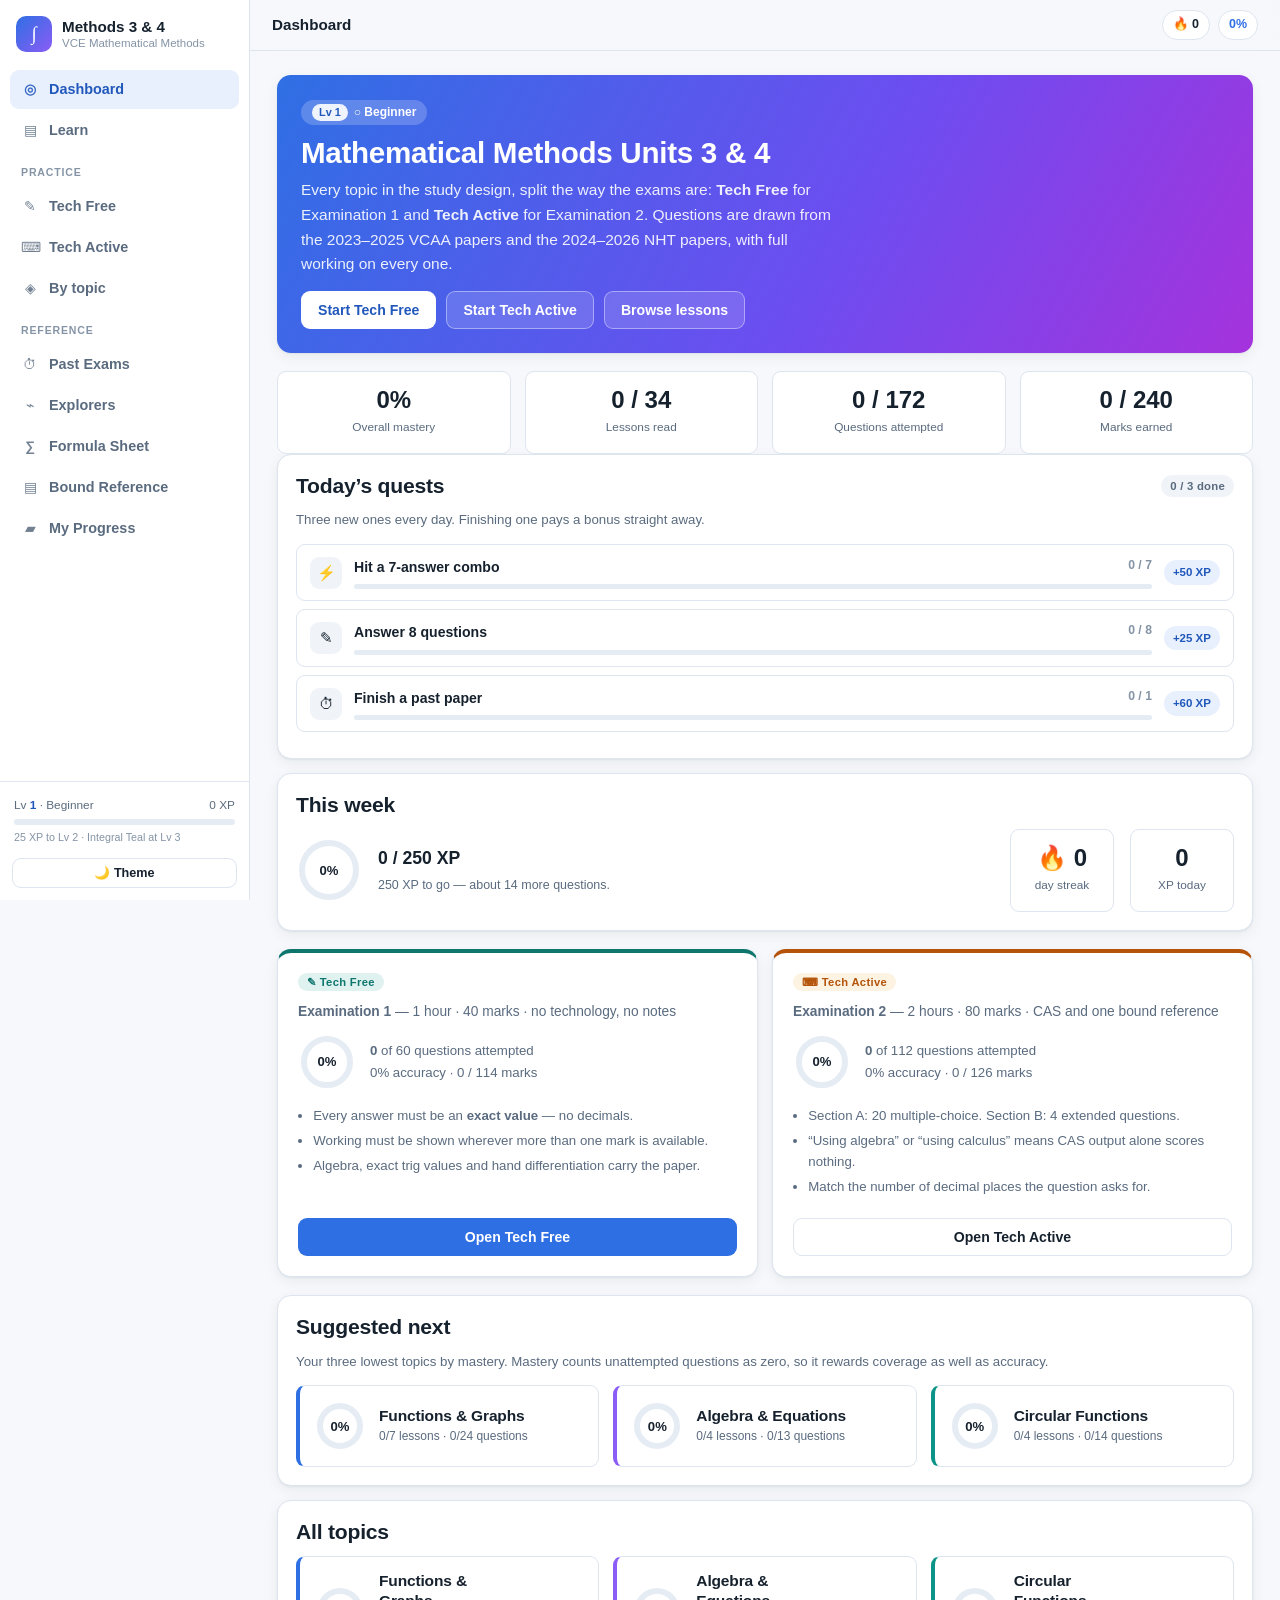
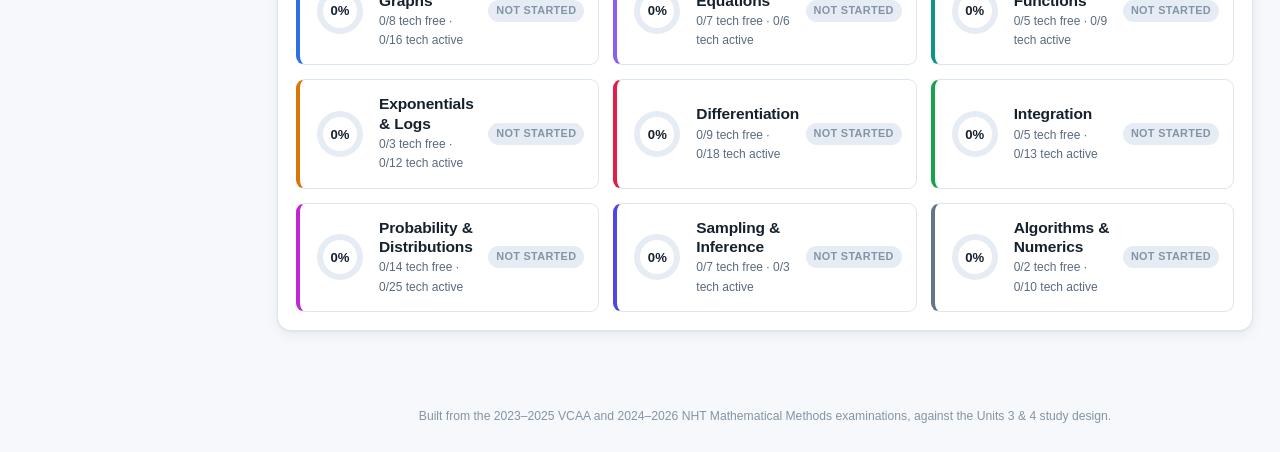
==== commit 407f2e6b: "Align 2024 NHT Exam 2 option lists with the paper Twelve Section A questions were checked against pa" ====
--- a/methods.html
+++ b/methods.html
@@ -1728,36 +1728,38 @@
 <div class="wex">
   <div class="wex-head">Worked example 1 — recovering a hyperbola's rule<span class="wex-src">2026 NHT Exam 1 Q2</span></div>
   <div class="wex-body">
-    <p>${M('y = ')}${FR(M('m'),M('x − a'))}${M(' + c')} with ${M('a, c, m ∈ Z')} has an ${M('x')}-intercept ${M('(−8, 0)')}, a ${M('y')}-intercept ${M('(0, 24)')} and a vertical asymptote ${M('x = −6')}. Find ${M('a')}, ${M('c')} and ${M('m')}.</p>
+    <p>${M('y = ')}${FR(M('m'),M('x + a'))}${M(' + c')} with ${M('a, c, m ∈ Z')} has an ${M('x')}-intercept ${M('(−8, 0)')}, a ${M('y')}-intercept ${M('(0, 24)')} and a vertical asymptote ${M('x = −6')}. Find ${M('a')}, ${M('c')} and ${M('m')}.</p>
 
     <div class="wstep"><div class="wnum">1</div><div class="wbody">
-      <p class="wwhy">The vertical asymptote is where the denominator vanishes, so it <em>is</em> ${M('x = a')}. Free information.</p>
-      <div class="wmath"><span class="step">${M('a = −6')}</span></div>
+      <p class="wwhy">Start with the asymptote — it isolates one unknown immediately. A vertical asymptote occurs where the denominator is zero.</p>
+      <div class="wmath"><span class="step">${M('x + a = 0')} at ${M('x = −6')}</span>
+      <span class="step">${M('−6 + a = 0   ⇒   a = 6')}</span></div>
+      <p class="wwhy">Mind the sign. The denominator is ${M('x + a')}, not ${M('x − a')}, so an asymptote at ${M('x = −6')} gives ${M('a = +6')}. Writing ${M('a = −6')} here is the single most common error on this question.</p>
     </div></div>
 
     <div class="wstep"><div class="wnum">2</div><div class="wbody">
-      <p class="wwhy">Substitute the ${M('x')}-intercept ${M('(−8, 0)')}.</p>
-      <div class="wmath"><span class="step">${M('0 = ')}${FR(M('m'),'−8 + 6')}${M(' + c = ')}${FR(M('m'),'−2')}${M(' + c')}</span>
-      <span class="step">${M('c = ')}${FR(M('m'),'2')}</span></div>
-      <p class="wwhy">One equation linking the two remaining unknowns.</p>
+      <p class="wwhy">The rule is now ${M('y = ')}${FR(M('m'),M('x + 6'))}${M(' + c')}, with two unknowns left. Substitute the two intercepts to get two equations.</p>
+      <div class="wmath"><span class="step">${M('(0, 24)')}:   ${FR(M('m'),'0 + 6')}${M(' + c = 24')}   ⇒   ${FR(M('m'),'6')}${M(' + c = 24')}</span>
+      <span class="step">${M('(−8, 0)')}:   ${FR(M('m'),'−8 + 6')}${M(' + c = 0')}   ⇒   ${FR(M('m'),'−2')}${M(' + c = 0')}</span></div>
     </div></div>
 
     <div class="wstep"><div class="wnum">3</div><div class="wbody">
-      <p class="wwhy">Substitute the ${M('y')}-intercept ${M('(0, 24)')}, then eliminate ${M('c')} using step 2.</p>
-      <div class="wmath"><span class="step">${M('24 = ')}${FR(M('m'),'0 + 6')}${M(' + c = ')}${FR(M('m'),'6')}${M(' + ')}${FR(M('m'),'2')}</span>
-      <span class="step">${M('24 = ')}${FR(M('m'),'6')}${M(' + ')}${FR(M('3m'),'6')}${M(' = ')}${FR(M('4m'),'6')}${M(' = ')}${FR(M('2m'),'3')}</span>
-      <span class="step">${M('m = 36')}</span></div>
+      <p class="wwhy">Rearrange the second for ${M('c')} and substitute into the first.</p>
+      <div class="wmath"><span class="step">${M('c = ')}${FR(M('m'),'2')}</span>
+      <span class="step">${FR(M('m'),'6')}${M(' + ')}${FR(M('m'),'2')}${M(' = 24')}</span>
+      <span class="step">${FR(M('m'),'6')}${M(' + ')}${FR(M('3m'),'6')}${M(' = 24')}   ⇒   ${FR(M('4m'),'6')}${M(' = 24')}</span>
+      <span class="step">${M('4m = 144   ⇒   m = 36')}</span></div>
     </div></div>
 
     <div class="wstep"><div class="wnum">4</div><div class="wbody">
-      <p class="wwhy">Back-substitute, then <strong>check against both intercepts</strong>. This takes ten seconds and catches sign slips.</p>
+      <p class="wwhy">Back-substitute for ${M('c')}, then sanity-check both intercepts against the finished rule.</p>
       <div class="wmath"><span class="step">${M('c = ')}${FR('36','2')}${M(' = 18')}</span>
-      <span class="step">check ${M('x')}-int: ${FR('36','−2')}${M(' + 18 = −18 + 18 = 0')} ✓</span>
-      <span class="step">check ${M('y')}-int: ${FR('36','6')}${M(' + 18 = 6 + 18 = 24')} ✓</span></div>
-    </div></div>
-
-    <div class="wex-answer"><b>${M('a = −6,  c = 18,  m = 36')}</b></div>
-  </div>
+      <span class="step">check ${M('(0, 24)')}: ${FR('36','6')}${M(' + 18 = 6 + 18 = 24')} ✓</span>
+      <span class="step">check ${M('(−8, 0)')}: ${FR('36','−2')}${M(' + 18 = −18 + 18 = 0')} ✓</span></div>
+    </div></div>
+
+    <div class="wex-answer"><b>${M('a = 6,  c = 18,  m = 36')}</b> — and the horizontal asymptote the question mentions is ${M('y = c = 18')}, a free consistency check rather than a fourth unknown.</div>
+  </div></div>
 </div>
 
 <h2>Finding intercepts exactly</h2>
@@ -1900,20 +1902,25 @@
 <div class="wex">
   <div class="wex-head">Worked example 1 — applying a stated sequence<span class="wex-src">2026 NHT Exam 1 Q8c</span></div>
   <div class="wex-body">
-    <p>The point ${M('(2, log')}${SUB(M('e'))}${M('(3))')} lies on ${M('y = f (x)')}. Apply: <strong>(1)</strong> a dilation by a factor of ${FR('1','2')} from the ${M('x')}-axis, then <strong>(2)</strong> a translation of 3 units in the positive ${M('x')} direction.</p>
+    <p>The point ${M('(')}${RT('2')}${M(', log')}${SUB(M('e'))}${M('(3))')} lies on ${M('y = f (x)')}. Apply, in order: <strong>(1)</strong> a dilation by a factor of ${FR('1','2')} from the ${M('x')}-axis, then <strong>(2)</strong> a translation of 3 units in the positive ${M('x')} direction.</p>
 
     <div class="wstep"><div class="wnum">1</div><div class="wbody">
-      <p class="wwhy">A dilation <em>from the ${M('x')}-axis</em> is vertical, so it touches the ${M('y')}-coordinate only.</p>
-      <div class="wmath"><span class="step">${M('(2, log')}${SUB(M('e'))}${M('(3))   →   (2, ')}${FR('1','2')}${M('log')}${SUB(M('e'))}${M('(3))')}</span></div>
+      <p class="wwhy">When a specific point is asked for, do not transform the rule — just carry the coordinates through, one step at a time, in the order given.</p>
+      <div class="wmath"><span class="step">start:   ${M('(')}${RT('2')}${M(', log')}${SUB(M('e'))}${M('(3))')}</span></div>
     </div></div>
 
     <div class="wstep"><div class="wnum">2</div><div class="wbody">
-      <p class="wwhy">A translation in the ${M('x')} direction touches the ${M('x')}-coordinate only.</p>
-      <div class="wmath"><span class="step">${M('(2, ')}${FR('1','2')}${M('log')}${SUB(M('e'))}${M('(3))   →   (5, ')}${FR('1','2')}${M('log')}${SUB(M('e'))}${M('(3))')}</span></div>
-    </div></div>
-
-    <div class="wex-answer">Image = <b>${M('(5, ')}${FR('1','2')}${M('log')}${SUB(M('e'))}${M('(3))')}</b></div>
-  </div>
+      <p class="wwhy">Dilation by ${FR('1','2')} <em>from the x-axis</em>. A dilation named for an axis moves points away from (or towards) that axis, so this one scales the ${M('y')}-coordinate and leaves ${M('x')} untouched.</p>
+      <div class="wmath"><span class="step">${M('(')}${RT('2')}${M(', ')}${FR('1','2')}${M('log')}${SUB(M('e'))}${M('(3))')}</span></div>
+    </div></div>
+
+    <div class="wstep"><div class="wnum">3</div><div class="wbody">
+      <p class="wwhy">Translation of 3 units in the positive ${M('x')} direction: add 3 to the ${M('x')}-coordinate, leave ${M('y')} alone.</p>
+      <div class="wmath"><span class="step">${M('(')}${RT('2')}${M(' + 3, ')}${FR('1','2')}${M('log')}${SUB(M('e'))}${M('(3))')}</span></div>
+    </div></div>
+
+    <div class="wex-answer"><b>${M('(')}${RT('2')}${M(' + 3, ')}${FR('1','2')}${M('log')}${SUB(M('e'))}${M('(3))')}</b> — leave both coordinates exact; ${RT('2')}${M(' + 3')} is the answer, not 4.41.</div>
+  </div></div>
 </div>
 
 <p>Notice how little there was to go wrong. Each step changed one coordinate, in the order the question gave. That is the whole technique.</p>
@@ -4408,40 +4415,34 @@
 <div class="wex">
   <div class="wex-head">Worked example — the full routine<span class="wex-src">2026 NHT Exam 1 Q9b</span></div>
   <div class="wex-body">
-    <p>${M('f (x) = e')}${SUP(M('2x'))}${M(' + e')}${SUP(M('−2x'))}. Find the coordinates of the stationary point and determine its nature.</p>
+    <p>${M('f (x) = ')}${FR(M('2 − e')+SUP(M('x')),M('e')+SUP(M('2x')))}, for which ${M("f ′(x) = ")}${FR(M('e')+SUP(M('x'))+M(' − 4'),M('e')+SUP(M('2x')))}. Find the coordinates of the stationary point and determine its nature.</p>
 
     <div class="wstep"><div class="wnum">1</div><div class="wbody">
-      <p class="wwhy">Differentiate, remembering the chain rule on each exponential.</p>
-      <div class="wmath"><span class="step">${M("f ′(x) = 2e")}${SUP(M('2x'))}${M(' − 2e')}${SUP(M('−2x'))}</span></div>
+      <p class="wwhy">Set the derivative to zero. A fraction equals zero only when its <em>numerator</em> does — and ${M('e')}${SUP(M('2x'))} is never zero, so the denominator can never contribute a solution.</p>
+      <div class="wmath"><span class="step">${M('e')}${SUP(M('x'))}${M(' − 4 = 0')}</span>
+      <span class="step">${M('e')}${SUP(M('x'))}${M(' = 4   ⇒   x = log')}${SUB(M('e'))}${M('(4)')}</span></div>
     </div></div>
 
     <div class="wstep"><div class="wnum">2</div><div class="wbody">
-      <p class="wwhy">Set to zero and solve. Equal exponentials means equal exponents.</p>
-      <div class="wmath"><span class="step">${M('2e')}${SUP(M('2x'))}${M(' = 2e')}${SUP(M('−2x'))}</span>
-      <span class="step">${M('e')}${SUP(M('2x'))}${M(' = e')}${SUP(M('−2x'))}</span>
-      <span class="step">${M('2x = −2x   ⇒   x = 0')}</span></div>
+      <p class="wwhy">Find the ${M('y')}-coordinate. Substitute ${M('e')}${SUP(M('x'))}${M(' = 4')} rather than the logarithm — then ${M('e')}${SUP(M('2x'))}${M(' = (e')}${SUP(M('x'))}${M(')')}${SUP('2')}${M(' = 16')} and the arithmetic is trivial.</p>
+      <div class="wmath"><span class="step">${M('f = ')}${FR('2 − 4','16')}${M(' = ')}${FR('−2','16')}${M(' = −')}${FR('1','8')}</span></div>
     </div></div>
 
     <div class="wstep"><div class="wnum">3</div><div class="wbody">
-      <p class="wwhy">Substitute into ${M('f')} — the original function — for the ${M('y')}-coordinate.</p>
-      <div class="wmath"><span class="step">${M('f (0) = e')}${SUP('0')}${M(' + e')}${SUP('0')}${M(' = 1 + 1 = 2')}</span></div>
-    </div></div>
-
-    <div class="wstep"><div class="wnum">4</div><div class="wbody">
-      <p class="wwhy">State it as an ordered pair.</p>
-      <div class="wmath"><span class="step">stationary point at ${M('(0, 2)')}</span></div>
-    </div></div>
-
-    <div class="wstep"><div class="wnum">5</div><div class="wbody">
-      <p class="wwhy">Sign table, with the tested values written down.</p>
-      <div class="wmath"><span class="step">${M("f ′(−1) = 2e")}${SUP('−2')}${M(' − 2e')}${SUP('2')}${M(' ≈ 0.27 − 14.8 < 0')}</span>
-      <span class="step">${M("f ′(0) = 0")}</span>
-      <span class="step">${M("f ′(1) = 2e")}${SUP('2')}${M(' − 2e')}${SUP('−2')}${M(' ≈ 14.8 − 0.27 > 0')}</span></div>
-      <p class="wwhy">Negative → zero → positive, so the function falls then rises.</p>
-    </div></div>
-
-    <div class="wex-answer"><b>${M('(0, 2)')}</b> is a <b>local minimum</b>, because the gradient changes from negative to positive there.</div>
-  </div>
+      <p class="wwhy">Now the nature. Again the denominator is positive for every ${M('x')}, so the sign of ${M("f ′")} is decided entirely by ${M('e')}${SUP(M('x'))}${M(' − 4')} — no second derivative required.</p>
+      <div class="table-scroll">
+      <table class="tbl">
+      <tr><th>${M('x')}</th><th>${M('e')}${SUP(M('x'))} vs 4</th><th>${M("f ′(x)")}</th></tr>
+      <tr><td>${M('x < log')}${SUB(M('e'))}${M('(4)')}</td><td>less than 4</td><td>negative</td></tr>
+      <tr><td>${M('x = log')}${SUB(M('e'))}${M('(4)')}</td><td>equal to 4</td><td>zero</td></tr>
+      <tr><td>${M('x > log')}${SUB(M('e'))}${M('(4)')}</td><td>greater than 4</td><td>positive</td></tr>
+      </table>
+      </div>
+      <p class="wwhy">The gradient runs negative → zero → positive, which is a minimum.</p>
+    </div></div>
+
+    <div class="wex-answer"><b>${M('( log')}${SUB(M('e'))}${M('(4), −')}${FR('1','8')}${M(' )')}</b>, a local minimum. Writing the sign table out is what earns the second mark — an unsupported "minimum" earns nothing.</div>
+  </div></div>
 </div>
 
 <h2>The second-derivative shortcut</h2>
@@ -6574,22 +6575,22 @@
   explain:`Strictly less than — the bracket is round, not square. If this had been ${RT(M('2 − x'))} the answer would be ${M('(−∞, 2]')} instead, because a square root is defined at zero.`
 },
 {
-  id:'fq3', cat:'funcs', mode:'active', type:'mc', marks:1, src:'2026 NHT Exam 2 Q4 (adapted)',
-  stem:'The function ${f : D → R,  f (x) = sqrt(4 − x) − 2} has range ${(−2, 1]}. The domain ${D} is',
+  id:'fq3', cat:'funcs', mode:'active', type:'mc', marks:1, src:'2026 NHT Exam 2 Q4',
+  stem:'The function ${f : D → R,  f (x) = 4/x + 2} has range ${(−2, 1]}. The domain ${D} is',
   options:[
-    `${M('[−5, 4)')}`,
-    `${M('(−5, 4]')}`,
-    `${M('[−4, 5)')}`,
-    `${M('(−4, 5]')}`
+    `${M('[−4, −1)')}`,
+    `${M('(−4, −1]')}`,
+    `${M('(−1, 4]')}`,
+    `${M('[−1, 4)')}`
   ],
   answer:0,
-  working:`<span class="note">work the range back through the rule, one operation at a time</span>
-<span class="step">${M('f (x) ∈ (−2, 1]')}</span>
-<span class="step">${RT(M('4 − x'))}${M(' ∈ (0, 3]')}</span>
-<span class="step">${M('4 − x ∈ (0, 9]')}</span>
-<span class="step">${M('−x ∈ (−4, 5]')}</span>
-<span class="step">${M('x ∈ [−5, 4)')}</span>`,
-  explain:`Multiplying by ${M('−1')} <strong>reverses</strong> the interval, which is what swaps the brackets end for end. Check the closed end: ${M('f (−5) = ')}${RT('9')}${M(' − 2 = 1')}, which is in the range, so ${M('−5')} is in the domain. Check the open end: ${M('f (4) = −2')}, which is excluded, so ${M('4')} is excluded.`
+  working:`<span class="note">work backwards from the range to what 4/x must be</span>
+<span class="step">${M('−2 < ')}${FR('4',M('x'))}${M(' + 2 ≤ 1')}   ⇒   ${M('−4 < ')}${FR('4',M('x'))}${M(' ≤ −1')}</span>
+<span class="note">4/x is negative throughout, so x < 0 — and that sign is what makes the inequalities flip</span>
+<span class="step">${FR('4',M('x'))}${M(' ≤ −1')}:  multiply by the negative ${M('x')} and reverse:  ${M('4 ≥ −x')}   ⇒   ${M('x ≥ −4')}</span>
+<span class="step">${FR('4',M('x'))}${M(' > −4')}:  multiply by the negative ${M('x')} and reverse:  ${M('4 < −4x')}   ⇒   ${M('x < −1')}</span>
+<span class="step">${M('−4 ≤ x < −1')}, that is ${M('[−4, −1)')}</span>`,
+  explain:`Two things decide this. First, the whole domain sits on the <strong>negative</strong> side, because ${FR('4',M('x'))} has to be negative to bring ${M('f')} below 2. Second, multiplying an inequality by that negative ${M('x')} <em>reverses</em> it — which is also what swaps the open and closed ends over, so the endpoint that was excluded in the range becomes the excluded end of the domain.`
 },
 {
   id:'fq4', cat:'funcs', mode:'free', type:'written', marks:2, src:'2023 Exam 1 Q7c',
@@ -6604,19 +6605,19 @@
 },
 {
   id:'fq5', cat:'funcs', mode:'free', type:'exact', marks:3, src:'2026 NHT Exam 1 Q2',
-  context:`The graph of ${M('y = ')}${FR(M('m'),M('x − a'))}${M(' + c')}, where ${M('a, c, m ∈ Z')}, has an ${M('x')}-intercept ${M('(−8, 0)')}, a ${M('y')}-intercept ${M('(0, 24)')} and a vertical asymptote ${M('x = −6')}.`,
+  context:`The graph of ${M('y = ')}${FR(M('m'),M('x + a'))}${M(' + c')}, where ${M('a, c, m ∈ Z')}, has an ${M('x')}-intercept ${M('(−8, 0)')}, a ${M('y')}-intercept ${M('(0, 24)')}, a vertical asymptote ${M('x = −6')} and a horizontal asymptote.`,
   stem:'Find the values of ${a}, ${c} and ${m}.',
-  accept:['a=-6,c=18,m=36','a=-6,m=36,c=18','m=36,c=18,a=-6','-6,18,36'],
-  answer:`${M('a = −6,  c = 18,  m = 36')}`,
-  working:`<span class="note">the vertical asymptote is x = a</span>
-<span class="step">${M('a = −6')}</span>
-<span class="note">x-intercept (−8, 0):</span>
-<span class="step">${M('0 = ')}${FR(M('m'),'−2')}${M(' + c   ⇒   c = ')}${FR(M('m'),'2')}</span>
-<span class="note">y-intercept (0, 24):</span>
-<span class="step">${M('24 = ')}${FR(M('m'),'6')}${M(' + c = ')}${FR(M('m'),'6')}${M(' + ')}${FR(M('m'),'2')}${M(' = ')}${FR(M('2m'),'3')}</span>
-<span class="step">${M('m = 36')}… check: ${M('c = 18')}, and ${M('0 = ')}${FR('36','−2')}${M(' + 18 = 0')} ✓</span>
-<span class="note">so a = −6, m = 36, c = 18</span>`,
-  explain:`Read the asymptote first — it hands you ${M('a')} with no work. Then two intercepts give two equations in ${M('m')} and ${M('c')}. Always substitute your final values back into <em>both</em> intercepts; the check takes ten seconds and catches sign slips.`
+  accept:['a=6,c=18,m=36','a=6,m=36,c=18','m=36,c=18,a=6','6,18,36'],
+  answer:`${M('a = 6,  c = 18,  m = 36')}`,
+  working:`<span class="note">the vertical asymptote is where the denominator vanishes</span>
+<span class="step">${M('x + a = 0')} at ${M('x = −6')}   ⇒   ${M('a = 6')}</span>
+<span class="note">now substitute the two intercepts</span>
+<span class="step">${M('(0, 24)')}:   ${FR(M('m'),'6')}${M(' + c = 24')}</span>
+<span class="step">${M('(−8, 0)')}:   ${FR(M('m'),'−2')}${M(' + c = 0')}   ⇒   ${M('c = ')}${FR(M('m'),'2')}</span>
+<span class="note">eliminate c</span>
+<span class="step">${FR(M('m'),'6')}${M(' + ')}${FR(M('m'),'2')}${M(' = 24')}   ⇒   ${FR(M('m + 3m'),'6')}${M(' = 24')}   ⇒   ${FR(M('4m'),'6')}${M(' = 24')}</span>
+<span class="step">${M('m = 36')},   so   ${M('c = 18')}</span>`,
+  explain:`Take the asymptote first — it gives ${M('a')} on its own, and reduces the rest to two linear equations in ${M('m')} and ${M('c')}. Watch the sign: the denominator is ${M('x + a')}, so an asymptote at ${M('x = −6')} means ${M('a = +6')}, not ${M('−6')}. The horizontal asymptote mentioned in the question is ${M('y = c = 18')} — it is a free check, not an extra unknown.`
 },
 {
   id:'fq6', cat:'funcs', mode:'active', type:'mc', marks:1, src:'2025 Exam 2 Q5',
@@ -6649,17 +6650,17 @@
 },
 {
   id:'fq8', cat:'funcs', mode:'free', type:'exact', marks:1, src:'2026 NHT Exam 1 Q8c',
-  context:`The point ${M('(2, log')}${SUB(M('e'))}${M('(3))')} lies on ${M('y = f (x)')}. The graph has: (1) a dilation by a factor of ${FR('1','2')} from the ${M('x')}-axis, then (2) a translation by 3 units in the positive ${M('x')} direction.`,
+  context:`The point ${M('(')}${RT('2')}${M(', log')}${SUB(M('e'))}${M('(3))')} lies on ${M('y = f (x)')}. The graph has the following applied, in order: <strong>(1)</strong> a dilation by a factor of ${FR('1','2')} from the ${M('x')}-axis, then <strong>(2)</strong> a translation by 3 units in the positive direction of the ${M('x')}-axis.`,
   stem:'Find the coordinates of the image of the point.',
-  accept:['(5,0.5log_e(3))','(5,log_e(3)/2)','(5,(1/2)log_e(3))','(5,1/2log_e(3))','(5,ln(3)/2)'],
-  answer:`${M('(5, ')}${FR('1','2')}${M('log')}${SUB(M('e'))}${M('(3))')}`,
-  working:`<span class="note">apply the transformations in the stated order</span>
-<span class="step">${M('(2, log')}${SUB(M('e'))}${M('(3))')}</span>
-<span class="note">dilation factor ½ from the x-axis halves the y-coordinate:</span>
-<span class="step">${M('→ (2, ')}${FR('1','2')}${M('log')}${SUB(M('e'))}${M('(3))')}</span>
-<span class="note">translation 3 right adds 3 to the x-coordinate:</span>
-<span class="step">${M('→ (5, ')}${FR('1','2')}${M('log')}${SUB(M('e'))}${M('(3))')}</span>`,
-  explain:`Mapping a single point is the easiest transformation mark in the course, provided you apply the steps in the order given and change only the coordinate each step affects. A dilation from the ${M('x')}-axis touches ${M('y')} only; a horizontal translation touches ${M('x')} only.`
+  accept:['(sqrt(2)+3,log_e(3)/2)','(3+sqrt(2),0.5log_e(3))','(sqrt2+3,(1/2)log_e(3))','(√2+3,½log_e(3))'],
+  answer:`${M('(')}${RT('2')}${M(' + 3, ')}${FR('1','2')}${M('log')}${SUB(M('e'))}${M('(3))')}`,
+  working:`<span class="note">track the point, one transformation at a time, in the stated order</span>
+<span class="step">start:   ${M('(')}${RT('2')}${M(', log')}${SUB(M('e'))}${M('(3))')}</span>
+<span class="note">(1) dilation by ½ from the x-axis halves the y-coordinate and leaves x alone</span>
+<span class="step">${M('(')}${RT('2')}${M(', ')}${FR('1','2')}${M('log')}${SUB(M('e'))}${M('(3))')}</span>
+<span class="note">(2) translation 3 units in the positive x direction adds 3 to the x-coordinate</span>
+<span class="step">${M('(')}${RT('2')}${M(' + 3, ')}${FR('1','2')}${M('log')}${SUB(M('e'))}${M('(3))')}</span>`,
+  explain:`Two things to keep straight. "From the ${M('x')}-axis" means the ${M('y')}-values move — a dilation named for an axis stretches <em>away from</em> that axis. And the ${RT('2')} stays exact: leave it as ${RT('2')}${M(' + 3')} rather than writing 4.41.`
 },
 {
   id:'fq9', cat:'funcs', mode:'active', type:'mc', marks:1, src:'2025 Exam 2 Q15',
@@ -6786,16 +6787,18 @@
 },
 {
   id:'aq3', cat:'algebra', mode:'free', type:'exact', marks:3, src:'2024 NHT Exam 1 Q2a',
-  context:`${M('ax + (2 − a)y = 3')} and ${M('x + 2ay = ')}${FR(M('1 − a'),'2')}${M('')} (as printed).`,
+  context:`${M('ax + (2 − a)y = 3')} and ${M('x + ay = ')}${FR(M('2a + 1'),'2')}, where ${M('a ∈ R')}.`,
   stem:'Find the value of ${a} for which there are infinitely many solutions.',
-  accept:['a=1','1','a=1only'],
-  answer:`${M('a = 1')}`,
-  working:`<span class="note">determinant zero:</span>
-<span class="step">${M('a(2a) − (1)(2 − a) = 0')}</span>
-<span class="step">${M('2a')}${SUP('2')}${M(' + a − 2 = 0')}</span>
-<span class="note">solve, then test each root in the original pair</span>
-<span class="note">infinitely many ⟺ one equation is a scalar multiple of the other, right-hand side included</span>`,
-  explain:`Infinitely many solutions is the strictest case: the two equations must describe the <em>same line</em>. Check the ratio of all three coefficients — ${FR(M('a')+SUB('1'),M('a')+SUB('2'))}${M(' = ')}${FR(M('b')+SUB('1'),M('b')+SUB('2'))}${M(' = ')}${FR(M('c')+SUB('1'),M('c')+SUB('2'))} — not just the two on the left.`
+  accept:['a=-2','-2','a=−2','−2'],
+  answer:`${M('a = −2')}`,
+  working:`<span class="note">first: a zero determinant is necessary for anything other than a unique solution</span>
+<span class="step">${M('a × a − (2 − a) × 1 = 0')}</span>
+<span class="step">${M('a')}${SUP('2')}${M(' + a − 2 = 0   ⇒   (a + 2)(a − 1) = 0')}</span>
+<span class="step">${M('a = −2')}   or   ${M('a = 1')}</span>
+<span class="note">now test each — a zero determinant means EITHER none OR infinitely many, and only one of these is which</span>
+<span class="step">${M('a = 1')}:   ${M('x + y = 3')}  and  ${M('x + y = ')}${FR('3','2')} — parallel and distinct, so <strong>no</strong> solutions ✗</span>
+<span class="step">${M('a = −2')}:   ${M('−2x + 4y = 3')}  and  ${M('x − 2y = −')}${FR('3','2')}, and multiplying the second by ${M('−2')} gives ${M('−2x + 4y = 3')} — the same line ✓</span>`,
+  explain:`Three marks: one for the determinant, one for solving it, one for the test that separates the two roots. Both roots kill the determinant, but only ${M('a = −2')} makes the two equations multiples of each other. Answering ${M('a = 1')} — the root that gives <em>no</em> solutions — is the trap this question is built around.`
 },
 {
   id:'aq4', cat:'algebra', mode:'free', type:'exact', marks:2, src:'2025 Exam 1 Q7b',
@@ -6942,14 +6945,14 @@
 },
 {
   id:'cq5', cat:'circ', mode:'free', type:'exact', marks:1, src:'2026 NHT Exam 1 Q4a',
-  context:`${M('f : [0, 2π] → R,  f (x) = 2 sin( x + ')}${FR('π','6')}${M(' ) − 1')} (as printed in the paper).`,
+  context:`${M('f : [0, 2π] → R,  f (x) = 2 sin( x − ')}${FR('π','6')}${M(' )')}.`,
   stem:'Evaluate ${f (0)}.',
-  accept:['0','f(0)=0'],
-  answer:`${M('f (0) = 0')}`,
-  working:`<span class="step">${M('f (0) = 2 sin(')}${FR('π','6')}${M(') − 1')}</span>
-<span class="step">${M(' = 2 × ')}${FR('1','2')}${M(' − 1')}</span>
-<span class="step">${M(' = 0')}</span>`,
-  explain:`A one-mark exact-value substitution. The only requirement is knowing ${M('sin(')}${FR('π','6')}${M(') = ')}${FR('1','2')} without a calculator — which is why the exact-value table is worth memorising rather than deriving.`
+  accept:['-1','f(0)=-1','−1'],
+  answer:`${M('f (0) = −1')}`,
+  working:`<span class="step">${M('f (0) = 2 sin( 0 − ')}${FR('π','6')}${M(' ) = 2 sin( −')}${FR('π','6')}${M(' )')}</span>
+<span class="note">sine is odd, so sin(−θ) = −sin(θ)</span>
+<span class="step">${M(' = −2 sin( ')}${FR('π','6')}${M(' ) = −2 × ')}${FR('1','2')}${M(' = −1')}</span>`,
+  explain:`One mark, and the only way to lose it is the sign. ${M('sin')} is an <strong>odd</strong> function — a negative angle gives a negative sine — whereas ${M('cos')} is even and would have given ${M('+')}. Knowing which of the two flips sign is worth more marks across a paper than any single result.`
 },
 {
   id:'cq6', cat:'circ', mode:'active', type:'mc', marks:1, src:'2025 Exam 2 Q1',
@@ -6998,13 +7001,21 @@
   id:'cq9', cat:'circ', mode:'active', type:'mc', marks:1, src:'2026 NHT Exam 2 Q13',
   stem:'Which set of ${x}-values is <strong>not</strong> a subset of the general solution to ${sin(2x) = √3/2}?',
   options:[
-    `${M('{ ')}${FR('π','3')}${M(' + kπ : k ∈ Z }')}`,
-    `${M('{ ')}${FR('π','6')}${M(' + kπ : k ∈ Z }')}`,
-    `${M('{ ')}${FR('5π','6')}${M(' + kπ : k ∈ Z }')}`,
-    `${M('{ ')}${FR('7π','6')}${M(' + 2kπ : k ∈ Z }')}`
+    `${M('{ ')}${FR('−2π','3')}${M(' + kπ,  k ∈ Z }')}`,
+    `${M('{ ')}${FR('π','3')}${M(' + 2kπ,  k ∈ Z }')}`,
+    `${M('{ ')}${FR('5π','6')}${M(' + kπ,  k ∈ Z }')}`,
+    `${M('{ ')}${FR('7π','6')}${M(' + 2kπ,  k ∈ Z }')}`
   ],
   answer:2,
-  explain:`Solve first: ${M('2x = ')}${FR('π','3')}${M(' + 2kπ')} or ${M('2x = ')}${FR('2π','3')}${M(' + 2kπ')}, so ${M('x = ')}${FR('π','6')}${M(' + kπ')} or ${M('x = ')}${FR('π','3')}${M(' + kπ')}. Now test each option against those two families. The one that is not contained in either is the answer — substitute one member of each set back into ${M('sin(2x)')} to check quickly.`
+  working:`<span class="note">solve for the argument first</span>
+<span class="step">${M('2x = ')}${FR('π','3')}${M(' + 2kπ')}   or   ${M('2x = ')}${FR('2π','3')}${M(' + 2kπ')}</span>
+<span class="step">${M('x = ')}${FR('π','6')}${M(' + kπ')}   or   ${M('x = ')}${FR('π','3')}${M(' + kπ')}</span>
+<span class="note">now test each option against those two families, working modulo π</span>
+<span class="step">A: ${M('−')}${FR('2π','3')}${M(' + π = ')}${FR('π','3')} ✓ inside the second family</span>
+<span class="step">B: ${FR('π','3')}${M(' + 2kπ')} — every other member of the second family ✓</span>
+<span class="step">C: ${FR('5π','6')}${M(' − ')}${FR('π','6')}${M(' = ')}${FR('2π','3')} and ${FR('5π','6')}${M(' − ')}${FR('π','3')}${M(' = ')}${FR('π','2')} — neither is a whole multiple of ${M('π')} ✗</span>
+<span class="step">D: ${FR('7π','6')}${M(' = ')}${FR('π','6')}${M(' + π')} ✓ inside the first family</span>`,
+  explain:`A subset only has to <em>fit inside</em> the solution set — it need not be the whole thing, which is why B and D survive despite stepping by ${M('2π')} rather than ${M('π')}. The test is whether the starting angle differs from ${FR('π','6')} or ${FR('π','3')} by a whole multiple of ${M('π')}. Only ${FR('5π','6')} fails it.`
 },
 {
   id:'cq10', cat:'circ', mode:'active', type:'written', marks:2, src:'2025 Exam 2 Q4c',
@@ -7098,15 +7109,16 @@
     `${M('y = log')}${SUB('2')}${M('(2x − 6)')}`,
     `${M('y = log')}${SUB('2')}${M('(2x − 3)')}`,
     `${M('y = log')}${SUB('2')}${M('(3 − x) + 1')}`,
-    `${M('y = log')}${SUB('2')}${M('(x − 3) + 1')}`
+    `${M('y = log')}${SUB('2')}${M('(x) − 2')}`
   ],
-  answer:3,
-  working:`<span class="note">reflection in y = x means find the inverse</span>
+  answer:0,
+  working:`<span class="note">reflection in y = x is exactly the inverse: swap x and y, then make y the subject</span>
 <span class="step">${M('x = 2')}${SUP(M('y − 1'))}${M(' + 3')}</span>
 <span class="step">${M('x − 3 = 2')}${SUP(M('y − 1'))}</span>
-<span class="step">${M('log')}${SUB('2')}${M('(x − 3) = y − 1')}</span>
-<span class="step">${M('y = log')}${SUB('2')}${M('(x − 3) + 1')}</span>`,
-  explain:`Reflection in ${M('y = x')} is exactly "find the inverse". Swap the variables and make ${M('y')} the subject — no transformation reasoning needed.`
+<span class="step">${M('log')}${SUB('2')}${M('(x − 3) = y − 1')}   ⇒   ${M('y = log')}${SUB('2')}${M('(x − 3) + 1')}</span>
+<span class="note">that form is not listed — use a log law to match one that is</span>
+<span class="step">${M('1 = log')}${SUB('2')}${M('(2)')}, so ${M('log')}${SUB('2')}${M('(x − 3) + log')}${SUB('2')}${M('(2) = log')}${SUB('2')}${M('(2(x − 3)) = log')}${SUB('2')}${M('(2x − 6)')}</span>`,
+  explain:`The sting is in the last step. Your natural answer, ${M('log')}${SUB('2')}${M('(x − 3) + 1')}, is correct but is not one of the options — you have to absorb the ${M('+ 1')} into the logarithm as ${M('log')}${SUB('2')}${M('(2)')} to recognise it. Note that this is <em>not</em> option B: ${M('2(x − 3) = 2x − 6')}, not ${M('2x − 3')}.`
 },
 {
   id:'eq7', cat:'explog', mode:'active', type:'mc', marks:1, src:'2025 Exam 2 Q16',
@@ -7171,26 +7183,27 @@
   explain:`Factorising ${M('e')}${SUP(M('2x'))} out before substituting keeps the arithmetic clean. Substituting first and then trying to combine surd terms is where errors creep in.`
 },
 {
-  id:'dq5', cat:'diff', mode:'free', type:'written', marks:2, src:'2026 NHT Exam 1 Q9b i',
-  context:`${M('f : R → R,  f (x) = e')}${SUP(M('2x'))}${M(' + e')}${SUP(M('−2x'))}, with ${M("f ′(x) = 2e")}${SUP(M('2x'))}${M(' − 2e')}${SUP(M('−2x'))}.`,
+  id:'dq5', cat:'diff', mode:'free', type:'exact', marks:2, src:'2026 NHT Exam 1 Q9b i',
+  context:`${M('f : R → R,  f (x) = ')}${FR(M('2 − e')+SUP(M('x')),M('e')+SUP(M('2x')))}, with ${M("f ′(x) = ")}${FR(M('e')+SUP(M('x'))+M(' − 4'),M('e')+SUP(M('2x')))} (shown in part a).`,
   stem:'The graph of ${y = f (x)} has exactly one stationary point. Find its coordinates.',
-  criteria:[
-    {t:'Sets f ′(x) = 0 and solves correctly to obtain x = 0', m:1},
-    {t:'Substitutes back to give the coordinates (0, 2)', m:1}
-  ],
-  model:`Set f ′(x) = 0:\n  2e^(2x) − 2e^(−2x) = 0\n  e^(2x) = e^(−2x)\n  2x = −2x\n  x = 0\n\nThen f(0) = e^0 + e^0 = 1 + 1 = 2.\n\nThe stationary point is (0, 2).`,
-  tip:`The second mark is purely for the ${M('y')}-coordinate and the ordered-pair format. "The stationary point is at ${M('x = 0')}" is not coordinates, and loses that mark even though the calculus is complete.`
+  accept:['(log_e(4),-1/8)','(2log_e(2),-1/8)','(ln4,-1/8)','(log_e4,-0.125)'],
+  answer:`${M('( log')}${SUB(M('e'))}${M('(4), −')}${FR('1','8')}${M(' )')}`,
+  working:`<span class="note">a fraction is zero only when its numerator is — and e^(2x) is never zero, so only the top matters</span>
+<span class="step">${M('e')}${SUP(M('x'))}${M(' − 4 = 0   ⇒   e')}${SUP(M('x'))}${M(' = 4   ⇒   x = log')}${SUB(M('e'))}${M('(4)')}</span>
+<span class="note">substitute back into f, using e^x = 4 so that e^(2x) = 4² = 16</span>
+<span class="step">${M('f ( log')}${SUB(M('e'))}${M('(4) ) = ')}${FR('2 − 4','16')}${M(' = ')}${FR('−2','16')}${M(' = −')}${FR('1','8')}</span>`,
+  explain:`Substituting ${M('e')}${SUP(M('x'))}${M(' = 4')} rather than ${M('x = log')}${SUB(M('e'))}${M('(4)')} is what keeps this to one line. Note ${M('log')}${SUB(M('e'))}${M('(4) = 2 log')}${SUB(M('e'))}${M('(2)')} — either form is accepted, but do not decimalise it.`
 },
 {
   id:'dq6', cat:'diff', mode:'free', type:'written', marks:2, src:'2026 NHT Exam 1 Q9b ii',
-  context:`${M('f (x) = e')}${SUP(M('2x'))}${M(' + e')}${SUP(M('−2x'))} has a stationary point at ${M('(0, 2)')}.`,
+  context:`${M('f (x) = ')}${FR(M('2 − e')+SUP(M('x')),M('e')+SUP(M('2x')))} has a stationary point at ${M('( log')}${SUB(M('e'))}${M('(4), −')}${FR('1','8')}${M(' )')}, and ${M("f ′(x) = ")}${FR(M('e')+SUP(M('x'))+M(' − 4'),M('e')+SUP(M('2x')))}.`,
   stem:'Determine the nature of this stationary point.',
   criteria:[
-    {t:'Tests the sign of f ′(x) on both sides of x = 0 (or computes f ″(0))', m:1},
-    {t:'Concludes it is a local minimum, with the reasoning stated', m:1}
+    {t:'Tests the sign of f′ on both sides (or uses the second derivative), showing the change is from negative to positive', m:1},
+    {t:'Concludes it is a local minimum', m:1}
   ],
-  model:`Sign test on f ′(x) = 2e^(2x) − 2e^(−2x):\n\n  at x = −1: 2e^(−2) − 2e^(2) < 0  (negative)\n  at x = 0:  0\n  at x = 1:  2e^(2) − 2e^(−2) > 0  (positive)\n\nThe gradient changes from negative to positive, so (0, 2) is a local minimum.\n\nAlternatively f ″(x) = 4e^(2x) + 4e^(−2x), and f ″(0) = 8 > 0, confirming a local minimum.`,
-  tip:`Either method earns full marks, but the sign table needs the <em>values you tested</em> written down, and the second-derivative method needs the value ${M("f ″(0) = 8")} stated, not just "it is positive".`
+  model:`The denominator e^(2x) is positive for every x, so the sign of f′(x) is the sign of e^x − 4 alone.\n\nFor x < log_e(4):  e^x < 4, so e^x − 4 < 0 and f′(x) < 0.\nAt x = log_e(4):  f′(x) = 0.\nFor x > log_e(4):  e^x > 4, so e^x − 4 > 0 and f′(x) > 0.\n\nThe gradient changes from negative to positive, so the stationary point at ( log_e(4), −1/8 ) is a local minimum.`,
+  tip:`Because the denominator can never change sign, this reduces to asking where ${M('e')}${SUP(M('x'))} sits relative to 4 — no second derivative needed. A sign table with the three rows above earns both marks; simply asserting "minimum" earns neither.`
 },
 {
   id:'dq7', cat:'diff', mode:'free', type:'exact', marks:2, src:'2026 NHT Exam 1 Q7b',
@@ -7410,12 +7423,12 @@
   context:`${M('g (x) = ')}${FR(M('x'),M('x')+SUP('2')+M(' + k'))}, ${M('k ∈ (0, ∞)')}, and ${M('L')} is the straight line through the two stationary points of ${M('g')}.`,
   stem:'Find the total area of the regions bounded by ${y = g (x)} and the line ${L} between the stationary points.',
   criteria:[
-    {t:'Finds the stationary points x = ±√k and the equation of the line L through them', m:1},
-    {t:'Sets up the integral of |g(x) − L(x)| between −√k and √k, or splits at the crossing point x = 0', m:1},
-    {t:'Evaluates to a correct expression in terms of k', m:1}
+    {t:'Finds the stationary points x = ±√k and the equation of the line L through them, y = x/(2k)', m:1},
+    {t:'Sets up the integral of the difference between −√k and √k, splitting at x = 0 or using symmetry', m:1},
+    {t:'Evaluates it to log_e(2) − 1/2', m:1}
   ],
-  model:`Stationary points: g′(x) = (k − x²)/(x² + k)², zero at x = ±√k.\n\ng(√k) = √k/(2k) = 1/(2√k) and g(−√k) = −1/(2√k).\n\nThe line L through (−√k, −1/(2√k)) and (√k, 1/(2√k)) passes through the origin with gradient 1/(2k), so L: y = x/(2k).\n\nThe curve and the line cross at x = 0, so the regions swap over there. Total area = ∫ from −√k to √k of |g(x) − x/(2k)| dx, which by symmetry is 2 ∫ from 0 to √k of |g(x) − x/(2k)| dx.`,
-  tip:`Two things earn marks beyond the calculus: noticing the curve is <strong>odd</strong> (so the line goes through the origin and the picture is symmetric), and splitting at ${M('x = 0')} where upper and lower swap. "Total area" always means absolute values.`
+  model:`Stationary points: g′(x) = (k − x²)/(x² + k)², which is zero at x = ±√k.\n\ng(√k) = √k/(2k) = 1/(2√k), and g(−√k) = −1/(2√k).\n\nL passes through (−√k, −1/(2√k)) and (√k, 1/(2√k)). Those are symmetric about the origin, so L passes through it, with gradient (1/(2√k))/√k = 1/(2k):\n\n  L:  y = x/(2k)\n\nNow the difference:\n\n  g(x) − x/(2k) = x/(x² + k) − x/(2k) = x(k − x²) / ( 2k(x² + k) )\n\nOn (0, √k) this is positive (g above L); on (−√k, 0) it is negative. The two regions are congruent by symmetry, so take twice the right-hand one:\n\n  Area = 2 ∫ from 0 to √k of [ x/(x² + k) − x/(2k) ] dx\n       = 2 [ (1/2)log_e(x² + k) − x²/(4k) ] from 0 to √k\n       = 2 [ (1/2)log_e(2k) − 1/4 − (1/2)log_e(k) ]\n       = 2 [ (1/2)log_e(2) − 1/4 ]\n       = log_e(2) − 1/2`,
+  tip:`The striking part of the answer is that ${M('k')} cancels: the area is ${M('log')}${SUB(M('e'))}${M('(2) − ')}${FR('1','2')}${M(' ≈ 0.193')} <strong>whatever</strong> ${M('k')} is. If your expression still contains ${M('k')}, check the ${M('log')}${SUB(M('e'))}${M('(2k) − log')}${SUB(M('e'))}${M('(k)')} step — that is where it disappears.`
 },
 
 /* ================= PROBABILITY & DISTRIBUTIONS ================= */
@@ -7680,16 +7693,18 @@
 },
 {
   id:'pq21', cat:'prob', mode:'free', type:'exact', marks:2, src:'2024 NHT Exam 1 Q7b',
-  context:`${M('X')} is discrete with ${M('Pr(X = x) = ')}${FR('2',M('3')+SUP(M('x')))} for ${M('x ∈ Z')}${SUP('+')} (as printed).`,
-  stem:'Find ${Pr(X ≥ 4 | X ≥ 2)}.',
-  accept:['1/9','0.1111'],
-  answer:`${FR('1','9')}`,
-  working:`<span class="note">the event X ≥ 4 is contained in X ≥ 2</span>
-<span class="step">${M('Pr(X ≥ 4 | X ≥ 2) = ')}${FR(M('Pr(X ≥ 4)'),M('Pr(X ≥ 2)'))}</span>
-<span class="note">these are geometric-style tails: Pr(X ≥ n) = sum of a geometric series</span>
-<span class="step">${M('Pr(X ≥ n) = ')}${FR('1',M('3')+SUP(M('n − 1')))}</span>
-<span class="step">${M(' = ')}${FR(FR('1',M('3')+SUP('3')),FR('1',M('3')))}${M(' = ')}${FR('3','27')}${M(' = ')}${FR('1','9')}</span>`,
-  explain:`Because the distribution is geometric in shape, the conditional probability collapses to ${FR('1',M('3')+SUP('2'))} — the "memoryless" pattern. Recognising the containment ${M('{X ≥ 4} ⊂ {X ≥ 2}')} saves all the work of an intersection.`
+  context:`${M('X')} is discrete with ${M('Pr(X = x) = ')}${FR('2',M('3')+SUP(M('x')))} for ${M('x ∈ Z')}${SUP('+')}.`,
+  stem:'Find ${Pr(X < 4 | X ≥ 2)}.',
+  accept:['8/9','0.8889','0.889'],
+  answer:`${FR('8','9')}`,
+  working:`<span class="note">conditional probability: the condition goes on the bottom, the overlap on top</span>
+<span class="step">${M('Pr(X < 4 | X ≥ 2) = ')}${FR(M('Pr(2 ≤ X ≤ 3)'),M('Pr(X ≥ 2)'))}</span>
+<span class="note">numerator — just two terms</span>
+<span class="step">${M('Pr(X = 2) + Pr(X = 3) = ')}${FR('2','9')}${M(' + ')}${FR('2','27')}${M(' = ')}${FR('6','27')}${M(' + ')}${FR('2','27')}${M(' = ')}${FR('8','27')}</span>
+<span class="note">denominator — complement is faster than summing an infinite tail</span>
+<span class="step">${M('Pr(X ≥ 2) = 1 − Pr(X = 1) = 1 − ')}${FR('2','3')}${M(' = ')}${FR('1','3')}${M(' = ')}${FR('9','27')}</span>
+<span class="step">${M(' = ')}${FR(FR('8','27'),FR('9','27'))}${M(' = ')}${FR('8','9')}</span>`,
+  explain:`Two habits worth keeping. ${M('X < 4')} for a positive-integer variable means ${M('X = 1, 2')} or ${M('3')} — but the condition ${M('X ≥ 2')} has already ruled out 1, so the overlap is just ${M('X = 2')} and ${M('X = 3')}. And the denominator is an infinite tail: take ${M('1 − Pr(X = 1)')} rather than trying to sum it.`
 },
 
 /* ================= SAMPLING & INFERENCE ================= */
@@ -7799,14 +7814,14 @@
 },
 {
   id:'sq10', cat:'sample', mode:'active', type:'written', marks:2, src:'2025 Exam 2 Q3b iii',
-  context:`A driver is late with probability 0.08704 on each of five independent working days. ${M('P')} is the proportion of days late in a week.`,
-  stem:'Find ${Pr(0.4 ≤ P ≤ 0.6)}, correct to four decimal places.',
+  context:`A driver is late with probability 0.08704 on each of five independent working days. ${M('P̂')} is the proportion of days late in that week.`,
+  stem:'Find ${Pr(0.4 ≤ P̂ ≤ 0.6)}, correct to four decimal places.',
   criteria:[
-    {t:'Recognises that P = X/5 with X ~ Bi(5, 0.08704), so 0.4 ≤ P ≤ 0.6 means X = 2 or X = 3', m:1},
-    {t:'Computes Pr(X = 2) + Pr(X = 3) to four decimal places', m:1}
+    {t:'Recognises that P̂ = X/5 with X ~ Bi(5, 0.08704), so 0.4 ≤ P̂ ≤ 0.6 means X = 2 or X = 3', m:1},
+    {t:'Computes Pr(X = 2) + Pr(X = 3) = 0.0631 to four decimal places', m:1}
   ],
-  model:`P takes the values 0, 0.2, 0.4, 0.6, 0.8, 1 only, since P = X/5 with X ~ Bi(5, 0.08704).\n\n0.4 ≤ P ≤ 0.6 corresponds to X = 2 or X = 3.\n\nPr(X = 2) + Pr(X = 3) = binomCdf(5, 0.08704, 2, 3)\n\nEvaluate on CAS and give the answer to four decimal places.`,
-  tip:`The sample proportion here is <strong>discrete</strong>, not continuous — with ${M('n = 5')} it can only take six values. Using a normal approximation would be wrong; the exact binomial is both correct and easier.`
+  model:`P̂ takes only the values 0, 0.2, 0.4, 0.6, 0.8 and 1, since P̂ = X/5 with X ~ Bi(5, 0.08704).\n\nSo 0.4 ≤ P̂ ≤ 0.6 corresponds exactly to X = 2 or X = 3.\n\nPr(X = 2) = C(5,2)(0.08704)²(0.91296)³ = 0.05766\nPr(X = 3) = C(5,3)(0.08704)³(0.91296)² = 0.00550\n\nPr(0.4 ≤ P̂ ≤ 0.6) = 0.05766 + 0.00550 = 0.0631 (to four decimal places).`,
+  tip:`The sample proportion here is <strong>discrete</strong>, not normal — with ${M('n = 5')} there are only six possible values, so translate the interval into whole counts and add two binomial terms. Reaching for the normal approximation is the standard way to lose both marks.`
 },
 
 /* ================= ALGORITHMS & NUMERICS ================= */
@@ -7897,29 +7912,35 @@
 },
 {
   id:'gq6', cat:'algo', mode:'free', type:'exact', marks:2, src:'2024 NHT Exam 1 Q6a',
-  context:`${M('g (x) = 2 sin( x + ')}${FR('5π','6')}${M(' ) + 2')} (as printed). Estimate the area bounded by ${M('y = g (x)')}, the ${M('x')}-axis and the lines ${M('x = ')}${FR('π','6')} and ${M('x = ')}${FR('2π','3')}.`,
-  stem:'Use the trapezium rule with three trapeziums of equal width.',
-  accept:['see working','pi/2*(...)','depends'],
-  answer:`apply ${M('h = ')}${FR('π','6')} with four ordinates at ${FR('π','6')}, ${FR('π','3')}, ${FR('π','2')}, ${FR('2π','3')}`,
-  working:`<span class="note">interval width = 2π/3 − π/6 = π/2; three strips ⇒ h = π/6</span>
-<span class="step">ordinates at ${M('x = ')}${FR('π','6')}${M(', ')}${FR('π','3')}${M(', ')}${FR('π','2')}${M(', ')}${FR('2π','3')}</span>
-<span class="note">apply: (h/2)[ first + 2(middle two) + last ]</span>
-<span class="step">${M(' ≈ ')}${FR('π','12')}${M('[ g(')}${FR('π','6')}${M(') + 2g(')}${FR('π','3')}${M(') + 2g(')}${FR('π','2')}${M(') + g(')}${FR('2π','3')}${M(') ]')}</span>
-<span class="note">each g value is an exact-value substitution</span>`,
-  explain:`Three strips need four ordinates, and the strip width is the interval length divided by 3 — here ${FR('π','2')}${M(' ÷ 3 = ')}${FR('π','6')}. Each function value is an exact trig value, which is why this is an Exam 1 question.`
-},
-{
-  id:'gq7', cat:'algo', mode:'free', type:'written', marks:2, src:'2024 NHT Exam 1 Q6b',
-  context:`${M('h : [')}${FR('π','6')}${M(', ')}${FR('2π','3')}${M('] → R,  h (x) = k g (x)')} with ${M('g')} as above and ${M('k ∈ R')}.`,
+  context:`${M('g (x) = sin( 2x − ')}${FR('5π','6')}${M(' ) + 2')}.`,
+  stem:'Using the trapezium rule with three trapeziums of equal width, estimate the area bounded by ${y = g (x)}, the ${x}-axis and the lines ${x = π/6} and ${x = 2π/3}.',
+  accept:['pi','π','3.1416','3.14'],
+  answer:`${M('π')}`,
+  working:`<span class="note">three trapeziums across a width of 2π/3 − π/6 = π/2, so h = π/6 and there are four ordinates</span>
+<span class="step">${M('g (')}${FR('π','6')}${M(') = sin( ')}${FR('π','3')}${M(' − ')}${FR('5π','6')}${M(' ) + 2 = sin( −')}${FR('π','2')}${M(' ) + 2 = 1')}</span>
+<span class="step">${M('g (')}${FR('π','3')}${M(') = sin( −')}${FR('π','6')}${M(' ) + 2 = ')}${FR('3','2')}</span>
+<span class="step">${M('g (')}${FR('π','2')}${M(') = sin( ')}${FR('π','6')}${M(' ) + 2 = ')}${FR('5','2')}</span>
+<span class="step">${M('g (')}${FR('2π','3')}${M(') = sin( ')}${FR('π','2')}${M(' ) + 2 = 3')}</span>
+<span class="note">trapezium rule: (h/2)(first + 2×each interior + last)</span>
+<span class="step">${M('A ≈ ')}${FR('π','12')}${M('( 1 + 2(')}${FR('3','2')}${M(') + 2(')}${FR('5','2')}${M(') + 3 )')}</span>
+<span class="step">${M(' = ')}${FR('π','12')}${M('( 1 + 3 + 5 + 3 ) = ')}${FR('π','12')}${M(' × 12 = π')}</span>`,
+  explain:`Every ordinate lands on an exact value here, which is the sign you are meant to work by hand rather than reach for decimals. The interior ordinates are each counted <strong>twice</strong>. Pleasingly, the estimate ${M('π')} happens to equal the exact area — a coincidence of this particular curve, not a general rule.`
+},
+{
+  id:'gq7', cat:'algo', mode:'free', type:'exact', marks:2, src:'2024 NHT Exam 1 Q6b',
+  context:`${M('h : [')}${FR('π','6')}${M(', ')}${FR('2π','3')}${M('] → R,  h (x) = k g (x)')}, where ${M('g (x) = sin( 2x − ')}${FR('5π','6')}${M(' ) + 2')} and ${M('k ∈ R')}.`,
   stem:'Using calculus, find ${k} such that ${h} is a probability density function.',
-  criteria:[
-    {t:'Sets the integral of h over the given interval equal to 1', m:1},
-    {t:'Evaluates the integral exactly and solves for k', m:1}
-  ],
-  model:`For h to be a pdf, ∫ from π/6 to 2π/3 of k g(x) dx = 1.\n\nk ∫ from π/6 to 2π/3 of [ 2 sin(x + 5π/6) + 2 ] dx = 1\n\nAntidifferentiate: k [ −2 cos(x + 5π/6) + 2x ] from π/6 to 2π/3 = 1\n\nEvaluate at both limits using exact values, simplify, and solve for k.\n\nAlso note h(x) ≥ 0 on the interval is required — with g ≥ 0 there, k must be positive.`,
-  tip:`"Using calculus" rules out the trapezium estimate from part a. And the pdf conditions are <em>two</em>: total area 1, and non-negativity — mentioning that ${M('k > 0')} is what secures the second mark in a close marking.`
-}
-,
+  accept:['1/pi','1/π','k=1/pi','0.3183'],
+  answer:`${M('k = ')}${FR('1',M('π'))}`,
+  working:`<span class="note">a pdf must integrate to 1 over its domain</span>
+<span class="step">${M('k ')}${IG(FR('π','6'),FR('2π','3'),M(' ( sin( 2x − ')+FR('5π','6')+M(' ) + 2 ) dx'))}${M(' = 1')}</span>
+<span class="note">antidifferentiate — remember to divide by the inside coefficient 2</span>
+<span class="step">${M('k [ −')}${FR('1','2')}${M('cos( 2x − ')}${FR('5π','6')}${M(' ) + 2x ]')}${SUB(FR('π','6'))}${SUP(FR('2π','3'))}${M(' = 1')}</span>
+<span class="note">both cosines vanish: the argument is π/2 at the top and −π/2 at the bottom</span>
+<span class="step">${M('k [ ( 0 + ')}${FR('4π','3')}${M(' ) − ( 0 + ')}${FR('π','3')}${M(' ) ] = 1')}</span>
+<span class="step">${M('k π = 1   ⇒   k = ')}${FR('1',M('π'))}</span>`,
+  explain:`"Using calculus" rules out reusing the trapezium estimate from part a — you must integrate exactly, even though both happen to give ${M('π')}. Two details secure the marks: dividing by the 2 inside the sine when antidifferentiating, and checking ${M('k > 0')} so that ${M('h ≥ 0')} across the interval, which the second pdf condition requires.`
+},
 
 /* ================= 2024 VCAA EXAMINATION 2 — SECTION A ================= */
 {
@@ -8301,16 +8322,23 @@
   explain:`Independence is what lets you replace ${M('Pr(A ∩ B)')} with the product — without it the problem is unsolvable. Factorising out ${M('Pr(B)')} after substituting keeps the algebra to one line.`
 },
 {
-  id:'nq28', cat:'algebra', mode:'active', type:'mc', marks:1, src:'2024 NHT Exam 2 A Q3',
+  id:'nq28', cat:'explog', mode:'active', type:'mc', marks:1, src:'2024 NHT Exam 2 A Q3',
   context:`Positive reals ${M('a, b, c')} satisfy ${M('log')}${SUB('5')}${M('(a) + log')}${SUB('5')}${M('(b) = 2 log')}${SUB('5')}${M('(c)')}.`,
   stem:'Therefore it must be true that',
-  options:[`${M('a = 2c − b')}`,`${M('a = c')}${SUP('2')}${M(' − b')}`,`${M('a = ')}${FR(M('c')+SUP('2'),M('b'))}`,`${M('a = ')}${FR(M('c'),M('b')+SUP('2'))}`,`${M('a = ')}${FR(M('b'),M('c')+SUP('2'))}`],
-  answer:2,
-  working:`<span class="note">combine the left side with the product law</span>
-<span class="step">${M('log')}${SUB('5')}${M('(ab) = log')}${SUB('5')}${M('(c')}${SUP('2')}${M(')')}</span>
-<span class="note">logs of the same base are equal only if their arguments are</span>
+  options:[
+    `${M('a = 2c − b')}`,
+    `${M('a = c')}${SUP('2')}${M(' − b')}`,
+    `${M('a = ')}${FR(M('2c'),M('b'))}`,
+    `${M('a = ')}${FR(M('c')+SUP('2'),M('b'))}`,
+    `${M('a = ')}${FR(M('b'),M('2c'))}`
+  ],
+  answer:3,
+  working:`<span class="note">compress each side into a single logarithm</span>
+<span class="step">${M('log')}${SUB('5')}${M('(a) + log')}${SUB('5')}${M('(b) = log')}${SUB('5')}${M('(ab)')}</span>
+<span class="step">${M('2 log')}${SUB('5')}${M('(c) = log')}${SUB('5')}${M('(c')}${SUP('2')}${M(')')}</span>
+<span class="note">logs to the same base are equal only if their arguments are</span>
 <span class="step">${M('ab = c')}${SUP('2')}   ⇒   ${M('a = ')}${FR(M('c')+SUP('2'),M('b'))}</span>`,
-  explain:`Options A and B come from treating logs as if they distribute over addition — the classic error. A sum of logs is the log of a <em>product</em>, and a coefficient in front becomes a <em>power</em>.`
+  explain:`Two laws, one each way: addition of logs becomes a <em>product</em>, and a coefficient becomes a <em>power</em>. Options A and B are what you get by treating those as a sum and a difference instead — the single most common log error there is.`
 },
 {
   id:'nq29', cat:'diff', mode:'active', type:'mc', marks:1, src:'2024 NHT Exam 2 A Q4',
@@ -8355,29 +8383,42 @@
   id:'nq32', cat:'algebra', mode:'active', type:'mc', marks:1, src:'2024 NHT Exam 2 A Q9',
   context:`${M('f (x) = 3x')}${SUP('2')}${M(' − 2ax + 6')}, where ${M('a ∈ R')}.`,
   stem:'The set of values of ${a} such that ${f (x) > 0} for all ${x ∈ R} is',
-  options:[`${M('{ a : |a| < 3')}${RT('2')}${M(' }')}`,`${M('{ a : a < −3')}${RT('2')}${M(' } ∪ { a : a > 3')}${RT('2')}${M(' }')}`,`${M('{ a : a > 0 }')}`,`${M('{ a : |a| < 18 }')}`,`${M('R')}`],
+  options:[
+    `${M('{ a : a ≥ 3')}${RT('2')}${M(' }')}`,
+    `${M('{ a : a < −3')}${RT('2')}${M(' } ∪ { a : a > 3')}${RT('2')}${M(' }')}`,
+    `${M('{ a : a ≤ −3')}${RT('2')}${M(' } ∪ { a : a ≥ 3')}${RT('2')}${M(' }')}`,
+    `${M('{ a : −3')}${RT('2')}${M(' < a < 3')}${RT('2')}${M(' }')}`,
+    `${M('{ a : −3')}${RT('2')}${M(' ≤ a ≤ 3')}${RT('2')}${M(' }')}`
+  ],
+  answer:3,
+  working:`<span class="note">the leading coefficient 3 is positive, so the parabola opens upward — it stays strictly above the axis exactly when it has NO real roots</span>
+<span class="step">${M('Δ = (−2a)')}${SUP('2')}${M(' − 4(3)(6) = 4a')}${SUP('2')}${M(' − 72')}</span>
+<span class="step">${M('Δ < 0   ⇒   4a')}${SUP('2')}${M(' < 72   ⇒   a')}${SUP('2')}${M(' < 18')}</span>
+<span class="step">${M('|a| < ')}${RT('18')}${M(' = 3')}${RT('2')}   ⇒   ${M('−3')}${RT('2')}${M(' < a < 3')}${RT('2')}</span>`,
+  explain:`Strict inequality throughout. ${M('Δ = 0')} would put the vertex exactly on the axis, giving ${M('f (x) ≥ 0')} but not ${M('f (x) > 0')} — which is why the closed-interval option E is wrong, and why B and C (which have the inequality the wrong way round) are the trap for anyone who forgets that ${M('Δ < 0')} means <em>no</em> roots.`
+},
+{
+  id:'nq33', cat:'prob', mode:'active', type:'mc', marks:1, src:'2024 NHT Exam 2 A Q10',
+  context:`A probability density function is trapezium-shaped: it rises from ${M('(−2, 0)')} to ${M('(−k, k)')}, runs flat across to ${M('(k, k)')}, then falls to ${M('(2, 0)')}, and is zero elsewhere.`,
+  stem:'Find the value of ${k}.',
+  options:[
+    `${RT('2')}${M(' − 1')}`,
+    `${M('−')}${RT('2')}${M(' − 1')}`,
+    `${M('1')}`,
+    `${RT('6')}${M(' − 2')}`,
+    `${FR(RT('6'),'2')}${M(' − 1')}`
+  ],
   answer:0,
-  working:`<span class="note">an upward parabola stays above the axis exactly when it has no real roots</span>
-<span class="step">${M('Δ < 0')}</span>
-<span class="step">${M('(−2a)')}${SUP('2')}${M(' − 4(3)(6) < 0')}</span>
-<span class="step">${M('4a')}${SUP('2')}${M(' < 72')}   ⇒   ${M('a')}${SUP('2')}${M(' < 18')}</span>
-<span class="step">${M('|a| < ')}${RT('18')}${M(' = 3')}${RT('2')}</span>`,
-  explain:`The leading coefficient 3 is positive, so the parabola opens upwards and "always positive" is equivalent to "never touches the axis". Option B has the inequality the wrong way round — that is the condition for <em>two</em> real roots.`
-},
-{
-  id:'nq33', cat:'prob', mode:'active', type:'mc', marks:1, src:'2024 NHT Exam 2 A Q10',
-  context:`A pdf is trapezium-shaped, rising from ${M('(−2, 0)')} to ${M('(−k, k)')}, flat across to ${M('(k, k)')}, then falling to ${M('(2, 0)')}.`,
-  stem:'The value of ${k} is',
-  options:[`${RT('2')}${M(' − 1')}`,`${M('−')}${RT('2')}${M(' − 1')}`,'1',`${RT('6')}${M(' − 2')}`,`${FR(RT('6')+M(' − 2'),'1')}`],
-  answer:0,
-  working:`<span class="note">total area must be 1 — use the trapezium formula</span>
-<span class="step">parallel sides ${M('2k')} (top) and ${M('4')} (bottom), height ${M('k')}</span>
-<span class="step">${M('A = ')}${FR('1','2')}${M('(2k + 4) k = k')}${SUP('2')}${M(' + 2k')}</span>
+  working:`<span class="note">a pdf encloses exactly 1 unit of area — and this shape is a trapezium, so no integration is needed</span>
+<span class="step">parallel sides: the top runs from ${M('−k')} to ${M('k')}, length ${M('2k')}; the base runs from ${M('−2')} to ${M('2')}, length ${M('4')}</span>
+<span class="step">height ${M(' = k')}</span>
+<span class="step">area ${M(' = ')}${FR('1','2')}${M('(2k + 4)(k) = k')}${SUP('2')}${M(' + 2k')}</span>
+<span class="note">set it equal to 1</span>
 <span class="step">${M('k')}${SUP('2')}${M(' + 2k − 1 = 0')}</span>
 <span class="step">${M('k = ')}${FR(M('−2 ± ')+RT('8'),'2')}${M(' = −1 ± ')}${RT('2')}</span>
-<span class="note">a height must be positive, so reject the negative root</span>
+<span class="note">k is a height, so it must be positive — reject the negative root</span>
 <span class="step">${M('k = ')}${RT('2')}${M(' − 1')}</span>`,
-  explain:`Option B is the rejected root. Any pdf question ending in a quadratic needs a rejection step with a stated reason — here, that a height cannot be negative.`
+  explain:`Use the trapezium area formula from the formula sheet rather than integrating a piecewise function. The final step is the one that is marked: ${M('−1 − ')}${RT('2')} is a perfectly good algebraic root, and it is sitting there as option B — reject it because a height cannot be negative.`
 },
 {
   id:'nq34', cat:'integ', mode:'active', type:'mc', marks:1, src:'2024 NHT Exam 2 A Q13',
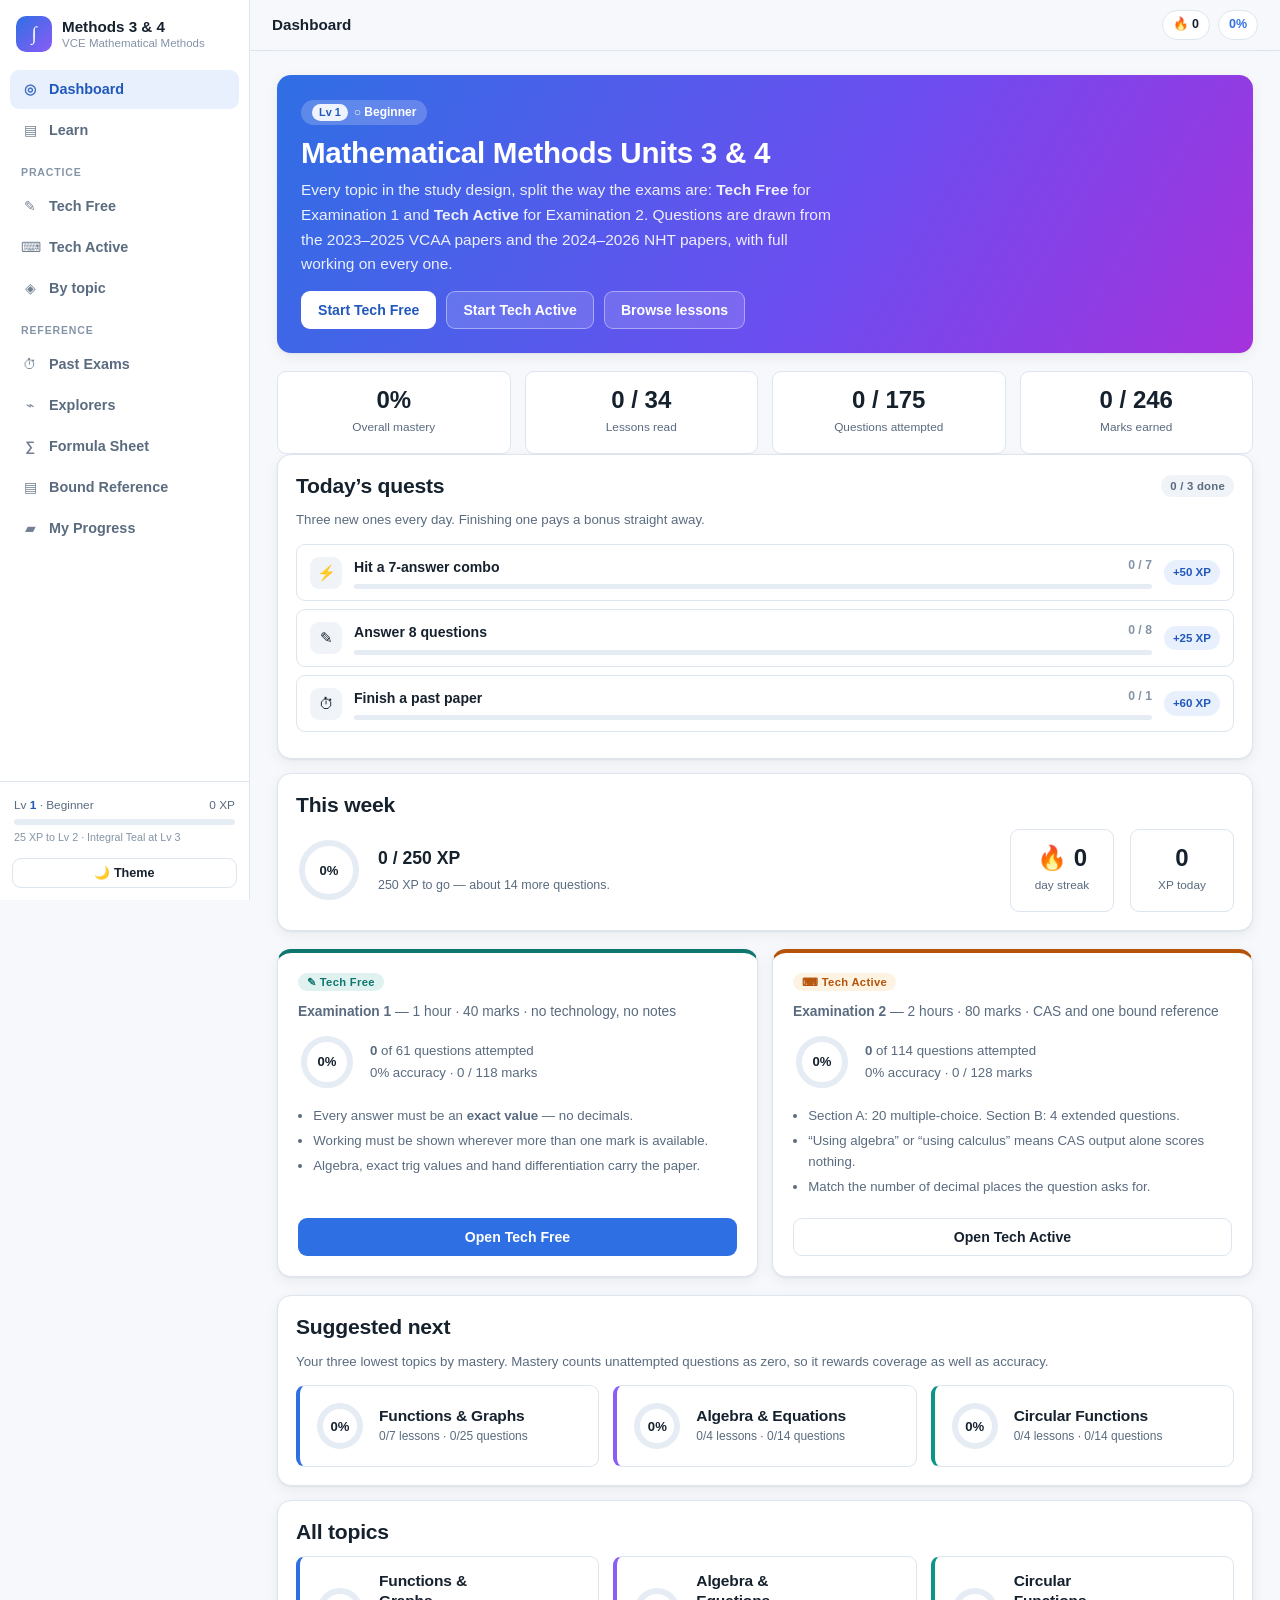
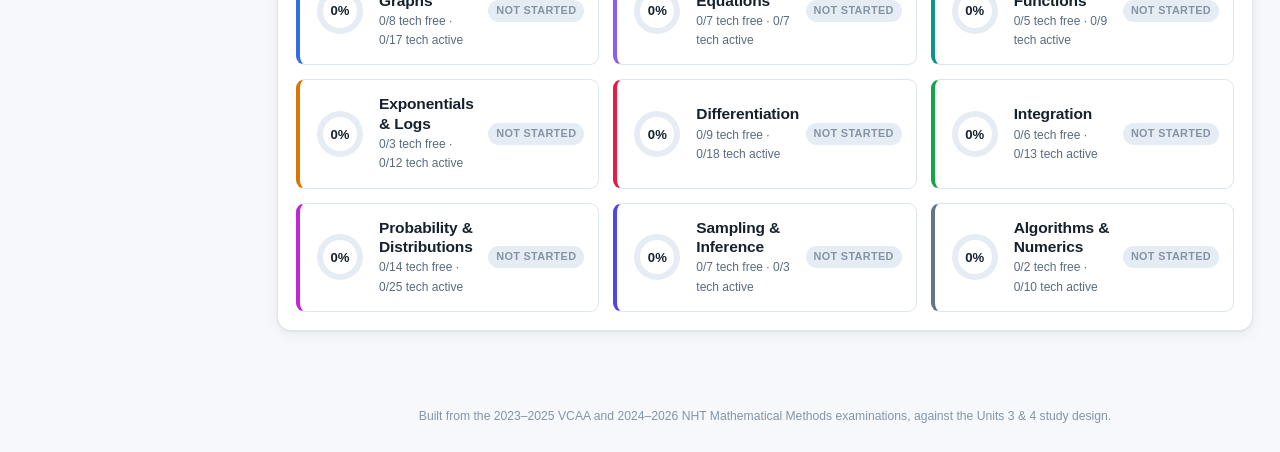
==== commit d7838581: "Embed the papers' own figures in graph questions A graph question without the graph is a different, " ====
--- a/methods.html
+++ b/methods.html
@@ -629,6 +629,21 @@
   margin-bottom:14px;font-size:.92rem;border-left:3px solid var(--text-3);
 }
 .q-context p:last-child{margin-bottom:0;}
+
+/* Figures lifted straight out of the exam paper. The artwork is black line
+   work on white, so the plate stays white in both themes rather than being
+   inverted — an inverted graph reads as a photographic negative, not a graph.
+   A thin ring keeps it from floating on the dark surface. */
+.qfig{
+  background:#fff;border:1px solid var(--border);border-radius:var(--radius-sm);
+  padding:10px;margin-bottom:14px;overflow-x:auto;text-align:center;
+}
+.qfig img{max-width:100%;height:auto;display:inline-block;}
+.qfig .figcap{
+  font-size:.72rem;color:#555;margin-top:6px;letter-spacing:.02em;
+  font-family:-apple-system,BlinkMacSystemFont,"Segoe UI",sans-serif;
+}
+@media (max-width:640px){ .qfig{padding:6px;} }
 
 .opt{
   display:flex;gap:10px;align-items:flex-start;padding:11px 13px;margin-bottom:8px;
@@ -6548,11 +6563,67 @@
          'written' -> criteria[] (self-marked), model
    ========================================================= */
 
+/* =========================================================
+   FIGURES — artwork cropped from the original examination
+   papers so a graph question can be attempted the way it was
+   set. Each entry is a base64 PNG (grayscale, trimmed), keyed
+   by an id that a question references through its `fig` field.
+   ========================================================= */
+const FIGURES = {
+  'e2_25_q11' : { cap:"2025 Examination 2, Question 11", alt:"Daily share price over a 30-day period",
+     src:'[data-uri]' },
+  'e2_25_q13' : { cap:"2025 Examination 2, Question 13", alt:"The graphs of y = f (x) and y = g (x)",
+     src:'[data-uri]' },
+  'e2_25_q13o': { cap:"2025 Examination 2, Question 13", alt:"Options A to D",
+     src:'[data-uri]' },
+  'e2_25_q17o': { cap:"2025 Examination 2, Question 17", alt:"Options A to D",
+     src:'[data-uri]' },
+  'e2_25_q2c' : { cap:"2025 Examination 2, Question 2", alt:"y = f (x) and y = g (x) meeting at (−12, 1) and (2, 8)",
+     src:'[data-uri]' },
+  'e2_25_q3'  : { cap:"2025 Examination 2, Question 3", alt:"The graph of y = f (x)",
+     src:'[data-uri]' },
+  'e2_25_q3o' : { cap:"2025 Examination 2, Question 3", alt:"Options A to D",
+     src:'[data-uri]' },
+  'e1_24_q3'  : { cap:"2024 Examination 1, Question 3", alt:"Axes provided in the paper",
+     src:'[data-uri]' },
+  'e1_24_q7'  : { cap:"2024 Examination 1, Question 7", alt:"y = x sin(x) on [0, π]",
+     src:'[data-uri]' },
+  'e1_23_q4'  : { cap:"2023 Examination 1, Question 4", alt:"y = x + 1/x over part of its domain",
+     src:'[data-uri]' },
+  'e1_23_q7'  : { cap:"2023 Examination 1, Question 7", alt:"f (x) = x² − 2x on (−∞, 1]",
+     src:'[data-uri]' },
+  'e2_23_b1'  : { cap:"2023 Examination 2, Section B Question 1", alt:"f (x) = x(x − 2)(x + 1)",
+     src:'[data-uri]' },
+  'e2_23_b2'  : { cap:"2023 Examination 2, Section B Question 2", alt:"The observation wheel",
+     src:'[data-uri]' },
+  'n1_24_q3'  : { cap:"2024 NHT Examination 1, Question 3", alt:"Axes provided in the paper",
+     src:'[data-uri]' },
+  'n1_24_q6'  : { cap:"2024 NHT Examination 1, Question 6", alt:"g (x) = sin(2x − 5π/6) + 2",
+     src:'[data-uri]' },
+  'n1_24_q9d' : { cap:"2024 NHT Examination 1, Question 9d", alt:"The region bounded by x = 1, y = g (x) and y = f (x)",
+     src:'[data-uri]' },
+  'n1_26_q7'  : { cap:"2026 NHT Examination 1, Question 7", alt:"Rectangle inscribed under f (x) = √(12 − x)",
+     src:'[data-uri]' },
+  'n1_26_q8'  : { cap:"2026 NHT Examination 1, Question 8", alt:"f (x) = log_e(1 + x²)",
+     src:'[data-uri]' },
+  'n2_26_q7'  : { cap:"2026 NHT Examination 2, Question 7", alt:"f and g on [0, 2]",
+     src:'[data-uri]' },
+  'n2_26_b2'  : { cap:"2026 NHT Examination 2, Section B Question 2", alt:"f (x) = x/(x² + 1)",
+     src:'[data-uri]' },
+  'n2_24_q10' : { cap:"2024 NHT Examination 2, Question 10", alt:"Trapezium-shaped probability density function",
+     src:'[data-uri]' },
+  'n2_24_q14' : { cap:"2024 NHT Examination 2, Question 14", alt:"f (x) = x and g (x) = cos(x)",
+     src:'[data-uri]' },
+  'n2_24_q19' : { cap:"2024 NHT Examination 2, Question 19", alt:"Part of the graph of f",
+     src:'[data-uri]' }
+};
+
 const QUESTIONS = [
 
 /* ================= FUNCTIONS & GRAPHS ================= */
 {
   id:'fq1', cat:'funcs', mode:'free', type:'exact', marks:1, src:'2023 Exam 1 Q7a',
+  fig:'e1_23_q7',
   context:`${M('f : (−∞, 1] → R,  f (x) = x')}${SUP('2')}${M(' − 2x')}.`,
   stem:'State the range of ${f}.',
   accept:['[-1,inf)','[-1,∞)','[-1,infinity)','y>=-1','[−1,∞)'],
@@ -6594,6 +6665,7 @@
 },
 {
   id:'fq4', cat:'funcs', mode:'free', type:'written', marks:2, src:'2023 Exam 1 Q7c',
+  fig:'e1_23_q7',
   context:`${M('f : (−∞, 1] → R,  f (x) = x')}${SUP('2')}${M(' − 2x')}.`,
   stem:'Determine the equation and the domain of the inverse function ${f^{−1}}.',
   criteria:[
@@ -6638,18 +6710,25 @@
 },
 {
   id:'fq7', cat:'funcs', mode:'active', type:'mc', marks:1, src:'2023 Exam 2 Q3',
-  stem:'Two functions ${p} and ${q} are continuous over their domains ${[−2, 3)} and ${(−1, 5]} respectively. The domain of the sum function ${p + q} is',
+  stem:'Two functions ${p} and ${q} are continuous over their domains, which are ${[−2, 3)} and ${(−1, 5]} respectively. The domain of the sum function ${p + q} is',
   options:[
     `${M('[−2, 5]')}`,
     `${M('[−2, −1) ∪ (3, 5]')}`,
     `${M('[−2, −1) ∪ (−1, 3) ∪ (3, 5]')}`,
+    `${M('[−1, 3]')}`,
     `${M('(−1, 3)')}`
   ],
-  answer:3,
-  explain:`${M('dom( p + q ) = dom( p ) ∩ dom( q )')}. The intersection of ${M('[−2, 3)')} and ${M('(−1, 5]')} is ${M('(−1, 3)')} — open at both ends, because ${M('−1')} is excluded from ${M('q')}'s domain and ${M('3')} is excluded from ${M('p')}'s.`
+  answer:4,
+  working:`<span class="note">a sum is only defined where BOTH functions are — so take the intersection, not the union</span>
+<span class="step">${M('[−2, 3) ∩ (−1, 5]')}</span>
+<span class="note">the left end: −1 is excluded from q's domain, so it is excluded from the intersection</span>
+<span class="note">the right end: 3 is excluded from p's domain, so it is excluded too</span>
+<span class="step">${M(' = (−1, 3)')}</span>`,
+  explain:`Two things decide it. First, <strong>intersection</strong>, not union — options A, B and C are all built from unions. Second, both endpoints are open: an endpoint survives only if it is closed in <em>both</em> domains, which rules out option D.`
 },
 {
   id:'fq8', cat:'funcs', mode:'free', type:'exact', marks:1, src:'2026 NHT Exam 1 Q8c',
+  fig:'n1_26_q8',
   context:`The point ${M('(')}${RT('2')}${M(', log')}${SUB(M('e'))}${M('(3))')} lies on ${M('y = f (x)')}. The graph has the following applied, in order: <strong>(1)</strong> a dilation by a factor of ${FR('1','2')} from the ${M('x')}-axis, then <strong>(2)</strong> a translation by 3 units in the positive direction of the ${M('x')}-axis.`,
   stem:'Find the coordinates of the image of the point.',
   accept:['(sqrt(2)+3,log_e(3)/2)','(3+sqrt(2),0.5log_e(3))','(sqrt2+3,(1/2)log_e(3))','(√2+3,½log_e(3))'],
@@ -6720,25 +6799,26 @@
   explain:`Track a general point through each sequence and compare the rule you land on with ${M('g')}. The trap is that a translation applied <em>after</em> a horizontal dilation is worth half as much as the same translation applied before it. Option C ends at ${M('a')}${SUP(M('2x − 1'))}, not ${M('a')}${SUP(M('2x + 2'))}.`
 },
 {
-  id:'fq13', cat:'funcs', mode:'active', type:'mc', marks:1, src:'2025 Exam 2 Q13 (adapted)',
-  context:`${M('f : R → R,  f (x) = x')}${SUP('2')}${M(' + 1')} and ${M('g : (2, ∞) → R,  g (x) = log')}${SUB(M('e'))}${M('(x − 2)')}.`,
-  stem:'The largest domain over which ${(g ∘ f)} is defined is',
-  options:[
-    `${M('R')}`,
-    `${M('(−∞, −1) ∪ (1, ∞)')}`,
-    `${M('(1, ∞)')}`,
-    `${M('(2, ∞)')}`
-  ],
-  answer:1,
-  working:`<span class="note">the composite needs ran( f ) ⊆ dom( g )</span>
-<span class="step">${M('ran( f ) = [1, ∞)')}      ${M('dom( g ) = (2, ∞)')}</span>
-<span class="note">[1, ∞) is NOT inside (2, ∞), so restrict dom( f ) until it is</span>
-<span class="step">${M('f (x) > 2   ⇒   x')}${SUP('2')}${M(' + 1 > 2   ⇒   x')}${SUP('2')}${M(' > 1')}</span>
-<span class="step">${M('x < −1  or  x > 1')}</span>`,
-  explain:`The containment condition fails as stated, so the composite is not defined on all of ${M('R')} — that rules out option A. Restricting to where ${M('f (x) > 2')} gives two intervals, because ${M('x')}${SUP('2')}${M(' > 1')} is satisfied on both sides of the origin. Option C is the trap for anyone who takes only the positive square root.`
+  id:'fq13', cat:'funcs', mode:'active', type:'mc', marks:1, src:'2025 Exam 2 Q13',
+  context:`The graphs of ${M('y = f (x)')} and ${M('y = g (x)')} are sketched on the same set of axes below.`,
+  fig:'e2_25_q13',
+  stem:'Which of the following could be the graph of ${y = (g ∘ f)(x)}?',
+  figAfter:'e2_25_q13o',
+  options:['Graph A','Graph B','Graph C','Graph D'],
+  answer:0,
+  working:`<span class="note">work out the shape of g(f(x)) from the two graphs rather than trying to find rules</span>
+<span class="step">${M('f')} is a <strong>decreasing straight line</strong>; ${M('g')} is a positive quartic with two minima either side of a local maximum</span>
+<span class="note">what does feeding a line into g do?</span>
+<span class="step">a linear inner function only stretches and flips the horizontal axis — it cannot change how many turning points there are, nor which way the ends go</span>
+<span class="step">so ${M('g ∘ f')} is still a positive quartic: two minima, one local maximum between them, both ends heading up ✓</span>
+<span class="note">now eliminate</span>
+<span class="step">B and D open <em>downwards</em> at the ends — impossible for g composed with anything ✗</span>
+<span class="step">C has its local maximum well left of the origin; ${M('f')} is decreasing, so the picture is reflected — the maximum must sit near ${M('x = 0')} as in A ✓</span>`,
+  explain:`The shortcut is that the <strong>outer</strong> function fixes the shape. Composing with a decreasing line reflects and rescales horizontally, so the number of turning points and the direction of both ends are inherited from ${M('g')} unchanged. That kills half the options before you look at any detail.`
 },
 {
   id:'fq14', cat:'funcs', mode:'free', type:'written', marks:3, src:'2024 Exam 1 Q3a',
+  fig:'e1_24_q3',
   stem:'Sketch the graph of ${g (x) = 1/(x + 3)^2 − 2}, labelling all asymptotes with their equations and axis intercepts with their coordinates.',
   criteria:[
     {t:'Both asymptotes drawn and labelled: x = −3 and y = −2', m:1},
@@ -6876,10 +6956,19 @@
 },
 {
   id:'aq10', cat:'algebra', mode:'active', type:'mc', marks:1, src:'2023 Exam 2 Q2',
-  stem:'For the parabola ${y = ax^2 + 2bx + c}, the equation of the axis of symmetry is',
-  options:[`${M('x = −')}${FR(M('b'),M('a'))}`,`${M('x = −')}${FR(M('b'),M('2a'))}`,`${M('y = c')}`,`${M('x = ')}${FR(M('b'),M('a'))}`],
+  stem:'For the parabola with equation ${y = ax^2 + 2bx + c}, where ${a, b, c ∈ R}, the equation of the axis of symmetry is',
+  options:[
+    `${M('x = −')}${FR(M('b'),M('a'))}`,
+    `${M('x = −')}${FR(M('b'),M('2a'))}`,
+    `${M('y = c')}`,
+    `${M('x = ')}${FR(M('b'),M('a'))}`,
+    `${M('x = ')}${FR(M('b'),M('2a'))}`
+  ],
   answer:0,
-  explain:`The standard axis of symmetry is ${M('x = −')}${FR(M('B'),M('2A'))} for ${M('y = Ax')}${SUP('2')}${M(' + Bx + C')}. Here ${M('B = 2b')} and ${M('A = a')}, so ${M('x = −')}${FR('2b','2a')}${M(' = −')}${FR(M('b'),M('a'))}. The doubled coefficient is the entire trick.`
+  working:`<span class="note">the axis of symmetry of y = Ax² + Bx + C is x = −B/(2A)</span>
+<span class="step">here ${M('A = a')} and ${M('B = 2b')}</span>
+<span class="step">${M('x = −')}${FR(M('2b'),M('2a'))}${M(' = −')}${FR(M('b'),M('a'))}</span>`,
+  explain:`The whole question is the coefficient of ${M('x')} being ${M('2b')}, not ${M('b')} — the 2 cancels against the 2 in the denominator. Option B is the answer you get by quoting the formula without looking at what ${M('B')} actually is here, which is exactly the mistake the question is set to catch.`
 },
 {
   id:'aq11', cat:'algebra', mode:'free', type:'exact', marks:1, src:'2025 Exam 1 Q7a',
@@ -7055,6 +7144,7 @@
 },
 {
   id:'eq2', cat:'explog', mode:'free', type:'written', marks:3, src:'2024 NHT Exam 1 Q3b',
+  fig:'n1_24_q3',
   stem:'Sketch ${f (x) = 3 log_e(2 − x)}, labelling the asymptote with its equation and the axis intercepts with their coordinates.',
   criteria:[
     {t:'Vertical asymptote x = 2 drawn dashed and labelled', m:1},
@@ -7207,6 +7297,7 @@
 },
 {
   id:'dq7', cat:'diff', mode:'free', type:'exact', marks:2, src:'2026 NHT Exam 1 Q7b',
+  fig:'n1_26_q7',
   context:`A rectangle inscribed under ${M('f (x) = ')}${RT(M('12 − x'))} has area ${M('A(k) = ')}${RT(M('12k')+SUP('2')+M(' − k')+SUP('3'))}${M('')} for ${M('0 < k < 12')}.`,
   stem:'Determine the value of ${k} that maximises the area of the rectangle.',
   accept:['k=8','8'],
@@ -7220,21 +7311,17 @@
   explain:`Maximising ${M('A')}${SUP('2')} rather than ${M('A')} avoids differentiating a square root entirely, and is completely valid because squaring is increasing on positive values. Note the justification step — a stationary point is not automatically a maximum.`
 },
 {
-  id:'dq8', cat:'diff', mode:'active', type:'mc', marks:1, src:'2025 Exam 2 Q11 (adapted)',
-  context:`The original question shows a 30-day share-price chart. These are the prices, in dollars, read off it on the days the options refer to:
-<div class="table-scroll"><table class="tbl">
-<tr><th>Day</th><td>3</td><td>10</td><td>14</td><td>17</td><td>21</td><td>28</td></tr>
-<tr><th>Price ($)</th><td>34.8</td><td>36.4</td><td>35.0</td><td>37.4</td><td>37.0</td><td>39.6</td></tr>
-</table></div>`,
+  id:'dq8', cat:'diff', mode:'active', type:'mc', marks:1, src:'2025 Exam 2 Q11',
+  fig:'e2_25_q11',
   stem:'Over which of the following time intervals did the daily price undergo the greatest average rate of change?',
   options:['day 3 to day 10','day 3 to day 17','day 14 to day 21','day 14 to day 28'],
   answer:3,
-  working:`<span class="note">average rate of change = gradient of the chord = rise ÷ run</span>
-<span class="step">day 3 → 10:  ${FR('36.4 − 34.8','7')}${M(' = ')}${FR('1.6','7')}${M(' ≈ 0.23')}</span>
-<span class="step">day 3 → 17:  ${FR('37.4 − 34.8','14')}${M(' = ')}${FR('2.6','14')}${M(' ≈ 0.19')}</span>
-<span class="step">day 14 → 21: ${FR('37.0 − 35.0','7')}${M(' = ')}${FR('2.0','7')}${M(' ≈ 0.29')}</span>
-<span class="step">day 14 → 28: ${FR('39.6 − 35.0','14')}${M(' = ')}${FR('4.6','14')}${M(' ≈ 0.33')} ✓</span>`,
-  explain:`The longest interval wins here, which is the point: a bigger rise over a longer run can still beat a smaller rise over a short one. Rank by the <em>quotient</em>, never by the rise alone — day 14 to 28 climbs the most <strong>and</strong> has the steepest chord, but those two need not go together.`
+  working:`<span class="note">average rate of change = gradient of the chord = rise ÷ run; read both endpoints off the chart</span>
+<span class="step">day 3 → 10:  ${FR('36.4 − 34.8','7')}${M(' ≈ 0.23')}</span>
+<span class="step">day 3 → 17:  ${FR('37.4 − 34.8','14')}${M(' ≈ 0.19')}</span>
+<span class="step">day 14 → 21: ${FR('37.0 − 35.0','7')}${M(' ≈ 0.29')}</span>
+<span class="step">day 14 → 28: ${FR('39.6 − 35.0','14')}${M(' ≈ 0.33')} ✓</span>`,
+  explain:`The longest interval wins here, which is the point of the question: a bigger rise over a longer run can still beat a smaller rise over a short one. Rank by the <em>quotient</em>, never by the rise alone. Day 3 to 17 is the trap — it climbs steadily but the two dips inside it flatten the chord.`
 },
 {
   id:'dq9', cat:'diff', mode:'active', type:'mc', marks:1, src:'2026 NHT Exam 2 Q9',
@@ -7254,6 +7341,7 @@
 },
 {
   id:'dq10', cat:'diff', mode:'active', type:'written', marks:3, src:'2026 NHT Exam 2 Q2e i',
+  fig:'n2_26_b2',
   context:`${M('f (x) = ')}${FR(M('x'),M('x')+SUP('2')+M(' + 1'))}, and ${M('0 < a < b')}.`,
   stem:'Show, using algebra, that the average rate of change of ${f} over ${[a, b]} is ${(1 − ab) / ((a^2 + 1)(b^2 + 1))}.',
   criteria:[
@@ -7300,6 +7388,7 @@
 },
 {
   id:'iq2', cat:'integ', mode:'free', type:'exact', marks:2, src:'2023 Exam 1 Q4',
+  fig:'e1_23_q4',
   context:`The graph of ${M('y = x + ')}${FR('1',M('x'))} over part of its domain.`,
   stem:'Use two trapeziums of equal width to approximate the area between the curve, the ${x}-axis and the lines ${x = 1} and ${x = 3}.',
   accept:['31/6','5.1667','5 1/6'],
@@ -7315,6 +7404,7 @@
 },
 {
   id:'iq3', cat:'integ', mode:'free', type:'exact', marks:3, src:'2024 Exam 1 Q7a',
+  fig:'e1_24_q7',
   context:`${M('f : [−π, π] → R,  f (x) = x sin(x)')}.`,
   stem:'Use the trapezium rule with step size ${π/3} to approximate the total area between ${y = f (x)} and the ${x}-axis over ${x ∈ [0, π]}.',
   accept:['pi^2sqrt(3)/6','(pi^2*sqrt(3))/6','π²√3/6','2.849'],
@@ -7332,6 +7422,7 @@
 },
 {
   id:'iq4', cat:'integ', mode:'free', type:'exact', marks:2, src:'2024 Exam 1 Q3b',
+  fig:'e1_24_q3',
   context:`${M('g (x) = ')}${FR('1',M('(x + 3)')+SUP('2'))}${M(' − 2')}.`,
   stem:'Determine the area of the region bounded by the line ${x = −2}, the ${x}-axis, the ${y}-axis and the graph of ${y = g (x)}.',
   accept:['10/3','3.333'],
@@ -7348,30 +7439,38 @@
   id:'iq5', cat:'integ', mode:'active', type:'mc', marks:1, src:'2023 Exam 2 Q6',
   context:`${IG('3','10',M(' f (x) dx'))}${M(' = C')} and ${IG('7','10',M(' f (x) dx'))}${M(' = D')}.`,
   stem:'The value of ${∫_7^3 f (x) dx} is',
-  options:[`${M('C + D')}`,`${M('C + D − 3')}`,`${M('C − D')}`,`${M('D − C')}`],
+  options:[
+    `${M('C + D')}`,
+    `${M('C + D − 3')}`,
+    `${M('C − D')}`,
+    `${M('D − C')}`,
+    `${M('CD − 3')}`
+  ],
   answer:3,
-  working:`<span class="step">${IG('3','7','')}${M(' + ')}${IG('7','10','')}${M(' = ')}${IG('3','10','')}</span>
-<span class="step">${IG('3','7','')}${M(' = C − D')}</span>
-<span class="note">reversing the limits reverses the sign</span>
-<span class="step">${IG('7','3','')}${M(' = −(C − D) = D − C')}</span>`,
-  explain:`Two properties in one question: splitting an interval at an interior point, and the sign change on reversing limits. Missing the reversal gives ${M('C − D')}, which is the designed distractor.`
-},
-{
-  id:'iq6', cat:'integ', mode:'active', type:'mc', marks:1, src:'2025 Exam 2 Q17 (adapted)',
-  context:`${M('f : R → R')} satisfies ${IG('1','2',M(' f (x) dx'))}${M(' = ')}${IG('1','3',M(' f (x) dx'))}.`,
-  stem:'Which of the following must be true?',
-  options:[
-    `${M('f (x) = 0')} for every ${M('x ∈ [2, 3]')}`,
-    `${IG('2','3',M(' f (x) dx'))}${M(' = 0')}`,
-    `${M('f')} is decreasing on ${M('[2, 3]')}`,
-    `${M('f (2) = f (3)')}`
-  ],
-  answer:1,
-  working:`<span class="note">split the larger integral at x = 2</span>
-<span class="step">${IG('1','3','')}${M(' = ')}${IG('1','2','')}${M(' + ')}${IG('2','3','')}</span>
-<span class="note">the two given integrals are equal, so</span>
-<span class="step">${IG('2','3',M(' f (x) dx'))}${M(' = 0')}</span>`,
-  explain:`A zero definite integral does <strong>not</strong> mean the function is zero — it means the positive and negative signed areas on ${M('[2, 3]')} cancel exactly. So option A is far too strong, and nothing at all follows about whether ${M('f')} is decreasing or about the endpoint values.`
+  working:`<span class="note">build the interval you want out of the two you are given</span>
+<span class="step">${IG('3','10',M(' f'))}${M(' = ')}${IG('3','7',M(' f'))}${M(' + ')}${IG('7','10',M(' f'))}</span>
+<span class="step">${M('C = ')}${IG('3','7',M(' f'))}${M(' + D')}   ⇒   ${IG('3','7',M(' f'))}${M(' = C − D')}</span>
+<span class="note">the wanted integral runs the other way, so change the sign</span>
+<span class="step">${IG('7','3',M(' f'))}${M(' = −(C − D) = D − C')}</span>`,
+  explain:`Two moves, and each is a mark's worth of care: splitting at 7 to make the interval you have, then <strong>reversing the limits</strong>, which negates the value. Option C is what you get by doing the first and forgetting the second.`
+},
+{
+  id:'iq6', cat:'integ', mode:'active', type:'mc', marks:1, src:'2025 Exam 2 Q17',
+  context:`${M('f : R → R')} satisfies ${IG('1','2',M(' f (x) dx'))}${M(' > ')}${IG('1','3',M(' f (x) dx'))}.`,
+  stem:'The graph of ${y = f (x)} could be',
+  figAfter:'e2_25_q17o',
+  options:['Graph A','Graph B','Graph C','Graph D'],
+  answer:0,
+  working:`<span class="note">turn the condition into a statement about one interval</span>
+<span class="step">${IG('1','3',M(' f'))}${M(' = ')}${IG('1','2',M(' f'))}${M(' + ')}${IG('2','3',M(' f'))}</span>
+<span class="note">so the inequality says the extra piece must be negative</span>
+<span class="step">${IG('1','2',M(' f'))}${M(' > ')}${IG('1','2',M(' f'))}${M(' + ')}${IG('2','3',M(' f'))}   ⇒   ${IG('2','3',M(' f'))}${M(' < 0')}</span>
+<span class="note">so the only question is: which graph has net negative signed area between x = 2 and x = 3?</span>
+<span class="step">A: the parabola is <strong>below</strong> the axis across most of [2, 3] ✓</span>
+<span class="step">B: the line is above the axis throughout [2, 3] ✗</span>
+<span class="step">C: the horizontal segment sits above the axis ✗</span>
+<span class="step">D: the cubic is above the axis between its roots at 2 and 3 ✗</span>`,
+  explain:`Extending the upper limit and getting a <em>smaller</em> answer can only mean the added strip contributed negative signed area. Everything outside ${M('[2, 3]')} is irrelevant — do not waste time reading the rest of each graph.`
 },
 {
   id:'iq7', cat:'integ', mode:'active', type:'exact', marks:2, src:'2025 Exam 2 Q1d',
@@ -7405,6 +7504,7 @@
 },
 {
   id:'iq9', cat:'integ', mode:'active', type:'numeric', marks:2, src:'2025 Exam 2 Q2c',
+  fig:'e2_25_q2c',
   context:`${M('f (x) = ')}${FR(M('x'),'2')}${M(' + 7')} and ${M('g (x) = A e')}${SUP(M('kx'))} with ${M('A = 2')}${SUP(FR('18','7'))} and ${M('k = ')}${FR('3','14')}${M('log')}${SUB(M('e'))}${M('(2)')}. They intersect at ${M('(−12, 1)')} and ${M('(2, 8)')}.`,
   stem:'Use a definite integral to evaluate the area bounded by the two graphs for ${x ∈ [−12, 2]}, correct to two decimal places.',
   answer:15.87, tol:0.002,
@@ -7420,6 +7520,7 @@
 },
 {
   id:'iq10', cat:'integ', mode:'active', type:'written', marks:3, src:'2026 NHT Exam 2 Q2f iii',
+  fig:'n2_26_b2',
   context:`${M('g (x) = ')}${FR(M('x'),M('x')+SUP('2')+M(' + k'))}, ${M('k ∈ (0, ∞)')}, and ${M('L')} is the straight line through the two stationary points of ${M('g')}.`,
   stem:'Find the total area of the regions bounded by ${y = g (x)} and the line ${L} between the stationary points.',
   criteria:[
@@ -7912,6 +8013,7 @@
 },
 {
   id:'gq6', cat:'algo', mode:'free', type:'exact', marks:2, src:'2024 NHT Exam 1 Q6a',
+  fig:'n1_24_q6',
   context:`${M('g (x) = sin( 2x − ')}${FR('5π','6')}${M(' ) + 2')}.`,
   stem:'Using the trapezium rule with three trapeziums of equal width, estimate the area bounded by ${y = g (x)}, the ${x}-axis and the lines ${x = π/6} and ${x = 2π/3}.',
   accept:['pi','π','3.1416','3.14'],
@@ -7928,6 +8030,7 @@
 },
 {
   id:'gq7', cat:'algo', mode:'free', type:'exact', marks:2, src:'2024 NHT Exam 1 Q6b',
+  fig:'n1_24_q6',
   context:`${M('h : [')}${FR('π','6')}${M(', ')}${FR('2π','3')}${M('] → R,  h (x) = k g (x)')}, where ${M('g (x) = sin( 2x − ')}${FR('5π','6')}${M(' ) + 2')} and ${M('k ∈ R')}.`,
   stem:'Using calculus, find ${k} such that ${h} is a probability density function.',
   accept:['1/pi','1/π','k=1/pi','0.3183'],
@@ -8399,6 +8502,7 @@
 },
 {
   id:'nq33', cat:'prob', mode:'active', type:'mc', marks:1, src:'2024 NHT Exam 2 A Q10',
+  fig:'n2_24_q10',
   context:`A probability density function is trapezium-shaped: it rises from ${M('(−2, 0)')} to ${M('(−k, k)')}, runs flat across to ${M('(k, k)')}, then falls to ${M('(2, 0)')}, and is zero elsewhere.`,
   stem:'Find the value of ${k}.',
   options:[
@@ -8434,6 +8538,7 @@
 },
 {
   id:'nq35', cat:'algo', mode:'active', type:'mc', marks:1, src:'2024 NHT Exam 2 A Q14',
+  fig:'n2_24_q14',
   context:`<div class="cas">define intersect(x0, x1):
     x ← x0
     while x &lt; x1
@@ -8484,6 +8589,7 @@
 },
 {
   id:'nq38', cat:'diff', mode:'active', type:'mc', marks:1, src:'2024 NHT Exam 2 A Q19',
+  fig:'n2_24_q19',
   context:`${M('f : R → R')} is continuous and differentiable, with a local <strong>minimum</strong> at ${M('x = −1')} and a local <strong>maximum</strong> at ${M('x = 3')}.`,
   stem:'The solution to the inequality ${(x^2 − x − 2) f′(x) > 0} is',
   options:[`${M('−1 < x < 2')}`,`${M('−1 < x < 3')}`,`${M('2 < x < 3')}`,`${M('x < −1')} or ${M('x > 2')}`,`${M('x < −1')} or ${M('x > 3')}`],
@@ -8503,33 +8609,41 @@
 /* ================= 2023 VCAA EXAMINATION 2 ================= */
 {
   id:'nq39', cat:'circ', mode:'active', type:'mc', marks:1, src:'2023 Exam 2 A Q1',
-  context:`${M('f (x) = ')}${FR('1','2')}${M(' sin(3x) − 2')}.`,
+  context:`${M('f (x) = −')}${FR('1','2')}${M(' sin(3x + 2π)')}.`,
   stem:'The amplitude ${A} and the period ${P} of ${f} are',
   options:[
-    `${M('A = ')}${FR('1','2')}${M(',  P = 3π')}`,
-    `${M('A = ')}${FR('1','2')}${M(',  P = ')}${FR('2π','3')}`,
-    `${M('A = ')}${FR('1','2')}${M(',  P = ')}${FR('3π','2')}`,
-    `${M('A = −')}${FR('1','2')}${M(',  P = 3π')}`,
-    `${M('A = −')}${FR('1','2')}${M(',  P = ')}${FR('2π','3')}`
+    `${M('A = −')}${FR('1','2')}${M(',  P = ')}${FR('π','3')}`,
+    `${M('A = −')}${FR('1','2')}${M(',  P = ')}${FR('2π','3')}`,
+    `${M('A = −')}${FR('1','2')}${M(',  P = ')}${FR('3π','2')}`,
+    `${M('A = ')}${FR('1','2')}${M(',  P = ')}${FR('π','3')}`,
+    `${M('A = ')}${FR('1','2')}${M(',  P = ')}${FR('2π','3')}`
   ],
-  answer:1,
-  working:`<span class="note">amplitude is the absolute value of the coefficient</span>
-<span class="step">${M('A = |')}${FR('1','2')}${M('| = ')}${FR('1','2')}</span>
-<span class="note">period of sin(nx) is 2π / |n|</span>
-<span class="step">${M('P = ')}${FR('2π','3')}</span>`,
-  explain:`Two things the ${M('− 2')} does <em>not</em> affect: amplitude and period. It only shifts the graph down, moving the mean line to ${M('y = −2')}. And amplitude is never negative — options D and E fail on that alone.`
+  answer:4,
+  working:`<span class="note">amplitude is the MODULUS of the coefficient — it is a distance, so it is never negative</span>
+<span class="step">${M('A = |−')}${FR('1','2')}${M('| = ')}${FR('1','2')}</span>
+<span class="note">period depends only on the coefficient of x inside</span>
+<span class="step">${M('P = ')}${FR('2π',M('|3|'))}${M(' = ')}${FR('2π','3')}</span>
+<span class="note">the + 2π inside is a full-period shift, so it changes nothing at all</span>`,
+  explain:`Three separate traps in one question. The minus sign reflects the graph but does <strong>not</strong> make the amplitude negative — that rules out A, B and C at a stroke. The ${M('+ 2π')} looks like it matters and does not: shifting a sine by a whole period leaves it identical. And the period is ${FR('2π','3')}, not ${FR('π','3')}.`
 },
 {
   id:'nq40', cat:'diff', mode:'active', type:'mc', marks:1, src:'2023 Exam 2 A Q5',
   stem:'Which one of the following functions has a horizontal tangent at ${(0, 0)}?',
-  options:[`${M('y = x')}${SUP(FR('1','3'))}${M(' − 1')}`,`${M('y = x')}${SUP(FR('1','3'))}`,`${M('y = x')}${SUP(FR('2','3'))}`,`${M('y = x')}${SUP(FR('4','3'))}`,`${M('y = x')}${SUP(FR('3','4'))}`],
+  options:[
+    `${M('y = x')}${SUP(M('−')+FR('1','3'))}`,
+    `${M('y = x')}${SUP(FR('1','3'))}`,
+    `${M('y = x')}${SUP(FR('2','3'))}`,
+    `${M('y = x')}${SUP(FR('4','3'))}`,
+    `${M('y = x')}${SUP(FR('3','4'))}`
+  ],
   answer:3,
-  working:`<span class="note">a horizontal tangent needs the derivative to exist AND equal zero at x = 0</span>
-<span class="step">${M('y = x')}${SUP(M('p'))}   ⇒   ${M("y ′ = p x")}${SUP(M('p − 1'))}</span>
-<span class="note">this tends to 0 as x → 0 only when p − 1 &gt; 0, i.e. p &gt; 1</span>
-<span class="step">only ${FR('4','3')}${M(' > 1')}</span>
-<span class="note">check the point: (0)^(4/3) = 0 ✓ passes through the origin</span>`,
-  explain:`For ${M('p < 1')} the derivative ${M('p x')}${SUP(M('p−1'))} has a negative index, so it blows up at ${M('x = 0')} — a <strong>vertical</strong> tangent, not a horizontal one. Option A also fails because it does not pass through the origin at all.`
+  working:`<span class="note">for y = x^n the derivative is n·x^(n−1); a horizontal tangent at the origin needs that to be 0 at x = 0, which happens only when the new index n − 1 is positive</span>
+<span class="step">A: ${M('n = −')}${FR('1','3')} — not even defined at ${M('x = 0')} ✗</span>
+<span class="step">B: ${M('n = ')}${FR('1','3')}${M('  ⇒  ')}${FR('1','3')}${M('x')}${SUP(M('−')+FR('2','3'))} → ∞ (vertical tangent) ✗</span>
+<span class="step">C: ${M('n = ')}${FR('2','3')}${M('  ⇒  ')}${FR('2','3')}${M('x')}${SUP(M('−')+FR('1','3'))} → ∞ (cusp) ✗</span>
+<span class="step">D: ${M('n = ')}${FR('4','3')}${M('  ⇒  ')}${FR('4','3')}${M('x')}${SUP(FR('1','3'))}${M(' → 0')} ✓</span>
+<span class="step">E: ${M('n = ')}${FR('3','4')}${M('  ⇒  ')}${FR('3','4')}${M('x')}${SUP(M('−')+FR('1','4'))} → ∞ ✗</span>`,
+  explain:`The test reduces to a single comparison: is the index bigger than 1? Only ${FR('4','3')} is. Every index between 0 and 1 gives a derivative that blows up at the origin — a vertical tangent or a cusp, not a horizontal one.`
 },
 {
   id:'nq41', cat:'diff', mode:'active', type:'mc', marks:1, src:'2023 Exam 2 A Q11',
@@ -8605,6 +8719,7 @@
 },
 {
   id:'nq46', cat:'funcs', mode:'active', type:'exact', marks:1, src:'2023 Exam 2 B Q1a',
+  fig:'e2_23_b1',
   context:`${M('f : R → R,  f (x) = x(x − 2)(x + 1)')}.`,
   stem:'State the coordinates of all axial intercepts of ${f}.',
   accept:['(0,0),(2,0),(-1,0)','(-1,0),(0,0),(2,0)','(0,0)(2,0)(-1,0)'],
@@ -8616,6 +8731,7 @@
 },
 {
   id:'nq47', cat:'circ', mode:'active', type:'written', marks:2, src:'2023 Exam 2 B Q2a',
+  fig:'e2_23_b2',
   context:`An observation wheel completes one rotation every 30 minutes, has radius 60 m, and its lowest point is 15 m above the ground. Height is modelled by ${M('h (t) = −60 cos(bt) + c')}.`,
   stem:'Show that ${b = π/15} and ${c = 75}.',
   criteria:[
@@ -8956,6 +9072,64 @@
 <span class="step">${IG('1','2',M(' 4x')+SUP('3')+M(' dx'))}${M(' = [ x')}${SUP('4')}${M(' ]')}${SUB('1')}${SUP('2')}</span>
 <span class="step">${M(' = 16 − 1 = 15')}</span>`,
   explain:`Because ${M('4x')}${SUP('3')} is positive throughout ${M('[1, 2]')}, no splitting or absolute values are needed — the signed integral and the area agree. Always check the sign before assuming that.`
+},
+
+/* ===== questions that need the paper's artwork, now that it is embedded ===== */
+{
+  id:'fq15', cat:'funcs', mode:'active', type:'mc', marks:1, src:'2025 Exam 2 Q3',
+  context:`The graph of ${M('y = f (x)')} is shown below.`,
+  fig:'e2_25_q3',
+  stem:'Which one of the following options best represents the graph of ${y = f (−x) + 2}?',
+  figAfter:'e2_25_q3o',
+  options:['Graph A','Graph B','Graph C','Graph D'],
+  answer:1,
+  working:`<span class="note">two transformations, in this order: reflect in the y-axis, then shift up 2</span>
+<span class="note">track the features you can read off exactly</span>
+<span class="step">local max ${M('(0, 1)')}: the reflection fixes it, the shift lifts it → ${M('(0, 3)')}</span>
+<span class="step">local min ${M('(2, −1.4)')}: reflects to ${M('x = −2')}, then lifts → about ${M('(−2, 0.6)')}</span>
+<span class="step">right end ${M('(4, 2)')}: reflects to ${M('x = −4')}, then lifts → about ${M('(−4, 4)')}</span>
+<span class="note">now test the options against those three</span>
+<span class="step">A: the maximum only reaches 2 and the left minimum dips below the axis ✗</span>
+<span class="step">B: max ${M('(0, 3)')}, min near ${M('(−2, 0.8)')}, left end climbing past 4 ✓</span>
+<span class="step">C and D never cross the axis and turn the wrong number of times ✗</span>`,
+  explain:`Do not try to picture the whole curve moving at once. Pick two or three <strong>named points</strong>, put each through the transformation, and test the options against those. The reflection is in the ${M('y')}-axis because the change is applied to ${M('x')}, and it happens <em>before</em> the vertical shift.`
+},
+{
+  id:'aq12', cat:'algebra', mode:'active', type:'mc', marks:1, src:'2026 NHT Exam 2 Q7',
+  context:`${M('f : [0, 2] → R')} and ${M('g : [0, 2] → R')} are continuous, and their graphs are drawn to scale below.`,
+  fig:'n2_26_q7',
+  stem:'There is a value of ${x} for which ${f (x) + g (x) = 0} within the interval',
+  options:[
+    `${M('[0, ')}${FR('1','2')}${M(')')}`,
+    `${M('[')}${FR('1','2')}${M(', 1)')}`,
+    `${M('[1, ')}${FR('3','2')}${M(')')}`,
+    `${M('[')}${FR('3','2')}${M(', 2]')}`
+  ],
+  answer:0,
+  working:`<span class="note">read both graphs at the endpoints and ADD them — do not look for a crossing</span>
+<span class="step">${M('x = 0')}:  ${M('f ≈ 0.5')}, ${M('g ≈ −0.78')}   ⇒   sum ${M('≈ −0.28')} (negative)</span>
+<span class="step">${M('x = ')}${FR('1','2')}:  ${M('f ≈ 0.42')}, ${M('g ≈ −0.28')}   ⇒   sum ${M('≈ +0.14')} (positive)</span>
+<span class="note">both functions are continuous, so a sign change guarantees a root between them</span>
+<span class="step">the root lies in ${M('[0, ')}${FR('1','2')}${M(')')}</span>`,
+  explain:`The intermediate value theorem, used the way examiners like it: solve nothing, just evaluate the <strong>sum</strong> at each endpoint and find where it changes sign. The trap is the visible crossing near ${M('x = 1')} — that is where ${M('f = g')}, not where ${M('f = −g')}.`
+},
+{
+  id:'iq11', cat:'integ', mode:'free', type:'exact', marks:4, src:'2024 NHT Exam 1 Q9d',
+  context:`${M('f : (0, ∞) → R,  f (x) = (x − 1) e')}${SUP(M('−x'))}, and ${M('y = g (x)')} is the tangent to ${M('y = f (x)')} at ${M('(3, f (3))')}. Part c established that ${FR(M('d'),M('dx'))}${M('(−x e')}${SUP(M('−x'))}${M(') = f (x)')}.`,
+  fig:'n1_24_q9d',
+  stem:'Determine the area of the region bounded by the line ${x = 1}, ${y = g (x)} and the graph of ${y = f (x)}.',
+  accept:['9e^-3-e^-1','9/e^3-1/e','9e^(-3)-e^(-1)','0.0802','0.08'],
+  answer:`${M('9e')}${SUP('−3')}${M(' − e')}${SUP('−1')}`,
+  working:`<span class="note">first the tangent — you need f (3) and f ′(3)</span>
+<span class="step">${M("f ′(x) = e")}${SUP(M('−x'))}${M(' − (x − 1) e')}${SUP(M('−x'))}${M(' = (2 − x) e')}${SUP(M('−x'))}</span>
+<span class="step">${M('f (3) = 2e')}${SUP('−3')},   ${M("f ′(3) = −e")}${SUP('−3')}</span>
+<span class="step">${M('g (x) = 2e')}${SUP('−3')}${M(' − e')}${SUP('−3')}${M('(x − 3) = e')}${SUP('−3')}${M('(5 − x)')}</span>
+<span class="note">the tangent lies above the curve on [1, 3], so integrate g − f</span>
+<span class="step">${IG('1','3',M(' e')+SUP('−3')+M('(5 − x) dx'))}${M(' = e')}${SUP('−3')}${M('[ 5x − ')}${FR(M('x')+SUP('2'),'2')}${M(' ]')}${SUB('1')}${SUP('3')}${M(' = 6e')}${SUP('−3')}</span>
+<span class="note">the curve part is where the given antiderivative earns its keep</span>
+<span class="step">${IG('1','3',M(' f (x) dx'))}${M(' = [ −x e')}${SUP(M('−x'))}${M(' ]')}${SUB('1')}${SUP('3')}${M(' = −3e')}${SUP('−3')}${M(' + e')}${SUP('−1')}</span>
+<span class="step">area ${M(' = 6e')}${SUP('−3')}${M(' − ( e')}${SUP('−1')}${M(' − 3e')}${SUP('−3')}${M(' ) = 9e')}${SUP('−3')}${M(' − e')}${SUP('−1')}</span>`,
+  explain:`Four marks, and the hint in part c is the whole question: ${M('(x − 1)e')}${SUP(M('−x'))} has no obvious antiderivative, but you are handed one — recognise that ${M('−x e')}${SUP(M('−x'))} <em>is</em> it and the integral collapses to substituting two limits. The value ${M('≈ 0.08')} is tiny, which matches the thin sliver in the diagram: a free sanity check.`
 }
 ];
 
@@ -9048,6 +9222,8 @@
       {label:'Q6a',  qid:'gq6'},
       {label:'Q6b',  qid:'gq7'},
       {label:'Q7b',  qid:'pq21'}
+      ,
+      {label:'Q9d',  qid:'iq11'}
     ]
   },
   {
@@ -9079,6 +9255,7 @@
     items:[
       {label:'A Q1',      qid:'cq6'},
       {label:'A Q2',      qid:'cq7'},
+      {label:'A Q3',   qid:'fq15'},
       {label:'A Q4',      qid:'aq2'},
       {label:'A Q5',      qid:'fq6'},
       {label:'A Q6',      qid:'gq4'},
@@ -9146,6 +9323,7 @@
       {label:'A Q4',     qid:'fq3'},
       {label:'A Q5',     qid:'gq3'},
       {label:'A Q6',     qid:'eq6'},
+      {label:'A Q7',     qid:'aq12'},
       {label:'A Q8',     qid:'aq7'},
       {label:'A Q9',     qid:'dq9'},
       {label:'A Q10',    qid:'pq17'},
@@ -11162,6 +11340,20 @@
 function catReadMins(catId){
   return LESSONS.filter(l => l.cat === catId).reduce((s,l)=>s+readMins(l), 0);
 }
+/* Build the plate for a figure taken from a paper. `id` indexes FIGURES;
+   an unknown id renders nothing rather than a broken image. */
+function figNode(id){
+  const f = FIGURES[id];
+  const d = h('div','qfig');
+  if(!f) return d;
+  const img = document.createElement('img');
+  img.src = f.src; img.alt = f.alt || 'Figure from the examination paper';
+  img.loading = 'lazy';
+  d.appendChild(img);
+  if(f.cap) d.appendChild(h('div','figcap', esc(f.cap)));
+  return d;
+}
+
 function catById(id){ return CATEGORIES.find(c => c.id === id) || CATEGORIES[0]; }
 function questionById(id){ return QUESTIONS.find(q => q.id === id); }
 function lessonById(id){ return LESSONS.find(l => l.id === id); }
@@ -11208,7 +11400,9 @@
   card.appendChild(head);
 
   if(q.context) card.appendChild(h('div','q-context', mathify(q.context)));
+  if(q.fig)     card.appendChild(figNode(q.fig));
   card.appendChild(h('div','q-stem','<strong>'+mathify(q.stem)+'</strong>'));
+  if(q.figAfter) card.appendChild(figNode(q.figAfter));
 
   const body = h('div'); card.appendChild(body);
   const foot = h('div','row mt2'); card.appendChild(foot);
